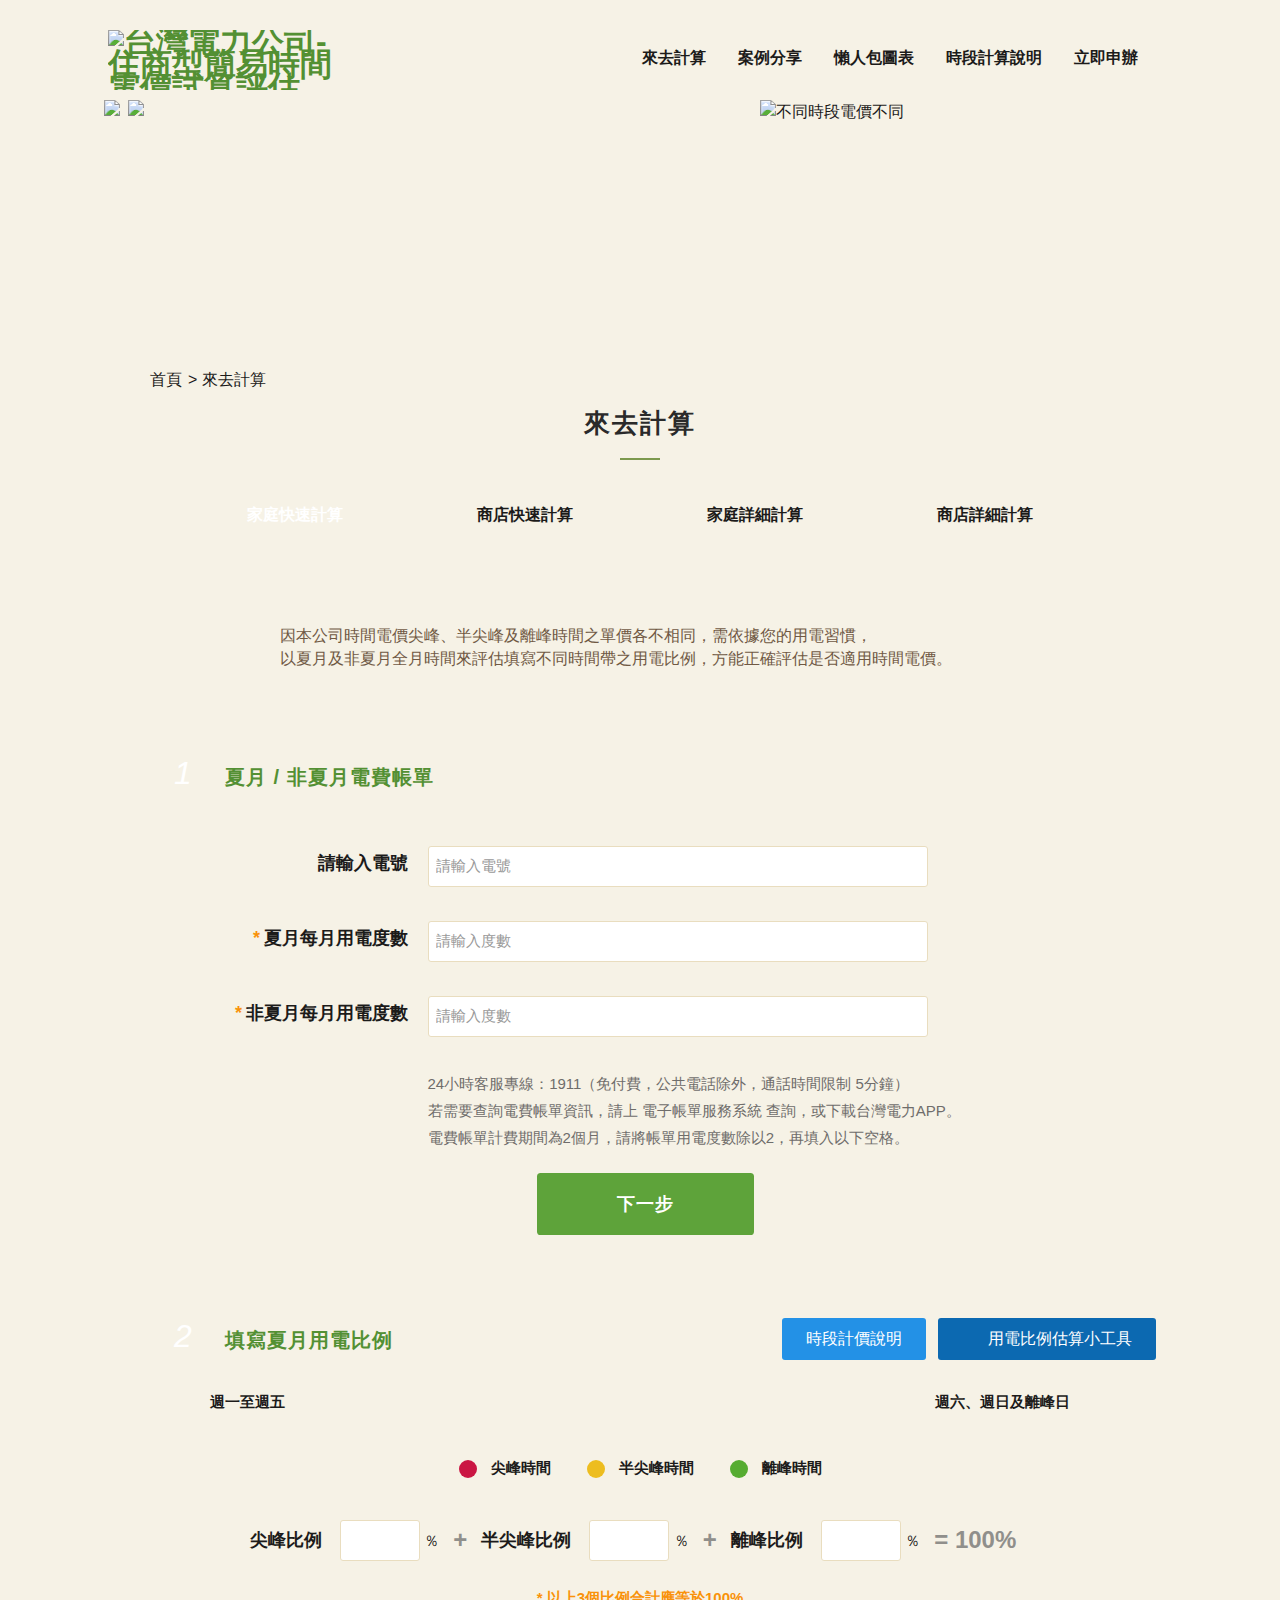
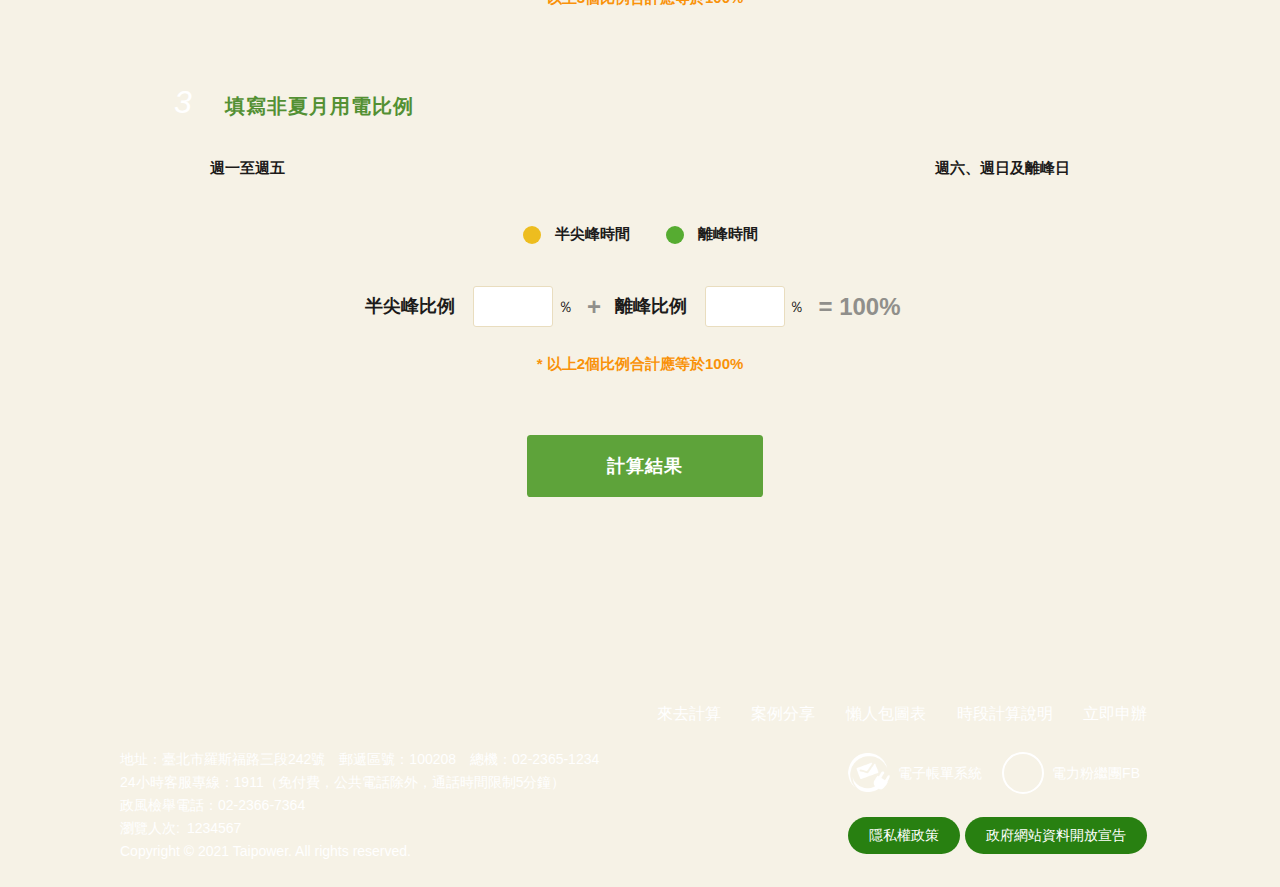
==== TOU_home_fast.htm @ 0451296c "1.footer 電子帳單系統連結onfocus時換圖 2.input type  增加number 3.電器列表 , 預設呈現前四個, 按個按鈕再呈現全部" ====
<!doctype html>
<html lang="zh-Hant" class="no-js">

<head>
  <meta charset="utf-8">
  <meta http-equiv="X-UA-Compatible" content="IE=edge">
  <meta name="viewport" content="width=device-width, initial-scale=1">
  <title>台灣電力公司-住商型簡易時間電價試算評估</title>
    <!--HTML5 Shim and Respond.js IE8 support of HTML5 elements and media queries [if lt IE 9]>
    <script src="js/html5shiv.js"></script>
    <script src="js/respond.min.js"></script>
  <![endif]-->
  <!-- slick css-->
  <link rel="stylesheet" type="text/css" href="vendor/slick/slick.css" />
  <link rel="stylesheet" type="text/css" href="vendor/slick/slick-theme.css" />
  <!-- hyUI css -->
  <link rel="stylesheet" href="css/taipower.css">
  <link rel="stylesheet" href="vendor/animate.css">
  <!-- favicon -->
  <link href="images/favicon.png" rel="icon" type="image/x-icon">
</head>

<body>
  <!-- 直接跳主內容區 -->
  <a class="goCenter" href="#center" tabindex="1">按Enter到主內容區</a>
  <!-- wrapper Start -->
  <div class="wrapper">
    <!-- header Start -->
    <header class="header">
      <div class="container">
        <a class="accesskey" href="#aU" id="aU" accesskey="U" title="網站標題" tabindex="2">:::</a>
        <h1>
          <a href="index.htm"><img src="images/logo.png" alt="台灣電力公司-住商型簡易時間電價試算評估" /></a>
        </h1>
        <!-- noscript -->
        <noscript> 您的瀏覽器不支援JavaScript語法，JavaScript語法並不影響內容的陳述。您可使用按鍵盤上的Ctrl鍵+ (+)鍵放大/(-)鍵縮小來改變字型大小；回到上一頁可使用瀏覽器提供的 Alt+左方向鍵(←) 快速鍵功能；列印可使用瀏覽器提供的(Ctrl+P)功能。您的瀏覽器，不支援script語法，若您的瀏覽器無法支援請點選此超連結 <a href="#">網站導覽</a>
        </noscript>
        <!-- menu Start -->
        <nav class="menu" role="navigation" aria-label="About page">
          <ul>
            <li><a href="#">來去計算</a>
              <ul>
                <li><a href="#">第二層選單</a></li>
                <li><a href="#">第二層選單</a></li>
                <li><a href="#">第二層選單</a></li>
                <li><a href="#">第二層選單</a></li>
              </ul>
            </li>
            <li><a href="http://www.google.com">案例分享</a></li>
            <li><a href="http://www.google.com">懶人包圖表</a></li>
            <li><a href="#">時段計算說明</a>
              <ul>
                <li><a href="#">第二層選單</a></li>
                <li><a href="#">第二層選單</a></li>
                <li><a href="http://www.google.com">第二層有連結</a></li>
                <li><a href="#">第二層選單</a></li>
              </ul>
            </li>
            <li><a href="#">立即申辦</a>
              <ul>
                <li><a href="#">第二層選單</a></li>
                <li><a href="#">第二層選單</a></li>
                <li><a href="#">第二層選單</a></li>
                <li><a href="#">第二層選單</a></li>
              </ul>
            </li>
          </ul>
        </nav>
        <!-- menu End -->
      </div>
    </header>
    <!-- header End -->
    <!-- main Start -->
    <div id="center" class="main innerpage">
      <div class="container">
        <!-- 主要內容區 -->
        <div class="center_block">
          <!-- 內頁新增一個classname-->
          <a class="accesskey" href="#aC" id="aC" accesskey="C" title="主要內容區">:::</a>
          <div class="inner_bg">
            <h2 class="pageTitle">
              表燈時間電價試算評估
              <span class="wow fadeInLeft" data-wow-duration="1.2s" data-wow-delay=".5s"><img src="images/mp/title1.png" alt="表燈時間電價"></span>
              <span class="wow fadeInLeft" data-wow-duration="1.2s" data-wow-delay="1.5s"><img src="images/mp/title2.png" alt="試算評估"></span>
            </h2>
            <div class="circle wow flipInY" data-wow-duration="1.2s" data-wow-delay="2s"><img src="images/mp/circle.png" alt="不同時段電價不同"></div>
          </div>
          <!-- breadcrumb路徑 -->
          <div class="breadcrumb">
            <ul>
              <li><a href="#">首頁</a></li>
              <li>來去計算</li>
            </ul>
          </div>
          <!-- h2節點 -->
          <h2 class="title">來去計算</h2>
          <div class="calculate">
            <!-- category -->
            <div class="count_category">
              <ul>
                <li><a href="#" class="active">家庭快速計算</a></li>
                <li><a href="#">商店快速計算</a></li>
                <li><a href="#">家庭詳細計算</a></li>
                <li><a href="#">商店詳細計算</a></li>
              </ul>
            </div>
            <div class="count_info">
              <p>因本公司時間電價尖峰、半尖峰及離峰時間之單價各不相同，需依據您的用電習慣，<br>以夏月及非夏月全月時間來評估填寫不同時間帶之用電比例，方能正確評估是否適用時間電價。</p>
            </div>
            <div class="count_block">
              <h3 class="count_title"><span>1</span>夏月 / 非夏月電費帳單</h3>
              <div class="count_form">
                <form action="">
                  <div class="flex-form form_grid">
                    <div class="form_grp">
                      <label for="username" class="form_title">請輸入電號</label>
                      <div class="form_content">
                        <input name="" type="number" placeholder="請輸入電號">
                      </div>
                    </div>
                    <div class="form_grp">
                      <label for="" class="form_title"><abbr class="necessary" title="為必填(選)欄位,不能為空白。">*</abbr>夏月每月用電度數</label>
                      <div class="form_content">
                        <input name="" type="number" placeholder="請輸入度數">
                      </div>
                    </div>
                    <div class="form_grp">
                      <label for="" class="form_title"><abbr class="necessary" title="為必填(選)欄位,不能為空白。">*</abbr>非夏月每月用電度數</label>
                      <div class="form_content">
                        <input name="" type="number" placeholder="請輸入度數">
                      </div>
                      <div class="text">
                        24小時客服專線：1911（免付費，公共電話除外，通話時間限制 5分鐘）<br>
                        若需要查詢電費帳單資訊，請上 電子帳單服務系統 查詢，或下載台灣電力APP。<br>
                        電費帳單計費期間為2個月，請將帳單用電度數除以2，再填入以下空格。
                      </div>
                    </div>
                    <div class="btn_grp form_inline">
                      <button class="btn btn-submit">下一步</button>
                    </div>
                  </div>
                </form>
              </div>
            </div>
            <div class="count_block">
              <h3 class="count_title"><span>2</span>填寫夏月用電比例</h3>
              <div class="count_link">
                <a href="" class="direction">時段計價說明</a>
                <a href="" class="tool">用電比例估算小工具</a>
              </div>
              <div class="infographic">
                <div class="left">
                  <div class="description">週一至週五</div>
                  <img src="images/time1.png" alt="">
                </div>
                <div class="right">
                  <div class="description">週六、週日及離峰日</div>
                  <img src="images/time2.png" alt="">
                </div>
                <div class="legend"><span class="rush">尖峰時間</span><span class="half-rush">半尖峰時間</span><span class="peak">離峰時間</span></div>
              </div>
              <div class="count_form equation">
                <form action="">
                  <div class="flex-form form_grid">
                    <div class="form_grp">
                      <div class="form_content form_inline">
                        <div><label for="">尖峰比例</label> <input name="" type="number" placeholder=""> ％ </div>
                        <span>+</span>
                        <div><label for="">半尖峰比例</label> <input name="" type="number" placeholder=""> ％ </div>
                        <span>+</span>
                        <div><label for="">離峰比例</label> <input name="" type="number" placeholder=""> ％ </div>
                        <span>= 100%</span>
                      </div>
                    </div>
                    <div class="count_hint">* 以上3個比例合計應等於100%</div>
                  </div>
                </form>
              </div>
            </div>
            <div class="count_block">
              <h3 class="count_title"><span>3</span>填寫非夏月用電比例</h3>
              <div class="infographic">
                <div class="left">
                  <div class="description">週一至週五</div>
                  <img src="images/time3.png" alt="">
                </div>
                <div class="right">
                  <div class="description">週六、週日及離峰日</div>
                  <img src="images/time2.png" alt="">
                </div>
                <div class="legend"><span class="half-rush">半尖峰時間</span><span class="peak">離峰時間</span></div>
              </div>
              <div class="count_form equation">
                <form action="">
                  <div class="flex-form form_grid">
                    <div class="form_grp">
                      <div class="form_content form_inline">
                        <div><label for="">半尖峰比例</label> <input name="" type="number" placeholder=""> ％ </div>
                        <span>+</span>
                        <div><label for="">離峰比例</label> <input name="" type="number" placeholder=""> ％ </div>
                        <span>= 100%</span>
                      </div>
                    </div>
                    <div class="count_hint">* 以上2個比例合計應等於100%</div>
                    <div class="btn_grp form_inline line">
                      <button class="btn btn-submit">計算結果</button>
                    </div>
                  </div>
                </form>
              </div>
            </div>
          </div>
        </div>
      </div>
    </div>
    <!-- footer Start-->
    <footer>
      <div class="container">
        <a class="accesskey" href="#aZ" id="aZ" accesskey="Z" title="頁尾區">:::</a>
        <div class="footer_logo">
          <a href="">
            <img src="images/logo_b.png" alt="" class="img-responsive">
          </a>
        </div>
        <div class="footer_link">
          <ul>
            <li><a href="javascript:;">來去計算</a></li>
            <li><a href="javascript:;">案例分享</a></li>
            <li><a href="javascript:;">懶人包圖表</a></li>
            <li><a href="javascript:;">時段計算說明</a></li>
            <li><a href="javascript:;">立即申辦</a></li>
          </ul>
        </div>
        <div class="footer_info">
          <p>地址：臺北市羅斯福路三段242號　郵遞區號：100208　總機：02-2365-1234<br />24小時客服專線：1911（免付費，公共電話除外，通話時間限制5分鐘）<br /> 政風檢舉電話：02-2366-7364</p>
          <span class="update">瀏覽人次:<em>1234567</em></span>
          <p class="Copyright">Copyright © 2021 Taipower. All rights reserved.</p>
        </div>
        <div class="footer_link2">
          <ul class="fb">
            <li><a target="_blank" href="javascript:;" title="另開視窗"></a>電子帳單系統</li>
            <li><a target="_blank" href="javascript:;" title="另開視窗"></a>電力粉繼團FB</li>
          </ul>
          <ul>
            <li><a target="_blank" href="javascript:;" title="另開視窗">隱私權政策</a></li>
            <li><a target="_blank" href="javascript:;" title="另開視窗">政府網站資料開放宣告</a></li>
          </ul>
        </div>

      </div>
    </footer>
    <!-- footer End -->
  </div>
  <a href="javascript:;" class="scrollToTop">回頁首</a>
  <!-- JQ -->
  <script src="js/jquery-3.5.1.min.js"></script>
  <!-- 外掛 plugin js -->
  <script src="vendor/jquery.easing.min.js"></script><!-- ease -->
  <script src="vendor/slick/slick.min.js "></script><!-- slick -->
  <script src="vendor/slick/slick-lightbox.js "></script><!-- slick lightbox -->
  <script src="vendor/lazyload/lazyload.js"></script><!-- lazyload -->
  <script src="vendor/picturefill/picturefill.min.js" async></script><!-- picturefill -->
  <script src="vendor/scrolltable/jquery.scroltable.min.js"></script><!-- scrolltable -->
  <!-- hyUI -->
  <script src="js/hyui.js"></script>
  <!-- 客製js -->
  <script src="js/customize.js"></script>
</body>

</html>
---- css/taipower.css ----
﻿html{font-family:sans-serif;-ms-text-size-adjust:100%;-webkit-text-size-adjust:100%}body{margin:0}article,aside,details,figcaption,figure,footer,header,hgroup,main,menu,nav,section,summary{display:block}audio,canvas,progress,video{display:inline-block;vertical-align:baseline}audio:not([controls]){display:none;height:0}[hidden],template{display:none}a{background-color:transparent}a:active,a:hover{outline:0}abbr[title]{border-bottom:1px dotted}b,strong{font-weight:bold}dfn{font-style:italic}h1{font-size:2em;margin:0.67em 0}mark{background:#ff0;color:#000}small{font-size:80%}sub,sup{font-size:75%;line-height:0;position:relative;vertical-align:baseline}sup{top:-0.5em}sub{bottom:-0.25em}img{border:0}svg:not(:root){overflow:hidden}figure{margin:1em 40px}hr{box-sizing:content-box;height:0}pre{overflow:auto}code,kbd,pre,samp{font-family:monospace, monospace;font-size:1em}button,input,optgroup,select,textarea{color:inherit;font:inherit;margin:0}button{overflow:visible}button,select{text-transform:none}button,html input[type="button"],input[type="reset"],input[type="submit"]{-webkit-appearance:button;cursor:pointer}button[disabled],html input[disabled]{cursor:default}button::-moz-focus-inner,input::-moz-focus-inner{border:0;padding:0}input{line-height:normal}input[type="checkbox"],input[type="radio"]{box-sizing:border-box;padding:0}input[type="number"]::-webkit-inner-spin-button,input[type="number"]::-webkit-outer-spin-button{height:auto}input[type="search"]{-webkit-appearance:textfield;box-sizing:content-box}input[type="search"]::-webkit-search-cancel-button,input[type="search"]::-webkit-search-decoration{-webkit-appearance:none}fieldset{border:1px solid #c0c0c0;margin:0 2px;padding:0.35em 0.625em 0.75em}legend{border:0;padding:0}textarea{overflow:auto}optgroup{font-weight:bold}table{border-collapse:collapse;border-spacing:0}td,th{padding:0}.row,.container,.divider,.divider-vertical,.tabSet,.header .navigation,.fatfooter,div.function,.pagination,.thumbnail .btn_grp,div.tag,.web_link,.publish_info,.sitemap,.slick-lightbox-slick-caption,.Syncing_slider{clear:both;zoom:1}.row:before,.container:before,.divider:before,.divider-vertical:before,.tabSet:before,.header .navigation:before,.fatfooter:before,div.function:before,.pagination:before,.thumbnail .btn_grp:before,div.tag:before,.web_link:before,.publish_info:before,.sitemap:before,.slick-lightbox-slick-caption:before,.Syncing_slider:before,.row:after,.container:after,.divider:after,.divider-vertical:after,.tabSet:after,.header .navigation:after,.fatfooter:after,div.function:after,.pagination:after,.thumbnail .btn_grp:after,div.tag:after,.web_link:after,.publish_info:after,.sitemap:after,.slick-lightbox-slick-caption:after,.Syncing_slider:after{content:"";display:table}.row:after,.container:after,.divider:after,.divider-vertical:after,.tabSet:after,.header .navigation:after,.fatfooter:after,div.function:after,.pagination:after,.thumbnail .btn_grp:after,div.tag:after,.web_link:after,.publish_info:after,.sitemap:after,.slick-lightbox-slick-caption:after,.Syncing_slider:after{clear:both}.flex-equal-2 .Flex-set,.flex-equal-3 .Flex-set,.flex-equal-4 .Flex-set,.flex-equal-5 .Flex-set,.flex-equal-5-3-1 .Flex-set,.flex-equal-6 .Flex-set,.flex-equal-6-4-2 .Flex-set,.flex-equal-6-3-1 .Flex-set,.flex-equal-6-2 .Flex-set,.flex-equal-7 .Flex-set,.flex-equal-8 .Flex-set,.flex-equal-8-6-4 .Flex-set,.flex-equal-8-5-3 .Flex-set,.flex-equal-8-5-2 .Flex-set,.flex-equal-9 .Flex-set,.flex-equal-9-6-3 .Flex-set,.flex-equal-9-5-4 .Flex-set,.flex-equal-9-4-2 .Flex-set,.flex-equal-10 .Flex-set,.flex-equal-11 .Flex-set,.flex-equal-12 .Flex-set,.flex-5 .Flex-set,.flex-6 .Flex-set,.flex-7 .Flex-set,.flex-8 .Flex-set,.flex-9 .Flex-set,.flex-10 .Flex-set,.flex-11 .Flex-set,.flex-3-3 .Flex-set,.flex-4-4 .Flex-set,.flex-5-5 .Flex-set,.flex-5-7 .Flex-set,.flex-6-6 .Flex-set,.flex-8-4 .Flex-set,.flex-4-8 .Flex-set,.flex-4-4-4 .Flex-set,.flex-3-3-3-3 .Flex-set,.flex-equal-TT .Flex-set,.flex-equal-TT-11 .Flex-set,.flex-equal-TT-10 .Flex-set,.flex-equal-TT-9 .Flex-set,.flex-equal-TT-8 .Flex-set,.flex-equal-TT-7 .Flex-set,.flex-equal-TT-6 .Flex-set,.flex-equal-TT-5 .Flex-set,.flex-equal-TT-4 .Flex-set,.flex-equal-TT-3 .Flex-set,.flex-equal-TT-2 .Flex-set{box-sizing:border-box;display:flex;flex-flow:row wrap;justify-content:space-between}.row{margin-left:-15px;margin-right:-15px}.row>div{box-sizing:border-box}.container{position:relative;margin-right:auto;margin-left:auto;padding-left:15px;padding-right:15px}html{font-size:100%;line-height:1em}.vertical_rhythm{background-image:url('[data-uri]');background-size:100%;background-image:-webkit-gradient(linear, 50% 100%, 50% 0%, color-stop(5%, rgba(187,187,187,0.4)),color-stop(5%, rgba(187,187,187,0)));background-image:-moz-linear-gradient(bottom, rgba(187,187,187,0.4) 5%,rgba(187,187,187,0) 5%);background-image:-webkit-linear-gradient(bottom, rgba(187,187,187,0.4) 5%,rgba(187,187,187,0) 5%);background-image:linear-gradient(to top, rgba(187,187,187,0.4) 5%,rgba(187,187,187,0) 5%);-moz-background-size:100% 2em;-o-background-size:100% 2em;-webkit-background-size:100% 2em;background-size:100% 2em;background-position:left top}.vertical_rhythm img{float:left;margin:0 16px 0 0}.cp{font-size:1em;line-height:2em}.cp h1{font-size:2em;line-height:1.5em;padding-top:0em;margin-bottom:.5em}.cp h2{font-size:1.5em;line-height:1.33333em;padding-top:0em;margin-bottom:0em}.cp h3{font-size:1.25em;line-height:1.6em;padding-top:0em;margin-bottom:0em}.cp h4{font-size:1.25em;line-height:1.6em;padding-top:0em;margin-bottom:0em}.cp h5{font-size:1.25em;line-height:1.6em;margin-top:0em;margin-bottom:0em}.cp h6{font-size:1em;line-height:2em;margin-top:0em;margin-bottom:0em}.cp p{font-size:1em;line-height:2em;margin-top:0em;margin-bottom:2em}.cp ul,.cp ol{font-size:1em;line-height:2em;margin-top:0em;margin-bottom:2em}.cp dd,.cp th,.cp td figure{font-size:1em;line-height:2em}.cp blockquote{background:#f2f2f2;font-style:normal;display:block;font-size:1em;line-height:2em;border-left:5px solid #539033;padding:32px;box-sizing:border-box;margin-left:.5em;margin-right:.5em;margin-top:0em;margin-bottom:2em}.cp img{max-width:100%}@media screen and (max-width: 767px){.cp img{max-width:100%;width:auto;clear:both}}body{font-size:1em;font-weight:normal;color:#1c1b1a;line-height:1.45em;font-family:Lato,"PingFang TC","Helvetica Neue",Helvetica,微軟正黑體,Arial,sans-serif;-webkit-text-size-adjust:none}a{color:#539033;text-decoration:none}a:hover,a:focus{color:#69b640;cursor:pointer}kbd{background:#FFF;border-radius:.2em;color:#555;font-weight:bold;display:inline-block;padding:.1em .6em;font-size:.938em;font-family:sans-serif;margin-right:.4em;margin-bottom:.1em;vertical-align:middle;border-top:1px solid #BBB;border-bottom:3px solid #BBB;border-left:2px solid #BBB;border-right:2px solid #BBB}kbd ~ kbd{margin-left:.4em}kbd kbd{border:none}.demosection{padding:0em 0 3em;text-align:center}.demosection [class^="col"]{border:1px solid #21baff;background:#baeaff;min-height:200px;color:#86817c;text-align:center;line-height:200px;font-size:1.5em;font-weight:bold;box-sizing:border-box}.demosection+.demosection{padding-top:2em}.demosection+.bg{background:#bfe2ad}.demosection.full .container{max-width:100% !important}.tt{color:#222}.full .container{max-width:100% !important}.col-6-6 .col{float:left;width:100%}@media (min-width: 768px){.col-6-6 .col{float:left;width:50%}}@media (min-width: 1025px){.col-6-6 .col{float:left;width:50%}}@media (min-width: 1400px){.col-6-6 .col{float:left;width:50%}}.col-4-4-4 .col{float:left;width:100%}@media (min-width: 768px){.col-4-4-4 .col{float:left;width:33.33333%}}@media (min-width: 1025px){.col-4-4-4 .col{float:left;width:33.33333%}}@media (min-width: 1400px){.col-4-4-4 .col{float:left;width:33.33333%}}.col-3-3-3-3 .col{float:left;width:100%}@media (min-width: 768px){.col-3-3-3-3 .col{float:left;width:50%}}@media (min-width: 1025px){.col-3-3-3-3 .col{float:left;width:25%}}@media (min-width: 1400px){.col-3-3-3-3 .col{float:left;width:25%}}.col-8-4 .col{float:left;width:100%}@media (min-width: 768px){.col-8-4 .col{float:left;width:66.66667%}}@media (min-width: 1025px){.col-8-4 .col{float:left;width:66.66667%}}@media (min-width: 1400px){.col-8-4 .col{float:left;width:66.66667%}}.col-8-4 .col:nth-child(2n){float:left;width:100%}@media (min-width: 768px){.col-8-4 .col:nth-child(2n){float:left;width:33.33333%}}@media (min-width: 1025px){.col-8-4 .col:nth-child(2n){float:left;width:33.33333%}}@media (min-width: 1400px){.col-8-4 .col:nth-child(2n){float:left;width:33.33333%}}.col-4-8 .col{float:left;width:100%}@media (min-width: 768px){.col-4-8 .col{float:left;width:33.33333%}}@media (min-width: 1025px){.col-4-8 .col{float:left;width:33.33333%}}@media (min-width: 1400px){.col-4-8 .col{float:left;width:33.33333%}}.col-4-8 .col:nth-child(2n){float:left;width:100%}@media (min-width: 768px){.col-4-8 .col:nth-child(2n){float:left;width:66.66667%}}@media (min-width: 1025px){.col-4-8 .col:nth-child(2n){float:left;width:66.66667%}}@media (min-width: 1400px){.col-4-8 .col:nth-child(2n){float:left;width:66.66667%}}.col-2-2-2-2-2-2 .col{float:left;width:50%}@media (min-width: 768px){.col-2-2-2-2-2-2 .col{float:left;width:16.66667%}}@media (min-width: 1025px){.col-2-2-2-2-2-2 .col{float:left;width:16.66667%}}@media (min-width: 1400px){.col-2-2-2-2-2-2 .col{float:left;width:16.66667%}}.cssname .news{float:left;width:100%}@media (min-width: 768px){.cssname .news{float:left;width:66.66667%}}@media (min-width: 1025px){.cssname .news{float:left;width:66.66667%}}@media (min-width: 1400px){.cssname .news{float:left;width:66.66667%}}.cssname .video{float:left;width:100%}@media (min-width: 768px){.cssname .video{float:left;width:33.33333%}}@media (min-width: 1025px){.cssname .video{float:left;width:33.33333%}}@media (min-width: 1400px){.cssname .video{float:left;width:33.33333%}}.col-3-6-3 .col{float:left;width:100%}@media (min-width: 768px){.col-3-6-3 .col{float:left;width:25%}}@media (min-width: 1025px){.col-3-6-3 .col{float:left;width:25%}}@media (min-width: 1400px){.col-3-6-3 .col{float:left;width:25%}}.col-3-6-3 .col:nth-child(2){float:left;width:100%}@media (min-width: 768px){.col-3-6-3 .col:nth-child(2){float:left;width:50%}}@media (min-width: 1025px){.col-3-6-3 .col:nth-child(2){float:left;width:50%}}@media (min-width: 1400px){.col-3-6-3 .col:nth-child(2){float:left;width:50%}}.col-5 .col{float:left;width:100%}@media (min-width: 768px){.col-5 .col{float:left;width:16.66667%}}@media (min-width: 1025px){.col-5 .col{float:left;width:16.66667%}}@media (min-width: 1400px){.col-5 .col{float:left;width:16.66667%}}.col-5 .col:first-child{margin-left:0%}@media (min-width: 768px){.col-5 .col:first-child{margin-left:8.33333%}}@media (min-width: 1025px){.col-5 .col:first-child{margin-left:8.33333%}}@media (min-width: 1400px){.col-5 .col:first-child{margin-left:8.33333%}}.flex-equal-2,.flex-equal-3,.flex-equal-4,.flex-equal-5,.flex-equal-5-3-1,.flex-equal-6,.flex-equal-6-4-2,.flex-equal-6-3-1,.flex-equal-6-2,.flex-equal-7,.flex-equal-8,.flex-equal-8-6-4,.flex-equal-8-5-3,.flex-equal-8-5-2,.flex-equal-9,.flex-equal-9-6-3,.flex-equal-9-5-4,.flex-equal-9-4-2,.flex-equal-10,.flex-equal-11,.flex-equal-12,.flex-5,.flex-6,.flex-7,.flex-8,.flex-9,.flex-10,.flex-11,.flex-3-3,.flex-4-4,.flex-5-5,.flex-5-7,.flex-6-6,.flex-8-4,.flex-4-8,.flex-4-4-4,.flex-3-3-3-3,.flex-equal-TT,.flex-equal-TT-11,.flex-equal-TT-10,.flex-equal-TT-9,.flex-equal-TT-8,.flex-equal-TT-7,.flex-equal-TT-6,.flex-equal-TT-5,.flex-equal-TT-4,.flex-equal-TT-3,.flex-equal-TT-2{margin:1em 0}.flex-equal-2 h2,.flex-equal-3 h2,.flex-equal-4 h2,.flex-equal-5 h2,.flex-equal-5-3-1 h2,.flex-equal-6 h2,.flex-equal-6-4-2 h2,.flex-equal-6-3-1 h2,.flex-equal-6-2 h2,.flex-equal-7 h2,.flex-equal-8 h2,.flex-equal-8-6-4 h2,.flex-equal-8-5-3 h2,.flex-equal-8-5-2 h2,.flex-equal-9 h2,.flex-equal-9-6-3 h2,.flex-equal-9-5-4 h2,.flex-equal-9-4-2 h2,.flex-equal-10 h2,.flex-equal-11 h2,.flex-equal-12 h2,.flex-5 h2,.flex-6 h2,.flex-7 h2,.flex-8 h2,.flex-9 h2,.flex-10 h2,.flex-11 h2,.flex-3-3 h2,.flex-4-4 h2,.flex-5-5 h2,.flex-5-7 h2,.flex-6-6 h2,.flex-8-4 h2,.flex-4-8 h2,.flex-4-4-4 h2,.flex-3-3-3-3 h2,.flex-equal-TT h2,.flex-equal-TT-11 h2,.flex-equal-TT-10 h2,.flex-equal-TT-9 h2,.flex-equal-TT-8 h2,.flex-equal-TT-7 h2,.flex-equal-TT-6 h2,.flex-equal-TT-5 h2,.flex-equal-TT-4 h2,.flex-equal-TT-3 h2,.flex-equal-TT-2 h2{text-align:center}.flex-equal-2 .Flex-set,.flex-equal-3 .Flex-set,.flex-equal-4 .Flex-set,.flex-equal-5 .Flex-set,.flex-equal-5-3-1 .Flex-set,.flex-equal-6 .Flex-set,.flex-equal-6-4-2 .Flex-set,.flex-equal-6-3-1 .Flex-set,.flex-equal-6-2 .Flex-set,.flex-equal-7 .Flex-set,.flex-equal-8 .Flex-set,.flex-equal-8-6-4 .Flex-set,.flex-equal-8-5-3 .Flex-set,.flex-equal-8-5-2 .Flex-set,.flex-equal-9 .Flex-set,.flex-equal-9-6-3 .Flex-set,.flex-equal-9-5-4 .Flex-set,.flex-equal-9-4-2 .Flex-set,.flex-equal-10 .Flex-set,.flex-equal-11 .Flex-set,.flex-equal-12 .Flex-set,.flex-5 .Flex-set,.flex-6 .Flex-set,.flex-7 .Flex-set,.flex-8 .Flex-set,.flex-9 .Flex-set,.flex-10 .Flex-set,.flex-11 .Flex-set,.flex-3-3 .Flex-set,.flex-4-4 .Flex-set,.flex-5-5 .Flex-set,.flex-5-7 .Flex-set,.flex-6-6 .Flex-set,.flex-8-4 .Flex-set,.flex-4-8 .Flex-set,.flex-4-4-4 .Flex-set,.flex-3-3-3-3 .Flex-set,.flex-equal-TT .Flex-set,.flex-equal-TT-11 .Flex-set,.flex-equal-TT-10 .Flex-set,.flex-equal-TT-9 .Flex-set,.flex-equal-TT-8 .Flex-set,.flex-equal-TT-7 .Flex-set,.flex-equal-TT-6 .Flex-set,.flex-equal-TT-5 .Flex-set,.flex-equal-TT-4 .Flex-set,.flex-equal-TT-3 .Flex-set,.flex-equal-TT-2 .Flex-set{background:#eee}.flex-equal-2 .Flex-set .col p,.flex-equal-3 .Flex-set .col p,.flex-equal-4 .Flex-set .col p,.flex-equal-5 .Flex-set .col p,.flex-equal-5-3-1 .Flex-set .col p,.flex-equal-6 .Flex-set .col p,.flex-equal-6-4-2 .Flex-set .col p,.flex-equal-6-3-1 .Flex-set .col p,.flex-equal-6-2 .Flex-set .col p,.flex-equal-7 .Flex-set .col p,.flex-equal-8 .Flex-set .col p,.flex-equal-8-6-4 .Flex-set .col p,.flex-equal-8-5-3 .Flex-set .col p,.flex-equal-8-5-2 .Flex-set .col p,.flex-equal-9 .Flex-set .col p,.flex-equal-9-6-3 .Flex-set .col p,.flex-equal-9-5-4 .Flex-set .col p,.flex-equal-9-4-2 .Flex-set .col p,.flex-equal-10 .Flex-set .col p,.flex-equal-11 .Flex-set .col p,.flex-equal-12 .Flex-set .col p,.flex-5 .Flex-set .col p,.flex-6 .Flex-set .col p,.flex-7 .Flex-set .col p,.flex-8 .Flex-set .col p,.flex-9 .Flex-set .col p,.flex-10 .Flex-set .col p,.flex-11 .Flex-set .col p,.flex-3-3 .Flex-set .col p,.flex-4-4 .Flex-set .col p,.flex-5-5 .Flex-set .col p,.flex-5-7 .Flex-set .col p,.flex-6-6 .Flex-set .col p,.flex-8-4 .Flex-set .col p,.flex-4-8 .Flex-set .col p,.flex-4-4-4 .Flex-set .col p,.flex-3-3-3-3 .Flex-set .col p,.flex-equal-TT .Flex-set .col p,.flex-equal-TT-11 .Flex-set .col p,.flex-equal-TT-10 .Flex-set .col p,.flex-equal-TT-9 .Flex-set .col p,.flex-equal-TT-8 .Flex-set .col p,.flex-equal-TT-7 .Flex-set .col p,.flex-equal-TT-6 .Flex-set .col p,.flex-equal-TT-5 .Flex-set .col p,.flex-equal-TT-4 .Flex-set .col p,.flex-equal-TT-3 .Flex-set .col p,.flex-equal-TT-2 .Flex-set .col p{color:rgba(255,255,255,0.5)}.flex-equal-2 .Flex-set .left,.flex-equal-3 .Flex-set .left,.flex-equal-4 .Flex-set .left,.flex-equal-5 .Flex-set .left,.flex-equal-5-3-1 .Flex-set .left,.flex-equal-6 .Flex-set .left,.flex-equal-6-4-2 .Flex-set .left,.flex-equal-6-3-1 .Flex-set .left,.flex-equal-6-2 .Flex-set .left,.flex-equal-7 .Flex-set .left,.flex-equal-8 .Flex-set .left,.flex-equal-8-6-4 .Flex-set .left,.flex-equal-8-5-3 .Flex-set .left,.flex-equal-8-5-2 .Flex-set .left,.flex-equal-9 .Flex-set .left,.flex-equal-9-6-3 .Flex-set .left,.flex-equal-9-5-4 .Flex-set .left,.flex-equal-9-4-2 .Flex-set .left,.flex-equal-10 .Flex-set .left,.flex-equal-11 .Flex-set .left,.flex-equal-12 .Flex-set .left,.flex-5 .Flex-set .left,.flex-6 .Flex-set .left,.flex-7 .Flex-set .left,.flex-8 .Flex-set .left,.flex-9 .Flex-set .left,.flex-10 .Flex-set .left,.flex-11 .Flex-set .left,.flex-3-3 .Flex-set .left,.flex-4-4 .Flex-set .left,.flex-5-5 .Flex-set .left,.flex-5-7 .Flex-set .left,.flex-6-6 .Flex-set .left,.flex-8-4 .Flex-set .left,.flex-4-8 .Flex-set .left,.flex-4-4-4 .Flex-set .left,.flex-3-3-3-3 .Flex-set .left,.flex-equal-TT .Flex-set .left,.flex-equal-TT-11 .Flex-set .left,.flex-equal-TT-10 .Flex-set .left,.flex-equal-TT-9 .Flex-set .left,.flex-equal-TT-8 .Flex-set .left,.flex-equal-TT-7 .Flex-set .left,.flex-equal-TT-6 .Flex-set .left,.flex-equal-TT-5 .Flex-set .left,.flex-equal-TT-4 .Flex-set .left,.flex-equal-TT-3 .Flex-set .left,.flex-equal-TT-2 .Flex-set .left{flex-basis:calc(100% / 12 * 5 - 2px);max-width:calc(100% / 12 * 5 - 2px);padding:0 calc(40px/2);background:#00bcd4;color:#fff}.flex-equal-2 .Flex-set .right,.flex-equal-3 .Flex-set .right,.flex-equal-4 .Flex-set .right,.flex-equal-5 .Flex-set .right,.flex-equal-5-3-1 .Flex-set .right,.flex-equal-6 .Flex-set .right,.flex-equal-6-4-2 .Flex-set .right,.flex-equal-6-3-1 .Flex-set .right,.flex-equal-6-2 .Flex-set .right,.flex-equal-7 .Flex-set .right,.flex-equal-8 .Flex-set .right,.flex-equal-8-6-4 .Flex-set .right,.flex-equal-8-5-3 .Flex-set .right,.flex-equal-8-5-2 .Flex-set .right,.flex-equal-9 .Flex-set .right,.flex-equal-9-6-3 .Flex-set .right,.flex-equal-9-5-4 .Flex-set .right,.flex-equal-9-4-2 .Flex-set .right,.flex-equal-10 .Flex-set .right,.flex-equal-11 .Flex-set .right,.flex-equal-12 .Flex-set .right,.flex-5 .Flex-set .right,.flex-6 .Flex-set .right,.flex-7 .Flex-set .right,.flex-8 .Flex-set .right,.flex-9 .Flex-set .right,.flex-10 .Flex-set .right,.flex-11 .Flex-set .right,.flex-3-3 .Flex-set .right,.flex-4-4 .Flex-set .right,.flex-5-5 .Flex-set .right,.flex-5-7 .Flex-set .right,.flex-6-6 .Flex-set .right,.flex-8-4 .Flex-set .right,.flex-4-8 .Flex-set .right,.flex-4-4-4 .Flex-set .right,.flex-3-3-3-3 .Flex-set .right,.flex-equal-TT .Flex-set .right,.flex-equal-TT-11 .Flex-set .right,.flex-equal-TT-10 .Flex-set .right,.flex-equal-TT-9 .Flex-set .right,.flex-equal-TT-8 .Flex-set .right,.flex-equal-TT-7 .Flex-set .right,.flex-equal-TT-6 .Flex-set .right,.flex-equal-TT-5 .Flex-set .right,.flex-equal-TT-4 .Flex-set .right,.flex-equal-TT-3 .Flex-set .right,.flex-equal-TT-2 .Flex-set .right{flex-basis:calc(100% / 12 * 7 - 10px);max-width:calc(100% / 12 * 7 - 10px);padding:0 calc(120px/2);background:deeppink;color:#fff}.flex-equal-2 .Flex-set .col{flex-basis:calc(100% / 2 - 4px);max-width:calc(100% / 2 - 4px);padding:0 calc(30px/2);background:#485b8a;color:#fff;margin:4px 0}.flex-equal-2 .Flex-set .col:last-child:nth-child(12n-1){margin-right:0 !important}.flex-equal-2 .Flex-set .col:last-child:nth-child(12n-2){margin-right:0 !important}.flex-equal-2 .Flex-set .col:last-child:nth-child(12n-3){margin-right:0 !important}.flex-equal-2 .Flex-set .col:last-child:nth-child(12n-4){margin-right:0 !important}.flex-equal-2 .Flex-set .col:last-child:nth-child(12n-5){margin-right:0 !important}.flex-equal-2 .Flex-set .col:last-child:nth-child(12n-6){margin-right:0 !important}.flex-equal-2 .Flex-set .col:last-child:nth-child(12n-7){margin-right:0 !important}.flex-equal-2 .Flex-set .col:last-child:nth-child(12n-8){margin-right:0 !important}.flex-equal-2 .Flex-set .col:last-child:nth-child(12n-9){margin-right:0 !important}.flex-equal-2 .Flex-set .col:last-child:nth-child(12n-10){margin-right:0 !important}.flex-equal-2 .Flex-set .col:last-child:nth-child(12n-11){margin-right:0 !important}.flex-equal-2 .Flex-set .col:last-child:nth-child(12n-12){margin-right:0 !important}@media screen and (max-width: 1024px){.flex-equal-2 .Flex-set{position:relative;min-height:1px;padding-left:15px;padding-right:15px;box-sizing:border-box}.flex-equal-2 .Flex-set .col{flex-basis:calc(100% / 1 - 0px);max-width:calc(100% / 1 - 0px);padding:0 calc(16px/2)}.flex-equal-2 .Flex-set .col:last-child{margin-right:0 !important}}.flex-equal-3 .Flex-set{flex-flow:row wrap}.flex-equal-3 .Flex-set .col{flex-basis:calc(100% / 3 - 10px);max-width:calc(100% / 3 - 10px);padding:0 calc(20px/2);background:#af2333;color:#fff;margin:4px 0}.flex-equal-3 .Flex-set .col:last-child:nth-child(3n){margin-right:0 !important}.flex-equal-3 .Flex-set .col:last-child:nth-child(3n-1){margin-right:calc( (100% / 3 - 10px)*1 + (10px*3)*1 / (3 - 1) )}.flex-equal-3 .Flex-set .col:last-child:nth-child(3n){margin-right:0 !important}.flex-equal-3 .Flex-set .col:last-child:nth-child(3n-2){margin-right:calc( (100% / 3 - 10px)*2 + (10px*3)*2 / (3 - 1) )}.flex-equal-3 .Flex-set .thumbnail{flex-basis:calc(100% / 3 - 10px);max-width:calc(100% / 3 - 10px);padding:0 calc(0px/2);background:#fff;color:#222;margin-top:.5em;margin-bottom:.5em}.flex-equal-3 .Flex-set .thumbnail:last-child:nth-child(3n){margin-right:0 !important}.flex-equal-3 .Flex-set .thumbnail:last-child:nth-child(3n-1){margin-right:calc( (100% / 3 - 10px)*1 + (10px*3)*1 / (3 - 1) )}.flex-equal-3 .Flex-set .thumbnail:last-child:nth-child(3n){margin-right:0 !important}.flex-equal-3 .Flex-set .thumbnail:last-child:nth-child(3n-2){margin-right:calc( (100% / 3 - 10px)*2 + (10px*3)*2 / (3 - 1) )}@media screen and (max-width: 1024px){.flex-equal-3 .Flex-set{position:relative;min-height:1px;padding-left:1em;padding-right:1em;box-sizing:border-box}.flex-equal-3 .Flex-set .col{flex-basis:calc(100% / 2 - 10px);max-width:calc(100% / 2 - 10px);padding:0 calc(0px/2)}.flex-equal-3 .Flex-set .col:last-child:nth-child(12n-1){margin-right:0 !important}.flex-equal-3 .Flex-set .col:last-child:nth-child(12n-2){margin-right:0 !important}.flex-equal-3 .Flex-set .col:last-child:nth-child(12n-3){margin-right:0 !important}.flex-equal-3 .Flex-set .col:last-child:nth-child(12n-4){margin-right:0 !important}.flex-equal-3 .Flex-set .col:last-child:nth-child(12n-5){margin-right:0 !important}.flex-equal-3 .Flex-set .col:last-child:nth-child(12n-6){margin-right:0 !important}.flex-equal-3 .Flex-set .col:last-child:nth-child(12n-7){margin-right:0 !important}.flex-equal-3 .Flex-set .col:last-child:nth-child(12n-8){margin-right:0 !important}.flex-equal-3 .Flex-set .col:last-child:nth-child(12n-9){margin-right:0 !important}.flex-equal-3 .Flex-set .col:last-child:nth-child(12n-10){margin-right:0 !important}.flex-equal-3 .Flex-set .col:last-child:nth-child(12n-11){margin-right:0 !important}.flex-equal-3 .Flex-set .col:last-child:nth-child(12n-12){margin-right:0 !important}.flex-equal-3 .Flex-set .col:nth-child(3n-2){border:dashed 8px #222}.flex-equal-3 .Flex-set .thumbnail{flex-basis:calc(100% / 2 - 1%);max-width:calc(100% / 2 - 1%);padding:0 calc(0px/2)}.flex-equal-3 .Flex-set .thumbnail:last-child:nth-child(12n-1){margin-right:0 !important}.flex-equal-3 .Flex-set .thumbnail:last-child:nth-child(12n-2){margin-right:0 !important}.flex-equal-3 .Flex-set .thumbnail:last-child:nth-child(12n-3){margin-right:0 !important}.flex-equal-3 .Flex-set .thumbnail:last-child:nth-child(12n-4){margin-right:0 !important}.flex-equal-3 .Flex-set .thumbnail:last-child:nth-child(12n-5){margin-right:0 !important}.flex-equal-3 .Flex-set .thumbnail:last-child:nth-child(12n-6){margin-right:0 !important}.flex-equal-3 .Flex-set .thumbnail:last-child:nth-child(12n-7){margin-right:0 !important}.flex-equal-3 .Flex-set .thumbnail:last-child:nth-child(12n-8){margin-right:0 !important}.flex-equal-3 .Flex-set .thumbnail:last-child:nth-child(12n-9){margin-right:0 !important}.flex-equal-3 .Flex-set .thumbnail:last-child:nth-child(12n-10){margin-right:0 !important}.flex-equal-3 .Flex-set .thumbnail:last-child:nth-child(12n-11){margin-right:0 !important}.flex-equal-3 .Flex-set .thumbnail:last-child:nth-child(12n-12){margin-right:0 !important}}@media screen and (max-width: 767px){.flex-equal-3 .Flex-set{position:relative;min-height:1px;padding-left:15px;padding-right:15px;box-sizing:border-box}.flex-equal-3 .Flex-set .col{flex-basis:calc(100% / 1 - 0px);max-width:calc(100% / 1 - 0px);padding:0 calc(10px/2)}.flex-equal-3 .Flex-set .col:last-child{margin-right:0 !important}.flex-equal-3 .Flex-set .thumbnail{flex-basis:calc(100% / 1 - 10px);max-width:calc(100% / 1 - 10px);padding:0 calc(10px/2)}.flex-equal-3 .Flex-set .thumbnail:last-child{margin-right:0 !important}}.flex-equal-4 .Flex-set{flex-flow:row wrap}.flex-equal-4 .Flex-set .col{flex-basis:calc(100% / 4 - 10px);max-width:calc(100% / 4 - 10px);padding:0 calc(30px/2);background:#795548;color:#fff;margin:4px 0}.flex-equal-4 .Flex-set .col:last-child:nth-child(4n){margin-right:0 !important}.flex-equal-4 .Flex-set .col:last-child:nth-child(4n-1){margin-right:calc( (100% / 4 - 10px)*1 + (10px*4)*1 / (4 - 1) )}.flex-equal-4 .Flex-set .col:last-child:nth-child(4n){margin-right:0 !important}.flex-equal-4 .Flex-set .col:last-child:nth-child(4n-2){margin-right:calc( (100% / 4 - 10px)*2 + (10px*4)*2 / (4 - 1) )}.flex-equal-4 .Flex-set .col:last-child:nth-child(4n){margin-right:0 !important}.flex-equal-4 .Flex-set .col:last-child:nth-child(4n-3){margin-right:calc( (100% / 4 - 10px)*3 + (10px*4)*3 / (4 - 1) )}@media screen and (max-width: 1024px){.flex-equal-4 .Flex-set .col{flex-basis:calc(100% / 3 - 6px);max-width:calc(100% / 3 - 6px);padding:0 calc(1em/2)}.flex-equal-4 .Flex-set .col:last-child:nth-child(3n){margin-right:0 !important}.flex-equal-4 .Flex-set .col:last-child:nth-child(3n-1){margin-right:calc( (100% / 3 - 6px)*1 + (6px*3)*1 / (3 - 1) )}.flex-equal-4 .Flex-set .col:last-child:nth-child(3n){margin-right:0 !important}.flex-equal-4 .Flex-set .col:last-child:nth-child(3n-2){margin-right:calc( (100% / 3 - 6px)*2 + (6px*3)*2 / (3 - 1) )}}@media screen and (max-width: 767px){.flex-equal-4 .Flex-set{position:relative;min-height:1px;padding-left:15px;padding-right:15px;box-sizing:border-box}.flex-equal-4 .Flex-set .col{flex-basis:calc(100% / 2 - 4px);max-width:calc(100% / 2 - 4px);padding:0 calc(1em/2)}.flex-equal-4 .Flex-set .col:last-child:nth-child(12n-1){margin-right:0 !important}.flex-equal-4 .Flex-set .col:last-child:nth-child(12n-2){margin-right:0 !important}.flex-equal-4 .Flex-set .col:last-child:nth-child(12n-3){margin-right:0 !important}.flex-equal-4 .Flex-set .col:last-child:nth-child(12n-4){margin-right:0 !important}.flex-equal-4 .Flex-set .col:last-child:nth-child(12n-5){margin-right:0 !important}.flex-equal-4 .Flex-set .col:last-child:nth-child(12n-6){margin-right:0 !important}.flex-equal-4 .Flex-set .col:last-child:nth-child(12n-7){margin-right:0 !important}.flex-equal-4 .Flex-set .col:last-child:nth-child(12n-8){margin-right:0 !important}.flex-equal-4 .Flex-set .col:last-child:nth-child(12n-9){margin-right:0 !important}.flex-equal-4 .Flex-set .col:last-child:nth-child(12n-10){margin-right:0 !important}.flex-equal-4 .Flex-set .col:last-child:nth-child(12n-11){margin-right:0 !important}.flex-equal-4 .Flex-set .col:last-child:nth-child(12n-12){margin-right:0 !important}}.flex-equal-5 .Flex-set{flex-flow:row wrap}.flex-equal-5 .Flex-set .col{flex-basis:calc(100% / 5 - 5px);max-width:calc(100% / 5 - 5px);padding:0 calc(20px/2);background:#00bcd4;color:#fff;margin:4px 0}.flex-equal-5 .Flex-set .col:last-child:nth-child(5n){margin-right:0}.flex-equal-5 .Flex-set .col:last-child:nth-child(5n-1){margin-right:calc( (100% / 5 - 5px)*1 + (5px*5)*1 / (5 - 1) )}.flex-equal-5 .Flex-set .col:last-child:nth-child(5n){margin-right:0}.flex-equal-5 .Flex-set .col:last-child:nth-child(5n-2){margin-right:calc( (100% / 5 - 5px)*2 + (5px*5)*2 / (5 - 1) )}.flex-equal-5 .Flex-set .col:last-child:nth-child(5n){margin-right:0}.flex-equal-5 .Flex-set .col:last-child:nth-child(5n-3){margin-right:calc( (100% / 5 - 5px)*3 + (5px*5)*3 / (5 - 1) )}.flex-equal-5 .Flex-set .col:last-child:nth-child(5n){margin-right:0}.flex-equal-5 .Flex-set .col:last-child:nth-child(5n-4){margin-right:calc( (100% / 5 - 5px)*4 + (5px*5)*4 / (5 - 1) )}@media screen and (max-width: 1024px){.flex-equal-5 .Flex-set{position:relative;min-height:1px;padding-left:20px;padding-right:20px;box-sizing:border-box}.flex-equal-5 .Flex-set .col{margin-top:.25em;margin-bottom:.25em;flex-basis:calc(100% / 4 - 10px);max-width:calc(100% / 4 - 10px);padding:0 calc(20px/2)}.flex-equal-5 .Flex-set .col:last-child:nth-child(4n){margin-right:0 !important}.flex-equal-5 .Flex-set .col:last-child:nth-child(4n-1){margin-right:calc( (100% / 4 - 10px)*1 + (10px*4)*1 / (4 - 1) )}.flex-equal-5 .Flex-set .col:last-child:nth-child(4n){margin-right:0 !important}.flex-equal-5 .Flex-set .col:last-child:nth-child(4n-2){margin-right:calc( (100% / 4 - 10px)*2 + (10px*4)*2 / (4 - 1) )}.flex-equal-5 .Flex-set .col:last-child:nth-child(4n){margin-right:0 !important}.flex-equal-5 .Flex-set .col:last-child:nth-child(4n-3){margin-right:calc( (100% / 4 - 10px)*3 + (10px*4)*3 / (4 - 1) )}}@media screen and (max-width: 767px){.flex-equal-5 .Flex-set .col{flex-basis:calc(100% / 2 - 4px);max-width:calc(100% / 2 - 4px);padding:0 calc(10px/2)}.flex-equal-5 .Flex-set .col:last-child:nth-child(12n-1){margin-right:0 !important}.flex-equal-5 .Flex-set .col:last-child:nth-child(12n-2){margin-right:0 !important}.flex-equal-5 .Flex-set .col:last-child:nth-child(12n-3){margin-right:0 !important}.flex-equal-5 .Flex-set .col:last-child:nth-child(12n-4){margin-right:0 !important}.flex-equal-5 .Flex-set .col:last-child:nth-child(12n-5){margin-right:0 !important}.flex-equal-5 .Flex-set .col:last-child:nth-child(12n-6){margin-right:0 !important}.flex-equal-5 .Flex-set .col:last-child:nth-child(12n-7){margin-right:0 !important}.flex-equal-5 .Flex-set .col:last-child:nth-child(12n-8){margin-right:0 !important}.flex-equal-5 .Flex-set .col:last-child:nth-child(12n-9){margin-right:0 !important}.flex-equal-5 .Flex-set .col:last-child:nth-child(12n-10){margin-right:0 !important}.flex-equal-5 .Flex-set .col:last-child:nth-child(12n-11){margin-right:0 !important}.flex-equal-5 .Flex-set .col:last-child:nth-child(12n-12){margin-right:0 !important}}.flex-equal-5-3-1 .Flex-set{position:relative;min-height:1px;padding-left:15px;padding-right:15px;box-sizing:border-box}.flex-equal-5-3-1 .Flex-set .col{flex-basis:calc(100% / 5 - 5px);max-width:calc(100% / 5 - 5px);padding:0 calc(20px/2);background:#00bcd4;color:#fff;margin:4px 0}.flex-equal-5-3-1 .Flex-set .col:last-child:nth-child(5n){margin-right:0}.flex-equal-5-3-1 .Flex-set .col:last-child:nth-child(5n-1){margin-right:calc( (100% / 5 - 5px)*1 + (5px*5)*1 / (5 - 1) )}.flex-equal-5-3-1 .Flex-set .col:last-child:nth-child(5n){margin-right:0}.flex-equal-5-3-1 .Flex-set .col:last-child:nth-child(5n-2){margin-right:calc( (100% / 5 - 5px)*2 + (5px*5)*2 / (5 - 1) )}.flex-equal-5-3-1 .Flex-set .col:last-child:nth-child(5n){margin-right:0}.flex-equal-5-3-1 .Flex-set .col:last-child:nth-child(5n-3){margin-right:calc( (100% / 5 - 5px)*3 + (5px*5)*3 / (5 - 1) )}.flex-equal-5-3-1 .Flex-set .col:last-child:nth-child(5n){margin-right:0}.flex-equal-5-3-1 .Flex-set .col:last-child:nth-child(5n-4){margin-right:calc( (100% / 5 - 5px)*4 + (5px*5)*4 / (5 - 1) )}@media screen and (max-width: 1024px){.flex-equal-5-3-1 .Flex-set .col{flex-basis:calc(100% / 3 - 4px);max-width:calc(100% / 3 - 4px);padding:0 calc(20px/2)}.flex-equal-5-3-1 .Flex-set .col:last-child:nth-child(3n){margin-right:0 !important}.flex-equal-5-3-1 .Flex-set .col:last-child:nth-child(3n-1){margin-right:calc( (100% / 3 - 4px)*1 + (4px*3)*1 / (3 - 1) )}.flex-equal-5-3-1 .Flex-set .col:last-child:nth-child(3n){margin-right:0 !important}.flex-equal-5-3-1 .Flex-set .col:last-child:nth-child(3n-2){margin-right:calc( (100% / 3 - 4px)*2 + (4px*3)*2 / (3 - 1) )}}@media screen and (max-width: 767px){.flex-equal-5-3-1 .Flex-set .col{flex-basis:calc(100% / 1 - 4px);max-width:calc(100% / 1 - 4px);padding:0 calc(20px/2)}.flex-equal-5-3-1 .Flex-set .col:last-child{margin-right:0 !important}}.flex-equal-6 .Flex-set{flex-flow:row wrap}.flex-equal-6 .Flex-set .col{flex-basis:calc(100% / 6 - 10px);max-width:calc(100% / 6 - 10px);padding:0 calc(20px/2);background:#09a20f;color:#fff;margin:4px 0}.flex-equal-6 .Flex-set .col:last-child:nth-child(6n){margin-right:0}.flex-equal-6 .Flex-set .col:last-child:nth-child(6n-1){margin-right:calc( (100% / 6 - 10px)*1 + (10px*6)*1 / (6 - 1) )}.flex-equal-6 .Flex-set .col:last-child:nth-child(6n){margin-right:0}.flex-equal-6 .Flex-set .col:last-child:nth-child(6n-2){margin-right:calc( (100% / 6 - 10px)*2 + (10px*6)*2 / (6 - 1) )}.flex-equal-6 .Flex-set .col:last-child:nth-child(6n){margin-right:0}.flex-equal-6 .Flex-set .col:last-child:nth-child(6n-3){margin-right:calc( (100% / 6 - 10px)*3 + (10px*6)*3 / (6 - 1) )}.flex-equal-6 .Flex-set .col:last-child:nth-child(6n){margin-right:0}.flex-equal-6 .Flex-set .col:last-child:nth-child(6n-4){margin-right:calc( (100% / 6 - 10px)*4 + (10px*6)*4 / (6 - 1) )}.flex-equal-6 .Flex-set .col:last-child:nth-child(6n){margin-right:0}.flex-equal-6 .Flex-set .col:last-child:nth-child(6n-5){margin-right:calc( (100% / 6 - 10px)*5 + (10px*6)*5 / (6 - 1) )}@media screen and (max-width: 1024px){.flex-equal-6 .Flex-set{position:relative;min-height:1px;padding-left:10px;padding-right:10px;box-sizing:border-box}.flex-equal-6 .Flex-set .col{margin-top:.25em;margin-bottom:.25em;flex-basis:calc(100% / 4 - 10px);max-width:calc(100% / 4 - 10px);padding:0 calc(20px/2)}.flex-equal-6 .Flex-set .col:last-child:nth-child(4n){margin-right:0 !important}.flex-equal-6 .Flex-set .col:last-child:nth-child(4n-1){margin-right:calc( (100% / 4 - 10px)*1 + (10px*4)*1 / (4 - 1) )}.flex-equal-6 .Flex-set .col:last-child:nth-child(4n){margin-right:0 !important}.flex-equal-6 .Flex-set .col:last-child:nth-child(4n-2){margin-right:calc( (100% / 4 - 10px)*2 + (10px*4)*2 / (4 - 1) )}.flex-equal-6 .Flex-set .col:last-child:nth-child(4n){margin-right:0 !important}.flex-equal-6 .Flex-set .col:last-child:nth-child(4n-3){margin-right:calc( (100% / 4 - 10px)*3 + (10px*4)*3 / (4 - 1) )}}@media screen and (max-width: 767px){.flex-equal-6 .Flex-set .col{flex-basis:calc(100% / 2 - 4px);max-width:calc(100% / 2 - 4px);padding:0 calc(20px/2)}.flex-equal-6 .Flex-set .col:last-child:nth-child(12n-1){margin-right:0 !important}.flex-equal-6 .Flex-set .col:last-child:nth-child(12n-2){margin-right:0 !important}.flex-equal-6 .Flex-set .col:last-child:nth-child(12n-3){margin-right:0 !important}.flex-equal-6 .Flex-set .col:last-child:nth-child(12n-4){margin-right:0 !important}.flex-equal-6 .Flex-set .col:last-child:nth-child(12n-5){margin-right:0 !important}.flex-equal-6 .Flex-set .col:last-child:nth-child(12n-6){margin-right:0 !important}.flex-equal-6 .Flex-set .col:last-child:nth-child(12n-7){margin-right:0 !important}.flex-equal-6 .Flex-set .col:last-child:nth-child(12n-8){margin-right:0 !important}.flex-equal-6 .Flex-set .col:last-child:nth-child(12n-9){margin-right:0 !important}.flex-equal-6 .Flex-set .col:last-child:nth-child(12n-10){margin-right:0 !important}.flex-equal-6 .Flex-set .col:last-child:nth-child(12n-11){margin-right:0 !important}.flex-equal-6 .Flex-set .col:last-child:nth-child(12n-12){margin-right:0 !important}}.flex-equal-6-4-2 .Flex-set,.flex-equal-6-3-1 .Flex-set,.flex-equal-6-2 .Flex-set{position:relative;min-height:1px;padding-left:15px;padding-right:15px;box-sizing:border-box}.flex-equal-6-4-2 .Flex-set .col,.flex-equal-6-3-1 .Flex-set .col,.flex-equal-6-2 .Flex-set .col{flex-basis:calc(100% / 6 - 10px);max-width:calc(100% / 6 - 10px);padding:0 calc(20px/2);background:#09a20f;color:#fff;margin:4px 0}.flex-equal-6-4-2 .Flex-set .col:last-child:nth-child(6n),.flex-equal-6-3-1 .Flex-set .col:last-child:nth-child(6n),.flex-equal-6-2 .Flex-set .col:last-child:nth-child(6n){margin-right:0}.flex-equal-6-4-2 .Flex-set .col:last-child:nth-child(6n-1),.flex-equal-6-3-1 .Flex-set .col:last-child:nth-child(6n-1),.flex-equal-6-2 .Flex-set .col:last-child:nth-child(6n-1){margin-right:calc( (100% / 6 - 10px)*1 + (10px*6)*1 / (6 - 1) )}.flex-equal-6-4-2 .Flex-set .col:last-child:nth-child(6n),.flex-equal-6-3-1 .Flex-set .col:last-child:nth-child(6n),.flex-equal-6-2 .Flex-set .col:last-child:nth-child(6n){margin-right:0}.flex-equal-6-4-2 .Flex-set .col:last-child:nth-child(6n-2),.flex-equal-6-3-1 .Flex-set .col:last-child:nth-child(6n-2),.flex-equal-6-2 .Flex-set .col:last-child:nth-child(6n-2){margin-right:calc( (100% / 6 - 10px)*2 + (10px*6)*2 / (6 - 1) )}.flex-equal-6-4-2 .Flex-set .col:last-child:nth-child(6n),.flex-equal-6-3-1 .Flex-set .col:last-child:nth-child(6n),.flex-equal-6-2 .Flex-set .col:last-child:nth-child(6n){margin-right:0}.flex-equal-6-4-2 .Flex-set .col:last-child:nth-child(6n-3),.flex-equal-6-3-1 .Flex-set .col:last-child:nth-child(6n-3),.flex-equal-6-2 .Flex-set .col:last-child:nth-child(6n-3){margin-right:calc( (100% / 6 - 10px)*3 + (10px*6)*3 / (6 - 1) )}.flex-equal-6-4-2 .Flex-set .col:last-child:nth-child(6n),.flex-equal-6-3-1 .Flex-set .col:last-child:nth-child(6n),.flex-equal-6-2 .Flex-set .col:last-child:nth-child(6n){margin-right:0}.flex-equal-6-4-2 .Flex-set .col:last-child:nth-child(6n-4),.flex-equal-6-3-1 .Flex-set .col:last-child:nth-child(6n-4),.flex-equal-6-2 .Flex-set .col:last-child:nth-child(6n-4){margin-right:calc( (100% / 6 - 10px)*4 + (10px*6)*4 / (6 - 1) )}.flex-equal-6-4-2 .Flex-set .col:last-child:nth-child(6n),.flex-equal-6-3-1 .Flex-set .col:last-child:nth-child(6n),.flex-equal-6-2 .Flex-set .col:last-child:nth-child(6n){margin-right:0}.flex-equal-6-4-2 .Flex-set .col:last-child:nth-child(6n-5),.flex-equal-6-3-1 .Flex-set .col:last-child:nth-child(6n-5),.flex-equal-6-2 .Flex-set .col:last-child:nth-child(6n-5){margin-right:calc( (100% / 6 - 10px)*5 + (10px*6)*5 / (6 - 1) )}@media screen and (max-width: 1024px){.flex-equal-6-4-2 .Flex-set .col{flex-basis:calc(100% / 4 - 10px);max-width:calc(100% / 4 - 10px);padding:0 calc(20px/2)}.flex-equal-6-4-2 .Flex-set .col:last-child:nth-child(4n){margin-right:0 !important}.flex-equal-6-4-2 .Flex-set .col:last-child:nth-child(4n-1){margin-right:calc( (100% / 4 - 10px)*1 + (10px*4)*1 / (4 - 1) )}.flex-equal-6-4-2 .Flex-set .col:last-child:nth-child(4n){margin-right:0 !important}.flex-equal-6-4-2 .Flex-set .col:last-child:nth-child(4n-2){margin-right:calc( (100% / 4 - 10px)*2 + (10px*4)*2 / (4 - 1) )}.flex-equal-6-4-2 .Flex-set .col:last-child:nth-child(4n){margin-right:0 !important}.flex-equal-6-4-2 .Flex-set .col:last-child:nth-child(4n-3){margin-right:calc( (100% / 4 - 10px)*3 + (10px*4)*3 / (4 - 1) )}}@media screen and (max-width: 767px){.flex-equal-6-4-2 .Flex-set .col{flex-basis:calc(100% / 2 - 10px);max-width:calc(100% / 2 - 10px);padding:0 calc(20px/2)}.flex-equal-6-4-2 .Flex-set .col:last-child:nth-child(12n-1){margin-right:0 !important}.flex-equal-6-4-2 .Flex-set .col:last-child:nth-child(12n-2){margin-right:0 !important}.flex-equal-6-4-2 .Flex-set .col:last-child:nth-child(12n-3){margin-right:0 !important}.flex-equal-6-4-2 .Flex-set .col:last-child:nth-child(12n-4){margin-right:0 !important}.flex-equal-6-4-2 .Flex-set .col:last-child:nth-child(12n-5){margin-right:0 !important}.flex-equal-6-4-2 .Flex-set .col:last-child:nth-child(12n-6){margin-right:0 !important}.flex-equal-6-4-2 .Flex-set .col:last-child:nth-child(12n-7){margin-right:0 !important}.flex-equal-6-4-2 .Flex-set .col:last-child:nth-child(12n-8){margin-right:0 !important}.flex-equal-6-4-2 .Flex-set .col:last-child:nth-child(12n-9){margin-right:0 !important}.flex-equal-6-4-2 .Flex-set .col:last-child:nth-child(12n-10){margin-right:0 !important}.flex-equal-6-4-2 .Flex-set .col:last-child:nth-child(12n-11){margin-right:0 !important}.flex-equal-6-4-2 .Flex-set .col:last-child:nth-child(12n-12){margin-right:0 !important}}@media screen and (max-width: 1024px){.flex-equal-6-3-1 .Flex-set .col{flex-basis:calc(100% / 3 - 10px);max-width:calc(100% / 3 - 10px);padding:0 calc(20px/2)}.flex-equal-6-3-1 .Flex-set .col:last-child:nth-child(3n){margin-right:0 !important}.flex-equal-6-3-1 .Flex-set .col:last-child:nth-child(3n-1){margin-right:calc( (100% / 3 - 10px)*1 + (10px*3)*1 / (3 - 1) )}.flex-equal-6-3-1 .Flex-set .col:last-child:nth-child(3n){margin-right:0 !important}.flex-equal-6-3-1 .Flex-set .col:last-child:nth-child(3n-2){margin-right:calc( (100% / 3 - 10px)*2 + (10px*3)*2 / (3 - 1) )}}@media screen and (max-width: 767px){.flex-equal-6-3-1 .Flex-set{position:relative;min-height:1px;padding-left:0;padding-right:0;box-sizing:border-box}.flex-equal-6-3-1 .Flex-set .col{flex-basis:calc(100% / 1 - 0px);max-width:calc(100% / 1 - 0px);padding:0 calc(20px/2)}.flex-equal-6-3-1 .Flex-set .col:last-child{margin-right:0 !important}}@media screen and (max-width: 1024px){.flex-equal-6-2 .Flex-set .col{flex-basis:calc(100% / 2 - 10px);max-width:calc(100% / 2 - 10px);padding:0 calc(20px/2)}.flex-equal-6-2 .Flex-set .col:last-child:nth-child(12n-1){margin-right:0 !important}.flex-equal-6-2 .Flex-set .col:last-child:nth-child(12n-2){margin-right:0 !important}.flex-equal-6-2 .Flex-set .col:last-child:nth-child(12n-3){margin-right:0 !important}.flex-equal-6-2 .Flex-set .col:last-child:nth-child(12n-4){margin-right:0 !important}.flex-equal-6-2 .Flex-set .col:last-child:nth-child(12n-5){margin-right:0 !important}.flex-equal-6-2 .Flex-set .col:last-child:nth-child(12n-6){margin-right:0 !important}.flex-equal-6-2 .Flex-set .col:last-child:nth-child(12n-7){margin-right:0 !important}.flex-equal-6-2 .Flex-set .col:last-child:nth-child(12n-8){margin-right:0 !important}.flex-equal-6-2 .Flex-set .col:last-child:nth-child(12n-9){margin-right:0 !important}.flex-equal-6-2 .Flex-set .col:last-child:nth-child(12n-10){margin-right:0 !important}.flex-equal-6-2 .Flex-set .col:last-child:nth-child(12n-11){margin-right:0 !important}.flex-equal-6-2 .Flex-set .col:last-child:nth-child(12n-12){margin-right:0 !important}}.flex-equal-7 .Flex-set{flex-flow:row wrap}.flex-equal-7 .Flex-set .col{flex-basis:calc(100% / 7 - 10px);max-width:calc(100% / 7 - 10px);padding:0 calc(20px/2);background:#d47630;color:#fff;margin:4px 0}.flex-equal-7 .Flex-set .col:last-child:nth-child(7n){margin-right:0}.flex-equal-7 .Flex-set .col:last-child:nth-child(7n-1){margin-right:calc( (100% / 7 - 10px)*1 + (10px*7)*1 / (7 - 1) )}.flex-equal-7 .Flex-set .col:last-child:nth-child(7n){margin-right:0}.flex-equal-7 .Flex-set .col:last-child:nth-child(7n-2){margin-right:calc( (100% / 7 - 10px)*2 + (10px*7)*2 / (7 - 1) )}.flex-equal-7 .Flex-set .col:last-child:nth-child(7n){margin-right:0}.flex-equal-7 .Flex-set .col:last-child:nth-child(7n-3){margin-right:calc( (100% / 7 - 10px)*3 + (10px*7)*3 / (7 - 1) )}.flex-equal-7 .Flex-set .col:last-child:nth-child(7n){margin-right:0}.flex-equal-7 .Flex-set .col:last-child:nth-child(7n-4){margin-right:calc( (100% / 7 - 10px)*4 + (10px*7)*4 / (7 - 1) )}.flex-equal-7 .Flex-set .col:last-child:nth-child(7n){margin-right:0}.flex-equal-7 .Flex-set .col:last-child:nth-child(7n-5){margin-right:calc( (100% / 7 - 10px)*5 + (10px*7)*5 / (7 - 1) )}.flex-equal-7 .Flex-set .col:last-child:nth-child(7n){margin-right:0}.flex-equal-7 .Flex-set .col:last-child:nth-child(7n-6){margin-right:calc( (100% / 7 - 10px)*6 + (10px*7)*6 / (7 - 1) )}@media screen and (max-width: 1024px){.flex-equal-7 .Flex-set{position:relative;min-height:1px;padding-left:10px;padding-right:10px;box-sizing:border-box}.flex-equal-7 .Flex-set .col{margin-top:.25em;margin-bottom:.25em;flex-basis:calc(100% / 4 - 10px);max-width:calc(100% / 4 - 10px);padding:0 calc(20px/2)}.flex-equal-7 .Flex-set .col:last-child:nth-child(4n){margin-right:0 !important}.flex-equal-7 .Flex-set .col:last-child:nth-child(4n-1){margin-right:calc( (100% / 4 - 10px)*1 + (10px*4)*1 / (4 - 1) )}.flex-equal-7 .Flex-set .col:last-child:nth-child(4n){margin-right:0 !important}.flex-equal-7 .Flex-set .col:last-child:nth-child(4n-2){margin-right:calc( (100% / 4 - 10px)*2 + (10px*4)*2 / (4 - 1) )}.flex-equal-7 .Flex-set .col:last-child:nth-child(4n){margin-right:0 !important}.flex-equal-7 .Flex-set .col:last-child:nth-child(4n-3){margin-right:calc( (100% / 4 - 10px)*3 + (10px*4)*3 / (4 - 1) )}}@media screen and (max-width: 767px){.flex-equal-7 .Flex-set .col{flex-basis:calc(100% / 3 - 2px);max-width:calc(100% / 3 - 2px);padding:0 calc(20px/2)}.flex-equal-7 .Flex-set .col:last-child:nth-child(3n){margin-right:0 !important}.flex-equal-7 .Flex-set .col:last-child:nth-child(3n-1){margin-right:calc( (100% / 3 - 2px)*1 + (2px*3)*1 / (3 - 1) )}.flex-equal-7 .Flex-set .col:last-child:nth-child(3n){margin-right:0 !important}.flex-equal-7 .Flex-set .col:last-child:nth-child(3n-2){margin-right:calc( (100% / 3 - 2px)*2 + (2px*3)*2 / (3 - 1) )}}.flex-equal-8 .Flex-set{flex-flow:row wrap}.flex-equal-8 .Flex-set .col{flex-basis:calc(100% / 8 - 5px);max-width:calc(100% / 8 - 5px);padding:0 calc(20px/2);background:#00bcd4;color:#fff;margin:4px 0}.flex-equal-8 .Flex-set .col:last-child:nth-child(8n){margin-right:0}.flex-equal-8 .Flex-set .col:last-child:nth-child(8n-1){margin-right:calc( (100% / 8 - 5px)*1 + (5px*8)*1 / (8 - 1) )}.flex-equal-8 .Flex-set .col:last-child:nth-child(8n){margin-right:0}.flex-equal-8 .Flex-set .col:last-child:nth-child(8n-2){margin-right:calc( (100% / 8 - 5px)*2 + (5px*8)*2 / (8 - 1) )}.flex-equal-8 .Flex-set .col:last-child:nth-child(8n){margin-right:0}.flex-equal-8 .Flex-set .col:last-child:nth-child(8n-3){margin-right:calc( (100% / 8 - 5px)*3 + (5px*8)*3 / (8 - 1) )}.flex-equal-8 .Flex-set .col:last-child:nth-child(8n){margin-right:0}.flex-equal-8 .Flex-set .col:last-child:nth-child(8n-4){margin-right:calc( (100% / 8 - 5px)*4 + (5px*8)*4 / (8 - 1) )}.flex-equal-8 .Flex-set .col:last-child:nth-child(8n){margin-right:0}.flex-equal-8 .Flex-set .col:last-child:nth-child(8n-5){margin-right:calc( (100% / 8 - 5px)*5 + (5px*8)*5 / (8 - 1) )}.flex-equal-8 .Flex-set .col:last-child:nth-child(8n){margin-right:0}.flex-equal-8 .Flex-set .col:last-child:nth-child(8n-6){margin-right:calc( (100% / 8 - 5px)*6 + (5px*8)*6 / (8 - 1) )}.flex-equal-8 .Flex-set .col:last-child:nth-child(8n){margin-right:0}.flex-equal-8 .Flex-set .col:last-child:nth-child(8n-7){margin-right:calc( (100% / 8 - 5px)*7 + (5px*8)*7 / (8 - 1) )}@media screen and (max-width: 1024px){.flex-equal-8 .Flex-set{position:relative;min-height:1px;padding-left:10px;padding-right:10px;box-sizing:border-box}.flex-equal-8 .Flex-set .col{margin-top:.25em;margin-bottom:.25em;flex-basis:calc(100% / 3 - 5px);max-width:calc(100% / 3 - 5px);padding:0 calc(20px/2)}.flex-equal-8 .Flex-set .col:last-child:nth-child(3n){margin-right:0 !important}.flex-equal-8 .Flex-set .col:last-child:nth-child(3n-1){margin-right:calc( (100% / 3 - 5px)*1 + (5px*3)*1 / (3 - 1) )}.flex-equal-8 .Flex-set .col:last-child:nth-child(3n){margin-right:0 !important}.flex-equal-8 .Flex-set .col:last-child:nth-child(3n-2){margin-right:calc( (100% / 3 - 5px)*2 + (5px*3)*2 / (3 - 1) )}}@media screen and (max-width: 767px){.flex-equal-8 .Flex-set .col{flex-basis:calc(100% / 1 - 0px);max-width:calc(100% / 1 - 0px);padding:0 calc(20px/2)}.flex-equal-8 .Flex-set .col:last-child{margin-right:0 !important}}.flex-equal-8-6-4 .Flex-set .col,.flex-equal-8-5-3 .Flex-set .col,.flex-equal-8-5-2 .Flex-set .col{flex-basis:calc(100% / 8 - 5px);max-width:calc(100% / 8 - 5px);padding:0 calc(20px/2);background:#00bcd4;color:#fff;margin:4px 0}.flex-equal-8-6-4 .Flex-set .col:last-child:nth-child(8n),.flex-equal-8-5-3 .Flex-set .col:last-child:nth-child(8n),.flex-equal-8-5-2 .Flex-set .col:last-child:nth-child(8n){margin-right:0}.flex-equal-8-6-4 .Flex-set .col:last-child:nth-child(8n-1),.flex-equal-8-5-3 .Flex-set .col:last-child:nth-child(8n-1),.flex-equal-8-5-2 .Flex-set .col:last-child:nth-child(8n-1){margin-right:calc( (100% / 8 - 5px)*1 + (5px*8)*1 / (8 - 1) )}.flex-equal-8-6-4 .Flex-set .col:last-child:nth-child(8n),.flex-equal-8-5-3 .Flex-set .col:last-child:nth-child(8n),.flex-equal-8-5-2 .Flex-set .col:last-child:nth-child(8n){margin-right:0}.flex-equal-8-6-4 .Flex-set .col:last-child:nth-child(8n-2),.flex-equal-8-5-3 .Flex-set .col:last-child:nth-child(8n-2),.flex-equal-8-5-2 .Flex-set .col:last-child:nth-child(8n-2){margin-right:calc( (100% / 8 - 5px)*2 + (5px*8)*2 / (8 - 1) )}.flex-equal-8-6-4 .Flex-set .col:last-child:nth-child(8n),.flex-equal-8-5-3 .Flex-set .col:last-child:nth-child(8n),.flex-equal-8-5-2 .Flex-set .col:last-child:nth-child(8n){margin-right:0}.flex-equal-8-6-4 .Flex-set .col:last-child:nth-child(8n-3),.flex-equal-8-5-3 .Flex-set .col:last-child:nth-child(8n-3),.flex-equal-8-5-2 .Flex-set .col:last-child:nth-child(8n-3){margin-right:calc( (100% / 8 - 5px)*3 + (5px*8)*3 / (8 - 1) )}.flex-equal-8-6-4 .Flex-set .col:last-child:nth-child(8n),.flex-equal-8-5-3 .Flex-set .col:last-child:nth-child(8n),.flex-equal-8-5-2 .Flex-set .col:last-child:nth-child(8n){margin-right:0}.flex-equal-8-6-4 .Flex-set .col:last-child:nth-child(8n-4),.flex-equal-8-5-3 .Flex-set .col:last-child:nth-child(8n-4),.flex-equal-8-5-2 .Flex-set .col:last-child:nth-child(8n-4){margin-right:calc( (100% / 8 - 5px)*4 + (5px*8)*4 / (8 - 1) )}.flex-equal-8-6-4 .Flex-set .col:last-child:nth-child(8n),.flex-equal-8-5-3 .Flex-set .col:last-child:nth-child(8n),.flex-equal-8-5-2 .Flex-set .col:last-child:nth-child(8n){margin-right:0}.flex-equal-8-6-4 .Flex-set .col:last-child:nth-child(8n-5),.flex-equal-8-5-3 .Flex-set .col:last-child:nth-child(8n-5),.flex-equal-8-5-2 .Flex-set .col:last-child:nth-child(8n-5){margin-right:calc( (100% / 8 - 5px)*5 + (5px*8)*5 / (8 - 1) )}.flex-equal-8-6-4 .Flex-set .col:last-child:nth-child(8n),.flex-equal-8-5-3 .Flex-set .col:last-child:nth-child(8n),.flex-equal-8-5-2 .Flex-set .col:last-child:nth-child(8n){margin-right:0}.flex-equal-8-6-4 .Flex-set .col:last-child:nth-child(8n-6),.flex-equal-8-5-3 .Flex-set .col:last-child:nth-child(8n-6),.flex-equal-8-5-2 .Flex-set .col:last-child:nth-child(8n-6){margin-right:calc( (100% / 8 - 5px)*6 + (5px*8)*6 / (8 - 1) )}.flex-equal-8-6-4 .Flex-set .col:last-child:nth-child(8n),.flex-equal-8-5-3 .Flex-set .col:last-child:nth-child(8n),.flex-equal-8-5-2 .Flex-set .col:last-child:nth-child(8n){margin-right:0}.flex-equal-8-6-4 .Flex-set .col:last-child:nth-child(8n-7),.flex-equal-8-5-3 .Flex-set .col:last-child:nth-child(8n-7),.flex-equal-8-5-2 .Flex-set .col:last-child:nth-child(8n-7){margin-right:calc( (100% / 8 - 5px)*7 + (5px*8)*7 / (8 - 1) )}@media screen and (max-width: 1024px){.flex-equal-8-6-4 .Flex-set .col{flex-basis:calc(100% / 6 - 10px);max-width:calc(100% / 6 - 10px);padding:0 calc(20px/2)}.flex-equal-8-6-4 .Flex-set .col:last-child:nth-child(6n){margin-right:0}.flex-equal-8-6-4 .Flex-set .col:last-child:nth-child(6n-1){margin-right:calc( (100% / 6 - 10px)*1 + (10px*6)*1 / (6 - 1) )}.flex-equal-8-6-4 .Flex-set .col:last-child:nth-child(6n){margin-right:0}.flex-equal-8-6-4 .Flex-set .col:last-child:nth-child(6n-2){margin-right:calc( (100% / 6 - 10px)*2 + (10px*6)*2 / (6 - 1) )}.flex-equal-8-6-4 .Flex-set .col:last-child:nth-child(6n){margin-right:0}.flex-equal-8-6-4 .Flex-set .col:last-child:nth-child(6n-3){margin-right:calc( (100% / 6 - 10px)*3 + (10px*6)*3 / (6 - 1) )}.flex-equal-8-6-4 .Flex-set .col:last-child:nth-child(6n){margin-right:0}.flex-equal-8-6-4 .Flex-set .col:last-child:nth-child(6n-4){margin-right:calc( (100% / 6 - 10px)*4 + (10px*6)*4 / (6 - 1) )}.flex-equal-8-6-4 .Flex-set .col:last-child:nth-child(6n){margin-right:0}.flex-equal-8-6-4 .Flex-set .col:last-child:nth-child(6n-5){margin-right:calc( (100% / 6 - 10px)*5 + (10px*6)*5 / (6 - 1) )}}@media screen and (max-width: 767px){.flex-equal-8-6-4 .Flex-set .col{flex-basis:calc(100% / 4 - 10px);max-width:calc(100% / 4 - 10px);padding:0 calc(20px/2)}.flex-equal-8-6-4 .Flex-set .col:last-child:nth-child(4n){margin-right:0 !important}.flex-equal-8-6-4 .Flex-set .col:last-child:nth-child(4n-1){margin-right:calc( (100% / 4 - 10px)*1 + (10px*4)*1 / (4 - 1) )}.flex-equal-8-6-4 .Flex-set .col:last-child:nth-child(4n){margin-right:0 !important}.flex-equal-8-6-4 .Flex-set .col:last-child:nth-child(4n-2){margin-right:calc( (100% / 4 - 10px)*2 + (10px*4)*2 / (4 - 1) )}.flex-equal-8-6-4 .Flex-set .col:last-child:nth-child(4n){margin-right:0 !important}.flex-equal-8-6-4 .Flex-set .col:last-child:nth-child(4n-3){margin-right:calc( (100% / 4 - 10px)*3 + (10px*4)*3 / (4 - 1) )}}@media screen and (max-width: 1024px){.flex-equal-8-5-3 .Flex-set .col{flex-basis:calc(100% / 5 - 10px);max-width:calc(100% / 5 - 10px);padding:0 calc(20px/2)}.flex-equal-8-5-3 .Flex-set .col:last-child:nth-child(5n){margin-right:0}.flex-equal-8-5-3 .Flex-set .col:last-child:nth-child(5n-1){margin-right:calc( (100% / 5 - 10px)*1 + (10px*5)*1 / (5 - 1) )}.flex-equal-8-5-3 .Flex-set .col:last-child:nth-child(5n){margin-right:0}.flex-equal-8-5-3 .Flex-set .col:last-child:nth-child(5n-2){margin-right:calc( (100% / 5 - 10px)*2 + (10px*5)*2 / (5 - 1) )}.flex-equal-8-5-3 .Flex-set .col:last-child:nth-child(5n){margin-right:0}.flex-equal-8-5-3 .Flex-set .col:last-child:nth-child(5n-3){margin-right:calc( (100% / 5 - 10px)*3 + (10px*5)*3 / (5 - 1) )}.flex-equal-8-5-3 .Flex-set .col:last-child:nth-child(5n){margin-right:0}.flex-equal-8-5-3 .Flex-set .col:last-child:nth-child(5n-4){margin-right:calc( (100% / 5 - 10px)*4 + (10px*5)*4 / (5 - 1) )}}@media screen and (max-width: 767px){.flex-equal-8-5-3 .Flex-set .col{flex-basis:calc(100% / 3 - 10px);max-width:calc(100% / 3 - 10px);padding:0 calc(20px/2)}.flex-equal-8-5-3 .Flex-set .col:last-child:nth-child(3n){margin-right:0 !important}.flex-equal-8-5-3 .Flex-set .col:last-child:nth-child(3n-1){margin-right:calc( (100% / 3 - 10px)*1 + (10px*3)*1 / (3 - 1) )}.flex-equal-8-5-3 .Flex-set .col:last-child:nth-child(3n){margin-right:0 !important}.flex-equal-8-5-3 .Flex-set .col:last-child:nth-child(3n-2){margin-right:calc( (100% / 3 - 10px)*2 + (10px*3)*2 / (3 - 1) )}}@media screen and (max-width: 1024px){.flex-equal-8-5-2 .Flex-set .col{flex-basis:calc(100% / 5 - 10px);max-width:calc(100% / 5 - 10px);padding:0 calc(20px/2)}.flex-equal-8-5-2 .Flex-set .col:last-child:nth-child(5n){margin-right:0}.flex-equal-8-5-2 .Flex-set .col:last-child:nth-child(5n-1){margin-right:calc( (100% / 5 - 10px)*1 + (10px*5)*1 / (5 - 1) )}.flex-equal-8-5-2 .Flex-set .col:last-child:nth-child(5n){margin-right:0}.flex-equal-8-5-2 .Flex-set .col:last-child:nth-child(5n-2){margin-right:calc( (100% / 5 - 10px)*2 + (10px*5)*2 / (5 - 1) )}.flex-equal-8-5-2 .Flex-set .col:last-child:nth-child(5n){margin-right:0}.flex-equal-8-5-2 .Flex-set .col:last-child:nth-child(5n-3){margin-right:calc( (100% / 5 - 10px)*3 + (10px*5)*3 / (5 - 1) )}.flex-equal-8-5-2 .Flex-set .col:last-child:nth-child(5n){margin-right:0}.flex-equal-8-5-2 .Flex-set .col:last-child:nth-child(5n-4){margin-right:calc( (100% / 5 - 10px)*4 + (10px*5)*4 / (5 - 1) )}}@media screen and (max-width: 767px){.flex-equal-8-5-2 .Flex-set .col{flex-basis:calc(100% / 2 - 10px);max-width:calc(100% / 2 - 10px);padding:0 calc(20px/2)}.flex-equal-8-5-2 .Flex-set .col:last-child:nth-child(12n-1){margin-right:0 !important}.flex-equal-8-5-2 .Flex-set .col:last-child:nth-child(12n-2){margin-right:0 !important}.flex-equal-8-5-2 .Flex-set .col:last-child:nth-child(12n-3){margin-right:0 !important}.flex-equal-8-5-2 .Flex-set .col:last-child:nth-child(12n-4){margin-right:0 !important}.flex-equal-8-5-2 .Flex-set .col:last-child:nth-child(12n-5){margin-right:0 !important}.flex-equal-8-5-2 .Flex-set .col:last-child:nth-child(12n-6){margin-right:0 !important}.flex-equal-8-5-2 .Flex-set .col:last-child:nth-child(12n-7){margin-right:0 !important}.flex-equal-8-5-2 .Flex-set .col:last-child:nth-child(12n-8){margin-right:0 !important}.flex-equal-8-5-2 .Flex-set .col:last-child:nth-child(12n-9){margin-right:0 !important}.flex-equal-8-5-2 .Flex-set .col:last-child:nth-child(12n-10){margin-right:0 !important}.flex-equal-8-5-2 .Flex-set .col:last-child:nth-child(12n-11){margin-right:0 !important}.flex-equal-8-5-2 .Flex-set .col:last-child:nth-child(12n-12){margin-right:0 !important}}.flex-equal-9 .Flex-set{flex-flow:row wrap}.flex-equal-9 .Flex-set .col{flex-basis:calc(100% / 9 - 5px);max-width:calc(100% / 9 - 5px);padding:0 calc(20px/2);background:#00988B;color:#fff;margin:4px 0}.flex-equal-9 .Flex-set .col:last-child:nth-child(9n){margin-right:0}.flex-equal-9 .Flex-set .col:last-child:nth-child(9n-1){margin-right:calc( (100% / 9 - 5px)*1 + (5px*9)*1 / (9 - 1) )}.flex-equal-9 .Flex-set .col:last-child:nth-child(9n){margin-right:0}.flex-equal-9 .Flex-set .col:last-child:nth-child(9n-2){margin-right:calc( (100% / 9 - 5px)*2 + (5px*9)*2 / (9 - 1) )}.flex-equal-9 .Flex-set .col:last-child:nth-child(9n){margin-right:0}.flex-equal-9 .Flex-set .col:last-child:nth-child(9n-3){margin-right:calc( (100% / 9 - 5px)*3 + (5px*9)*3 / (9 - 1) )}.flex-equal-9 .Flex-set .col:last-child:nth-child(9n){margin-right:0}.flex-equal-9 .Flex-set .col:last-child:nth-child(9n-4){margin-right:calc( (100% / 9 - 5px)*4 + (5px*9)*4 / (9 - 1) )}.flex-equal-9 .Flex-set .col:last-child:nth-child(9n){margin-right:0}.flex-equal-9 .Flex-set .col:last-child:nth-child(9n-5){margin-right:calc( (100% / 9 - 5px)*5 + (5px*9)*5 / (9 - 1) )}.flex-equal-9 .Flex-set .col:last-child:nth-child(9n){margin-right:0}.flex-equal-9 .Flex-set .col:last-child:nth-child(9n-6){margin-right:calc( (100% / 9 - 5px)*6 + (5px*9)*6 / (9 - 1) )}.flex-equal-9 .Flex-set .col:last-child:nth-child(9n){margin-right:0}.flex-equal-9 .Flex-set .col:last-child:nth-child(9n-7){margin-right:calc( (100% / 9 - 5px)*7 + (5px*9)*7 / (9 - 1) )}.flex-equal-9 .Flex-set .col:last-child:nth-child(9n){margin-right:0}.flex-equal-9 .Flex-set .col:last-child:nth-child(9n-8){margin-right:calc( (100% / 9 - 5px)*8 + (5px*9)*8 / (9 - 1) )}@media screen and (max-width: 1024px){.flex-equal-9 .Flex-set{position:relative;min-height:1px;padding-left:10px;padding-right:10px;box-sizing:border-box}.flex-equal-9 .Flex-set .col{margin-top:.25em;margin-bottom:.25em;flex-basis:calc(100% / 3 - 5px);max-width:calc(100% / 3 - 5px);padding:0 calc(20px/2)}.flex-equal-9 .Flex-set .col:last-child:nth-child(3n){margin-right:0 !important}.flex-equal-9 .Flex-set .col:last-child:nth-child(3n-1){margin-right:calc( (100% / 3 - 5px)*1 + (5px*3)*1 / (3 - 1) )}.flex-equal-9 .Flex-set .col:last-child:nth-child(3n){margin-right:0 !important}.flex-equal-9 .Flex-set .col:last-child:nth-child(3n-2){margin-right:calc( (100% / 3 - 5px)*2 + (5px*3)*2 / (3 - 1) )}}@media screen and (max-width: 767px){.flex-equal-9 .Flex-set .col{flex-basis:calc(100% / 1 - 0px);max-width:calc(100% / 1 - 0px);padding:0 calc(10px/2)}.flex-equal-9 .Flex-set .col:last-child{margin-right:0 !important}}.flex-equal-9-6-3 .Flex-set .col,.flex-equal-9-5-4 .Flex-set .col,.flex-equal-9-4-2 .Flex-set .col{flex-basis:calc(100% / 9 - 5px);max-width:calc(100% / 9 - 5px);padding:0 calc(20px/2);background:#485b8a;color:#fff;margin:4px 0}.flex-equal-9-6-3 .Flex-set .col:last-child:nth-child(9n),.flex-equal-9-5-4 .Flex-set .col:last-child:nth-child(9n),.flex-equal-9-4-2 .Flex-set .col:last-child:nth-child(9n){margin-right:0}.flex-equal-9-6-3 .Flex-set .col:last-child:nth-child(9n-1),.flex-equal-9-5-4 .Flex-set .col:last-child:nth-child(9n-1),.flex-equal-9-4-2 .Flex-set .col:last-child:nth-child(9n-1){margin-right:calc( (100% / 9 - 5px)*1 + (5px*9)*1 / (9 - 1) )}.flex-equal-9-6-3 .Flex-set .col:last-child:nth-child(9n),.flex-equal-9-5-4 .Flex-set .col:last-child:nth-child(9n),.flex-equal-9-4-2 .Flex-set .col:last-child:nth-child(9n){margin-right:0}.flex-equal-9-6-3 .Flex-set .col:last-child:nth-child(9n-2),.flex-equal-9-5-4 .Flex-set .col:last-child:nth-child(9n-2),.flex-equal-9-4-2 .Flex-set .col:last-child:nth-child(9n-2){margin-right:calc( (100% / 9 - 5px)*2 + (5px*9)*2 / (9 - 1) )}.flex-equal-9-6-3 .Flex-set .col:last-child:nth-child(9n),.flex-equal-9-5-4 .Flex-set .col:last-child:nth-child(9n),.flex-equal-9-4-2 .Flex-set .col:last-child:nth-child(9n){margin-right:0}.flex-equal-9-6-3 .Flex-set .col:last-child:nth-child(9n-3),.flex-equal-9-5-4 .Flex-set .col:last-child:nth-child(9n-3),.flex-equal-9-4-2 .Flex-set .col:last-child:nth-child(9n-3){margin-right:calc( (100% / 9 - 5px)*3 + (5px*9)*3 / (9 - 1) )}.flex-equal-9-6-3 .Flex-set .col:last-child:nth-child(9n),.flex-equal-9-5-4 .Flex-set .col:last-child:nth-child(9n),.flex-equal-9-4-2 .Flex-set .col:last-child:nth-child(9n){margin-right:0}.flex-equal-9-6-3 .Flex-set .col:last-child:nth-child(9n-4),.flex-equal-9-5-4 .Flex-set .col:last-child:nth-child(9n-4),.flex-equal-9-4-2 .Flex-set .col:last-child:nth-child(9n-4){margin-right:calc( (100% / 9 - 5px)*4 + (5px*9)*4 / (9 - 1) )}.flex-equal-9-6-3 .Flex-set .col:last-child:nth-child(9n),.flex-equal-9-5-4 .Flex-set .col:last-child:nth-child(9n),.flex-equal-9-4-2 .Flex-set .col:last-child:nth-child(9n){margin-right:0}.flex-equal-9-6-3 .Flex-set .col:last-child:nth-child(9n-5),.flex-equal-9-5-4 .Flex-set .col:last-child:nth-child(9n-5),.flex-equal-9-4-2 .Flex-set .col:last-child:nth-child(9n-5){margin-right:calc( (100% / 9 - 5px)*5 + (5px*9)*5 / (9 - 1) )}.flex-equal-9-6-3 .Flex-set .col:last-child:nth-child(9n),.flex-equal-9-5-4 .Flex-set .col:last-child:nth-child(9n),.flex-equal-9-4-2 .Flex-set .col:last-child:nth-child(9n){margin-right:0}.flex-equal-9-6-3 .Flex-set .col:last-child:nth-child(9n-6),.flex-equal-9-5-4 .Flex-set .col:last-child:nth-child(9n-6),.flex-equal-9-4-2 .Flex-set .col:last-child:nth-child(9n-6){margin-right:calc( (100% / 9 - 5px)*6 + (5px*9)*6 / (9 - 1) )}.flex-equal-9-6-3 .Flex-set .col:last-child:nth-child(9n),.flex-equal-9-5-4 .Flex-set .col:last-child:nth-child(9n),.flex-equal-9-4-2 .Flex-set .col:last-child:nth-child(9n){margin-right:0}.flex-equal-9-6-3 .Flex-set .col:last-child:nth-child(9n-7),.flex-equal-9-5-4 .Flex-set .col:last-child:nth-child(9n-7),.flex-equal-9-4-2 .Flex-set .col:last-child:nth-child(9n-7){margin-right:calc( (100% / 9 - 5px)*7 + (5px*9)*7 / (9 - 1) )}.flex-equal-9-6-3 .Flex-set .col:last-child:nth-child(9n),.flex-equal-9-5-4 .Flex-set .col:last-child:nth-child(9n),.flex-equal-9-4-2 .Flex-set .col:last-child:nth-child(9n){margin-right:0}.flex-equal-9-6-3 .Flex-set .col:last-child:nth-child(9n-8),.flex-equal-9-5-4 .Flex-set .col:last-child:nth-child(9n-8),.flex-equal-9-4-2 .Flex-set .col:last-child:nth-child(9n-8){margin-right:calc( (100% / 9 - 5px)*8 + (5px*9)*8 / (9 - 1) )}@media screen and (max-width: 1024px){.flex-equal-9-6-3 .Flex-set .col{flex-basis:calc(100% / 6 - 10px);max-width:calc(100% / 6 - 10px);padding:0 calc(20px/2)}.flex-equal-9-6-3 .Flex-set .col:last-child:nth-child(6n){margin-right:0}.flex-equal-9-6-3 .Flex-set .col:last-child:nth-child(6n-1){margin-right:calc( (100% / 6 - 10px)*1 + (10px*6)*1 / (6 - 1) )}.flex-equal-9-6-3 .Flex-set .col:last-child:nth-child(6n){margin-right:0}.flex-equal-9-6-3 .Flex-set .col:last-child:nth-child(6n-2){margin-right:calc( (100% / 6 - 10px)*2 + (10px*6)*2 / (6 - 1) )}.flex-equal-9-6-3 .Flex-set .col:last-child:nth-child(6n){margin-right:0}.flex-equal-9-6-3 .Flex-set .col:last-child:nth-child(6n-3){margin-right:calc( (100% / 6 - 10px)*3 + (10px*6)*3 / (6 - 1) )}.flex-equal-9-6-3 .Flex-set .col:last-child:nth-child(6n){margin-right:0}.flex-equal-9-6-3 .Flex-set .col:last-child:nth-child(6n-4){margin-right:calc( (100% / 6 - 10px)*4 + (10px*6)*4 / (6 - 1) )}.flex-equal-9-6-3 .Flex-set .col:last-child:nth-child(6n){margin-right:0}.flex-equal-9-6-3 .Flex-set .col:last-child:nth-child(6n-5){margin-right:calc( (100% / 6 - 10px)*5 + (10px*6)*5 / (6 - 1) )}}@media screen and (max-width: 767px){.flex-equal-9-6-3 .Flex-set .col{flex-basis:calc(100% / 3 - 10px);max-width:calc(100% / 3 - 10px);padding:0 calc(20px/2)}.flex-equal-9-6-3 .Flex-set .col:last-child:nth-child(3n){margin-right:0 !important}.flex-equal-9-6-3 .Flex-set .col:last-child:nth-child(3n-1){margin-right:calc( (100% / 3 - 10px)*1 + (10px*3)*1 / (3 - 1) )}.flex-equal-9-6-3 .Flex-set .col:last-child:nth-child(3n){margin-right:0 !important}.flex-equal-9-6-3 .Flex-set .col:last-child:nth-child(3n-2){margin-right:calc( (100% / 3 - 10px)*2 + (10px*3)*2 / (3 - 1) )}}@media screen and (max-width: 1024px){.flex-equal-9-5-4 .Flex-set .col{flex-basis:calc(100% / 5 - 10px);max-width:calc(100% / 5 - 10px);padding:0 calc(20px/2)}.flex-equal-9-5-4 .Flex-set .col:last-child:nth-child(5n){margin-right:0}.flex-equal-9-5-4 .Flex-set .col:last-child:nth-child(5n-1){margin-right:calc( (100% / 5 - 10px)*1 + (10px*5)*1 / (5 - 1) )}.flex-equal-9-5-4 .Flex-set .col:last-child:nth-child(5n){margin-right:0}.flex-equal-9-5-4 .Flex-set .col:last-child:nth-child(5n-2){margin-right:calc( (100% / 5 - 10px)*2 + (10px*5)*2 / (5 - 1) )}.flex-equal-9-5-4 .Flex-set .col:last-child:nth-child(5n){margin-right:0}.flex-equal-9-5-4 .Flex-set .col:last-child:nth-child(5n-3){margin-right:calc( (100% / 5 - 10px)*3 + (10px*5)*3 / (5 - 1) )}.flex-equal-9-5-4 .Flex-set .col:last-child:nth-child(5n){margin-right:0}.flex-equal-9-5-4 .Flex-set .col:last-child:nth-child(5n-4){margin-right:calc( (100% / 5 - 10px)*4 + (10px*5)*4 / (5 - 1) )}}@media screen and (max-width: 767px){.flex-equal-9-5-4 .Flex-set .col{flex-basis:calc(100% / 4 - 10px);max-width:calc(100% / 4 - 10px);padding:0 calc(20px/2)}.flex-equal-9-5-4 .Flex-set .col:last-child:nth-child(4n){margin-right:0 !important}.flex-equal-9-5-4 .Flex-set .col:last-child:nth-child(4n-1){margin-right:calc( (100% / 4 - 10px)*1 + (10px*4)*1 / (4 - 1) )}.flex-equal-9-5-4 .Flex-set .col:last-child:nth-child(4n){margin-right:0 !important}.flex-equal-9-5-4 .Flex-set .col:last-child:nth-child(4n-2){margin-right:calc( (100% / 4 - 10px)*2 + (10px*4)*2 / (4 - 1) )}.flex-equal-9-5-4 .Flex-set .col:last-child:nth-child(4n){margin-right:0 !important}.flex-equal-9-5-4 .Flex-set .col:last-child:nth-child(4n-3){margin-right:calc( (100% / 4 - 10px)*3 + (10px*4)*3 / (4 - 1) )}}@media screen and (max-width: 409px){.flex-equal-9-5-4 .Flex-set .col{flex-basis:calc(100% / 2 - 10px);max-width:calc(100% / 2 - 10px);padding:0 calc(20px/2)}.flex-equal-9-5-4 .Flex-set .col:last-child:nth-child(12n-1){margin-right:0 !important}.flex-equal-9-5-4 .Flex-set .col:last-child:nth-child(12n-2){margin-right:0 !important}.flex-equal-9-5-4 .Flex-set .col:last-child:nth-child(12n-3){margin-right:0 !important}.flex-equal-9-5-4 .Flex-set .col:last-child:nth-child(12n-4){margin-right:0 !important}.flex-equal-9-5-4 .Flex-set .col:last-child:nth-child(12n-5){margin-right:0 !important}.flex-equal-9-5-4 .Flex-set .col:last-child:nth-child(12n-6){margin-right:0 !important}.flex-equal-9-5-4 .Flex-set .col:last-child:nth-child(12n-7){margin-right:0 !important}.flex-equal-9-5-4 .Flex-set .col:last-child:nth-child(12n-8){margin-right:0 !important}.flex-equal-9-5-4 .Flex-set .col:last-child:nth-child(12n-9){margin-right:0 !important}.flex-equal-9-5-4 .Flex-set .col:last-child:nth-child(12n-10){margin-right:0 !important}.flex-equal-9-5-4 .Flex-set .col:last-child:nth-child(12n-11){margin-right:0 !important}.flex-equal-9-5-4 .Flex-set .col:last-child:nth-child(12n-12){margin-right:0 !important}}@media screen and (max-width: 1024px){.flex-equal-9-4-2 .Flex-set .col{flex-basis:calc(100% / 4 - 10px);max-width:calc(100% / 4 - 10px);padding:0 calc(20px/2)}.flex-equal-9-4-2 .Flex-set .col:last-child:nth-child(4n){margin-right:0 !important}.flex-equal-9-4-2 .Flex-set .col:last-child:nth-child(4n-1){margin-right:calc( (100% / 4 - 10px)*1 + (10px*4)*1 / (4 - 1) )}.flex-equal-9-4-2 .Flex-set .col:last-child:nth-child(4n){margin-right:0 !important}.flex-equal-9-4-2 .Flex-set .col:last-child:nth-child(4n-2){margin-right:calc( (100% / 4 - 10px)*2 + (10px*4)*2 / (4 - 1) )}.flex-equal-9-4-2 .Flex-set .col:last-child:nth-child(4n){margin-right:0 !important}.flex-equal-9-4-2 .Flex-set .col:last-child:nth-child(4n-3){margin-right:calc( (100% / 4 - 10px)*3 + (10px*4)*3 / (4 - 1) )}}@media screen and (max-width: 767px){.flex-equal-9-4-2 .Flex-set .col{flex-basis:calc(100% / 2 - 10px);max-width:calc(100% / 2 - 10px);padding:0 calc(20px/2)}.flex-equal-9-4-2 .Flex-set .col:last-child:nth-child(12n-1){margin-right:0 !important}.flex-equal-9-4-2 .Flex-set .col:last-child:nth-child(12n-2){margin-right:0 !important}.flex-equal-9-4-2 .Flex-set .col:last-child:nth-child(12n-3){margin-right:0 !important}.flex-equal-9-4-2 .Flex-set .col:last-child:nth-child(12n-4){margin-right:0 !important}.flex-equal-9-4-2 .Flex-set .col:last-child:nth-child(12n-5){margin-right:0 !important}.flex-equal-9-4-2 .Flex-set .col:last-child:nth-child(12n-6){margin-right:0 !important}.flex-equal-9-4-2 .Flex-set .col:last-child:nth-child(12n-7){margin-right:0 !important}.flex-equal-9-4-2 .Flex-set .col:last-child:nth-child(12n-8){margin-right:0 !important}.flex-equal-9-4-2 .Flex-set .col:last-child:nth-child(12n-9){margin-right:0 !important}.flex-equal-9-4-2 .Flex-set .col:last-child:nth-child(12n-10){margin-right:0 !important}.flex-equal-9-4-2 .Flex-set .col:last-child:nth-child(12n-11){margin-right:0 !important}.flex-equal-9-4-2 .Flex-set .col:last-child:nth-child(12n-12){margin-right:0 !important}}.flex-equal-10 .Flex-set{flex-flow:row wrap}.flex-equal-10 .Flex-set .col{flex-basis:calc(100% / 10 - 5px);max-width:calc(100% / 10 - 5px);padding:0 calc(10px/2);background:#00bcd4;color:#fff;margin:4px 0}.flex-equal-10 .Flex-set .col:last-child:nth-child(10n){margin-right:0}.flex-equal-10 .Flex-set .col:last-child:nth-child(10n-1){margin-right:calc( (100% / 10 - 5px)*1 + (5px*10)*1 / (10 - 1) )}.flex-equal-10 .Flex-set .col:last-child:nth-child(10n){margin-right:0}.flex-equal-10 .Flex-set .col:last-child:nth-child(10n-2){margin-right:calc( (100% / 10 - 5px)*2 + (5px*10)*2 / (10 - 1) )}.flex-equal-10 .Flex-set .col:last-child:nth-child(10n){margin-right:0}.flex-equal-10 .Flex-set .col:last-child:nth-child(10n-3){margin-right:calc( (100% / 10 - 5px)*3 + (5px*10)*3 / (10 - 1) )}.flex-equal-10 .Flex-set .col:last-child:nth-child(10n){margin-right:0}.flex-equal-10 .Flex-set .col:last-child:nth-child(10n-4){margin-right:calc( (100% / 10 - 5px)*4 + (5px*10)*4 / (10 - 1) )}.flex-equal-10 .Flex-set .col:last-child:nth-child(10n){margin-right:0}.flex-equal-10 .Flex-set .col:last-child:nth-child(10n-5){margin-right:calc( (100% / 10 - 5px)*5 + (5px*10)*5 / (10 - 1) )}.flex-equal-10 .Flex-set .col:last-child:nth-child(10n){margin-right:0}.flex-equal-10 .Flex-set .col:last-child:nth-child(10n-6){margin-right:calc( (100% / 10 - 5px)*6 + (5px*10)*6 / (10 - 1) )}.flex-equal-10 .Flex-set .col:last-child:nth-child(10n){margin-right:0}.flex-equal-10 .Flex-set .col:last-child:nth-child(10n-7){margin-right:calc( (100% / 10 - 5px)*7 + (5px*10)*7 / (10 - 1) )}.flex-equal-10 .Flex-set .col:last-child:nth-child(10n){margin-right:0}.flex-equal-10 .Flex-set .col:last-child:nth-child(10n-8){margin-right:calc( (100% / 10 - 5px)*8 + (5px*10)*8 / (10 - 1) )}.flex-equal-10 .Flex-set .col:last-child:nth-child(10n){margin-right:0}.flex-equal-10 .Flex-set .col:last-child:nth-child(10n-9){margin-right:calc( (100% / 10 - 5px)*9 + (5px*10)*9 / (10 - 1) )}.flex-equal-10 .Flex-set .col p{word-break:break-all}@media screen and (max-width: 1024px){.flex-equal-10 .Flex-set{position:relative;min-height:1px;padding-left:10px;padding-right:10px;box-sizing:border-box}.flex-equal-10 .Flex-set .col{margin-top:.25em;margin-bottom:.25em;flex-basis:calc(100% / 4 - 5px);max-width:calc(100% / 4 - 5px);padding:0 calc(10px/2)}.flex-equal-10 .Flex-set .col:last-child:nth-child(4n){margin-right:0 !important}.flex-equal-10 .Flex-set .col:last-child:nth-child(4n-1){margin-right:calc( (100% / 4 - 5px)*1 + (5px*4)*1 / (4 - 1) )}.flex-equal-10 .Flex-set .col:last-child:nth-child(4n){margin-right:0 !important}.flex-equal-10 .Flex-set .col:last-child:nth-child(4n-2){margin-right:calc( (100% / 4 - 5px)*2 + (5px*4)*2 / (4 - 1) )}.flex-equal-10 .Flex-set .col:last-child:nth-child(4n){margin-right:0 !important}.flex-equal-10 .Flex-set .col:last-child:nth-child(4n-3){margin-right:calc( (100% / 4 - 5px)*3 + (5px*4)*3 / (4 - 1) )}}@media screen and (max-width: 767px){.flex-equal-10 .Flex-set .col{flex-basis:calc(100% / 1 - 0px);max-width:calc(100% / 1 - 0px);padding:0 calc(10px/2)}.flex-equal-10 .Flex-set .col:last-child{margin-right:0 !important}}.flex-equal-11 .Flex-set{flex-flow:row wrap}.flex-equal-11 .Flex-set .col{flex-basis:calc(100% / 11 - 3px);max-width:calc(100% / 11 - 3px);padding:0 calc(20px/2);background:#9e9e9e;color:#fff;margin:4px 0}.flex-equal-11 .Flex-set .col:last-child:nth-child(11n){margin-right:0}.flex-equal-11 .Flex-set .col:last-child:nth-child(11n-1){margin-right:calc( (100% / 11 - 3px)*1 + (3px*11)*1 / (11 - 1) )}.flex-equal-11 .Flex-set .col:last-child:nth-child(11n){margin-right:0}.flex-equal-11 .Flex-set .col:last-child:nth-child(11n-2){margin-right:calc( (100% / 11 - 3px)*2 + (3px*11)*2 / (11 - 1) )}.flex-equal-11 .Flex-set .col:last-child:nth-child(11n){margin-right:0}.flex-equal-11 .Flex-set .col:last-child:nth-child(11n-3){margin-right:calc( (100% / 11 - 3px)*3 + (3px*11)*3 / (11 - 1) )}.flex-equal-11 .Flex-set .col:last-child:nth-child(11n){margin-right:0}.flex-equal-11 .Flex-set .col:last-child:nth-child(11n-4){margin-right:calc( (100% / 11 - 3px)*4 + (3px*11)*4 / (11 - 1) )}.flex-equal-11 .Flex-set .col:last-child:nth-child(11n){margin-right:0}.flex-equal-11 .Flex-set .col:last-child:nth-child(11n-5){margin-right:calc( (100% / 11 - 3px)*5 + (3px*11)*5 / (11 - 1) )}.flex-equal-11 .Flex-set .col:last-child:nth-child(11n){margin-right:0}.flex-equal-11 .Flex-set .col:last-child:nth-child(11n-6){margin-right:calc( (100% / 11 - 3px)*6 + (3px*11)*6 / (11 - 1) )}.flex-equal-11 .Flex-set .col:last-child:nth-child(11n){margin-right:0}.flex-equal-11 .Flex-set .col:last-child:nth-child(11n-7){margin-right:calc( (100% / 11 - 3px)*7 + (3px*11)*7 / (11 - 1) )}.flex-equal-11 .Flex-set .col:last-child:nth-child(11n){margin-right:0}.flex-equal-11 .Flex-set .col:last-child:nth-child(11n-8){margin-right:calc( (100% / 11 - 3px)*8 + (3px*11)*8 / (11 - 1) )}.flex-equal-11 .Flex-set .col:last-child:nth-child(11n){margin-right:0}.flex-equal-11 .Flex-set .col:last-child:nth-child(11n-9){margin-right:calc( (100% / 11 - 3px)*9 + (3px*11)*9 / (11 - 1) )}.flex-equal-11 .Flex-set .col:last-child:nth-child(11n){margin-right:0}.flex-equal-11 .Flex-set .col:last-child:nth-child(11n-10){margin-right:calc( (100% / 11 - 3px)*10 + (3px*11)*10 / (11 - 1) )}@media screen and (max-width: 1024px){.flex-equal-11 .Flex-set{position:relative;min-height:1px;padding-left:10px;padding-right:10px;box-sizing:border-box}.flex-equal-11 .Flex-set .col{margin-top:.25em;margin-bottom:.25em;flex-basis:calc(100% / 3 - 3px);max-width:calc(100% / 3 - 3px);padding:0 calc(20px/2)}.flex-equal-11 .Flex-set .col:last-child:nth-child(3n){margin-right:0 !important}.flex-equal-11 .Flex-set .col:last-child:nth-child(3n-1){margin-right:calc( (100% / 3 - 3px)*1 + (3px*3)*1 / (3 - 1) )}.flex-equal-11 .Flex-set .col:last-child:nth-child(3n){margin-right:0 !important}.flex-equal-11 .Flex-set .col:last-child:nth-child(3n-2){margin-right:calc( (100% / 3 - 3px)*2 + (3px*3)*2 / (3 - 1) )}}@media screen and (max-width: 767px){.flex-equal-11 .Flex-set .col{flex-basis:calc(100% / 2 - 2px);max-width:calc(100% / 2 - 2px);padding:0 calc(20px/2)}.flex-equal-11 .Flex-set .col:last-child:nth-child(12n-1){margin-right:0 !important}.flex-equal-11 .Flex-set .col:last-child:nth-child(12n-2){margin-right:0 !important}.flex-equal-11 .Flex-set .col:last-child:nth-child(12n-3){margin-right:0 !important}.flex-equal-11 .Flex-set .col:last-child:nth-child(12n-4){margin-right:0 !important}.flex-equal-11 .Flex-set .col:last-child:nth-child(12n-5){margin-right:0 !important}.flex-equal-11 .Flex-set .col:last-child:nth-child(12n-6){margin-right:0 !important}.flex-equal-11 .Flex-set .col:last-child:nth-child(12n-7){margin-right:0 !important}.flex-equal-11 .Flex-set .col:last-child:nth-child(12n-8){margin-right:0 !important}.flex-equal-11 .Flex-set .col:last-child:nth-child(12n-9){margin-right:0 !important}.flex-equal-11 .Flex-set .col:last-child:nth-child(12n-10){margin-right:0 !important}.flex-equal-11 .Flex-set .col:last-child:nth-child(12n-11){margin-right:0 !important}.flex-equal-11 .Flex-set .col:last-child:nth-child(12n-12){margin-right:0 !important}}.flex-equal-12 .Flex-set,.flex-equal-12-11 .Flex-set,.flex-equal-12-10 .Flex-set,.flex-equal-12-9 .Flex-set,.flex-equal-12-8 .Flex-set,.flex-equal-12-7 .Flex-set,.flex-equal-12-6 .Flex-set,.flex-equal-12-5 .Flex-set,.flex-equal-12-4 .Flex-set,.flex-equal-12-3 .Flex-set,.flex-equal-12-2 .Flex-set{position:relative;min-height:1px;padding-left:8px;padding-right:8px;box-sizing:border-box}.flex-equal-12 .Flex-set .col,.flex-equal-12-11 .Flex-set .col,.flex-equal-12-10 .Flex-set .col,.flex-equal-12-9 .Flex-set .col,.flex-equal-12-8 .Flex-set .col,.flex-equal-12-7 .Flex-set .col,.flex-equal-12-6 .Flex-set .col,.flex-equal-12-5 .Flex-set .col,.flex-equal-12-4 .Flex-set .col,.flex-equal-12-3 .Flex-set .col,.flex-equal-12-2 .Flex-set .col{flex-basis:calc(100% / 12 - 3px);max-width:calc(100% / 12 - 3px);padding:0 calc(20px/2);background:#00bcd4;color:#fff;margin:4px 0}.flex-equal-12 .Flex-set .col:last-child:nth-child(12n),.flex-equal-12-11 .Flex-set .col:last-child:nth-child(12n),.flex-equal-12-10 .Flex-set .col:last-child:nth-child(12n),.flex-equal-12-9 .Flex-set .col:last-child:nth-child(12n),.flex-equal-12-8 .Flex-set .col:last-child:nth-child(12n),.flex-equal-12-7 .Flex-set .col:last-child:nth-child(12n),.flex-equal-12-6 .Flex-set .col:last-child:nth-child(12n),.flex-equal-12-5 .Flex-set .col:last-child:nth-child(12n),.flex-equal-12-4 .Flex-set .col:last-child:nth-child(12n),.flex-equal-12-3 .Flex-set .col:last-child:nth-child(12n),.flex-equal-12-2 .Flex-set .col:last-child:nth-child(12n){margin-right:0}.flex-equal-12 .Flex-set .col:last-child:nth-child(12n-1),.flex-equal-12-11 .Flex-set .col:last-child:nth-child(12n-1),.flex-equal-12-10 .Flex-set .col:last-child:nth-child(12n-1),.flex-equal-12-9 .Flex-set .col:last-child:nth-child(12n-1),.flex-equal-12-8 .Flex-set .col:last-child:nth-child(12n-1),.flex-equal-12-7 .Flex-set .col:last-child:nth-child(12n-1),.flex-equal-12-6 .Flex-set .col:last-child:nth-child(12n-1),.flex-equal-12-5 .Flex-set .col:last-child:nth-child(12n-1),.flex-equal-12-4 .Flex-set .col:last-child:nth-child(12n-1),.flex-equal-12-3 .Flex-set .col:last-child:nth-child(12n-1),.flex-equal-12-2 .Flex-set .col:last-child:nth-child(12n-1){margin-right:calc( (100% / 12 - 3px)*1 + (3px*12)*1 / (12 - 1) )}.flex-equal-12 .Flex-set .col:last-child:nth-child(12n),.flex-equal-12-11 .Flex-set .col:last-child:nth-child(12n),.flex-equal-12-10 .Flex-set .col:last-child:nth-child(12n),.flex-equal-12-9 .Flex-set .col:last-child:nth-child(12n),.flex-equal-12-8 .Flex-set .col:last-child:nth-child(12n),.flex-equal-12-7 .Flex-set .col:last-child:nth-child(12n),.flex-equal-12-6 .Flex-set .col:last-child:nth-child(12n),.flex-equal-12-5 .Flex-set .col:last-child:nth-child(12n),.flex-equal-12-4 .Flex-set .col:last-child:nth-child(12n),.flex-equal-12-3 .Flex-set .col:last-child:nth-child(12n),.flex-equal-12-2 .Flex-set .col:last-child:nth-child(12n){margin-right:0}.flex-equal-12 .Flex-set .col:last-child:nth-child(12n-2),.flex-equal-12-11 .Flex-set .col:last-child:nth-child(12n-2),.flex-equal-12-10 .Flex-set .col:last-child:nth-child(12n-2),.flex-equal-12-9 .Flex-set .col:last-child:nth-child(12n-2),.flex-equal-12-8 .Flex-set .col:last-child:nth-child(12n-2),.flex-equal-12-7 .Flex-set .col:last-child:nth-child(12n-2),.flex-equal-12-6 .Flex-set .col:last-child:nth-child(12n-2),.flex-equal-12-5 .Flex-set .col:last-child:nth-child(12n-2),.flex-equal-12-4 .Flex-set .col:last-child:nth-child(12n-2),.flex-equal-12-3 .Flex-set .col:last-child:nth-child(12n-2),.flex-equal-12-2 .Flex-set .col:last-child:nth-child(12n-2){margin-right:calc( (100% / 12 - 3px)*2 + (3px*12)*2 / (12 - 1) )}.flex-equal-12 .Flex-set .col:last-child:nth-child(12n),.flex-equal-12-11 .Flex-set .col:last-child:nth-child(12n),.flex-equal-12-10 .Flex-set .col:last-child:nth-child(12n),.flex-equal-12-9 .Flex-set .col:last-child:nth-child(12n),.flex-equal-12-8 .Flex-set .col:last-child:nth-child(12n),.flex-equal-12-7 .Flex-set .col:last-child:nth-child(12n),.flex-equal-12-6 .Flex-set .col:last-child:nth-child(12n),.flex-equal-12-5 .Flex-set .col:last-child:nth-child(12n),.flex-equal-12-4 .Flex-set .col:last-child:nth-child(12n),.flex-equal-12-3 .Flex-set .col:last-child:nth-child(12n),.flex-equal-12-2 .Flex-set .col:last-child:nth-child(12n){margin-right:0}.flex-equal-12 .Flex-set .col:last-child:nth-child(12n-3),.flex-equal-12-11 .Flex-set .col:last-child:nth-child(12n-3),.flex-equal-12-10 .Flex-set .col:last-child:nth-child(12n-3),.flex-equal-12-9 .Flex-set .col:last-child:nth-child(12n-3),.flex-equal-12-8 .Flex-set .col:last-child:nth-child(12n-3),.flex-equal-12-7 .Flex-set .col:last-child:nth-child(12n-3),.flex-equal-12-6 .Flex-set .col:last-child:nth-child(12n-3),.flex-equal-12-5 .Flex-set .col:last-child:nth-child(12n-3),.flex-equal-12-4 .Flex-set .col:last-child:nth-child(12n-3),.flex-equal-12-3 .Flex-set .col:last-child:nth-child(12n-3),.flex-equal-12-2 .Flex-set .col:last-child:nth-child(12n-3){margin-right:calc( (100% / 12 - 3px)*3 + (3px*12)*3 / (12 - 1) )}.flex-equal-12 .Flex-set .col:last-child:nth-child(12n),.flex-equal-12-11 .Flex-set .col:last-child:nth-child(12n),.flex-equal-12-10 .Flex-set .col:last-child:nth-child(12n),.flex-equal-12-9 .Flex-set .col:last-child:nth-child(12n),.flex-equal-12-8 .Flex-set .col:last-child:nth-child(12n),.flex-equal-12-7 .Flex-set .col:last-child:nth-child(12n),.flex-equal-12-6 .Flex-set .col:last-child:nth-child(12n),.flex-equal-12-5 .Flex-set .col:last-child:nth-child(12n),.flex-equal-12-4 .Flex-set .col:last-child:nth-child(12n),.flex-equal-12-3 .Flex-set .col:last-child:nth-child(12n),.flex-equal-12-2 .Flex-set .col:last-child:nth-child(12n){margin-right:0}.flex-equal-12 .Flex-set .col:last-child:nth-child(12n-4),.flex-equal-12-11 .Flex-set .col:last-child:nth-child(12n-4),.flex-equal-12-10 .Flex-set .col:last-child:nth-child(12n-4),.flex-equal-12-9 .Flex-set .col:last-child:nth-child(12n-4),.flex-equal-12-8 .Flex-set .col:last-child:nth-child(12n-4),.flex-equal-12-7 .Flex-set .col:last-child:nth-child(12n-4),.flex-equal-12-6 .Flex-set .col:last-child:nth-child(12n-4),.flex-equal-12-5 .Flex-set .col:last-child:nth-child(12n-4),.flex-equal-12-4 .Flex-set .col:last-child:nth-child(12n-4),.flex-equal-12-3 .Flex-set .col:last-child:nth-child(12n-4),.flex-equal-12-2 .Flex-set .col:last-child:nth-child(12n-4){margin-right:calc( (100% / 12 - 3px)*4 + (3px*12)*4 / (12 - 1) )}.flex-equal-12 .Flex-set .col:last-child:nth-child(12n),.flex-equal-12-11 .Flex-set .col:last-child:nth-child(12n),.flex-equal-12-10 .Flex-set .col:last-child:nth-child(12n),.flex-equal-12-9 .Flex-set .col:last-child:nth-child(12n),.flex-equal-12-8 .Flex-set .col:last-child:nth-child(12n),.flex-equal-12-7 .Flex-set .col:last-child:nth-child(12n),.flex-equal-12-6 .Flex-set .col:last-child:nth-child(12n),.flex-equal-12-5 .Flex-set .col:last-child:nth-child(12n),.flex-equal-12-4 .Flex-set .col:last-child:nth-child(12n),.flex-equal-12-3 .Flex-set .col:last-child:nth-child(12n),.flex-equal-12-2 .Flex-set .col:last-child:nth-child(12n){margin-right:0}.flex-equal-12 .Flex-set .col:last-child:nth-child(12n-5),.flex-equal-12-11 .Flex-set .col:last-child:nth-child(12n-5),.flex-equal-12-10 .Flex-set .col:last-child:nth-child(12n-5),.flex-equal-12-9 .Flex-set .col:last-child:nth-child(12n-5),.flex-equal-12-8 .Flex-set .col:last-child:nth-child(12n-5),.flex-equal-12-7 .Flex-set .col:last-child:nth-child(12n-5),.flex-equal-12-6 .Flex-set .col:last-child:nth-child(12n-5),.flex-equal-12-5 .Flex-set .col:last-child:nth-child(12n-5),.flex-equal-12-4 .Flex-set .col:last-child:nth-child(12n-5),.flex-equal-12-3 .Flex-set .col:last-child:nth-child(12n-5),.flex-equal-12-2 .Flex-set .col:last-child:nth-child(12n-5){margin-right:calc( (100% / 12 - 3px)*5 + (3px*12)*5 / (12 - 1) )}.flex-equal-12 .Flex-set .col:last-child:nth-child(12n),.flex-equal-12-11 .Flex-set .col:last-child:nth-child(12n),.flex-equal-12-10 .Flex-set .col:last-child:nth-child(12n),.flex-equal-12-9 .Flex-set .col:last-child:nth-child(12n),.flex-equal-12-8 .Flex-set .col:last-child:nth-child(12n),.flex-equal-12-7 .Flex-set .col:last-child:nth-child(12n),.flex-equal-12-6 .Flex-set .col:last-child:nth-child(12n),.flex-equal-12-5 .Flex-set .col:last-child:nth-child(12n),.flex-equal-12-4 .Flex-set .col:last-child:nth-child(12n),.flex-equal-12-3 .Flex-set .col:last-child:nth-child(12n),.flex-equal-12-2 .Flex-set .col:last-child:nth-child(12n){margin-right:0}.flex-equal-12 .Flex-set .col:last-child:nth-child(12n-6),.flex-equal-12-11 .Flex-set .col:last-child:nth-child(12n-6),.flex-equal-12-10 .Flex-set .col:last-child:nth-child(12n-6),.flex-equal-12-9 .Flex-set .col:last-child:nth-child(12n-6),.flex-equal-12-8 .Flex-set .col:last-child:nth-child(12n-6),.flex-equal-12-7 .Flex-set .col:last-child:nth-child(12n-6),.flex-equal-12-6 .Flex-set .col:last-child:nth-child(12n-6),.flex-equal-12-5 .Flex-set .col:last-child:nth-child(12n-6),.flex-equal-12-4 .Flex-set .col:last-child:nth-child(12n-6),.flex-equal-12-3 .Flex-set .col:last-child:nth-child(12n-6),.flex-equal-12-2 .Flex-set .col:last-child:nth-child(12n-6){margin-right:calc( (100% / 12 - 3px)*6 + (3px*12)*6 / (12 - 1) )}.flex-equal-12 .Flex-set .col:last-child:nth-child(12n),.flex-equal-12-11 .Flex-set .col:last-child:nth-child(12n),.flex-equal-12-10 .Flex-set .col:last-child:nth-child(12n),.flex-equal-12-9 .Flex-set .col:last-child:nth-child(12n),.flex-equal-12-8 .Flex-set .col:last-child:nth-child(12n),.flex-equal-12-7 .Flex-set .col:last-child:nth-child(12n),.flex-equal-12-6 .Flex-set .col:last-child:nth-child(12n),.flex-equal-12-5 .Flex-set .col:last-child:nth-child(12n),.flex-equal-12-4 .Flex-set .col:last-child:nth-child(12n),.flex-equal-12-3 .Flex-set .col:last-child:nth-child(12n),.flex-equal-12-2 .Flex-set .col:last-child:nth-child(12n){margin-right:0}.flex-equal-12 .Flex-set .col:last-child:nth-child(12n-7),.flex-equal-12-11 .Flex-set .col:last-child:nth-child(12n-7),.flex-equal-12-10 .Flex-set .col:last-child:nth-child(12n-7),.flex-equal-12-9 .Flex-set .col:last-child:nth-child(12n-7),.flex-equal-12-8 .Flex-set .col:last-child:nth-child(12n-7),.flex-equal-12-7 .Flex-set .col:last-child:nth-child(12n-7),.flex-equal-12-6 .Flex-set .col:last-child:nth-child(12n-7),.flex-equal-12-5 .Flex-set .col:last-child:nth-child(12n-7),.flex-equal-12-4 .Flex-set .col:last-child:nth-child(12n-7),.flex-equal-12-3 .Flex-set .col:last-child:nth-child(12n-7),.flex-equal-12-2 .Flex-set .col:last-child:nth-child(12n-7){margin-right:calc( (100% / 12 - 3px)*7 + (3px*12)*7 / (12 - 1) )}.flex-equal-12 .Flex-set .col:last-child:nth-child(12n),.flex-equal-12-11 .Flex-set .col:last-child:nth-child(12n),.flex-equal-12-10 .Flex-set .col:last-child:nth-child(12n),.flex-equal-12-9 .Flex-set .col:last-child:nth-child(12n),.flex-equal-12-8 .Flex-set .col:last-child:nth-child(12n),.flex-equal-12-7 .Flex-set .col:last-child:nth-child(12n),.flex-equal-12-6 .Flex-set .col:last-child:nth-child(12n),.flex-equal-12-5 .Flex-set .col:last-child:nth-child(12n),.flex-equal-12-4 .Flex-set .col:last-child:nth-child(12n),.flex-equal-12-3 .Flex-set .col:last-child:nth-child(12n),.flex-equal-12-2 .Flex-set .col:last-child:nth-child(12n){margin-right:0}.flex-equal-12 .Flex-set .col:last-child:nth-child(12n-8),.flex-equal-12-11 .Flex-set .col:last-child:nth-child(12n-8),.flex-equal-12-10 .Flex-set .col:last-child:nth-child(12n-8),.flex-equal-12-9 .Flex-set .col:last-child:nth-child(12n-8),.flex-equal-12-8 .Flex-set .col:last-child:nth-child(12n-8),.flex-equal-12-7 .Flex-set .col:last-child:nth-child(12n-8),.flex-equal-12-6 .Flex-set .col:last-child:nth-child(12n-8),.flex-equal-12-5 .Flex-set .col:last-child:nth-child(12n-8),.flex-equal-12-4 .Flex-set .col:last-child:nth-child(12n-8),.flex-equal-12-3 .Flex-set .col:last-child:nth-child(12n-8),.flex-equal-12-2 .Flex-set .col:last-child:nth-child(12n-8){margin-right:calc( (100% / 12 - 3px)*8 + (3px*12)*8 / (12 - 1) )}.flex-equal-12 .Flex-set .col:last-child:nth-child(12n),.flex-equal-12-11 .Flex-set .col:last-child:nth-child(12n),.flex-equal-12-10 .Flex-set .col:last-child:nth-child(12n),.flex-equal-12-9 .Flex-set .col:last-child:nth-child(12n),.flex-equal-12-8 .Flex-set .col:last-child:nth-child(12n),.flex-equal-12-7 .Flex-set .col:last-child:nth-child(12n),.flex-equal-12-6 .Flex-set .col:last-child:nth-child(12n),.flex-equal-12-5 .Flex-set .col:last-child:nth-child(12n),.flex-equal-12-4 .Flex-set .col:last-child:nth-child(12n),.flex-equal-12-3 .Flex-set .col:last-child:nth-child(12n),.flex-equal-12-2 .Flex-set .col:last-child:nth-child(12n){margin-right:0}.flex-equal-12 .Flex-set .col:last-child:nth-child(12n-9),.flex-equal-12-11 .Flex-set .col:last-child:nth-child(12n-9),.flex-equal-12-10 .Flex-set .col:last-child:nth-child(12n-9),.flex-equal-12-9 .Flex-set .col:last-child:nth-child(12n-9),.flex-equal-12-8 .Flex-set .col:last-child:nth-child(12n-9),.flex-equal-12-7 .Flex-set .col:last-child:nth-child(12n-9),.flex-equal-12-6 .Flex-set .col:last-child:nth-child(12n-9),.flex-equal-12-5 .Flex-set .col:last-child:nth-child(12n-9),.flex-equal-12-4 .Flex-set .col:last-child:nth-child(12n-9),.flex-equal-12-3 .Flex-set .col:last-child:nth-child(12n-9),.flex-equal-12-2 .Flex-set .col:last-child:nth-child(12n-9){margin-right:calc( (100% / 12 - 3px)*9 + (3px*12)*9 / (12 - 1) )}.flex-equal-12 .Flex-set .col:last-child:nth-child(12n),.flex-equal-12-11 .Flex-set .col:last-child:nth-child(12n),.flex-equal-12-10 .Flex-set .col:last-child:nth-child(12n),.flex-equal-12-9 .Flex-set .col:last-child:nth-child(12n),.flex-equal-12-8 .Flex-set .col:last-child:nth-child(12n),.flex-equal-12-7 .Flex-set .col:last-child:nth-child(12n),.flex-equal-12-6 .Flex-set .col:last-child:nth-child(12n),.flex-equal-12-5 .Flex-set .col:last-child:nth-child(12n),.flex-equal-12-4 .Flex-set .col:last-child:nth-child(12n),.flex-equal-12-3 .Flex-set .col:last-child:nth-child(12n),.flex-equal-12-2 .Flex-set .col:last-child:nth-child(12n){margin-right:0}.flex-equal-12 .Flex-set .col:last-child:nth-child(12n-10),.flex-equal-12-11 .Flex-set .col:last-child:nth-child(12n-10),.flex-equal-12-10 .Flex-set .col:last-child:nth-child(12n-10),.flex-equal-12-9 .Flex-set .col:last-child:nth-child(12n-10),.flex-equal-12-8 .Flex-set .col:last-child:nth-child(12n-10),.flex-equal-12-7 .Flex-set .col:last-child:nth-child(12n-10),.flex-equal-12-6 .Flex-set .col:last-child:nth-child(12n-10),.flex-equal-12-5 .Flex-set .col:last-child:nth-child(12n-10),.flex-equal-12-4 .Flex-set .col:last-child:nth-child(12n-10),.flex-equal-12-3 .Flex-set .col:last-child:nth-child(12n-10),.flex-equal-12-2 .Flex-set .col:last-child:nth-child(12n-10){margin-right:calc( (100% / 12 - 3px)*10 + (3px*12)*10 / (12 - 1) )}.flex-equal-12 .Flex-set .col:last-child:nth-child(12n),.flex-equal-12-11 .Flex-set .col:last-child:nth-child(12n),.flex-equal-12-10 .Flex-set .col:last-child:nth-child(12n),.flex-equal-12-9 .Flex-set .col:last-child:nth-child(12n),.flex-equal-12-8 .Flex-set .col:last-child:nth-child(12n),.flex-equal-12-7 .Flex-set .col:last-child:nth-child(12n),.flex-equal-12-6 .Flex-set .col:last-child:nth-child(12n),.flex-equal-12-5 .Flex-set .col:last-child:nth-child(12n),.flex-equal-12-4 .Flex-set .col:last-child:nth-child(12n),.flex-equal-12-3 .Flex-set .col:last-child:nth-child(12n),.flex-equal-12-2 .Flex-set .col:last-child:nth-child(12n){margin-right:0}.flex-equal-12 .Flex-set .col:last-child:nth-child(12n-11),.flex-equal-12-11 .Flex-set .col:last-child:nth-child(12n-11),.flex-equal-12-10 .Flex-set .col:last-child:nth-child(12n-11),.flex-equal-12-9 .Flex-set .col:last-child:nth-child(12n-11),.flex-equal-12-8 .Flex-set .col:last-child:nth-child(12n-11),.flex-equal-12-7 .Flex-set .col:last-child:nth-child(12n-11),.flex-equal-12-6 .Flex-set .col:last-child:nth-child(12n-11),.flex-equal-12-5 .Flex-set .col:last-child:nth-child(12n-11),.flex-equal-12-4 .Flex-set .col:last-child:nth-child(12n-11),.flex-equal-12-3 .Flex-set .col:last-child:nth-child(12n-11),.flex-equal-12-2 .Flex-set .col:last-child:nth-child(12n-11){margin-right:calc( (100% / 12 - 3px)*11 + (3px*12)*11 / (12 - 1) )}@media screen and (max-width: 1024px){.flex-equal-12 .Flex-set .col{flex-basis:calc(100% / 7 - 10px);max-width:calc(100% / 7 - 10px);padding:0 calc(20px/2)}.flex-equal-12 .Flex-set .col:last-child:nth-child(7n){margin-right:0}.flex-equal-12 .Flex-set .col:last-child:nth-child(7n-1){margin-right:calc( (100% / 7 - 10px)*1 + (10px*7)*1 / (7 - 1) )}.flex-equal-12 .Flex-set .col:last-child:nth-child(7n){margin-right:0}.flex-equal-12 .Flex-set .col:last-child:nth-child(7n-2){margin-right:calc( (100% / 7 - 10px)*2 + (10px*7)*2 / (7 - 1) )}.flex-equal-12 .Flex-set .col:last-child:nth-child(7n){margin-right:0}.flex-equal-12 .Flex-set .col:last-child:nth-child(7n-3){margin-right:calc( (100% / 7 - 10px)*3 + (10px*7)*3 / (7 - 1) )}.flex-equal-12 .Flex-set .col:last-child:nth-child(7n){margin-right:0}.flex-equal-12 .Flex-set .col:last-child:nth-child(7n-4){margin-right:calc( (100% / 7 - 10px)*4 + (10px*7)*4 / (7 - 1) )}.flex-equal-12 .Flex-set .col:last-child:nth-child(7n){margin-right:0}.flex-equal-12 .Flex-set .col:last-child:nth-child(7n-5){margin-right:calc( (100% / 7 - 10px)*5 + (10px*7)*5 / (7 - 1) )}.flex-equal-12 .Flex-set .col:last-child:nth-child(7n){margin-right:0}.flex-equal-12 .Flex-set .col:last-child:nth-child(7n-6){margin-right:calc( (100% / 7 - 10px)*6 + (10px*7)*6 / (7 - 1) )}}@media screen and (max-width: 767px){.flex-equal-12 .Flex-set .col{flex-basis:calc(100% / 5 - 4px);max-width:calc(100% / 5 - 4px);padding:0 calc(20px/2)}.flex-equal-12 .Flex-set .col:last-child:nth-child(5n){margin-right:0}.flex-equal-12 .Flex-set .col:last-child:nth-child(5n-1){margin-right:calc( (100% / 5 - 4px)*1 + (4px*5)*1 / (5 - 1) )}.flex-equal-12 .Flex-set .col:last-child:nth-child(5n){margin-right:0}.flex-equal-12 .Flex-set .col:last-child:nth-child(5n-2){margin-right:calc( (100% / 5 - 4px)*2 + (4px*5)*2 / (5 - 1) )}.flex-equal-12 .Flex-set .col:last-child:nth-child(5n){margin-right:0}.flex-equal-12 .Flex-set .col:last-child:nth-child(5n-3){margin-right:calc( (100% / 5 - 4px)*3 + (4px*5)*3 / (5 - 1) )}.flex-equal-12 .Flex-set .col:last-child:nth-child(5n){margin-right:0}.flex-equal-12 .Flex-set .col:last-child:nth-child(5n-4){margin-right:calc( (100% / 5 - 4px)*4 + (4px*5)*4 / (5 - 1) )}}@media screen and (max-width: 1024px){.flex-equal-12-11 .Flex-set .col{flex-basis:calc(100% / 11 - 4px);max-width:calc(100% / 11 - 4px);padding:0 calc(20px/2)}.flex-equal-12-11 .Flex-set .col:last-child:nth-child(11n){margin-right:0}.flex-equal-12-11 .Flex-set .col:last-child:nth-child(11n-1){margin-right:calc( (100% / 11 - 4px)*1 + (4px*11)*1 / (11 - 1) )}.flex-equal-12-11 .Flex-set .col:last-child:nth-child(11n){margin-right:0}.flex-equal-12-11 .Flex-set .col:last-child:nth-child(11n-2){margin-right:calc( (100% / 11 - 4px)*2 + (4px*11)*2 / (11 - 1) )}.flex-equal-12-11 .Flex-set .col:last-child:nth-child(11n){margin-right:0}.flex-equal-12-11 .Flex-set .col:last-child:nth-child(11n-3){margin-right:calc( (100% / 11 - 4px)*3 + (4px*11)*3 / (11 - 1) )}.flex-equal-12-11 .Flex-set .col:last-child:nth-child(11n){margin-right:0}.flex-equal-12-11 .Flex-set .col:last-child:nth-child(11n-4){margin-right:calc( (100% / 11 - 4px)*4 + (4px*11)*4 / (11 - 1) )}.flex-equal-12-11 .Flex-set .col:last-child:nth-child(11n){margin-right:0}.flex-equal-12-11 .Flex-set .col:last-child:nth-child(11n-5){margin-right:calc( (100% / 11 - 4px)*5 + (4px*11)*5 / (11 - 1) )}.flex-equal-12-11 .Flex-set .col:last-child:nth-child(11n){margin-right:0}.flex-equal-12-11 .Flex-set .col:last-child:nth-child(11n-6){margin-right:calc( (100% / 11 - 4px)*6 + (4px*11)*6 / (11 - 1) )}.flex-equal-12-11 .Flex-set .col:last-child:nth-child(11n){margin-right:0}.flex-equal-12-11 .Flex-set .col:last-child:nth-child(11n-7){margin-right:calc( (100% / 11 - 4px)*7 + (4px*11)*7 / (11 - 1) )}.flex-equal-12-11 .Flex-set .col:last-child:nth-child(11n){margin-right:0}.flex-equal-12-11 .Flex-set .col:last-child:nth-child(11n-8){margin-right:calc( (100% / 11 - 4px)*8 + (4px*11)*8 / (11 - 1) )}.flex-equal-12-11 .Flex-set .col:last-child:nth-child(11n){margin-right:0}.flex-equal-12-11 .Flex-set .col:last-child:nth-child(11n-9){margin-right:calc( (100% / 11 - 4px)*9 + (4px*11)*9 / (11 - 1) )}.flex-equal-12-11 .Flex-set .col:last-child:nth-child(11n){margin-right:0}.flex-equal-12-11 .Flex-set .col:last-child:nth-child(11n-10){margin-right:calc( (100% / 11 - 4px)*10 + (4px*11)*10 / (11 - 1) )}}@media screen and (max-width: 767px){.flex-equal-12-11 .Flex-set .col{flex-basis:calc(100% / 2 - 2px);max-width:calc(100% / 2 - 2px);padding:0 calc(20px/2)}.flex-equal-12-11 .Flex-set .col:last-child:nth-child(12n-1){margin-right:0 !important}.flex-equal-12-11 .Flex-set .col:last-child:nth-child(12n-2){margin-right:0 !important}.flex-equal-12-11 .Flex-set .col:last-child:nth-child(12n-3){margin-right:0 !important}.flex-equal-12-11 .Flex-set .col:last-child:nth-child(12n-4){margin-right:0 !important}.flex-equal-12-11 .Flex-set .col:last-child:nth-child(12n-5){margin-right:0 !important}.flex-equal-12-11 .Flex-set .col:last-child:nth-child(12n-6){margin-right:0 !important}.flex-equal-12-11 .Flex-set .col:last-child:nth-child(12n-7){margin-right:0 !important}.flex-equal-12-11 .Flex-set .col:last-child:nth-child(12n-8){margin-right:0 !important}.flex-equal-12-11 .Flex-set .col:last-child:nth-child(12n-9){margin-right:0 !important}.flex-equal-12-11 .Flex-set .col:last-child:nth-child(12n-10){margin-right:0 !important}.flex-equal-12-11 .Flex-set .col:last-child:nth-child(12n-11){margin-right:0 !important}.flex-equal-12-11 .Flex-set .col:last-child:nth-child(12n-12){margin-right:0 !important}}@media screen and (max-width: 1024px){.flex-equal-12-10 .Flex-set .col{flex-basis:calc(100% / 10 - 4px);max-width:calc(100% / 10 - 4px);padding:0 calc(20px/2)}.flex-equal-12-10 .Flex-set .col:last-child:nth-child(10n){margin-right:0}.flex-equal-12-10 .Flex-set .col:last-child:nth-child(10n-1){margin-right:calc( (100% / 10 - 4px)*1 + (4px*10)*1 / (10 - 1) )}.flex-equal-12-10 .Flex-set .col:last-child:nth-child(10n){margin-right:0}.flex-equal-12-10 .Flex-set .col:last-child:nth-child(10n-2){margin-right:calc( (100% / 10 - 4px)*2 + (4px*10)*2 / (10 - 1) )}.flex-equal-12-10 .Flex-set .col:last-child:nth-child(10n){margin-right:0}.flex-equal-12-10 .Flex-set .col:last-child:nth-child(10n-3){margin-right:calc( (100% / 10 - 4px)*3 + (4px*10)*3 / (10 - 1) )}.flex-equal-12-10 .Flex-set .col:last-child:nth-child(10n){margin-right:0}.flex-equal-12-10 .Flex-set .col:last-child:nth-child(10n-4){margin-right:calc( (100% / 10 - 4px)*4 + (4px*10)*4 / (10 - 1) )}.flex-equal-12-10 .Flex-set .col:last-child:nth-child(10n){margin-right:0}.flex-equal-12-10 .Flex-set .col:last-child:nth-child(10n-5){margin-right:calc( (100% / 10 - 4px)*5 + (4px*10)*5 / (10 - 1) )}.flex-equal-12-10 .Flex-set .col:last-child:nth-child(10n){margin-right:0}.flex-equal-12-10 .Flex-set .col:last-child:nth-child(10n-6){margin-right:calc( (100% / 10 - 4px)*6 + (4px*10)*6 / (10 - 1) )}.flex-equal-12-10 .Flex-set .col:last-child:nth-child(10n){margin-right:0}.flex-equal-12-10 .Flex-set .col:last-child:nth-child(10n-7){margin-right:calc( (100% / 10 - 4px)*7 + (4px*10)*7 / (10 - 1) )}.flex-equal-12-10 .Flex-set .col:last-child:nth-child(10n){margin-right:0}.flex-equal-12-10 .Flex-set .col:last-child:nth-child(10n-8){margin-right:calc( (100% / 10 - 4px)*8 + (4px*10)*8 / (10 - 1) )}.flex-equal-12-10 .Flex-set .col:last-child:nth-child(10n){margin-right:0}.flex-equal-12-10 .Flex-set .col:last-child:nth-child(10n-9){margin-right:calc( (100% / 10 - 4px)*9 + (4px*10)*9 / (10 - 1) )}}@media screen and (max-width: 767px){.flex-equal-12-10 .Flex-set .col{flex-basis:calc(100% / 2 - 2px);max-width:calc(100% / 2 - 2px);padding:0 calc(20px/2)}.flex-equal-12-10 .Flex-set .col:last-child:nth-child(12n-1){margin-right:0 !important}.flex-equal-12-10 .Flex-set .col:last-child:nth-child(12n-2){margin-right:0 !important}.flex-equal-12-10 .Flex-set .col:last-child:nth-child(12n-3){margin-right:0 !important}.flex-equal-12-10 .Flex-set .col:last-child:nth-child(12n-4){margin-right:0 !important}.flex-equal-12-10 .Flex-set .col:last-child:nth-child(12n-5){margin-right:0 !important}.flex-equal-12-10 .Flex-set .col:last-child:nth-child(12n-6){margin-right:0 !important}.flex-equal-12-10 .Flex-set .col:last-child:nth-child(12n-7){margin-right:0 !important}.flex-equal-12-10 .Flex-set .col:last-child:nth-child(12n-8){margin-right:0 !important}.flex-equal-12-10 .Flex-set .col:last-child:nth-child(12n-9){margin-right:0 !important}.flex-equal-12-10 .Flex-set .col:last-child:nth-child(12n-10){margin-right:0 !important}.flex-equal-12-10 .Flex-set .col:last-child:nth-child(12n-11){margin-right:0 !important}.flex-equal-12-10 .Flex-set .col:last-child:nth-child(12n-12){margin-right:0 !important}}@media screen and (max-width: 1024px){.flex-equal-12-9 .Flex-set .col{flex-basis:calc(100% / 9 - 4px);max-width:calc(100% / 9 - 4px);padding:0 calc(20px/2)}.flex-equal-12-9 .Flex-set .col:last-child:nth-child(9n){margin-right:0}.flex-equal-12-9 .Flex-set .col:last-child:nth-child(9n-1){margin-right:calc( (100% / 9 - 4px)*1 + (4px*9)*1 / (9 - 1) )}.flex-equal-12-9 .Flex-set .col:last-child:nth-child(9n){margin-right:0}.flex-equal-12-9 .Flex-set .col:last-child:nth-child(9n-2){margin-right:calc( (100% / 9 - 4px)*2 + (4px*9)*2 / (9 - 1) )}.flex-equal-12-9 .Flex-set .col:last-child:nth-child(9n){margin-right:0}.flex-equal-12-9 .Flex-set .col:last-child:nth-child(9n-3){margin-right:calc( (100% / 9 - 4px)*3 + (4px*9)*3 / (9 - 1) )}.flex-equal-12-9 .Flex-set .col:last-child:nth-child(9n){margin-right:0}.flex-equal-12-9 .Flex-set .col:last-child:nth-child(9n-4){margin-right:calc( (100% / 9 - 4px)*4 + (4px*9)*4 / (9 - 1) )}.flex-equal-12-9 .Flex-set .col:last-child:nth-child(9n){margin-right:0}.flex-equal-12-9 .Flex-set .col:last-child:nth-child(9n-5){margin-right:calc( (100% / 9 - 4px)*5 + (4px*9)*5 / (9 - 1) )}.flex-equal-12-9 .Flex-set .col:last-child:nth-child(9n){margin-right:0}.flex-equal-12-9 .Flex-set .col:last-child:nth-child(9n-6){margin-right:calc( (100% / 9 - 4px)*6 + (4px*9)*6 / (9 - 1) )}.flex-equal-12-9 .Flex-set .col:last-child:nth-child(9n){margin-right:0}.flex-equal-12-9 .Flex-set .col:last-child:nth-child(9n-7){margin-right:calc( (100% / 9 - 4px)*7 + (4px*9)*7 / (9 - 1) )}.flex-equal-12-9 .Flex-set .col:last-child:nth-child(9n){margin-right:0}.flex-equal-12-9 .Flex-set .col:last-child:nth-child(9n-8){margin-right:calc( (100% / 9 - 4px)*8 + (4px*9)*8 / (9 - 1) )}}@media screen and (max-width: 767px){.flex-equal-12-9 .Flex-set .col{flex-basis:calc(100% / 2 - 2px);max-width:calc(100% / 2 - 2px);padding:0 calc(20px/2)}.flex-equal-12-9 .Flex-set .col:last-child:nth-child(12n-1){margin-right:0 !important}.flex-equal-12-9 .Flex-set .col:last-child:nth-child(12n-2){margin-right:0 !important}.flex-equal-12-9 .Flex-set .col:last-child:nth-child(12n-3){margin-right:0 !important}.flex-equal-12-9 .Flex-set .col:last-child:nth-child(12n-4){margin-right:0 !important}.flex-equal-12-9 .Flex-set .col:last-child:nth-child(12n-5){margin-right:0 !important}.flex-equal-12-9 .Flex-set .col:last-child:nth-child(12n-6){margin-right:0 !important}.flex-equal-12-9 .Flex-set .col:last-child:nth-child(12n-7){margin-right:0 !important}.flex-equal-12-9 .Flex-set .col:last-child:nth-child(12n-8){margin-right:0 !important}.flex-equal-12-9 .Flex-set .col:last-child:nth-child(12n-9){margin-right:0 !important}.flex-equal-12-9 .Flex-set .col:last-child:nth-child(12n-10){margin-right:0 !important}.flex-equal-12-9 .Flex-set .col:last-child:nth-child(12n-11){margin-right:0 !important}.flex-equal-12-9 .Flex-set .col:last-child:nth-child(12n-12){margin-right:0 !important}}@media screen and (max-width: 1024px){.flex-equal-12-8 .Flex-set .col{flex-basis:calc(100% / 8 - 4px);max-width:calc(100% / 8 - 4px);padding:0 calc(20px/2)}.flex-equal-12-8 .Flex-set .col:last-child:nth-child(8n){margin-right:0}.flex-equal-12-8 .Flex-set .col:last-child:nth-child(8n-1){margin-right:calc( (100% / 8 - 4px)*1 + (4px*8)*1 / (8 - 1) )}.flex-equal-12-8 .Flex-set .col:last-child:nth-child(8n){margin-right:0}.flex-equal-12-8 .Flex-set .col:last-child:nth-child(8n-2){margin-right:calc( (100% / 8 - 4px)*2 + (4px*8)*2 / (8 - 1) )}.flex-equal-12-8 .Flex-set .col:last-child:nth-child(8n){margin-right:0}.flex-equal-12-8 .Flex-set .col:last-child:nth-child(8n-3){margin-right:calc( (100% / 8 - 4px)*3 + (4px*8)*3 / (8 - 1) )}.flex-equal-12-8 .Flex-set .col:last-child:nth-child(8n){margin-right:0}.flex-equal-12-8 .Flex-set .col:last-child:nth-child(8n-4){margin-right:calc( (100% / 8 - 4px)*4 + (4px*8)*4 / (8 - 1) )}.flex-equal-12-8 .Flex-set .col:last-child:nth-child(8n){margin-right:0}.flex-equal-12-8 .Flex-set .col:last-child:nth-child(8n-5){margin-right:calc( (100% / 8 - 4px)*5 + (4px*8)*5 / (8 - 1) )}.flex-equal-12-8 .Flex-set .col:last-child:nth-child(8n){margin-right:0}.flex-equal-12-8 .Flex-set .col:last-child:nth-child(8n-6){margin-right:calc( (100% / 8 - 4px)*6 + (4px*8)*6 / (8 - 1) )}.flex-equal-12-8 .Flex-set .col:last-child:nth-child(8n){margin-right:0}.flex-equal-12-8 .Flex-set .col:last-child:nth-child(8n-7){margin-right:calc( (100% / 8 - 4px)*7 + (4px*8)*7 / (8 - 1) )}}@media screen and (max-width: 767px){.flex-equal-12-8 .Flex-set .col{flex-basis:calc(100% / 2 - 2px);max-width:calc(100% / 2 - 2px);padding:0 calc(20px/2)}.flex-equal-12-8 .Flex-set .col:last-child:nth-child(12n-1){margin-right:0 !important}.flex-equal-12-8 .Flex-set .col:last-child:nth-child(12n-2){margin-right:0 !important}.flex-equal-12-8 .Flex-set .col:last-child:nth-child(12n-3){margin-right:0 !important}.flex-equal-12-8 .Flex-set .col:last-child:nth-child(12n-4){margin-right:0 !important}.flex-equal-12-8 .Flex-set .col:last-child:nth-child(12n-5){margin-right:0 !important}.flex-equal-12-8 .Flex-set .col:last-child:nth-child(12n-6){margin-right:0 !important}.flex-equal-12-8 .Flex-set .col:last-child:nth-child(12n-7){margin-right:0 !important}.flex-equal-12-8 .Flex-set .col:last-child:nth-child(12n-8){margin-right:0 !important}.flex-equal-12-8 .Flex-set .col:last-child:nth-child(12n-9){margin-right:0 !important}.flex-equal-12-8 .Flex-set .col:last-child:nth-child(12n-10){margin-right:0 !important}.flex-equal-12-8 .Flex-set .col:last-child:nth-child(12n-11){margin-right:0 !important}.flex-equal-12-8 .Flex-set .col:last-child:nth-child(12n-12){margin-right:0 !important}}@media screen and (max-width: 1024px){.flex-equal-12-7 .Flex-set .col{flex-basis:calc(100% / 7 - 4px);max-width:calc(100% / 7 - 4px);padding:0 calc(20px/2)}.flex-equal-12-7 .Flex-set .col:last-child:nth-child(7n){margin-right:0}.flex-equal-12-7 .Flex-set .col:last-child:nth-child(7n-1){margin-right:calc( (100% / 7 - 4px)*1 + (4px*7)*1 / (7 - 1) )}.flex-equal-12-7 .Flex-set .col:last-child:nth-child(7n){margin-right:0}.flex-equal-12-7 .Flex-set .col:last-child:nth-child(7n-2){margin-right:calc( (100% / 7 - 4px)*2 + (4px*7)*2 / (7 - 1) )}.flex-equal-12-7 .Flex-set .col:last-child:nth-child(7n){margin-right:0}.flex-equal-12-7 .Flex-set .col:last-child:nth-child(7n-3){margin-right:calc( (100% / 7 - 4px)*3 + (4px*7)*3 / (7 - 1) )}.flex-equal-12-7 .Flex-set .col:last-child:nth-child(7n){margin-right:0}.flex-equal-12-7 .Flex-set .col:last-child:nth-child(7n-4){margin-right:calc( (100% / 7 - 4px)*4 + (4px*7)*4 / (7 - 1) )}.flex-equal-12-7 .Flex-set .col:last-child:nth-child(7n){margin-right:0}.flex-equal-12-7 .Flex-set .col:last-child:nth-child(7n-5){margin-right:calc( (100% / 7 - 4px)*5 + (4px*7)*5 / (7 - 1) )}.flex-equal-12-7 .Flex-set .col:last-child:nth-child(7n){margin-right:0}.flex-equal-12-7 .Flex-set .col:last-child:nth-child(7n-6){margin-right:calc( (100% / 7 - 4px)*6 + (4px*7)*6 / (7 - 1) )}}@media screen and (max-width: 767px){.flex-equal-12-7 .Flex-set .col{flex-basis:calc(100% / 2 - 2px);max-width:calc(100% / 2 - 2px);padding:0 calc(20px/2)}.flex-equal-12-7 .Flex-set .col:last-child:nth-child(12n-1){margin-right:0 !important}.flex-equal-12-7 .Flex-set .col:last-child:nth-child(12n-2){margin-right:0 !important}.flex-equal-12-7 .Flex-set .col:last-child:nth-child(12n-3){margin-right:0 !important}.flex-equal-12-7 .Flex-set .col:last-child:nth-child(12n-4){margin-right:0 !important}.flex-equal-12-7 .Flex-set .col:last-child:nth-child(12n-5){margin-right:0 !important}.flex-equal-12-7 .Flex-set .col:last-child:nth-child(12n-6){margin-right:0 !important}.flex-equal-12-7 .Flex-set .col:last-child:nth-child(12n-7){margin-right:0 !important}.flex-equal-12-7 .Flex-set .col:last-child:nth-child(12n-8){margin-right:0 !important}.flex-equal-12-7 .Flex-set .col:last-child:nth-child(12n-9){margin-right:0 !important}.flex-equal-12-7 .Flex-set .col:last-child:nth-child(12n-10){margin-right:0 !important}.flex-equal-12-7 .Flex-set .col:last-child:nth-child(12n-11){margin-right:0 !important}.flex-equal-12-7 .Flex-set .col:last-child:nth-child(12n-12){margin-right:0 !important}}@media screen and (max-width: 1024px){.flex-equal-12-6 .Flex-set .col{flex-basis:calc(100% / 6 - 4px);max-width:calc(100% / 6 - 4px);padding:0 calc(20px/2)}.flex-equal-12-6 .Flex-set .col:last-child:nth-child(6n){margin-right:0}.flex-equal-12-6 .Flex-set .col:last-child:nth-child(6n-1){margin-right:calc( (100% / 6 - 4px)*1 + (4px*6)*1 / (6 - 1) )}.flex-equal-12-6 .Flex-set .col:last-child:nth-child(6n){margin-right:0}.flex-equal-12-6 .Flex-set .col:last-child:nth-child(6n-2){margin-right:calc( (100% / 6 - 4px)*2 + (4px*6)*2 / (6 - 1) )}.flex-equal-12-6 .Flex-set .col:last-child:nth-child(6n){margin-right:0}.flex-equal-12-6 .Flex-set .col:last-child:nth-child(6n-3){margin-right:calc( (100% / 6 - 4px)*3 + (4px*6)*3 / (6 - 1) )}.flex-equal-12-6 .Flex-set .col:last-child:nth-child(6n){margin-right:0}.flex-equal-12-6 .Flex-set .col:last-child:nth-child(6n-4){margin-right:calc( (100% / 6 - 4px)*4 + (4px*6)*4 / (6 - 1) )}.flex-equal-12-6 .Flex-set .col:last-child:nth-child(6n){margin-right:0}.flex-equal-12-6 .Flex-set .col:last-child:nth-child(6n-5){margin-right:calc( (100% / 6 - 4px)*5 + (4px*6)*5 / (6 - 1) )}}@media screen and (max-width: 767px){.flex-equal-12-6 .Flex-set .col{flex-basis:calc(100% / 2 - 2px);max-width:calc(100% / 2 - 2px);padding:0 calc(20px/2)}.flex-equal-12-6 .Flex-set .col:last-child:nth-child(12n-1){margin-right:0 !important}.flex-equal-12-6 .Flex-set .col:last-child:nth-child(12n-2){margin-right:0 !important}.flex-equal-12-6 .Flex-set .col:last-child:nth-child(12n-3){margin-right:0 !important}.flex-equal-12-6 .Flex-set .col:last-child:nth-child(12n-4){margin-right:0 !important}.flex-equal-12-6 .Flex-set .col:last-child:nth-child(12n-5){margin-right:0 !important}.flex-equal-12-6 .Flex-set .col:last-child:nth-child(12n-6){margin-right:0 !important}.flex-equal-12-6 .Flex-set .col:last-child:nth-child(12n-7){margin-right:0 !important}.flex-equal-12-6 .Flex-set .col:last-child:nth-child(12n-8){margin-right:0 !important}.flex-equal-12-6 .Flex-set .col:last-child:nth-child(12n-9){margin-right:0 !important}.flex-equal-12-6 .Flex-set .col:last-child:nth-child(12n-10){margin-right:0 !important}.flex-equal-12-6 .Flex-set .col:last-child:nth-child(12n-11){margin-right:0 !important}.flex-equal-12-6 .Flex-set .col:last-child:nth-child(12n-12){margin-right:0 !important}}@media screen and (max-width: 1024px){.flex-equal-12-5 .Flex-set .col{flex-basis:calc(100% / 5 - 4px);max-width:calc(100% / 5 - 4px);padding:0 calc(20px/2)}.flex-equal-12-5 .Flex-set .col:last-child:nth-child(5n){margin-right:0}.flex-equal-12-5 .Flex-set .col:last-child:nth-child(5n-1){margin-right:calc( (100% / 5 - 4px)*1 + (4px*5)*1 / (5 - 1) )}.flex-equal-12-5 .Flex-set .col:last-child:nth-child(5n){margin-right:0}.flex-equal-12-5 .Flex-set .col:last-child:nth-child(5n-2){margin-right:calc( (100% / 5 - 4px)*2 + (4px*5)*2 / (5 - 1) )}.flex-equal-12-5 .Flex-set .col:last-child:nth-child(5n){margin-right:0}.flex-equal-12-5 .Flex-set .col:last-child:nth-child(5n-3){margin-right:calc( (100% / 5 - 4px)*3 + (4px*5)*3 / (5 - 1) )}.flex-equal-12-5 .Flex-set .col:last-child:nth-child(5n){margin-right:0}.flex-equal-12-5 .Flex-set .col:last-child:nth-child(5n-4){margin-right:calc( (100% / 5 - 4px)*4 + (4px*5)*4 / (5 - 1) )}}@media screen and (max-width: 767px){.flex-equal-12-5 .Flex-set .col{flex-basis:calc(100% / 2 - 2px);max-width:calc(100% / 2 - 2px);padding:0 calc(20px/2)}.flex-equal-12-5 .Flex-set .col:last-child:nth-child(12n-1){margin-right:0 !important}.flex-equal-12-5 .Flex-set .col:last-child:nth-child(12n-2){margin-right:0 !important}.flex-equal-12-5 .Flex-set .col:last-child:nth-child(12n-3){margin-right:0 !important}.flex-equal-12-5 .Flex-set .col:last-child:nth-child(12n-4){margin-right:0 !important}.flex-equal-12-5 .Flex-set .col:last-child:nth-child(12n-5){margin-right:0 !important}.flex-equal-12-5 .Flex-set .col:last-child:nth-child(12n-6){margin-right:0 !important}.flex-equal-12-5 .Flex-set .col:last-child:nth-child(12n-7){margin-right:0 !important}.flex-equal-12-5 .Flex-set .col:last-child:nth-child(12n-8){margin-right:0 !important}.flex-equal-12-5 .Flex-set .col:last-child:nth-child(12n-9){margin-right:0 !important}.flex-equal-12-5 .Flex-set .col:last-child:nth-child(12n-10){margin-right:0 !important}.flex-equal-12-5 .Flex-set .col:last-child:nth-child(12n-11){margin-right:0 !important}.flex-equal-12-5 .Flex-set .col:last-child:nth-child(12n-12){margin-right:0 !important}}@media screen and (max-width: 1024px){.flex-equal-12-4 .Flex-set .col{flex-basis:calc(100% / 4 - 4px);max-width:calc(100% / 4 - 4px);padding:0 calc(20px/2)}.flex-equal-12-4 .Flex-set .col:last-child:nth-child(4n){margin-right:0 !important}.flex-equal-12-4 .Flex-set .col:last-child:nth-child(4n-1){margin-right:calc( (100% / 4 - 4px)*1 + (4px*4)*1 / (4 - 1) )}.flex-equal-12-4 .Flex-set .col:last-child:nth-child(4n){margin-right:0 !important}.flex-equal-12-4 .Flex-set .col:last-child:nth-child(4n-2){margin-right:calc( (100% / 4 - 4px)*2 + (4px*4)*2 / (4 - 1) )}.flex-equal-12-4 .Flex-set .col:last-child:nth-child(4n){margin-right:0 !important}.flex-equal-12-4 .Flex-set .col:last-child:nth-child(4n-3){margin-right:calc( (100% / 4 - 4px)*3 + (4px*4)*3 / (4 - 1) )}}@media screen and (max-width: 767px){.flex-equal-12-4 .Flex-set .col{flex-basis:calc(100% / 2 - 2px);max-width:calc(100% / 2 - 2px);padding:0 calc(20px/2)}.flex-equal-12-4 .Flex-set .col:last-child:nth-child(12n-1){margin-right:0 !important}.flex-equal-12-4 .Flex-set .col:last-child:nth-child(12n-2){margin-right:0 !important}.flex-equal-12-4 .Flex-set .col:last-child:nth-child(12n-3){margin-right:0 !important}.flex-equal-12-4 .Flex-set .col:last-child:nth-child(12n-4){margin-right:0 !important}.flex-equal-12-4 .Flex-set .col:last-child:nth-child(12n-5){margin-right:0 !important}.flex-equal-12-4 .Flex-set .col:last-child:nth-child(12n-6){margin-right:0 !important}.flex-equal-12-4 .Flex-set .col:last-child:nth-child(12n-7){margin-right:0 !important}.flex-equal-12-4 .Flex-set .col:last-child:nth-child(12n-8){margin-right:0 !important}.flex-equal-12-4 .Flex-set .col:last-child:nth-child(12n-9){margin-right:0 !important}.flex-equal-12-4 .Flex-set .col:last-child:nth-child(12n-10){margin-right:0 !important}.flex-equal-12-4 .Flex-set .col:last-child:nth-child(12n-11){margin-right:0 !important}.flex-equal-12-4 .Flex-set .col:last-child:nth-child(12n-12){margin-right:0 !important}}@media screen and (max-width: 1024px){.flex-equal-12-3 .Flex-set .col{flex-basis:calc(100% / 3 - 4px);max-width:calc(100% / 3 - 4px);padding:0 calc(20px/2)}.flex-equal-12-3 .Flex-set .col:last-child:nth-child(3n){margin-right:0 !important}.flex-equal-12-3 .Flex-set .col:last-child:nth-child(3n-1){margin-right:calc( (100% / 3 - 4px)*1 + (4px*3)*1 / (3 - 1) )}.flex-equal-12-3 .Flex-set .col:last-child:nth-child(3n){margin-right:0 !important}.flex-equal-12-3 .Flex-set .col:last-child:nth-child(3n-2){margin-right:calc( (100% / 3 - 4px)*2 + (4px*3)*2 / (3 - 1) )}}@media screen and (max-width: 767px){.flex-equal-12-3 .Flex-set .col{flex-basis:calc(100% / 2 - 2px);max-width:calc(100% / 2 - 2px);padding:0 calc(20px/2)}.flex-equal-12-3 .Flex-set .col:last-child:nth-child(12n-1){margin-right:0 !important}.flex-equal-12-3 .Flex-set .col:last-child:nth-child(12n-2){margin-right:0 !important}.flex-equal-12-3 .Flex-set .col:last-child:nth-child(12n-3){margin-right:0 !important}.flex-equal-12-3 .Flex-set .col:last-child:nth-child(12n-4){margin-right:0 !important}.flex-equal-12-3 .Flex-set .col:last-child:nth-child(12n-5){margin-right:0 !important}.flex-equal-12-3 .Flex-set .col:last-child:nth-child(12n-6){margin-right:0 !important}.flex-equal-12-3 .Flex-set .col:last-child:nth-child(12n-7){margin-right:0 !important}.flex-equal-12-3 .Flex-set .col:last-child:nth-child(12n-8){margin-right:0 !important}.flex-equal-12-3 .Flex-set .col:last-child:nth-child(12n-9){margin-right:0 !important}.flex-equal-12-3 .Flex-set .col:last-child:nth-child(12n-10){margin-right:0 !important}.flex-equal-12-3 .Flex-set .col:last-child:nth-child(12n-11){margin-right:0 !important}.flex-equal-12-3 .Flex-set .col:last-child:nth-child(12n-12){margin-right:0 !important}}@media screen and (max-width: 1024px){.flex-equal-12-2 .Flex-set .col{flex-basis:calc(100% / 2 - 4px);max-width:calc(100% / 2 - 4px);padding:0 calc(20px/2)}.flex-equal-12-2 .Flex-set .col:last-child:nth-child(12n-1){margin-right:0 !important}.flex-equal-12-2 .Flex-set .col:last-child:nth-child(12n-2){margin-right:0 !important}.flex-equal-12-2 .Flex-set .col:last-child:nth-child(12n-3){margin-right:0 !important}.flex-equal-12-2 .Flex-set .col:last-child:nth-child(12n-4){margin-right:0 !important}.flex-equal-12-2 .Flex-set .col:last-child:nth-child(12n-5){margin-right:0 !important}.flex-equal-12-2 .Flex-set .col:last-child:nth-child(12n-6){margin-right:0 !important}.flex-equal-12-2 .Flex-set .col:last-child:nth-child(12n-7){margin-right:0 !important}.flex-equal-12-2 .Flex-set .col:last-child:nth-child(12n-8){margin-right:0 !important}.flex-equal-12-2 .Flex-set .col:last-child:nth-child(12n-9){margin-right:0 !important}.flex-equal-12-2 .Flex-set .col:last-child:nth-child(12n-10){margin-right:0 !important}.flex-equal-12-2 .Flex-set .col:last-child:nth-child(12n-11){margin-right:0 !important}.flex-equal-12-2 .Flex-set .col:last-child:nth-child(12n-12){margin-right:0 !important}}@media screen and (max-width: 767px){.flex-equal-12-2 .Flex-set .col{flex-basis:calc(100% / 2 - 2px);max-width:calc(100% / 2 - 2px);padding:0 calc(20px/2)}.flex-equal-12-2 .Flex-set .col:last-child:nth-child(12n-1){margin-right:0 !important}.flex-equal-12-2 .Flex-set .col:last-child:nth-child(12n-2){margin-right:0 !important}.flex-equal-12-2 .Flex-set .col:last-child:nth-child(12n-3){margin-right:0 !important}.flex-equal-12-2 .Flex-set .col:last-child:nth-child(12n-4){margin-right:0 !important}.flex-equal-12-2 .Flex-set .col:last-child:nth-child(12n-5){margin-right:0 !important}.flex-equal-12-2 .Flex-set .col:last-child:nth-child(12n-6){margin-right:0 !important}.flex-equal-12-2 .Flex-set .col:last-child:nth-child(12n-7){margin-right:0 !important}.flex-equal-12-2 .Flex-set .col:last-child:nth-child(12n-8){margin-right:0 !important}.flex-equal-12-2 .Flex-set .col:last-child:nth-child(12n-9){margin-right:0 !important}.flex-equal-12-2 .Flex-set .col:last-child:nth-child(12n-10){margin-right:0 !important}.flex-equal-12-2 .Flex-set .col:last-child:nth-child(12n-11){margin-right:0 !important}.flex-equal-12-2 .Flex-set .col:last-child:nth-child(12n-12){margin-right:0 !important}}[class^="flex-equal-TT"]:nth-child(odd) .Flex-set .col{background:#485b8a}.flex-equal-TT .Flex-set,.flex-equal-TT-11 .Flex-set,.flex-equal-TT-10 .Flex-set,.flex-equal-TT-9 .Flex-set,.flex-equal-TT-8 .Flex-set,.flex-equal-TT-7 .Flex-set,.flex-equal-TT-6 .Flex-set,.flex-equal-TT-5 .Flex-set,.flex-equal-TT-4 .Flex-set,.flex-equal-TT-3 .Flex-set,.flex-equal-TT-2 .Flex-set{position:relative;min-height:1px;padding-left:8px;padding-right:8px;box-sizing:border-box}.flex-equal-TT .Flex-set .col,.flex-equal-TT-11 .Flex-set .col,.flex-equal-TT-10 .Flex-set .col,.flex-equal-TT-9 .Flex-set .col,.flex-equal-TT-8 .Flex-set .col,.flex-equal-TT-7 .Flex-set .col,.flex-equal-TT-6 .Flex-set .col,.flex-equal-TT-5 .Flex-set .col,.flex-equal-TT-4 .Flex-set .col,.flex-equal-TT-3 .Flex-set .col,.flex-equal-TT-2 .Flex-set .col{flex-basis:calc(100% / 4 - 3px);max-width:calc(100% / 4 - 3px);padding:0 calc(20px/2);background:#00bcd4;color:#fff;margin:4px 0}.flex-equal-TT .Flex-set .col:last-child:nth-child(4n),.flex-equal-TT-11 .Flex-set .col:last-child:nth-child(4n),.flex-equal-TT-10 .Flex-set .col:last-child:nth-child(4n),.flex-equal-TT-9 .Flex-set .col:last-child:nth-child(4n),.flex-equal-TT-8 .Flex-set .col:last-child:nth-child(4n),.flex-equal-TT-7 .Flex-set .col:last-child:nth-child(4n),.flex-equal-TT-6 .Flex-set .col:last-child:nth-child(4n),.flex-equal-TT-5 .Flex-set .col:last-child:nth-child(4n),.flex-equal-TT-4 .Flex-set .col:last-child:nth-child(4n),.flex-equal-TT-3 .Flex-set .col:last-child:nth-child(4n),.flex-equal-TT-2 .Flex-set .col:last-child:nth-child(4n){margin-right:0 !important}.flex-equal-TT .Flex-set .col:last-child:nth-child(4n-1),.flex-equal-TT-11 .Flex-set .col:last-child:nth-child(4n-1),.flex-equal-TT-10 .Flex-set .col:last-child:nth-child(4n-1),.flex-equal-TT-9 .Flex-set .col:last-child:nth-child(4n-1),.flex-equal-TT-8 .Flex-set .col:last-child:nth-child(4n-1),.flex-equal-TT-7 .Flex-set .col:last-child:nth-child(4n-1),.flex-equal-TT-6 .Flex-set .col:last-child:nth-child(4n-1),.flex-equal-TT-5 .Flex-set .col:last-child:nth-child(4n-1),.flex-equal-TT-4 .Flex-set .col:last-child:nth-child(4n-1),.flex-equal-TT-3 .Flex-set .col:last-child:nth-child(4n-1),.flex-equal-TT-2 .Flex-set .col:last-child:nth-child(4n-1){margin-right:calc( (100% / 4 - 3px)*1 + (3px*4)*1 / (4 - 1) )}.flex-equal-TT .Flex-set .col:last-child:nth-child(4n),.flex-equal-TT-11 .Flex-set .col:last-child:nth-child(4n),.flex-equal-TT-10 .Flex-set .col:last-child:nth-child(4n),.flex-equal-TT-9 .Flex-set .col:last-child:nth-child(4n),.flex-equal-TT-8 .Flex-set .col:last-child:nth-child(4n),.flex-equal-TT-7 .Flex-set .col:last-child:nth-child(4n),.flex-equal-TT-6 .Flex-set .col:last-child:nth-child(4n),.flex-equal-TT-5 .Flex-set .col:last-child:nth-child(4n),.flex-equal-TT-4 .Flex-set .col:last-child:nth-child(4n),.flex-equal-TT-3 .Flex-set .col:last-child:nth-child(4n),.flex-equal-TT-2 .Flex-set .col:last-child:nth-child(4n){margin-right:0 !important}.flex-equal-TT .Flex-set .col:last-child:nth-child(4n-2),.flex-equal-TT-11 .Flex-set .col:last-child:nth-child(4n-2),.flex-equal-TT-10 .Flex-set .col:last-child:nth-child(4n-2),.flex-equal-TT-9 .Flex-set .col:last-child:nth-child(4n-2),.flex-equal-TT-8 .Flex-set .col:last-child:nth-child(4n-2),.flex-equal-TT-7 .Flex-set .col:last-child:nth-child(4n-2),.flex-equal-TT-6 .Flex-set .col:last-child:nth-child(4n-2),.flex-equal-TT-5 .Flex-set .col:last-child:nth-child(4n-2),.flex-equal-TT-4 .Flex-set .col:last-child:nth-child(4n-2),.flex-equal-TT-3 .Flex-set .col:last-child:nth-child(4n-2),.flex-equal-TT-2 .Flex-set .col:last-child:nth-child(4n-2){margin-right:calc( (100% / 4 - 3px)*2 + (3px*4)*2 / (4 - 1) )}.flex-equal-TT .Flex-set .col:last-child:nth-child(4n),.flex-equal-TT-11 .Flex-set .col:last-child:nth-child(4n),.flex-equal-TT-10 .Flex-set .col:last-child:nth-child(4n),.flex-equal-TT-9 .Flex-set .col:last-child:nth-child(4n),.flex-equal-TT-8 .Flex-set .col:last-child:nth-child(4n),.flex-equal-TT-7 .Flex-set .col:last-child:nth-child(4n),.flex-equal-TT-6 .Flex-set .col:last-child:nth-child(4n),.flex-equal-TT-5 .Flex-set .col:last-child:nth-child(4n),.flex-equal-TT-4 .Flex-set .col:last-child:nth-child(4n),.flex-equal-TT-3 .Flex-set .col:last-child:nth-child(4n),.flex-equal-TT-2 .Flex-set .col:last-child:nth-child(4n){margin-right:0 !important}.flex-equal-TT .Flex-set .col:last-child:nth-child(4n-3),.flex-equal-TT-11 .Flex-set .col:last-child:nth-child(4n-3),.flex-equal-TT-10 .Flex-set .col:last-child:nth-child(4n-3),.flex-equal-TT-9 .Flex-set .col:last-child:nth-child(4n-3),.flex-equal-TT-8 .Flex-set .col:last-child:nth-child(4n-3),.flex-equal-TT-7 .Flex-set .col:last-child:nth-child(4n-3),.flex-equal-TT-6 .Flex-set .col:last-child:nth-child(4n-3),.flex-equal-TT-5 .Flex-set .col:last-child:nth-child(4n-3),.flex-equal-TT-4 .Flex-set .col:last-child:nth-child(4n-3),.flex-equal-TT-3 .Flex-set .col:last-child:nth-child(4n-3),.flex-equal-TT-2 .Flex-set .col:last-child:nth-child(4n-3){margin-right:calc( (100% / 4 - 3px)*3 + (3px*4)*3 / (4 - 1) )}@media screen and (max-width: 1024px){.flex-equal-TT-11 .Flex-set .col{flex-basis:calc(100% / 11 - 4px);max-width:calc(100% / 11 - 4px);padding:0 calc(20px/2)}.flex-equal-TT-11 .Flex-set .col:last-child:nth-child(11n){margin-right:0}.flex-equal-TT-11 .Flex-set .col:last-child:nth-child(11n-1){margin-right:calc( (100% / 11 - 4px)*1 + (4px*11)*1 / (11 - 1) )}.flex-equal-TT-11 .Flex-set .col:last-child:nth-child(11n){margin-right:0}.flex-equal-TT-11 .Flex-set .col:last-child:nth-child(11n-2){margin-right:calc( (100% / 11 - 4px)*2 + (4px*11)*2 / (11 - 1) )}.flex-equal-TT-11 .Flex-set .col:last-child:nth-child(11n){margin-right:0}.flex-equal-TT-11 .Flex-set .col:last-child:nth-child(11n-3){margin-right:calc( (100% / 11 - 4px)*3 + (4px*11)*3 / (11 - 1) )}.flex-equal-TT-11 .Flex-set .col:last-child:nth-child(11n){margin-right:0}.flex-equal-TT-11 .Flex-set .col:last-child:nth-child(11n-4){margin-right:calc( (100% / 11 - 4px)*4 + (4px*11)*4 / (11 - 1) )}.flex-equal-TT-11 .Flex-set .col:last-child:nth-child(11n){margin-right:0}.flex-equal-TT-11 .Flex-set .col:last-child:nth-child(11n-5){margin-right:calc( (100% / 11 - 4px)*5 + (4px*11)*5 / (11 - 1) )}.flex-equal-TT-11 .Flex-set .col:last-child:nth-child(11n){margin-right:0}.flex-equal-TT-11 .Flex-set .col:last-child:nth-child(11n-6){margin-right:calc( (100% / 11 - 4px)*6 + (4px*11)*6 / (11 - 1) )}.flex-equal-TT-11 .Flex-set .col:last-child:nth-child(11n){margin-right:0}.flex-equal-TT-11 .Flex-set .col:last-child:nth-child(11n-7){margin-right:calc( (100% / 11 - 4px)*7 + (4px*11)*7 / (11 - 1) )}.flex-equal-TT-11 .Flex-set .col:last-child:nth-child(11n){margin-right:0}.flex-equal-TT-11 .Flex-set .col:last-child:nth-child(11n-8){margin-right:calc( (100% / 11 - 4px)*8 + (4px*11)*8 / (11 - 1) )}.flex-equal-TT-11 .Flex-set .col:last-child:nth-child(11n){margin-right:0}.flex-equal-TT-11 .Flex-set .col:last-child:nth-child(11n-9){margin-right:calc( (100% / 11 - 4px)*9 + (4px*11)*9 / (11 - 1) )}.flex-equal-TT-11 .Flex-set .col:last-child:nth-child(11n){margin-right:0}.flex-equal-TT-11 .Flex-set .col:last-child:nth-child(11n-10){margin-right:calc( (100% / 11 - 4px)*10 + (4px*11)*10 / (11 - 1) )}}@media screen and (max-width: 767px){.flex-equal-TT-11 .Flex-set .col{flex-basis:calc(100% / 2 - 2px);max-width:calc(100% / 2 - 2px);padding:0 calc(20px/2)}.flex-equal-TT-11 .Flex-set .col:last-child:nth-child(12n-1){margin-right:0 !important}.flex-equal-TT-11 .Flex-set .col:last-child:nth-child(12n-2){margin-right:0 !important}.flex-equal-TT-11 .Flex-set .col:last-child:nth-child(12n-3){margin-right:0 !important}.flex-equal-TT-11 .Flex-set .col:last-child:nth-child(12n-4){margin-right:0 !important}.flex-equal-TT-11 .Flex-set .col:last-child:nth-child(12n-5){margin-right:0 !important}.flex-equal-TT-11 .Flex-set .col:last-child:nth-child(12n-6){margin-right:0 !important}.flex-equal-TT-11 .Flex-set .col:last-child:nth-child(12n-7){margin-right:0 !important}.flex-equal-TT-11 .Flex-set .col:last-child:nth-child(12n-8){margin-right:0 !important}.flex-equal-TT-11 .Flex-set .col:last-child:nth-child(12n-9){margin-right:0 !important}.flex-equal-TT-11 .Flex-set .col:last-child:nth-child(12n-10){margin-right:0 !important}.flex-equal-TT-11 .Flex-set .col:last-child:nth-child(12n-11){margin-right:0 !important}.flex-equal-TT-11 .Flex-set .col:last-child:nth-child(12n-12){margin-right:0 !important}}@media screen and (max-width: 1024px){.flex-equal-TT-10 .Flex-set .col{flex-basis:calc(100% / 10 - 4px);max-width:calc(100% / 10 - 4px);padding:0 calc(20px/2)}.flex-equal-TT-10 .Flex-set .col:last-child:nth-child(10n){margin-right:0}.flex-equal-TT-10 .Flex-set .col:last-child:nth-child(10n-1){margin-right:calc( (100% / 10 - 4px)*1 + (4px*10)*1 / (10 - 1) )}.flex-equal-TT-10 .Flex-set .col:last-child:nth-child(10n){margin-right:0}.flex-equal-TT-10 .Flex-set .col:last-child:nth-child(10n-2){margin-right:calc( (100% / 10 - 4px)*2 + (4px*10)*2 / (10 - 1) )}.flex-equal-TT-10 .Flex-set .col:last-child:nth-child(10n){margin-right:0}.flex-equal-TT-10 .Flex-set .col:last-child:nth-child(10n-3){margin-right:calc( (100% / 10 - 4px)*3 + (4px*10)*3 / (10 - 1) )}.flex-equal-TT-10 .Flex-set .col:last-child:nth-child(10n){margin-right:0}.flex-equal-TT-10 .Flex-set .col:last-child:nth-child(10n-4){margin-right:calc( (100% / 10 - 4px)*4 + (4px*10)*4 / (10 - 1) )}.flex-equal-TT-10 .Flex-set .col:last-child:nth-child(10n){margin-right:0}.flex-equal-TT-10 .Flex-set .col:last-child:nth-child(10n-5){margin-right:calc( (100% / 10 - 4px)*5 + (4px*10)*5 / (10 - 1) )}.flex-equal-TT-10 .Flex-set .col:last-child:nth-child(10n){margin-right:0}.flex-equal-TT-10 .Flex-set .col:last-child:nth-child(10n-6){margin-right:calc( (100% / 10 - 4px)*6 + (4px*10)*6 / (10 - 1) )}.flex-equal-TT-10 .Flex-set .col:last-child:nth-child(10n){margin-right:0}.flex-equal-TT-10 .Flex-set .col:last-child:nth-child(10n-7){margin-right:calc( (100% / 10 - 4px)*7 + (4px*10)*7 / (10 - 1) )}.flex-equal-TT-10 .Flex-set .col:last-child:nth-child(10n){margin-right:0}.flex-equal-TT-10 .Flex-set .col:last-child:nth-child(10n-8){margin-right:calc( (100% / 10 - 4px)*8 + (4px*10)*8 / (10 - 1) )}.flex-equal-TT-10 .Flex-set .col:last-child:nth-child(10n){margin-right:0}.flex-equal-TT-10 .Flex-set .col:last-child:nth-child(10n-9){margin-right:calc( (100% / 10 - 4px)*9 + (4px*10)*9 / (10 - 1) )}}@media screen and (max-width: 767px){.flex-equal-TT-10 .Flex-set .col{flex-basis:calc(100% / 2 - 2px);max-width:calc(100% / 2 - 2px);padding:0 calc(20px/2)}.flex-equal-TT-10 .Flex-set .col:last-child:nth-child(12n-1){margin-right:0 !important}.flex-equal-TT-10 .Flex-set .col:last-child:nth-child(12n-2){margin-right:0 !important}.flex-equal-TT-10 .Flex-set .col:last-child:nth-child(12n-3){margin-right:0 !important}.flex-equal-TT-10 .Flex-set .col:last-child:nth-child(12n-4){margin-right:0 !important}.flex-equal-TT-10 .Flex-set .col:last-child:nth-child(12n-5){margin-right:0 !important}.flex-equal-TT-10 .Flex-set .col:last-child:nth-child(12n-6){margin-right:0 !important}.flex-equal-TT-10 .Flex-set .col:last-child:nth-child(12n-7){margin-right:0 !important}.flex-equal-TT-10 .Flex-set .col:last-child:nth-child(12n-8){margin-right:0 !important}.flex-equal-TT-10 .Flex-set .col:last-child:nth-child(12n-9){margin-right:0 !important}.flex-equal-TT-10 .Flex-set .col:last-child:nth-child(12n-10){margin-right:0 !important}.flex-equal-TT-10 .Flex-set .col:last-child:nth-child(12n-11){margin-right:0 !important}.flex-equal-TT-10 .Flex-set .col:last-child:nth-child(12n-12){margin-right:0 !important}}@media screen and (max-width: 1024px){.flex-equal-TT-9 .Flex-set .col{flex-basis:calc(100% / 9 - 4px);max-width:calc(100% / 9 - 4px);padding:0 calc(20px/2)}.flex-equal-TT-9 .Flex-set .col:last-child:nth-child(9n){margin-right:0}.flex-equal-TT-9 .Flex-set .col:last-child:nth-child(9n-1){margin-right:calc( (100% / 9 - 4px)*1 + (4px*9)*1 / (9 - 1) )}.flex-equal-TT-9 .Flex-set .col:last-child:nth-child(9n){margin-right:0}.flex-equal-TT-9 .Flex-set .col:last-child:nth-child(9n-2){margin-right:calc( (100% / 9 - 4px)*2 + (4px*9)*2 / (9 - 1) )}.flex-equal-TT-9 .Flex-set .col:last-child:nth-child(9n){margin-right:0}.flex-equal-TT-9 .Flex-set .col:last-child:nth-child(9n-3){margin-right:calc( (100% / 9 - 4px)*3 + (4px*9)*3 / (9 - 1) )}.flex-equal-TT-9 .Flex-set .col:last-child:nth-child(9n){margin-right:0}.flex-equal-TT-9 .Flex-set .col:last-child:nth-child(9n-4){margin-right:calc( (100% / 9 - 4px)*4 + (4px*9)*4 / (9 - 1) )}.flex-equal-TT-9 .Flex-set .col:last-child:nth-child(9n){margin-right:0}.flex-equal-TT-9 .Flex-set .col:last-child:nth-child(9n-5){margin-right:calc( (100% / 9 - 4px)*5 + (4px*9)*5 / (9 - 1) )}.flex-equal-TT-9 .Flex-set .col:last-child:nth-child(9n){margin-right:0}.flex-equal-TT-9 .Flex-set .col:last-child:nth-child(9n-6){margin-right:calc( (100% / 9 - 4px)*6 + (4px*9)*6 / (9 - 1) )}.flex-equal-TT-9 .Flex-set .col:last-child:nth-child(9n){margin-right:0}.flex-equal-TT-9 .Flex-set .col:last-child:nth-child(9n-7){margin-right:calc( (100% / 9 - 4px)*7 + (4px*9)*7 / (9 - 1) )}.flex-equal-TT-9 .Flex-set .col:last-child:nth-child(9n){margin-right:0}.flex-equal-TT-9 .Flex-set .col:last-child:nth-child(9n-8){margin-right:calc( (100% / 9 - 4px)*8 + (4px*9)*8 / (9 - 1) )}}@media screen and (max-width: 767px){.flex-equal-TT-9 .Flex-set .col{flex-basis:calc(100% / 2 - 2px);max-width:calc(100% / 2 - 2px);padding:0 calc(20px/2)}.flex-equal-TT-9 .Flex-set .col:last-child:nth-child(12n-1){margin-right:0 !important}.flex-equal-TT-9 .Flex-set .col:last-child:nth-child(12n-2){margin-right:0 !important}.flex-equal-TT-9 .Flex-set .col:last-child:nth-child(12n-3){margin-right:0 !important}.flex-equal-TT-9 .Flex-set .col:last-child:nth-child(12n-4){margin-right:0 !important}.flex-equal-TT-9 .Flex-set .col:last-child:nth-child(12n-5){margin-right:0 !important}.flex-equal-TT-9 .Flex-set .col:last-child:nth-child(12n-6){margin-right:0 !important}.flex-equal-TT-9 .Flex-set .col:last-child:nth-child(12n-7){margin-right:0 !important}.flex-equal-TT-9 .Flex-set .col:last-child:nth-child(12n-8){margin-right:0 !important}.flex-equal-TT-9 .Flex-set .col:last-child:nth-child(12n-9){margin-right:0 !important}.flex-equal-TT-9 .Flex-set .col:last-child:nth-child(12n-10){margin-right:0 !important}.flex-equal-TT-9 .Flex-set .col:last-child:nth-child(12n-11){margin-right:0 !important}.flex-equal-TT-9 .Flex-set .col:last-child:nth-child(12n-12){margin-right:0 !important}}@media screen and (max-width: 1024px){.flex-equal-TT-8 .Flex-set .col{flex-basis:calc(100% / 8 - 4px);max-width:calc(100% / 8 - 4px);padding:0 calc(20px/2)}.flex-equal-TT-8 .Flex-set .col:last-child:nth-child(8n){margin-right:0}.flex-equal-TT-8 .Flex-set .col:last-child:nth-child(8n-1){margin-right:calc( (100% / 8 - 4px)*1 + (4px*8)*1 / (8 - 1) )}.flex-equal-TT-8 .Flex-set .col:last-child:nth-child(8n){margin-right:0}.flex-equal-TT-8 .Flex-set .col:last-child:nth-child(8n-2){margin-right:calc( (100% / 8 - 4px)*2 + (4px*8)*2 / (8 - 1) )}.flex-equal-TT-8 .Flex-set .col:last-child:nth-child(8n){margin-right:0}.flex-equal-TT-8 .Flex-set .col:last-child:nth-child(8n-3){margin-right:calc( (100% / 8 - 4px)*3 + (4px*8)*3 / (8 - 1) )}.flex-equal-TT-8 .Flex-set .col:last-child:nth-child(8n){margin-right:0}.flex-equal-TT-8 .Flex-set .col:last-child:nth-child(8n-4){margin-right:calc( (100% / 8 - 4px)*4 + (4px*8)*4 / (8 - 1) )}.flex-equal-TT-8 .Flex-set .col:last-child:nth-child(8n){margin-right:0}.flex-equal-TT-8 .Flex-set .col:last-child:nth-child(8n-5){margin-right:calc( (100% / 8 - 4px)*5 + (4px*8)*5 / (8 - 1) )}.flex-equal-TT-8 .Flex-set .col:last-child:nth-child(8n){margin-right:0}.flex-equal-TT-8 .Flex-set .col:last-child:nth-child(8n-6){margin-right:calc( (100% / 8 - 4px)*6 + (4px*8)*6 / (8 - 1) )}.flex-equal-TT-8 .Flex-set .col:last-child:nth-child(8n){margin-right:0}.flex-equal-TT-8 .Flex-set .col:last-child:nth-child(8n-7){margin-right:calc( (100% / 8 - 4px)*7 + (4px*8)*7 / (8 - 1) )}}@media screen and (max-width: 767px){.flex-equal-TT-8 .Flex-set .col{flex-basis:calc(100% / 2 - 2px);max-width:calc(100% / 2 - 2px);padding:0 calc(20px/2)}.flex-equal-TT-8 .Flex-set .col:last-child:nth-child(12n-1){margin-right:0 !important}.flex-equal-TT-8 .Flex-set .col:last-child:nth-child(12n-2){margin-right:0 !important}.flex-equal-TT-8 .Flex-set .col:last-child:nth-child(12n-3){margin-right:0 !important}.flex-equal-TT-8 .Flex-set .col:last-child:nth-child(12n-4){margin-right:0 !important}.flex-equal-TT-8 .Flex-set .col:last-child:nth-child(12n-5){margin-right:0 !important}.flex-equal-TT-8 .Flex-set .col:last-child:nth-child(12n-6){margin-right:0 !important}.flex-equal-TT-8 .Flex-set .col:last-child:nth-child(12n-7){margin-right:0 !important}.flex-equal-TT-8 .Flex-set .col:last-child:nth-child(12n-8){margin-right:0 !important}.flex-equal-TT-8 .Flex-set .col:last-child:nth-child(12n-9){margin-right:0 !important}.flex-equal-TT-8 .Flex-set .col:last-child:nth-child(12n-10){margin-right:0 !important}.flex-equal-TT-8 .Flex-set .col:last-child:nth-child(12n-11){margin-right:0 !important}.flex-equal-TT-8 .Flex-set .col:last-child:nth-child(12n-12){margin-right:0 !important}}@media screen and (max-width: 1024px){.flex-equal-TT-7 .Flex-set .col{flex-basis:calc(100% / 7 - 4px);max-width:calc(100% / 7 - 4px);padding:0 calc(20px/2)}.flex-equal-TT-7 .Flex-set .col:last-child:nth-child(7n){margin-right:0}.flex-equal-TT-7 .Flex-set .col:last-child:nth-child(7n-1){margin-right:calc( (100% / 7 - 4px)*1 + (4px*7)*1 / (7 - 1) )}.flex-equal-TT-7 .Flex-set .col:last-child:nth-child(7n){margin-right:0}.flex-equal-TT-7 .Flex-set .col:last-child:nth-child(7n-2){margin-right:calc( (100% / 7 - 4px)*2 + (4px*7)*2 / (7 - 1) )}.flex-equal-TT-7 .Flex-set .col:last-child:nth-child(7n){margin-right:0}.flex-equal-TT-7 .Flex-set .col:last-child:nth-child(7n-3){margin-right:calc( (100% / 7 - 4px)*3 + (4px*7)*3 / (7 - 1) )}.flex-equal-TT-7 .Flex-set .col:last-child:nth-child(7n){margin-right:0}.flex-equal-TT-7 .Flex-set .col:last-child:nth-child(7n-4){margin-right:calc( (100% / 7 - 4px)*4 + (4px*7)*4 / (7 - 1) )}.flex-equal-TT-7 .Flex-set .col:last-child:nth-child(7n){margin-right:0}.flex-equal-TT-7 .Flex-set .col:last-child:nth-child(7n-5){margin-right:calc( (100% / 7 - 4px)*5 + (4px*7)*5 / (7 - 1) )}.flex-equal-TT-7 .Flex-set .col:last-child:nth-child(7n){margin-right:0}.flex-equal-TT-7 .Flex-set .col:last-child:nth-child(7n-6){margin-right:calc( (100% / 7 - 4px)*6 + (4px*7)*6 / (7 - 1) )}}@media screen and (max-width: 767px){.flex-equal-TT-7 .Flex-set .col{flex-basis:calc(100% / 2 - 2px);max-width:calc(100% / 2 - 2px);padding:0 calc(20px/2)}.flex-equal-TT-7 .Flex-set .col:last-child:nth-child(12n-1){margin-right:0 !important}.flex-equal-TT-7 .Flex-set .col:last-child:nth-child(12n-2){margin-right:0 !important}.flex-equal-TT-7 .Flex-set .col:last-child:nth-child(12n-3){margin-right:0 !important}.flex-equal-TT-7 .Flex-set .col:last-child:nth-child(12n-4){margin-right:0 !important}.flex-equal-TT-7 .Flex-set .col:last-child:nth-child(12n-5){margin-right:0 !important}.flex-equal-TT-7 .Flex-set .col:last-child:nth-child(12n-6){margin-right:0 !important}.flex-equal-TT-7 .Flex-set .col:last-child:nth-child(12n-7){margin-right:0 !important}.flex-equal-TT-7 .Flex-set .col:last-child:nth-child(12n-8){margin-right:0 !important}.flex-equal-TT-7 .Flex-set .col:last-child:nth-child(12n-9){margin-right:0 !important}.flex-equal-TT-7 .Flex-set .col:last-child:nth-child(12n-10){margin-right:0 !important}.flex-equal-TT-7 .Flex-set .col:last-child:nth-child(12n-11){margin-right:0 !important}.flex-equal-TT-7 .Flex-set .col:last-child:nth-child(12n-12){margin-right:0 !important}}@media screen and (max-width: 1024px){.flex-equal-TT-6 .Flex-set .col{flex-basis:calc(100% / 6 - 4px);max-width:calc(100% / 6 - 4px);padding:0 calc(20px/2)}.flex-equal-TT-6 .Flex-set .col:last-child:nth-child(6n){margin-right:0}.flex-equal-TT-6 .Flex-set .col:last-child:nth-child(6n-1){margin-right:calc( (100% / 6 - 4px)*1 + (4px*6)*1 / (6 - 1) )}.flex-equal-TT-6 .Flex-set .col:last-child:nth-child(6n){margin-right:0}.flex-equal-TT-6 .Flex-set .col:last-child:nth-child(6n-2){margin-right:calc( (100% / 6 - 4px)*2 + (4px*6)*2 / (6 - 1) )}.flex-equal-TT-6 .Flex-set .col:last-child:nth-child(6n){margin-right:0}.flex-equal-TT-6 .Flex-set .col:last-child:nth-child(6n-3){margin-right:calc( (100% / 6 - 4px)*3 + (4px*6)*3 / (6 - 1) )}.flex-equal-TT-6 .Flex-set .col:last-child:nth-child(6n){margin-right:0}.flex-equal-TT-6 .Flex-set .col:last-child:nth-child(6n-4){margin-right:calc( (100% / 6 - 4px)*4 + (4px*6)*4 / (6 - 1) )}.flex-equal-TT-6 .Flex-set .col:last-child:nth-child(6n){margin-right:0}.flex-equal-TT-6 .Flex-set .col:last-child:nth-child(6n-5){margin-right:calc( (100% / 6 - 4px)*5 + (4px*6)*5 / (6 - 1) )}}@media screen and (max-width: 767px){.flex-equal-TT-6 .Flex-set .col{flex-basis:calc(100% / 2 - 2px);max-width:calc(100% / 2 - 2px);padding:0 calc(20px/2)}.flex-equal-TT-6 .Flex-set .col:last-child:nth-child(12n-1){margin-right:0 !important}.flex-equal-TT-6 .Flex-set .col:last-child:nth-child(12n-2){margin-right:0 !important}.flex-equal-TT-6 .Flex-set .col:last-child:nth-child(12n-3){margin-right:0 !important}.flex-equal-TT-6 .Flex-set .col:last-child:nth-child(12n-4){margin-right:0 !important}.flex-equal-TT-6 .Flex-set .col:last-child:nth-child(12n-5){margin-right:0 !important}.flex-equal-TT-6 .Flex-set .col:last-child:nth-child(12n-6){margin-right:0 !important}.flex-equal-TT-6 .Flex-set .col:last-child:nth-child(12n-7){margin-right:0 !important}.flex-equal-TT-6 .Flex-set .col:last-child:nth-child(12n-8){margin-right:0 !important}.flex-equal-TT-6 .Flex-set .col:last-child:nth-child(12n-9){margin-right:0 !important}.flex-equal-TT-6 .Flex-set .col:last-child:nth-child(12n-10){margin-right:0 !important}.flex-equal-TT-6 .Flex-set .col:last-child:nth-child(12n-11){margin-right:0 !important}.flex-equal-TT-6 .Flex-set .col:last-child:nth-child(12n-12){margin-right:0 !important}}@media screen and (max-width: 1024px){.flex-equal-TT-5 .Flex-set .col{flex-basis:calc(100% / 5 - 4px);max-width:calc(100% / 5 - 4px);padding:0 calc(20px/2)}.flex-equal-TT-5 .Flex-set .col:last-child:nth-child(5n){margin-right:0}.flex-equal-TT-5 .Flex-set .col:last-child:nth-child(5n-1){margin-right:calc( (100% / 5 - 4px)*1 + (4px*5)*1 / (5 - 1) )}.flex-equal-TT-5 .Flex-set .col:last-child:nth-child(5n){margin-right:0}.flex-equal-TT-5 .Flex-set .col:last-child:nth-child(5n-2){margin-right:calc( (100% / 5 - 4px)*2 + (4px*5)*2 / (5 - 1) )}.flex-equal-TT-5 .Flex-set .col:last-child:nth-child(5n){margin-right:0}.flex-equal-TT-5 .Flex-set .col:last-child:nth-child(5n-3){margin-right:calc( (100% / 5 - 4px)*3 + (4px*5)*3 / (5 - 1) )}.flex-equal-TT-5 .Flex-set .col:last-child:nth-child(5n){margin-right:0}.flex-equal-TT-5 .Flex-set .col:last-child:nth-child(5n-4){margin-right:calc( (100% / 5 - 4px)*4 + (4px*5)*4 / (5 - 1) )}}@media screen and (max-width: 767px){.flex-equal-TT-5 .Flex-set .col{flex-basis:calc(100% / 2 - 2px);max-width:calc(100% / 2 - 2px);padding:0 calc(20px/2)}.flex-equal-TT-5 .Flex-set .col:last-child:nth-child(12n-1){margin-right:0 !important}.flex-equal-TT-5 .Flex-set .col:last-child:nth-child(12n-2){margin-right:0 !important}.flex-equal-TT-5 .Flex-set .col:last-child:nth-child(12n-3){margin-right:0 !important}.flex-equal-TT-5 .Flex-set .col:last-child:nth-child(12n-4){margin-right:0 !important}.flex-equal-TT-5 .Flex-set .col:last-child:nth-child(12n-5){margin-right:0 !important}.flex-equal-TT-5 .Flex-set .col:last-child:nth-child(12n-6){margin-right:0 !important}.flex-equal-TT-5 .Flex-set .col:last-child:nth-child(12n-7){margin-right:0 !important}.flex-equal-TT-5 .Flex-set .col:last-child:nth-child(12n-8){margin-right:0 !important}.flex-equal-TT-5 .Flex-set .col:last-child:nth-child(12n-9){margin-right:0 !important}.flex-equal-TT-5 .Flex-set .col:last-child:nth-child(12n-10){margin-right:0 !important}.flex-equal-TT-5 .Flex-set .col:last-child:nth-child(12n-11){margin-right:0 !important}.flex-equal-TT-5 .Flex-set .col:last-child:nth-child(12n-12){margin-right:0 !important}}@media screen and (max-width: 1024px){.flex-equal-TT-4 .Flex-set .col{flex-basis:calc(100% / 4 - 4px);max-width:calc(100% / 4 - 4px);padding:0 calc(20px/2)}.flex-equal-TT-4 .Flex-set .col:last-child:nth-child(4n){margin-right:0 !important}.flex-equal-TT-4 .Flex-set .col:last-child:nth-child(4n-1){margin-right:calc( (100% / 4 - 4px)*1 + (4px*4)*1 / (4 - 1) )}.flex-equal-TT-4 .Flex-set .col:last-child:nth-child(4n){margin-right:0 !important}.flex-equal-TT-4 .Flex-set .col:last-child:nth-child(4n-2){margin-right:calc( (100% / 4 - 4px)*2 + (4px*4)*2 / (4 - 1) )}.flex-equal-TT-4 .Flex-set .col:last-child:nth-child(4n){margin-right:0 !important}.flex-equal-TT-4 .Flex-set .col:last-child:nth-child(4n-3){margin-right:calc( (100% / 4 - 4px)*3 + (4px*4)*3 / (4 - 1) )}}@media screen and (max-width: 767px){.flex-equal-TT-4 .Flex-set .col{flex-basis:calc(100% / 2 - 2px);max-width:calc(100% / 2 - 2px);padding:0 calc(20px/2)}.flex-equal-TT-4 .Flex-set .col:last-child:nth-child(12n-1){margin-right:0 !important}.flex-equal-TT-4 .Flex-set .col:last-child:nth-child(12n-2){margin-right:0 !important}.flex-equal-TT-4 .Flex-set .col:last-child:nth-child(12n-3){margin-right:0 !important}.flex-equal-TT-4 .Flex-set .col:last-child:nth-child(12n-4){margin-right:0 !important}.flex-equal-TT-4 .Flex-set .col:last-child:nth-child(12n-5){margin-right:0 !important}.flex-equal-TT-4 .Flex-set .col:last-child:nth-child(12n-6){margin-right:0 !important}.flex-equal-TT-4 .Flex-set .col:last-child:nth-child(12n-7){margin-right:0 !important}.flex-equal-TT-4 .Flex-set .col:last-child:nth-child(12n-8){margin-right:0 !important}.flex-equal-TT-4 .Flex-set .col:last-child:nth-child(12n-9){margin-right:0 !important}.flex-equal-TT-4 .Flex-set .col:last-child:nth-child(12n-10){margin-right:0 !important}.flex-equal-TT-4 .Flex-set .col:last-child:nth-child(12n-11){margin-right:0 !important}.flex-equal-TT-4 .Flex-set .col:last-child:nth-child(12n-12){margin-right:0 !important}}@media screen and (max-width: 1024px){.flex-equal-TT-3 .Flex-set .col{flex-basis:calc(100% / 3 - 4px);max-width:calc(100% / 3 - 4px);padding:0 calc(20px/2)}.flex-equal-TT-3 .Flex-set .col:last-child:nth-child(3n){margin-right:0 !important}.flex-equal-TT-3 .Flex-set .col:last-child:nth-child(3n-1){margin-right:calc( (100% / 3 - 4px)*1 + (4px*3)*1 / (3 - 1) )}.flex-equal-TT-3 .Flex-set .col:last-child:nth-child(3n){margin-right:0 !important}.flex-equal-TT-3 .Flex-set .col:last-child:nth-child(3n-2){margin-right:calc( (100% / 3 - 4px)*2 + (4px*3)*2 / (3 - 1) )}}@media screen and (max-width: 767px){.flex-equal-TT-3 .Flex-set .col{flex-basis:calc(100% / 2 - 2px);max-width:calc(100% / 2 - 2px);padding:0 calc(20px/2)}.flex-equal-TT-3 .Flex-set .col:last-child:nth-child(12n-1){margin-right:0 !important}.flex-equal-TT-3 .Flex-set .col:last-child:nth-child(12n-2){margin-right:0 !important}.flex-equal-TT-3 .Flex-set .col:last-child:nth-child(12n-3){margin-right:0 !important}.flex-equal-TT-3 .Flex-set .col:last-child:nth-child(12n-4){margin-right:0 !important}.flex-equal-TT-3 .Flex-set .col:last-child:nth-child(12n-5){margin-right:0 !important}.flex-equal-TT-3 .Flex-set .col:last-child:nth-child(12n-6){margin-right:0 !important}.flex-equal-TT-3 .Flex-set .col:last-child:nth-child(12n-7){margin-right:0 !important}.flex-equal-TT-3 .Flex-set .col:last-child:nth-child(12n-8){margin-right:0 !important}.flex-equal-TT-3 .Flex-set .col:last-child:nth-child(12n-9){margin-right:0 !important}.flex-equal-TT-3 .Flex-set .col:last-child:nth-child(12n-10){margin-right:0 !important}.flex-equal-TT-3 .Flex-set .col:last-child:nth-child(12n-11){margin-right:0 !important}.flex-equal-TT-3 .Flex-set .col:last-child:nth-child(12n-12){margin-right:0 !important}}@media screen and (max-width: 409px){.flex-equal-TT-3 .Flex-set .col{flex-basis:calc(100% / 1 - 2px);max-width:calc(100% / 1 - 2px);padding:0 calc(20px/2)}.flex-equal-TT-3 .Flex-set .col:last-child{margin-right:0 !important}}@media screen and (max-width: 1024px){.flex-equal-TT-2 .Flex-set .col{flex-basis:calc(100% / 2 - 4px);max-width:calc(100% / 2 - 4px);padding:0 calc(20px/2)}.flex-equal-TT-2 .Flex-set .col:last-child:nth-child(12n-1){margin-right:0 !important}.flex-equal-TT-2 .Flex-set .col:last-child:nth-child(12n-2){margin-right:0 !important}.flex-equal-TT-2 .Flex-set .col:last-child:nth-child(12n-3){margin-right:0 !important}.flex-equal-TT-2 .Flex-set .col:last-child:nth-child(12n-4){margin-right:0 !important}.flex-equal-TT-2 .Flex-set .col:last-child:nth-child(12n-5){margin-right:0 !important}.flex-equal-TT-2 .Flex-set .col:last-child:nth-child(12n-6){margin-right:0 !important}.flex-equal-TT-2 .Flex-set .col:last-child:nth-child(12n-7){margin-right:0 !important}.flex-equal-TT-2 .Flex-set .col:last-child:nth-child(12n-8){margin-right:0 !important}.flex-equal-TT-2 .Flex-set .col:last-child:nth-child(12n-9){margin-right:0 !important}.flex-equal-TT-2 .Flex-set .col:last-child:nth-child(12n-10){margin-right:0 !important}.flex-equal-TT-2 .Flex-set .col:last-child:nth-child(12n-11){margin-right:0 !important}.flex-equal-TT-2 .Flex-set .col:last-child:nth-child(12n-12){margin-right:0 !important}}@media screen and (max-width: 767px){.flex-equal-TT-2 .Flex-set .col{flex-basis:calc(100% / 1 - 2px);max-width:calc(100% / 1 - 2px);padding:0 calc(20px/2)}.flex-equal-TT-2 .Flex-set .col:last-child{margin-right:0 !important}}.flex-6-6 .col{flex-basis:calc(100% / 12 * 6 - 4px);max-width:calc(100% / 12 * 6 - 4px);padding:0 calc(40px/2);background:#00bcd4;color:#fff}.flex-8-4 .col{flex-basis:calc(100% / 12 * 8 - 4px);max-width:calc(100% / 12 * 8 - 4px);padding:0 calc(40px/2);background:#00bcd4;color:#fff}.flex-8-4 .col:nth-child(2){flex-basis:calc(100% / 12 * 4 - 4px);max-width:calc(100% / 12 * 4 - 4px);padding:0 calc(40px/2)}.flex-4-8 .col{flex-basis:calc(100% / 12 * 4 - 4px);max-width:calc(100% / 12 * 4 - 4px);padding:0 calc(40px/2);background:#00bcd4;color:#fff}.flex-4-8 .col:nth-child(2){flex-basis:calc(100% / 12 * 8 - 4px);max-width:calc(100% / 12 * 8 - 4px);padding:0 calc(40px/2)}.flex-4-4-4 .col{flex-basis:calc(100% / 12 * 4 - 4px);max-width:calc(100% / 12 * 4 - 4px);padding:0 calc(40px/2);background:#00bcd4;color:#fff}.flex-4-4-4 .col:nth-child(2){background:#ab005c}.flex-4-4-4 .col:nth-child(2) p{overflow:hidden;text-overflow:-o-ellipsis-lastline;text-overflow:ellipsis;display:-webkit-box;-webkit-line-clamp:2;-webkit-box-orient:vertical;line-height:23px;height:calc( 23px * 2);color:#fff}.flex-3-3-3-3 .col{flex-basis:calc(100% / 12 * 3 - 4px);max-width:calc(100% / 12 * 3 - 4px);padding:0 calc(40px/2);background:#485b8a;color:#fff}.flex-3-3-3-3 .col:nth-child(even){background:#00bcd4}.flex-3-3 .Flex-set{justify-content:center}.flex-3-3 .col{flex-basis:calc(100% / 12 * 3 - 0px);max-width:calc(100% / 12 * 3 - 0px);padding:0 calc(40px/2);background:#00bcd4;color:#fff;margin:4px}.flex-4-4 .Flex-set{justify-content:center}.flex-4-4 .col{flex-basis:calc(100% / 12 * 4 - 0px);max-width:calc(100% / 12 * 4 - 0px);padding:0 calc(40px/2);background:#00bcd4;color:#fff;margin:4px}.flex-5-5 .Flex-set{justify-content:center}.flex-5-5 .col{flex-basis:calc(100% / 12 * 5 - 0px);max-width:calc(100% / 12 * 5 - 0px);padding:0 calc(40px/2);background:#00bcd4;color:#fff;margin:4px}.flex-7 .Flex-set{justify-content:center}.flex-7 .col{flex-basis:calc(100% / 12 * 7 - 0px);max-width:calc(100% / 12 * 7 - 0px);padding:0 calc(40px/2);background:#00bcd4;color:#fff}.flex-8 .Flex-set{justify-content:center}.flex-8 .col{flex-basis:calc(100% / 12 * 8 - 0px);max-width:calc(100% / 12 * 8 - 0px);padding:0 calc(40px/2);background:#00bcd4;color:#fff}.flex-9 .Flex-set{justify-content:center}.flex-9 .col{flex-basis:calc(100% / 12 * 9 - 0px);max-width:calc(100% / 12 * 9 - 0px);padding:0 calc(40px/2);background:#00bcd4;color:#fff}.flex-10 .Flex-set{justify-content:center}.flex-10 .col{flex-basis:calc(100% / 12 * 10 - 0px);max-width:calc(100% / 12 * 10 - 0px);padding:0 calc(40px/2);background:#00bcd4;color:#fff}.breadcrumb{margin:0px auto 5px;background:url(../images/breadcrumb.png) no-repeat left center;line-height:40px;padding-left:30px}.breadcrumb ul{margin:0;padding:0;list-style:none}.breadcrumb ul li{display:inline-block;margin:0px .1em .1em 0px}.breadcrumb ul li:before{content:"> "}.breadcrumb ul li:first-child:before{content:"";display:inline-block;color:#666;margin-left:0;padding:0}.breadcrumb a{color:#1c1b1a;text-decoration:none}.breadcrumb a:hover,.breadcrumb a:focus{color:#69b640;cursor:pointer}.divider,.divider-vertical{text-align:center;white-space:nowrap;-webkit-user-select:none;-moz-user-select:none;-ms-user-select:none;-o-user-select:none;user-select:none;font-size:.813em;color:grey;text-shadow:0 1px 1px #fff;display:block}.divider{display:table;line-height:1;margin:20px 0}.divider:after,.divider:before{content:'';display:table-cell;position:relative;top:50%;width:50%;background-repeat:no-repeat;background-image:url("../images/basic/divider.jpg")}.divider:before{background-position:right 1em top 50%}.divider:after{background-position:left 1em top 50%}.divider-vertical{position:absolute;z-index:2;top:50%;left:50%;width:auto;height:50%;line-height:0;-webkit-transform:translateX(-50%);transform:translateX(-50%)}.divider-vertical:after,.divider-vertical:before{content:'';position:absolute;left:50%;z-index:3;width:0;height:calc(100% - 1.2rem);border-left:1px solid #CFCFCF;border-right:1px solid rgba(255,255,255,0.05)}.divider-vertical:before{top:-100%}.divider-vertical:after{bottom:0}.btn_grp{text-align:center;padding:1em 0}.btn,.upload_grp .upload_btn{font-size:1em;touch-action:manipulation;background-image:none;display:inline-block;text-align:center;vertical-align:middle;text-decoration:none;white-space:nowrap;line-height:normal;width:auto;padding:0.5em 1.5em;min-width:4em;margin:.25em .1em}.btn i,.upload_grp .upload_btn i{margin-right:.2em;margin-left:-.3em}.btn{background:#f5f5f5;border:1px solid #f5f5f5;color:#222;text-shadow:none}.btn:hover,.btn:focus{background:#dcdcdc;border:1px solid #c2c2c2;cursor:pointer;color:#FFF;outline:none}.btn.active{background:#fff;cursor:pointer}.btn:hover,.btn:focus{color:#222;outline:none}.btn-green{background:#5cb85c;border:1px solid #5cb85c;color:#FFF}.btn-green:hover,.btn-green:focus{background:#449d44;border:1px solid #357935;cursor:pointer;color:#FFF;outline:none}.btn-green.active{background:#6ec06e;cursor:pointer}.btn-blue{background:#21baff;border:1px solid #21baff;color:#FFF}.btn-blue:hover,.btn-blue:focus{background:#00a3ed;border:1px solid #0080ba;cursor:pointer;color:#FFF;outline:none}.btn-blue.active{background:#3bc2ff;cursor:pointer}.btn-yellow{background:#fcc82a;border:1px solid #fcc82a;color:#FFF}.btn-yellow:hover,.btn-yellow:focus{background:#f0b603;border:1px solid #be9002;cursor:pointer;color:#FFF;outline:none}.btn-yellow.active{background:#fdcf43;cursor:pointer}.btn-orange{background:#f99441;border:1px solid #f99441;color:#FFF}.btn-orange:hover,.btn-orange:focus{background:#f77810;border:1px solid #cd6007;cursor:pointer;color:#FFF;outline:none}.btn-orange.active{background:#f9a25a;cursor:pointer}.btn-red{background:#ff3e4d;border:1px solid #ff3e4d;color:#FFF}.btn-red:hover,.btn-red:focus{background:#ff0b1e;border:1px solid #d70011;cursor:pointer;color:#FFF;outline:none}.btn-red.active{background:#ff5865;cursor:pointer}.btn-purple{background:#b46dcc;border:1px solid #b46dcc;color:#FFF}.btn-purple:hover,.btn-purple:focus{background:#a047be;border:1px solid #82379c;cursor:pointer;color:#FFF;outline:none}.btn-purple.active{background:#bd80d2;cursor:pointer}.btn-submit{background:#5ea33a;border:1px solid #5ea33a;color:#FFF}.btn-submit:hover,.btn-submit:focus{background:#487d2c;border:1px solid #32581f;cursor:pointer;color:#FFF;outline:none}.btn-submit.active{background:#69b640;cursor:pointer}.btn-reset{color:#44413f}.btn-search{background:#5ea33a;border:1px solid #5ea33a;color:#FFF}.btn-search:hover,.btn-search:focus{background:#487d2c;border:1px solid #32581f;cursor:pointer;color:#FFF;outline:none}.btn-search.active{background:#69b640;cursor:pointer}.btn-primary{background:#539033 !important;color:#fff !important;border:solid 1px #539033 !important}.btn-primary:hover,.btn-primary:focus{background:#3d6a26 !important;border:solid 1px #539033 !important}.btn-secondary{background:#fff !important;color:#32581f !important;border:solid 1px #539033 !important;text-shadow:none !important}.btn-secondary:hover,.btn-secondary:focus{color:#121f0b !important;background:#b5deff !important;border:solid 1px #b5deff !important}.btn-normal{background:#f1f1f1 !important;color:#65656E !important;border:solid 1px #c3c3c3 !important;text-shadow:none !important}.btn-normal:hover,.btn-normal:focus{color:#404046 !important;background:#c3c3c3 !important;border:solid 1px #c3c3c3 !important}.btn-back{background:#555 !important;color:#fff !important;border:1px solid #ddd !important}.btn-back:hover,.btn-back:focus{background:#3d6a26 !important;border:1px solid #ddd !important}.disabled,[disabled]{opacity:.5;cursor:not-allowed !important;text-shadow:none}.readonly,[readonly]{opacity:.5;cursor:not-allowed !important;text-shadow:none}.btn-xl{font-size:1.5em}.btn-lg{font-size:1.25em}.btn-sm{font-size:.938em}.btn-xs{font-size:.75em}hr{border:none;border-top:1px solid #CFCFCF;margin:1em 0px;display:block;clear:both}img.img_rounded{border-radius:10px}img.img_circle{border-radius:50%}img:not([src]){visibility:hidden;opacity:0}img.lazy{visibility:hidden}img.loaded{visibility:visible;animation:lazy_animation .5s ease-out}@keyframes lazy_animation{from{opacity:0}to{opacity:1}}.img-container{width:100%;position:relative;overflow:hidden;background:#F1F1F1}.img-container:before{display:inline-block;content:"";padding-top:75%}.img-container img{display:block;position:absolute;top:0;bottom:0;right:0;left:0;width:100%;height:100%;margin:auto}.img-container a{height:100%;width:100%;position:absolute;top:0;left:0}.img-container a .caption{position:absolute;width:100%;height:3em;line-height:3em;background:rgba(0,0,0,0.45);padding:0 1em;font-size:1.25em;color:#FFF;margin:0;bottom:0;z-index:2;text-align:center;overflow:hidden;white-space:nowrap;text-overflow:ellipsis;box-sizing:border-box}@media screen and (max-width: 767px){.img-container a .caption{width:100%;height:2em;line-height:2em;left:0;padding:0 1em}}.img-container a:focus:before{content:"";position:absolute;z-index:2;width:100%;height:100%;top:0;left:0;bottom:0;right:0;box-shadow:0 0px 0px 2px #69b640 inset}.img-container img{position:absolute;width:100% !important;height:100% !important;top:0;left:0;right:0;bottom:0}.img-container iframe{position:absolute;width:100% !important;height:100% !important;top:0;left:0;right:0;bottom:0}.ie-object-none,.ie-object-cover,.ie-object-fill,.ie-object-contain{position:relative;background-position:center center;background-repeat:no-repeat}.ie-object-none img,.ie-object-cover img,.ie-object-fill img,.ie-object-contain img{opacity:0;width:0px;height:0px}.ie-object-none{background-size:auto}.ie-object-cover{background-size:cover}.ie-object-fill{background-size:100% 100%}.ie-object-contain{background-size:contain}.fill{object-fit:fill}.contain{object-fit:contain}.cover{object-fit:cover}.none{object-fit:none}.scale-down{object-fit:scale-down}[tooltip]{position:relative}[tooltip]:before,[tooltip]:after{text-transform:none;user-select:none;pointer-events:none;position:absolute;display:none;opacity:0}[tooltip]:before{content:'';border:5px solid transparent;z-index:1001}[tooltip]:after{content:attr(tooltip);text-align:left;min-width:150px;line-height:1.5em;max-width:300px;font-size:.813em;max-height:5.18288em;overflow:hidden;padding:.5em;border-radius:4px;box-shadow:0 1em 2em -0.5em rgba(0,0,0,0.35);background:#333;color:#fff;z-index:1000;box-sizing:border-box}[tooltip]:hover:before,[tooltip]:hover:after{display:block}[tooltip='']:before,[tooltip='']:after{display:none !important}[tooltip]:not([flow]):before,[tooltip][flow^="up"]:before{bottom:100%;border-bottom-width:0;border-top-color:#333}[tooltip]:not([flow]):after,[tooltip][flow^="up"]:after{bottom:calc(100% + 5px)}[tooltip]:not([flow]):before,[tooltip]:not([flow]):after,[tooltip][flow^="up"]:before,[tooltip][flow^="up"]:after{left:50%;transform:translate(-50%, -0.5em)}[tooltip][flow^="down"]:before{top:100%;border-top-width:0;border-bottom-color:#333}[tooltip][flow^="down"]:after{top:calc(100% + 5px)}[tooltip][flow^="down"]:before,[tooltip][flow^="down"]:after{left:50%;transform:translate(-50%, 0.5em)}[tooltip][flow^="left"]:before{top:50%;border-right-width:0;border-left-color:#333;left:calc(0em - 5px);transform:translate(-0.5em, -50%)}[tooltip][flow^="left"]:after{top:50%;right:calc(100% + 5px);transform:translate(-0.5em, -50%)}[tooltip][flow^="right"]:before{top:50%;border-left-width:0;border-right-color:#333;right:calc(0em - 5px);transform:translate(0.5em, -50%)}[tooltip][flow^="right"]:after{top:50%;left:calc(100% + 5px);transform:translate(0.5em, -50%)}@keyframes tooltips-vert{to{opacity:.9;transform:translate(-50%, 0)}}@keyframes tooltips-horz{to{opacity:.9;transform:translate(0, -50%)}}[tooltip]:not([flow]):hover:before,[tooltip]:not([flow]):hover:after,[tooltip][flow^="up"]:hover:before,[tooltip][flow^="up"]:hover:after,[tooltip][flow^="down"]:hover:before,[tooltip][flow^="down"]:hover:after{animation:tooltips-vert 300ms ease-out forwards}[tooltip][flow^="left"]:hover:before,[tooltip][flow^="left"]:hover:after,[tooltip][flow^="right"]:hover:before,[tooltip][flow^="right"]:hover:after{animation:tooltips-horz 300ms ease-out forwards}.tabSet{max-width:100%;margin:1em auto;overflow:hidden}.tabs{position:relative}.tabs>.tabItem{float:left;display:inline-block;margin:0;padding:0;font-size:1em;line-height:1}.tabs>.tabItem.active>a{background-color:#539033;color:#FFF}.tabs>.tabItem>a{display:block;padding:16px 0 14px;text-align:center;background-color:#aaa;color:#fff;font-weight:bold;text-decoration:none;overflow:hidden;white-space:nowrap;text-overflow:ellipsis;box-sizing:border-box}.tabs>.tabItem>a:hover{background:#539033}.active+.tabContent{display:block}.tabContent{position:absolute;top:auto;left:0;right:0;clear:both;padding:30px 20px;display:none}.tabContent ul{margin:0;padding:0;list-style:none}.tabContent li{margin:0 0 1.3em 0;padding:0;line-height:1.6;border-bottom:1px #CCC dashed}.tabContent li a{color:#1c1b1a;text-decoration:none}.tabContent li a:hover,.tabContent li a:focus{color:#69b640;cursor:pointer}.tabContent li time{display:inline-block;margin:0 0 0 1em;font-size:.813em;color:#666}table{width:100%;border-collapse:collapse}@media screen and (max-width: 409px){table{width:100%}}table th,table td{padding:.5em;text-align:left}table td{border:#ddd 1px solid;word-break:break-all}table td a{word-break:break-all}table th{background-color:#F3F3F3;color:#333;border:#DDD 1px solid;text-align:center;white-space:nowrap}table.table_hover tr:hover{background:#F3F3F3}table.table_sprite tr:nth-child(even){background:#F5F5F5}@media screen and (max-width: 409px){.table_list{background-color:transparent !important}.table_list thead,.table_list tbody,.table_list th,.table_list td,.table_list tr{display:block}.table_list thead tr{position:absolute;top:-9999px;left:-9999px}.table_list tr{border:1px solid #ccc;margin-bottom:10px}.table_list td{border:none !important;border-bottom:1px solid #eee !important;position:relative;padding-left:35% !important;white-space:normal;text-align:left}.table_list td:before{content:attr(data-title);position:absolute;top:.5em;left:.5em;width:30%;padding-right:10px;white-space:nowrap;text-align:left;font-weight:bold;color:#000}}.fix_th_table{margin:1em 0}@media screen and (max-width: 767px){.fix_th_table{position:relative;width:100%;overflow:hidden !important}}@media screen and (max-width: 767px){.fix_th_table table{display:block;width:100%;overflow-x:scroll;padding-bottom:1em}}.fix_th_table th,.fix_th_table td{width:10em;padding:.8em 0;text-align:center;line-height:1.2}@media screen and (max-width: 767px){.fix_th_table th,.fix_th_table td{display:inline-block;margin-right:-6px;margin-left:0;margin-top:-1px}}.fix_th_table th:first-child{width:8em;white-space:normal}@media screen and (max-width: 767px){.fix_th_table th:first-child{position:absolute !important;left:0;top:auto}}@media screen and (max-width: 767px){.fix_th_table tr{display:block;clear:both;white-space:nowrap;width:auto;padding-left:8em}.fix_th_table tr:first-child{border-top:#ddd 1px solid}}@media screen and (max-width: 767px){.table_wrapper{width:100%;display:block;overflow:hidden;*zoom:1;overflow:hidden;overflow-x:auto;padding-bottom:1em;-webkit-overflow-scrolling:touch;-webkit-transform:translate3d(0, 0, 0)}.table_wrapper table{width:100%;min-width:600px}}.scroltable{min-width:600px !important}.scroltable-wrapper{position:relative;-webkit-overflow-scrolling:touch;-webkit-transform:translate3d(0, 0, 0);overflow-y:hidden}.scroltable-container{overflow:auto}.scroltable-nav{display:none;position:absolute;width:60px;height:100%;cursor:pointer;z-index:9}.scroltable-nav.scroltable-nav-left{left:0;background:#fff;background:-webkit-linear-gradient(left, #fff, rgba(255,255,255,0));background:linear-gradient(to right, #ffffff,rgba(255,255,255,0))}.scroltable-nav.scroltable-nav-left .tablearrow_left{position:fixed;left:0em;top:0em;display:none;z-index:9}@media screen and (max-width: 767px){.scroltable-nav.scroltable-nav-left .tablearrow_left{display:block}}.scroltable-nav.scroltable-nav-left .tablearrow_left:before{position:absolute;top:0em;left:-.2em;width:30px;height:30px;background:url(../vendor/scrolltable/images/arrow-left.png) no-repeat 10px center;content:"";z-index:2}.scroltable-nav.scroltable-nav-right{right:0;background:rgba(255,255,255,0);background:-webkit-linear-gradient(left, rgba(255,255,255,0), #fff);background:linear-gradient(to right, rgba(255,255,255,0),#ffffff)}.scroltable-nav.scroltable-nav-right .tablearrow_right{position:fixed;top:0em;right:0em;display:none;z-index:9}@media screen and (max-width: 767px){.scroltable-nav.scroltable-nav-right .tablearrow_right{display:block}}.scroltable-nav.scroltable-nav-right .tablearrow_right:before{position:absolute;top:0em;right:-.2em;width:30px;height:30px;background:url(../vendor/scrolltable/images/arrow-right.png) no-repeat right 10px center;content:"";z-index:2}@keyframes arrow_left{from{left:-.2em}to{left:.3em}}@keyframes arrow_right{from{right:-.2em}to{right:.3em}}select::-ms-expand{display:none}.form_grid{border-top:1px solid #DDD}.form_grid .form_grp{border-bottom:1px dashed #DDD;padding:.5em 0}.flex-form{font-size:.938em;margin:.5em}.flex-form .form_grp{display:flex;flex-wrap:wrap}.flex-form .form_grp.agree{border-bottom:none}.flex-form .form_grp.agree label{float:left;width:auto;margin:0 .5em .5em 0}.flex-form .form_title{max-width:150px;flex:0 0 150px;align-self:flex-start;position:relative;min-height:1px;padding-left:15px;padding-right:15px;box-sizing:border-box;padding-top:5px}@media screen and (max-width: 767px){.flex-form .form_title{max-width:calc(100% - .6em);flex-basis:calc(100% - .6em);margin:0 .3em .5em}}.flex-form .form_title+.form_content.form_col-6-6,.flex-form .form_title+.form_content.form_col-4-4-4,.flex-form .form_title+.form_content.form_col-3-3-3-3,.flex-form .form_title+.form_content.form_col-3-9,.flex-form .form_title+.form_content.form_col-9-3,.flex-form .form_title+.form_content.form_col-3-3-6,.flex-form .form_title+.form_content.form_col-6-3-3,.flex-form .form_title+.form_content.form_col-2-10,.flex-form .form_title+.form_content.form_col-10-2,.flex-form .form_title+.form_content.form_col-4-8,.flex-form .form_title+.form_content.form_col-8-4,.flex-form .form_title+.form_content.form_col-2-2-8,.flex-form .form_title+.form_content.form_col-8-2-2{flex-basis:calc(100% - .6em - 150px);max-width:calc(100% - .6em - 150px)}@media screen and (max-width: 767px){.flex-form .form_title+.form_content.form_col-6-6,.flex-form .form_title+.form_content.form_col-4-4-4,.flex-form .form_title+.form_content.form_col-3-3-3-3,.flex-form .form_title+.form_content.form_col-3-9,.flex-form .form_title+.form_content.form_col-9-3,.flex-form .form_title+.form_content.form_col-3-3-6,.flex-form .form_title+.form_content.form_col-6-3-3,.flex-form .form_title+.form_content.form_col-2-10,.flex-form .form_title+.form_content.form_col-10-2,.flex-form .form_title+.form_content.form_col-4-8,.flex-form .form_title+.form_content.form_col-8-4,.flex-form .form_title+.form_content.form_col-2-2-8,.flex-form .form_title+.form_content.form_col-8-2-2{flex-basis:100%;max-width:100%}}.flex-form .form_content{display:flex;padding-top:3px;max-width:calc(100% - 150px);flex:auto;flex-basis:calc(100% - 150px);position:relative;min-height:1px;overflow:hidden;flex-wrap:wrap;position:relative;min-height:1px;padding-left:15px;padding-right:15px;box-sizing:border-box}@media screen and (max-width: 767px){.flex-form .form_content{max-width:100%;flex-basis:100%}}.flex-form .form_content *[class^="notice"]{margin:0 .3em .3em .3em}.flex-form .form_content.additional{flex-wrap:nowrap;align-items:center}.flex-form .form_content.additional .checkbox{flex:1 0 auto;width:auto;display:inline-flex;align-items:center}.flex-form .form_content.form_col-6-6,.flex-form .form_content.form_col-4-4-4,.flex-form .form_content.form_col-3-3-3-3,.flex-form .form_content.form_col-3-9,.flex-form .form_content.form_col-9-3,.flex-form .form_content.form_col-3-3-6,.flex-form .form_content.form_col-6-3-3,.flex-form .form_content.form_col-2-10,.flex-form .form_content.form_col-10-2,.flex-form .form_content.form_col-4-8,.flex-form .form_content.form_col-8-4,.flex-form .form_content.form_col-2-2-8,.flex-form .form_content.form_col-8-2-2{flex-basis:100%;max-width:100%;position:relative;min-height:1px;padding-left:0;padding-right:0;box-sizing:border-box}.flex-form .form_content.form_col-6-6>.form_grp,.flex-form .form_content.form_col-4-4-4>.form_grp,.flex-form .form_content.form_col-3-3-3-3>.form_grp,.flex-form .form_content.form_col-3-9>.form_grp,.flex-form .form_content.form_col-9-3>.form_grp,.flex-form .form_content.form_col-3-3-6>.form_grp,.flex-form .form_content.form_col-6-3-3>.form_grp,.flex-form .form_content.form_col-2-10>.form_grp,.flex-form .form_content.form_col-10-2>.form_grp,.flex-form .form_content.form_col-4-8>.form_grp,.flex-form .form_content.form_col-8-4>.form_grp,.flex-form .form_content.form_col-2-2-8>.form_grp,.flex-form .form_content.form_col-8-2-2>.form_grp{border-bottom:0}.flex-form .form_content.form_col-6-6 label,.flex-form .form_content.form_col-4-4-4 label,.flex-form .form_content.form_col-3-3-3-3 label,.flex-form .form_content.form_col-3-9 label,.flex-form .form_content.form_col-9-3 label,.flex-form .form_content.form_col-3-3-6 label,.flex-form .form_content.form_col-6-3-3 label,.flex-form .form_content.form_col-2-10 label,.flex-form .form_content.form_col-10-2 label,.flex-form .form_content.form_col-4-8 label,.flex-form .form_content.form_col-8-4 label,.flex-form .form_content.form_col-2-2-8 label,.flex-form .form_content.form_col-8-2-2 label{position:relative;min-height:1px;padding-left:.3em;padding-right:.3em;box-sizing:border-box}@media screen and (max-width: 767px){.flex-form .form_content.form_col-6-6,.flex-form .form_content.form_col-4-4-4,.flex-form .form_content.form_col-3-3-3-3,.flex-form .form_content.form_col-3-9,.flex-form .form_content.form_col-9-3,.flex-form .form_content.form_col-3-3-6,.flex-form .form_content.form_col-6-3-3,.flex-form .form_content.form_col-2-10,.flex-form .form_content.form_col-10-2,.flex-form .form_content.form_col-4-8,.flex-form .form_content.form_col-8-4,.flex-form .form_content.form_col-2-2-8,.flex-form .form_content.form_col-8-2-2{position:relative;min-height:1px;padding-left:15px;padding-right:15px;box-sizing:border-box}}.flex-form .form_content.form_col-6-6>.form_grp,.flex-form .form_content.form_col-6-6>input[type="text"],.flex-form .form_content.form_col-6-6>select{flex-basis:50%;width:50%}@media screen and (max-width: 409px){.flex-form .form_content.form_col-6-6>.form_grp,.flex-form .form_content.form_col-6-6>input[type="text"],.flex-form .form_content.form_col-6-6>select{flex-basis:100%;width:100%}}.flex-form .form_content.form_col-4-4-4>.form_grp,.flex-form .form_content.form_col-4-4-4>input[type="text"],.flex-form .form_content.form_col-4-4-4>select{flex-basis:calc(100% / 3);width:calc(100% / 3)}@media screen and (max-width: 409px){.flex-form .form_content.form_col-4-4-4>.form_grp,.flex-form .form_content.form_col-4-4-4>input[type="text"],.flex-form .form_content.form_col-4-4-4>select{flex-basis:100%;width:100%}}.flex-form .form_content.form_col-3-3-3-3>.form_grp,.flex-form .form_content.form_col-3-3-3-3>input[type="text"],.flex-form .form_content.form_col-3-3-3-3>select{flex-basis:25%;width:25%}@media screen and (max-width: 767px){.flex-form .form_content.form_col-3-3-3-3>.form_grp,.flex-form .form_content.form_col-3-3-3-3>input[type="text"],.flex-form .form_content.form_col-3-3-3-3>select{flex-basis:50%;width:100%}}@media screen and (max-width: 409px){.flex-form .form_content.form_col-3-3-3-3>.form_grp,.flex-form .form_content.form_col-3-3-3-3>input[type="text"],.flex-form .form_content.form_col-3-3-3-3>select{flex-basis:100%;width:100%}}.flex-form .form_content.form_col-3-9>.form_grp,.flex-form .form_content.form_col-3-9>input[type="text"],.flex-form .form_content.form_col-3-9>select{flex-basis:25%;width:25%}@media screen and (max-width: 409px){.flex-form .form_content.form_col-3-9>.form_grp,.flex-form .form_content.form_col-3-9>input[type="text"],.flex-form .form_content.form_col-3-9>select{flex-basis:100%;width:100%}}.flex-form .form_content.form_col-3-9>.form_grp:nth-child(2),.flex-form .form_content.form_col-3-9>input[type="text"]:nth-child(2),.flex-form .form_content.form_col-3-9>select:nth-child(2){flex-basis:75%;width:75%}@media screen and (max-width: 409px){.flex-form .form_content.form_col-3-9>.form_grp:nth-child(2),.flex-form .form_content.form_col-3-9>input[type="text"]:nth-child(2),.flex-form .form_content.form_col-3-9>select:nth-child(2){flex-basis:100%;width:100%}}.flex-form .form_content.form_col-9-3>.form_grp,.flex-form .form_content.form_col-9-3>input[type="text"],.flex-form .form_content.form_col-9-3>select{flex-basis:75%;width:75%}@media screen and (max-width: 409px){.flex-form .form_content.form_col-9-3>.form_grp,.flex-form .form_content.form_col-9-3>input[type="text"],.flex-form .form_content.form_col-9-3>select{flex-basis:100%;width:100%}}.flex-form .form_content.form_col-9-3>.form_grp:nth-child(2),.flex-form .form_content.form_col-9-3>input[type="text"]:nth-child(2),.flex-form .form_content.form_col-9-3>select:nth-child(2){flex-basis:25%;width:25%}@media screen and (max-width: 409px){.flex-form .form_content.form_col-9-3>.form_grp:nth-child(2),.flex-form .form_content.form_col-9-3>input[type="text"]:nth-child(2),.flex-form .form_content.form_col-9-3>select:nth-child(2){flex-basis:100%;width:100%}}.flex-form .form_content.form_col-3-3-6>.form_grp,.flex-form .form_content.form_col-3-3-6>input[type="text"],.flex-form .form_content.form_col-3-3-6>select{flex-basis:25%}@media screen and (max-width: 409px){.flex-form .form_content.form_col-3-3-6>.form_grp,.flex-form .form_content.form_col-3-3-6>input[type="text"],.flex-form .form_content.form_col-3-3-6>select{flex-basis:50%}}.flex-form .form_content.form_col-3-3-6>.form_grp:last-child,.flex-form .form_content.form_col-3-3-6>input[type="text"]:last-child,.flex-form .form_content.form_col-3-3-6>select:last-child{flex-basis:50%}@media screen and (max-width: 409px){.flex-form .form_content.form_col-3-3-6>.form_grp:last-child,.flex-form .form_content.form_col-3-3-6>input[type="text"]:last-child,.flex-form .form_content.form_col-3-3-6>select:last-child{flex-basis:100%}}.flex-form .form_content.form_col-6-3-3>.form_grp,.flex-form .form_content.form_col-6-3-3>input[type="text"],.flex-form .form_content.form_col-6-3-3>select{flex-basis:25%}@media screen and (max-width: 409px){.flex-form .form_content.form_col-6-3-3>.form_grp,.flex-form .form_content.form_col-6-3-3>input[type="text"],.flex-form .form_content.form_col-6-3-3>select{flex-basis:50%}}.flex-form .form_content.form_col-6-3-3>.form_grp:first-child,.flex-form .form_content.form_col-6-3-3>input[type="text"]:first-child,.flex-form .form_content.form_col-6-3-3>select:first-child{flex-basis:50%}@media screen and (max-width: 409px){.flex-form .form_content.form_col-6-3-3>.form_grp:first-child,.flex-form .form_content.form_col-6-3-3>input[type="text"]:first-child,.flex-form .form_content.form_col-6-3-3>select:first-child{flex-basis:100%}}.flex-form .form_content.form_col-4-8>.form_grp,.flex-form .form_content.form_col-4-8>input[type="text"],.flex-form .form_content.form_col-4-8>select{flex-basis:calc(100% / 3)}@media screen and (max-width: 409px){.flex-form .form_content.form_col-4-8>.form_grp,.flex-form .form_content.form_col-4-8>input[type="text"],.flex-form .form_content.form_col-4-8>select{flex-basis:50%}}.flex-form .form_content.form_col-4-8>.form_grp:last-child,.flex-form .form_content.form_col-4-8>input[type="text"]:last-child,.flex-form .form_content.form_col-4-8>select:last-child{flex-basis:calc(100% / 3 * 2)}@media screen and (max-width: 409px){.flex-form .form_content.form_col-4-8>.form_grp:last-child,.flex-form .form_content.form_col-4-8>input[type="text"]:last-child,.flex-form .form_content.form_col-4-8>select:last-child{flex-basis:100%}}.flex-form .form_content.form_col-2-10>.form_grp,.flex-form .form_content.form_col-2-10>input[type="text"],.flex-form .form_content.form_col-2-10>select{flex-basis:calc(100% / 6);width:calc(100% / 6)}@media screen and (max-width: 409px){.flex-form .form_content.form_col-2-10>.form_grp,.flex-form .form_content.form_col-2-10>input[type="text"],.flex-form .form_content.form_col-2-10>select{flex-basis:100%;width:100%}}.flex-form .form_content.form_col-2-10>.form_grp:last-child,.flex-form .form_content.form_col-2-10>input[type="text"]:last-child,.flex-form .form_content.form_col-2-10>select:last-child{flex-basis:calc(100% / 12 * 10);width:calc(100% / 12 * 10)}@media screen and (max-width: 409px){.flex-form .form_content.form_col-2-10>.form_grp:last-child,.flex-form .form_content.form_col-2-10>input[type="text"]:last-child,.flex-form .form_content.form_col-2-10>select:last-child{flex-basis:100%;width:100%}}.flex-form .form_content.form_col-10-2>.form_grp,.flex-form .form_content.form_col-10-2>input[type="text"],.flex-form .form_content.form_col-10-2>select{flex-basis:calc(100% / 6);width:calc(100% / 6)}@media screen and (max-width: 409px){.flex-form .form_content.form_col-10-2>.form_grp,.flex-form .form_content.form_col-10-2>input[type="text"],.flex-form .form_content.form_col-10-2>select{flex-basis:100%;width:calc(100% / 6)}}.flex-form .form_content.form_col-10-2>.form_grp:first-child,.flex-form .form_content.form_col-10-2>input[type="text"]:first-child,.flex-form .form_content.form_col-10-2>select:first-child{flex-basis:calc(100% / 12 * 10);width:calc(100% / 12 * 10)}@media screen and (max-width: 409px){.flex-form .form_content.form_col-10-2>.form_grp:first-child,.flex-form .form_content.form_col-10-2>input[type="text"]:first-child,.flex-form .form_content.form_col-10-2>select:first-child{flex-basis:100%;width:100%}}.flex-form .form_content.form_col-2-2-8>.form_grp,.flex-form .form_content.form_col-2-2-8>input[type="text"],.flex-form .form_content.form_col-2-2-8>select{flex-basis:calc(100% / 12 * 2)}@media screen and (max-width: 409px){.flex-form .form_content.form_col-2-2-8>.form_grp,.flex-form .form_content.form_col-2-2-8>input[type="text"],.flex-form .form_content.form_col-2-2-8>select{flex-basis:50%}}.flex-form .form_content.form_col-2-2-8>.form_grp:last-child,.flex-form .form_content.form_col-2-2-8>input[type="text"]:last-child,.flex-form .form_content.form_col-2-2-8>select:last-child{flex-basis:calc(100% / 12 * 8)}@media screen and (max-width: 409px){.flex-form .form_content.form_col-2-2-8>.form_grp:last-child,.flex-form .form_content.form_col-2-2-8>input[type="text"]:last-child,.flex-form .form_content.form_col-2-2-8>select:last-child{flex-basis:100%}}.flex-form .form_content.form_col-8-2-2>.form_grp,.flex-form .form_content.form_col-8-2-2>input[type="text"],.flex-form .form_content.form_col-8-2-2>select{flex-basis:calc(100% / 12 * 2)}@media screen and (max-width: 409px){.flex-form .form_content.form_col-8-2-2>.form_grp,.flex-form .form_content.form_col-8-2-2>input[type="text"],.flex-form .form_content.form_col-8-2-2>select{flex-basis:50%}}.flex-form .form_content.form_col-8-2-2>.form_grp:first-child,.flex-form .form_content.form_col-8-2-2>input[type="text"]:first-child,.flex-form .form_content.form_col-8-2-2>select:first-child{flex-basis:calc(100% / 12 * 8)}@media screen and (max-width: 409px){.flex-form .form_content.form_col-8-2-2>.form_grp:first-child,.flex-form .form_content.form_col-8-2-2>input[type="text"]:first-child,.flex-form .form_content.form_col-8-2-2>select:first-child{flex-basis:100%}}.flex-form .form_content.form_inline.form_col-6-6>.form_grp,.flex-form .form_content.form_inline.form_col-6-6>input[type="text"],.flex-form .form_content.form_inline.form_col-6-6>select{flex-basis:calc(50% - .6em)}@media screen and (max-width: 409px){.flex-form .form_content.form_inline.form_col-6-6>.form_grp,.flex-form .form_content.form_inline.form_col-6-6>input[type="text"],.flex-form .form_content.form_inline.form_col-6-6>select{flex-basis:100%}}.flex-form .form_content.form_inline.form_col-4-4-4>.form_grp,.flex-form .form_content.form_inline.form_col-4-4-4>input[type="text"],.flex-form .form_content.form_inline.form_col-4-4-4>select{flex-basis:calc(100% / 3 - .6em)}@media screen and (max-width: 409px){.flex-form .form_content.form_inline.form_col-4-4-4>.form_grp,.flex-form .form_content.form_inline.form_col-4-4-4>input[type="text"],.flex-form .form_content.form_inline.form_col-4-4-4>select{flex-basis:100%}}.flex-form .form_content.form_inline.form_col-3-3-3-3>.form_grp,.flex-form .form_content.form_inline.form_col-3-3-3-3>input[type="text"],.flex-form .form_content.form_inline.form_col-3-3-3-3>select{flex-basis:calc(25% - .6em)}@media screen and (max-width: 409px){.flex-form .form_content.form_inline.form_col-3-3-3-3>.form_grp,.flex-form .form_content.form_inline.form_col-3-3-3-3>input[type="text"],.flex-form .form_content.form_inline.form_col-3-3-3-3>select{flex-basis:100%}}.flex-form .form_content.form_inline.form_col-3-9>.form_grp,.flex-form .form_content.form_inline.form_col-3-9>input[type="text"],.flex-form .form_content.form_inline.form_col-3-9>select{flex-basis:calc(25% - .6em)}@media screen and (max-width: 409px){.flex-form .form_content.form_inline.form_col-3-9>.form_grp,.flex-form .form_content.form_inline.form_col-3-9>input[type="text"],.flex-form .form_content.form_inline.form_col-3-9>select{flex-basis:100%}}.flex-form .form_content.form_inline.form_col-3-9>.form_grp:nth-child(2),.flex-form .form_content.form_inline.form_col-3-9>input[type="text"]:nth-child(2),.flex-form .form_content.form_inline.form_col-3-9>select:nth-child(2){flex-basis:calc(75% - .6em)}@media screen and (max-width: 409px){.flex-form .form_content.form_inline.form_col-3-9>.form_grp:nth-child(2),.flex-form .form_content.form_inline.form_col-3-9>input[type="text"]:nth-child(2),.flex-form .form_content.form_inline.form_col-3-9>select:nth-child(2){flex-basis:100%}}.flex-form .form_content.form_inline.form_col-9-3>.form_grp,.flex-form .form_content.form_inline.form_col-9-3>input[type="text"],.flex-form .form_content.form_inline.form_col-9-3>select{flex-basis:calc(75% - .6em)}@media screen and (max-width: 409px){.flex-form .form_content.form_inline.form_col-9-3>.form_grp,.flex-form .form_content.form_inline.form_col-9-3>input[type="text"],.flex-form .form_content.form_inline.form_col-9-3>select{flex-basis:100%}}.flex-form .form_content.form_inline.form_col-9-3>.form_grp:nth-child(2),.flex-form .form_content.form_inline.form_col-9-3>input[type="text"]:nth-child(2),.flex-form .form_content.form_inline.form_col-9-3>select:nth-child(2){flex-basis:calc(25% - .6em)}@media screen and (max-width: 409px){.flex-form .form_content.form_inline.form_col-9-3>.form_grp:nth-child(2),.flex-form .form_content.form_inline.form_col-9-3>input[type="text"]:nth-child(2),.flex-form .form_content.form_inline.form_col-9-3>select:nth-child(2){flex-basis:100%}}.flex-form .form_content.form_inline.form_col-3-3-6>.form_grp,.flex-form .form_content.form_inline.form_col-3-3-6>input[type="text"],.flex-form .form_content.form_inline.form_col-3-3-6>select{flex-basis:calc(25% - .6em)}@media screen and (max-width: 409px){.flex-form .form_content.form_inline.form_col-3-3-6>.form_grp,.flex-form .form_content.form_inline.form_col-3-3-6>input[type="text"],.flex-form .form_content.form_inline.form_col-3-3-6>select{flex-basis:calc(50% - .6em)}}.flex-form .form_content.form_inline.form_col-3-3-6>.form_grp:last-child,.flex-form .form_content.form_inline.form_col-3-3-6>input[type="text"]:last-child,.flex-form .form_content.form_inline.form_col-3-3-6>select:last-child{flex-basis:calc(50% - .6em)}@media screen and (max-width: 409px){.flex-form .form_content.form_inline.form_col-3-3-6>.form_grp:last-child,.flex-form .form_content.form_inline.form_col-3-3-6>input[type="text"]:last-child,.flex-form .form_content.form_inline.form_col-3-3-6>select:last-child{flex-basis:100%}}.flex-form .form_content.form_inline.form_col-6-3-3>.form_grp,.flex-form .form_content.form_inline.form_col-6-3-3>input[type="text"],.flex-form .form_content.form_inline.form_col-6-3-3>select{flex-basis:calc(25% - .6em)}@media screen and (max-width: 409px){.flex-form .form_content.form_inline.form_col-6-3-3>.form_grp,.flex-form .form_content.form_inline.form_col-6-3-3>input[type="text"],.flex-form .form_content.form_inline.form_col-6-3-3>select{flex-basis:calc(50% - .6em)}}.flex-form .form_content.form_inline.form_col-6-3-3>.form_grp:first-child,.flex-form .form_content.form_inline.form_col-6-3-3>input[type="text"]:first-child,.flex-form .form_content.form_inline.form_col-6-3-3>select:first-child{flex-basis:calc(50% - .6em)}@media screen and (max-width: 409px){.flex-form .form_content.form_inline.form_col-6-3-3>.form_grp:first-child,.flex-form .form_content.form_inline.form_col-6-3-3>input[type="text"]:first-child,.flex-form .form_content.form_inline.form_col-6-3-3>select:first-child{flex-basis:100%}}.flex-form .form_content.form_inline.form_col-4-8>.form_grp,.flex-form .form_content.form_inline.form_col-4-8>input[type="text"],.flex-form .form_content.form_inline.form_col-4-8>select{flex-basis:calc(100% / 3 - .6em)}@media screen and (max-width: 409px){.flex-form .form_content.form_inline.form_col-4-8>.form_grp,.flex-form .form_content.form_inline.form_col-4-8>input[type="text"],.flex-form .form_content.form_inline.form_col-4-8>select{flex-basis:100%}}.flex-form .form_content.form_inline.form_col-4-8>.form_grp:last-child,.flex-form .form_content.form_inline.form_col-4-8>input[type="text"]:last-child,.flex-form .form_content.form_inline.form_col-4-8>select:last-child{flex-basis:calc(100% / 3 * 2 - .6em)}@media screen and (max-width: 409px){.flex-form .form_content.form_inline.form_col-4-8>.form_grp:last-child,.flex-form .form_content.form_inline.form_col-4-8>input[type="text"]:last-child,.flex-form .form_content.form_inline.form_col-4-8>select:last-child{flex-basis:100%}}.flex-form .form_content.form_inline.form_col-2-10>.form_grp,.flex-form .form_content.form_inline.form_col-2-10>input[type="text"],.flex-form .form_content.form_inline.form_col-2-10>select{flex-basis:calc(100% / 12 * 2 - .6em)}@media screen and (max-width: 409px){.flex-form .form_content.form_inline.form_col-2-10>.form_grp,.flex-form .form_content.form_inline.form_col-2-10>input[type="text"],.flex-form .form_content.form_inline.form_col-2-10>select{flex-basis:100%}}.flex-form .form_content.form_inline.form_col-2-10>.form_grp:last-child,.flex-form .form_content.form_inline.form_col-2-10>input[type="text"]:last-child,.flex-form .form_content.form_inline.form_col-2-10>select:last-child{flex-basis:calc(100% / 12 * 10 - .6em)}@media screen and (max-width: 409px){.flex-form .form_content.form_inline.form_col-2-10>.form_grp:last-child,.flex-form .form_content.form_inline.form_col-2-10>input[type="text"]:last-child,.flex-form .form_content.form_inline.form_col-2-10>select:last-child{flex-basis:100%}}.flex-form .form_content.form_inline.form_col-10-2>.form_grp,.flex-form .form_content.form_inline.form_col-10-2>input[type="text"],.flex-form .form_content.form_inline.form_col-10-2>select{flex-basis:calc(100% / 12 * 2 - .6em)}@media screen and (max-width: 409px){.flex-form .form_content.form_inline.form_col-10-2>.form_grp,.flex-form .form_content.form_inline.form_col-10-2>input[type="text"],.flex-form .form_content.form_inline.form_col-10-2>select{flex-basis:100%}}.flex-form .form_content.form_inline.form_col-10-2>.form_grp:first-child,.flex-form .form_content.form_inline.form_col-10-2>input[type="text"]:first-child,.flex-form .form_content.form_inline.form_col-10-2>select:first-child{flex-basis:calc(100% / 12 * 10 - .6em)}@media screen and (max-width: 409px){.flex-form .form_content.form_inline.form_col-10-2>.form_grp:first-child,.flex-form .form_content.form_inline.form_col-10-2>input[type="text"]:first-child,.flex-form .form_content.form_inline.form_col-10-2>select:first-child{flex-basis:100%}}.flex-form .form_content.form_inline.form_col-2-2-8>.form_grp,.flex-form .form_content.form_inline.form_col-2-2-8>input[type="text"],.flex-form .form_content.form_inline.form_col-2-2-8>select{flex-basis:calc(100% / 12 * 2 - .6em)}@media screen and (max-width: 409px){.flex-form .form_content.form_inline.form_col-2-2-8>.form_grp,.flex-form .form_content.form_inline.form_col-2-2-8>input[type="text"],.flex-form .form_content.form_inline.form_col-2-2-8>select{flex-basis:calc(50% - .6em)}}.flex-form .form_content.form_inline.form_col-2-2-8>.form_grp:last-child,.flex-form .form_content.form_inline.form_col-2-2-8>input[type="text"]:last-child,.flex-form .form_content.form_inline.form_col-2-2-8>select:last-child{flex-basis:calc(100% / 12 * 8 - .6em)}@media screen and (max-width: 409px){.flex-form .form_content.form_inline.form_col-2-2-8>.form_grp:last-child,.flex-form .form_content.form_inline.form_col-2-2-8>input[type="text"]:last-child,.flex-form .form_content.form_inline.form_col-2-2-8>select:last-child{flex-basis:100%}}.flex-form .form_content.form_inline.form_col-8-2-2>.form_grp,.flex-form .form_content.form_inline.form_col-8-2-2>input[type="text"],.flex-form .form_content.form_inline.form_col-8-2-2>select{flex-basis:calc(100% / 12 * 2 - .6em)}@media screen and (max-width: 409px){.flex-form .form_content.form_inline.form_col-8-2-2>.form_grp,.flex-form .form_content.form_inline.form_col-8-2-2>input[type="text"],.flex-form .form_content.form_inline.form_col-8-2-2>select{flex-basis:calc(50% - .6em)}}.flex-form .form_content.form_inline.form_col-8-2-2>.form_grp:first-child,.flex-form .form_content.form_inline.form_col-8-2-2>input[type="text"]:first-child,.flex-form .form_content.form_inline.form_col-8-2-2>select:first-child{flex-basis:calc(100% / 12 * 8 - .6em)}@media screen and (max-width: 409px){.flex-form .form_content.form_inline.form_col-8-2-2>.form_grp:first-child,.flex-form .form_content.form_inline.form_col-8-2-2>input[type="text"]:first-child,.flex-form .form_content.form_inline.form_col-8-2-2>select:first-child{flex-basis:100%}}.flex-form .form_content .help{font-size:.813em;color:#888;padding:0 .5em}.flex-form .form_content .form_grp{flex:0 0 100%;min-height:2.5em;margin:0}.flex-form .form_content .form_grp .form_content{flex-shrink:0;display:flex;flex-wrap:wrap;align-items:center}@media screen and (max-width: 767px){.flex-form .form_content .form_grp .form_content{flex-basis:100%}}.flex-form .form_content .form_grp .form_content.form_inline input[type="text"],.flex-form .form_content .form_grp .form_content.form_inline input[type="tel"],.flex-form .form_content .form_grp .form_content.form_inline select,.flex-form .form_content .form_grp .form_content.form_inline .checkbox{width:auto;min-width:100px;display:inline-block}@media screen and (max-width: 409px){.flex-form .form_content .form_grp .form_content.form_inline input[type="text"],.flex-form .form_content .form_grp .form_content.form_inline input[type="tel"],.flex-form .form_content .form_grp .form_content.form_inline select,.flex-form .form_content .form_grp .form_content.form_inline .checkbox{width:calc(100% - .6em);display:block}}.flex-form .form_content .form_grp:last-child{border-bottom:none;margin-bottom:0}.flex-form .form_content .tel input[type="text"]:first-child,.flex-form .form_content .tel input[type="tel"]:first-child{background:url(../images/icon/icon_add.svg) no-repeat 0.5em center;background-size:12px;padding-left:1.5em}.flex-form .form_content .tel input[type="text"]:first-child,.flex-form .form_content .tel select:first-child,.flex-form .form_content .tel input[type="tel"]:first-child{width:100px !important}.flex-form .form_content .tel input[type="text"]:first-child ~ input,.flex-form .form_content .tel select:first-child ~ input,.flex-form .form_content .tel input[type="tel"]:first-child ~ input{width:calc(100% - 200px)}@media screen and (max-width: 409px){.flex-form .form_content .tel input[type="text"]:first-child ~ input,.flex-form .form_content .tel select:first-child ~ input,.flex-form .form_content .tel input[type="tel"]:first-child ~ input{width:100% !important;display:block !important}}.flex-form .form_content .birthday select{display:inline-block;margin-right:.5em;text-align-last:center}@media screen and (max-width: 409px){.flex-form .form_content .birthday select{width:88% !important;min-width:88% !important;display:inline-block !important;text-align-last:left}}.flex-form .form_content .birthday select option{text-align:center}.flex-form .form_content .address select{min-width:100px}.flex-form .form_content .address select option{text-align:center}@media screen and (max-width: 409px){.flex-form .form_content .address select{width:100px;display:inline-block !important}}.flex-form .form_content .address input[type="text"]{flex:1 1 auto}@media screen and (max-width: 767px){.flex-form .form_content .address input[type="text"]{display:block !important;width:calc(100% - .6em) !important}}.flex-form .form_content .datepick{position:relative}@media screen and (max-width: 409px){.flex-form .form_content .datepick{width:100%;display:block;padding-right:0}}.flex-form .form_content .datepick+.datepick{margin-left:.3em;margin-right:0;padding-right:0}.flex-form .form_content .datepick+.datepick:before{content:"~";font-size:1.5em;color:#777}@media screen and (max-width: 409px){.flex-form .form_content .datepick+.datepick{margin-left:0em}.flex-form .form_content .datepick+.datepick:before{display:none}}.flex-form .form_content .datepick i{position:absolute;padding:.37em .1em !important;right:1em;top:.2em;min-width:1em;background:none;border:none;width:auto;pointer-events:none}.flex-form .form_content .datepick i:hover,.flex-form .form_content .datepick i:focus{box-shadow:none;border:none !important}.flex-form .form_content .datepick>input[type="text"],.flex-form .form_content .datepick>input[type="date"]{width:10em}@media screen and (max-width: 409px){.flex-form .form_content .datepick>input[type="text"],.flex-form .form_content .datepick>input[type="date"]{width:calc(100% - .6em)}}.flex-form .form_content .datepick>input[type="text"]{padding-right:2em}.flex-form .btn_grp{justify-content:center}.flex-form .btn,.flex-form input[type="submit"],.flex-form input[type="reset"],.flex-form input[type="button"],.flex-form input[type="search"]{flex:1 1 auto}.flex-form .form_grp,.flex-form .check_grp,.flex-form .radio_grp,.flex-form .btn_grp,.flex-form .upload_grp{display:flex;align-items:center;margin:0 5px 5px;flex-wrap:wrap;width:100%}@media screen and (max-width: 767px){.flex-form .form_grp,.flex-form .check_grp,.flex-form .radio_grp,.flex-form .btn_grp,.flex-form .upload_grp{flex-wrap:wrap}}.flex-form .check_grp label,.flex-form .radio_grp label{position:relative;z-index:1;flex-basis:100%;display:flex;align-items:center}.flex-form .check_grp label input:checked ~ span:after,.flex-form .radio_grp label input:checked ~ span:after{position:absolute;width:1em;height:1em;border-radius:50%;background:#54caff;content:"";left:.35em;top:.3em;z-index:-1;animation:ripple 0.35s linear}.flex-form .check_grp.form_inline label,.flex-form .radio_grp.form_inline label{margin:.2em .5em 0 0;flex-basis:auto;margin-right:1em;display:inline-flex;align-items:center}.flex-form .form_grp.form_inline label,.flex-form .upload_grp.form_inline label{display:inline-block;margin-right:.5em}.flex-form .form_grp.form_inline>input,.flex-form .form_grp.form_inline>textarea,.flex-form .form_grp.form_inline>select,.flex-form .form_grp.form_inline>.input-i,.flex-form .upload_grp.form_inline>input,.flex-form .upload_grp.form_inline>textarea,.flex-form .upload_grp.form_inline>select,.flex-form .upload_grp.form_inline>.input-i{width:auto;flex:0 1 auto}.flex-form .form_grp.form_inline input[type="checkbox"],.flex-form .form_grp.form_inline input[type="radio"],.flex-form .upload_grp.form_inline input[type="checkbox"],.flex-form .upload_grp.form_inline input[type="radio"]{width:1em}.form_inline{display:flex;flex-wrap:wrap;align-items:center}.form_inline label{vertical-align:middle;margin-right:.5em;flex:0 1 auto;margin-right:1em;display:flex;align-items:center}.form_inline label ~ input,.form_inline label ~ textarea{width:auto;vertical-align:middle}.form_inline input[type="text"],.form_inline input[type="password"],.form_inline select,.form_inline textarea,.form_inline button,.form_inline .btn,.form_inline input[type="submit"],.form_inline input[type="reset"],.form_inline input[type="button"],.form_inline input[type="search"],.form_inline .input-i{width:auto;flex:0 0 auto}.form_inline .form_grp,.form_inline .check_grp,.form_inline .radio_grp,.form_inline .btn_grp,.form_inline .upload_grp{display:flex;margin-right:.5em;width:auto;flex:0 0 auto}.form_inline .btn_grp .btn,.form_inline .btn_grp input[type="submit"],.form_inline .btn_grp input[type="reset"],.form_inline .btn_grp input[type="button"],.form_inline .btn_grp input[type="search"]{margin:0 .3em .3em;padding:.45em 1em}label,legend{display:inline-block;margin:0 0 .5em 0}@media screen and (max-width: 409px){label,legend{display:block}}label.inline input,label.inline select,label.inline textarea,legend.inline input,legend.inline select,legend.inline textarea{width:auto}fieldset{border:none;padding:0;margin:0}input,textarea,select,button{color:#1c1b1a;font-size:1em;border:1px solid #ccc;padding:.5em;background:#fff;vertical-align:middle;margin:0 .3em .3em;box-sizing:border-box;border-radius:.2em;transition:all .3s ease-out}input,select,textarea,.input-i{width:100%;-webkit-appearance:none;-moz-appearance:none;appearance:none}@media screen and (max-width: 767px){input,select,textarea,.input-i{width:100%}}.input-i input{width:calc(100% - .6em)}input[type="text"]::-webkit-input-placeholder,input[type="password"]::-webkit-input-placeholder,input[type="file"]::-webkit-input-placeholder,input[type="tel"]::-webkit-input-placeholder,input[type="mail"]::-webkit-input-placeholder,input[type="number"]::-webkit-input-placeholder{color:#999}input[type="text"]::-moz-placeholder,input[type="password"]::-moz-placeholder,input[type="file"]::-moz-placeholder,input[type="tel"]::-moz-placeholder,input[type="mail"]::-moz-placeholder,input[type="number"]::-moz-placeholder{color:#999}input[type="text"]:-ms-input-placeholder,input[type="password"]:-ms-input-placeholder,input[type="file"]:-ms-input-placeholder,input[type="tel"]:-ms-input-placeholder,input[type="mail"]:-ms-input-placeholder,input[type="number"]:-ms-input-placeholder{color:#999}input[type="text"]:-moz-placeholder,input[type="password"]:-moz-placeholder,input[type="file"]:-moz-placeholder,input[type="tel"]:-moz-placeholder,input[type="mail"]:-moz-placeholder,input[type="number"]:-moz-placeholder{color:#999}textarea{color:#1c1b1a;font-size:1em;border:1px solid #ccc;padding:.5em;background:#fff;vertical-align:middle;margin:0 .3em .3em;box-sizing:border-box;border-radius:.2em;transition:all .3s ease-out;height:5em;overflow-y:scroll}@media screen and (max-width: 409px){textarea{width:100%}}input[type="text"]:focus,input[type="reset"]:focus,input[type="file"]:focus,input[type="tel"]:focus,input[type="email"]:focus,input[type="password"]:focus,textarea:focus,select:focus{border:1px solid #85c762;-moz-box-shadow:0px 0px 0px 2px #85c762;-webkit-box-shadow:0px 0px 0px 2px #85c762;box-shadow:0px 0px 0px 2px #85c762;outline:none}select{line-height:2.4em;height:2.4em;padding:0 24px 0 .5em;border:1px solid #ccc;background:#fff url(../images/icon/icon_select_arrow.png) no-repeat right center;background-size:16px}select option{outline:none;border:none}select:-moz-focusring{color:transparent;text-shadow:0 0 0 #000}input[type="checkbox"],input[type="radio"]{font-size:1em;margin:.3em;width:1em;height:1em;background-color:#f7f6ee;border:2px solid #ccc}input[type="radio"]{border-radius:50%}input[type="checkbox"]:checked,input[type="checkbox"]:focus,input[type="radio"]:checked,input[type="radio"]:focus{border-color:#539033;background-color:#539033;outline:none}input[type="checkbox"]:checked{background-image:url(../images/basic/icon_checked.svg);background-repeat:no-repeat;background-position:center center;background-size:98%;box-shadow:#539033 0 0 0 1px;border-radius:2px}input[type="radio"]:checked{box-shadow:#fff 0 0 0 3px inset,#539033 0 0 0 1px}input[type="radio"]:focus{border-color:#539033;background-color:#539033;box-shadow:#fff 0 0 0 3px inset,#539033 0 0 0 1px}input[type="checkbox"]:focus{border-color:#539033;background-color:#539033;box-shadow:#539033 0 0 0 1px}.upload_grp{position:relative}.upload_grp input[readonly],.upload_grp input[disable]{background:transparent;color:#666}.upload_grp .upload_btn{position:absolute;overflow:hidden;top:1px;right:3px;background:#539033;border:1px solid #539033;color:#FFF;padding:.2em 1em !important;border-radius:4px}.upload_grp .upload_btn:hover,.upload_grp .upload_btn:focus{background:#3d6a26;border:1px solid #284518;cursor:pointer;color:#FFF;outline:none}.upload_grp .upload_btn.active{background:#5ea33a;cursor:pointer}.upload_grp .upload_btn:hover,.upload_grp .upload_btn:focus{cursor:pointer !important}input[type="file"]{position:absolute;top:0;right:0;margin:0;padding:0;font-size:1.25em;cursor:pointer;opacity:0;filter:alpha(opacity=0)}img.captcha{display:inline-block;vertical-align:middle;max-height:2.5em;margin:0 .5em .3em .3em}img.captcha+input{display:inline-block;width:auto;vertical-align:middle}img.captcha ~ .btn{margin-top:-1px}img.captcha ~ img{display:inline-block;vertical-align:middle;max-height:2.4em;margin-bottom:.5em}abbr[title]{border-bottom:none;text-decoration:none}.input-i{position:relative}.input-i i{position:absolute;padding:.2em 0 !important;left:.5em;top:.27em;background:none;border-right:1px solid #ccc;width:2.4em;pointer-events:none}.input-i i:before{width:2.2em;text-align:center}@media screen and (max-width: 767px){.input-i i{left:.2em}}.input-i i+input{padding:.5em .5em .5em 3em}.input-i input{padding:.5em 3em .5em .5em}.input-i input+i{border-right:none;border-left:1px solid #ccc;right:.5em;left:auto}[class^="i_"]:before{content:"";display:inline-block;height:1em;width:1em;vertical-align:middle}.i_add:before{background:url(../images/icon/icon_add.svg) no-repeat center center;background-size:contain;margin-top:-0.1em;margin-bottom:.1em}.i_apple:before{background:url(../images/icon/icon_apple.svg) no-repeat center center;background-size:contain;margin-top:-0.1em;margin-bottom:.1em}.i_arrow_left:before{background:url(../images/icon/icon_arrow_left.svg) no-repeat center center;background-size:contain;margin-top:-0.1em;margin-bottom:.1em}.i_arrow_right:before{background:url(../images/icon/icon_arrow_right.svg) no-repeat center center;background-size:contain;margin-top:-0.1em;margin-bottom:.1em}.i_arrow_up:before{background:url(../images/icon/icon_arrow_up.svg) no-repeat center center;background-size:contain;margin-top:-0.1em;margin-bottom:.1em}.i_arrow_down:before{background:url(../images/icon/icon_arrow_down.svg) no-repeat center center;background-size:contain;margin-top:-0.1em;margin-bottom:.1em}.i_bookmark:before{background:url(../images/icon/icon_bookmark.svg) no-repeat center center;background-size:contain;margin-top:-0.1em;margin-bottom:.1em}.i_chat:before{background:url(../images/icon/icon_chat.svg) no-repeat center center;background-size:contain;margin-top:-0.1em;margin-bottom:.1em}.i_check:before{background:url(../images/icon/icon_check.svg) no-repeat center center;background-size:contain;margin-top:-0.1em;margin-bottom:.1em}.i_clock:before{background:url(../images/icon/icon_clock.svg) no-repeat center center;background-size:contain;margin-top:-0.1em;margin-bottom:.1em}.i_close:before{background:url(../images/icon/icon_close.svg) no-repeat center center;background-size:contain;margin-top:-0.1em;margin-bottom:.1em}.i_edit:before{background:url(../images/icon/icon_edit.svg) no-repeat center center;background-size:contain;margin-top:-0.1em;margin-bottom:.1em}.i_facebook:before{background:url(../images/icon/icon_facebook.svg) no-repeat center center;background-size:contain;margin-top:-0.1em;margin-bottom:.1em}.i_googleplus:before{background:url(../images/icon/icon_googleplus.svg) no-repeat center center;background-size:contain;margin-top:-0.1em;margin-bottom:.1em}.i_grid:before{background:url(../images/icon/icon_grid.svg) no-repeat center center;background-size:contain;margin-top:-0.1em;margin-bottom:.1em}.i_heart:before{background:url(../images/icon/icon_heart.svg) no-repeat center center;background-size:contain;margin-top:-0.1em;margin-bottom:.1em}.i_home:before{background:url(../images/icon/icon_home.svg) no-repeat center center;background-size:contain;margin-top:-0.1em;margin-bottom:.1em}.i_info:before{background:url(../images/icon/icon_info.svg) no-repeat center center;background-size:contain;margin-top:-0.1em;margin-bottom:.1em}.i_link:before{background:url(../images/icon/icon_link.svg) no-repeat center center;background-size:contain;margin-top:-0.1em;margin-bottom:.1em}.i_linkedin:before{background:url(../images/icon/icon_linkedin.svg) no-repeat center center;background-size:contain;margin-top:-0.1em;margin-bottom:.1em}.i_lock:before{background:url(../images/icon/icon_lock.svg) no-repeat center center;background-size:contain;margin-top:-0.1em;margin-bottom:.1em}.i_mail:before{background:url(../images/icon/icon_mail.svg) no-repeat center center;background-size:contain;margin-top:-0.1em;margin-bottom:.1em}.i_rss:before{background:url(../images/icon/icon_rss.svg) no-repeat center center;background-size:contain;margin-top:-0.1em;margin-bottom:.1em}.i_setting:before{background:url(../images/icon/icon_setting.svg) no-repeat center center;background-size:contain;margin-top:-0.1em;margin-bottom:.1em}.i_star:before{background:url(../images/icon/icon_star.svg) no-repeat center center;background-size:contain;margin-top:-0.1em;margin-bottom:.1em}.i_twitter:before{background:url(../images/icon/icon_twitter.svg) no-repeat center center;background-size:contain;margin-top:-0.1em;margin-bottom:.1em}.i_video:before{background:url(../images/icon/icon_video.svg) no-repeat center center;background-size:contain;margin-top:-0.1em;margin-bottom:.1em}.i_vimeo:before{background:url(../images/icon/icon_vimeo.svg) no-repeat center center;background-size:contain;margin-top:-0.1em;margin-bottom:.1em}.i_youtube:before{background:url(../images/icon/icon_youtube.svg) no-repeat center center;background-size:contain;margin-top:-0.1em;margin-bottom:.1em}.i_global:before{background:url(../images/icon/icon_global.svg) no-repeat center center;background-size:contain;margin-top:-0.1em;margin-bottom:.1em}.i_trash:before{background:url(../images/icon/icon_trash.svg) no-repeat center center;background-size:contain;margin-top:-0.1em;margin-bottom:.1em}.i_sort:before{background:url(../images/icon/icon_sort.svg) no-repeat center center;background-size:contain;margin-top:-0.1em;margin-bottom:.1em}.i_move:before{background:url(../images/icon/icon_move.svg) no-repeat center center;background-size:contain;margin-top:-0.1em;margin-bottom:.1em}.i_layout:before{background:url(../images/icon/icon_layout.svg) no-repeat center center;background-size:contain;margin-top:-0.1em;margin-bottom:.1em}.i_copy:before{background:url(../images/icon/icon_copy.svg) no-repeat center center;background-size:contain;margin-top:-0.1em;margin-bottom:.1em}.i_view:before{background:url(../images/icon/icon_view.svg) no-repeat center center;background-size:contain;margin-top:-0.1em;margin-bottom:.1em}.i_man:before{background:url(../images/icon/icon_man.svg) no-repeat center center;background-size:contain;margin-top:-0.1em;margin-bottom:.1em}.i_calendar:before{background:url(../images/icon/icon_calendar.svg) no-repeat center center;background-size:contain;margin-top:-0.1em;margin-bottom:.1em}.i_search:before{background:url(../images/icon/icon_search.svg) no-repeat center center;background-size:contain;margin-top:-0.1em;margin-bottom:.1em}.i_pick:before{background:url(../images/icon/icon_pick.svg) no-repeat center center;background-size:contain;margin-top:-0.1em;margin-bottom:.1em}.i_calendar_color:before{background:url(../images/icon/icon_calendar_color.svg) no-repeat center center;background-size:contain;margin-top:-0.1em;margin-bottom:.1em}.i_dot:before{background:url(../images/icon/icon_dot.svg) no-repeat center center;background-size:contain;margin-top:-0.1em;margin-bottom:.1em}.i_photo:before{background:url(../images/icon/icon_photo.svg) no-repeat center center;background-size:contain;margin-top:-0.1em;margin-bottom:.1em}.i_order:before{background:url(../images/icon/icon_order.svg) no-repeat center center;background-size:contain;margin-top:-0.1em;margin-bottom:.1em}.i_top:before{background:url(../images/icon/icon_top.svg) no-repeat center center;background-size:contain;margin-top:-0.1em;margin-bottom:.1em}.i_minus:before{background:url(../images/icon/icon_minus.svg) no-repeat center center;background-size:contain;margin-top:-0.1em;margin-bottom:.1em}.i_play:before{background:url(../images/icon/icon_play.svg) no-repeat center center;background-size:contain;margin-top:-0.1em;margin-bottom:.1em}.i_reflash:before{background:url(../images/icon/icon_reflash.svg) no-repeat center center;background-size:contain;margin-top:-0.1em;margin-bottom:.1em}.i_add2:before{background:url(../images/icon/icon_add2.svg) no-repeat center center;background-size:contain;margin-top:-0.1em;margin-bottom:.1em}.i_apple2:before{background:url(../images/icon/icon_apple2.svg) no-repeat center center;background-size:contain;margin-top:-0.1em;margin-bottom:.1em}.i_arrow_left2:before{background:url(../images/icon/icon_arrow_left2.svg) no-repeat center center;background-size:contain;margin-top:-0.1em;margin-bottom:.1em}.i_arrow_right2:before{background:url(../images/icon/icon_arrow_right2.svg) no-repeat center center;background-size:contain;margin-top:-0.1em;margin-bottom:.1em}.i_arrow_up2:before{background:url(../images/icon/icon_arrow_up2.svg) no-repeat center center;background-size:contain;margin-top:-0.1em;margin-bottom:.1em}.i_arrow_down2:before{background:url(../images/icon/icon_arrow_down2.svg) no-repeat center center;background-size:contain;margin-top:-0.1em;margin-bottom:.1em}.i_bookmark2:before{background:url(../images/icon/icon_bookmark2.svg) no-repeat center center;background-size:contain;margin-top:-0.1em;margin-bottom:.1em}.i_chat2:before{background:url(../images/icon/icon_chat2.svg) no-repeat center center;background-size:contain;margin-top:-0.1em;margin-bottom:.1em}.i_check2:before{background:url(../images/icon/icon_check2.svg) no-repeat center center;background-size:contain;margin-top:-0.1em;margin-bottom:.1em}.i_clock2:before{background:url(../images/icon/icon_clock2.svg) no-repeat center center;background-size:contain;margin-top:-0.1em;margin-bottom:.1em}.i_close2:before{background:url(../images/icon/icon_close2.svg) no-repeat center center;background-size:contain;margin-top:-0.1em;margin-bottom:.1em}.i_edit2:before{background:url(../images/icon/icon_edit2.svg) no-repeat center center;background-size:contain;margin-top:-0.1em;margin-bottom:.1em}.i_facebook2:before{background:url(../images/icon/icon_facebook2.svg) no-repeat center center;background-size:contain;margin-top:-0.1em;margin-bottom:.1em}.i_googleplus2:before{background:url(../images/icon/icon_googleplus2.svg) no-repeat center center;background-size:contain;margin-top:-0.1em;margin-bottom:.1em}.i_grid2:before{background:url(../images/icon/icon_grid2.svg) no-repeat center center;background-size:contain;margin-top:-0.1em;margin-bottom:.1em}.i_heart2:before{background:url(../images/icon/icon_heart2.svg) no-repeat center center;background-size:contain;margin-top:-0.1em;margin-bottom:.1em}.i_home2:before{background:url(../images/icon/icon_home2.svg) no-repeat center center;background-size:contain;margin-top:-0.1em;margin-bottom:.1em}.i_info2:before{background:url(../images/icon/icon_info2.svg) no-repeat center center;background-size:contain;margin-top:-0.1em;margin-bottom:.1em}.i_link2:before{background:url(../images/icon/icon_link2.svg) no-repeat center center;background-size:contain;margin-top:-0.1em;margin-bottom:.1em}.i_linkedin2:before{background:url(../images/icon/icon_linkedin2.svg) no-repeat center center;background-size:contain;margin-top:-0.1em;margin-bottom:.1em}.i_lock2:before{background:url(../images/icon/icon_lock2.svg) no-repeat center center;background-size:contain;margin-top:-0.1em;margin-bottom:.1em}.i_mail2:before{background:url(../images/icon/icon_mail2.svg) no-repeat center center;background-size:contain;margin-top:-0.1em;margin-bottom:.1em}.i_rss2:before{background:url(../images/icon/icon_rss2.svg) no-repeat center center;background-size:contain;margin-top:-0.1em;margin-bottom:.1em}.i_setting2:before{background:url(../images/icon/icon_setting2.svg) no-repeat center center;background-size:contain;margin-top:-0.1em;margin-bottom:.1em}.i_star2:before{background:url(../images/icon/icon_star2.svg) no-repeat center center;background-size:contain;margin-top:-0.1em;margin-bottom:.1em}.i_twitter2:before{background:url(../images/icon/icon_twitter2.svg) no-repeat center center;background-size:contain;margin-top:-0.1em;margin-bottom:.1em}.i_video2:before{background:url(../images/icon/icon_video2.svg) no-repeat center center;background-size:contain;margin-top:-0.1em;margin-bottom:.1em}.i_vimeo2:before{background:url(../images/icon/icon_vimeo2.svg) no-repeat center center;background-size:contain;margin-top:-0.1em;margin-bottom:.1em}.i_youtube2:before{background:url(../images/icon/icon_youtube2.svg) no-repeat center center;background-size:contain;margin-top:-0.1em;margin-bottom:.1em}.i_global2:before{background:url(../images/icon/icon_global2.svg) no-repeat center center;background-size:contain;margin-top:-0.1em;margin-bottom:.1em}.i_trash2:before{background:url(../images/icon/icon_trash2.svg) no-repeat center center;background-size:contain;margin-top:-0.1em;margin-bottom:.1em}.i_sort2:before{background:url(../images/icon/icon_sort2.svg) no-repeat center center;background-size:contain;margin-top:-0.1em;margin-bottom:.1em}.i_move2:before{background:url(../images/icon/icon_move2.svg) no-repeat center center;background-size:contain;margin-top:-0.1em;margin-bottom:.1em}.i_layout2:before{background:url(../images/icon/icon_layout2.svg) no-repeat center center;background-size:contain;margin-top:-0.1em;margin-bottom:.1em}.i_copy2:before{background:url(../images/icon/icon_copy2.svg) no-repeat center center;background-size:contain;margin-top:-0.1em;margin-bottom:.1em}.i_view2:before{background:url(../images/icon/icon_view2.svg) no-repeat center center;background-size:contain;margin-top:-0.1em;margin-bottom:.1em}.i_man2:before{background:url(../images/icon/icon_man2.svg) no-repeat center center;background-size:contain;margin-top:-0.1em;margin-bottom:.1em}.i_calendar2:before{background:url(../images/icon/icon_calendar2.svg) no-repeat center center;background-size:contain;margin-top:-0.1em;margin-bottom:.1em}.i_search2:before{background:url(../images/icon/icon_search2.svg) no-repeat center center;background-size:contain;margin-top:-0.1em;margin-bottom:.1em}.i_pick2:before{background:url(../images/icon/icon_pick2.svg) no-repeat center center;background-size:contain;margin-top:-0.1em;margin-bottom:.1em}.i_calendar_color2:before{background:url(../images/icon/icon_calendar_color2.svg) no-repeat center center;background-size:contain;margin-top:-0.1em;margin-bottom:.1em}.i_dot2:before{background:url(../images/icon/icon_dot2.svg) no-repeat center center;background-size:contain;margin-top:-0.1em;margin-bottom:.1em}.i_photo2:before{background:url(../images/icon/icon_photo2.svg) no-repeat center center;background-size:contain;margin-top:-0.1em;margin-bottom:.1em}.i_order2:before{background:url(../images/icon/icon_order2.svg) no-repeat center center;background-size:contain;margin-top:-0.1em;margin-bottom:.1em}.i_top2:before{background:url(../images/icon/icon_top2.svg) no-repeat center center;background-size:contain;margin-top:-0.1em;margin-bottom:.1em}.i_minus2:before{background:url(../images/icon/icon_minus2.svg) no-repeat center center;background-size:contain;margin-top:-0.1em;margin-bottom:.1em}.i_play2:before{background:url(../images/icon/icon_play2.svg) no-repeat center center;background-size:contain;margin-top:-0.1em;margin-bottom:.1em}.i_reflash2:before{background:url(../images/icon/icon_reflash2.svg) no-repeat center center;background-size:contain;margin-top:-0.1em;margin-bottom:.1em}a:focus{outline:none;box-shadow:0 0px 0px 2px #69b640 inset}@media screen and (max-width: 767px){a:focus{box-shadow:none}}.accesskey{position:absolute;top:5px;left:5px;z-index:9;color:#1c1b1a;font-size:1em;display:none}@media screen and (max-width: 767px){.accesskey{display:none}}a.more{display:block;width:10em;text-align:center;height:2.5em;margin:.5em auto .5em;line-height:2.5;color:#539033;border:1px solid #539033;text-align:center;overflow:hidden;vertical-align:middle;-webkit-transform:perspective(1px) translateZ(0);transform:perspective(1px) translateZ(0);box-shadow:0 0 1px transparent;position:relative;-webkit-transition-property:color;transition-property:color;-webkit-transition-duration:0.2s;transition-duration:0.2s}a.more:after{content:"";width:12px;height:12px;border:2px solid #FFF;transform:rotate(45deg);position:absolute;right:-10px;top:14px;border-left:none;border-bottom:none;transition:.3s ease-out}a.more:before{content:"";position:absolute;z-index:-1;top:0;left:0;right:0;bottom:0;background:#539033;-webkit-transform:scale(0);transform:scale(0);-webkit-transition-property:transform;transition-property:transform;-webkit-transition-duration:0.2s;transition-duration:0.2s;-webkit-transition-timing-function:ease-out;transition-timing-function:ease-out}a.more:hover,a.more:focus,a.more.active{color:white}a.more:hover:before,a.more:focus:before,a.more.active:before{-webkit-transform:scale(1);transform:scale(1)}a.more:hover:after,a.more:focus:after,a.more.active:after{right:15px}.scrollToTop{width:50px;height:50px;border-radius:50%;background:url(../images/basic/top.png) no-repeat center top rgba(0,0,0,0.4);text-align:center;color:#FFF;line-height:50px;text-decoration:none;position:fixed;bottom:10px;right:10px;transition:.3s ease-out;display:none;z-index:99999999;text-indent:-999999px}.scrollToTop:hover,.scrollToTop:focus{background:url(../images/basic/top.png) no-repeat center top rgba(0,0,0,0.8);box-shadow:none}img.img-responsive{display:block;max-width:100%;height:auto}.necessary{color:red;margin:0px .2em}.tooltip{text-align:center;padding:40px 0}.tooltip span{display:inline-block;background:#DEDEDE;text-align:center;padding:10px;width:100px;height:20px;line-height:20px;vertical-align:baseline}.tooltip p>em{color:red}.align-left{text-align:left}.align-center{text-align:center}.align-right{text-align:right}.align-top{vertical-align:top}.align-middle{vertical-align:middle}.align-bottom{vertical-align:bottom}.align-baseline{vertical-align:baseline}a.file_doc{background:url(../images/basic/icon_doc.png) no-repeat center center;width:26px;height:28px;font-size:0;overflow:hidden;vertical-align:middle;background-size:contain}a.file_docx{background:url(../images/basic/icon_docx.png) no-repeat center center;width:26px;height:28px;font-size:0;overflow:hidden;vertical-align:middle;background-size:contain}a.file_odt{background:url(../images/basic/icon_odt.png) no-repeat center center;width:26px;height:28px;font-size:0;overflow:hidden;vertical-align:middle;background-size:contain}a.file_xls{background:url(../images/basic/icon_xls.png) no-repeat center center;width:26px;height:28px;font-size:0;overflow:hidden;vertical-align:middle;background-size:contain}a.file_xlsx{background:url(../images/basic/icon_xlsx.png) no-repeat center center;width:26px;height:28px;font-size:0;overflow:hidden;vertical-align:middle;background-size:contain}a.file_csv{background:url(../images/basic/icon_csv.png) no-repeat center center;width:26px;height:28px;font-size:0;overflow:hidden;vertical-align:middle;background-size:contain}a.file_ods{background:url(../images/basic/icon_ods.png) no-repeat center center;width:26px;height:28px;font-size:0;overflow:hidden;vertical-align:middle;background-size:contain}a.file_ppt{background:url(../images/basic/icon_ppt.png) no-repeat center center;width:26px;height:28px;font-size:0;overflow:hidden;vertical-align:middle;background-size:contain}a.file_pptx{background:url(../images/basic/icon_pptx.png) no-repeat center center;width:26px;height:28px;font-size:0;overflow:hidden;vertical-align:middle;background-size:contain}a.file_odp{background:url(../images/basic/icon_odp.png) no-repeat center center;width:26px;height:28px;font-size:0;overflow:hidden;vertical-align:middle;background-size:contain}a.file_zip{background:url(../images/basic/icon_zip.png) no-repeat center center;width:26px;height:28px;font-size:0;overflow:hidden;vertical-align:middle;background-size:contain}a.file_txt{background:url(../images/basic/icon_txt.png) no-repeat center center;width:26px;height:28px;font-size:0;overflow:hidden;vertical-align:middle;background-size:contain}a.file_mov{background:url(../images/basic/icon_mov.png) no-repeat center center;width:26px;height:28px;font-size:0;overflow:hidden;vertical-align:middle;background-size:contain}a.file_mp3{background:url(../images/basic/icon_mp3.png) no-repeat center center;width:26px;height:28px;font-size:0;overflow:hidden;vertical-align:middle;background-size:contain}a.file_jpg{background:url(../images/basic/icon_jpg.png) no-repeat center center;width:26px;height:28px;font-size:0;overflow:hidden;vertical-align:middle;background-size:contain}a.file_wmv{background:url(../images/basic/icon_wmv.png) no-repeat center center;width:26px;height:28px;font-size:0;overflow:hidden;vertical-align:middle;background-size:contain}a.file_mp4{background:url(../images/basic/icon_mp4.png) no-repeat center center;width:26px;height:28px;font-size:0;overflow:hidden;vertical-align:middle;background-size:contain}a.file_pdf{background:url(../images/basic/icon_pdf.png) no-repeat center center;width:26px;height:28px;font-size:0;overflow:hidden;vertical-align:middle;background-size:contain}a.file_other{background:url(../images/basic/icon_other.png) no-repeat center center;width:26px;height:28px;font-size:0;overflow:hidden;vertical-align:middle;background-size:contain}.header{position:relative;z-index:99}.header>.container .sidebarCtrl,.header>.container .searchCtrl{width:60px !important;height:60px !important;position:absolute;top:0px;display:block;font-size:0em;padding:15px;margin:0;min-width:auto;min-height:auto;background:transparent;border:none;box-shadow:none;box-sizing:border-box}@media screen and (max-width: 767px){.header>.container .sidebarCtrl,.header>.container .searchCtrl{display:block !important}}.header>.container{max-width:1200px;overflow:visible;position:relative;padding:30px 0 10px 0;display:flex;justify-content:space-between}@media screen and (max-width: 767px){.header>.container{padding:0}}.header>.container:before,.header>.container:after{display:none}.header>.container .sidebarCtrl{display:none;left:0px}.header>.container .sidebarCtrl span{position:absolute;background:#539033;width:50%;height:3px;top:20px;left:50%;margin-left:-25%;display:block}.header>.container .sidebarCtrl span:nth-child(2){top:28px}.header>.container .sidebarCtrl span:nth-child(3){top:36px}.header>.container .searchCtrl{display:none;right:0px;font-size:0em}.header>.container .searchCtrl:before{width:40px;height:40px;background:url(../images/basic/icon_search.png) no-repeat center center;background-size:28px;opacity:.6;content:"";position:absolute;top:10px;left:10px;display:block}.header h1{float:left;width:250px;height:60px;margin:0 0 0 68px;padding:0;box-sizing:border-box}.header h1 a{display:inline-block}.header h1 img{display:block;max-width:250px;max-height:60px}@media screen and (max-width: 767px){.header h1{padding:2px 60px;width:100%;text-align:center;height:60px;margin:0}.header h1 img{width:auto;height:auto;max-height:54px;margin:0px auto;transform:scale(0.8)}}.header .navigation{overflow:hidden;box-sizing:border-box;display:flex}@media screen and (max-width: 767px){.header .navigation{display:none}}.header .navigation.have_language{padding-right:160px}.header .navigation .navlist{flex:1 1 auto;margin:.1em .5em 0 0}.header .navigation .navlist ul{padding:0;margin:0;font-size:.875em;list-style:none;display:flex;justify-content:flex-end}.header .navigation .navlist li{flex:0 0 auto}.header .navigation .navlist li a{display:block;padding:.5em;text-decoration:none;color:#1c1b1a;text-decoration:none}.header .navigation .navlist li a:hover,.header .navigation .navlist li a:focus{color:#69b640;cursor:pointer}.header .navigation .language{position:absolute;right:15px;top:.35em;font-size:.75em}.header.fixed{position:fixed;width:100%;right:0;top:0;box-shadow:rgba(0,0,0,0.5) 0 0 25px;background:rgba(0,0,0,0.75);z-index:999}@media screen and (max-width: 767px){.header.fixed{background:#FFF}}.header.fixed h1{width:250px;height:60px}.header.fixed h1 a{width:250px;height:60px;display:block;background:url(../images/logo_b.png) no-repeat 0 0}.header.fixed h1 img{display:none}.header.fixed .menu>ul>li>a{color:#FFF}.header.fixed .megamenu>ul>li>a{color:#FFF}.language{font-weight:bold;font-size:.75em;flex:0 0 140px;width:140px;padding-top:.2em;z-index:9999}.language>a{display:block;background:#555;box-sizing:border-box;color:#FFF;padding:.2em 1em;position:relative;transition:.3s ease-out}.language>a:after{position:absolute;right:.8em;top:1em;content:"";width:0;height:0;border-style:solid;border-width:6px 3px 0 3px;border-color:#ffffff transparent transparent transparent}.language>a:before{position:absolute;width:1px;height:1.6em;right:2em;top:.4em;content:"";border-left:1px solid #DDD}.language>a:focus{box-shadow:none;background:#444}.language ul{background:#555;padding:1em 1.5em;display:flex;flex-direction:column;margin:0;padding:0;list-style:none}.language ul li{flex:1;box-sizing:border-box;margin:0}.language ul li a{display:block;color:#FFF;padding:.5em .5em .5em 1em;transition:.3s ease-out}.language ul li a:hover,.language ul li a:focus{background:RGBA(0, 0, 0, 0.3)}.menu{box-sizing:border-box;position:relative;z-index:99;clear:both;margin:.5em 86px 0 0}@media screen and (max-width: 767px){.menu{display:none}}.menu>ul{margin:0;padding:0;list-style-type:none;display:flex;flex-wrap:wrap;justify-content:flex-end}.menu>ul>li{flex:0 1 auto}.menu>ul>li>a{display:block;padding:0 1em;min-height:2.5em;font-weight:bold;line-height:2.5em;color:#1c1b1a}@media screen and (max-width: 1024px){.menu>ul>li>a{padding:0 .5em}}.menu>ul>li.hasChild>a:after{content:'';width:4px;height:4px;display:inline-block;margin-left:.5em;vertical-align:middle;border:2px solid #86817c;transform:rotate(135deg);border-bottom:none;border-left:none;margin-bottom:.2em}.menu>ul>li:hover>a{color:#69b640}.menu>ul>li:hover>a:after{border:2px solid #69b640;border-bottom:none;border-left:none}.menu ul li{position:relative}.menu ul li a{display:block;outline:none;text-decoration:none}.menu ul li ul{display:none;overflow:visible;width:120px;background:rgba(0,0,0,0.8);padding:0;z-index:999999;position:absolute;top:auto;left:0;list-style:none;text-align:left;animation:showMenu .3s ease-out;font-size:.875em}.menu ul li ul li{float:none}.menu ul li ul li a{padding:.6em 1.2em;color:#FFF;font-weight:bold}.menu ul li ul li a:hover,.menu ul li ul li a:focus{background:#69b640}.menu ul li ul li.hasChild>ul{z-index:999}.menu ul li ul li.hasChild>a{padding-right:2em}.menu ul li ul li.hasChild>a:hover,.menu ul li ul li.hasChild>a:focus{background:#539033}.menu ul li ul li.hasChild>a:after{content:'';position:absolute;right:10px;top:1.3em;width:6px;height:6px;border:2px solid #FFF;transform:rotate(45deg);border-bottom:none;border-left:none}.menu ul li ul ul{top:0;left:100%;animation:none;font-size:1em}.sidebar{position:fixed;top:0;left:0;height:100%;width:100%;z-index:999999;display:none;overflow-x:hidden !important;overflow-y:auto !important;-webkit-overflow-scrolling:touch;-webkit-transform:translate3d(0, 0, 0);box-sizing:border-box}.sidebar .menu{display:block}.sidebar>.menu_overlay{background:RGBA(0, 0, 0, 0.5);position:fixed;top:0;left:0;right:0;bottom:0;width:100%;height:100%;display:block;z-index:9;display:none;overflow-x:hidden !important;overflow-y:auto !important}.sidebar .m_area{width:280px;padding:3em 0;position:absolute;top:0;left:0;height:100%;background:#539033;overflow:hidden;overflow-y:auto;z-index:9999;-webkit-overflow-scrolling:touch;-webkit-transform:translate3d(0, 0, 0);box-sizing:border-box}.sidebar .m_area:before{content:"";width:280px;position:absolute;top:0;left:0;color:#FFF;width:100%;height:3em;background:#539033;padding:0 1em;line-height:3em;box-sizing:border-box}.sidebar .m_area .menu{width:100%;-moz-box-shadow:0px 0px 4px RGBA(0, 0, 0, 0.4);-webkit-box-shadow:0px 0px 4px RGBA(0, 0, 0, 0.4);box-shadow:0px 0px 4px RGBA(0, 0, 0, 0.4);margin-bottom:1em;background:#CCC}.sidebar .m_area .menu a{display:block;color:#222;text-decoration:none;transition:.4s ease-out;text-align:left}.sidebar .m_area .menu ul{display:flex}.sidebar .m_area .menu ul li{flex:1 1 100%;flex-direction:column}.sidebar .m_area .menu ul li>a{padding:.5em 1em;min-height:2em;line-height:2em;background:#FFF;border-bottom:1px solid #CCC}.sidebar .m_area .menu ul li.hasChild>a{padding:.5em 1em;color:#222;background:#FFF;padding-right:36px;position:relative}.sidebar .m_area .menu ul li.hasChild>a:after{content:'';position:absolute;right:16px;top:1.25em;width:5px;line-height:1.25em;height:5px;border:2px solid #222;transform:rotate(45deg);border-top:none;border-left:none;transition:.3s}.sidebar .m_area .menu ul li ul{display:none;position:relative;width:100%;background-color:transparent;font-size:1em}.sidebar .m_area .menu ul li ul li a{display:block;min-height:1.5em;line-height:1.5em;padding:.5em 1em .5em 2em !important;background:#eee}.sidebar .m_area .menu ul li ul li a:hover,.sidebar .m_area .menu ul li ul li a:focus{color:#000;background:#ccc}.sidebar .m_area .menu ul li ul li.hasChild>a{background:#eee}.sidebar .m_area .menu ul li ul li ul{left:0}.sidebar .m_area .menu ul li ul li ul li a{background:rgba(0,0,0,0.15) !important;padding:.5em 1em .5em 4em !important;border-bottom:1px solid #BBB}.sidebar .m_area .menu ul li ul li ul li a:hover,.sidebar .m_area .menu ul li ul li ul li a:focus{background:rgba(0,0,0,0.25) !important}.sidebar .m_area .menu ul li ul li ul li a:after{display:none !important}.sidebar .navigation{position:relative;text-align:left}.sidebar .navigation ul{float:none;width:90%;margin:1em auto;padding:0;overflow:hidden;list-style:none;border:1px solid rgba(255,255,255,0.5);border-bottom:none;border-right:none}.sidebar .navigation ul li{float:left;width:50%;margin:0;padding:0;box-sizing:border-box}.sidebar .navigation ul li:nth-child(odd):last-child{width:100%}.sidebar .navigation ul li a{display:block;height:3em;line-height:2em;padding:.5em 1em;font-size:.938em;color:#FFF;font-weight:bold;text-decoration:none;border:1px solid rgba(255,255,255,0.5);box-sizing:border-box}.sidebar .navigation ul li a:nth-child(odd){border-left:none;border-top:none}.sidebar .navigation ul li a:hover,.sidebar .navigation ul li a:focus{background:#284518}.sidebar .navigation .language{position:relative;width:100%;position:relative;min-height:1px;padding-left:15px;padding-right:15px;box-sizing:border-box}.sidebar .navigation .language a{padding:.6em 1em;background:rgba(0,0,0,0.4)}.sidebar .navigation .language a:after{top:1.3em}.sidebar .navigation .language a:before{top:.8em}.sidebar .navigation .language ul{width:100%;margin:0;position:relative;top:0;padding:0;border:none;background:none}.sidebar .navigation .language ul li{width:100% !important}.sidebar .navigation .language ul li a{border:none;background:rgba(0,0,0,0.4)}.sidebar button.sidebarClose{position:absolute;display:block;width:3em !important;height:3em !important;padding:0;min-width:auto;top:0px;right:0px;margin:0;text-indent:-9999px;border:none;background:none;border:none}.sidebar button.sidebarClose:before{position:absolute;width:15px;height:15px;border:3px solid #eee;content:"";top:15px;right:10px;transform:rotate(45deg);border-right:none;border-top:none}@keyframes showMenu{0%{left:20px}100%{left:0px}}.megamenu{box-sizing:border-box;position:relative;z-index:99;clear:both}@media screen and (max-width: 767px){.megamenu{display:none}}.megamenu>ul{margin:0;padding:0;list-style-type:none;display:flex;flex-wrap:wrap}.megamenu>ul>li{flex:0 1 calc(100% / 6)}.megamenu>ul>li>a{display:block;padding:0 1em;min-height:2.5em;font-weight:bold;line-height:2.5em;color:#1c1b1a}.megamenu>ul>li.hasChild>a:after{content:'';width:4px;height:4px;display:inline-block;margin-left:.5em;vertical-align:middle;border:2px solid #86817c;transform:rotate(135deg);border-bottom:none;border-left:none;margin-bottom:.2em}.megamenu>ul>li:hover>a{color:#69b640}.megamenu>ul>li:hover>a:after{border:2px solid #69b640;border-bottom:none;border-left:none}.megamenu ul li a{display:block;outline:none;text-decoration:none}.megamenu ul li ul{display:flex;overflow:visible;width:100%;background:rgba(0,0,0,0.8);padding:15px;margin:0;z-index:999999;position:absolute;top:auto;left:0;right:0;list-style:none;text-align:left;align-items:flex-start;flex-wrap:wrap}.megamenu ul li ul li{flex:none;flex-basis:23%;margin:0 1%;padding:0}.megamenu ul li ul li a{padding:.6em 1.2em;color:#FFF;font-weight:bold;box-sizing:border-box}.megamenu ul li ul li a:hover,.megamenu ul li ul li a:focus{background:#69b640}.megamenu ul li ul li ul{margin:0 0 20px;padding:0 !important;background:#fff}.megamenu ul li ul li ul li{margin:0;padding:0}.megamenu ul li ul li ul li a{padding:.8em 1.2em;color:#000}.megamenu ul li ul li ul li a:hover,.megamenu ul li ul li ul li a:focus{color:#fff}.megamenu ul li ul li ul li ul{margin:0;padding:0 !important}.megamenu ul li ul li ul li ul li a{padding:.8em 1.2em .8em 2.2em}.megamenu ul li ul li.hasChild>ul{position:relative;z-index:999;top:0;left:0;animation:none;display:block}.megamenu ul li ul li.hasChild>ul li{display:block;width:100%}.megamenu ul li ul li.hasChild>ul li>a:hover,.megamenu ul li ul li.hasChild>ul li>a:focus{background:#539033}.megamenu ul li ul ul{top:0;left:100%;animation:none;font-size:1em}.sidebar{position:fixed;top:0;left:0;height:100%;width:100%;z-index:999999;display:none;overflow-x:hidden !important;overflow-y:auto !important;-webkit-overflow-scrolling:touch;-webkit-transform:translate3d(0, 0, 0);box-sizing:border-box}.sidebar .megamenu{display:block}.sidebar>.menu_overlay{background:RGBA(0, 0, 0, 0.5);position:fixed;top:0;left:0;right:0;bottom:0;width:100%;height:100%;display:block;z-index:9;display:none;overflow-x:hidden !important;overflow-y:auto !important}.sidebar .m_area{width:280px;padding:3em 0;position:absolute;top:0;left:0;height:100%;background:#539033;overflow:hidden;overflow-y:auto;z-index:9999;-webkit-overflow-scrolling:touch;-webkit-transform:translate3d(0, 0, 0);box-sizing:border-box}.sidebar .m_area:before{content:"";width:280px;position:absolute;top:0;left:0;color:#FFF;width:100%;height:3em;background:#539033;padding:0 1em;line-height:3em;box-sizing:border-box}.sidebar .m_area .megamenu{width:100%;-moz-box-shadow:0px 0px 4px RGBA(0, 0, 0, 0.4);-webkit-box-shadow:0px 0px 4px RGBA(0, 0, 0, 0.4);box-shadow:0px 0px 4px RGBA(0, 0, 0, 0.4);margin-bottom:1em;background:#CCC}.sidebar .m_area .megamenu a{display:block;color:#222;text-decoration:none;transition:.4s ease-out;text-align:left}.sidebar .m_area .megamenu ul{display:flex}.sidebar .m_area .megamenu ul li{flex:1 1 100%;flex-direction:column}.sidebar .m_area .megamenu ul li>a{padding:.5em 1em;min-height:2em;line-height:2em;background:#FFF;border-bottom:1px solid #CCC}.sidebar .m_area .megamenu ul li.hasChild>a{padding:.5em 1em;color:#222;background:#FFF;padding-right:36px;position:relative}.sidebar .m_area .megamenu ul li.hasChild>a:after{content:'';position:absolute;right:16px;top:1.25em;width:5px;line-height:1.25em;height:5px;border:2px solid #222;transform:rotate(45deg);border-top:none;border-left:none;transition:.3s}.sidebar .m_area .megamenu ul li ul{display:none;position:relative;width:100%;padding:0;background-color:transparent;font-size:0.938em}.sidebar .m_area .megamenu ul li ul li a{display:block;min-height:1.5em;line-height:1.5em;padding:.5em 1em .5em 2em !important;background:#eee}.sidebar .m_area .megamenu ul li ul li a:hover,.sidebar .m_area .megamenu ul li ul li a:focus{color:#000;background:#ccc}.sidebar .m_area .megamenu ul li ul li.hasChild>a{background:#eee}.sidebar .m_area .megamenu ul li ul li li a{background:rgba(0,0,0,0.15) !important;padding:.5em 1em .5em 4em !important;border-bottom:1px solid #BBB}.sidebar .m_area .megamenu ul li ul li li a:hover,.sidebar .m_area .megamenu ul li ul li li a:focus{background:rgba(0,0,0,0.25) !important}.sidebar .m_area .megamenu ul li ul li li a:after{display:none !important}.sidebar .navigation{position:relative;text-align:left}.sidebar .navigation ul{float:none;width:90%;margin:1em auto;padding:0;overflow:hidden;list-style:none;border:1px solid rgba(255,255,255,0.5);border-bottom:none;border-right:none}.sidebar .navigation ul li{float:left;width:50%;margin:0;padding:0;box-sizing:border-box}.sidebar .navigation ul li:nth-child(odd):last-child{width:100%}.sidebar .navigation ul li a{display:block;height:3em;line-height:2em;padding:.5em 1em;font-size:.938em;color:#FFF;font-weight:bold;text-decoration:none;border:1px solid rgba(255,255,255,0.5);box-sizing:border-box}.sidebar .navigation ul li a:nth-child(odd){border-left:none;border-top:none}.sidebar .navigation ul li a:hover,.sidebar .navigation ul li a:focus{background:#284518}.sidebar .navigation .language{position:relative;width:100%;position:relative;min-height:1px;padding-left:15px;padding-right:15px;box-sizing:border-box}.sidebar .navigation .language a{padding:.6em 1em;background:rgba(0,0,0,0.4)}.sidebar .navigation .language a:after{top:1.3em}.sidebar .navigation .language a:before{top:.8em}.sidebar .navigation .language ul{width:100%;margin:0;position:relative;top:0;padding:0;border:none;background:none}.sidebar .navigation .language ul li{width:100% !important}.sidebar .navigation .language ul li a{border:none;background:rgba(0,0,0,0.4)}.sidebar button.sidebarClose{position:absolute;display:block;width:3em !important;height:3em !important;padding:0;min-width:auto;top:0px;right:0px;margin:0;text-indent:-9999px;border:none;background:none;border:none}.sidebar button.sidebarClose:before{position:absolute;width:15px;height:15px;border:3px solid #eee;content:"";top:15px;right:10px;transform:rotate(45deg);border-right:none;border-top:none}@keyframes showMenu{0%{left:20px}100%{left:0px}}footer{box-sizing:border-box;overflow:hidden;*zoom:1;text-align:left}footer .container{display:flex;flex-wrap:wrap;background:url(../images/footer_bg.png) no-repeat left bottom,url(../images/bg.jpg) no-repeat 0 0;padding:140px 80px 10px 80px;min-height:320px;justify-content:space-between}@media screen and (max-width: 1040px){footer .container{padding:140px 50px 10px 50px}}@media screen and (max-width: 767px){footer .container{display:block;padding:40px 30px 10px 30px;text-align:center;line-height:110%}}@media screen and (max-width: 409px){footer .container{background-size:cover}}footer .container>div{padding-bottom:1em}@media screen and (max-width: 767px){footer .container>div{padding-bottom:0.5em}}footer a{text-decoration:none;color:#539033}footer a:hover,footer a:focus{color:#3d6a26}footer .footer_logo{flex:0 1 35%}@media screen and (max-width: 1040px){footer .footer_logo a{height:60px;display:block;background:url(../images/logo.png) no-repeat center top}footer .footer_logo a img{display:none}}@media screen and (max-width: 790px){footer .footer_logo{flex:0 1 100%}}footer .footer_link{flex:0 1 65%;margin-top:4px}@media screen and (max-width: 790px){footer .footer_link{flex:0 1 100%;text-align:center}}footer .footer_link ul{margin:0;padding:0;list-style:none;display:flex;float:right}@media screen and (max-width: 1024px){footer .footer_link ul{flex-wrap:wrap;float:none;display:inline-block;text-align:right}}@media screen and (max-width: 790px){footer .footer_link ul{text-align:center}}footer .footer_link li{flex:0 1 auto;margin:0 0 0 5px;margin-top:8px}@media screen and (max-width: 1024px){footer .footer_link li{margin:0 0 5px 5px;display:inline-block}}footer .footer_link li a{display:block;padding:.4em .8em;color:#FFF;text-align:center;transition:all .3s ease-out}@media screen and (max-width: 1040px){footer .footer_link li a{background:#fcc211;border-radius:5px;padding:.4em .6em}}@media screen and (max-width: 1024px){footer .footer_link li a{padding:.4em 1em}}footer .footer_link li a:hover,footer .footer_link li a:focus{background:#288011}@media screen and (max-width: 1024px){footer .footer_link li a:hover,footer .footer_link li a:focus{background:#9ece28}}footer .footer_info{flex:1 1 auto;color:#fff;font-size:0.875em}@media screen and (max-width: 790px){footer .footer_info{text-align:center}}footer .footer_link2{font-size:0.875em;padding:0 !important;margin:4px auto 0 auto;overflow:hidden;*zoom:1}footer .footer_link2 ul{margin:0;padding:0;list-style:none;display:flex}@media screen and (max-width: 1024px){footer .footer_link2 ul{flex-direction:column}}@media screen and (max-width: 790px){footer .footer_link2 ul{flex-direction:row;justify-content:center}}@media screen and (max-width: 409px){footer .footer_link2 ul{flex-direction:column;justify-content:center}}footer .footer_link2 ul li{flex:0 1 auto;margin:0px 5px 5px 0px;display:flex;white-space:nowrap}@media screen and (max-width: 409px){footer .footer_link2 ul li{display:block}}footer .footer_link2 ul li a{display:inline-block;transition:all .3s ease-out}footer .footer_link2 ul:nth-child(2) li{flex:0 1 auto;margin:0px 5px 5px 0px}footer .footer_link2 ul:nth-child(2) li a{padding:.5em 1.5em;background:#288011;color:#FFF;border-radius:25px;text-align:center}footer .footer_link2 ul:nth-child(2) li a:hover,footer .footer_link2 ul:nth-child(2) li a:focus{background:#9ece28}footer .footer_link2 .fb{color:#fff;margin-bottom:18px}@media screen and (max-width: 767px){footer .footer_link2 .fb{margin-bottom:0}}footer .footer_link2 .fb li{line-height:42px;margin-right:20px;cursor:pointer}@media screen and (max-width: 409px){footer .footer_link2 .fb li{margin-right:0}}footer .footer_link2 .fb li a{width:42px;height:42px;background:transparent url(../images/basic/icon_fb.png) no-repeat center center;border:2px solid #fff;border-radius:50%;vertical-align:middle;margin-right:8px}footer .footer_link2 .fb li:hover a,footer .footer_link2 .fb li:focus a{background:#fcc211 url(../images/basic/icon_fb.png) no-repeat center center}footer .footer_link2 .fb li:first-child a{background:transparent url(../images/bill.png) no-repeat center center;background-size:42px;border:0}footer .footer_link2 .fb li:first-child:hover a,footer .footer_link2 .fb li:first-child:focus a{background:#fcc211 url(../images/bill.png) no-repeat center center;background-size:42px}footer p{line-height:1.65em;margin:0}footer .update,footer .counter{display:inline-block;margin-right:5px}footer .update em,footer .counter em{font-style:normal;padding:0 .5em}.fatfooter{overflow:hidden;padding-bottom:1em;margin:0 auto;background:#f1f1f1}@media screen and (max-width: 767px){.fatfooter{display:none}}.fatfooter .container{overflow:hidden;box-sizing:border-box;position:relative;min-height:1px;padding-left:15px;padding-right:15px;box-sizing:border-box}.fatfooter .btn-fatfooter{font-size:.813em;display:block;min-width:6em;color:#FFF;border:none;background:#69b640;position:absolute;right:1%;z-index:90;text-indent:-9999px;border-radius:4px}.fatfooter .btn-fatfooter:before{content:"";position:absolute;width:12px;height:12px;border:2px solid #FFF;border-left:none;border-bottom:none;transform:rotate(-45deg);left:50%;top:12px;margin-left:-6px;transition:.3s ease-out}.fatfooter .btn-fatfooter:hover,.fatfooter .btn-fatfooter:focus{background:#539033;color:#fff;text-decoration:none;cursor:pointer;border:none;box-shadow:none;outline:none;border:none;cursor:pointer}.fatfooter .btn-fatfooter.close:before{transform:rotate(135deg) !important;top:5px}.fatfooter nav{overflow:hidden;display:block;position:relative;padding:3em 0 0 2em;box-sizing:border-box}.fatfooter nav ul{display:flex;margin:0;padding:0;list-style:none}.fatfooter nav ul li{flex:1 1 16%;box-sizing:border-box}.fatfooter nav ul li a{line-height:1.5;display:block;font-weight:bold;padding:.5em 0px;box-sizing:border-box}.fatfooter nav ul li a:hover{box-shadow:none}.fatfooter nav ul li ul{display:block;margin:0;padding:0 1em 0 0}@media screen and (max-width: 767px){.fatfooter nav ul li ul{width:auto}}.fatfooter nav ul li ul li a{display:block;color:#1c1b1a;text-decoration:none;font-weight:normal;text-align:left;font-size:.938em;line-height:1.5em;padding:.5em 0;background:none}.fatfooter nav ul li ul li a:hover,.fatfooter nav ul li ul li a:focus{color:#69b640;cursor:pointer}.fatfooter nav ul li ul ul{display:none}.demo_fixed_sidebar{min-height:300px}.fixed_sidebar{background:RGBA(0, 0, 0, 0.6);width:50px;min-height:200px;position:fixed;z-index:999;right:0;top:10%;margin:0;padding:0;border-radius:6px 0 0 6px}.fixed_sidebar ul{margin:0;padding:0}.fixed_sidebar ul li{width:50px;height:50px;list-style:none}.fixed_sidebar ul li a{display:block;padding:0;height:50px;line-height:50px;position:relative;text-align:center;font-weight:bold;transition:.3s ease-out;color:#fff;text-decoration:none}.fixed_sidebar ul li a:before{position:absolute;content:attr(title);width:10em;text-align:left;right:-10em;padding:0 1em 0 1em;height:50px;line-height:50px;background:#00A688;color:#FFF;font-size:1em;box-sizing:border-box;overflow:hidden;white-space:nowrap;text-overflow:ellipsis;display:none;transition:.3s ease-out;z-index:9}.fixed_sidebar ul li a:hover:before,.fixed_sidebar ul li a:focus:before{display:block;right:0}.fixed_sidebar ul li img{width:24px;height:24px;margin:13px auto}div.function ul li.icon_back a:before,div.function ul li.icon_print a:before,div.function ul li.icon_forward a:before{vertical-align:middle;content:"";width:1.2em;height:1.2em;margin-right:.5em;display:inline-block}div.function{box-sizing:border-box;margin:.5em 0}div.function ul{margin:0;padding:0;list-style:none;display:flex;justify-content:flex-end;list-style-type:none}div.function ul li{margin:0 0px 0px 3px;flex:0 0 auto}div.function ul li button,div.function ul li a{font-size:.813em;display:block;padding:.2em 1em;background:#888;border-color:#888;color:#FFF;border-radius:4px}div.function ul li button:hover,div.function ul li button:focus,div.function ul li a:hover,div.function ul li a:focus{background:#69b640;border-color:#69b640}div.function ul li.icon_back a:before{background:url(../images/basic/icon_back.svg) no-repeat center center;background-size:16px}div.function ul li.icon_print a:before{background:url(../images/basic/icon_print.svg) no-repeat center center;background-size:20px}div.function ul li.icon_forward a:before{background:url(../images/basic/icon_forward.svg) no-repeat center bottom;background-size:20px}.function_panel .font_size{padding:0;flex:initial}.function_panel .function{height:32px;margin:0}.function_panel .function ul{display:flex}.function_panel .function ul li{font-size:1em;margin:0 .2em;flex:0 0 32px}.function_panel .function ul li a{display:block;box-sizing:border-box;width:32px;height:32px;text-align:center;line-height:32px;border-radius:50%;background:#F1F1F1;text-indent:-9999px;position:relative}.function_panel .function ul li a:hover,.function_panel .function ul li a:focus{background:#69b640;color:#FFF}.function_panel .function ul li a:hover:before,.function_panel .function ul li a:focus:before{filter:invert(100%)}.function_panel .function ul li a:before{content:"";position:absolute;width:60%;height:60%;top:20%;left:20%}.function_panel .function ul li.back a:before{background:url(../images/basic/icon_back.png) no-repeat center center;background-size:100%}.function_panel .function ul li.print a:before{background:url(../images/basic/icon_printer.png) no-repeat center center;background-size:100%}@media screen and (max-width: 767px){.function_panel .function ul li.print{display:none}}.function_panel .function ul li.forward a:before{background:url(../images/basic/icon_forward.png) no-repeat center center;background-size:100%}.modal{position:fixed;display:none;width:400px;height:300px;background:#FFF;z-index:99999999;top:5%;left:50%;margin-left:-200px;padding:1em 1em 1em;box-sizing:border-box;border-radius:8px;box-shadow:1px 1px 15px RGBA(0, 0, 0, 0.5);animation:scaleUp .5s ease-out}.modal h2{border-bottom:1px solid #539033;padding-bottom:.5em}.modal .close{position:absolute;top:5px;right:5px;width:30px !important;min-width:auto;height:30px;font-size:0em;border:none;display:block;padding:0;background:url(../images/basic/icon_close.svg) no-repeat center center}.modal .close:hover,.modal .close:focus{cursor:pointer}@keyframes scaleUp{0%{transform:scale(1) translateY(-50px);opacity:0}100%{transform:scale(1) translateY(0px);opacity:1}}.modal_overlay{position:fixed;display:block;top:0;left:0;width:100%;height:100%;background:RGBA(0, 0, 0, 0.5);z-index:99999998}.marquee{height:45px;display:block;overflow:hidden;background:#FFF;margin:2em 4em;text-align:left;padding:0 3em 0 2em;position:relative;min-height:1px;padding-left:15px;padding-right:15px;-moz-box-sizing:border-box;-webkit-box-sizing:border-box;box-sizing:border-box;border-bottom:1px solid #dadada}@media (max-width: 991px){.marquee{margin:1.5em 0em}}.marquee ul{margin:0;padding:0;list-style:none}.marquee .slick-prev{width:10px;height:10px;transform:rotate(90deg);right:0px !important;top:1px !important;left:auto;opacity:.5;background:url("../vendor/slick/icon_arrow_up_s.png") no-repeat center center;background-size:16px;width:20px !important;height:20px !important;box-shadow:none}.marquee .slick-prev:hover,.marquee .slick-prev:focus{opacity:1}.marquee .slick-prev:before{width:10px !important;height:10px !important}.marquee .slick-next{width:10px;height:10px;transform:rotate(-90deg);right:0px !important;top:22px !important;left:auto;opacity:.5;width:20px !important;height:20px !important;background:url("../vendor/slick/icon_arrow_up_s.png") no-repeat center center;background-size:16px;box-shadow:none}.marquee .slick-next:hover,.marquee .slick-next:focus{opacity:1}.marquee .slick-next:before{width:10px !important;height:10px !important}.marquee>div{padding:0;margin:0}.marquee a{display:block;line-height:40px;margin-right:3em;font-weight:bold;overflow:hidden;white-space:nowrap;text-overflow:ellipsis;color:#000;text-decoration:none}.marquee a span{color:#7cb52f;margin-right:15px}.marquee a:hover{color:#7cb52f}.pagination{margin:.5em auto;padding:0;display:block;text-align:center;font-size:.938em}.pagination .form_inline{justify-content:center}.pagination span{color:#539033;margin:0px .5em}.pagination .page{margin:10px auto;padding:0;display:flex;justify-content:center;flex-wrap:wrap}.pagination .page li{min-width:40px;height:40px;margin:2px;list-style:none;flex:0 0 40px;box-sizing:border-box}.pagination .page li a{border-radius:5px;padding:6px 10px;font-weight:700;display:block;white-space:nowrap;font-size:1em;color:#1c1b1a;background:#eee;border:#ccc solid 1px}.pagination .page li a:hover,.pagination .page li a:focus{background:#539033;color:#fff !important;border:#539033 solid 1px}.pagination .page li.active a{color:#fff !important;background:#539033;border:#487d2c solid 1px}.pagination .page li.first a:before,.pagination .page li.first a:after,.pagination .page li.prev a:before,.pagination .page li.next a:before,.pagination .page li.last a:before,.pagination .page li.last a:after{content:"";position:absolute;top:50%;left:50%;width:6px;height:6px;margin-top:-4px;border:2px solid #666;border-left:none;border-bottom:none}.pagination .page li.first a,.pagination .page li.prev a,.pagination .page li.next a,.pagination .page li.last a{text-indent:-9999px;position:relative}.pagination .page li.first a:hover:before,.pagination .page li.first a:hover:after,.pagination .page li.first a:focus:before,.pagination .page li.first a:focus:after,.pagination .page li.prev a:hover:before,.pagination .page li.prev a:hover:after,.pagination .page li.prev a:focus:before,.pagination .page li.prev a:focus:after,.pagination .page li.next a:hover:before,.pagination .page li.next a:hover:after,.pagination .page li.next a:focus:before,.pagination .page li.next a:focus:after,.pagination .page li.last a:hover:before,.pagination .page li.last a:hover:after,.pagination .page li.last a:focus:before,.pagination .page li.last a:focus:after{border:2px solid #FFF;border-left:none;border-bottom:none}.pagination .page li.first a:before{margin-left:-6px;transform:rotate(-135deg)}.pagination .page li.first a:after{margin-left:0px;transform:rotate(-135deg)}.pagination .page li.prev a:before{margin-left:-2px;transform:rotate(-135deg)}.pagination .page li.next a:before{margin-left:-6px;transform:rotate(45deg)}.pagination .page li.last a:before{margin-left:-3px;transform:rotate(45deg)}.pagination .page li.last a:after{margin-left:-9px;transform:rotate(45deg)}.pagination .total{padding:0em;display:inline-block;vertical-align:middle}.pagination .total select{margin:0px .5em}@media screen and (max-width: 767px){.pagination .total select{margin:0px}}.pagination .total .btn{min-width:auto;padding:.4em 1em !important}.pagination .items{display:inline-block;vertical-align:middle}.pagination .items a{padding:0 5px;color:#539033;text-decoration:none}@media screen and (max-width: 767px){.pagination .total select.form-control{margin:0px 0px;text-align:center}}.thumbnail{box-shadow:0 0 3em -1em rgba(0,0,0,0.5);background:#FFF;width:100%}.thumbnail a{display:block;color:#555;text-decoration:none;position:relative}.thumbnail a:hover,.thumbnail a:focus{color:#69b640;cursor:pointer}.thumbnail a:focus:before{content:"";position:absolute;width:100%;height:100%;left:0;top:0;right:0;bottom:0;z-index:1;box-shadow:0px 0px 0px 1px #69b640 inset}.thumbnail .img-container{overflow:hidden;margin-bottom:.5em}.thumbnail .img-container:before{display:inline-block;content:"";padding-top:75%}.thumbnail .img-container img{display:block;position:absolute;top:0;bottom:0;right:0;left:0;width:100%;height:100%;margin:auto}.thumbnail h2,.thumbnail h3,.thumbnail h4{margin:.2em 0}.thumbnail .caption{width:90%;margin:0 auto;padding-bottom:1em}.thumbnail .btn_grp{padding:.2em 0}.thumbnail hr{width:90%;margin:.1em auto 1em}.album .lightbox{position:fixed;top:0px;left:0px;width:100%;height:100%;z-index:1000000;display:none}.album .lightbox .galler_overlay{position:fixed;background:rgba(0,0,0,0.8);width:100vw;height:100vh;z-index:1;display:block}.album .lightbox .caption{color:#FFF;position:absolute;bottom:0px;text-align:center;z-index:999999;width:60%;height:8%;left:50%;margin-left:-30%;line-height:1.3em}.album .lightbox .light_prev,.album .lightbox .light_next{position:absolute;top:50%;margin-top:-20px;left:0px;width:80px;height:30px;line-height:30px;font-size:.938em;color:#FFF;z-index:999;text-align:center;background:rgba(0,0,0,0.8);transition:.3s ease-out}.album .lightbox .light_next{right:0px;left:auto}.album .lightbox .light_prev:hover,.album .lightbox .light_next:hover{background:#FFF;color:#000;cursor:pointer}.album .lightbox .light_close{position:absolute;top:5px;right:5px;width:80px;height:30px;color:#FFF;line-height:30px;font-size:.938em;z-index:999;background:rgba(0,0,0,0.8);transition:.3s ease-out;text-align:center}.album .lightbox .light_close:hover{background:#FFF;color:#000;cursor:pointer}.album .lightbox img{max-width:80vw;max-height:80vh;position:absolute;top:50%;left:50%;z-index:2;-webkit-transform:translate(-50%, -50%);-moz-transform:translate(-50%, -50%);-ms-transform:translate(-50%, -50%);-o-transform:translate(-50%, -50%);transform:translate(-50%, -50%)}.share{box-sizing:border-box;margin:.5em 0}.share ul{margin:0;padding:0;list-style:none;display:flex}.share ul li{margin:0px 3px 3px;flex:0 0 32px}.share ul li a{display:block;height:32px}@media screen and (max-width: 1024px){.share ul li{margin:0px 1px 2px;width:32px;height:32px}}.share ul li img{width:100%;height:100%}.function_panel .share{box-sizing:border-box;text-align:center;height:32px;margin:0 4px;position:relative}.function_panel .share a.shareButton{display:block;background:#F1F1F1;border-radius:50%;width:32px;height:32px;text-indent:-9999px;text-align:center;position:relative}.function_panel .share a.shareButton:before{content:"";position:absolute;width:60%;height:60%;top:20%;left:20%;background:url(../images/basic/icon_share.png) no-repeat center center !important;background-size:24px !important}.function_panel .share a.shareButton:hover,.function_panel .share a.shareButton:focus{background:#69b640}.function_panel .share a.shareButton:hover:before,.function_panel .share a.shareButton:focus:before{filter:invert(100%)}.function_panel .share ul{display:none;position:absolute;top:2.5em;left:-6px;padding:6px;background:#FFF;box-shadow:2px 2px 5px RGBA(0, 0, 0, 0.2);border-radius:8px;z-index:999;height:auto}.function_panel .share ul li{display:block;margin:0 auto 0.5em}.function_panel .share ul li:last-child{margin-bottom:0}.function_panel .share ul li img{width:100%;height:100%;margin:0 auto}.function_panel .share ul li a{background:transparent;display:block;padding:0;width:32px;height:32px}.function_panel .share ul li a:hover,.function_panel .share ul li a:focus{background:transparent}.function_panel .share ul li a:hover img,.function_panel .share ul li a:focus img{filter:grayscale(1)}div.tag{padding:.5em 0;margin-bottom:.5em;position:relative}div.tag:before{content:"";width:16px;height:16px;position:absolute;left:0;top:1em;background:url(../images/basic/icon_tag.png) no-repeat center center;background-size:16px}div.tag ul{margin:0;padding:0;list-style:none;display:flex;flex-wrap:wrap;margin-left:20px}div.tag ul li{margin:0 .2em .2em 0;flex:0 0 auto}div.tag ul li a{display:block;font-size:.813em;color:#1c1b1a;text-decoration:none;border-radius:4px;border:1px solid #DDD;padding:.2em .5em}div.tag ul li a:hover,div.tag ul li a:focus{color:#69b640;cursor:pointer}.font_size{display:flex;flex:0 1 12.5em;padding:.3em}.font_size span{font-size:.875em;color:#222;padding-top:.3em}.font_size ul{margin:0;padding:0;list-style:none;display:flex;flex:0 0 6em}.font_size ul li{font-size:1em;flex:0 0 auto;margin:2px;align-items:center}.font_size ul li a{display:block;text-align:center;line-height:32px;border-radius:50%;background:#F1F1F1;width:32px;height:32px;color:#333}.font_size ul li a:hover,.font_size ul li a:focus{background:#69b640;color:#FFF}.font_size ul li a.active{background:#69b640;color:#FFF}.font_size ul li a.active:hover,.font_size ul li a.active:focus{background:#69b640;color:#FFF}.font_size ul li a.small{font-size:.938em}.font_size ul li a.large{font-size:1.125em}@media screen and (max-width: 767px){.font_size{display:none}}*[class^="notice"]{padding:.4em 2.5em;display:block;width:100%;font-size:.938em;margin:.2em 0;position:relative;color:#666;background-color:#f2f2f2;position:relative;box-sizing:border-box;border-radius:4px;border:none}*[class^="notice"]:before{position:absolute;top:.7em;left:.8em;display:block;vertical-align:middle;width:15px;height:15px;content:""}*[class^="notice"]:before img{width:100%}*[class^="notice"] a.close{position:absolute;width:12px;height:12px;top:.8em;right:1em;display:block;opacity:.5}*[class^="notice"] a.close:hover,*[class^="notice"] a.close:focus{opacity:1}*[class^="notice"] a.close img{display:block;width:12px;height:12px;margin:0}*[class*="notice_info"]{color:#00529B;background-color:#BDE5F8}*[class*="notice_info"]:before{background:url(../images/basic/icon_info.svg) no-repeat center center;background-size:15px}*[class*="notice_success"]{color:#4F8A10;background-color:#DFF2BF}*[class*="notice_success"]:before{background:url(../images/basic/icon_success.svg) no-repeat center center;background-size:15px}*[class*="notice_warning"]{color:#CE5605;background-color:#FEEFB3}*[class*="notice_warning"]:before{background:url(../images/basic/icon_warning.svg) no-repeat center center;background-size:15px}*[class*="notice_error"]{color:#D8000C;background-color:#FFD2D2}*[class*="notice_error"]:before{background:url(../images/basic/icon_error.svg) no-repeat center center;background-size:15px}.function_panel{margin:.2em 0;padding:.5em 0 .5em;min-height:35px;display:flex;flex-wrap:wrap;justify-content:flex-end;align-items:center}@media screen and (max-width: 767px){.function_panel{margin:.6em 0;padding:.5em 0 .5em}}.function_panel .share{flex:0 0 auto}.function_panel .function{flex:0 0 auto}.function_panel .publish_time{flex:1 1 auto;min-width:100px;display:block;color:#666}.function_panel .publish_time span{font-size:.938em}@media screen and (max-width: 767px){.function_panel .publish_time span{display:none}}.function_panel .publish_time time{font-family:georgia;font-size:1.125em}@media screen and (max-width: 767px){.function_panel .publish_time time{font-size:.938em}}.function_panel .publish_time:before{content:"";display:inline-block;width:12px;height:12px;top:.3em;background:url(../images/basic/icon_time.png) no-repeat center center;background-size:12px}*{box-sizing:border-box}html{scroll-behavior:smooth}body{background:#f6f2e6}body.noscroll{position:static !important;width:100%;height:100%;overflow:hidden !important;overflow-y:hidden !important;margin:0;padding:0}.wrapper{margin:0px auto;max-width:1200px;background:url(../images/bg.jpg) repeat-y center 0}@media screen and (max-width: 1024px){.wrapper{width:100%}}@media screen and (max-width: 767px){.wrapper{overflow:hidden;overflow-y:auto}}.container{padding:0;margin:0 auto;max-width:1200px}.main{position:relative;margin:0 auto;padding:0;max-width:1200px}.hidden{display:none}h1.title,h2.title{line-height:1.25em;margin:.4em 0}h2.title{color:#2a2a2a;font-size:1.625em;padding-bottom:21px;position:relative;text-align:center;margin:0 0 1em 0;letter-spacing:2px}h2.title:before{content:"";width:40px;height:2px;display:block;background:#7c994e;position:absolute;left:50%;bottom:0;margin-left:-20px;z-index:99}h3.title2{color:#705944;font-size:1.5rem;text-align:center;margin-bottom:30px}.innerpage{background:url(../images/header_bg.png) no-repeat center -100px;position:relative}.innerpage:before{content:"";width:100%;height:100px;background:url(../images/header_bg.png) no-repeat center 0;position:absolute;top:-100px;left:0}.innerpage>.container{position:relative;min-height:1px;padding-left:80px;padding-right:80px;box-sizing:border-box;padding-top:260px}@media screen and (max-width: 1024px){.innerpage>.container{position:relative;min-height:1px;padding-left:30px;padding-right:30px;box-sizing:border-box}}.innerpage .inner_bg h2.pageTitle{position:absolute;left:64px;top:0;text-align:right;margin:0;font-size:0}@media screen and (max-width: 767px){.innerpage .inner_bg h2.pageTitle{left:30px}}.innerpage .inner_bg h2.pageTitle span{width:310px;height:58px;margin-right:8px}@media screen and (max-width: 1024px){.innerpage .inner_bg h2.pageTitle span{display:block;margin-bottom:8px}}.innerpage .inner_bg h2.pageTitle span img{width:310px;height:58px}.innerpage .inner_bg h2.pageTitle span:nth-child(2){width:132px;height:35px}.innerpage .inner_bg h2.pageTitle span:nth-child(2) img{width:132px;height:35px}.innerpage .inner_bg .circle{position:absolute;top:0;right:28%}@media screen and (max-width: 1024px){.innerpage .inner_bg .circle{right:6%;top:0}}@media screen and (max-width: 767px){.innerpage .inner_bg .circle{transform:scale(0.7);top:40px}}.innerpage .center_block{flex:auto;max-width:100%;overflow:hidden}.calculate .info_title,.calculate .info_pic{text-align:center}.calculate .legend{width:100%;text-align:center;padding:20px 0}.calculate .legend span{position:relative;margin:0 18px;line-height:18px}@media screen and (max-width: 767px){.calculate .legend span{margin:0 6px}}.calculate .legend span:before{content:"";width:18px;height:18px;display:inline-block;margin-right:14px;border-radius:50%;vertical-align:middle}@media screen and (max-width: 767px){.calculate .legend span:before{margin-right:6px}}.calculate .legend .rush:before{background:#ca1643}.calculate .legend .half-rush:before{background:#edbd1f}.calculate .legend .peak:before{background:#56ac31}.count_category{padding-bottom:30px;margin-bottom:10px;text-align:center;position:relative}@media screen and (max-width: 1024px){.count_category{margin-bottom:0}}.count_category:before{content:"";width:100%;height:140px;background:url(../images/category_bg.png) no-repeat center 0;left:0;top:-48px;display:block;position:absolute}.count_category ul{margin:0;padding:0;list-style:none;position:relative;overflow:hidden;padding:5px 60px}@media screen and (max-width: 1024px){.count_category ul{padding:5px 0}}.count_category ul:before,.count_category ul:after{content:"";width:100%;height:5px;display:block;position:absolute;background:url(../images/tab_bg2.png) no-repeat center 0;left:0}.count_category ul:before{top:0}.count_category ul:after{bottom:0}.count_category ul li{float:left;line-height:3em;width:25%}@media screen and (max-width: 767px){.count_category ul li{width:50%}}.count_category ul li a{display:block;color:#1c1b1a;text-align:center;font-weight:bold}.count_category ul li a.active{background:url(../images/tab_bg.png) no-repeat center center;background-size:100% 100%;color:#fff}.count_category ul li a.active:hover,.count_category ul li a.active:focus{color:#fcc211}.count_category ul li a:hover,.count_category ul li a:focus{color:#539033}.count_info{width:860px;height:135px;margin:0 auto;padding:40px 70px;background:url(../images/text_bg.png) no-repeat center center;background-size:100% 100%}@media screen and (max-width: 1024px){.count_info{width:100%;padding:30px 50px}}@media screen and (max-width: 767px){.count_info{width:100%;padding:30px;height:auto}}.count_info p{margin-top:0;color:#705944}.count_block{background:url(../images/tab_bg2.png) no-repeat center bottom;padding:24px 30px;position:relative}.count_block:last-child{background:none}@media screen and (max-width: 767px){.count_block{padding:24px 0}}.count_block .count_title{line-height:60px;color:#539033;font-size:1.25rem;letter-spacing:1px;margin-top:0;text-align:left}.count_block .count_title span{display:inline-block;width:67px;height:60px;background:url(../images/number_bg1.png) no-repeat center center;text-align:center;color:#fff;font-size:2rem;font-style:italic;font-weight:normal;margin-right:8px}.count_block .count_form{padding:0 60px}@media screen and (max-width: 1024px){.count_block .count_form{padding:0}}.count_block .count_form .text{color:#6f6d6b;margin-top:25px;font-size:.9375rem;line-height:180%;padding-left:210px}@media screen and (max-width: 767px){.count_block .count_form .text{padding-left:0}}.count_block .count_form .form_grid{border-top:0}.count_block .count_form .form_grp{border-bottom:0;margin:0}@media screen and (max-width: 409px){.count_block .count_form .form_grp{flex-direction:column;align-items:flex-start}}.count_block .count_form .form_title{font-size:1.125rem;font-weight:bold;max-width:200px;flex:0 0 200px;text-align:right;padding-left:10px;padding-right:10px;line-height:46px;color:#1c1b1a}@media screen and (max-width: 767px){.count_block .count_form .form_title{margin:0;font-size:1rem}}@media screen and (max-width: 409px){.count_block .count_form .form_title{flex:0 0 100%;max-width:100%;text-align:center}}.count_block .count_form .form_title .necessary{color:#f9920a}.count_block .count_form .form_content{padding-top:3px;max-width:calc(100% - 200px);flex-basis:calc(100% - 200px);padding-left:10px;padding-right:10px}@media screen and (max-width: 409px){.count_block .count_form .form_content{max-width:100%;flex-basis:100%}}.count_block .count_form .form_content input[type="text"],.count_block .count_form .form_content input[type="number"]{line-height:24px;border:1px solid #e9ddbf;margin:0;width:80%}.count_block .count_form .form_content input[type="text"] ~ span,.count_block .count_form .form_content input[type="number"] ~ span{margin-left:.5rem;vertical-align:middle;line-height:46px;display:inline-block}.count_block .count_form .form_content input[type="radio"]{margin:0 20px 0 0}.count_block .count_form .form_content input[type="radio"].b_yes,.count_block .count_form .form_content input[type="radio"].b_no{width:126px;height:126px;display:block;border-radius:5px;box-shadow:0 0 8px rgba(39,29,4,0.2)}.count_block .count_form .form_content input[type="radio"].b_yes{background:#fff url(../images/b_yes.png) no-repeat center center}.count_block .count_form .form_content input[type="radio"].b_yes.hover,.count_block .count_form .form_content input[type="radio"].b_yes:checked,.count_block .count_form .form_content input[type="radio"].b_yes:focus{background:#fff url(../images/b_yes_.png) no-repeat center center}.count_block .count_form .form_content input[type="radio"].b_no{background:#fff url(../images/b_no.png) no-repeat center center;margin-right:0}.count_block .count_form .form_content input[type="radio"].b_no.hover,.count_block .count_form .form_content input[type="radio"].b_no:checked,.count_block .count_form .form_content input[type="radio"].b_no:focus{background:#fff url(../images/b_no_.png) no-repeat center center;border-color:#fc0404}.count_block .count_form .industry{justify-content:space-around}@media screen and (max-width: 409px){.count_block .count_form .industry{flex-direction:row}}.count_block .count_form .b_catering,.count_block .count_form .b_fashion,.count_block .count_form .b_beauty,.count_block .count_form .b_other{width:130px;height:130px;display:block;border-radius:5px;box-shadow:0 0 8px rgba(39,29,4,0.2);background:#fff;position:relative}@media screen and (max-width: 409px){.count_block .count_form .b_catering,.count_block .count_form .b_fashion,.count_block .count_form .b_beauty,.count_block .count_form .b_other{margin-bottom:1rem}}.count_block .count_form .b_catering input[type="radio"],.count_block .count_form .b_fashion input[type="radio"],.count_block .count_form .b_beauty input[type="radio"],.count_block .count_form .b_other input[type="radio"]{position:absolute;left:0;top:0;bottom:0;right:0;width:100%;height:100%;border-radius:5px;box-shadow:none;border:2px solid #fff;margin:0;z-index:9;background:#fff}.count_block .count_form .b_catering input[type="radio"].hover,.count_block .count_form .b_catering input[type="radio"]:checked,.count_block .count_form .b_catering input[type="radio"]:focus,.count_block .count_form .b_fashion input[type="radio"].hover,.count_block .count_form .b_fashion input[type="radio"]:checked,.count_block .count_form .b_fashion input[type="radio"]:focus,.count_block .count_form .b_beauty input[type="radio"].hover,.count_block .count_form .b_beauty input[type="radio"]:checked,.count_block .count_form .b_beauty input[type="radio"]:focus,.count_block .count_form .b_other input[type="radio"].hover,.count_block .count_form .b_other input[type="radio"]:checked,.count_block .count_form .b_other input[type="radio"]:focus{border:2px solid #539033;box-shadow:none}.count_block .count_form .b_catering span,.count_block .count_form .b_fashion span,.count_block .count_form .b_beauty span,.count_block .count_form .b_other span{position:absolute;z-index:10;color:#1c1b1a;text-align:center;bottom:12px;width:100%}.count_block .count_form .b_catering img,.count_block .count_form .b_fashion img,.count_block .count_form .b_beauty img,.count_block .count_form .b_other img{position:absolute;z-index:10;left:20px;top:10px}@media screen and (max-width: 409px){.count_block .count_form .b_catering img,.count_block .count_form .b_fashion img,.count_block .count_form .b_beauty img,.count_block .count_form .b_other img{left:15px}}.count_block .count_form .btn_grp.line{background:url(../images/tab_bg2.png) no-repeat center top;padding-top:2em;margin-top:2em}.count_block .count_form .btn_grp button{line-height:62px;padding:0 80px;font-size:1.125rem;letter-spacing:1px;font-weight:bold;margin:0 18px;border:0}@media screen and (max-width: 767px){.count_block .count_form .btn_grp button{padding:0 30px}}.count_block .count_form .btn_grp button:hover{border:0}.count_block .count_form.equation{flex-wrap:nowrap;padding:0}.count_block .count_form.equation .form_content{width:100%;max-width:100%;justify-content:center}.count_block .count_form.equation .form_content>div{display:flex;align-items:center}.count_block .count_form.equation label{font-size:1.125rem;font-weight:bold;margin-bottom:0}@media screen and (max-width: 767px){.count_block .count_form.equation label{margin-bottom:.3em}}.count_block .count_form.equation input[type="text"],.count_block .count_form.equation input[type="number"]{max-width:80px;margin-right:.3em;margin-bottom:0}@media screen and (max-width: 767px){.count_block .count_form.equation input[type="text"],.count_block .count_form.equation input[type="number"]{margin-bottom:.3em}}.count_block .count_form.equation span{font-weight:bold;color:#908f8b;font-size:1.5rem;margin:0 14px;line-height:46px}.count_block .count_form.appliance_form{padding:0 30px}.count_block .count_hint{text-align:center;color:#f9920a;margin:1em 0;font-weight:bold}.count_block .count_hint.left{text-align:left}.count_block .count_link{position:absolute;right:0;top:36px;text-align:right}@media screen and (max-width: 767px){.count_block .count_link{position:relative;right:auto;top:auto;text-align:center;margin-bottom:1em}}.count_block .count_link a{border-radius:3px;line-height:42px;padding:0 24px;display:inline-block;color:#fff;margin:0 4px 4px 4px}.count_block .count_link a.direction{background:#2391e6}.count_block .count_link a.direction:hover,.count_block .count_link a.direction:focus{background:#edbd1f}.count_block .count_link a.tool{background:#0c69b1 url(../images/owl.png) no-repeat 8px center;padding-left:50px}.count_block .count_link a.tool:hover,.count_block .count_link a.tool:focus{background:#edbd1f url(../images/owl.png) no-repeat 8px center}.count_block .infographic{display:flex;flex-wrap:wrap;justify-content:space-between;text-align:center;font-size:.9375rem;font-weight:bold;color:#1c1b1a;padding:0 60px}@media screen and (max-width: 1140px){.count_block .infographic{flex-direction:column}}@media screen and (max-width: 1024px){.count_block .infographic{padding:0 30px;justify-content:center}}@media screen and (max-width: 767px){.count_block .infographic{padding:0}.count_block .infographic>div img{max-width:100%;height:auto}}.count_block .count_select{background:#f2eee3;padding:1.5em 2em;border-radius:5px;width:100%;margin:0 -2em 2em -2em;box-sizing:content-box;position:relative}@media screen and (max-width: 767px){.count_block .count_select{padding:1.5em;margin:0 -1.5em 2em -1.5em}}.count_block .count_select h4{padding-left:22px;background:url(../images/arrow.png) no-repeat left center;margin-bottom:1em;color:#1c1b1a;font-size:1.125rem;margin-top:0}.count_block .count_select h4 em{color:#539033;font-size:1.5rem;font-style:normal;margin:0 4px}.count_block .count_select h4 ~ .btn-add{margin-left:1em !important;line-height:42px !important;padding:0 40px !important;color:#fff;background:#674f11;font-size:1rem;border:0;position:absolute;right:20px;top:20px;margin:0}.count_block .count_select h4 ~ .btn-add:hover,.count_block .count_select h4 ~ .btn-add:focus{background:#f9920a}.count_block .count_select .form_grp.count_appliance{display:flex;flex-wrap:wrap;justify-content:space-between}.count_block .count_select .form_grp.count_appliance label{position:relative;background:#f8f6f0;display:flex;flex:0 1 22%;border-radius:5px;padding:6px 10px;margin-bottom:24px;align-items:center;box-shadow:0 0 8px rgba(39,29,4,0.1)}@media screen and (max-width: 767px){.count_block .count_select .form_grp.count_appliance label:nth-child(n+5){display:none}}.count_block .count_select .form_grp.count_appliance label:last-child:nth-child(4n-1){margin-right:calc(22% + 12% / 3)}@media screen and (max-width: 1024px){.count_block .count_select .form_grp.count_appliance label:last-child:nth-child(4n-1){margin-right:0}}.count_block .count_select .form_grp.count_appliance label:last-child:nth-child(4n-2){margin-right:calc(44% + 12% / 3 * 2)}@media screen and (max-width: 1024px){.count_block .count_select .form_grp.count_appliance label:last-child:nth-child(4n-2){margin-right:0}}.count_block .count_select .form_grp.count_appliance label:last-child:nth-child(4n-3){margin-right:calc(66% +  12% / 3 * 3)}@media screen and (max-width: 1024px){.count_block .count_select .form_grp.count_appliance label:last-child:nth-child(4n-3){margin-right:0}}@media screen and (max-width: 1024px){.count_block .count_select .form_grp.count_appliance label{flex:0 1 31%;margin-bottom:1rem}}@media screen and (max-width: 1024px){.count_block .count_select .form_grp.count_appliance label:last-child:nth-child(3n-1){margin-right:calc(31% + 7% / 2)}}@media screen and (max-width: 767px){.count_block .count_select .form_grp.count_appliance label:last-child:nth-child(3n-1){margin-right:0}}@media screen and (max-width: 1024px){.count_block .count_select .form_grp.count_appliance label:last-child:nth-child(3n-2){margin-right:calc(62% + 14% / 2)}}@media screen and (max-width: 767px){.count_block .count_select .form_grp.count_appliance label:last-child:nth-child(3n-2){margin-right:0}}@media screen and (max-width: 767px){.count_block .count_select .form_grp.count_appliance label{flex:0 1 100%;width:100%}}.count_block .count_select .form_grp.count_appliance label img{width:58px;height:58px;margin-right:6px;z-index:10}.count_block .count_select .form_grp.count_appliance label input[type="radio"]{position:absolute;left:0;padding:0;bottom:0;top:0;z-index:9;width:100%;height:100%;border-radius:5px;border:0;margin:0;border:2px solid #f8f6f0}.count_block .count_select .form_grp.count_appliance label input[type="radio"].hover,.count_block .count_select .form_grp.count_appliance label input[type="radio"]:checked,.count_block .count_select .form_grp.count_appliance label input[type="radio"]:focus{background:#f8f6f0;border:2px solid #539033;box-shadow:none}.count_block .count_select .form_grp.count_appliance label span{position:relative;z-index:10;color:#1c1b1a;font-size:1.125rem}@media screen and (max-width: 767px){.count_block .count_select .form_grp.count_appliance.active label:nth-child(n+5){display:flex}}.count_block .count_select .count_more{display:none}@media screen and (max-width: 767px){.count_block .count_select .count_more{display:block;background:transparent;border:0;margin-top:-6px;margin-bottom:1rem}}.count_block .count_select .btn_grp.count_add{font-weight:bold;font-size:1.125rem;color:#1c1b1a;justify-content:flex-start}@media screen and (max-width: 767px){.count_block .count_select .btn_grp.count_add{justify-content:center;margin:0;padding:0}}.count_block .count_select .btn_grp.count_add .btn{margin-left:1em !important;line-height:42px !important;padding:0 40px !important;color:#fff;background:#674f11;border-radius:3px;font-size:1rem}@media screen and (max-width: 767px){.count_block .count_select .btn_grp.count_add .btn{margin-top:0.5rem}}.count_block .count_select .btn_grp.count_add .btn:hover,.count_block .count_select .btn_grp.count_add .btn:focus{background:#f9920a}.count_block .count_select .form_content.form_inline input[type="text"],.count_block .count_select .form_content.form_inline input[type="number"]{width:auto}.count_block .count_fillin{background:#f2eee3;padding:1.5em 2em;border-radius:5px;width:100%;margin:0 -2em 2em -2em;box-sizing:content-box;position:relative}@media screen and (max-width: 767px){.count_block .count_fillin{margin:0 -2em 0 -2em}}.count_block .count_fillin h4{padding-left:22px;background:url(../images/arrow.png) no-repeat left center;margin-bottom:1em;color:#1c1b1a;font-size:1.125rem;margin-top:0}.count_block .count_fillin h4 em{color:#539033;font-size:1.5rem;font-style:normal;margin:0 4px}.count_block .count_fillin h4 input{font-size:1rem}.count_block .count_fillin h4 ~ .btn-add{margin-left:1em !important;line-height:42px !important;padding:0 40px !important;color:#fff;background:#674f11;font-size:1rem;border:0;position:absolute;right:20px;top:20px;margin:0}@media screen and (max-width: 767px){.count_block .count_fillin h4 ~ .btn-add{position:relative;right:auto;top:auto;margin-left:0 !important;padding:0 20px !important}}.count_block .count_fillin h4 ~ .btn-add:hover,.count_block .count_fillin h4 ~ .btn-add:focus{background:#f9920a}.count_block .count_fillin .form_title{max-width:140px;flex:0 0 140px;margin-bottom:0}@media screen and (max-width: 767px){.count_block .count_fillin .form_title{flex:0 0 100%;max-width:100%;line-height:160%;text-align:left}}.count_block .count_fillin .form_content{font-size:1.125rem;max-width:calc(100% - 140px);flex-basis:calc(100% - 140px)}@media screen and (max-width: 767px){.count_block .count_fillin .form_content{max-width:100%;flex-basis:100%;font-size:1rem;padding-left:0;padding-right:0}}.count_block .count_fillin .form_content input[type="text"],.count_block .count_fillin .form_content input[type="number"]{width:auto;font-size:1rem}@media screen and (max-width: 767px){.count_block .count_fillin .form_content input[type="text"],.count_block .count_fillin .form_content input[type="number"]{margin-bottom:0.5rem;margin-right:0.5rem}}.count_block .count_fillin .form_content input[type="text"] ~ label,.count_block .count_fillin .form_content input[type="number"] ~ label{margin:0 .5rem}@media screen and (max-width: 767px){.count_block .count_fillin .form_content input[type="text"] ~ label,.count_block .count_fillin .form_content input[type="number"] ~ label{margin:0 0 .5rem 0}}.count_block .count_fillin .form_content select{margin-bottom:0;font-size:1rem}@media screen and (max-width: 767px){.count_block .count_fillin .form_content select{margin-bottom:0.5rem}}.count_block .count_fillin .form_content select ~ label{margin:0 .5rem}@media screen and (max-width: 767px){.count_block .count_fillin .form_content select ~ label{margin:0}}.count_block .count_fillin .form_content button{margin:0 .3rem;color:#fff;border:0;font-size:1rem}@media screen and (max-width: 767px){.count_block .count_fillin .form_content button{margin-bottom:0.5rem;padding:0.5em 1em}}.count_block .count_fillin .form_content button.btn-delete{background:#444}.count_block .count_fillin .form_content button.btn-add{background:#674f11}.count_block .count_fillin .form_content button:hover,.count_block .count_fillin .form_content button:focus{background:#539033}.count_block .count_fillin .form_content .form_inline{margin-bottom:.5rem}.count_block .appliance_block{width:100%;margin:0 -2em 0 -2em;padding:1.5em 2em .5em 2em;box-sizing:content-box}.count_block .appliance_block h3{width:100%;padding-left:22px;background:url(../images/arrow.png) no-repeat left 4px;margin-bottom:1em;color:#1c1b1a;font-size:1.125rem;margin-top:0}.count_block .appliance_block h3 em{color:#539033;font-size:1.5rem;font-style:normal;margin:0 4px}.count_block .appliance_block .form_grp{justify-content:space-between}.count_block .appliance_block .appliance{background:#f9fdfd;border-radius:5px;box-shadow:0 0 8px rgba(39,29,4,0.1);overflow:hidden;flex:0 1 23%;position:relative;color:#6e6f6f;text-align:center}.count_block .appliance_block .appliance:last-child:nth-child(4n-1){margin-right:calc(23% + 7% / 3)}@media screen and (max-width: 1024px){.count_block .appliance_block .appliance:last-child:nth-child(4n-1){margin-right:0}}.count_block .appliance_block .appliance:last-child:nth-child(4n-2){margin-right:calc(46% + 7% / 3 * 2)}@media screen and (max-width: 1024px){.count_block .appliance_block .appliance:last-child:nth-child(4n-2){margin-right:0}}.count_block .appliance_block .appliance:last-child:nth-child(4n-3){margin-right:calc(69% +  7% / 3 * 3)}@media screen and (max-width: 1024px){.count_block .appliance_block .appliance:last-child:nth-child(4n-3){margin-right:0}}@media screen and (max-width: 1024px){.count_block .appliance_block .appliance{flex:0 1 31%;margin-bottom:1rem}}@media screen and (max-width: 1024px){.count_block .appliance_block .appliance:last-child:nth-child(3n-1){margin-right:calc(31% + 7% / 2)}}@media screen and (max-width: 767px){.count_block .appliance_block .appliance:last-child:nth-child(3n-1){margin-right:0}}@media screen and (max-width: 1024px){.count_block .appliance_block .appliance:last-child:nth-child(3n-2){margin-right:calc(62% + 14% / 2)}}@media screen and (max-width: 767px){.count_block .appliance_block .appliance:last-child:nth-child(3n-2){margin-right:0}}@media screen and (max-width: 767px){.count_block .appliance_block .appliance{flex:0 1 100%;width:100%}}.count_block .appliance_block .appliance .appliance_name{font-size:1.125rem;color:#fff;background:#674f11;line-height:52px;padding:0 22px;text-align:left}.count_block .appliance_block .appliance .appliance_delete{position:absolute;right:1rem;top:13px}.count_block .appliance_block .appliance ul{text-align:left}.count_block .appliance_block .appliance .btn{background:#674f11;color:#fff;margin:0 auto 1rem auto}.result_block{position:relative;margin:0 120px 28px 120px;padding:30px 0 30px 185px;background:#fff;border-radius:5px;box-shadow:0 0 8px rgba(39,29,4,0.1)}.result_block:before{content:"";width:14px;height:14px;display:block;position:absolute;transform:rotate(45deg);background:#fff;bottom:-7px;left:45px;z-index:9}.result_block:after{content:"";width:14px;height:14px;display:block;position:absolute;transform:rotate(45deg);background:#fff;bottom:-7px;left:45px;box-shadow:1px 3px 3px rgba(39,29,4,0.05);z-index:8}.result_block .result_number{display:block;width:62px;height:60px;line-height:60px;background:url(../images/number_bg3.png) no-repeat center center;text-align:center;color:#fff;font-size:2rem;font-style:italic;font-weight:normal;position:absolute;top:30px;left:30px}.result_block .result_title{color:#539033;font-size:1.5rem;margin-bottom:10px;font-weight:bold;letter-spacing:1px}.result_block .result_price{color:#1c1b1a;font-size:1.125rem}.result_block .result_price em{font-size:1.5rem;font-style:normal}.result_block.active{color:#fff;background:#f9920a}.result_block.active:before{background:#f9920a}.result_block.active:after{background:#f9920a}.result_block.active .result_number{color:#f9920a;background:url(../images/number_bg2.png) no-repeat center center}.result_block.active .result_title{color:#fff}.result_block.active .result_price{color:#fff}.result_block.active .result_apply{font-size:1.125rem;position:absolute;right:-42px;top:34px}.result_block.active .result_apply a{color:#5383bc;position:relative;background:#fcfcfb;background:linear-gradient(0deg, #f8f3e9 0%,#fcfcfb 100%);line-height:52px;padding:0 25px 0 53px;border-radius:26px;display:block;box-shadow:0 0 8px rgba(39,29,4,0.2);transition:.5s all}.result_block.active .result_apply a:before{content:"";width:90px;height:116px;display:block;background:url(../images/owl.gif) no-repeat center center;position:absolute;left:-36px;top:-40px}.result_block.active .result_apply a:hover,.result_block.active .result_apply a:focus{background:#5383bc;color:#fff}.result_block ~ .count_form{background:url(../images/tab_bg2.png) no-repeat center top;padding-top:42px;margin-top:42px;margin-bottom:20px;text-align:center}.result_block ~ .count_form .btn_grp{padding:0;justify-content:center}.result_block ~ .count_form .btn_grp button{line-height:62px;padding:0 80px;font-size:1.125rem;letter-spacing:1px;font-weight:bold;border:0;margin:0 18px}.result_block ~ .count_form .btn_grp button:hover{border:0}.block_title{color:#2a2a2a;font-size:1.625em;padding-bottom:21px;position:relative;text-align:center;margin:0;letter-spacing:2px}.block_title:before{content:"";width:40px;height:2px;display:block;background:#7c994e;position:absolute;left:50%;bottom:0;margin-left:-20px;z-index:99}.hero_block{height:595px;padding:0 80px;background:url(../images/mp/header_bg1.png) no-repeat center top}@media screen and (max-width: 767px){.hero_block{padding:30px}}.hero_block .container{position:relative;height:100%}.hero_block .container h2{position:absolute;right:11%;top:90px;text-align:right;margin:0;font-size:0}@media screen and (max-width: 1024px){.hero_block .container h2{position:relative;right:auto;top:auto;text-align:left}}@media screen and (max-width: 767px){.hero_block .container h2{width:70%}}.hero_block .container h2 span{margin-bottom:8px;display:block}.hero_block .container h2 span img{max-width:100%}.hero_block .container .text{margin-top:180px;font-weight:bold;line-height:180%;color:#3b3a39}@media screen and (max-width: 1024px){.hero_block .container .text{margin-top:10px;font-size:.9375em}}.hero_block .container .circle{position:absolute;top:240px;right:28%}@media screen and (max-width: 1024px){.hero_block .container .circle{right:6%;top:140px}}@media screen and (max-width: 767px){.hero_block .container .circle{position:relative;right:auto;top:auto;text-align:center;padding-top:10px}}.hero_block .container .count{position:absolute;margin-left:192px;margin-top:24px;width:113px;height:100px;text-align:center;font-size:1.125em;font-weight:bold}@media screen and (max-width: 1024px){.hero_block .container .count{margin-left:16%}}@media screen and (max-width: 767px){.hero_block .container .count{margin:0;position:absolute;right:-10px;top:0;width:100px}}.hero_block .container .count a{width:100%;height:100%;display:block;background:url(../images/mp/button.png) no-repeat center top;color:#3b3a39;padding-top:25px}@media screen and (max-width: 767px){.hero_block .container .count a{background-size:100%}}.hero_block .container .tree1{left:0px;bottom:22px;position:absolute;width:146px;height:95px;display:block;font-size:0;background:url(../images/mp/tree1.png) no-repeat 0 0}@media screen and (max-width: 767px){.hero_block .container .tree1{display:none}}.hero_block .container .tree2{right:30px;bottom:-79px;position:absolute;width:159px;height:156px;display:block;font-size:0;background:url(../images/mp/tree2.png) no-repeat 0 0}@media screen and (max-width: 1024px){.hero_block .container .tree2{right:2.5%}}@media screen and (max-width: 767px){.hero_block .container .tree2{display:none}}.message_block{height:72px;padding:0 245px 0 80px;margin-bottom:35px}@media screen and (max-width: 1024px){.message_block{padding:0 80px}}@media screen and (max-width: 767px){.message_block{padding:0 30px;height:auto;margin-bottom:0}}.message_block .container{display:flex;background:rgba(253,253,251,0.8);border-radius:5px;overflow:hidden;box-shadow:0 0 5px rgba(53,54,51,0.1)}@media screen and (max-width: 767px){.message_block .container{display:block;background:transparent;box-shadow:none}}.message_block .container h2{width:155px;height:72px;display:block;background:url(../images/mp/message.jpg) no-repeat right 0;font-size:1.5em;margin:0;text-align:center;padding-top:8px;color:#fff;letter-spacing:1px;text-shadow:0 0 3px rgba(0,0,0,0.6);flex:0 0 155px}@media screen and (max-width: 767px){.message_block .container h2{color:#2a2a2a;font-size:1.625em;padding-top:0;padding-bottom:21px;position:relative;text-align:center;margin:0;letter-spacing:2px;background:transparent;text-shadow:none;flex:0 0 100%;width:100%;margin-bottom:1em}.message_block .container h2:before{content:"";width:40px;height:2px;display:block;background:#7c994e;position:absolute;left:50%;bottom:0;margin-left:-20px}}.message_block .container .text{height:72px;line-height:72px;padding:0 24px 0 70px;background:url(../images/owl.png) no-repeat 20px center;flex:0 1 auto;overflow:hidden;white-space:nowrap;text-overflow:ellipsis;color:#444240}@media screen and (max-width: 767px){.message_block .container .text{background:rgba(253,253,251,0.8) url(../images/mp/owl.png) no-repeat 20px center;border-radius:5px;overflow:hidden;box-shadow:0 0 5px rgba(53,54,51,0.1)}}.message_block .container .text a{color:#444240}.message_block .container .text a:hover,.message_block .container .text a:focus{color:#539033}.price_block .container{padding:35px 80px;background:url(../images/mp/price_bg.png) no-repeat center 20px}@media screen and (max-width: 767px){.price_block .container{padding:35px 30px 0 30px}}.price_block .container .tabSet{background:url(../images/tab_bg2.png) no-repeat center top;padding-top:5px;margin-bottom:0;text-align:center}.price_block .container .tabSet h3.tabItem{float:none;width:230px;height:48px;display:inline-block}@media screen and (max-width: 767px){.price_block .container .tabSet h3.tabItem{width:48%}}.price_block .container .tabSet h3.tabItem a{background:transparent;color:#1c1b1a}.price_block .container .tabSet h3.tabItem.active{background:url(../images/tab_bg.png) no-repeat center 0}@media screen and (max-width: 767px){.price_block .container .tabSet h3.tabItem.active{background-size:100% 48px}}.price_block .container .tabSet h3.tabItem.active a{color:#fff}.price_block .container .tabSet .tabContent{background:url(../images/tab_bg2.png) no-repeat center 0;padding:30px 0 0 0}@media screen and (max-width: 1024px){.price_block .container .tabSet .tabContent{padding:10px 0 0 0}}.price_block .container .tabSet .tabContent p{font-size:1.125em;font-weight:bold;text-align:center}@media screen and (max-width: 1024px){.price_block .container .tabSet .tabContent p{text-align:left}}.price_block .container .tabSet .tabContent .price_pic{float:left;width:48%;color:#615f5c}@media screen and (max-width: 1024px){.price_block .container .tabSet .tabContent .price_pic{float:none;width:100%;margin-bottom:10px}}.price_block .container .tabSet .tabContent .price_pic:last-child{float:right}@media screen and (max-width: 1024px){.price_block .container .tabSet .tabContent .price_pic:last-child{float:none}}.price_block .container .tabSet .tabContent .price_pic .price_date{float:left}.price_block .container .tabSet .tabContent .price_pic .price_unit{float:right}.price_block .container .tabSet .tabContent .price_pic .price_title{clear:both;height:54px;line-height:54px;color:#fff;background:url(../images/mp/table_title.jpg) no-repeat 0 0;background-size:100% 100%;margin-top:4px;border-radius:4px 4px 0 0;text-align:center}.price_block .container .tabSet .tabContent .price_pic .price_table{display:block}.price_block .container .tabSet .tabContent .price_pic .price_table img{width:100%;height:auto}.eli5_block{padding-top:170px;position:relative}.eli5_block:before{content:"";width:100%;background:url(../images/mp/eli5_bg2.png) no-repeat center top;height:166px;display:block;position:relative;z-index:10}.eli5_block:after{content:"";width:100%;height:320px;display:block;background:url(../images/mp/eli5_bg1.png) no-repeat center center;position:absolute;top:0;left:0;z-index:9;background-attachment:fixed}@media screen and (max-width: 1024px){.eli5_block:after{background-attachment:inherit}}.eli5_block .container{position:relative;margin-top:-53px;z-index:11}.eli5_block .container:before{content:"";position:absolute;left:112px;top:-280px;width:216px;height:277px;display:block;background:url(../images/mp/light.png) no-repeat 0 0}@media screen and (max-width: 1024px){.eli5_block .container:before{display:none}}.eli5_block .container .eli5_slider{background:#fdfdfc;margin-top:-16px;padding:36px 80px 20px 80px}@media screen and (max-width: 1024px){.eli5_block .container .eli5_slider{padding:20px 80px}}@media screen and (max-width: 767px){.eli5_block .container .eli5_slider{padding:20px 30px}}.eli5_block .container .eli5_slider ul{margin:0;padding:0;list-style:none;padding:0 0 60px 0;position:relative}@media screen and (max-width: 1024px){.eli5_block .container .eli5_slider ul{padding:0}}.eli5_block .container .eli5_slider ul li a{display:block;padding:1em}.eli5_block .container .eli5_slider ul li a .eli5_pic{border-radius:6px;margin-bottom:1em;background:transparent}.eli5_block .container .eli5_slider ul li a .eli5_pic:before{padding-top:60%}.eli5_block .container .eli5_slider ul li a .eli5_pic:after{content:"";width:100%;height:100%;display:block;background:rgba(0,0,0,0.2);position:absolute;left:0;top:0;opacity:1;transition:1s all}.eli5_block .container .eli5_slider ul li a .eli5_title{color:#1a1a1a;font-size:1.125em;font-weight:bold;margin-bottom:0.5em}.eli5_block .container .eli5_slider ul li a .eli5_text{color:#545454;line-height:160%}.eli5_block .container .eli5_slider ul li a:hover .eli5_pic:after,.eli5_block .container .eli5_slider ul li a:focus .eli5_pic:after{opacity:0}.eli5_block .container .eli5_slider ul li a:hover .eli5_title,.eli5_block .container .eli5_slider ul li a:focus .eli5_title{color:#539033}.eli5_block .container .eli5_slider ul li a:hover .eli5_text,.eli5_block .container .eli5_slider ul li a:focus .eli5_text{text-decoration:underline}.eli5_block .container .slick-prev{right:66px;bottom:0;left:auto;top:auto}@media screen and (max-width: 1024px){.eli5_block .container .slick-prev{right:auto;top:28%;bottom:auto;left:-12px}}.eli5_block .container .slick-next{right:16px;bottom:0;left:auto;top:auto}@media screen and (max-width: 1024px){.eli5_block .container .slick-next{right:-12px;top:28%;bottom:auto}}.eli5_block .container .eli5_controls{letter-spacing:1px;font-family:"Century Gothic",Arial, sans-serif;text-align:right;padding-right:140px;margin-top:-30px}@media screen and (max-width: 1024px){.eli5_block .container .eli5_controls{text-align:center;padding-right:0;margin-top:0}}.eli5_block .container .eli5_controls span{font-size:2.25em}.case_block{background:url(../images/mp/case_bg1.png) no-repeat 0 0;padding:130px 0 40px 0;overflow:hidden}@media screen and (max-width: 1024px){.case_block{padding:130px 80px 30px 80px}}@media screen and (max-width: 767px){.case_block{padding:130px 30px 30px 30px}}.case_block .block_title{margin-bottom:10px}.case_block .container .case_slider{margin-right:-50px;margin-left:80px}@media screen and (max-width: 1024px){.case_block .container .case_slider{margin:0}}.case_block .container .case_slider .slick-track{display:flex !important}.case_block .container .case_slider .slick-slide{height:inherit !important}.case_block .container .case_slider ul{margin:0;padding:0;list-style:none;padding-bottom:10px}.case_block .container .case_slider ul li{padding:0 6px 10px 6px;margin:50px 0}@media screen and (max-width: 767px){.case_block .container .case_slider ul li{margin:10px 0}}.case_block .container .case_slider ul li a{display:block;background:#fff url(../images/mp/case_bg2.jpg) no-repeat center 0;background-size:100%;border-radius:6px;padding:75px 20px 20px 20px;box-shadow:0 0 5px rgba(53,54,51,0.1);height:100%;transform-origin:0 100%;transform:scale(1);transition:1s all}.case_block .container .case_slider ul li a .case_title{color:#545454;margin-bottom:1em}.case_block .container .case_slider ul li a .case_title span{color:#5f7e3d;font-weight:bold}.case_block .container .case_slider ul li a em{font-style:normal}.case_block .container .case_slider ul li a .un_summer{color:#545454;display:flex;align-items:center;margin-bottom:1em}.case_block .container .case_slider ul li a .un_summer span{width:55px;height:55px;line-height:55px;text-align:center;display:inline-block;border-radius:50%;margin-right:14px;color:#fff;font-weight:bold;background:#a8c172;flex:0 0 55px}.case_block .container .case_slider ul li a .summer{color:#545454;display:flex;align-items:center}.case_block .container .case_slider ul li a .summer span{width:55px;height:55px;line-height:55px;text-align:center;display:inline-block;border-radius:50%;margin-right:14px;color:#fff;font-weight:bold;background:#f4cc14;flex:0 0 55px}.case_block .container .case_slider ul li.slick-current{z-index:999}.case_block .container .case_slider ul li.slick-current a{transform:scale(1.1);border-radius:6px;box-shadow:0 0 5px rgba(53,54,51,0.3)}@media screen and (max-width: 1024px){.case_block .container .case_slider ul li.slick-current a{transform:scale(1)}}.case_block .container .slick-prev{right:196px;bottom:0;left:auto;top:auto}@media screen and (max-width: 1024px){.case_block .container .slick-prev{right:auto;top:40%;bottom:auto;left:-12px}}.case_block .container .slick-next{right:146px;bottom:0;left:auto;top:auto}@media screen and (max-width: 1024px){.case_block .container .slick-next{right:-12px;top:40%;bottom:auto}}.case_block .container .case_controls{letter-spacing:1px;font-family:"Century Gothic",Arial, sans-serif;text-align:right;padding-right:270px;margin-top:-30px}@media screen and (max-width: 1024px){.case_block .container .case_controls{text-align:center;padding-right:0;margin-top:0}}.case_block .container .case_controls span{font-size:2.25em}.lp table td a{color:#1c1b1a;text-decoration:none}.lp table td a:hover,.lp table td a:focus{color:#69b640;cursor:pointer}.lp table td.date{text-align:center;color:#666}@media screen and (max-width: 767px){.lp table td.date{text-align:left}}.lp table td.num{text-align:center;color:#666}@media screen and (max-width: 767px){.lp table td.num{text-align:left}}.lp .list>ul,.lp .list ol{list-style-type:none;padding:0;border-top:2px solid #539033}.lp .list>ul>li,.lp .list ol>li{padding:1em 0;border-bottom:1px solid #DDD;position:relative}.lp .list>ul>li .tag,.lp .list ol>li .tag{margin-left:2em}.lp .list>ul>li>a,.lp .list ol>li>a{display:block;padding-left:2em;position:relative;line-height:1.45em;color:#1c1b1a}.lp .list>ul>li>a:hover,.lp .list ol>li>a:hover{color:#69b640}.lp .list>ul>li>a .num,.lp .list ol>li>a .num{width:1.5em;text-align:right;position:absolute;top:0;left:0}.lp .list>ul>li>a .num:after,.lp .list ol>li>a .num:after{content:".";display:inline-block}.lp .list>ul>li span.dept,.lp .list ol>li span.dept{display:inline-block;font-size:.938em}@media screen and (max-width: 767px){.lp .list>ul>li span.dept,.lp .list ol>li span.dept{display:block}}.lp .list>ul>li time,.lp .list ol>li time{display:block;color:#AAA;font-size:.938em}.album{margin:1em auto}.album ul{margin:0;padding:0;list-style:none;display:flex;flex-direction:row;justify-content:flex-start;align-items:stretch;flex-wrap:wrap}.album ul li{flex:0 0 30%;margin:0 1.66% 3%;display:flex;flex-direction:row;align-content:stretch}@media screen and (max-width: 1024px){.album ul li{flex:0 0 46%;margin:0 2% 3%}}@media screen and (max-width: 767px){.album ul li{flex:0 0 96%;margin:0 3% 5%}}.np ul,.np ol{display:flex;flex-direction:row;flex-wrap:wrap;justify-content:space-around;margin:0;padding:1em 0;list-style-type:none}.np li{flex:1 1 48%;margin-bottom:10px;border-radius:5px}.np li:nth-child(odd){margin-right:10px}@media screen and (max-width: 767px){.np li{flex:1 1 100%}.np li:nth-child(odd){margin-right:0}}.np li a{border-radius:4px;border:2px solid #DDD;padding:1em 1em 1em 2.5em;display:block;vertical-align:top;position:relative;height:100%;box-sizing:border-box;color:#1c1b1a;text-decoration:none}.np li a:hover,.np li a:focus{color:#69b640;cursor:pointer}.np li a .num{position:absolute;width:1em;top:1em;left:.5em;text-align:right}.np li a .num:after{content:"."}.np li a:hover,.np li a:focus{border:2px solid #539033;color:#539033}.cp .pic{float:left;margin:0px 1em 1em 0;width:auto;width:45%;max-width:400px;background:#F1F1F1;overflow:hidden;padding:.5em .5em .2em}.cp .pic img{float:none;width:100%;margin:0;display:block}.cp .pic span{text-align:center;display:block;font-size:.938em}@media screen and (max-width: 767px){.cp .pic{float:none;max-width:100%;width:auto;margin:0px auto;display:block;margin-bottom:.5em}}.cp table{background:#FFF}.cp img.float_left{float:left;margin:0px 1em 1em 0;width:auto;max-width:55%}@media screen and (max-width: 767px){.cp img.float_left{float:none;max-width:100%;margin:0px auto}}.cp img.float_right{float:right;margin:0px 0 1em 1em;width:auto;max-width:55%}@media screen and (max-width: 767px){.cp img.float_right{float:none;max-width:100%;margin:0px auto}}.cp a{color:#539033;text-decoration:none}.cp a:hover,.cp a:focus{color:#69b640;cursor:pointer}.file_download{width:100%;margin:0 auto 2em;overflow:hidden;*zoom:1}.file_download h3{font-size:1.5em;padding:12px 0px 15px 0px;margin:0.5em 0px 0.2em;border-bottom:1px solid #539033}.file_download ul{list-style-type:none;padding:0;margin:0}.file_download li{display:flex;flex-wrap:wrap;position:relative;padding:.5em 0 .5em 1.5em;border-bottom:solid 1px #eee}.file_download li:before{content:'·';font-size:2em;font-weight:bold;width:1em;height:1em;position:absolute;top:.32em;left:.1em;color:#666}.file_download li .file_name{line-height:1.8em;margin:.2em .5em .2em 0;color:#222}.file_download li .file_name ~ span{flex:0 0 auto;margin:.2em;font-size:.875em;line-height:1.5em;vertical-align:middle;color:#666}.file_download li .file_name ~ span a{color:#fff;display:inline-block;margin-right:8px}.file_download li span.file_doc a{color:#fff;font-weight:bold;padding:.2em .8em;border-radius:3px}.file_download li span.file_doc a:hover,.file_download li span.file_doc a:focus{color:#fff}.file_download li span.file_docx a{color:#fff;font-weight:bold;padding:.2em .8em;border-radius:3px}.file_download li span.file_docx a:hover,.file_download li span.file_docx a:focus{color:#fff}.file_download li span.file_odt a{color:#fff;font-weight:bold;padding:.2em .8em;border-radius:3px}.file_download li span.file_odt a:hover,.file_download li span.file_odt a:focus{color:#fff}.file_download li span.file_xls a{color:#fff;font-weight:bold;padding:.2em .8em;border-radius:3px}.file_download li span.file_xls a:hover,.file_download li span.file_xls a:focus{color:#fff}.file_download li span.file_xlsx a{color:#fff;font-weight:bold;padding:.2em .8em;border-radius:3px}.file_download li span.file_xlsx a:hover,.file_download li span.file_xlsx a:focus{color:#fff}.file_download li span.file_csv a{color:#fff;font-weight:bold;padding:.2em .8em;border-radius:3px}.file_download li span.file_csv a:hover,.file_download li span.file_csv a:focus{color:#fff}.file_download li span.file_ods a{color:#fff;font-weight:bold;padding:.2em .8em;border-radius:3px}.file_download li span.file_ods a:hover,.file_download li span.file_ods a:focus{color:#fff}.file_download li span.file_ppt a{color:#fff;font-weight:bold;padding:.2em .8em;border-radius:3px}.file_download li span.file_ppt a:hover,.file_download li span.file_ppt a:focus{color:#fff}.file_download li span.file_pptx a{color:#fff;font-weight:bold;padding:.2em .8em;border-radius:3px}.file_download li span.file_pptx a:hover,.file_download li span.file_pptx a:focus{color:#fff}.file_download li span.file_odp a{color:#fff;font-weight:bold;padding:.2em .8em;border-radius:3px}.file_download li span.file_odp a:hover,.file_download li span.file_odp a:focus{color:#fff}.file_download li span.file_zip a{color:#fff;font-weight:bold;padding:.2em .8em;border-radius:3px}.file_download li span.file_zip a:hover,.file_download li span.file_zip a:focus{color:#fff}.file_download li span.file_txt a{color:#fff;font-weight:bold;padding:.2em .8em;border-radius:3px}.file_download li span.file_txt a:hover,.file_download li span.file_txt a:focus{color:#fff}.file_download li span.file_mov a{color:#fff;font-weight:bold;padding:.2em .8em;border-radius:3px}.file_download li span.file_mov a:hover,.file_download li span.file_mov a:focus{color:#fff}.file_download li span.file_mp3 a{color:#fff;font-weight:bold;padding:.2em .8em;border-radius:3px}.file_download li span.file_mp3 a:hover,.file_download li span.file_mp3 a:focus{color:#fff}.file_download li span.file_jpg a{color:#fff;font-weight:bold;padding:.2em .8em;border-radius:3px}.file_download li span.file_jpg a:hover,.file_download li span.file_jpg a:focus{color:#fff}.file_download li span.file_wmv a{color:#fff;font-weight:bold;padding:.2em .8em;border-radius:3px}.file_download li span.file_wmv a:hover,.file_download li span.file_wmv a:focus{color:#fff}.file_download li span.file_mp4 a{color:#fff;font-weight:bold;padding:.2em .8em;border-radius:3px}.file_download li span.file_mp4 a:hover,.file_download li span.file_mp4 a:focus{color:#fff}.file_download li span.file_pdf a{color:#fff;font-weight:bold;padding:.2em .8em;border-radius:3px}.file_download li span.file_pdf a:hover,.file_download li span.file_pdf a:focus{color:#fff}.file_download li span.file_other a{color:#fff;font-weight:bold;padding:.2em .8em;border-radius:3px}.file_download li span.file_other a:hover,.file_download li span.file_other a:focus{color:#fff}.file_download li span.file_doc a,.file_download li span.file_docx a,.file_download li span.file_odt a{background:#275cb7}.file_download li span.file_doc a:hover,.file_download li span.file_doc a:focus,.file_download li span.file_docx a:hover,.file_download li span.file_docx a:focus,.file_download li span.file_odt a:hover,.file_download li span.file_odt a:focus{background:#2351a2}.file_download li span.file_xls a,.file_download li span.file_xlsx a,.file_download li span.file_csv a,.file_download li span.file_ods a{background:#387947}.file_download li span.file_xls a:hover,.file_download li span.file_xls a:focus,.file_download li span.file_xlsx a:hover,.file_download li span.file_xlsx a:focus,.file_download li span.file_csv a:hover,.file_download li span.file_csv a:focus,.file_download li span.file_ods a:hover,.file_download li span.file_ods a:focus{background:#30683d}.file_download li span.file_ppt a,.file_download li span.file_pptx a,.file_download li span.file_odp a,.file_download li span.file_pdf a{background:#c55a3b}.file_download li span.file_ppt a:hover,.file_download li span.file_ppt a:focus,.file_download li span.file_pptx a:hover,.file_download li span.file_pptx a:focus,.file_download li span.file_odp a:hover,.file_download li span.file_odp a:focus,.file_download li span.file_pdf a:hover,.file_download li span.file_pdf a:focus{background:#b25135}.file_download li span.file_pdf a{background:#c00}.file_download li span.file_pdf a:hover,.file_download li span.file_pdf a:focus{background:#b30000}.file_download li span.file_zip a{background:#eb712e}.file_download li span.file_zip a:hover,.file_download li span.file_zip a:focus{background:#e96117}.file_download li span.file_txt a,.file_download li span.file_other a{background:#555}.file_download li span.file_txt a:hover,.file_download li span.file_txt a:focus,.file_download li span.file_other a:hover,.file_download li span.file_other a:focus{background:#484848}.file_download li span.file_mov a{background:#009999}.file_download li span.file_mov a:hover,.file_download li span.file_mov a:focus{background:teal}.file_download li span.file_mp3 a,.file_download li span.file_mp4 a{background:#088ecc}.file_download li span.file_mp3 a:hover,.file_download li span.file_mp3 a:focus,.file_download li span.file_mp4 a:hover,.file_download li span.file_mp4 a:focus{background:#077db3}.file_download li span.file_jpg a{background:#6c29a4}.file_download li span.file_jpg a:hover,.file_download li span.file_jpg a:focus{background:#5f2490}.file_download li span.file_wmv a{background:#430a1f}.file_download li span.file_wmv a:hover,.file_download li span.file_wmv a:focus{background:#2d0715}.web_link{margin:1em 0}.web_link h3{font-size:1.5em;padding:12px 0px 15px 0px;margin:0.5em 0px 0.2em;border-bottom:1px solid #539033}.web_link ol,.web_link ul{list-style-type:none;padding:0;margin:0}.web_link li{position:relative;padding:.5em 0;border-bottom:solid 1px #eee;padding-left:1.5em}.web_link li:before{content:'·';font-size:2em;font-weight:bold;width:1em;height:1em;position:absolute;top:.35em;left:.1em;color:#666}.web_link li a{padding:.2em 0px;display:block;color:#1c1b1a;text-decoration:none}.web_link li a:hover,.web_link li a:focus{color:#69b640;cursor:pointer}.publish_info{font-size:0.875em;line-height:1.5em;list-style:none;margin:0 0 .7em 0;border-left:solid 5px #539033;padding:0.8em 1.5em 0.8em;background:#F2F2F2;display:flex;flex-wrap:wrap;box-sizing:border-box}.publish_info li{flex:1 1 calc(100% / 3);margin-bottom:.5em}@media screen and (max-width: 1024px){.publish_info li{flex:1 1 calc(100% / 2)}}@media screen and (max-width: 767px){.publish_info li{flex:1 1 calc(100% / 1)}}.fp{margin:1em auto;box-sizing:border-box;padding:1em}.qp{margin:1em auto;box-sizing:border-box;padding:1em}.sitemap{margin:0px auto 1em}.sitemap p{font-size:.813em}.sitemap p kbd{border:1px solid #AAA;background:transparent;color:#1c1b1a;padding:0 .3em;margin:0 .2em .1em}.sitemap p kbd kbd{border:none}.sitemap .accesskeyDefine{padding:1em 2em;background:#EEE;border-radius:6px}.sitemap .accesskeyDefine li{margin-bottom:.2em}.cascading{border-top:1px solid #CCC;position:relative;min-height:1px;padding-left:15px;padding-right:15px;box-sizing:border-box;box-sizing:border-box}.cascading ul{margin:0;padding:0;list-style:none}.cascading li{line-height:1.5;width:25%;display:inline-block;vertical-align:top;margin:0 -5px 1em 0;box-sizing:border-box;padding:0px .5em}.cascading li a{margin:.2em 0;color:#222;padding:.5em;display:block;font-size:1.25em;font-weight:bold;border-bottom:2px solid #539033}.cascading li a:hover,.cascading li a:focus{color:#539033 !important;text-decoration:none}.cascading li ul{padding-left:1em}.cascading li ul li{width:100%;display:block;margin-bottom:0;padding:0}.cascading li ul li a{display:block;font-size:1em;padding:.2em 0;border-bottom:1px dotted #ccc;background-color:transparent;font-weight:normal}@media screen and (max-width: 767px){.cascading{width:95%;margin:0px auto}.cascading li{width:100%}}.leftblock_banner{padding:0 0 20px 0}.leftblock_banner .item{min-height:100px;color:#888;text-align:center;line-height:100px;font-size:1.5em;font-weight:bold;background-color:#DEDEDE;margin-bottom:10px}.leftblock_list{padding:0 0 20px 0}.leftblock_list h2{margin:0 0 1em;padding:.5em;text-align:center;color:#fff;background-color:#999;font-size:1.25em}.leftblock_list ul{margin:0;padding:0;list-style-type:none}.leftblock_list ul li{margin:0 0 5px;padding:0 0 5px;border-bottom:1px solid #ccc}.leftblock_list ul li time{display:inline-block;vertical-align:middle}.leftblock_list ul li .dept{display:inline-block;padding:0px 10px;background-color:#999;color:#fff;font-size:.813em;border-radius:4px}.leftblock_list ul li a{display:block;padding:5px 0;line-height:1.4em;font-size:.938em;color:#333}.leftblock_list ul li a:hover{color:#69b640}.leftblock_nodemenu{padding:0 0 20px 0}.leftblock_nodemenu h2{margin:0 0 1em;padding:.5em;text-align:center;color:#fff;background-color:#999;font-size:1.25em}.leftblock_nodemenu ul{margin:0;padding:0;list-style-type:none}.leftblock_nodemenu ul li{margin:0 0 5px;padding:0 0 5px;border-bottom:1px solid #ccc}.leftblock_nodemenu ul li a{display:block;padding:10px 0;line-height:1.4em;font-size:.938em;color:#333}.leftblock_nodemenu ul li a:hover{color:#69b640}.slick-slider{position:relative;display:block;box-sizing:border-box;-webkit-user-select:text;-moz-user-select:text;-ms-user-select:text;user-select:text;-webkit-touch-callout:none;-khtml-user-select:none;-ms-touch-action:pan-y;touch-action:pan-y;-webkit-tap-highlight-color:transparent}.slick-list{position:relative;display:block;overflow:hidden;margin:0;padding:0}.slick-list:focus{outline:none}.slick-list.dragging{cursor:pointer}.slick-slider .slick-track,.slick-slider .slick-list{-webkit-transform:translate3d(0, 0, 0);-moz-transform:translate3d(0, 0, 0);-ms-transform:translate3d(0, 0, 0);-o-transform:translate3d(0, 0, 0);transform:translate3d(0, 0, 0)}.slick-track{position:relative;top:0;left:0;display:block;margin-left:auto;margin-right:auto}.slick-track:before,.slick-track:after{display:table;content:''}.slick-track:after{clear:both}.slick-loading .slick-track{visibility:hidden}.slick-slide{display:none;float:left;height:100%;min-height:1px}[dir='rtl'] .slick-slide{float:right}.slick-slide img{display:block}.slick-slide.slick-loading img{display:none}.slick-slide.dragging img{pointer-events:none}.slick-initialized .slick-slide{display:block}.slick-loading .slick-slide{visibility:hidden}.slick-vertical .slick-slide{display:block;height:auto;border:1px solid transparent}.slick-arrow.slick-hidden{display:none}.slick-slide a:focus:before{position:absolute;top:0;left:0;right:0;bottom:0;z-index:99;-moz-box-shadow:0px 0px 0px 2px #69b640 inset;-webkit-box-shadow:0px 0px 0px 2px #69b640 inset;box-shadow:0px 0px 0px 2px #69b640 inset}.slick-prev,.slick-next{font-size:0em;line-height:42px;position:absolute;top:40%;display:flex;width:42px !important;height:42px !important;padding:0 !important;min-width:auto;z-index:2;cursor:pointer;border:1px solid #ccc;outline:none;box-shadow:none;border-radius:50%;transition:.3s ease-out;background:rgba(255,255,255,0.5);text-align:center;transform:scale(1)}.slick-prev:before,.slick-next:before{content:"";width:14px;height:14px;display:block;border-top:2px solid #ccc;border-right:2px solid #ccc;align-self:center}.slick-prev:hover,.slick-prev:focus,.slick-next:hover,.slick-next:focus{background:#fff;border:1px solid #539033;transform:scale(1.2)}.slick-prev:hover:before,.slick-prev:focus:before,.slick-next:hover:before,.slick-next:focus:before{border-top:2px solid #539033;border-right:2px solid #539033}.slick-prev{left:0}.slick-prev:before{transform:rotate(-135deg);margin-left:14px}.slick-next{right:0}.slick-next:before{transform:rotate(45deg);margin-left:9px}.slick-disabled{opacity:.25}.slick-dots{position:absolute;right:0;left:0;display:flex;justify-content:center;width:100%;padding:0;margin:0;z-index:9;list-style:none;box-sizing:border-box}.slick-dots li{position:relative;padding:0;cursor:pointer}.slick-dots li button{font-size:0em;line-height:0em;display:block;cursor:pointer;border:0;outline:none}.slick-dots{bottom:20px}.slick-dots li{margin:0 10px}.slick-dots li button{background:#666;opacity:.4;width:15px;height:15px;border-radius:50%}.slick-dots li button:hover,.slick-dots li button:focus{opacity:1;background:#21baff}.slick-dots li button:focus{opacity:1;background:#ff3e4d}.slick-dots li.slick-active button{opacity:1;background:#69b640}.slick-dots li.slick-active button:hover{background:#ff3e4d}.slick-dots li.slick-active button:focus{background:#ff3e4d}.mpSlider{width:100%;padding-bottom:3em;position:relative;min-height:1px;padding-left:0;padding-right:0;box-sizing:border-box}.mpSlider .img-container{overflow:hidden}.mpSlider .img-container:before{display:inline-block;content:"";padding-top:40%}.mpSlider .img-container img{display:block;position:absolute;top:0;bottom:0;right:0;left:0;width:100%;height:100%;margin:auto}@media screen and (max-width: 767px){.mpSlider .img-container{overflow:hidden}.mpSlider .img-container:before{display:inline-block;content:"";padding-top:60%}.mpSlider .img-container img{display:block;position:absolute;top:0;bottom:0;right:0;left:0;width:100%;height:100%;margin:auto}}@media screen and (max-width: 767px){.mpSlider .slick-prev{top:35%;left:2%}}@media screen and (max-width: 767px){.mpSlider .slick-next{top:35%;right:2%}}.adSlider{position:relative;min-height:1px;padding-left:35px;padding-right:35px;box-sizing:border-box;margin-bottom:20px}@media screen and (max-width: 767px){.adSlider{position:relative;min-height:1px;padding-left:15px;padding-right:15px;box-sizing:border-box}}.adSlider .slick-prev{left:0;top:0}.adSlider .slick-next{right:0;top:0}.adSlider .img-container{width:165px;height:55px;margin:0px 15px}.adSlider .img-container a{display:block}.adSlider .img-container a img{margin:0 auto;object-fit:contain}.lightbox_slider{background:#fff;padding:1em 0;clear:both}.lightbox_slider h3{font-size:1.5em;padding:12px 0px 15px 0px;margin:0.5em 0px 1.2em;border-bottom:1px solid #539033}.lightbox_slider .cp_slider{position:relative;min-height:1px;padding-left:15px;padding-right:15px;box-sizing:border-box}.lightbox_slider .img-container{margin:0px 15px;overflow:hidden;overflow:hidden}.lightbox_slider .img-container:before{display:inline-block;content:"";padding-top:75%}.lightbox_slider .img-container img{display:block;position:absolute;top:0;bottom:0;right:0;left:0;width:100%;height:100%;margin:auto}.lightbox_slider .img-container img{object-fit:contain}.lightbox_slider .caption{padding:.5em !important;position:absolute;background:rgba(0,0,0,0.75) !important;color:#FFF;bottom:-2em !important;left:0;font-size:.938em !important;height:2em !important;line-height:1 !important;width:100%;overflow:hidden;white-space:nowrap;text-overflow:ellipsis;transition:.3s ease-out}.lightbox_slider .slick-dots{bottom:-30px !important}@media screen and (max-width: 767px){.lightbox_slider .slick-dots{bottom:-40px !important;padding:0}}.lightbox_slider .slick-dots li{width:10px;height:10px;margin:0 10px}.lightbox_slider .slick-prev{left:-15px}.lightbox_slider .slick-next{right:-15px}.lightbox_slider a{color:#555;display:block;position:absolute;top:0;left:0;width:100%;height:100%}.lightbox_slider a:hover .caption,.lightbox_slider a:focus .caption{bottom:0 !important}.lightbox_slider_block{background:#fff;padding:1em 0;clear:both}.lightbox_slider_block h3{font-size:1.5em;padding:12px 0px 15px 0px;margin:0.5em 0px 1.2em;border-bottom:1px solid #539033}.lightbox_slider_block .cppic_slider{position:relative;min-height:1px;padding-left:15px;padding-right:15px;box-sizing:border-box}.lightbox_slider_block .img-container{margin:0px 15px;overflow:hidden;overflow:hidden}.lightbox_slider_block .img-container:before{display:inline-block;content:"";padding-top:75%}.lightbox_slider_block .img-container img{display:block;position:absolute;top:0;bottom:0;right:0;left:0;width:100%;height:100%;margin:auto}.lightbox_slider_block .img-container img{object-fit:contain}.lightbox_slider_block .caption{padding:.5em !important;position:absolute;background:rgba(0,0,0,0.75) !important;color:#FFF;bottom:-2em !important;left:0;font-size:.938em !important;height:2em !important;line-height:1 !important;width:100%;overflow:hidden;white-space:nowrap;text-overflow:ellipsis;transition:.3s ease-out}.lightbox_slider_block .slick-dots{bottom:-60px}.lightbox_slider_block .slick-dots li{width:10px;height:10px;margin:0 10px}.lightbox_slider_block .slick-prev{left:-10px;top:35%}.lightbox_slider_block .slick-next{right:-10px;top:35%}.lightbox_slider_block a{color:#555;display:block;position:absolute;top:0;left:0;width:100%;height:100%}.lightbox_slider_block a:hover .caption,.lightbox_slider_block a:focus .caption{bottom:0 !important}.slick-lightbox{position:fixed;top:0;left:0;overflow:hidden;z-index:999999;width:100%;height:100%;background:black;-webkit-transition:opacity 0.5s ease;transition:opacity 0.5s ease}.slick-lightbox .slick-loading .slick-list{background-color:transparent}.slick-lightbox .slick-prev{left:5px;background:url(../vendor/slick/icon_arrow_left.png) center center no-repeat;background-size:80%;z-index:9}.slick-lightbox .slick-next{right:5px;background:url(../vendor/slick/icon_arrow_right.png) center center no-repeat;background-size:80%;z-index:9}.slick-lightbox-hide{opacity:0}.slick-lightbox-hide.slick-lightbox-ie{-ms-filter:"progid:DXImageTransform.Microsoft.Alpha(Opacity=0)";filter:alpha(opacity=0)}.slick-lightbox-hide-init{position:absolute;top:-9999px;opacity:0}.slick-lightbox-hide-init.slick-lightbox-ie{-ms-filter:"progid:DXImageTransform.Microsoft.Alpha(Opacity=0)";filter:alpha(opacity=0)}.slick-lightbox-inner{position:fixed;top:0;left:0;width:100%;height:100%}.slick-lightbox-slick-item{text-align:center;overflow:hidden}.slick-lightbox-slick-item:before{content:'';display:inline-block;height:100%;vertical-align:middle;margin-right:-0.25em}.slick-caption-bottom .slick-lightbox-slick-item .slick-lightbox-slick-item .slick-lightbox-slick-caption{position:absolute;bottom:0;left:0;text-align:center;width:100%;margin-bottom:20px}.slick-caption-dynamic .slick-lightbox-slick-item .slick-lightbox-slick-item .slick-lightbox-slick-caption{display:block;text-align:center}.slick-lightbox-slick-item-inner{display:inline-block;vertical-align:middle;max-width:90%;max-height:90%}.slick-lightbox-slick-img{margin:0 auto 1em;display:block;max-width:90%;max-height:90%}.slick-lightbox-slick-caption{margin:20px 0 0;color:white}.slick-lightbox-close{position:fixed;top:10px;right:10px;display:block;height:45px;width:45px;line-height:0;font-size:0em;cursor:pointer;background:transparent;color:transparent;padding:0;border:none;min-width:auto}.slick-lightbox-close:focus{outline:none}.slick-lightbox-close:before{content:"";height:6px;width:32px;transform:rotate(45deg);position:absolute;top:18px;background:#DDD;left:6px;transition:.3s all ease-out}.slick-lightbox-close:after{content:"";height:6px;width:32px;transform:rotate(-45deg);position:absolute;top:18px;background:#DDD;left:6px;transition:.3s all ease-out}.slick-lightbox-close:hover,.slick-lightbox-close:focus{background:none;margin-top:0;border:none}.slick-lightbox-close:hover:before,.slick-lightbox-close:hover:after,.slick-lightbox-close:focus:before,.slick-lightbox-close:focus:after{background:#FFF}.Syncing_slider{position:relative}.Syncing_slider h3{font-size:1.5em;padding:12px 0px 15px 0px;margin:0.5em 0px 1.2em;border-bottom:1px solid #539033}.Syncing_slider .slick-slide{position:relative}.Syncing_slider .controls{text-align:center;font-weight:bold;max-width:100px;color:#FFF;padding:.2em .5em;margin:0px auto;background:#539033;border-radius:20px;text-shadow:1px 1px 2px RGBA(0, 0, 0, 0.8)}.Syncing_slider .img-container{overflow:hidden}.Syncing_slider .img-container:before{display:inline-block;content:"";padding-top:56.25%}.Syncing_slider .img-container img{display:block;position:absolute;top:0;bottom:0;right:0;left:0;width:100%;height:100%;margin:auto}.Syncing_slider .img-container img{position:absolute;width:100%;height:100%;top:0;left:0;right:0;bottom:0;object-fit:cover}.Syncing_slider p{position:absolute;background:RGBA(0, 0, 0, 0.55);text-align:center;color:#FFF;padding:.5em;box-sizing:border-box;overflow:hidden;white-space:nowrap;text-overflow:ellipsis;bottom:0px;width:100%;height:2.5em;line-height:1.5em;margin:0px;z-index:2}@media screen and (max-width: 767px){.Syncing_slider p{display:none}}.Syncing_slider .slick-next{background:url(../vendor/slick/icon_arrow_right.png) center center no-repeat;background-size:80%}@media screen and (max-width: 767px){.Syncing_slider .slick-next{right:.5em}}.Syncing_slider .slick-prev{background:url(../vendor/slick/icon_arrow_left.png) center center no-repeat;background-size:80%}@media screen and (max-width: 767px){.Syncing_slider .slick-prev{left:.5em}}.Syncing_slider .Slider-for{width:80%;min-width:260px;max-width:800px;margin:1em auto;position:relative}.Syncing_slider .Slider-nav{width:80%;min-width:260px;max-width:800px;margin:1em auto;position:relative;position:relative}.Syncing_slider .Slider-nav .img-container p{display:none}.Syncing_slider .Slider-nav .slick-slide.slick-current{opacity:1}.Syncing_slider .slick-dots{display:none !important}.gsc-control-cse{padding:1rem 0 !important}.gsc-control-cse.gsc-control-cse-zh-TW table td{padding:0 0.5em !important}.gsc-control-cse.gsc-control-cse-zh-TW table td.gsib_a,.gsc-control-cse.gsc-control-cse-zh-TW table td.gsib_b,.gsc-control-cse.gsc-control-cse-zh-TW table td.gsc-search-button{border:0 !important}.gsc-input-box{border:0 !important}.gsc-search-box.gsc-search-box-tools{margin-bottom:2rem !important}.table.gsc-search-box table td{border-bottom:0 !important}.gs-result .gs-title,.gs-result .gs-title *{color:#539033 !important}.gsst_a .gscb_a{color:#ccc !important;line-height:2rem !important}.gs-webResult div.gs-visibleUrl{color:#9ece28 !important}.gsc-search-button.gsc-search-button-v2{border:0 !important}.gsc-search-button-v2,.gsc-search-button-v2:hover,.gsc-search-button-v2:focus{background-color:#539033 !important}.gsc-tabHeader{font-size:1rem !important}.gsc-search-button-v2 svg{vertical-align:middle}.gsc-result-info-container,.gsc-orderby-container{border:0 !important}.gsc-selected-option{white-space:nowrap}a.goCenter{position:absolute;top:-2.2em;left:50%;margin-left:-480px;padding:0 .5em;height:2em;line-height:2em;background:#9ece28;color:#fff;text-decoration:none;z-index:999999999999;opacity:0;transition:.5s;border-radius:0px 0px 4px 4px;color:#FFF}@media screen and (max-width: 767px){a.goCenter{display:none}}a.goCenter:hover,a.goCenter:focus{outline:none;top:0;opacity:1}.no-js noscript{display:block;padding:.5em;border:2px solid #539033;background:#FFF;color:#666;overflow:hidden;line-height:1.45em;font-size:.813em;margin:0 .5em .5em;border-radius:4px;box-sizing:border-box}.no-js noscript a{color:#539033}.no-js noscript a:hover,.no-js noscript a:focus{color:#69b640}.no-js .mpSlider .img-container{display:none}.no-js .mpSlider .img-container img{object-fit:cover}.no-js .mpSlider .img-container:nth-child(1){display:block}.no-js .navigation{padding-right:170px}.no-js .navigation .language{width:auto;position:absolute;right:160px}.no-js .navigation .language>a{display:none}.no-js .navigation .language ul{top:0;width:160px}.no-js .navigation .language ul li{display:block;width:auto}.no-js .search noscript{margin-left:1%;margin-right:1%}.no-js .tabSet{width:100%;max-width:800px;margin:0 auto}.no-js .tabSet .tabItem{width:100%;display:block;position:relative;color:#000;margin-bottom:0px;border-bottom:3px solid #ddd}.no-js .tabSet .tabItem>a{background:none;font-size:1.5em;color:#000}.no-js .tabSet .tabItem:before{display:none}.no-js .tabSet .tabItem.active{color:#000;width:100%;display:block;position:relative;border-bottom:3px solid #ddd}.no-js .tabSet .tabItem.active>a{color:#000;background:none}.no-js .tabSet .tabContent{width:100%;position:relative;display:block}.no-js .cp_slider .img-container{display:inline-block;width:30%;margin:0 1% 1em}@media screen and (max-width: 767px){.no-js .cp_slider .img-container{width:47%;margin:0 1% 1em}}.no-js .cp_slider .img-container img{object-fit:cover}.no-js .adSlider .img-container{display:inline-block;width:22%;margin:0 1% 1em;border:1px solid #DDD}@media screen and (max-width: 767px){.no-js .adSlider .img-container{width:47%;margin:0 1% 1em}}.no-js .adSlider .img-container img{object-fit:cover}.no-js img.lazy{display:none}.no-js img.lazy+noscript img{display:block;object-fit:cover}@media print{body,.main,.content{background:none}header,.fatfooter,footer,.accesskey,.submenu{display:none}body{background:transparent;float:none;width:100%;-webkit-print-color-adjust:exact}.container{margin:0px auto;max-width:100% !important;width:100% !important;position:relative;min-height:1px;padding-left:0;padding-right:0;box-sizing:border-box}.cp{position:relative;min-height:1px;padding-left:0;padding-right:0;box-sizing:border-box}.innerpage{margin-top:0 !important}.main,.content{position:relative;min-height:1px;padding-left:0;padding-right:0;box-sizing:border-box;width:100% !important;max-width:100%;box-shadow:none;float:none;overflow:hidden;*zoom:1;padding-top:0px !important}.main img.float_left,.content img.float_left{float:right;max-width:50%;margin:0px 1em 1em 0}.main img.float_right,.content img.float_right{float:right;max-width:50%;margin:0px 0 1em 1em}.main a:link,.main a:visited,.main a,.content a:link,.content a:visited,.content a{background:transparent;color:#222;font-weight:bold;text-decoration:underline;text-align:left;word-wrap:break-word}.main p a,.content p a{word-wrap:break-word}.main p a[href^="http"]:after,.content p a[href^="http"]:after{content:" (" attr(href) ")";font-size:90%}.main p a[href^="#"]:after,.content p a[href^="#"]:after{display:none}.main abbr[title]:after,.content abbr[title]:after{content:" (" attr(title) ")"}.main table,.content table{background:#FFF}.main li,.content li{content:"» "}.file_download a{display:block !important;clear:both !important;width:100% !important}.file_download .update,.file_download .file_view{float:none !important;width:30% !important;display:inline-block !important;margin-left:3em}*,*:before,*:after,*:first-letter,p:first-line,div:first-line,blockquote:first-line,li:first-line{background:transparent !important;color:#000 !important;box-shadow:none !important;text-shadow:none !important}thead{display:table-header-group}.lightbox_slider{page-break-inside:avoid;overflow:hidden;height:6cm}.lightbox_slider .cp_slider{text-align:center}.lightbox_slider .cp_slider .slick-slide{width:30%;height:4cm;display:inline-block;background:#DEDEDE;position:relative}.lightbox_slider .cp_slider .slick-slide:before{content:"";position:absolute;top:0;left:0;bottom:0;right:0;width:100%;height:100%;box-shadow:0px 0px 0px 1px #ccc}.lightbox_slider .cp_slider .slick-slide img{width:auto;height:auto;max-width:100%;max-height:4cm;display:inline-block;vertical-align:middle}}
/*# sourceMappingURL=taipower.css.map */
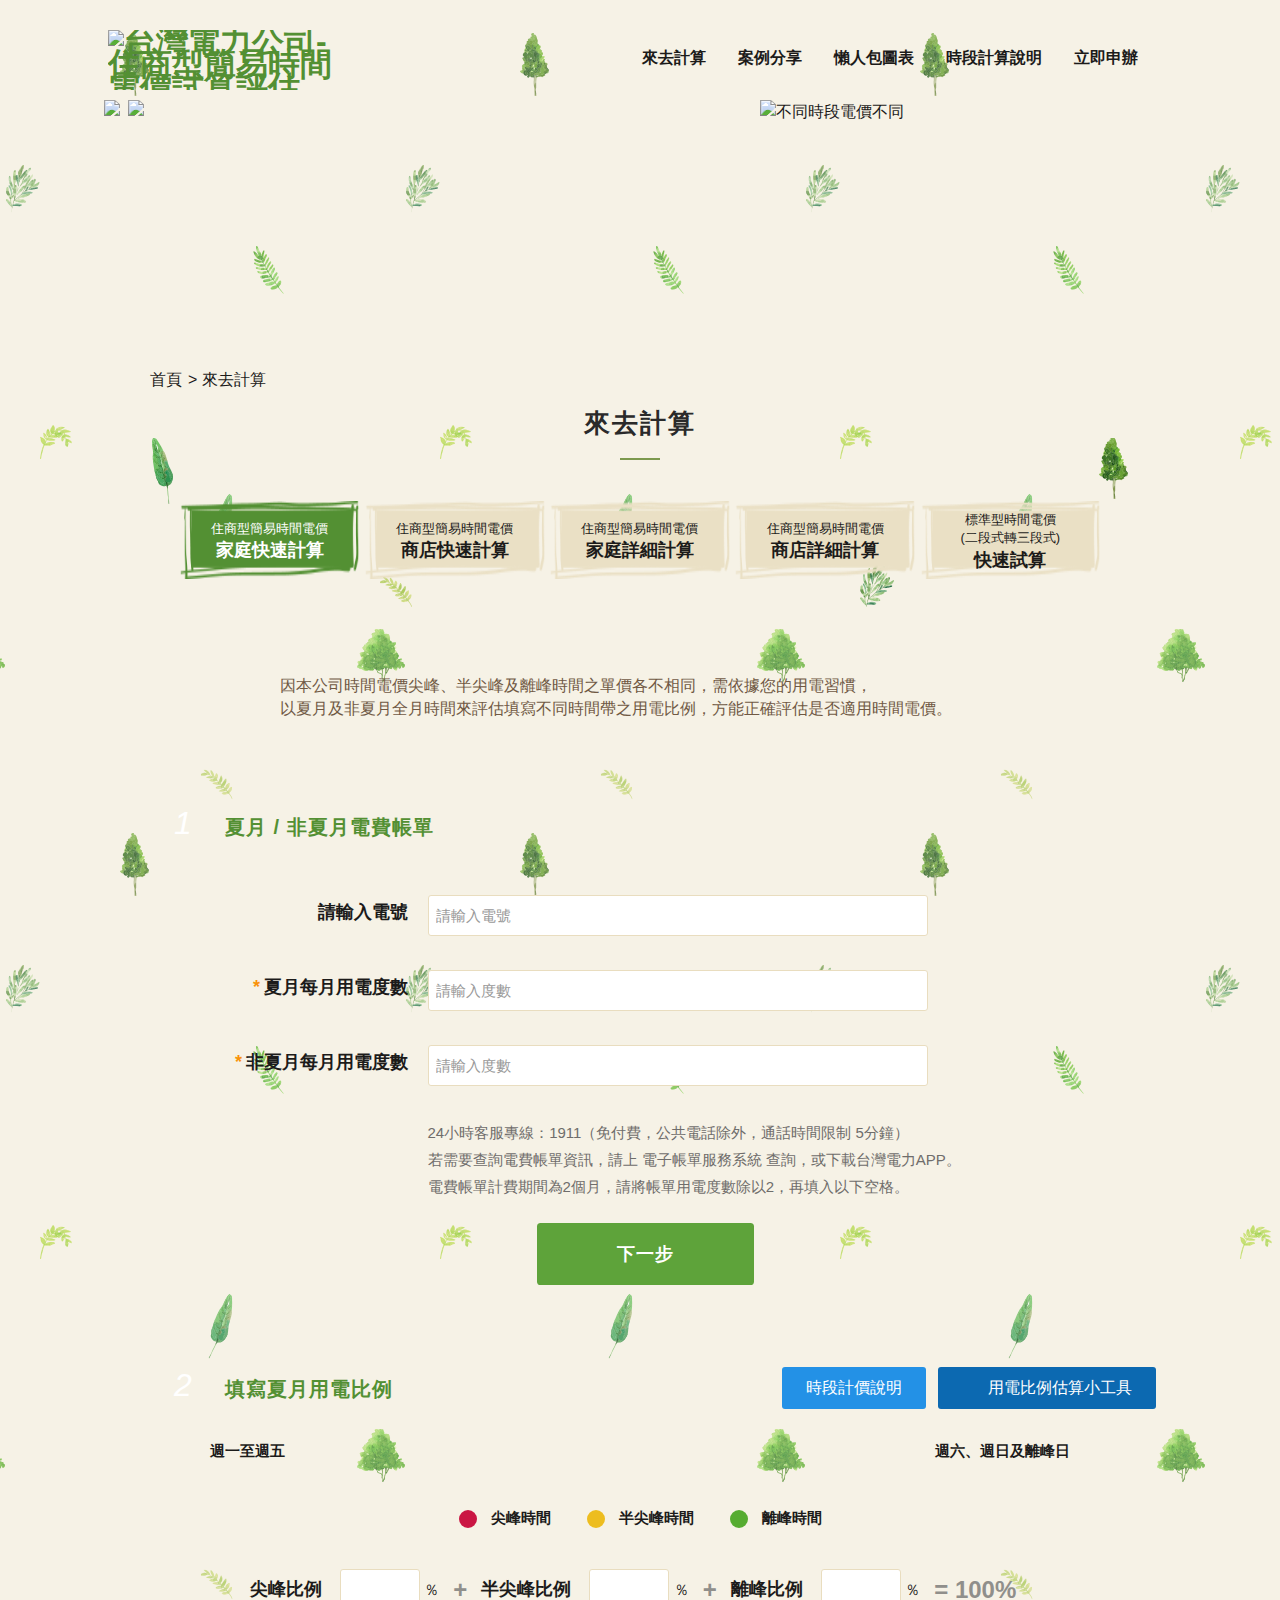
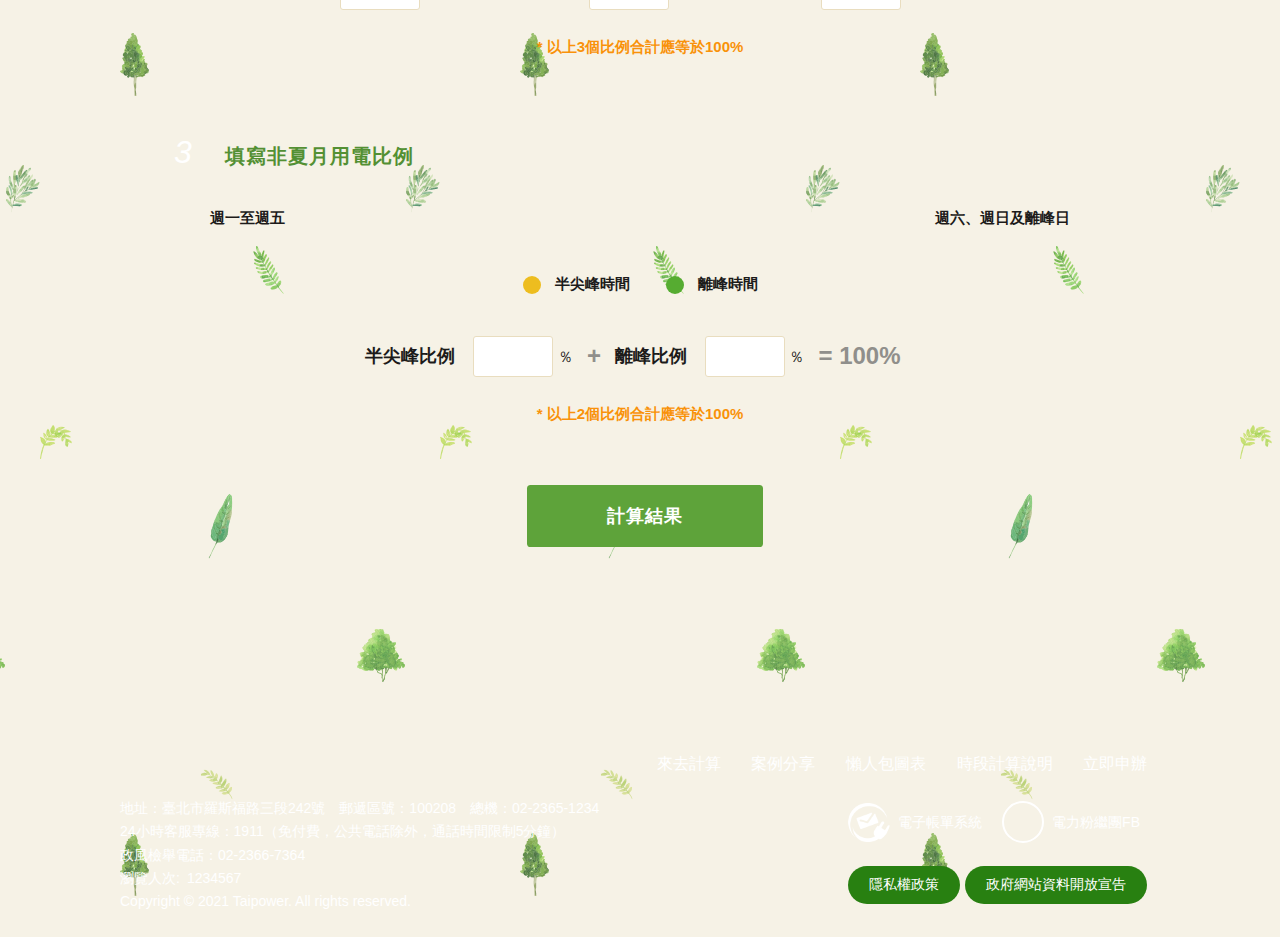
==== commit cd545e12: "修正css及html" ====
--- a/TOU_home_fast.htm
+++ b/TOU_home_fast.htm
@@ -98,10 +98,11 @@
             <!-- category -->
             <div class="count_category">
               <ul>
-                <li><a href="#" class="active">家庭快速計算</a></li>
-                <li><a href="#">商店快速計算</a></li>
-                <li><a href="#">家庭詳細計算</a></li>
-                <li><a href="#">商店詳細計算</a></li>
+                <li><a href="#" class="active">住商型簡易時間電價<span>家庭快速計算</span></a></li>
+                <li><a href="#">住商型簡易時間電價<span>商店快速計算</span></a></li>
+                <li><a href="#">住商型簡易時間電價<span>家庭詳細計算</span></a></li>
+                <li><a href="#">住商型簡易時間電價<span>商店詳細計算</span></a></li>
+                <li><a href="#">標準型時間電價<br>(二段式轉三段式)<span>快速試算</span></a></li>
               </ul>
             </div>
             <div class="count_info">
--- a/css/taipower.css
+++ b/css/taipower.css
@@ -1,2 +1,2 @@
-﻿html{font-family:sans-serif;-ms-text-size-adjust:100%;-webkit-text-size-adjust:100%}body{margin:0}article,aside,details,figcaption,figure,footer,header,hgroup,main,menu,nav,section,summary{display:block}audio,canvas,progress,video{display:inline-block;vertical-align:baseline}audio:not([controls]){display:none;height:0}[hidden],template{display:none}a{background-color:transparent}a:active,a:hover{outline:0}abbr[title]{border-bottom:1px dotted}b,strong{font-weight:bold}dfn{font-style:italic}h1{font-size:2em;margin:0.67em 0}mark{background:#ff0;color:#000}small{font-size:80%}sub,sup{font-size:75%;line-height:0;position:relative;vertical-align:baseline}sup{top:-0.5em}sub{bottom:-0.25em}img{border:0}svg:not(:root){overflow:hidden}figure{margin:1em 40px}hr{box-sizing:content-box;height:0}pre{overflow:auto}code,kbd,pre,samp{font-family:monospace, monospace;font-size:1em}button,input,optgroup,select,textarea{color:inherit;font:inherit;margin:0}button{overflow:visible}button,select{text-transform:none}button,html input[type="button"],input[type="reset"],input[type="submit"]{-webkit-appearance:button;cursor:pointer}button[disabled],html input[disabled]{cursor:default}button::-moz-focus-inner,input::-moz-focus-inner{border:0;padding:0}input{line-height:normal}input[type="checkbox"],input[type="radio"]{box-sizing:border-box;padding:0}input[type="number"]::-webkit-inner-spin-button,input[type="number"]::-webkit-outer-spin-button{height:auto}input[type="search"]{-webkit-appearance:textfield;box-sizing:content-box}input[type="search"]::-webkit-search-cancel-button,input[type="search"]::-webkit-search-decoration{-webkit-appearance:none}fieldset{border:1px solid #c0c0c0;margin:0 2px;padding:0.35em 0.625em 0.75em}legend{border:0;padding:0}textarea{overflow:auto}optgroup{font-weight:bold}table{border-collapse:collapse;border-spacing:0}td,th{padding:0}.row,.container,.divider,.divider-vertical,.tabSet,.header .navigation,.fatfooter,div.function,.pagination,.thumbnail .btn_grp,div.tag,.web_link,.publish_info,.sitemap,.slick-lightbox-slick-caption,.Syncing_slider{clear:both;zoom:1}.row:before,.container:before,.divider:before,.divider-vertical:before,.tabSet:before,.header .navigation:before,.fatfooter:before,div.function:before,.pagination:before,.thumbnail .btn_grp:before,div.tag:before,.web_link:before,.publish_info:before,.sitemap:before,.slick-lightbox-slick-caption:before,.Syncing_slider:before,.row:after,.container:after,.divider:after,.divider-vertical:after,.tabSet:after,.header .navigation:after,.fatfooter:after,div.function:after,.pagination:after,.thumbnail .btn_grp:after,div.tag:after,.web_link:after,.publish_info:after,.sitemap:after,.slick-lightbox-slick-caption:after,.Syncing_slider:after{content:"";display:table}.row:after,.container:after,.divider:after,.divider-vertical:after,.tabSet:after,.header .navigation:after,.fatfooter:after,div.function:after,.pagination:after,.thumbnail .btn_grp:after,div.tag:after,.web_link:after,.publish_info:after,.sitemap:after,.slick-lightbox-slick-caption:after,.Syncing_slider:after{clear:both}.flex-equal-2 .Flex-set,.flex-equal-3 .Flex-set,.flex-equal-4 .Flex-set,.flex-equal-5 .Flex-set,.flex-equal-5-3-1 .Flex-set,.flex-equal-6 .Flex-set,.flex-equal-6-4-2 .Flex-set,.flex-equal-6-3-1 .Flex-set,.flex-equal-6-2 .Flex-set,.flex-equal-7 .Flex-set,.flex-equal-8 .Flex-set,.flex-equal-8-6-4 .Flex-set,.flex-equal-8-5-3 .Flex-set,.flex-equal-8-5-2 .Flex-set,.flex-equal-9 .Flex-set,.flex-equal-9-6-3 .Flex-set,.flex-equal-9-5-4 .Flex-set,.flex-equal-9-4-2 .Flex-set,.flex-equal-10 .Flex-set,.flex-equal-11 .Flex-set,.flex-equal-12 .Flex-set,.flex-5 .Flex-set,.flex-6 .Flex-set,.flex-7 .Flex-set,.flex-8 .Flex-set,.flex-9 .Flex-set,.flex-10 .Flex-set,.flex-11 .Flex-set,.flex-3-3 .Flex-set,.flex-4-4 .Flex-set,.flex-5-5 .Flex-set,.flex-5-7 .Flex-set,.flex-6-6 .Flex-set,.flex-8-4 .Flex-set,.flex-4-8 .Flex-set,.flex-4-4-4 .Flex-set,.flex-3-3-3-3 .Flex-set,.flex-equal-TT .Flex-set,.flex-equal-TT-11 .Flex-set,.flex-equal-TT-10 .Flex-set,.flex-equal-TT-9 .Flex-set,.flex-equal-TT-8 .Flex-set,.flex-equal-TT-7 .Flex-set,.flex-equal-TT-6 .Flex-set,.flex-equal-TT-5 .Flex-set,.flex-equal-TT-4 .Flex-set,.flex-equal-TT-3 .Flex-set,.flex-equal-TT-2 .Flex-set{box-sizing:border-box;display:flex;flex-flow:row wrap;justify-content:space-between}.row{margin-left:-15px;margin-right:-15px}.row>div{box-sizing:border-box}.container{position:relative;margin-right:auto;margin-left:auto;padding-left:15px;padding-right:15px}html{font-size:100%;line-height:1em}.vertical_rhythm{background-image:url('[data-uri]');background-size:100%;background-image:-webkit-gradient(linear, 50% 100%, 50% 0%, color-stop(5%, rgba(187,187,187,0.4)),color-stop(5%, rgba(187,187,187,0)));background-image:-moz-linear-gradient(bottom, rgba(187,187,187,0.4) 5%,rgba(187,187,187,0) 5%);background-image:-webkit-linear-gradient(bottom, rgba(187,187,187,0.4) 5%,rgba(187,187,187,0) 5%);background-image:linear-gradient(to top, rgba(187,187,187,0.4) 5%,rgba(187,187,187,0) 5%);-moz-background-size:100% 2em;-o-background-size:100% 2em;-webkit-background-size:100% 2em;background-size:100% 2em;background-position:left top}.vertical_rhythm img{float:left;margin:0 16px 0 0}.cp{font-size:1em;line-height:2em}.cp h1{font-size:2em;line-height:1.5em;padding-top:0em;margin-bottom:.5em}.cp h2{font-size:1.5em;line-height:1.33333em;padding-top:0em;margin-bottom:0em}.cp h3{font-size:1.25em;line-height:1.6em;padding-top:0em;margin-bottom:0em}.cp h4{font-size:1.25em;line-height:1.6em;padding-top:0em;margin-bottom:0em}.cp h5{font-size:1.25em;line-height:1.6em;margin-top:0em;margin-bottom:0em}.cp h6{font-size:1em;line-height:2em;margin-top:0em;margin-bottom:0em}.cp p{font-size:1em;line-height:2em;margin-top:0em;margin-bottom:2em}.cp ul,.cp ol{font-size:1em;line-height:2em;margin-top:0em;margin-bottom:2em}.cp dd,.cp th,.cp td figure{font-size:1em;line-height:2em}.cp blockquote{background:#f2f2f2;font-style:normal;display:block;font-size:1em;line-height:2em;border-left:5px solid #539033;padding:32px;box-sizing:border-box;margin-left:.5em;margin-right:.5em;margin-top:0em;margin-bottom:2em}.cp img{max-width:100%}@media screen and (max-width: 767px){.cp img{max-width:100%;width:auto;clear:both}}body{font-size:1em;font-weight:normal;color:#1c1b1a;line-height:1.45em;font-family:Lato,"PingFang TC","Helvetica Neue",Helvetica,微軟正黑體,Arial,sans-serif;-webkit-text-size-adjust:none}a{color:#539033;text-decoration:none}a:hover,a:focus{color:#69b640;cursor:pointer}kbd{background:#FFF;border-radius:.2em;color:#555;font-weight:bold;display:inline-block;padding:.1em .6em;font-size:.938em;font-family:sans-serif;margin-right:.4em;margin-bottom:.1em;vertical-align:middle;border-top:1px solid #BBB;border-bottom:3px solid #BBB;border-left:2px solid #BBB;border-right:2px solid #BBB}kbd ~ kbd{margin-left:.4em}kbd kbd{border:none}.demosection{padding:0em 0 3em;text-align:center}.demosection [class^="col"]{border:1px solid #21baff;background:#baeaff;min-height:200px;color:#86817c;text-align:center;line-height:200px;font-size:1.5em;font-weight:bold;box-sizing:border-box}.demosection+.demosection{padding-top:2em}.demosection+.bg{background:#bfe2ad}.demosection.full .container{max-width:100% !important}.tt{color:#222}.full .container{max-width:100% !important}.col-6-6 .col{float:left;width:100%}@media (min-width: 768px){.col-6-6 .col{float:left;width:50%}}@media (min-width: 1025px){.col-6-6 .col{float:left;width:50%}}@media (min-width: 1400px){.col-6-6 .col{float:left;width:50%}}.col-4-4-4 .col{float:left;width:100%}@media (min-width: 768px){.col-4-4-4 .col{float:left;width:33.33333%}}@media (min-width: 1025px){.col-4-4-4 .col{float:left;width:33.33333%}}@media (min-width: 1400px){.col-4-4-4 .col{float:left;width:33.33333%}}.col-3-3-3-3 .col{float:left;width:100%}@media (min-width: 768px){.col-3-3-3-3 .col{float:left;width:50%}}@media (min-width: 1025px){.col-3-3-3-3 .col{float:left;width:25%}}@media (min-width: 1400px){.col-3-3-3-3 .col{float:left;width:25%}}.col-8-4 .col{float:left;width:100%}@media (min-width: 768px){.col-8-4 .col{float:left;width:66.66667%}}@media (min-width: 1025px){.col-8-4 .col{float:left;width:66.66667%}}@media (min-width: 1400px){.col-8-4 .col{float:left;width:66.66667%}}.col-8-4 .col:nth-child(2n){float:left;width:100%}@media (min-width: 768px){.col-8-4 .col:nth-child(2n){float:left;width:33.33333%}}@media (min-width: 1025px){.col-8-4 .col:nth-child(2n){float:left;width:33.33333%}}@media (min-width: 1400px){.col-8-4 .col:nth-child(2n){float:left;width:33.33333%}}.col-4-8 .col{float:left;width:100%}@media (min-width: 768px){.col-4-8 .col{float:left;width:33.33333%}}@media (min-width: 1025px){.col-4-8 .col{float:left;width:33.33333%}}@media (min-width: 1400px){.col-4-8 .col{float:left;width:33.33333%}}.col-4-8 .col:nth-child(2n){float:left;width:100%}@media (min-width: 768px){.col-4-8 .col:nth-child(2n){float:left;width:66.66667%}}@media (min-width: 1025px){.col-4-8 .col:nth-child(2n){float:left;width:66.66667%}}@media (min-width: 1400px){.col-4-8 .col:nth-child(2n){float:left;width:66.66667%}}.col-2-2-2-2-2-2 .col{float:left;width:50%}@media (min-width: 768px){.col-2-2-2-2-2-2 .col{float:left;width:16.66667%}}@media (min-width: 1025px){.col-2-2-2-2-2-2 .col{float:left;width:16.66667%}}@media (min-width: 1400px){.col-2-2-2-2-2-2 .col{float:left;width:16.66667%}}.cssname .news{float:left;width:100%}@media (min-width: 768px){.cssname .news{float:left;width:66.66667%}}@media (min-width: 1025px){.cssname .news{float:left;width:66.66667%}}@media (min-width: 1400px){.cssname .news{float:left;width:66.66667%}}.cssname .video{float:left;width:100%}@media (min-width: 768px){.cssname .video{float:left;width:33.33333%}}@media (min-width: 1025px){.cssname .video{float:left;width:33.33333%}}@media (min-width: 1400px){.cssname .video{float:left;width:33.33333%}}.col-3-6-3 .col{float:left;width:100%}@media (min-width: 768px){.col-3-6-3 .col{float:left;width:25%}}@media (min-width: 1025px){.col-3-6-3 .col{float:left;width:25%}}@media (min-width: 1400px){.col-3-6-3 .col{float:left;width:25%}}.col-3-6-3 .col:nth-child(2){float:left;width:100%}@media (min-width: 768px){.col-3-6-3 .col:nth-child(2){float:left;width:50%}}@media (min-width: 1025px){.col-3-6-3 .col:nth-child(2){float:left;width:50%}}@media (min-width: 1400px){.col-3-6-3 .col:nth-child(2){float:left;width:50%}}.col-5 .col{float:left;width:100%}@media (min-width: 768px){.col-5 .col{float:left;width:16.66667%}}@media (min-width: 1025px){.col-5 .col{float:left;width:16.66667%}}@media (min-width: 1400px){.col-5 .col{float:left;width:16.66667%}}.col-5 .col:first-child{margin-left:0%}@media (min-width: 768px){.col-5 .col:first-child{margin-left:8.33333%}}@media (min-width: 1025px){.col-5 .col:first-child{margin-left:8.33333%}}@media (min-width: 1400px){.col-5 .col:first-child{margin-left:8.33333%}}.flex-equal-2,.flex-equal-3,.flex-equal-4,.flex-equal-5,.flex-equal-5-3-1,.flex-equal-6,.flex-equal-6-4-2,.flex-equal-6-3-1,.flex-equal-6-2,.flex-equal-7,.flex-equal-8,.flex-equal-8-6-4,.flex-equal-8-5-3,.flex-equal-8-5-2,.flex-equal-9,.flex-equal-9-6-3,.flex-equal-9-5-4,.flex-equal-9-4-2,.flex-equal-10,.flex-equal-11,.flex-equal-12,.flex-5,.flex-6,.flex-7,.flex-8,.flex-9,.flex-10,.flex-11,.flex-3-3,.flex-4-4,.flex-5-5,.flex-5-7,.flex-6-6,.flex-8-4,.flex-4-8,.flex-4-4-4,.flex-3-3-3-3,.flex-equal-TT,.flex-equal-TT-11,.flex-equal-TT-10,.flex-equal-TT-9,.flex-equal-TT-8,.flex-equal-TT-7,.flex-equal-TT-6,.flex-equal-TT-5,.flex-equal-TT-4,.flex-equal-TT-3,.flex-equal-TT-2{margin:1em 0}.flex-equal-2 h2,.flex-equal-3 h2,.flex-equal-4 h2,.flex-equal-5 h2,.flex-equal-5-3-1 h2,.flex-equal-6 h2,.flex-equal-6-4-2 h2,.flex-equal-6-3-1 h2,.flex-equal-6-2 h2,.flex-equal-7 h2,.flex-equal-8 h2,.flex-equal-8-6-4 h2,.flex-equal-8-5-3 h2,.flex-equal-8-5-2 h2,.flex-equal-9 h2,.flex-equal-9-6-3 h2,.flex-equal-9-5-4 h2,.flex-equal-9-4-2 h2,.flex-equal-10 h2,.flex-equal-11 h2,.flex-equal-12 h2,.flex-5 h2,.flex-6 h2,.flex-7 h2,.flex-8 h2,.flex-9 h2,.flex-10 h2,.flex-11 h2,.flex-3-3 h2,.flex-4-4 h2,.flex-5-5 h2,.flex-5-7 h2,.flex-6-6 h2,.flex-8-4 h2,.flex-4-8 h2,.flex-4-4-4 h2,.flex-3-3-3-3 h2,.flex-equal-TT h2,.flex-equal-TT-11 h2,.flex-equal-TT-10 h2,.flex-equal-TT-9 h2,.flex-equal-TT-8 h2,.flex-equal-TT-7 h2,.flex-equal-TT-6 h2,.flex-equal-TT-5 h2,.flex-equal-TT-4 h2,.flex-equal-TT-3 h2,.flex-equal-TT-2 h2{text-align:center}.flex-equal-2 .Flex-set,.flex-equal-3 .Flex-set,.flex-equal-4 .Flex-set,.flex-equal-5 .Flex-set,.flex-equal-5-3-1 .Flex-set,.flex-equal-6 .Flex-set,.flex-equal-6-4-2 .Flex-set,.flex-equal-6-3-1 .Flex-set,.flex-equal-6-2 .Flex-set,.flex-equal-7 .Flex-set,.flex-equal-8 .Flex-set,.flex-equal-8-6-4 .Flex-set,.flex-equal-8-5-3 .Flex-set,.flex-equal-8-5-2 .Flex-set,.flex-equal-9 .Flex-set,.flex-equal-9-6-3 .Flex-set,.flex-equal-9-5-4 .Flex-set,.flex-equal-9-4-2 .Flex-set,.flex-equal-10 .Flex-set,.flex-equal-11 .Flex-set,.flex-equal-12 .Flex-set,.flex-5 .Flex-set,.flex-6 .Flex-set,.flex-7 .Flex-set,.flex-8 .Flex-set,.flex-9 .Flex-set,.flex-10 .Flex-set,.flex-11 .Flex-set,.flex-3-3 .Flex-set,.flex-4-4 .Flex-set,.flex-5-5 .Flex-set,.flex-5-7 .Flex-set,.flex-6-6 .Flex-set,.flex-8-4 .Flex-set,.flex-4-8 .Flex-set,.flex-4-4-4 .Flex-set,.flex-3-3-3-3 .Flex-set,.flex-equal-TT .Flex-set,.flex-equal-TT-11 .Flex-set,.flex-equal-TT-10 .Flex-set,.flex-equal-TT-9 .Flex-set,.flex-equal-TT-8 .Flex-set,.flex-equal-TT-7 .Flex-set,.flex-equal-TT-6 .Flex-set,.flex-equal-TT-5 .Flex-set,.flex-equal-TT-4 .Flex-set,.flex-equal-TT-3 .Flex-set,.flex-equal-TT-2 .Flex-set{background:#eee}.flex-equal-2 .Flex-set .col p,.flex-equal-3 .Flex-set .col p,.flex-equal-4 .Flex-set .col p,.flex-equal-5 .Flex-set .col p,.flex-equal-5-3-1 .Flex-set .col p,.flex-equal-6 .Flex-set .col p,.flex-equal-6-4-2 .Flex-set .col p,.flex-equal-6-3-1 .Flex-set .col p,.flex-equal-6-2 .Flex-set .col p,.flex-equal-7 .Flex-set .col p,.flex-equal-8 .Flex-set .col p,.flex-equal-8-6-4 .Flex-set .col p,.flex-equal-8-5-3 .Flex-set .col p,.flex-equal-8-5-2 .Flex-set .col p,.flex-equal-9 .Flex-set .col p,.flex-equal-9-6-3 .Flex-set .col p,.flex-equal-9-5-4 .Flex-set .col p,.flex-equal-9-4-2 .Flex-set .col p,.flex-equal-10 .Flex-set .col p,.flex-equal-11 .Flex-set .col p,.flex-equal-12 .Flex-set .col p,.flex-5 .Flex-set .col p,.flex-6 .Flex-set .col p,.flex-7 .Flex-set .col p,.flex-8 .Flex-set .col p,.flex-9 .Flex-set .col p,.flex-10 .Flex-set .col p,.flex-11 .Flex-set .col p,.flex-3-3 .Flex-set .col p,.flex-4-4 .Flex-set .col p,.flex-5-5 .Flex-set .col p,.flex-5-7 .Flex-set .col p,.flex-6-6 .Flex-set .col p,.flex-8-4 .Flex-set .col p,.flex-4-8 .Flex-set .col p,.flex-4-4-4 .Flex-set .col p,.flex-3-3-3-3 .Flex-set .col p,.flex-equal-TT .Flex-set .col p,.flex-equal-TT-11 .Flex-set .col p,.flex-equal-TT-10 .Flex-set .col p,.flex-equal-TT-9 .Flex-set .col p,.flex-equal-TT-8 .Flex-set .col p,.flex-equal-TT-7 .Flex-set .col p,.flex-equal-TT-6 .Flex-set .col p,.flex-equal-TT-5 .Flex-set .col p,.flex-equal-TT-4 .Flex-set .col p,.flex-equal-TT-3 .Flex-set .col p,.flex-equal-TT-2 .Flex-set .col p{color:rgba(255,255,255,0.5)}.flex-equal-2 .Flex-set .left,.flex-equal-3 .Flex-set .left,.flex-equal-4 .Flex-set .left,.flex-equal-5 .Flex-set .left,.flex-equal-5-3-1 .Flex-set .left,.flex-equal-6 .Flex-set .left,.flex-equal-6-4-2 .Flex-set .left,.flex-equal-6-3-1 .Flex-set .left,.flex-equal-6-2 .Flex-set .left,.flex-equal-7 .Flex-set .left,.flex-equal-8 .Flex-set .left,.flex-equal-8-6-4 .Flex-set .left,.flex-equal-8-5-3 .Flex-set .left,.flex-equal-8-5-2 .Flex-set .left,.flex-equal-9 .Flex-set .left,.flex-equal-9-6-3 .Flex-set .left,.flex-equal-9-5-4 .Flex-set .left,.flex-equal-9-4-2 .Flex-set .left,.flex-equal-10 .Flex-set .left,.flex-equal-11 .Flex-set .left,.flex-equal-12 .Flex-set .left,.flex-5 .Flex-set .left,.flex-6 .Flex-set .left,.flex-7 .Flex-set .left,.flex-8 .Flex-set .left,.flex-9 .Flex-set .left,.flex-10 .Flex-set .left,.flex-11 .Flex-set .left,.flex-3-3 .Flex-set .left,.flex-4-4 .Flex-set .left,.flex-5-5 .Flex-set .left,.flex-5-7 .Flex-set .left,.flex-6-6 .Flex-set .left,.flex-8-4 .Flex-set .left,.flex-4-8 .Flex-set .left,.flex-4-4-4 .Flex-set .left,.flex-3-3-3-3 .Flex-set .left,.flex-equal-TT .Flex-set .left,.flex-equal-TT-11 .Flex-set .left,.flex-equal-TT-10 .Flex-set .left,.flex-equal-TT-9 .Flex-set .left,.flex-equal-TT-8 .Flex-set .left,.flex-equal-TT-7 .Flex-set .left,.flex-equal-TT-6 .Flex-set .left,.flex-equal-TT-5 .Flex-set .left,.flex-equal-TT-4 .Flex-set .left,.flex-equal-TT-3 .Flex-set .left,.flex-equal-TT-2 .Flex-set .left{flex-basis:calc(100% / 12 * 5 - 2px);max-width:calc(100% / 12 * 5 - 2px);padding:0 calc(40px/2);background:#00bcd4;color:#fff}.flex-equal-2 .Flex-set .right,.flex-equal-3 .Flex-set .right,.flex-equal-4 .Flex-set .right,.flex-equal-5 .Flex-set .right,.flex-equal-5-3-1 .Flex-set .right,.flex-equal-6 .Flex-set .right,.flex-equal-6-4-2 .Flex-set .right,.flex-equal-6-3-1 .Flex-set .right,.flex-equal-6-2 .Flex-set .right,.flex-equal-7 .Flex-set .right,.flex-equal-8 .Flex-set .right,.flex-equal-8-6-4 .Flex-set .right,.flex-equal-8-5-3 .Flex-set .right,.flex-equal-8-5-2 .Flex-set .right,.flex-equal-9 .Flex-set .right,.flex-equal-9-6-3 .Flex-set .right,.flex-equal-9-5-4 .Flex-set .right,.flex-equal-9-4-2 .Flex-set .right,.flex-equal-10 .Flex-set .right,.flex-equal-11 .Flex-set .right,.flex-equal-12 .Flex-set .right,.flex-5 .Flex-set .right,.flex-6 .Flex-set .right,.flex-7 .Flex-set .right,.flex-8 .Flex-set .right,.flex-9 .Flex-set .right,.flex-10 .Flex-set .right,.flex-11 .Flex-set .right,.flex-3-3 .Flex-set .right,.flex-4-4 .Flex-set .right,.flex-5-5 .Flex-set .right,.flex-5-7 .Flex-set .right,.flex-6-6 .Flex-set .right,.flex-8-4 .Flex-set .right,.flex-4-8 .Flex-set .right,.flex-4-4-4 .Flex-set .right,.flex-3-3-3-3 .Flex-set .right,.flex-equal-TT .Flex-set .right,.flex-equal-TT-11 .Flex-set .right,.flex-equal-TT-10 .Flex-set .right,.flex-equal-TT-9 .Flex-set .right,.flex-equal-TT-8 .Flex-set .right,.flex-equal-TT-7 .Flex-set .right,.flex-equal-TT-6 .Flex-set .right,.flex-equal-TT-5 .Flex-set .right,.flex-equal-TT-4 .Flex-set .right,.flex-equal-TT-3 .Flex-set .right,.flex-equal-TT-2 .Flex-set .right{flex-basis:calc(100% / 12 * 7 - 10px);max-width:calc(100% / 12 * 7 - 10px);padding:0 calc(120px/2);background:deeppink;color:#fff}.flex-equal-2 .Flex-set .col{flex-basis:calc(100% / 2 - 4px);max-width:calc(100% / 2 - 4px);padding:0 calc(30px/2);background:#485b8a;color:#fff;margin:4px 0}.flex-equal-2 .Flex-set .col:last-child:nth-child(12n-1){margin-right:0 !important}.flex-equal-2 .Flex-set .col:last-child:nth-child(12n-2){margin-right:0 !important}.flex-equal-2 .Flex-set .col:last-child:nth-child(12n-3){margin-right:0 !important}.flex-equal-2 .Flex-set .col:last-child:nth-child(12n-4){margin-right:0 !important}.flex-equal-2 .Flex-set .col:last-child:nth-child(12n-5){margin-right:0 !important}.flex-equal-2 .Flex-set .col:last-child:nth-child(12n-6){margin-right:0 !important}.flex-equal-2 .Flex-set .col:last-child:nth-child(12n-7){margin-right:0 !important}.flex-equal-2 .Flex-set .col:last-child:nth-child(12n-8){margin-right:0 !important}.flex-equal-2 .Flex-set .col:last-child:nth-child(12n-9){margin-right:0 !important}.flex-equal-2 .Flex-set .col:last-child:nth-child(12n-10){margin-right:0 !important}.flex-equal-2 .Flex-set .col:last-child:nth-child(12n-11){margin-right:0 !important}.flex-equal-2 .Flex-set .col:last-child:nth-child(12n-12){margin-right:0 !important}@media screen and (max-width: 1024px){.flex-equal-2 .Flex-set{position:relative;min-height:1px;padding-left:15px;padding-right:15px;box-sizing:border-box}.flex-equal-2 .Flex-set .col{flex-basis:calc(100% / 1 - 0px);max-width:calc(100% / 1 - 0px);padding:0 calc(16px/2)}.flex-equal-2 .Flex-set .col:last-child{margin-right:0 !important}}.flex-equal-3 .Flex-set{flex-flow:row wrap}.flex-equal-3 .Flex-set .col{flex-basis:calc(100% / 3 - 10px);max-width:calc(100% / 3 - 10px);padding:0 calc(20px/2);background:#af2333;color:#fff;margin:4px 0}.flex-equal-3 .Flex-set .col:last-child:nth-child(3n){margin-right:0 !important}.flex-equal-3 .Flex-set .col:last-child:nth-child(3n-1){margin-right:calc( (100% / 3 - 10px)*1 + (10px*3)*1 / (3 - 1) )}.flex-equal-3 .Flex-set .col:last-child:nth-child(3n){margin-right:0 !important}.flex-equal-3 .Flex-set .col:last-child:nth-child(3n-2){margin-right:calc( (100% / 3 - 10px)*2 + (10px*3)*2 / (3 - 1) )}.flex-equal-3 .Flex-set .thumbnail{flex-basis:calc(100% / 3 - 10px);max-width:calc(100% / 3 - 10px);padding:0 calc(0px/2);background:#fff;color:#222;margin-top:.5em;margin-bottom:.5em}.flex-equal-3 .Flex-set .thumbnail:last-child:nth-child(3n){margin-right:0 !important}.flex-equal-3 .Flex-set .thumbnail:last-child:nth-child(3n-1){margin-right:calc( (100% / 3 - 10px)*1 + (10px*3)*1 / (3 - 1) )}.flex-equal-3 .Flex-set .thumbnail:last-child:nth-child(3n){margin-right:0 !important}.flex-equal-3 .Flex-set .thumbnail:last-child:nth-child(3n-2){margin-right:calc( (100% / 3 - 10px)*2 + (10px*3)*2 / (3 - 1) )}@media screen and (max-width: 1024px){.flex-equal-3 .Flex-set{position:relative;min-height:1px;padding-left:1em;padding-right:1em;box-sizing:border-box}.flex-equal-3 .Flex-set .col{flex-basis:calc(100% / 2 - 10px);max-width:calc(100% / 2 - 10px);padding:0 calc(0px/2)}.flex-equal-3 .Flex-set .col:last-child:nth-child(12n-1){margin-right:0 !important}.flex-equal-3 .Flex-set .col:last-child:nth-child(12n-2){margin-right:0 !important}.flex-equal-3 .Flex-set .col:last-child:nth-child(12n-3){margin-right:0 !important}.flex-equal-3 .Flex-set .col:last-child:nth-child(12n-4){margin-right:0 !important}.flex-equal-3 .Flex-set .col:last-child:nth-child(12n-5){margin-right:0 !important}.flex-equal-3 .Flex-set .col:last-child:nth-child(12n-6){margin-right:0 !important}.flex-equal-3 .Flex-set .col:last-child:nth-child(12n-7){margin-right:0 !important}.flex-equal-3 .Flex-set .col:last-child:nth-child(12n-8){margin-right:0 !important}.flex-equal-3 .Flex-set .col:last-child:nth-child(12n-9){margin-right:0 !important}.flex-equal-3 .Flex-set .col:last-child:nth-child(12n-10){margin-right:0 !important}.flex-equal-3 .Flex-set .col:last-child:nth-child(12n-11){margin-right:0 !important}.flex-equal-3 .Flex-set .col:last-child:nth-child(12n-12){margin-right:0 !important}.flex-equal-3 .Flex-set .col:nth-child(3n-2){border:dashed 8px #222}.flex-equal-3 .Flex-set .thumbnail{flex-basis:calc(100% / 2 - 1%);max-width:calc(100% / 2 - 1%);padding:0 calc(0px/2)}.flex-equal-3 .Flex-set .thumbnail:last-child:nth-child(12n-1){margin-right:0 !important}.flex-equal-3 .Flex-set .thumbnail:last-child:nth-child(12n-2){margin-right:0 !important}.flex-equal-3 .Flex-set .thumbnail:last-child:nth-child(12n-3){margin-right:0 !important}.flex-equal-3 .Flex-set .thumbnail:last-child:nth-child(12n-4){margin-right:0 !important}.flex-equal-3 .Flex-set .thumbnail:last-child:nth-child(12n-5){margin-right:0 !important}.flex-equal-3 .Flex-set .thumbnail:last-child:nth-child(12n-6){margin-right:0 !important}.flex-equal-3 .Flex-set .thumbnail:last-child:nth-child(12n-7){margin-right:0 !important}.flex-equal-3 .Flex-set .thumbnail:last-child:nth-child(12n-8){margin-right:0 !important}.flex-equal-3 .Flex-set .thumbnail:last-child:nth-child(12n-9){margin-right:0 !important}.flex-equal-3 .Flex-set .thumbnail:last-child:nth-child(12n-10){margin-right:0 !important}.flex-equal-3 .Flex-set .thumbnail:last-child:nth-child(12n-11){margin-right:0 !important}.flex-equal-3 .Flex-set .thumbnail:last-child:nth-child(12n-12){margin-right:0 !important}}@media screen and (max-width: 767px){.flex-equal-3 .Flex-set{position:relative;min-height:1px;padding-left:15px;padding-right:15px;box-sizing:border-box}.flex-equal-3 .Flex-set .col{flex-basis:calc(100% / 1 - 0px);max-width:calc(100% / 1 - 0px);padding:0 calc(10px/2)}.flex-equal-3 .Flex-set .col:last-child{margin-right:0 !important}.flex-equal-3 .Flex-set .thumbnail{flex-basis:calc(100% / 1 - 10px);max-width:calc(100% / 1 - 10px);padding:0 calc(10px/2)}.flex-equal-3 .Flex-set .thumbnail:last-child{margin-right:0 !important}}.flex-equal-4 .Flex-set{flex-flow:row wrap}.flex-equal-4 .Flex-set .col{flex-basis:calc(100% / 4 - 10px);max-width:calc(100% / 4 - 10px);padding:0 calc(30px/2);background:#795548;color:#fff;margin:4px 0}.flex-equal-4 .Flex-set .col:last-child:nth-child(4n){margin-right:0 !important}.flex-equal-4 .Flex-set .col:last-child:nth-child(4n-1){margin-right:calc( (100% / 4 - 10px)*1 + (10px*4)*1 / (4 - 1) )}.flex-equal-4 .Flex-set .col:last-child:nth-child(4n){margin-right:0 !important}.flex-equal-4 .Flex-set .col:last-child:nth-child(4n-2){margin-right:calc( (100% / 4 - 10px)*2 + (10px*4)*2 / (4 - 1) )}.flex-equal-4 .Flex-set .col:last-child:nth-child(4n){margin-right:0 !important}.flex-equal-4 .Flex-set .col:last-child:nth-child(4n-3){margin-right:calc( (100% / 4 - 10px)*3 + (10px*4)*3 / (4 - 1) )}@media screen and (max-width: 1024px){.flex-equal-4 .Flex-set .col{flex-basis:calc(100% / 3 - 6px);max-width:calc(100% / 3 - 6px);padding:0 calc(1em/2)}.flex-equal-4 .Flex-set .col:last-child:nth-child(3n){margin-right:0 !important}.flex-equal-4 .Flex-set .col:last-child:nth-child(3n-1){margin-right:calc( (100% / 3 - 6px)*1 + (6px*3)*1 / (3 - 1) )}.flex-equal-4 .Flex-set .col:last-child:nth-child(3n){margin-right:0 !important}.flex-equal-4 .Flex-set .col:last-child:nth-child(3n-2){margin-right:calc( (100% / 3 - 6px)*2 + (6px*3)*2 / (3 - 1) )}}@media screen and (max-width: 767px){.flex-equal-4 .Flex-set{position:relative;min-height:1px;padding-left:15px;padding-right:15px;box-sizing:border-box}.flex-equal-4 .Flex-set .col{flex-basis:calc(100% / 2 - 4px);max-width:calc(100% / 2 - 4px);padding:0 calc(1em/2)}.flex-equal-4 .Flex-set .col:last-child:nth-child(12n-1){margin-right:0 !important}.flex-equal-4 .Flex-set .col:last-child:nth-child(12n-2){margin-right:0 !important}.flex-equal-4 .Flex-set .col:last-child:nth-child(12n-3){margin-right:0 !important}.flex-equal-4 .Flex-set .col:last-child:nth-child(12n-4){margin-right:0 !important}.flex-equal-4 .Flex-set .col:last-child:nth-child(12n-5){margin-right:0 !important}.flex-equal-4 .Flex-set .col:last-child:nth-child(12n-6){margin-right:0 !important}.flex-equal-4 .Flex-set .col:last-child:nth-child(12n-7){margin-right:0 !important}.flex-equal-4 .Flex-set .col:last-child:nth-child(12n-8){margin-right:0 !important}.flex-equal-4 .Flex-set .col:last-child:nth-child(12n-9){margin-right:0 !important}.flex-equal-4 .Flex-set .col:last-child:nth-child(12n-10){margin-right:0 !important}.flex-equal-4 .Flex-set .col:last-child:nth-child(12n-11){margin-right:0 !important}.flex-equal-4 .Flex-set .col:last-child:nth-child(12n-12){margin-right:0 !important}}.flex-equal-5 .Flex-set{flex-flow:row wrap}.flex-equal-5 .Flex-set .col{flex-basis:calc(100% / 5 - 5px);max-width:calc(100% / 5 - 5px);padding:0 calc(20px/2);background:#00bcd4;color:#fff;margin:4px 0}.flex-equal-5 .Flex-set .col:last-child:nth-child(5n){margin-right:0}.flex-equal-5 .Flex-set .col:last-child:nth-child(5n-1){margin-right:calc( (100% / 5 - 5px)*1 + (5px*5)*1 / (5 - 1) )}.flex-equal-5 .Flex-set .col:last-child:nth-child(5n){margin-right:0}.flex-equal-5 .Flex-set .col:last-child:nth-child(5n-2){margin-right:calc( (100% / 5 - 5px)*2 + (5px*5)*2 / (5 - 1) )}.flex-equal-5 .Flex-set .col:last-child:nth-child(5n){margin-right:0}.flex-equal-5 .Flex-set .col:last-child:nth-child(5n-3){margin-right:calc( (100% / 5 - 5px)*3 + (5px*5)*3 / (5 - 1) )}.flex-equal-5 .Flex-set .col:last-child:nth-child(5n){margin-right:0}.flex-equal-5 .Flex-set .col:last-child:nth-child(5n-4){margin-right:calc( (100% / 5 - 5px)*4 + (5px*5)*4 / (5 - 1) )}@media screen and (max-width: 1024px){.flex-equal-5 .Flex-set{position:relative;min-height:1px;padding-left:20px;padding-right:20px;box-sizing:border-box}.flex-equal-5 .Flex-set .col{margin-top:.25em;margin-bottom:.25em;flex-basis:calc(100% / 4 - 10px);max-width:calc(100% / 4 - 10px);padding:0 calc(20px/2)}.flex-equal-5 .Flex-set .col:last-child:nth-child(4n){margin-right:0 !important}.flex-equal-5 .Flex-set .col:last-child:nth-child(4n-1){margin-right:calc( (100% / 4 - 10px)*1 + (10px*4)*1 / (4 - 1) )}.flex-equal-5 .Flex-set .col:last-child:nth-child(4n){margin-right:0 !important}.flex-equal-5 .Flex-set .col:last-child:nth-child(4n-2){margin-right:calc( (100% / 4 - 10px)*2 + (10px*4)*2 / (4 - 1) )}.flex-equal-5 .Flex-set .col:last-child:nth-child(4n){margin-right:0 !important}.flex-equal-5 .Flex-set .col:last-child:nth-child(4n-3){margin-right:calc( (100% / 4 - 10px)*3 + (10px*4)*3 / (4 - 1) )}}@media screen and (max-width: 767px){.flex-equal-5 .Flex-set .col{flex-basis:calc(100% / 2 - 4px);max-width:calc(100% / 2 - 4px);padding:0 calc(10px/2)}.flex-equal-5 .Flex-set .col:last-child:nth-child(12n-1){margin-right:0 !important}.flex-equal-5 .Flex-set .col:last-child:nth-child(12n-2){margin-right:0 !important}.flex-equal-5 .Flex-set .col:last-child:nth-child(12n-3){margin-right:0 !important}.flex-equal-5 .Flex-set .col:last-child:nth-child(12n-4){margin-right:0 !important}.flex-equal-5 .Flex-set .col:last-child:nth-child(12n-5){margin-right:0 !important}.flex-equal-5 .Flex-set .col:last-child:nth-child(12n-6){margin-right:0 !important}.flex-equal-5 .Flex-set .col:last-child:nth-child(12n-7){margin-right:0 !important}.flex-equal-5 .Flex-set .col:last-child:nth-child(12n-8){margin-right:0 !important}.flex-equal-5 .Flex-set .col:last-child:nth-child(12n-9){margin-right:0 !important}.flex-equal-5 .Flex-set .col:last-child:nth-child(12n-10){margin-right:0 !important}.flex-equal-5 .Flex-set .col:last-child:nth-child(12n-11){margin-right:0 !important}.flex-equal-5 .Flex-set .col:last-child:nth-child(12n-12){margin-right:0 !important}}.flex-equal-5-3-1 .Flex-set{position:relative;min-height:1px;padding-left:15px;padding-right:15px;box-sizing:border-box}.flex-equal-5-3-1 .Flex-set .col{flex-basis:calc(100% / 5 - 5px);max-width:calc(100% / 5 - 5px);padding:0 calc(20px/2);background:#00bcd4;color:#fff;margin:4px 0}.flex-equal-5-3-1 .Flex-set .col:last-child:nth-child(5n){margin-right:0}.flex-equal-5-3-1 .Flex-set .col:last-child:nth-child(5n-1){margin-right:calc( (100% / 5 - 5px)*1 + (5px*5)*1 / (5 - 1) )}.flex-equal-5-3-1 .Flex-set .col:last-child:nth-child(5n){margin-right:0}.flex-equal-5-3-1 .Flex-set .col:last-child:nth-child(5n-2){margin-right:calc( (100% / 5 - 5px)*2 + (5px*5)*2 / (5 - 1) )}.flex-equal-5-3-1 .Flex-set .col:last-child:nth-child(5n){margin-right:0}.flex-equal-5-3-1 .Flex-set .col:last-child:nth-child(5n-3){margin-right:calc( (100% / 5 - 5px)*3 + (5px*5)*3 / (5 - 1) )}.flex-equal-5-3-1 .Flex-set .col:last-child:nth-child(5n){margin-right:0}.flex-equal-5-3-1 .Flex-set .col:last-child:nth-child(5n-4){margin-right:calc( (100% / 5 - 5px)*4 + (5px*5)*4 / (5 - 1) )}@media screen and (max-width: 1024px){.flex-equal-5-3-1 .Flex-set .col{flex-basis:calc(100% / 3 - 4px);max-width:calc(100% / 3 - 4px);padding:0 calc(20px/2)}.flex-equal-5-3-1 .Flex-set .col:last-child:nth-child(3n){margin-right:0 !important}.flex-equal-5-3-1 .Flex-set .col:last-child:nth-child(3n-1){margin-right:calc( (100% / 3 - 4px)*1 + (4px*3)*1 / (3 - 1) )}.flex-equal-5-3-1 .Flex-set .col:last-child:nth-child(3n){margin-right:0 !important}.flex-equal-5-3-1 .Flex-set .col:last-child:nth-child(3n-2){margin-right:calc( (100% / 3 - 4px)*2 + (4px*3)*2 / (3 - 1) )}}@media screen and (max-width: 767px){.flex-equal-5-3-1 .Flex-set .col{flex-basis:calc(100% / 1 - 4px);max-width:calc(100% / 1 - 4px);padding:0 calc(20px/2)}.flex-equal-5-3-1 .Flex-set .col:last-child{margin-right:0 !important}}.flex-equal-6 .Flex-set{flex-flow:row wrap}.flex-equal-6 .Flex-set .col{flex-basis:calc(100% / 6 - 10px);max-width:calc(100% / 6 - 10px);padding:0 calc(20px/2);background:#09a20f;color:#fff;margin:4px 0}.flex-equal-6 .Flex-set .col:last-child:nth-child(6n){margin-right:0}.flex-equal-6 .Flex-set .col:last-child:nth-child(6n-1){margin-right:calc( (100% / 6 - 10px)*1 + (10px*6)*1 / (6 - 1) )}.flex-equal-6 .Flex-set .col:last-child:nth-child(6n){margin-right:0}.flex-equal-6 .Flex-set .col:last-child:nth-child(6n-2){margin-right:calc( (100% / 6 - 10px)*2 + (10px*6)*2 / (6 - 1) )}.flex-equal-6 .Flex-set .col:last-child:nth-child(6n){margin-right:0}.flex-equal-6 .Flex-set .col:last-child:nth-child(6n-3){margin-right:calc( (100% / 6 - 10px)*3 + (10px*6)*3 / (6 - 1) )}.flex-equal-6 .Flex-set .col:last-child:nth-child(6n){margin-right:0}.flex-equal-6 .Flex-set .col:last-child:nth-child(6n-4){margin-right:calc( (100% / 6 - 10px)*4 + (10px*6)*4 / (6 - 1) )}.flex-equal-6 .Flex-set .col:last-child:nth-child(6n){margin-right:0}.flex-equal-6 .Flex-set .col:last-child:nth-child(6n-5){margin-right:calc( (100% / 6 - 10px)*5 + (10px*6)*5 / (6 - 1) )}@media screen and (max-width: 1024px){.flex-equal-6 .Flex-set{position:relative;min-height:1px;padding-left:10px;padding-right:10px;box-sizing:border-box}.flex-equal-6 .Flex-set .col{margin-top:.25em;margin-bottom:.25em;flex-basis:calc(100% / 4 - 10px);max-width:calc(100% / 4 - 10px);padding:0 calc(20px/2)}.flex-equal-6 .Flex-set .col:last-child:nth-child(4n){margin-right:0 !important}.flex-equal-6 .Flex-set .col:last-child:nth-child(4n-1){margin-right:calc( (100% / 4 - 10px)*1 + (10px*4)*1 / (4 - 1) )}.flex-equal-6 .Flex-set .col:last-child:nth-child(4n){margin-right:0 !important}.flex-equal-6 .Flex-set .col:last-child:nth-child(4n-2){margin-right:calc( (100% / 4 - 10px)*2 + (10px*4)*2 / (4 - 1) )}.flex-equal-6 .Flex-set .col:last-child:nth-child(4n){margin-right:0 !important}.flex-equal-6 .Flex-set .col:last-child:nth-child(4n-3){margin-right:calc( (100% / 4 - 10px)*3 + (10px*4)*3 / (4 - 1) )}}@media screen and (max-width: 767px){.flex-equal-6 .Flex-set .col{flex-basis:calc(100% / 2 - 4px);max-width:calc(100% / 2 - 4px);padding:0 calc(20px/2)}.flex-equal-6 .Flex-set .col:last-child:nth-child(12n-1){margin-right:0 !important}.flex-equal-6 .Flex-set .col:last-child:nth-child(12n-2){margin-right:0 !important}.flex-equal-6 .Flex-set .col:last-child:nth-child(12n-3){margin-right:0 !important}.flex-equal-6 .Flex-set .col:last-child:nth-child(12n-4){margin-right:0 !important}.flex-equal-6 .Flex-set .col:last-child:nth-child(12n-5){margin-right:0 !important}.flex-equal-6 .Flex-set .col:last-child:nth-child(12n-6){margin-right:0 !important}.flex-equal-6 .Flex-set .col:last-child:nth-child(12n-7){margin-right:0 !important}.flex-equal-6 .Flex-set .col:last-child:nth-child(12n-8){margin-right:0 !important}.flex-equal-6 .Flex-set .col:last-child:nth-child(12n-9){margin-right:0 !important}.flex-equal-6 .Flex-set .col:last-child:nth-child(12n-10){margin-right:0 !important}.flex-equal-6 .Flex-set .col:last-child:nth-child(12n-11){margin-right:0 !important}.flex-equal-6 .Flex-set .col:last-child:nth-child(12n-12){margin-right:0 !important}}.flex-equal-6-4-2 .Flex-set,.flex-equal-6-3-1 .Flex-set,.flex-equal-6-2 .Flex-set{position:relative;min-height:1px;padding-left:15px;padding-right:15px;box-sizing:border-box}.flex-equal-6-4-2 .Flex-set .col,.flex-equal-6-3-1 .Flex-set .col,.flex-equal-6-2 .Flex-set .col{flex-basis:calc(100% / 6 - 10px);max-width:calc(100% / 6 - 10px);padding:0 calc(20px/2);background:#09a20f;color:#fff;margin:4px 0}.flex-equal-6-4-2 .Flex-set .col:last-child:nth-child(6n),.flex-equal-6-3-1 .Flex-set .col:last-child:nth-child(6n),.flex-equal-6-2 .Flex-set .col:last-child:nth-child(6n){margin-right:0}.flex-equal-6-4-2 .Flex-set .col:last-child:nth-child(6n-1),.flex-equal-6-3-1 .Flex-set .col:last-child:nth-child(6n-1),.flex-equal-6-2 .Flex-set .col:last-child:nth-child(6n-1){margin-right:calc( (100% / 6 - 10px)*1 + (10px*6)*1 / (6 - 1) )}.flex-equal-6-4-2 .Flex-set .col:last-child:nth-child(6n),.flex-equal-6-3-1 .Flex-set .col:last-child:nth-child(6n),.flex-equal-6-2 .Flex-set .col:last-child:nth-child(6n){margin-right:0}.flex-equal-6-4-2 .Flex-set .col:last-child:nth-child(6n-2),.flex-equal-6-3-1 .Flex-set .col:last-child:nth-child(6n-2),.flex-equal-6-2 .Flex-set .col:last-child:nth-child(6n-2){margin-right:calc( (100% / 6 - 10px)*2 + (10px*6)*2 / (6 - 1) )}.flex-equal-6-4-2 .Flex-set .col:last-child:nth-child(6n),.flex-equal-6-3-1 .Flex-set .col:last-child:nth-child(6n),.flex-equal-6-2 .Flex-set .col:last-child:nth-child(6n){margin-right:0}.flex-equal-6-4-2 .Flex-set .col:last-child:nth-child(6n-3),.flex-equal-6-3-1 .Flex-set .col:last-child:nth-child(6n-3),.flex-equal-6-2 .Flex-set .col:last-child:nth-child(6n-3){margin-right:calc( (100% / 6 - 10px)*3 + (10px*6)*3 / (6 - 1) )}.flex-equal-6-4-2 .Flex-set .col:last-child:nth-child(6n),.flex-equal-6-3-1 .Flex-set .col:last-child:nth-child(6n),.flex-equal-6-2 .Flex-set .col:last-child:nth-child(6n){margin-right:0}.flex-equal-6-4-2 .Flex-set .col:last-child:nth-child(6n-4),.flex-equal-6-3-1 .Flex-set .col:last-child:nth-child(6n-4),.flex-equal-6-2 .Flex-set .col:last-child:nth-child(6n-4){margin-right:calc( (100% / 6 - 10px)*4 + (10px*6)*4 / (6 - 1) )}.flex-equal-6-4-2 .Flex-set .col:last-child:nth-child(6n),.flex-equal-6-3-1 .Flex-set .col:last-child:nth-child(6n),.flex-equal-6-2 .Flex-set .col:last-child:nth-child(6n){margin-right:0}.flex-equal-6-4-2 .Flex-set .col:last-child:nth-child(6n-5),.flex-equal-6-3-1 .Flex-set .col:last-child:nth-child(6n-5),.flex-equal-6-2 .Flex-set .col:last-child:nth-child(6n-5){margin-right:calc( (100% / 6 - 10px)*5 + (10px*6)*5 / (6 - 1) )}@media screen and (max-width: 1024px){.flex-equal-6-4-2 .Flex-set .col{flex-basis:calc(100% / 4 - 10px);max-width:calc(100% / 4 - 10px);padding:0 calc(20px/2)}.flex-equal-6-4-2 .Flex-set .col:last-child:nth-child(4n){margin-right:0 !important}.flex-equal-6-4-2 .Flex-set .col:last-child:nth-child(4n-1){margin-right:calc( (100% / 4 - 10px)*1 + (10px*4)*1 / (4 - 1) )}.flex-equal-6-4-2 .Flex-set .col:last-child:nth-child(4n){margin-right:0 !important}.flex-equal-6-4-2 .Flex-set .col:last-child:nth-child(4n-2){margin-right:calc( (100% / 4 - 10px)*2 + (10px*4)*2 / (4 - 1) )}.flex-equal-6-4-2 .Flex-set .col:last-child:nth-child(4n){margin-right:0 !important}.flex-equal-6-4-2 .Flex-set .col:last-child:nth-child(4n-3){margin-right:calc( (100% / 4 - 10px)*3 + (10px*4)*3 / (4 - 1) )}}@media screen and (max-width: 767px){.flex-equal-6-4-2 .Flex-set .col{flex-basis:calc(100% / 2 - 10px);max-width:calc(100% / 2 - 10px);padding:0 calc(20px/2)}.flex-equal-6-4-2 .Flex-set .col:last-child:nth-child(12n-1){margin-right:0 !important}.flex-equal-6-4-2 .Flex-set .col:last-child:nth-child(12n-2){margin-right:0 !important}.flex-equal-6-4-2 .Flex-set .col:last-child:nth-child(12n-3){margin-right:0 !important}.flex-equal-6-4-2 .Flex-set .col:last-child:nth-child(12n-4){margin-right:0 !important}.flex-equal-6-4-2 .Flex-set .col:last-child:nth-child(12n-5){margin-right:0 !important}.flex-equal-6-4-2 .Flex-set .col:last-child:nth-child(12n-6){margin-right:0 !important}.flex-equal-6-4-2 .Flex-set .col:last-child:nth-child(12n-7){margin-right:0 !important}.flex-equal-6-4-2 .Flex-set .col:last-child:nth-child(12n-8){margin-right:0 !important}.flex-equal-6-4-2 .Flex-set .col:last-child:nth-child(12n-9){margin-right:0 !important}.flex-equal-6-4-2 .Flex-set .col:last-child:nth-child(12n-10){margin-right:0 !important}.flex-equal-6-4-2 .Flex-set .col:last-child:nth-child(12n-11){margin-right:0 !important}.flex-equal-6-4-2 .Flex-set .col:last-child:nth-child(12n-12){margin-right:0 !important}}@media screen and (max-width: 1024px){.flex-equal-6-3-1 .Flex-set .col{flex-basis:calc(100% / 3 - 10px);max-width:calc(100% / 3 - 10px);padding:0 calc(20px/2)}.flex-equal-6-3-1 .Flex-set .col:last-child:nth-child(3n){margin-right:0 !important}.flex-equal-6-3-1 .Flex-set .col:last-child:nth-child(3n-1){margin-right:calc( (100% / 3 - 10px)*1 + (10px*3)*1 / (3 - 1) )}.flex-equal-6-3-1 .Flex-set .col:last-child:nth-child(3n){margin-right:0 !important}.flex-equal-6-3-1 .Flex-set .col:last-child:nth-child(3n-2){margin-right:calc( (100% / 3 - 10px)*2 + (10px*3)*2 / (3 - 1) )}}@media screen and (max-width: 767px){.flex-equal-6-3-1 .Flex-set{position:relative;min-height:1px;padding-left:0;padding-right:0;box-sizing:border-box}.flex-equal-6-3-1 .Flex-set .col{flex-basis:calc(100% / 1 - 0px);max-width:calc(100% / 1 - 0px);padding:0 calc(20px/2)}.flex-equal-6-3-1 .Flex-set .col:last-child{margin-right:0 !important}}@media screen and (max-width: 1024px){.flex-equal-6-2 .Flex-set .col{flex-basis:calc(100% / 2 - 10px);max-width:calc(100% / 2 - 10px);padding:0 calc(20px/2)}.flex-equal-6-2 .Flex-set .col:last-child:nth-child(12n-1){margin-right:0 !important}.flex-equal-6-2 .Flex-set .col:last-child:nth-child(12n-2){margin-right:0 !important}.flex-equal-6-2 .Flex-set .col:last-child:nth-child(12n-3){margin-right:0 !important}.flex-equal-6-2 .Flex-set .col:last-child:nth-child(12n-4){margin-right:0 !important}.flex-equal-6-2 .Flex-set .col:last-child:nth-child(12n-5){margin-right:0 !important}.flex-equal-6-2 .Flex-set .col:last-child:nth-child(12n-6){margin-right:0 !important}.flex-equal-6-2 .Flex-set .col:last-child:nth-child(12n-7){margin-right:0 !important}.flex-equal-6-2 .Flex-set .col:last-child:nth-child(12n-8){margin-right:0 !important}.flex-equal-6-2 .Flex-set .col:last-child:nth-child(12n-9){margin-right:0 !important}.flex-equal-6-2 .Flex-set .col:last-child:nth-child(12n-10){margin-right:0 !important}.flex-equal-6-2 .Flex-set .col:last-child:nth-child(12n-11){margin-right:0 !important}.flex-equal-6-2 .Flex-set .col:last-child:nth-child(12n-12){margin-right:0 !important}}.flex-equal-7 .Flex-set{flex-flow:row wrap}.flex-equal-7 .Flex-set .col{flex-basis:calc(100% / 7 - 10px);max-width:calc(100% / 7 - 10px);padding:0 calc(20px/2);background:#d47630;color:#fff;margin:4px 0}.flex-equal-7 .Flex-set .col:last-child:nth-child(7n){margin-right:0}.flex-equal-7 .Flex-set .col:last-child:nth-child(7n-1){margin-right:calc( (100% / 7 - 10px)*1 + (10px*7)*1 / (7 - 1) )}.flex-equal-7 .Flex-set .col:last-child:nth-child(7n){margin-right:0}.flex-equal-7 .Flex-set .col:last-child:nth-child(7n-2){margin-right:calc( (100% / 7 - 10px)*2 + (10px*7)*2 / (7 - 1) )}.flex-equal-7 .Flex-set .col:last-child:nth-child(7n){margin-right:0}.flex-equal-7 .Flex-set .col:last-child:nth-child(7n-3){margin-right:calc( (100% / 7 - 10px)*3 + (10px*7)*3 / (7 - 1) )}.flex-equal-7 .Flex-set .col:last-child:nth-child(7n){margin-right:0}.flex-equal-7 .Flex-set .col:last-child:nth-child(7n-4){margin-right:calc( (100% / 7 - 10px)*4 + (10px*7)*4 / (7 - 1) )}.flex-equal-7 .Flex-set .col:last-child:nth-child(7n){margin-right:0}.flex-equal-7 .Flex-set .col:last-child:nth-child(7n-5){margin-right:calc( (100% / 7 - 10px)*5 + (10px*7)*5 / (7 - 1) )}.flex-equal-7 .Flex-set .col:last-child:nth-child(7n){margin-right:0}.flex-equal-7 .Flex-set .col:last-child:nth-child(7n-6){margin-right:calc( (100% / 7 - 10px)*6 + (10px*7)*6 / (7 - 1) )}@media screen and (max-width: 1024px){.flex-equal-7 .Flex-set{position:relative;min-height:1px;padding-left:10px;padding-right:10px;box-sizing:border-box}.flex-equal-7 .Flex-set .col{margin-top:.25em;margin-bottom:.25em;flex-basis:calc(100% / 4 - 10px);max-width:calc(100% / 4 - 10px);padding:0 calc(20px/2)}.flex-equal-7 .Flex-set .col:last-child:nth-child(4n){margin-right:0 !important}.flex-equal-7 .Flex-set .col:last-child:nth-child(4n-1){margin-right:calc( (100% / 4 - 10px)*1 + (10px*4)*1 / (4 - 1) )}.flex-equal-7 .Flex-set .col:last-child:nth-child(4n){margin-right:0 !important}.flex-equal-7 .Flex-set .col:last-child:nth-child(4n-2){margin-right:calc( (100% / 4 - 10px)*2 + (10px*4)*2 / (4 - 1) )}.flex-equal-7 .Flex-set .col:last-child:nth-child(4n){margin-right:0 !important}.flex-equal-7 .Flex-set .col:last-child:nth-child(4n-3){margin-right:calc( (100% / 4 - 10px)*3 + (10px*4)*3 / (4 - 1) )}}@media screen and (max-width: 767px){.flex-equal-7 .Flex-set .col{flex-basis:calc(100% / 3 - 2px);max-width:calc(100% / 3 - 2px);padding:0 calc(20px/2)}.flex-equal-7 .Flex-set .col:last-child:nth-child(3n){margin-right:0 !important}.flex-equal-7 .Flex-set .col:last-child:nth-child(3n-1){margin-right:calc( (100% / 3 - 2px)*1 + (2px*3)*1 / (3 - 1) )}.flex-equal-7 .Flex-set .col:last-child:nth-child(3n){margin-right:0 !important}.flex-equal-7 .Flex-set .col:last-child:nth-child(3n-2){margin-right:calc( (100% / 3 - 2px)*2 + (2px*3)*2 / (3 - 1) )}}.flex-equal-8 .Flex-set{flex-flow:row wrap}.flex-equal-8 .Flex-set .col{flex-basis:calc(100% / 8 - 5px);max-width:calc(100% / 8 - 5px);padding:0 calc(20px/2);background:#00bcd4;color:#fff;margin:4px 0}.flex-equal-8 .Flex-set .col:last-child:nth-child(8n){margin-right:0}.flex-equal-8 .Flex-set .col:last-child:nth-child(8n-1){margin-right:calc( (100% / 8 - 5px)*1 + (5px*8)*1 / (8 - 1) )}.flex-equal-8 .Flex-set .col:last-child:nth-child(8n){margin-right:0}.flex-equal-8 .Flex-set .col:last-child:nth-child(8n-2){margin-right:calc( (100% / 8 - 5px)*2 + (5px*8)*2 / (8 - 1) )}.flex-equal-8 .Flex-set .col:last-child:nth-child(8n){margin-right:0}.flex-equal-8 .Flex-set .col:last-child:nth-child(8n-3){margin-right:calc( (100% / 8 - 5px)*3 + (5px*8)*3 / (8 - 1) )}.flex-equal-8 .Flex-set .col:last-child:nth-child(8n){margin-right:0}.flex-equal-8 .Flex-set .col:last-child:nth-child(8n-4){margin-right:calc( (100% / 8 - 5px)*4 + (5px*8)*4 / (8 - 1) )}.flex-equal-8 .Flex-set .col:last-child:nth-child(8n){margin-right:0}.flex-equal-8 .Flex-set .col:last-child:nth-child(8n-5){margin-right:calc( (100% / 8 - 5px)*5 + (5px*8)*5 / (8 - 1) )}.flex-equal-8 .Flex-set .col:last-child:nth-child(8n){margin-right:0}.flex-equal-8 .Flex-set .col:last-child:nth-child(8n-6){margin-right:calc( (100% / 8 - 5px)*6 + (5px*8)*6 / (8 - 1) )}.flex-equal-8 .Flex-set .col:last-child:nth-child(8n){margin-right:0}.flex-equal-8 .Flex-set .col:last-child:nth-child(8n-7){margin-right:calc( (100% / 8 - 5px)*7 + (5px*8)*7 / (8 - 1) )}@media screen and (max-width: 1024px){.flex-equal-8 .Flex-set{position:relative;min-height:1px;padding-left:10px;padding-right:10px;box-sizing:border-box}.flex-equal-8 .Flex-set .col{margin-top:.25em;margin-bottom:.25em;flex-basis:calc(100% / 3 - 5px);max-width:calc(100% / 3 - 5px);padding:0 calc(20px/2)}.flex-equal-8 .Flex-set .col:last-child:nth-child(3n){margin-right:0 !important}.flex-equal-8 .Flex-set .col:last-child:nth-child(3n-1){margin-right:calc( (100% / 3 - 5px)*1 + (5px*3)*1 / (3 - 1) )}.flex-equal-8 .Flex-set .col:last-child:nth-child(3n){margin-right:0 !important}.flex-equal-8 .Flex-set .col:last-child:nth-child(3n-2){margin-right:calc( (100% / 3 - 5px)*2 + (5px*3)*2 / (3 - 1) )}}@media screen and (max-width: 767px){.flex-equal-8 .Flex-set .col{flex-basis:calc(100% / 1 - 0px);max-width:calc(100% / 1 - 0px);padding:0 calc(20px/2)}.flex-equal-8 .Flex-set .col:last-child{margin-right:0 !important}}.flex-equal-8-6-4 .Flex-set .col,.flex-equal-8-5-3 .Flex-set .col,.flex-equal-8-5-2 .Flex-set .col{flex-basis:calc(100% / 8 - 5px);max-width:calc(100% / 8 - 5px);padding:0 calc(20px/2);background:#00bcd4;color:#fff;margin:4px 0}.flex-equal-8-6-4 .Flex-set .col:last-child:nth-child(8n),.flex-equal-8-5-3 .Flex-set .col:last-child:nth-child(8n),.flex-equal-8-5-2 .Flex-set .col:last-child:nth-child(8n){margin-right:0}.flex-equal-8-6-4 .Flex-set .col:last-child:nth-child(8n-1),.flex-equal-8-5-3 .Flex-set .col:last-child:nth-child(8n-1),.flex-equal-8-5-2 .Flex-set .col:last-child:nth-child(8n-1){margin-right:calc( (100% / 8 - 5px)*1 + (5px*8)*1 / (8 - 1) )}.flex-equal-8-6-4 .Flex-set .col:last-child:nth-child(8n),.flex-equal-8-5-3 .Flex-set .col:last-child:nth-child(8n),.flex-equal-8-5-2 .Flex-set .col:last-child:nth-child(8n){margin-right:0}.flex-equal-8-6-4 .Flex-set .col:last-child:nth-child(8n-2),.flex-equal-8-5-3 .Flex-set .col:last-child:nth-child(8n-2),.flex-equal-8-5-2 .Flex-set .col:last-child:nth-child(8n-2){margin-right:calc( (100% / 8 - 5px)*2 + (5px*8)*2 / (8 - 1) )}.flex-equal-8-6-4 .Flex-set .col:last-child:nth-child(8n),.flex-equal-8-5-3 .Flex-set .col:last-child:nth-child(8n),.flex-equal-8-5-2 .Flex-set .col:last-child:nth-child(8n){margin-right:0}.flex-equal-8-6-4 .Flex-set .col:last-child:nth-child(8n-3),.flex-equal-8-5-3 .Flex-set .col:last-child:nth-child(8n-3),.flex-equal-8-5-2 .Flex-set .col:last-child:nth-child(8n-3){margin-right:calc( (100% / 8 - 5px)*3 + (5px*8)*3 / (8 - 1) )}.flex-equal-8-6-4 .Flex-set .col:last-child:nth-child(8n),.flex-equal-8-5-3 .Flex-set .col:last-child:nth-child(8n),.flex-equal-8-5-2 .Flex-set .col:last-child:nth-child(8n){margin-right:0}.flex-equal-8-6-4 .Flex-set .col:last-child:nth-child(8n-4),.flex-equal-8-5-3 .Flex-set .col:last-child:nth-child(8n-4),.flex-equal-8-5-2 .Flex-set .col:last-child:nth-child(8n-4){margin-right:calc( (100% / 8 - 5px)*4 + (5px*8)*4 / (8 - 1) )}.flex-equal-8-6-4 .Flex-set .col:last-child:nth-child(8n),.flex-equal-8-5-3 .Flex-set .col:last-child:nth-child(8n),.flex-equal-8-5-2 .Flex-set .col:last-child:nth-child(8n){margin-right:0}.flex-equal-8-6-4 .Flex-set .col:last-child:nth-child(8n-5),.flex-equal-8-5-3 .Flex-set .col:last-child:nth-child(8n-5),.flex-equal-8-5-2 .Flex-set .col:last-child:nth-child(8n-5){margin-right:calc( (100% / 8 - 5px)*5 + (5px*8)*5 / (8 - 1) )}.flex-equal-8-6-4 .Flex-set .col:last-child:nth-child(8n),.flex-equal-8-5-3 .Flex-set .col:last-child:nth-child(8n),.flex-equal-8-5-2 .Flex-set .col:last-child:nth-child(8n){margin-right:0}.flex-equal-8-6-4 .Flex-set .col:last-child:nth-child(8n-6),.flex-equal-8-5-3 .Flex-set .col:last-child:nth-child(8n-6),.flex-equal-8-5-2 .Flex-set .col:last-child:nth-child(8n-6){margin-right:calc( (100% / 8 - 5px)*6 + (5px*8)*6 / (8 - 1) )}.flex-equal-8-6-4 .Flex-set .col:last-child:nth-child(8n),.flex-equal-8-5-3 .Flex-set .col:last-child:nth-child(8n),.flex-equal-8-5-2 .Flex-set .col:last-child:nth-child(8n){margin-right:0}.flex-equal-8-6-4 .Flex-set .col:last-child:nth-child(8n-7),.flex-equal-8-5-3 .Flex-set .col:last-child:nth-child(8n-7),.flex-equal-8-5-2 .Flex-set .col:last-child:nth-child(8n-7){margin-right:calc( (100% / 8 - 5px)*7 + (5px*8)*7 / (8 - 1) )}@media screen and (max-width: 1024px){.flex-equal-8-6-4 .Flex-set .col{flex-basis:calc(100% / 6 - 10px);max-width:calc(100% / 6 - 10px);padding:0 calc(20px/2)}.flex-equal-8-6-4 .Flex-set .col:last-child:nth-child(6n){margin-right:0}.flex-equal-8-6-4 .Flex-set .col:last-child:nth-child(6n-1){margin-right:calc( (100% / 6 - 10px)*1 + (10px*6)*1 / (6 - 1) )}.flex-equal-8-6-4 .Flex-set .col:last-child:nth-child(6n){margin-right:0}.flex-equal-8-6-4 .Flex-set .col:last-child:nth-child(6n-2){margin-right:calc( (100% / 6 - 10px)*2 + (10px*6)*2 / (6 - 1) )}.flex-equal-8-6-4 .Flex-set .col:last-child:nth-child(6n){margin-right:0}.flex-equal-8-6-4 .Flex-set .col:last-child:nth-child(6n-3){margin-right:calc( (100% / 6 - 10px)*3 + (10px*6)*3 / (6 - 1) )}.flex-equal-8-6-4 .Flex-set .col:last-child:nth-child(6n){margin-right:0}.flex-equal-8-6-4 .Flex-set .col:last-child:nth-child(6n-4){margin-right:calc( (100% / 6 - 10px)*4 + (10px*6)*4 / (6 - 1) )}.flex-equal-8-6-4 .Flex-set .col:last-child:nth-child(6n){margin-right:0}.flex-equal-8-6-4 .Flex-set .col:last-child:nth-child(6n-5){margin-right:calc( (100% / 6 - 10px)*5 + (10px*6)*5 / (6 - 1) )}}@media screen and (max-width: 767px){.flex-equal-8-6-4 .Flex-set .col{flex-basis:calc(100% / 4 - 10px);max-width:calc(100% / 4 - 10px);padding:0 calc(20px/2)}.flex-equal-8-6-4 .Flex-set .col:last-child:nth-child(4n){margin-right:0 !important}.flex-equal-8-6-4 .Flex-set .col:last-child:nth-child(4n-1){margin-right:calc( (100% / 4 - 10px)*1 + (10px*4)*1 / (4 - 1) )}.flex-equal-8-6-4 .Flex-set .col:last-child:nth-child(4n){margin-right:0 !important}.flex-equal-8-6-4 .Flex-set .col:last-child:nth-child(4n-2){margin-right:calc( (100% / 4 - 10px)*2 + (10px*4)*2 / (4 - 1) )}.flex-equal-8-6-4 .Flex-set .col:last-child:nth-child(4n){margin-right:0 !important}.flex-equal-8-6-4 .Flex-set .col:last-child:nth-child(4n-3){margin-right:calc( (100% / 4 - 10px)*3 + (10px*4)*3 / (4 - 1) )}}@media screen and (max-width: 1024px){.flex-equal-8-5-3 .Flex-set .col{flex-basis:calc(100% / 5 - 10px);max-width:calc(100% / 5 - 10px);padding:0 calc(20px/2)}.flex-equal-8-5-3 .Flex-set .col:last-child:nth-child(5n){margin-right:0}.flex-equal-8-5-3 .Flex-set .col:last-child:nth-child(5n-1){margin-right:calc( (100% / 5 - 10px)*1 + (10px*5)*1 / (5 - 1) )}.flex-equal-8-5-3 .Flex-set .col:last-child:nth-child(5n){margin-right:0}.flex-equal-8-5-3 .Flex-set .col:last-child:nth-child(5n-2){margin-right:calc( (100% / 5 - 10px)*2 + (10px*5)*2 / (5 - 1) )}.flex-equal-8-5-3 .Flex-set .col:last-child:nth-child(5n){margin-right:0}.flex-equal-8-5-3 .Flex-set .col:last-child:nth-child(5n-3){margin-right:calc( (100% / 5 - 10px)*3 + (10px*5)*3 / (5 - 1) )}.flex-equal-8-5-3 .Flex-set .col:last-child:nth-child(5n){margin-right:0}.flex-equal-8-5-3 .Flex-set .col:last-child:nth-child(5n-4){margin-right:calc( (100% / 5 - 10px)*4 + (10px*5)*4 / (5 - 1) )}}@media screen and (max-width: 767px){.flex-equal-8-5-3 .Flex-set .col{flex-basis:calc(100% / 3 - 10px);max-width:calc(100% / 3 - 10px);padding:0 calc(20px/2)}.flex-equal-8-5-3 .Flex-set .col:last-child:nth-child(3n){margin-right:0 !important}.flex-equal-8-5-3 .Flex-set .col:last-child:nth-child(3n-1){margin-right:calc( (100% / 3 - 10px)*1 + (10px*3)*1 / (3 - 1) )}.flex-equal-8-5-3 .Flex-set .col:last-child:nth-child(3n){margin-right:0 !important}.flex-equal-8-5-3 .Flex-set .col:last-child:nth-child(3n-2){margin-right:calc( (100% / 3 - 10px)*2 + (10px*3)*2 / (3 - 1) )}}@media screen and (max-width: 1024px){.flex-equal-8-5-2 .Flex-set .col{flex-basis:calc(100% / 5 - 10px);max-width:calc(100% / 5 - 10px);padding:0 calc(20px/2)}.flex-equal-8-5-2 .Flex-set .col:last-child:nth-child(5n){margin-right:0}.flex-equal-8-5-2 .Flex-set .col:last-child:nth-child(5n-1){margin-right:calc( (100% / 5 - 10px)*1 + (10px*5)*1 / (5 - 1) )}.flex-equal-8-5-2 .Flex-set .col:last-child:nth-child(5n){margin-right:0}.flex-equal-8-5-2 .Flex-set .col:last-child:nth-child(5n-2){margin-right:calc( (100% / 5 - 10px)*2 + (10px*5)*2 / (5 - 1) )}.flex-equal-8-5-2 .Flex-set .col:last-child:nth-child(5n){margin-right:0}.flex-equal-8-5-2 .Flex-set .col:last-child:nth-child(5n-3){margin-right:calc( (100% / 5 - 10px)*3 + (10px*5)*3 / (5 - 1) )}.flex-equal-8-5-2 .Flex-set .col:last-child:nth-child(5n){margin-right:0}.flex-equal-8-5-2 .Flex-set .col:last-child:nth-child(5n-4){margin-right:calc( (100% / 5 - 10px)*4 + (10px*5)*4 / (5 - 1) )}}@media screen and (max-width: 767px){.flex-equal-8-5-2 .Flex-set .col{flex-basis:calc(100% / 2 - 10px);max-width:calc(100% / 2 - 10px);padding:0 calc(20px/2)}.flex-equal-8-5-2 .Flex-set .col:last-child:nth-child(12n-1){margin-right:0 !important}.flex-equal-8-5-2 .Flex-set .col:last-child:nth-child(12n-2){margin-right:0 !important}.flex-equal-8-5-2 .Flex-set .col:last-child:nth-child(12n-3){margin-right:0 !important}.flex-equal-8-5-2 .Flex-set .col:last-child:nth-child(12n-4){margin-right:0 !important}.flex-equal-8-5-2 .Flex-set .col:last-child:nth-child(12n-5){margin-right:0 !important}.flex-equal-8-5-2 .Flex-set .col:last-child:nth-child(12n-6){margin-right:0 !important}.flex-equal-8-5-2 .Flex-set .col:last-child:nth-child(12n-7){margin-right:0 !important}.flex-equal-8-5-2 .Flex-set .col:last-child:nth-child(12n-8){margin-right:0 !important}.flex-equal-8-5-2 .Flex-set .col:last-child:nth-child(12n-9){margin-right:0 !important}.flex-equal-8-5-2 .Flex-set .col:last-child:nth-child(12n-10){margin-right:0 !important}.flex-equal-8-5-2 .Flex-set .col:last-child:nth-child(12n-11){margin-right:0 !important}.flex-equal-8-5-2 .Flex-set .col:last-child:nth-child(12n-12){margin-right:0 !important}}.flex-equal-9 .Flex-set{flex-flow:row wrap}.flex-equal-9 .Flex-set .col{flex-basis:calc(100% / 9 - 5px);max-width:calc(100% / 9 - 5px);padding:0 calc(20px/2);background:#00988B;color:#fff;margin:4px 0}.flex-equal-9 .Flex-set .col:last-child:nth-child(9n){margin-right:0}.flex-equal-9 .Flex-set .col:last-child:nth-child(9n-1){margin-right:calc( (100% / 9 - 5px)*1 + (5px*9)*1 / (9 - 1) )}.flex-equal-9 .Flex-set .col:last-child:nth-child(9n){margin-right:0}.flex-equal-9 .Flex-set .col:last-child:nth-child(9n-2){margin-right:calc( (100% / 9 - 5px)*2 + (5px*9)*2 / (9 - 1) )}.flex-equal-9 .Flex-set .col:last-child:nth-child(9n){margin-right:0}.flex-equal-9 .Flex-set .col:last-child:nth-child(9n-3){margin-right:calc( (100% / 9 - 5px)*3 + (5px*9)*3 / (9 - 1) )}.flex-equal-9 .Flex-set .col:last-child:nth-child(9n){margin-right:0}.flex-equal-9 .Flex-set .col:last-child:nth-child(9n-4){margin-right:calc( (100% / 9 - 5px)*4 + (5px*9)*4 / (9 - 1) )}.flex-equal-9 .Flex-set .col:last-child:nth-child(9n){margin-right:0}.flex-equal-9 .Flex-set .col:last-child:nth-child(9n-5){margin-right:calc( (100% / 9 - 5px)*5 + (5px*9)*5 / (9 - 1) )}.flex-equal-9 .Flex-set .col:last-child:nth-child(9n){margin-right:0}.flex-equal-9 .Flex-set .col:last-child:nth-child(9n-6){margin-right:calc( (100% / 9 - 5px)*6 + (5px*9)*6 / (9 - 1) )}.flex-equal-9 .Flex-set .col:last-child:nth-child(9n){margin-right:0}.flex-equal-9 .Flex-set .col:last-child:nth-child(9n-7){margin-right:calc( (100% / 9 - 5px)*7 + (5px*9)*7 / (9 - 1) )}.flex-equal-9 .Flex-set .col:last-child:nth-child(9n){margin-right:0}.flex-equal-9 .Flex-set .col:last-child:nth-child(9n-8){margin-right:calc( (100% / 9 - 5px)*8 + (5px*9)*8 / (9 - 1) )}@media screen and (max-width: 1024px){.flex-equal-9 .Flex-set{position:relative;min-height:1px;padding-left:10px;padding-right:10px;box-sizing:border-box}.flex-equal-9 .Flex-set .col{margin-top:.25em;margin-bottom:.25em;flex-basis:calc(100% / 3 - 5px);max-width:calc(100% / 3 - 5px);padding:0 calc(20px/2)}.flex-equal-9 .Flex-set .col:last-child:nth-child(3n){margin-right:0 !important}.flex-equal-9 .Flex-set .col:last-child:nth-child(3n-1){margin-right:calc( (100% / 3 - 5px)*1 + (5px*3)*1 / (3 - 1) )}.flex-equal-9 .Flex-set .col:last-child:nth-child(3n){margin-right:0 !important}.flex-equal-9 .Flex-set .col:last-child:nth-child(3n-2){margin-right:calc( (100% / 3 - 5px)*2 + (5px*3)*2 / (3 - 1) )}}@media screen and (max-width: 767px){.flex-equal-9 .Flex-set .col{flex-basis:calc(100% / 1 - 0px);max-width:calc(100% / 1 - 0px);padding:0 calc(10px/2)}.flex-equal-9 .Flex-set .col:last-child{margin-right:0 !important}}.flex-equal-9-6-3 .Flex-set .col,.flex-equal-9-5-4 .Flex-set .col,.flex-equal-9-4-2 .Flex-set .col{flex-basis:calc(100% / 9 - 5px);max-width:calc(100% / 9 - 5px);padding:0 calc(20px/2);background:#485b8a;color:#fff;margin:4px 0}.flex-equal-9-6-3 .Flex-set .col:last-child:nth-child(9n),.flex-equal-9-5-4 .Flex-set .col:last-child:nth-child(9n),.flex-equal-9-4-2 .Flex-set .col:last-child:nth-child(9n){margin-right:0}.flex-equal-9-6-3 .Flex-set .col:last-child:nth-child(9n-1),.flex-equal-9-5-4 .Flex-set .col:last-child:nth-child(9n-1),.flex-equal-9-4-2 .Flex-set .col:last-child:nth-child(9n-1){margin-right:calc( (100% / 9 - 5px)*1 + (5px*9)*1 / (9 - 1) )}.flex-equal-9-6-3 .Flex-set .col:last-child:nth-child(9n),.flex-equal-9-5-4 .Flex-set .col:last-child:nth-child(9n),.flex-equal-9-4-2 .Flex-set .col:last-child:nth-child(9n){margin-right:0}.flex-equal-9-6-3 .Flex-set .col:last-child:nth-child(9n-2),.flex-equal-9-5-4 .Flex-set .col:last-child:nth-child(9n-2),.flex-equal-9-4-2 .Flex-set .col:last-child:nth-child(9n-2){margin-right:calc( (100% / 9 - 5px)*2 + (5px*9)*2 / (9 - 1) )}.flex-equal-9-6-3 .Flex-set .col:last-child:nth-child(9n),.flex-equal-9-5-4 .Flex-set .col:last-child:nth-child(9n),.flex-equal-9-4-2 .Flex-set .col:last-child:nth-child(9n){margin-right:0}.flex-equal-9-6-3 .Flex-set .col:last-child:nth-child(9n-3),.flex-equal-9-5-4 .Flex-set .col:last-child:nth-child(9n-3),.flex-equal-9-4-2 .Flex-set .col:last-child:nth-child(9n-3){margin-right:calc( (100% / 9 - 5px)*3 + (5px*9)*3 / (9 - 1) )}.flex-equal-9-6-3 .Flex-set .col:last-child:nth-child(9n),.flex-equal-9-5-4 .Flex-set .col:last-child:nth-child(9n),.flex-equal-9-4-2 .Flex-set .col:last-child:nth-child(9n){margin-right:0}.flex-equal-9-6-3 .Flex-set .col:last-child:nth-child(9n-4),.flex-equal-9-5-4 .Flex-set .col:last-child:nth-child(9n-4),.flex-equal-9-4-2 .Flex-set .col:last-child:nth-child(9n-4){margin-right:calc( (100% / 9 - 5px)*4 + (5px*9)*4 / (9 - 1) )}.flex-equal-9-6-3 .Flex-set .col:last-child:nth-child(9n),.flex-equal-9-5-4 .Flex-set .col:last-child:nth-child(9n),.flex-equal-9-4-2 .Flex-set .col:last-child:nth-child(9n){margin-right:0}.flex-equal-9-6-3 .Flex-set .col:last-child:nth-child(9n-5),.flex-equal-9-5-4 .Flex-set .col:last-child:nth-child(9n-5),.flex-equal-9-4-2 .Flex-set .col:last-child:nth-child(9n-5){margin-right:calc( (100% / 9 - 5px)*5 + (5px*9)*5 / (9 - 1) )}.flex-equal-9-6-3 .Flex-set .col:last-child:nth-child(9n),.flex-equal-9-5-4 .Flex-set .col:last-child:nth-child(9n),.flex-equal-9-4-2 .Flex-set .col:last-child:nth-child(9n){margin-right:0}.flex-equal-9-6-3 .Flex-set .col:last-child:nth-child(9n-6),.flex-equal-9-5-4 .Flex-set .col:last-child:nth-child(9n-6),.flex-equal-9-4-2 .Flex-set .col:last-child:nth-child(9n-6){margin-right:calc( (100% / 9 - 5px)*6 + (5px*9)*6 / (9 - 1) )}.flex-equal-9-6-3 .Flex-set .col:last-child:nth-child(9n),.flex-equal-9-5-4 .Flex-set .col:last-child:nth-child(9n),.flex-equal-9-4-2 .Flex-set .col:last-child:nth-child(9n){margin-right:0}.flex-equal-9-6-3 .Flex-set .col:last-child:nth-child(9n-7),.flex-equal-9-5-4 .Flex-set .col:last-child:nth-child(9n-7),.flex-equal-9-4-2 .Flex-set .col:last-child:nth-child(9n-7){margin-right:calc( (100% / 9 - 5px)*7 + (5px*9)*7 / (9 - 1) )}.flex-equal-9-6-3 .Flex-set .col:last-child:nth-child(9n),.flex-equal-9-5-4 .Flex-set .col:last-child:nth-child(9n),.flex-equal-9-4-2 .Flex-set .col:last-child:nth-child(9n){margin-right:0}.flex-equal-9-6-3 .Flex-set .col:last-child:nth-child(9n-8),.flex-equal-9-5-4 .Flex-set .col:last-child:nth-child(9n-8),.flex-equal-9-4-2 .Flex-set .col:last-child:nth-child(9n-8){margin-right:calc( (100% / 9 - 5px)*8 + (5px*9)*8 / (9 - 1) )}@media screen and (max-width: 1024px){.flex-equal-9-6-3 .Flex-set .col{flex-basis:calc(100% / 6 - 10px);max-width:calc(100% / 6 - 10px);padding:0 calc(20px/2)}.flex-equal-9-6-3 .Flex-set .col:last-child:nth-child(6n){margin-right:0}.flex-equal-9-6-3 .Flex-set .col:last-child:nth-child(6n-1){margin-right:calc( (100% / 6 - 10px)*1 + (10px*6)*1 / (6 - 1) )}.flex-equal-9-6-3 .Flex-set .col:last-child:nth-child(6n){margin-right:0}.flex-equal-9-6-3 .Flex-set .col:last-child:nth-child(6n-2){margin-right:calc( (100% / 6 - 10px)*2 + (10px*6)*2 / (6 - 1) )}.flex-equal-9-6-3 .Flex-set .col:last-child:nth-child(6n){margin-right:0}.flex-equal-9-6-3 .Flex-set .col:last-child:nth-child(6n-3){margin-right:calc( (100% / 6 - 10px)*3 + (10px*6)*3 / (6 - 1) )}.flex-equal-9-6-3 .Flex-set .col:last-child:nth-child(6n){margin-right:0}.flex-equal-9-6-3 .Flex-set .col:last-child:nth-child(6n-4){margin-right:calc( (100% / 6 - 10px)*4 + (10px*6)*4 / (6 - 1) )}.flex-equal-9-6-3 .Flex-set .col:last-child:nth-child(6n){margin-right:0}.flex-equal-9-6-3 .Flex-set .col:last-child:nth-child(6n-5){margin-right:calc( (100% / 6 - 10px)*5 + (10px*6)*5 / (6 - 1) )}}@media screen and (max-width: 767px){.flex-equal-9-6-3 .Flex-set .col{flex-basis:calc(100% / 3 - 10px);max-width:calc(100% / 3 - 10px);padding:0 calc(20px/2)}.flex-equal-9-6-3 .Flex-set .col:last-child:nth-child(3n){margin-right:0 !important}.flex-equal-9-6-3 .Flex-set .col:last-child:nth-child(3n-1){margin-right:calc( (100% / 3 - 10px)*1 + (10px*3)*1 / (3 - 1) )}.flex-equal-9-6-3 .Flex-set .col:last-child:nth-child(3n){margin-right:0 !important}.flex-equal-9-6-3 .Flex-set .col:last-child:nth-child(3n-2){margin-right:calc( (100% / 3 - 10px)*2 + (10px*3)*2 / (3 - 1) )}}@media screen and (max-width: 1024px){.flex-equal-9-5-4 .Flex-set .col{flex-basis:calc(100% / 5 - 10px);max-width:calc(100% / 5 - 10px);padding:0 calc(20px/2)}.flex-equal-9-5-4 .Flex-set .col:last-child:nth-child(5n){margin-right:0}.flex-equal-9-5-4 .Flex-set .col:last-child:nth-child(5n-1){margin-right:calc( (100% / 5 - 10px)*1 + (10px*5)*1 / (5 - 1) )}.flex-equal-9-5-4 .Flex-set .col:last-child:nth-child(5n){margin-right:0}.flex-equal-9-5-4 .Flex-set .col:last-child:nth-child(5n-2){margin-right:calc( (100% / 5 - 10px)*2 + (10px*5)*2 / (5 - 1) )}.flex-equal-9-5-4 .Flex-set .col:last-child:nth-child(5n){margin-right:0}.flex-equal-9-5-4 .Flex-set .col:last-child:nth-child(5n-3){margin-right:calc( (100% / 5 - 10px)*3 + (10px*5)*3 / (5 - 1) )}.flex-equal-9-5-4 .Flex-set .col:last-child:nth-child(5n){margin-right:0}.flex-equal-9-5-4 .Flex-set .col:last-child:nth-child(5n-4){margin-right:calc( (100% / 5 - 10px)*4 + (10px*5)*4 / (5 - 1) )}}@media screen and (max-width: 767px){.flex-equal-9-5-4 .Flex-set .col{flex-basis:calc(100% / 4 - 10px);max-width:calc(100% / 4 - 10px);padding:0 calc(20px/2)}.flex-equal-9-5-4 .Flex-set .col:last-child:nth-child(4n){margin-right:0 !important}.flex-equal-9-5-4 .Flex-set .col:last-child:nth-child(4n-1){margin-right:calc( (100% / 4 - 10px)*1 + (10px*4)*1 / (4 - 1) )}.flex-equal-9-5-4 .Flex-set .col:last-child:nth-child(4n){margin-right:0 !important}.flex-equal-9-5-4 .Flex-set .col:last-child:nth-child(4n-2){margin-right:calc( (100% / 4 - 10px)*2 + (10px*4)*2 / (4 - 1) )}.flex-equal-9-5-4 .Flex-set .col:last-child:nth-child(4n){margin-right:0 !important}.flex-equal-9-5-4 .Flex-set .col:last-child:nth-child(4n-3){margin-right:calc( (100% / 4 - 10px)*3 + (10px*4)*3 / (4 - 1) )}}@media screen and (max-width: 409px){.flex-equal-9-5-4 .Flex-set .col{flex-basis:calc(100% / 2 - 10px);max-width:calc(100% / 2 - 10px);padding:0 calc(20px/2)}.flex-equal-9-5-4 .Flex-set .col:last-child:nth-child(12n-1){margin-right:0 !important}.flex-equal-9-5-4 .Flex-set .col:last-child:nth-child(12n-2){margin-right:0 !important}.flex-equal-9-5-4 .Flex-set .col:last-child:nth-child(12n-3){margin-right:0 !important}.flex-equal-9-5-4 .Flex-set .col:last-child:nth-child(12n-4){margin-right:0 !important}.flex-equal-9-5-4 .Flex-set .col:last-child:nth-child(12n-5){margin-right:0 !important}.flex-equal-9-5-4 .Flex-set .col:last-child:nth-child(12n-6){margin-right:0 !important}.flex-equal-9-5-4 .Flex-set .col:last-child:nth-child(12n-7){margin-right:0 !important}.flex-equal-9-5-4 .Flex-set .col:last-child:nth-child(12n-8){margin-right:0 !important}.flex-equal-9-5-4 .Flex-set .col:last-child:nth-child(12n-9){margin-right:0 !important}.flex-equal-9-5-4 .Flex-set .col:last-child:nth-child(12n-10){margin-right:0 !important}.flex-equal-9-5-4 .Flex-set .col:last-child:nth-child(12n-11){margin-right:0 !important}.flex-equal-9-5-4 .Flex-set .col:last-child:nth-child(12n-12){margin-right:0 !important}}@media screen and (max-width: 1024px){.flex-equal-9-4-2 .Flex-set .col{flex-basis:calc(100% / 4 - 10px);max-width:calc(100% / 4 - 10px);padding:0 calc(20px/2)}.flex-equal-9-4-2 .Flex-set .col:last-child:nth-child(4n){margin-right:0 !important}.flex-equal-9-4-2 .Flex-set .col:last-child:nth-child(4n-1){margin-right:calc( (100% / 4 - 10px)*1 + (10px*4)*1 / (4 - 1) )}.flex-equal-9-4-2 .Flex-set .col:last-child:nth-child(4n){margin-right:0 !important}.flex-equal-9-4-2 .Flex-set .col:last-child:nth-child(4n-2){margin-right:calc( (100% / 4 - 10px)*2 + (10px*4)*2 / (4 - 1) )}.flex-equal-9-4-2 .Flex-set .col:last-child:nth-child(4n){margin-right:0 !important}.flex-equal-9-4-2 .Flex-set .col:last-child:nth-child(4n-3){margin-right:calc( (100% / 4 - 10px)*3 + (10px*4)*3 / (4 - 1) )}}@media screen and (max-width: 767px){.flex-equal-9-4-2 .Flex-set .col{flex-basis:calc(100% / 2 - 10px);max-width:calc(100% / 2 - 10px);padding:0 calc(20px/2)}.flex-equal-9-4-2 .Flex-set .col:last-child:nth-child(12n-1){margin-right:0 !important}.flex-equal-9-4-2 .Flex-set .col:last-child:nth-child(12n-2){margin-right:0 !important}.flex-equal-9-4-2 .Flex-set .col:last-child:nth-child(12n-3){margin-right:0 !important}.flex-equal-9-4-2 .Flex-set .col:last-child:nth-child(12n-4){margin-right:0 !important}.flex-equal-9-4-2 .Flex-set .col:last-child:nth-child(12n-5){margin-right:0 !important}.flex-equal-9-4-2 .Flex-set .col:last-child:nth-child(12n-6){margin-right:0 !important}.flex-equal-9-4-2 .Flex-set .col:last-child:nth-child(12n-7){margin-right:0 !important}.flex-equal-9-4-2 .Flex-set .col:last-child:nth-child(12n-8){margin-right:0 !important}.flex-equal-9-4-2 .Flex-set .col:last-child:nth-child(12n-9){margin-right:0 !important}.flex-equal-9-4-2 .Flex-set .col:last-child:nth-child(12n-10){margin-right:0 !important}.flex-equal-9-4-2 .Flex-set .col:last-child:nth-child(12n-11){margin-right:0 !important}.flex-equal-9-4-2 .Flex-set .col:last-child:nth-child(12n-12){margin-right:0 !important}}.flex-equal-10 .Flex-set{flex-flow:row wrap}.flex-equal-10 .Flex-set .col{flex-basis:calc(100% / 10 - 5px);max-width:calc(100% / 10 - 5px);padding:0 calc(10px/2);background:#00bcd4;color:#fff;margin:4px 0}.flex-equal-10 .Flex-set .col:last-child:nth-child(10n){margin-right:0}.flex-equal-10 .Flex-set .col:last-child:nth-child(10n-1){margin-right:calc( (100% / 10 - 5px)*1 + (5px*10)*1 / (10 - 1) )}.flex-equal-10 .Flex-set .col:last-child:nth-child(10n){margin-right:0}.flex-equal-10 .Flex-set .col:last-child:nth-child(10n-2){margin-right:calc( (100% / 10 - 5px)*2 + (5px*10)*2 / (10 - 1) )}.flex-equal-10 .Flex-set .col:last-child:nth-child(10n){margin-right:0}.flex-equal-10 .Flex-set .col:last-child:nth-child(10n-3){margin-right:calc( (100% / 10 - 5px)*3 + (5px*10)*3 / (10 - 1) )}.flex-equal-10 .Flex-set .col:last-child:nth-child(10n){margin-right:0}.flex-equal-10 .Flex-set .col:last-child:nth-child(10n-4){margin-right:calc( (100% / 10 - 5px)*4 + (5px*10)*4 / (10 - 1) )}.flex-equal-10 .Flex-set .col:last-child:nth-child(10n){margin-right:0}.flex-equal-10 .Flex-set .col:last-child:nth-child(10n-5){margin-right:calc( (100% / 10 - 5px)*5 + (5px*10)*5 / (10 - 1) )}.flex-equal-10 .Flex-set .col:last-child:nth-child(10n){margin-right:0}.flex-equal-10 .Flex-set .col:last-child:nth-child(10n-6){margin-right:calc( (100% / 10 - 5px)*6 + (5px*10)*6 / (10 - 1) )}.flex-equal-10 .Flex-set .col:last-child:nth-child(10n){margin-right:0}.flex-equal-10 .Flex-set .col:last-child:nth-child(10n-7){margin-right:calc( (100% / 10 - 5px)*7 + (5px*10)*7 / (10 - 1) )}.flex-equal-10 .Flex-set .col:last-child:nth-child(10n){margin-right:0}.flex-equal-10 .Flex-set .col:last-child:nth-child(10n-8){margin-right:calc( (100% / 10 - 5px)*8 + (5px*10)*8 / (10 - 1) )}.flex-equal-10 .Flex-set .col:last-child:nth-child(10n){margin-right:0}.flex-equal-10 .Flex-set .col:last-child:nth-child(10n-9){margin-right:calc( (100% / 10 - 5px)*9 + (5px*10)*9 / (10 - 1) )}.flex-equal-10 .Flex-set .col p{word-break:break-all}@media screen and (max-width: 1024px){.flex-equal-10 .Flex-set{position:relative;min-height:1px;padding-left:10px;padding-right:10px;box-sizing:border-box}.flex-equal-10 .Flex-set .col{margin-top:.25em;margin-bottom:.25em;flex-basis:calc(100% / 4 - 5px);max-width:calc(100% / 4 - 5px);padding:0 calc(10px/2)}.flex-equal-10 .Flex-set .col:last-child:nth-child(4n){margin-right:0 !important}.flex-equal-10 .Flex-set .col:last-child:nth-child(4n-1){margin-right:calc( (100% / 4 - 5px)*1 + (5px*4)*1 / (4 - 1) )}.flex-equal-10 .Flex-set .col:last-child:nth-child(4n){margin-right:0 !important}.flex-equal-10 .Flex-set .col:last-child:nth-child(4n-2){margin-right:calc( (100% / 4 - 5px)*2 + (5px*4)*2 / (4 - 1) )}.flex-equal-10 .Flex-set .col:last-child:nth-child(4n){margin-right:0 !important}.flex-equal-10 .Flex-set .col:last-child:nth-child(4n-3){margin-right:calc( (100% / 4 - 5px)*3 + (5px*4)*3 / (4 - 1) )}}@media screen and (max-width: 767px){.flex-equal-10 .Flex-set .col{flex-basis:calc(100% / 1 - 0px);max-width:calc(100% / 1 - 0px);padding:0 calc(10px/2)}.flex-equal-10 .Flex-set .col:last-child{margin-right:0 !important}}.flex-equal-11 .Flex-set{flex-flow:row wrap}.flex-equal-11 .Flex-set .col{flex-basis:calc(100% / 11 - 3px);max-width:calc(100% / 11 - 3px);padding:0 calc(20px/2);background:#9e9e9e;color:#fff;margin:4px 0}.flex-equal-11 .Flex-set .col:last-child:nth-child(11n){margin-right:0}.flex-equal-11 .Flex-set .col:last-child:nth-child(11n-1){margin-right:calc( (100% / 11 - 3px)*1 + (3px*11)*1 / (11 - 1) )}.flex-equal-11 .Flex-set .col:last-child:nth-child(11n){margin-right:0}.flex-equal-11 .Flex-set .col:last-child:nth-child(11n-2){margin-right:calc( (100% / 11 - 3px)*2 + (3px*11)*2 / (11 - 1) )}.flex-equal-11 .Flex-set .col:last-child:nth-child(11n){margin-right:0}.flex-equal-11 .Flex-set .col:last-child:nth-child(11n-3){margin-right:calc( (100% / 11 - 3px)*3 + (3px*11)*3 / (11 - 1) )}.flex-equal-11 .Flex-set .col:last-child:nth-child(11n){margin-right:0}.flex-equal-11 .Flex-set .col:last-child:nth-child(11n-4){margin-right:calc( (100% / 11 - 3px)*4 + (3px*11)*4 / (11 - 1) )}.flex-equal-11 .Flex-set .col:last-child:nth-child(11n){margin-right:0}.flex-equal-11 .Flex-set .col:last-child:nth-child(11n-5){margin-right:calc( (100% / 11 - 3px)*5 + (3px*11)*5 / (11 - 1) )}.flex-equal-11 .Flex-set .col:last-child:nth-child(11n){margin-right:0}.flex-equal-11 .Flex-set .col:last-child:nth-child(11n-6){margin-right:calc( (100% / 11 - 3px)*6 + (3px*11)*6 / (11 - 1) )}.flex-equal-11 .Flex-set .col:last-child:nth-child(11n){margin-right:0}.flex-equal-11 .Flex-set .col:last-child:nth-child(11n-7){margin-right:calc( (100% / 11 - 3px)*7 + (3px*11)*7 / (11 - 1) )}.flex-equal-11 .Flex-set .col:last-child:nth-child(11n){margin-right:0}.flex-equal-11 .Flex-set .col:last-child:nth-child(11n-8){margin-right:calc( (100% / 11 - 3px)*8 + (3px*11)*8 / (11 - 1) )}.flex-equal-11 .Flex-set .col:last-child:nth-child(11n){margin-right:0}.flex-equal-11 .Flex-set .col:last-child:nth-child(11n-9){margin-right:calc( (100% / 11 - 3px)*9 + (3px*11)*9 / (11 - 1) )}.flex-equal-11 .Flex-set .col:last-child:nth-child(11n){margin-right:0}.flex-equal-11 .Flex-set .col:last-child:nth-child(11n-10){margin-right:calc( (100% / 11 - 3px)*10 + (3px*11)*10 / (11 - 1) )}@media screen and (max-width: 1024px){.flex-equal-11 .Flex-set{position:relative;min-height:1px;padding-left:10px;padding-right:10px;box-sizing:border-box}.flex-equal-11 .Flex-set .col{margin-top:.25em;margin-bottom:.25em;flex-basis:calc(100% / 3 - 3px);max-width:calc(100% / 3 - 3px);padding:0 calc(20px/2)}.flex-equal-11 .Flex-set .col:last-child:nth-child(3n){margin-right:0 !important}.flex-equal-11 .Flex-set .col:last-child:nth-child(3n-1){margin-right:calc( (100% / 3 - 3px)*1 + (3px*3)*1 / (3 - 1) )}.flex-equal-11 .Flex-set .col:last-child:nth-child(3n){margin-right:0 !important}.flex-equal-11 .Flex-set .col:last-child:nth-child(3n-2){margin-right:calc( (100% / 3 - 3px)*2 + (3px*3)*2 / (3 - 1) )}}@media screen and (max-width: 767px){.flex-equal-11 .Flex-set .col{flex-basis:calc(100% / 2 - 2px);max-width:calc(100% / 2 - 2px);padding:0 calc(20px/2)}.flex-equal-11 .Flex-set .col:last-child:nth-child(12n-1){margin-right:0 !important}.flex-equal-11 .Flex-set .col:last-child:nth-child(12n-2){margin-right:0 !important}.flex-equal-11 .Flex-set .col:last-child:nth-child(12n-3){margin-right:0 !important}.flex-equal-11 .Flex-set .col:last-child:nth-child(12n-4){margin-right:0 !important}.flex-equal-11 .Flex-set .col:last-child:nth-child(12n-5){margin-right:0 !important}.flex-equal-11 .Flex-set .col:last-child:nth-child(12n-6){margin-right:0 !important}.flex-equal-11 .Flex-set .col:last-child:nth-child(12n-7){margin-right:0 !important}.flex-equal-11 .Flex-set .col:last-child:nth-child(12n-8){margin-right:0 !important}.flex-equal-11 .Flex-set .col:last-child:nth-child(12n-9){margin-right:0 !important}.flex-equal-11 .Flex-set .col:last-child:nth-child(12n-10){margin-right:0 !important}.flex-equal-11 .Flex-set .col:last-child:nth-child(12n-11){margin-right:0 !important}.flex-equal-11 .Flex-set .col:last-child:nth-child(12n-12){margin-right:0 !important}}.flex-equal-12 .Flex-set,.flex-equal-12-11 .Flex-set,.flex-equal-12-10 .Flex-set,.flex-equal-12-9 .Flex-set,.flex-equal-12-8 .Flex-set,.flex-equal-12-7 .Flex-set,.flex-equal-12-6 .Flex-set,.flex-equal-12-5 .Flex-set,.flex-equal-12-4 .Flex-set,.flex-equal-12-3 .Flex-set,.flex-equal-12-2 .Flex-set{position:relative;min-height:1px;padding-left:8px;padding-right:8px;box-sizing:border-box}.flex-equal-12 .Flex-set .col,.flex-equal-12-11 .Flex-set .col,.flex-equal-12-10 .Flex-set .col,.flex-equal-12-9 .Flex-set .col,.flex-equal-12-8 .Flex-set .col,.flex-equal-12-7 .Flex-set .col,.flex-equal-12-6 .Flex-set .col,.flex-equal-12-5 .Flex-set .col,.flex-equal-12-4 .Flex-set .col,.flex-equal-12-3 .Flex-set .col,.flex-equal-12-2 .Flex-set .col{flex-basis:calc(100% / 12 - 3px);max-width:calc(100% / 12 - 3px);padding:0 calc(20px/2);background:#00bcd4;color:#fff;margin:4px 0}.flex-equal-12 .Flex-set .col:last-child:nth-child(12n),.flex-equal-12-11 .Flex-set .col:last-child:nth-child(12n),.flex-equal-12-10 .Flex-set .col:last-child:nth-child(12n),.flex-equal-12-9 .Flex-set .col:last-child:nth-child(12n),.flex-equal-12-8 .Flex-set .col:last-child:nth-child(12n),.flex-equal-12-7 .Flex-set .col:last-child:nth-child(12n),.flex-equal-12-6 .Flex-set .col:last-child:nth-child(12n),.flex-equal-12-5 .Flex-set .col:last-child:nth-child(12n),.flex-equal-12-4 .Flex-set .col:last-child:nth-child(12n),.flex-equal-12-3 .Flex-set .col:last-child:nth-child(12n),.flex-equal-12-2 .Flex-set .col:last-child:nth-child(12n){margin-right:0}.flex-equal-12 .Flex-set .col:last-child:nth-child(12n-1),.flex-equal-12-11 .Flex-set .col:last-child:nth-child(12n-1),.flex-equal-12-10 .Flex-set .col:last-child:nth-child(12n-1),.flex-equal-12-9 .Flex-set .col:last-child:nth-child(12n-1),.flex-equal-12-8 .Flex-set .col:last-child:nth-child(12n-1),.flex-equal-12-7 .Flex-set .col:last-child:nth-child(12n-1),.flex-equal-12-6 .Flex-set .col:last-child:nth-child(12n-1),.flex-equal-12-5 .Flex-set .col:last-child:nth-child(12n-1),.flex-equal-12-4 .Flex-set .col:last-child:nth-child(12n-1),.flex-equal-12-3 .Flex-set .col:last-child:nth-child(12n-1),.flex-equal-12-2 .Flex-set .col:last-child:nth-child(12n-1){margin-right:calc( (100% / 12 - 3px)*1 + (3px*12)*1 / (12 - 1) )}.flex-equal-12 .Flex-set .col:last-child:nth-child(12n),.flex-equal-12-11 .Flex-set .col:last-child:nth-child(12n),.flex-equal-12-10 .Flex-set .col:last-child:nth-child(12n),.flex-equal-12-9 .Flex-set .col:last-child:nth-child(12n),.flex-equal-12-8 .Flex-set .col:last-child:nth-child(12n),.flex-equal-12-7 .Flex-set .col:last-child:nth-child(12n),.flex-equal-12-6 .Flex-set .col:last-child:nth-child(12n),.flex-equal-12-5 .Flex-set .col:last-child:nth-child(12n),.flex-equal-12-4 .Flex-set .col:last-child:nth-child(12n),.flex-equal-12-3 .Flex-set .col:last-child:nth-child(12n),.flex-equal-12-2 .Flex-set .col:last-child:nth-child(12n){margin-right:0}.flex-equal-12 .Flex-set .col:last-child:nth-child(12n-2),.flex-equal-12-11 .Flex-set .col:last-child:nth-child(12n-2),.flex-equal-12-10 .Flex-set .col:last-child:nth-child(12n-2),.flex-equal-12-9 .Flex-set .col:last-child:nth-child(12n-2),.flex-equal-12-8 .Flex-set .col:last-child:nth-child(12n-2),.flex-equal-12-7 .Flex-set .col:last-child:nth-child(12n-2),.flex-equal-12-6 .Flex-set .col:last-child:nth-child(12n-2),.flex-equal-12-5 .Flex-set .col:last-child:nth-child(12n-2),.flex-equal-12-4 .Flex-set .col:last-child:nth-child(12n-2),.flex-equal-12-3 .Flex-set .col:last-child:nth-child(12n-2),.flex-equal-12-2 .Flex-set .col:last-child:nth-child(12n-2){margin-right:calc( (100% / 12 - 3px)*2 + (3px*12)*2 / (12 - 1) )}.flex-equal-12 .Flex-set .col:last-child:nth-child(12n),.flex-equal-12-11 .Flex-set .col:last-child:nth-child(12n),.flex-equal-12-10 .Flex-set .col:last-child:nth-child(12n),.flex-equal-12-9 .Flex-set .col:last-child:nth-child(12n),.flex-equal-12-8 .Flex-set .col:last-child:nth-child(12n),.flex-equal-12-7 .Flex-set .col:last-child:nth-child(12n),.flex-equal-12-6 .Flex-set .col:last-child:nth-child(12n),.flex-equal-12-5 .Flex-set .col:last-child:nth-child(12n),.flex-equal-12-4 .Flex-set .col:last-child:nth-child(12n),.flex-equal-12-3 .Flex-set .col:last-child:nth-child(12n),.flex-equal-12-2 .Flex-set .col:last-child:nth-child(12n){margin-right:0}.flex-equal-12 .Flex-set .col:last-child:nth-child(12n-3),.flex-equal-12-11 .Flex-set .col:last-child:nth-child(12n-3),.flex-equal-12-10 .Flex-set .col:last-child:nth-child(12n-3),.flex-equal-12-9 .Flex-set .col:last-child:nth-child(12n-3),.flex-equal-12-8 .Flex-set .col:last-child:nth-child(12n-3),.flex-equal-12-7 .Flex-set .col:last-child:nth-child(12n-3),.flex-equal-12-6 .Flex-set .col:last-child:nth-child(12n-3),.flex-equal-12-5 .Flex-set .col:last-child:nth-child(12n-3),.flex-equal-12-4 .Flex-set .col:last-child:nth-child(12n-3),.flex-equal-12-3 .Flex-set .col:last-child:nth-child(12n-3),.flex-equal-12-2 .Flex-set .col:last-child:nth-child(12n-3){margin-right:calc( (100% / 12 - 3px)*3 + (3px*12)*3 / (12 - 1) )}.flex-equal-12 .Flex-set .col:last-child:nth-child(12n),.flex-equal-12-11 .Flex-set .col:last-child:nth-child(12n),.flex-equal-12-10 .Flex-set .col:last-child:nth-child(12n),.flex-equal-12-9 .Flex-set .col:last-child:nth-child(12n),.flex-equal-12-8 .Flex-set .col:last-child:nth-child(12n),.flex-equal-12-7 .Flex-set .col:last-child:nth-child(12n),.flex-equal-12-6 .Flex-set .col:last-child:nth-child(12n),.flex-equal-12-5 .Flex-set .col:last-child:nth-child(12n),.flex-equal-12-4 .Flex-set .col:last-child:nth-child(12n),.flex-equal-12-3 .Flex-set .col:last-child:nth-child(12n),.flex-equal-12-2 .Flex-set .col:last-child:nth-child(12n){margin-right:0}.flex-equal-12 .Flex-set .col:last-child:nth-child(12n-4),.flex-equal-12-11 .Flex-set .col:last-child:nth-child(12n-4),.flex-equal-12-10 .Flex-set .col:last-child:nth-child(12n-4),.flex-equal-12-9 .Flex-set .col:last-child:nth-child(12n-4),.flex-equal-12-8 .Flex-set .col:last-child:nth-child(12n-4),.flex-equal-12-7 .Flex-set .col:last-child:nth-child(12n-4),.flex-equal-12-6 .Flex-set .col:last-child:nth-child(12n-4),.flex-equal-12-5 .Flex-set .col:last-child:nth-child(12n-4),.flex-equal-12-4 .Flex-set .col:last-child:nth-child(12n-4),.flex-equal-12-3 .Flex-set .col:last-child:nth-child(12n-4),.flex-equal-12-2 .Flex-set .col:last-child:nth-child(12n-4){margin-right:calc( (100% / 12 - 3px)*4 + (3px*12)*4 / (12 - 1) )}.flex-equal-12 .Flex-set .col:last-child:nth-child(12n),.flex-equal-12-11 .Flex-set .col:last-child:nth-child(12n),.flex-equal-12-10 .Flex-set .col:last-child:nth-child(12n),.flex-equal-12-9 .Flex-set .col:last-child:nth-child(12n),.flex-equal-12-8 .Flex-set .col:last-child:nth-child(12n),.flex-equal-12-7 .Flex-set .col:last-child:nth-child(12n),.flex-equal-12-6 .Flex-set .col:last-child:nth-child(12n),.flex-equal-12-5 .Flex-set .col:last-child:nth-child(12n),.flex-equal-12-4 .Flex-set .col:last-child:nth-child(12n),.flex-equal-12-3 .Flex-set .col:last-child:nth-child(12n),.flex-equal-12-2 .Flex-set .col:last-child:nth-child(12n){margin-right:0}.flex-equal-12 .Flex-set .col:last-child:nth-child(12n-5),.flex-equal-12-11 .Flex-set .col:last-child:nth-child(12n-5),.flex-equal-12-10 .Flex-set .col:last-child:nth-child(12n-5),.flex-equal-12-9 .Flex-set .col:last-child:nth-child(12n-5),.flex-equal-12-8 .Flex-set .col:last-child:nth-child(12n-5),.flex-equal-12-7 .Flex-set .col:last-child:nth-child(12n-5),.flex-equal-12-6 .Flex-set .col:last-child:nth-child(12n-5),.flex-equal-12-5 .Flex-set .col:last-child:nth-child(12n-5),.flex-equal-12-4 .Flex-set .col:last-child:nth-child(12n-5),.flex-equal-12-3 .Flex-set .col:last-child:nth-child(12n-5),.flex-equal-12-2 .Flex-set .col:last-child:nth-child(12n-5){margin-right:calc( (100% / 12 - 3px)*5 + (3px*12)*5 / (12 - 1) )}.flex-equal-12 .Flex-set .col:last-child:nth-child(12n),.flex-equal-12-11 .Flex-set .col:last-child:nth-child(12n),.flex-equal-12-10 .Flex-set .col:last-child:nth-child(12n),.flex-equal-12-9 .Flex-set .col:last-child:nth-child(12n),.flex-equal-12-8 .Flex-set .col:last-child:nth-child(12n),.flex-equal-12-7 .Flex-set .col:last-child:nth-child(12n),.flex-equal-12-6 .Flex-set .col:last-child:nth-child(12n),.flex-equal-12-5 .Flex-set .col:last-child:nth-child(12n),.flex-equal-12-4 .Flex-set .col:last-child:nth-child(12n),.flex-equal-12-3 .Flex-set .col:last-child:nth-child(12n),.flex-equal-12-2 .Flex-set .col:last-child:nth-child(12n){margin-right:0}.flex-equal-12 .Flex-set .col:last-child:nth-child(12n-6),.flex-equal-12-11 .Flex-set .col:last-child:nth-child(12n-6),.flex-equal-12-10 .Flex-set .col:last-child:nth-child(12n-6),.flex-equal-12-9 .Flex-set .col:last-child:nth-child(12n-6),.flex-equal-12-8 .Flex-set .col:last-child:nth-child(12n-6),.flex-equal-12-7 .Flex-set .col:last-child:nth-child(12n-6),.flex-equal-12-6 .Flex-set .col:last-child:nth-child(12n-6),.flex-equal-12-5 .Flex-set .col:last-child:nth-child(12n-6),.flex-equal-12-4 .Flex-set .col:last-child:nth-child(12n-6),.flex-equal-12-3 .Flex-set .col:last-child:nth-child(12n-6),.flex-equal-12-2 .Flex-set .col:last-child:nth-child(12n-6){margin-right:calc( (100% / 12 - 3px)*6 + (3px*12)*6 / (12 - 1) )}.flex-equal-12 .Flex-set .col:last-child:nth-child(12n),.flex-equal-12-11 .Flex-set .col:last-child:nth-child(12n),.flex-equal-12-10 .Flex-set .col:last-child:nth-child(12n),.flex-equal-12-9 .Flex-set .col:last-child:nth-child(12n),.flex-equal-12-8 .Flex-set .col:last-child:nth-child(12n),.flex-equal-12-7 .Flex-set .col:last-child:nth-child(12n),.flex-equal-12-6 .Flex-set .col:last-child:nth-child(12n),.flex-equal-12-5 .Flex-set .col:last-child:nth-child(12n),.flex-equal-12-4 .Flex-set .col:last-child:nth-child(12n),.flex-equal-12-3 .Flex-set .col:last-child:nth-child(12n),.flex-equal-12-2 .Flex-set .col:last-child:nth-child(12n){margin-right:0}.flex-equal-12 .Flex-set .col:last-child:nth-child(12n-7),.flex-equal-12-11 .Flex-set .col:last-child:nth-child(12n-7),.flex-equal-12-10 .Flex-set .col:last-child:nth-child(12n-7),.flex-equal-12-9 .Flex-set .col:last-child:nth-child(12n-7),.flex-equal-12-8 .Flex-set .col:last-child:nth-child(12n-7),.flex-equal-12-7 .Flex-set .col:last-child:nth-child(12n-7),.flex-equal-12-6 .Flex-set .col:last-child:nth-child(12n-7),.flex-equal-12-5 .Flex-set .col:last-child:nth-child(12n-7),.flex-equal-12-4 .Flex-set .col:last-child:nth-child(12n-7),.flex-equal-12-3 .Flex-set .col:last-child:nth-child(12n-7),.flex-equal-12-2 .Flex-set .col:last-child:nth-child(12n-7){margin-right:calc( (100% / 12 - 3px)*7 + (3px*12)*7 / (12 - 1) )}.flex-equal-12 .Flex-set .col:last-child:nth-child(12n),.flex-equal-12-11 .Flex-set .col:last-child:nth-child(12n),.flex-equal-12-10 .Flex-set .col:last-child:nth-child(12n),.flex-equal-12-9 .Flex-set .col:last-child:nth-child(12n),.flex-equal-12-8 .Flex-set .col:last-child:nth-child(12n),.flex-equal-12-7 .Flex-set .col:last-child:nth-child(12n),.flex-equal-12-6 .Flex-set .col:last-child:nth-child(12n),.flex-equal-12-5 .Flex-set .col:last-child:nth-child(12n),.flex-equal-12-4 .Flex-set .col:last-child:nth-child(12n),.flex-equal-12-3 .Flex-set .col:last-child:nth-child(12n),.flex-equal-12-2 .Flex-set .col:last-child:nth-child(12n){margin-right:0}.flex-equal-12 .Flex-set .col:last-child:nth-child(12n-8),.flex-equal-12-11 .Flex-set .col:last-child:nth-child(12n-8),.flex-equal-12-10 .Flex-set .col:last-child:nth-child(12n-8),.flex-equal-12-9 .Flex-set .col:last-child:nth-child(12n-8),.flex-equal-12-8 .Flex-set .col:last-child:nth-child(12n-8),.flex-equal-12-7 .Flex-set .col:last-child:nth-child(12n-8),.flex-equal-12-6 .Flex-set .col:last-child:nth-child(12n-8),.flex-equal-12-5 .Flex-set .col:last-child:nth-child(12n-8),.flex-equal-12-4 .Flex-set .col:last-child:nth-child(12n-8),.flex-equal-12-3 .Flex-set .col:last-child:nth-child(12n-8),.flex-equal-12-2 .Flex-set .col:last-child:nth-child(12n-8){margin-right:calc( (100% / 12 - 3px)*8 + (3px*12)*8 / (12 - 1) )}.flex-equal-12 .Flex-set .col:last-child:nth-child(12n),.flex-equal-12-11 .Flex-set .col:last-child:nth-child(12n),.flex-equal-12-10 .Flex-set .col:last-child:nth-child(12n),.flex-equal-12-9 .Flex-set .col:last-child:nth-child(12n),.flex-equal-12-8 .Flex-set .col:last-child:nth-child(12n),.flex-equal-12-7 .Flex-set .col:last-child:nth-child(12n),.flex-equal-12-6 .Flex-set .col:last-child:nth-child(12n),.flex-equal-12-5 .Flex-set .col:last-child:nth-child(12n),.flex-equal-12-4 .Flex-set .col:last-child:nth-child(12n),.flex-equal-12-3 .Flex-set .col:last-child:nth-child(12n),.flex-equal-12-2 .Flex-set .col:last-child:nth-child(12n){margin-right:0}.flex-equal-12 .Flex-set .col:last-child:nth-child(12n-9),.flex-equal-12-11 .Flex-set .col:last-child:nth-child(12n-9),.flex-equal-12-10 .Flex-set .col:last-child:nth-child(12n-9),.flex-equal-12-9 .Flex-set .col:last-child:nth-child(12n-9),.flex-equal-12-8 .Flex-set .col:last-child:nth-child(12n-9),.flex-equal-12-7 .Flex-set .col:last-child:nth-child(12n-9),.flex-equal-12-6 .Flex-set .col:last-child:nth-child(12n-9),.flex-equal-12-5 .Flex-set .col:last-child:nth-child(12n-9),.flex-equal-12-4 .Flex-set .col:last-child:nth-child(12n-9),.flex-equal-12-3 .Flex-set .col:last-child:nth-child(12n-9),.flex-equal-12-2 .Flex-set .col:last-child:nth-child(12n-9){margin-right:calc( (100% / 12 - 3px)*9 + (3px*12)*9 / (12 - 1) )}.flex-equal-12 .Flex-set .col:last-child:nth-child(12n),.flex-equal-12-11 .Flex-set .col:last-child:nth-child(12n),.flex-equal-12-10 .Flex-set .col:last-child:nth-child(12n),.flex-equal-12-9 .Flex-set .col:last-child:nth-child(12n),.flex-equal-12-8 .Flex-set .col:last-child:nth-child(12n),.flex-equal-12-7 .Flex-set .col:last-child:nth-child(12n),.flex-equal-12-6 .Flex-set .col:last-child:nth-child(12n),.flex-equal-12-5 .Flex-set .col:last-child:nth-child(12n),.flex-equal-12-4 .Flex-set .col:last-child:nth-child(12n),.flex-equal-12-3 .Flex-set .col:last-child:nth-child(12n),.flex-equal-12-2 .Flex-set .col:last-child:nth-child(12n){margin-right:0}.flex-equal-12 .Flex-set .col:last-child:nth-child(12n-10),.flex-equal-12-11 .Flex-set .col:last-child:nth-child(12n-10),.flex-equal-12-10 .Flex-set .col:last-child:nth-child(12n-10),.flex-equal-12-9 .Flex-set .col:last-child:nth-child(12n-10),.flex-equal-12-8 .Flex-set .col:last-child:nth-child(12n-10),.flex-equal-12-7 .Flex-set .col:last-child:nth-child(12n-10),.flex-equal-12-6 .Flex-set .col:last-child:nth-child(12n-10),.flex-equal-12-5 .Flex-set .col:last-child:nth-child(12n-10),.flex-equal-12-4 .Flex-set .col:last-child:nth-child(12n-10),.flex-equal-12-3 .Flex-set .col:last-child:nth-child(12n-10),.flex-equal-12-2 .Flex-set .col:last-child:nth-child(12n-10){margin-right:calc( (100% / 12 - 3px)*10 + (3px*12)*10 / (12 - 1) )}.flex-equal-12 .Flex-set .col:last-child:nth-child(12n),.flex-equal-12-11 .Flex-set .col:last-child:nth-child(12n),.flex-equal-12-10 .Flex-set .col:last-child:nth-child(12n),.flex-equal-12-9 .Flex-set .col:last-child:nth-child(12n),.flex-equal-12-8 .Flex-set .col:last-child:nth-child(12n),.flex-equal-12-7 .Flex-set .col:last-child:nth-child(12n),.flex-equal-12-6 .Flex-set .col:last-child:nth-child(12n),.flex-equal-12-5 .Flex-set .col:last-child:nth-child(12n),.flex-equal-12-4 .Flex-set .col:last-child:nth-child(12n),.flex-equal-12-3 .Flex-set .col:last-child:nth-child(12n),.flex-equal-12-2 .Flex-set .col:last-child:nth-child(12n){margin-right:0}.flex-equal-12 .Flex-set .col:last-child:nth-child(12n-11),.flex-equal-12-11 .Flex-set .col:last-child:nth-child(12n-11),.flex-equal-12-10 .Flex-set .col:last-child:nth-child(12n-11),.flex-equal-12-9 .Flex-set .col:last-child:nth-child(12n-11),.flex-equal-12-8 .Flex-set .col:last-child:nth-child(12n-11),.flex-equal-12-7 .Flex-set .col:last-child:nth-child(12n-11),.flex-equal-12-6 .Flex-set .col:last-child:nth-child(12n-11),.flex-equal-12-5 .Flex-set .col:last-child:nth-child(12n-11),.flex-equal-12-4 .Flex-set .col:last-child:nth-child(12n-11),.flex-equal-12-3 .Flex-set .col:last-child:nth-child(12n-11),.flex-equal-12-2 .Flex-set .col:last-child:nth-child(12n-11){margin-right:calc( (100% / 12 - 3px)*11 + (3px*12)*11 / (12 - 1) )}@media screen and (max-width: 1024px){.flex-equal-12 .Flex-set .col{flex-basis:calc(100% / 7 - 10px);max-width:calc(100% / 7 - 10px);padding:0 calc(20px/2)}.flex-equal-12 .Flex-set .col:last-child:nth-child(7n){margin-right:0}.flex-equal-12 .Flex-set .col:last-child:nth-child(7n-1){margin-right:calc( (100% / 7 - 10px)*1 + (10px*7)*1 / (7 - 1) )}.flex-equal-12 .Flex-set .col:last-child:nth-child(7n){margin-right:0}.flex-equal-12 .Flex-set .col:last-child:nth-child(7n-2){margin-right:calc( (100% / 7 - 10px)*2 + (10px*7)*2 / (7 - 1) )}.flex-equal-12 .Flex-set .col:last-child:nth-child(7n){margin-right:0}.flex-equal-12 .Flex-set .col:last-child:nth-child(7n-3){margin-right:calc( (100% / 7 - 10px)*3 + (10px*7)*3 / (7 - 1) )}.flex-equal-12 .Flex-set .col:last-child:nth-child(7n){margin-right:0}.flex-equal-12 .Flex-set .col:last-child:nth-child(7n-4){margin-right:calc( (100% / 7 - 10px)*4 + (10px*7)*4 / (7 - 1) )}.flex-equal-12 .Flex-set .col:last-child:nth-child(7n){margin-right:0}.flex-equal-12 .Flex-set .col:last-child:nth-child(7n-5){margin-right:calc( (100% / 7 - 10px)*5 + (10px*7)*5 / (7 - 1) )}.flex-equal-12 .Flex-set .col:last-child:nth-child(7n){margin-right:0}.flex-equal-12 .Flex-set .col:last-child:nth-child(7n-6){margin-right:calc( (100% / 7 - 10px)*6 + (10px*7)*6 / (7 - 1) )}}@media screen and (max-width: 767px){.flex-equal-12 .Flex-set .col{flex-basis:calc(100% / 5 - 4px);max-width:calc(100% / 5 - 4px);padding:0 calc(20px/2)}.flex-equal-12 .Flex-set .col:last-child:nth-child(5n){margin-right:0}.flex-equal-12 .Flex-set .col:last-child:nth-child(5n-1){margin-right:calc( (100% / 5 - 4px)*1 + (4px*5)*1 / (5 - 1) )}.flex-equal-12 .Flex-set .col:last-child:nth-child(5n){margin-right:0}.flex-equal-12 .Flex-set .col:last-child:nth-child(5n-2){margin-right:calc( (100% / 5 - 4px)*2 + (4px*5)*2 / (5 - 1) )}.flex-equal-12 .Flex-set .col:last-child:nth-child(5n){margin-right:0}.flex-equal-12 .Flex-set .col:last-child:nth-child(5n-3){margin-right:calc( (100% / 5 - 4px)*3 + (4px*5)*3 / (5 - 1) )}.flex-equal-12 .Flex-set .col:last-child:nth-child(5n){margin-right:0}.flex-equal-12 .Flex-set .col:last-child:nth-child(5n-4){margin-right:calc( (100% / 5 - 4px)*4 + (4px*5)*4 / (5 - 1) )}}@media screen and (max-width: 1024px){.flex-equal-12-11 .Flex-set .col{flex-basis:calc(100% / 11 - 4px);max-width:calc(100% / 11 - 4px);padding:0 calc(20px/2)}.flex-equal-12-11 .Flex-set .col:last-child:nth-child(11n){margin-right:0}.flex-equal-12-11 .Flex-set .col:last-child:nth-child(11n-1){margin-right:calc( (100% / 11 - 4px)*1 + (4px*11)*1 / (11 - 1) )}.flex-equal-12-11 .Flex-set .col:last-child:nth-child(11n){margin-right:0}.flex-equal-12-11 .Flex-set .col:last-child:nth-child(11n-2){margin-right:calc( (100% / 11 - 4px)*2 + (4px*11)*2 / (11 - 1) )}.flex-equal-12-11 .Flex-set .col:last-child:nth-child(11n){margin-right:0}.flex-equal-12-11 .Flex-set .col:last-child:nth-child(11n-3){margin-right:calc( (100% / 11 - 4px)*3 + (4px*11)*3 / (11 - 1) )}.flex-equal-12-11 .Flex-set .col:last-child:nth-child(11n){margin-right:0}.flex-equal-12-11 .Flex-set .col:last-child:nth-child(11n-4){margin-right:calc( (100% / 11 - 4px)*4 + (4px*11)*4 / (11 - 1) )}.flex-equal-12-11 .Flex-set .col:last-child:nth-child(11n){margin-right:0}.flex-equal-12-11 .Flex-set .col:last-child:nth-child(11n-5){margin-right:calc( (100% / 11 - 4px)*5 + (4px*11)*5 / (11 - 1) )}.flex-equal-12-11 .Flex-set .col:last-child:nth-child(11n){margin-right:0}.flex-equal-12-11 .Flex-set .col:last-child:nth-child(11n-6){margin-right:calc( (100% / 11 - 4px)*6 + (4px*11)*6 / (11 - 1) )}.flex-equal-12-11 .Flex-set .col:last-child:nth-child(11n){margin-right:0}.flex-equal-12-11 .Flex-set .col:last-child:nth-child(11n-7){margin-right:calc( (100% / 11 - 4px)*7 + (4px*11)*7 / (11 - 1) )}.flex-equal-12-11 .Flex-set .col:last-child:nth-child(11n){margin-right:0}.flex-equal-12-11 .Flex-set .col:last-child:nth-child(11n-8){margin-right:calc( (100% / 11 - 4px)*8 + (4px*11)*8 / (11 - 1) )}.flex-equal-12-11 .Flex-set .col:last-child:nth-child(11n){margin-right:0}.flex-equal-12-11 .Flex-set .col:last-child:nth-child(11n-9){margin-right:calc( (100% / 11 - 4px)*9 + (4px*11)*9 / (11 - 1) )}.flex-equal-12-11 .Flex-set .col:last-child:nth-child(11n){margin-right:0}.flex-equal-12-11 .Flex-set .col:last-child:nth-child(11n-10){margin-right:calc( (100% / 11 - 4px)*10 + (4px*11)*10 / (11 - 1) )}}@media screen and (max-width: 767px){.flex-equal-12-11 .Flex-set .col{flex-basis:calc(100% / 2 - 2px);max-width:calc(100% / 2 - 2px);padding:0 calc(20px/2)}.flex-equal-12-11 .Flex-set .col:last-child:nth-child(12n-1){margin-right:0 !important}.flex-equal-12-11 .Flex-set .col:last-child:nth-child(12n-2){margin-right:0 !important}.flex-equal-12-11 .Flex-set .col:last-child:nth-child(12n-3){margin-right:0 !important}.flex-equal-12-11 .Flex-set .col:last-child:nth-child(12n-4){margin-right:0 !important}.flex-equal-12-11 .Flex-set .col:last-child:nth-child(12n-5){margin-right:0 !important}.flex-equal-12-11 .Flex-set .col:last-child:nth-child(12n-6){margin-right:0 !important}.flex-equal-12-11 .Flex-set .col:last-child:nth-child(12n-7){margin-right:0 !important}.flex-equal-12-11 .Flex-set .col:last-child:nth-child(12n-8){margin-right:0 !important}.flex-equal-12-11 .Flex-set .col:last-child:nth-child(12n-9){margin-right:0 !important}.flex-equal-12-11 .Flex-set .col:last-child:nth-child(12n-10){margin-right:0 !important}.flex-equal-12-11 .Flex-set .col:last-child:nth-child(12n-11){margin-right:0 !important}.flex-equal-12-11 .Flex-set .col:last-child:nth-child(12n-12){margin-right:0 !important}}@media screen and (max-width: 1024px){.flex-equal-12-10 .Flex-set .col{flex-basis:calc(100% / 10 - 4px);max-width:calc(100% / 10 - 4px);padding:0 calc(20px/2)}.flex-equal-12-10 .Flex-set .col:last-child:nth-child(10n){margin-right:0}.flex-equal-12-10 .Flex-set .col:last-child:nth-child(10n-1){margin-right:calc( (100% / 10 - 4px)*1 + (4px*10)*1 / (10 - 1) )}.flex-equal-12-10 .Flex-set .col:last-child:nth-child(10n){margin-right:0}.flex-equal-12-10 .Flex-set .col:last-child:nth-child(10n-2){margin-right:calc( (100% / 10 - 4px)*2 + (4px*10)*2 / (10 - 1) )}.flex-equal-12-10 .Flex-set .col:last-child:nth-child(10n){margin-right:0}.flex-equal-12-10 .Flex-set .col:last-child:nth-child(10n-3){margin-right:calc( (100% / 10 - 4px)*3 + (4px*10)*3 / (10 - 1) )}.flex-equal-12-10 .Flex-set .col:last-child:nth-child(10n){margin-right:0}.flex-equal-12-10 .Flex-set .col:last-child:nth-child(10n-4){margin-right:calc( (100% / 10 - 4px)*4 + (4px*10)*4 / (10 - 1) )}.flex-equal-12-10 .Flex-set .col:last-child:nth-child(10n){margin-right:0}.flex-equal-12-10 .Flex-set .col:last-child:nth-child(10n-5){margin-right:calc( (100% / 10 - 4px)*5 + (4px*10)*5 / (10 - 1) )}.flex-equal-12-10 .Flex-set .col:last-child:nth-child(10n){margin-right:0}.flex-equal-12-10 .Flex-set .col:last-child:nth-child(10n-6){margin-right:calc( (100% / 10 - 4px)*6 + (4px*10)*6 / (10 - 1) )}.flex-equal-12-10 .Flex-set .col:last-child:nth-child(10n){margin-right:0}.flex-equal-12-10 .Flex-set .col:last-child:nth-child(10n-7){margin-right:calc( (100% / 10 - 4px)*7 + (4px*10)*7 / (10 - 1) )}.flex-equal-12-10 .Flex-set .col:last-child:nth-child(10n){margin-right:0}.flex-equal-12-10 .Flex-set .col:last-child:nth-child(10n-8){margin-right:calc( (100% / 10 - 4px)*8 + (4px*10)*8 / (10 - 1) )}.flex-equal-12-10 .Flex-set .col:last-child:nth-child(10n){margin-right:0}.flex-equal-12-10 .Flex-set .col:last-child:nth-child(10n-9){margin-right:calc( (100% / 10 - 4px)*9 + (4px*10)*9 / (10 - 1) )}}@media screen and (max-width: 767px){.flex-equal-12-10 .Flex-set .col{flex-basis:calc(100% / 2 - 2px);max-width:calc(100% / 2 - 2px);padding:0 calc(20px/2)}.flex-equal-12-10 .Flex-set .col:last-child:nth-child(12n-1){margin-right:0 !important}.flex-equal-12-10 .Flex-set .col:last-child:nth-child(12n-2){margin-right:0 !important}.flex-equal-12-10 .Flex-set .col:last-child:nth-child(12n-3){margin-right:0 !important}.flex-equal-12-10 .Flex-set .col:last-child:nth-child(12n-4){margin-right:0 !important}.flex-equal-12-10 .Flex-set .col:last-child:nth-child(12n-5){margin-right:0 !important}.flex-equal-12-10 .Flex-set .col:last-child:nth-child(12n-6){margin-right:0 !important}.flex-equal-12-10 .Flex-set .col:last-child:nth-child(12n-7){margin-right:0 !important}.flex-equal-12-10 .Flex-set .col:last-child:nth-child(12n-8){margin-right:0 !important}.flex-equal-12-10 .Flex-set .col:last-child:nth-child(12n-9){margin-right:0 !important}.flex-equal-12-10 .Flex-set .col:last-child:nth-child(12n-10){margin-right:0 !important}.flex-equal-12-10 .Flex-set .col:last-child:nth-child(12n-11){margin-right:0 !important}.flex-equal-12-10 .Flex-set .col:last-child:nth-child(12n-12){margin-right:0 !important}}@media screen and (max-width: 1024px){.flex-equal-12-9 .Flex-set .col{flex-basis:calc(100% / 9 - 4px);max-width:calc(100% / 9 - 4px);padding:0 calc(20px/2)}.flex-equal-12-9 .Flex-set .col:last-child:nth-child(9n){margin-right:0}.flex-equal-12-9 .Flex-set .col:last-child:nth-child(9n-1){margin-right:calc( (100% / 9 - 4px)*1 + (4px*9)*1 / (9 - 1) )}.flex-equal-12-9 .Flex-set .col:last-child:nth-child(9n){margin-right:0}.flex-equal-12-9 .Flex-set .col:last-child:nth-child(9n-2){margin-right:calc( (100% / 9 - 4px)*2 + (4px*9)*2 / (9 - 1) )}.flex-equal-12-9 .Flex-set .col:last-child:nth-child(9n){margin-right:0}.flex-equal-12-9 .Flex-set .col:last-child:nth-child(9n-3){margin-right:calc( (100% / 9 - 4px)*3 + (4px*9)*3 / (9 - 1) )}.flex-equal-12-9 .Flex-set .col:last-child:nth-child(9n){margin-right:0}.flex-equal-12-9 .Flex-set .col:last-child:nth-child(9n-4){margin-right:calc( (100% / 9 - 4px)*4 + (4px*9)*4 / (9 - 1) )}.flex-equal-12-9 .Flex-set .col:last-child:nth-child(9n){margin-right:0}.flex-equal-12-9 .Flex-set .col:last-child:nth-child(9n-5){margin-right:calc( (100% / 9 - 4px)*5 + (4px*9)*5 / (9 - 1) )}.flex-equal-12-9 .Flex-set .col:last-child:nth-child(9n){margin-right:0}.flex-equal-12-9 .Flex-set .col:last-child:nth-child(9n-6){margin-right:calc( (100% / 9 - 4px)*6 + (4px*9)*6 / (9 - 1) )}.flex-equal-12-9 .Flex-set .col:last-child:nth-child(9n){margin-right:0}.flex-equal-12-9 .Flex-set .col:last-child:nth-child(9n-7){margin-right:calc( (100% / 9 - 4px)*7 + (4px*9)*7 / (9 - 1) )}.flex-equal-12-9 .Flex-set .col:last-child:nth-child(9n){margin-right:0}.flex-equal-12-9 .Flex-set .col:last-child:nth-child(9n-8){margin-right:calc( (100% / 9 - 4px)*8 + (4px*9)*8 / (9 - 1) )}}@media screen and (max-width: 767px){.flex-equal-12-9 .Flex-set .col{flex-basis:calc(100% / 2 - 2px);max-width:calc(100% / 2 - 2px);padding:0 calc(20px/2)}.flex-equal-12-9 .Flex-set .col:last-child:nth-child(12n-1){margin-right:0 !important}.flex-equal-12-9 .Flex-set .col:last-child:nth-child(12n-2){margin-right:0 !important}.flex-equal-12-9 .Flex-set .col:last-child:nth-child(12n-3){margin-right:0 !important}.flex-equal-12-9 .Flex-set .col:last-child:nth-child(12n-4){margin-right:0 !important}.flex-equal-12-9 .Flex-set .col:last-child:nth-child(12n-5){margin-right:0 !important}.flex-equal-12-9 .Flex-set .col:last-child:nth-child(12n-6){margin-right:0 !important}.flex-equal-12-9 .Flex-set .col:last-child:nth-child(12n-7){margin-right:0 !important}.flex-equal-12-9 .Flex-set .col:last-child:nth-child(12n-8){margin-right:0 !important}.flex-equal-12-9 .Flex-set .col:last-child:nth-child(12n-9){margin-right:0 !important}.flex-equal-12-9 .Flex-set .col:last-child:nth-child(12n-10){margin-right:0 !important}.flex-equal-12-9 .Flex-set .col:last-child:nth-child(12n-11){margin-right:0 !important}.flex-equal-12-9 .Flex-set .col:last-child:nth-child(12n-12){margin-right:0 !important}}@media screen and (max-width: 1024px){.flex-equal-12-8 .Flex-set .col{flex-basis:calc(100% / 8 - 4px);max-width:calc(100% / 8 - 4px);padding:0 calc(20px/2)}.flex-equal-12-8 .Flex-set .col:last-child:nth-child(8n){margin-right:0}.flex-equal-12-8 .Flex-set .col:last-child:nth-child(8n-1){margin-right:calc( (100% / 8 - 4px)*1 + (4px*8)*1 / (8 - 1) )}.flex-equal-12-8 .Flex-set .col:last-child:nth-child(8n){margin-right:0}.flex-equal-12-8 .Flex-set .col:last-child:nth-child(8n-2){margin-right:calc( (100% / 8 - 4px)*2 + (4px*8)*2 / (8 - 1) )}.flex-equal-12-8 .Flex-set .col:last-child:nth-child(8n){margin-right:0}.flex-equal-12-8 .Flex-set .col:last-child:nth-child(8n-3){margin-right:calc( (100% / 8 - 4px)*3 + (4px*8)*3 / (8 - 1) )}.flex-equal-12-8 .Flex-set .col:last-child:nth-child(8n){margin-right:0}.flex-equal-12-8 .Flex-set .col:last-child:nth-child(8n-4){margin-right:calc( (100% / 8 - 4px)*4 + (4px*8)*4 / (8 - 1) )}.flex-equal-12-8 .Flex-set .col:last-child:nth-child(8n){margin-right:0}.flex-equal-12-8 .Flex-set .col:last-child:nth-child(8n-5){margin-right:calc( (100% / 8 - 4px)*5 + (4px*8)*5 / (8 - 1) )}.flex-equal-12-8 .Flex-set .col:last-child:nth-child(8n){margin-right:0}.flex-equal-12-8 .Flex-set .col:last-child:nth-child(8n-6){margin-right:calc( (100% / 8 - 4px)*6 + (4px*8)*6 / (8 - 1) )}.flex-equal-12-8 .Flex-set .col:last-child:nth-child(8n){margin-right:0}.flex-equal-12-8 .Flex-set .col:last-child:nth-child(8n-7){margin-right:calc( (100% / 8 - 4px)*7 + (4px*8)*7 / (8 - 1) )}}@media screen and (max-width: 767px){.flex-equal-12-8 .Flex-set .col{flex-basis:calc(100% / 2 - 2px);max-width:calc(100% / 2 - 2px);padding:0 calc(20px/2)}.flex-equal-12-8 .Flex-set .col:last-child:nth-child(12n-1){margin-right:0 !important}.flex-equal-12-8 .Flex-set .col:last-child:nth-child(12n-2){margin-right:0 !important}.flex-equal-12-8 .Flex-set .col:last-child:nth-child(12n-3){margin-right:0 !important}.flex-equal-12-8 .Flex-set .col:last-child:nth-child(12n-4){margin-right:0 !important}.flex-equal-12-8 .Flex-set .col:last-child:nth-child(12n-5){margin-right:0 !important}.flex-equal-12-8 .Flex-set .col:last-child:nth-child(12n-6){margin-right:0 !important}.flex-equal-12-8 .Flex-set .col:last-child:nth-child(12n-7){margin-right:0 !important}.flex-equal-12-8 .Flex-set .col:last-child:nth-child(12n-8){margin-right:0 !important}.flex-equal-12-8 .Flex-set .col:last-child:nth-child(12n-9){margin-right:0 !important}.flex-equal-12-8 .Flex-set .col:last-child:nth-child(12n-10){margin-right:0 !important}.flex-equal-12-8 .Flex-set .col:last-child:nth-child(12n-11){margin-right:0 !important}.flex-equal-12-8 .Flex-set .col:last-child:nth-child(12n-12){margin-right:0 !important}}@media screen and (max-width: 1024px){.flex-equal-12-7 .Flex-set .col{flex-basis:calc(100% / 7 - 4px);max-width:calc(100% / 7 - 4px);padding:0 calc(20px/2)}.flex-equal-12-7 .Flex-set .col:last-child:nth-child(7n){margin-right:0}.flex-equal-12-7 .Flex-set .col:last-child:nth-child(7n-1){margin-right:calc( (100% / 7 - 4px)*1 + (4px*7)*1 / (7 - 1) )}.flex-equal-12-7 .Flex-set .col:last-child:nth-child(7n){margin-right:0}.flex-equal-12-7 .Flex-set .col:last-child:nth-child(7n-2){margin-right:calc( (100% / 7 - 4px)*2 + (4px*7)*2 / (7 - 1) )}.flex-equal-12-7 .Flex-set .col:last-child:nth-child(7n){margin-right:0}.flex-equal-12-7 .Flex-set .col:last-child:nth-child(7n-3){margin-right:calc( (100% / 7 - 4px)*3 + (4px*7)*3 / (7 - 1) )}.flex-equal-12-7 .Flex-set .col:last-child:nth-child(7n){margin-right:0}.flex-equal-12-7 .Flex-set .col:last-child:nth-child(7n-4){margin-right:calc( (100% / 7 - 4px)*4 + (4px*7)*4 / (7 - 1) )}.flex-equal-12-7 .Flex-set .col:last-child:nth-child(7n){margin-right:0}.flex-equal-12-7 .Flex-set .col:last-child:nth-child(7n-5){margin-right:calc( (100% / 7 - 4px)*5 + (4px*7)*5 / (7 - 1) )}.flex-equal-12-7 .Flex-set .col:last-child:nth-child(7n){margin-right:0}.flex-equal-12-7 .Flex-set .col:last-child:nth-child(7n-6){margin-right:calc( (100% / 7 - 4px)*6 + (4px*7)*6 / (7 - 1) )}}@media screen and (max-width: 767px){.flex-equal-12-7 .Flex-set .col{flex-basis:calc(100% / 2 - 2px);max-width:calc(100% / 2 - 2px);padding:0 calc(20px/2)}.flex-equal-12-7 .Flex-set .col:last-child:nth-child(12n-1){margin-right:0 !important}.flex-equal-12-7 .Flex-set .col:last-child:nth-child(12n-2){margin-right:0 !important}.flex-equal-12-7 .Flex-set .col:last-child:nth-child(12n-3){margin-right:0 !important}.flex-equal-12-7 .Flex-set .col:last-child:nth-child(12n-4){margin-right:0 !important}.flex-equal-12-7 .Flex-set .col:last-child:nth-child(12n-5){margin-right:0 !important}.flex-equal-12-7 .Flex-set .col:last-child:nth-child(12n-6){margin-right:0 !important}.flex-equal-12-7 .Flex-set .col:last-child:nth-child(12n-7){margin-right:0 !important}.flex-equal-12-7 .Flex-set .col:last-child:nth-child(12n-8){margin-right:0 !important}.flex-equal-12-7 .Flex-set .col:last-child:nth-child(12n-9){margin-right:0 !important}.flex-equal-12-7 .Flex-set .col:last-child:nth-child(12n-10){margin-right:0 !important}.flex-equal-12-7 .Flex-set .col:last-child:nth-child(12n-11){margin-right:0 !important}.flex-equal-12-7 .Flex-set .col:last-child:nth-child(12n-12){margin-right:0 !important}}@media screen and (max-width: 1024px){.flex-equal-12-6 .Flex-set .col{flex-basis:calc(100% / 6 - 4px);max-width:calc(100% / 6 - 4px);padding:0 calc(20px/2)}.flex-equal-12-6 .Flex-set .col:last-child:nth-child(6n){margin-right:0}.flex-equal-12-6 .Flex-set .col:last-child:nth-child(6n-1){margin-right:calc( (100% / 6 - 4px)*1 + (4px*6)*1 / (6 - 1) )}.flex-equal-12-6 .Flex-set .col:last-child:nth-child(6n){margin-right:0}.flex-equal-12-6 .Flex-set .col:last-child:nth-child(6n-2){margin-right:calc( (100% / 6 - 4px)*2 + (4px*6)*2 / (6 - 1) )}.flex-equal-12-6 .Flex-set .col:last-child:nth-child(6n){margin-right:0}.flex-equal-12-6 .Flex-set .col:last-child:nth-child(6n-3){margin-right:calc( (100% / 6 - 4px)*3 + (4px*6)*3 / (6 - 1) )}.flex-equal-12-6 .Flex-set .col:last-child:nth-child(6n){margin-right:0}.flex-equal-12-6 .Flex-set .col:last-child:nth-child(6n-4){margin-right:calc( (100% / 6 - 4px)*4 + (4px*6)*4 / (6 - 1) )}.flex-equal-12-6 .Flex-set .col:last-child:nth-child(6n){margin-right:0}.flex-equal-12-6 .Flex-set .col:last-child:nth-child(6n-5){margin-right:calc( (100% / 6 - 4px)*5 + (4px*6)*5 / (6 - 1) )}}@media screen and (max-width: 767px){.flex-equal-12-6 .Flex-set .col{flex-basis:calc(100% / 2 - 2px);max-width:calc(100% / 2 - 2px);padding:0 calc(20px/2)}.flex-equal-12-6 .Flex-set .col:last-child:nth-child(12n-1){margin-right:0 !important}.flex-equal-12-6 .Flex-set .col:last-child:nth-child(12n-2){margin-right:0 !important}.flex-equal-12-6 .Flex-set .col:last-child:nth-child(12n-3){margin-right:0 !important}.flex-equal-12-6 .Flex-set .col:last-child:nth-child(12n-4){margin-right:0 !important}.flex-equal-12-6 .Flex-set .col:last-child:nth-child(12n-5){margin-right:0 !important}.flex-equal-12-6 .Flex-set .col:last-child:nth-child(12n-6){margin-right:0 !important}.flex-equal-12-6 .Flex-set .col:last-child:nth-child(12n-7){margin-right:0 !important}.flex-equal-12-6 .Flex-set .col:last-child:nth-child(12n-8){margin-right:0 !important}.flex-equal-12-6 .Flex-set .col:last-child:nth-child(12n-9){margin-right:0 !important}.flex-equal-12-6 .Flex-set .col:last-child:nth-child(12n-10){margin-right:0 !important}.flex-equal-12-6 .Flex-set .col:last-child:nth-child(12n-11){margin-right:0 !important}.flex-equal-12-6 .Flex-set .col:last-child:nth-child(12n-12){margin-right:0 !important}}@media screen and (max-width: 1024px){.flex-equal-12-5 .Flex-set .col{flex-basis:calc(100% / 5 - 4px);max-width:calc(100% / 5 - 4px);padding:0 calc(20px/2)}.flex-equal-12-5 .Flex-set .col:last-child:nth-child(5n){margin-right:0}.flex-equal-12-5 .Flex-set .col:last-child:nth-child(5n-1){margin-right:calc( (100% / 5 - 4px)*1 + (4px*5)*1 / (5 - 1) )}.flex-equal-12-5 .Flex-set .col:last-child:nth-child(5n){margin-right:0}.flex-equal-12-5 .Flex-set .col:last-child:nth-child(5n-2){margin-right:calc( (100% / 5 - 4px)*2 + (4px*5)*2 / (5 - 1) )}.flex-equal-12-5 .Flex-set .col:last-child:nth-child(5n){margin-right:0}.flex-equal-12-5 .Flex-set .col:last-child:nth-child(5n-3){margin-right:calc( (100% / 5 - 4px)*3 + (4px*5)*3 / (5 - 1) )}.flex-equal-12-5 .Flex-set .col:last-child:nth-child(5n){margin-right:0}.flex-equal-12-5 .Flex-set .col:last-child:nth-child(5n-4){margin-right:calc( (100% / 5 - 4px)*4 + (4px*5)*4 / (5 - 1) )}}@media screen and (max-width: 767px){.flex-equal-12-5 .Flex-set .col{flex-basis:calc(100% / 2 - 2px);max-width:calc(100% / 2 - 2px);padding:0 calc(20px/2)}.flex-equal-12-5 .Flex-set .col:last-child:nth-child(12n-1){margin-right:0 !important}.flex-equal-12-5 .Flex-set .col:last-child:nth-child(12n-2){margin-right:0 !important}.flex-equal-12-5 .Flex-set .col:last-child:nth-child(12n-3){margin-right:0 !important}.flex-equal-12-5 .Flex-set .col:last-child:nth-child(12n-4){margin-right:0 !important}.flex-equal-12-5 .Flex-set .col:last-child:nth-child(12n-5){margin-right:0 !important}.flex-equal-12-5 .Flex-set .col:last-child:nth-child(12n-6){margin-right:0 !important}.flex-equal-12-5 .Flex-set .col:last-child:nth-child(12n-7){margin-right:0 !important}.flex-equal-12-5 .Flex-set .col:last-child:nth-child(12n-8){margin-right:0 !important}.flex-equal-12-5 .Flex-set .col:last-child:nth-child(12n-9){margin-right:0 !important}.flex-equal-12-5 .Flex-set .col:last-child:nth-child(12n-10){margin-right:0 !important}.flex-equal-12-5 .Flex-set .col:last-child:nth-child(12n-11){margin-right:0 !important}.flex-equal-12-5 .Flex-set .col:last-child:nth-child(12n-12){margin-right:0 !important}}@media screen and (max-width: 1024px){.flex-equal-12-4 .Flex-set .col{flex-basis:calc(100% / 4 - 4px);max-width:calc(100% / 4 - 4px);padding:0 calc(20px/2)}.flex-equal-12-4 .Flex-set .col:last-child:nth-child(4n){margin-right:0 !important}.flex-equal-12-4 .Flex-set .col:last-child:nth-child(4n-1){margin-right:calc( (100% / 4 - 4px)*1 + (4px*4)*1 / (4 - 1) )}.flex-equal-12-4 .Flex-set .col:last-child:nth-child(4n){margin-right:0 !important}.flex-equal-12-4 .Flex-set .col:last-child:nth-child(4n-2){margin-right:calc( (100% / 4 - 4px)*2 + (4px*4)*2 / (4 - 1) )}.flex-equal-12-4 .Flex-set .col:last-child:nth-child(4n){margin-right:0 !important}.flex-equal-12-4 .Flex-set .col:last-child:nth-child(4n-3){margin-right:calc( (100% / 4 - 4px)*3 + (4px*4)*3 / (4 - 1) )}}@media screen and (max-width: 767px){.flex-equal-12-4 .Flex-set .col{flex-basis:calc(100% / 2 - 2px);max-width:calc(100% / 2 - 2px);padding:0 calc(20px/2)}.flex-equal-12-4 .Flex-set .col:last-child:nth-child(12n-1){margin-right:0 !important}.flex-equal-12-4 .Flex-set .col:last-child:nth-child(12n-2){margin-right:0 !important}.flex-equal-12-4 .Flex-set .col:last-child:nth-child(12n-3){margin-right:0 !important}.flex-equal-12-4 .Flex-set .col:last-child:nth-child(12n-4){margin-right:0 !important}.flex-equal-12-4 .Flex-set .col:last-child:nth-child(12n-5){margin-right:0 !important}.flex-equal-12-4 .Flex-set .col:last-child:nth-child(12n-6){margin-right:0 !important}.flex-equal-12-4 .Flex-set .col:last-child:nth-child(12n-7){margin-right:0 !important}.flex-equal-12-4 .Flex-set .col:last-child:nth-child(12n-8){margin-right:0 !important}.flex-equal-12-4 .Flex-set .col:last-child:nth-child(12n-9){margin-right:0 !important}.flex-equal-12-4 .Flex-set .col:last-child:nth-child(12n-10){margin-right:0 !important}.flex-equal-12-4 .Flex-set .col:last-child:nth-child(12n-11){margin-right:0 !important}.flex-equal-12-4 .Flex-set .col:last-child:nth-child(12n-12){margin-right:0 !important}}@media screen and (max-width: 1024px){.flex-equal-12-3 .Flex-set .col{flex-basis:calc(100% / 3 - 4px);max-width:calc(100% / 3 - 4px);padding:0 calc(20px/2)}.flex-equal-12-3 .Flex-set .col:last-child:nth-child(3n){margin-right:0 !important}.flex-equal-12-3 .Flex-set .col:last-child:nth-child(3n-1){margin-right:calc( (100% / 3 - 4px)*1 + (4px*3)*1 / (3 - 1) )}.flex-equal-12-3 .Flex-set .col:last-child:nth-child(3n){margin-right:0 !important}.flex-equal-12-3 .Flex-set .col:last-child:nth-child(3n-2){margin-right:calc( (100% / 3 - 4px)*2 + (4px*3)*2 / (3 - 1) )}}@media screen and (max-width: 767px){.flex-equal-12-3 .Flex-set .col{flex-basis:calc(100% / 2 - 2px);max-width:calc(100% / 2 - 2px);padding:0 calc(20px/2)}.flex-equal-12-3 .Flex-set .col:last-child:nth-child(12n-1){margin-right:0 !important}.flex-equal-12-3 .Flex-set .col:last-child:nth-child(12n-2){margin-right:0 !important}.flex-equal-12-3 .Flex-set .col:last-child:nth-child(12n-3){margin-right:0 !important}.flex-equal-12-3 .Flex-set .col:last-child:nth-child(12n-4){margin-right:0 !important}.flex-equal-12-3 .Flex-set .col:last-child:nth-child(12n-5){margin-right:0 !important}.flex-equal-12-3 .Flex-set .col:last-child:nth-child(12n-6){margin-right:0 !important}.flex-equal-12-3 .Flex-set .col:last-child:nth-child(12n-7){margin-right:0 !important}.flex-equal-12-3 .Flex-set .col:last-child:nth-child(12n-8){margin-right:0 !important}.flex-equal-12-3 .Flex-set .col:last-child:nth-child(12n-9){margin-right:0 !important}.flex-equal-12-3 .Flex-set .col:last-child:nth-child(12n-10){margin-right:0 !important}.flex-equal-12-3 .Flex-set .col:last-child:nth-child(12n-11){margin-right:0 !important}.flex-equal-12-3 .Flex-set .col:last-child:nth-child(12n-12){margin-right:0 !important}}@media screen and (max-width: 1024px){.flex-equal-12-2 .Flex-set .col{flex-basis:calc(100% / 2 - 4px);max-width:calc(100% / 2 - 4px);padding:0 calc(20px/2)}.flex-equal-12-2 .Flex-set .col:last-child:nth-child(12n-1){margin-right:0 !important}.flex-equal-12-2 .Flex-set .col:last-child:nth-child(12n-2){margin-right:0 !important}.flex-equal-12-2 .Flex-set .col:last-child:nth-child(12n-3){margin-right:0 !important}.flex-equal-12-2 .Flex-set .col:last-child:nth-child(12n-4){margin-right:0 !important}.flex-equal-12-2 .Flex-set .col:last-child:nth-child(12n-5){margin-right:0 !important}.flex-equal-12-2 .Flex-set .col:last-child:nth-child(12n-6){margin-right:0 !important}.flex-equal-12-2 .Flex-set .col:last-child:nth-child(12n-7){margin-right:0 !important}.flex-equal-12-2 .Flex-set .col:last-child:nth-child(12n-8){margin-right:0 !important}.flex-equal-12-2 .Flex-set .col:last-child:nth-child(12n-9){margin-right:0 !important}.flex-equal-12-2 .Flex-set .col:last-child:nth-child(12n-10){margin-right:0 !important}.flex-equal-12-2 .Flex-set .col:last-child:nth-child(12n-11){margin-right:0 !important}.flex-equal-12-2 .Flex-set .col:last-child:nth-child(12n-12){margin-right:0 !important}}@media screen and (max-width: 767px){.flex-equal-12-2 .Flex-set .col{flex-basis:calc(100% / 2 - 2px);max-width:calc(100% / 2 - 2px);padding:0 calc(20px/2)}.flex-equal-12-2 .Flex-set .col:last-child:nth-child(12n-1){margin-right:0 !important}.flex-equal-12-2 .Flex-set .col:last-child:nth-child(12n-2){margin-right:0 !important}.flex-equal-12-2 .Flex-set .col:last-child:nth-child(12n-3){margin-right:0 !important}.flex-equal-12-2 .Flex-set .col:last-child:nth-child(12n-4){margin-right:0 !important}.flex-equal-12-2 .Flex-set .col:last-child:nth-child(12n-5){margin-right:0 !important}.flex-equal-12-2 .Flex-set .col:last-child:nth-child(12n-6){margin-right:0 !important}.flex-equal-12-2 .Flex-set .col:last-child:nth-child(12n-7){margin-right:0 !important}.flex-equal-12-2 .Flex-set .col:last-child:nth-child(12n-8){margin-right:0 !important}.flex-equal-12-2 .Flex-set .col:last-child:nth-child(12n-9){margin-right:0 !important}.flex-equal-12-2 .Flex-set .col:last-child:nth-child(12n-10){margin-right:0 !important}.flex-equal-12-2 .Flex-set .col:last-child:nth-child(12n-11){margin-right:0 !important}.flex-equal-12-2 .Flex-set .col:last-child:nth-child(12n-12){margin-right:0 !important}}[class^="flex-equal-TT"]:nth-child(odd) .Flex-set .col{background:#485b8a}.flex-equal-TT .Flex-set,.flex-equal-TT-11 .Flex-set,.flex-equal-TT-10 .Flex-set,.flex-equal-TT-9 .Flex-set,.flex-equal-TT-8 .Flex-set,.flex-equal-TT-7 .Flex-set,.flex-equal-TT-6 .Flex-set,.flex-equal-TT-5 .Flex-set,.flex-equal-TT-4 .Flex-set,.flex-equal-TT-3 .Flex-set,.flex-equal-TT-2 .Flex-set{position:relative;min-height:1px;padding-left:8px;padding-right:8px;box-sizing:border-box}.flex-equal-TT .Flex-set .col,.flex-equal-TT-11 .Flex-set .col,.flex-equal-TT-10 .Flex-set .col,.flex-equal-TT-9 .Flex-set .col,.flex-equal-TT-8 .Flex-set .col,.flex-equal-TT-7 .Flex-set .col,.flex-equal-TT-6 .Flex-set .col,.flex-equal-TT-5 .Flex-set .col,.flex-equal-TT-4 .Flex-set .col,.flex-equal-TT-3 .Flex-set .col,.flex-equal-TT-2 .Flex-set .col{flex-basis:calc(100% / 4 - 3px);max-width:calc(100% / 4 - 3px);padding:0 calc(20px/2);background:#00bcd4;color:#fff;margin:4px 0}.flex-equal-TT .Flex-set .col:last-child:nth-child(4n),.flex-equal-TT-11 .Flex-set .col:last-child:nth-child(4n),.flex-equal-TT-10 .Flex-set .col:last-child:nth-child(4n),.flex-equal-TT-9 .Flex-set .col:last-child:nth-child(4n),.flex-equal-TT-8 .Flex-set .col:last-child:nth-child(4n),.flex-equal-TT-7 .Flex-set .col:last-child:nth-child(4n),.flex-equal-TT-6 .Flex-set .col:last-child:nth-child(4n),.flex-equal-TT-5 .Flex-set .col:last-child:nth-child(4n),.flex-equal-TT-4 .Flex-set .col:last-child:nth-child(4n),.flex-equal-TT-3 .Flex-set .col:last-child:nth-child(4n),.flex-equal-TT-2 .Flex-set .col:last-child:nth-child(4n){margin-right:0 !important}.flex-equal-TT .Flex-set .col:last-child:nth-child(4n-1),.flex-equal-TT-11 .Flex-set .col:last-child:nth-child(4n-1),.flex-equal-TT-10 .Flex-set .col:last-child:nth-child(4n-1),.flex-equal-TT-9 .Flex-set .col:last-child:nth-child(4n-1),.flex-equal-TT-8 .Flex-set .col:last-child:nth-child(4n-1),.flex-equal-TT-7 .Flex-set .col:last-child:nth-child(4n-1),.flex-equal-TT-6 .Flex-set .col:last-child:nth-child(4n-1),.flex-equal-TT-5 .Flex-set .col:last-child:nth-child(4n-1),.flex-equal-TT-4 .Flex-set .col:last-child:nth-child(4n-1),.flex-equal-TT-3 .Flex-set .col:last-child:nth-child(4n-1),.flex-equal-TT-2 .Flex-set .col:last-child:nth-child(4n-1){margin-right:calc( (100% / 4 - 3px)*1 + (3px*4)*1 / (4 - 1) )}.flex-equal-TT .Flex-set .col:last-child:nth-child(4n),.flex-equal-TT-11 .Flex-set .col:last-child:nth-child(4n),.flex-equal-TT-10 .Flex-set .col:last-child:nth-child(4n),.flex-equal-TT-9 .Flex-set .col:last-child:nth-child(4n),.flex-equal-TT-8 .Flex-set .col:last-child:nth-child(4n),.flex-equal-TT-7 .Flex-set .col:last-child:nth-child(4n),.flex-equal-TT-6 .Flex-set .col:last-child:nth-child(4n),.flex-equal-TT-5 .Flex-set .col:last-child:nth-child(4n),.flex-equal-TT-4 .Flex-set .col:last-child:nth-child(4n),.flex-equal-TT-3 .Flex-set .col:last-child:nth-child(4n),.flex-equal-TT-2 .Flex-set .col:last-child:nth-child(4n){margin-right:0 !important}.flex-equal-TT .Flex-set .col:last-child:nth-child(4n-2),.flex-equal-TT-11 .Flex-set .col:last-child:nth-child(4n-2),.flex-equal-TT-10 .Flex-set .col:last-child:nth-child(4n-2),.flex-equal-TT-9 .Flex-set .col:last-child:nth-child(4n-2),.flex-equal-TT-8 .Flex-set .col:last-child:nth-child(4n-2),.flex-equal-TT-7 .Flex-set .col:last-child:nth-child(4n-2),.flex-equal-TT-6 .Flex-set .col:last-child:nth-child(4n-2),.flex-equal-TT-5 .Flex-set .col:last-child:nth-child(4n-2),.flex-equal-TT-4 .Flex-set .col:last-child:nth-child(4n-2),.flex-equal-TT-3 .Flex-set .col:last-child:nth-child(4n-2),.flex-equal-TT-2 .Flex-set .col:last-child:nth-child(4n-2){margin-right:calc( (100% / 4 - 3px)*2 + (3px*4)*2 / (4 - 1) )}.flex-equal-TT .Flex-set .col:last-child:nth-child(4n),.flex-equal-TT-11 .Flex-set .col:last-child:nth-child(4n),.flex-equal-TT-10 .Flex-set .col:last-child:nth-child(4n),.flex-equal-TT-9 .Flex-set .col:last-child:nth-child(4n),.flex-equal-TT-8 .Flex-set .col:last-child:nth-child(4n),.flex-equal-TT-7 .Flex-set .col:last-child:nth-child(4n),.flex-equal-TT-6 .Flex-set .col:last-child:nth-child(4n),.flex-equal-TT-5 .Flex-set .col:last-child:nth-child(4n),.flex-equal-TT-4 .Flex-set .col:last-child:nth-child(4n),.flex-equal-TT-3 .Flex-set .col:last-child:nth-child(4n),.flex-equal-TT-2 .Flex-set .col:last-child:nth-child(4n){margin-right:0 !important}.flex-equal-TT .Flex-set .col:last-child:nth-child(4n-3),.flex-equal-TT-11 .Flex-set .col:last-child:nth-child(4n-3),.flex-equal-TT-10 .Flex-set .col:last-child:nth-child(4n-3),.flex-equal-TT-9 .Flex-set .col:last-child:nth-child(4n-3),.flex-equal-TT-8 .Flex-set .col:last-child:nth-child(4n-3),.flex-equal-TT-7 .Flex-set .col:last-child:nth-child(4n-3),.flex-equal-TT-6 .Flex-set .col:last-child:nth-child(4n-3),.flex-equal-TT-5 .Flex-set .col:last-child:nth-child(4n-3),.flex-equal-TT-4 .Flex-set .col:last-child:nth-child(4n-3),.flex-equal-TT-3 .Flex-set .col:last-child:nth-child(4n-3),.flex-equal-TT-2 .Flex-set .col:last-child:nth-child(4n-3){margin-right:calc( (100% / 4 - 3px)*3 + (3px*4)*3 / (4 - 1) )}@media screen and (max-width: 1024px){.flex-equal-TT-11 .Flex-set .col{flex-basis:calc(100% / 11 - 4px);max-width:calc(100% / 11 - 4px);padding:0 calc(20px/2)}.flex-equal-TT-11 .Flex-set .col:last-child:nth-child(11n){margin-right:0}.flex-equal-TT-11 .Flex-set .col:last-child:nth-child(11n-1){margin-right:calc( (100% / 11 - 4px)*1 + (4px*11)*1 / (11 - 1) )}.flex-equal-TT-11 .Flex-set .col:last-child:nth-child(11n){margin-right:0}.flex-equal-TT-11 .Flex-set .col:last-child:nth-child(11n-2){margin-right:calc( (100% / 11 - 4px)*2 + (4px*11)*2 / (11 - 1) )}.flex-equal-TT-11 .Flex-set .col:last-child:nth-child(11n){margin-right:0}.flex-equal-TT-11 .Flex-set .col:last-child:nth-child(11n-3){margin-right:calc( (100% / 11 - 4px)*3 + (4px*11)*3 / (11 - 1) )}.flex-equal-TT-11 .Flex-set .col:last-child:nth-child(11n){margin-right:0}.flex-equal-TT-11 .Flex-set .col:last-child:nth-child(11n-4){margin-right:calc( (100% / 11 - 4px)*4 + (4px*11)*4 / (11 - 1) )}.flex-equal-TT-11 .Flex-set .col:last-child:nth-child(11n){margin-right:0}.flex-equal-TT-11 .Flex-set .col:last-child:nth-child(11n-5){margin-right:calc( (100% / 11 - 4px)*5 + (4px*11)*5 / (11 - 1) )}.flex-equal-TT-11 .Flex-set .col:last-child:nth-child(11n){margin-right:0}.flex-equal-TT-11 .Flex-set .col:last-child:nth-child(11n-6){margin-right:calc( (100% / 11 - 4px)*6 + (4px*11)*6 / (11 - 1) )}.flex-equal-TT-11 .Flex-set .col:last-child:nth-child(11n){margin-right:0}.flex-equal-TT-11 .Flex-set .col:last-child:nth-child(11n-7){margin-right:calc( (100% / 11 - 4px)*7 + (4px*11)*7 / (11 - 1) )}.flex-equal-TT-11 .Flex-set .col:last-child:nth-child(11n){margin-right:0}.flex-equal-TT-11 .Flex-set .col:last-child:nth-child(11n-8){margin-right:calc( (100% / 11 - 4px)*8 + (4px*11)*8 / (11 - 1) )}.flex-equal-TT-11 .Flex-set .col:last-child:nth-child(11n){margin-right:0}.flex-equal-TT-11 .Flex-set .col:last-child:nth-child(11n-9){margin-right:calc( (100% / 11 - 4px)*9 + (4px*11)*9 / (11 - 1) )}.flex-equal-TT-11 .Flex-set .col:last-child:nth-child(11n){margin-right:0}.flex-equal-TT-11 .Flex-set .col:last-child:nth-child(11n-10){margin-right:calc( (100% / 11 - 4px)*10 + (4px*11)*10 / (11 - 1) )}}@media screen and (max-width: 767px){.flex-equal-TT-11 .Flex-set .col{flex-basis:calc(100% / 2 - 2px);max-width:calc(100% / 2 - 2px);padding:0 calc(20px/2)}.flex-equal-TT-11 .Flex-set .col:last-child:nth-child(12n-1){margin-right:0 !important}.flex-equal-TT-11 .Flex-set .col:last-child:nth-child(12n-2){margin-right:0 !important}.flex-equal-TT-11 .Flex-set .col:last-child:nth-child(12n-3){margin-right:0 !important}.flex-equal-TT-11 .Flex-set .col:last-child:nth-child(12n-4){margin-right:0 !important}.flex-equal-TT-11 .Flex-set .col:last-child:nth-child(12n-5){margin-right:0 !important}.flex-equal-TT-11 .Flex-set .col:last-child:nth-child(12n-6){margin-right:0 !important}.flex-equal-TT-11 .Flex-set .col:last-child:nth-child(12n-7){margin-right:0 !important}.flex-equal-TT-11 .Flex-set .col:last-child:nth-child(12n-8){margin-right:0 !important}.flex-equal-TT-11 .Flex-set .col:last-child:nth-child(12n-9){margin-right:0 !important}.flex-equal-TT-11 .Flex-set .col:last-child:nth-child(12n-10){margin-right:0 !important}.flex-equal-TT-11 .Flex-set .col:last-child:nth-child(12n-11){margin-right:0 !important}.flex-equal-TT-11 .Flex-set .col:last-child:nth-child(12n-12){margin-right:0 !important}}@media screen and (max-width: 1024px){.flex-equal-TT-10 .Flex-set .col{flex-basis:calc(100% / 10 - 4px);max-width:calc(100% / 10 - 4px);padding:0 calc(20px/2)}.flex-equal-TT-10 .Flex-set .col:last-child:nth-child(10n){margin-right:0}.flex-equal-TT-10 .Flex-set .col:last-child:nth-child(10n-1){margin-right:calc( (100% / 10 - 4px)*1 + (4px*10)*1 / (10 - 1) )}.flex-equal-TT-10 .Flex-set .col:last-child:nth-child(10n){margin-right:0}.flex-equal-TT-10 .Flex-set .col:last-child:nth-child(10n-2){margin-right:calc( (100% / 10 - 4px)*2 + (4px*10)*2 / (10 - 1) )}.flex-equal-TT-10 .Flex-set .col:last-child:nth-child(10n){margin-right:0}.flex-equal-TT-10 .Flex-set .col:last-child:nth-child(10n-3){margin-right:calc( (100% / 10 - 4px)*3 + (4px*10)*3 / (10 - 1) )}.flex-equal-TT-10 .Flex-set .col:last-child:nth-child(10n){margin-right:0}.flex-equal-TT-10 .Flex-set .col:last-child:nth-child(10n-4){margin-right:calc( (100% / 10 - 4px)*4 + (4px*10)*4 / (10 - 1) )}.flex-equal-TT-10 .Flex-set .col:last-child:nth-child(10n){margin-right:0}.flex-equal-TT-10 .Flex-set .col:last-child:nth-child(10n-5){margin-right:calc( (100% / 10 - 4px)*5 + (4px*10)*5 / (10 - 1) )}.flex-equal-TT-10 .Flex-set .col:last-child:nth-child(10n){margin-right:0}.flex-equal-TT-10 .Flex-set .col:last-child:nth-child(10n-6){margin-right:calc( (100% / 10 - 4px)*6 + (4px*10)*6 / (10 - 1) )}.flex-equal-TT-10 .Flex-set .col:last-child:nth-child(10n){margin-right:0}.flex-equal-TT-10 .Flex-set .col:last-child:nth-child(10n-7){margin-right:calc( (100% / 10 - 4px)*7 + (4px*10)*7 / (10 - 1) )}.flex-equal-TT-10 .Flex-set .col:last-child:nth-child(10n){margin-right:0}.flex-equal-TT-10 .Flex-set .col:last-child:nth-child(10n-8){margin-right:calc( (100% / 10 - 4px)*8 + (4px*10)*8 / (10 - 1) )}.flex-equal-TT-10 .Flex-set .col:last-child:nth-child(10n){margin-right:0}.flex-equal-TT-10 .Flex-set .col:last-child:nth-child(10n-9){margin-right:calc( (100% / 10 - 4px)*9 + (4px*10)*9 / (10 - 1) )}}@media screen and (max-width: 767px){.flex-equal-TT-10 .Flex-set .col{flex-basis:calc(100% / 2 - 2px);max-width:calc(100% / 2 - 2px);padding:0 calc(20px/2)}.flex-equal-TT-10 .Flex-set .col:last-child:nth-child(12n-1){margin-right:0 !important}.flex-equal-TT-10 .Flex-set .col:last-child:nth-child(12n-2){margin-right:0 !important}.flex-equal-TT-10 .Flex-set .col:last-child:nth-child(12n-3){margin-right:0 !important}.flex-equal-TT-10 .Flex-set .col:last-child:nth-child(12n-4){margin-right:0 !important}.flex-equal-TT-10 .Flex-set .col:last-child:nth-child(12n-5){margin-right:0 !important}.flex-equal-TT-10 .Flex-set .col:last-child:nth-child(12n-6){margin-right:0 !important}.flex-equal-TT-10 .Flex-set .col:last-child:nth-child(12n-7){margin-right:0 !important}.flex-equal-TT-10 .Flex-set .col:last-child:nth-child(12n-8){margin-right:0 !important}.flex-equal-TT-10 .Flex-set .col:last-child:nth-child(12n-9){margin-right:0 !important}.flex-equal-TT-10 .Flex-set .col:last-child:nth-child(12n-10){margin-right:0 !important}.flex-equal-TT-10 .Flex-set .col:last-child:nth-child(12n-11){margin-right:0 !important}.flex-equal-TT-10 .Flex-set .col:last-child:nth-child(12n-12){margin-right:0 !important}}@media screen and (max-width: 1024px){.flex-equal-TT-9 .Flex-set .col{flex-basis:calc(100% / 9 - 4px);max-width:calc(100% / 9 - 4px);padding:0 calc(20px/2)}.flex-equal-TT-9 .Flex-set .col:last-child:nth-child(9n){margin-right:0}.flex-equal-TT-9 .Flex-set .col:last-child:nth-child(9n-1){margin-right:calc( (100% / 9 - 4px)*1 + (4px*9)*1 / (9 - 1) )}.flex-equal-TT-9 .Flex-set .col:last-child:nth-child(9n){margin-right:0}.flex-equal-TT-9 .Flex-set .col:last-child:nth-child(9n-2){margin-right:calc( (100% / 9 - 4px)*2 + (4px*9)*2 / (9 - 1) )}.flex-equal-TT-9 .Flex-set .col:last-child:nth-child(9n){margin-right:0}.flex-equal-TT-9 .Flex-set .col:last-child:nth-child(9n-3){margin-right:calc( (100% / 9 - 4px)*3 + (4px*9)*3 / (9 - 1) )}.flex-equal-TT-9 .Flex-set .col:last-child:nth-child(9n){margin-right:0}.flex-equal-TT-9 .Flex-set .col:last-child:nth-child(9n-4){margin-right:calc( (100% / 9 - 4px)*4 + (4px*9)*4 / (9 - 1) )}.flex-equal-TT-9 .Flex-set .col:last-child:nth-child(9n){margin-right:0}.flex-equal-TT-9 .Flex-set .col:last-child:nth-child(9n-5){margin-right:calc( (100% / 9 - 4px)*5 + (4px*9)*5 / (9 - 1) )}.flex-equal-TT-9 .Flex-set .col:last-child:nth-child(9n){margin-right:0}.flex-equal-TT-9 .Flex-set .col:last-child:nth-child(9n-6){margin-right:calc( (100% / 9 - 4px)*6 + (4px*9)*6 / (9 - 1) )}.flex-equal-TT-9 .Flex-set .col:last-child:nth-child(9n){margin-right:0}.flex-equal-TT-9 .Flex-set .col:last-child:nth-child(9n-7){margin-right:calc( (100% / 9 - 4px)*7 + (4px*9)*7 / (9 - 1) )}.flex-equal-TT-9 .Flex-set .col:last-child:nth-child(9n){margin-right:0}.flex-equal-TT-9 .Flex-set .col:last-child:nth-child(9n-8){margin-right:calc( (100% / 9 - 4px)*8 + (4px*9)*8 / (9 - 1) )}}@media screen and (max-width: 767px){.flex-equal-TT-9 .Flex-set .col{flex-basis:calc(100% / 2 - 2px);max-width:calc(100% / 2 - 2px);padding:0 calc(20px/2)}.flex-equal-TT-9 .Flex-set .col:last-child:nth-child(12n-1){margin-right:0 !important}.flex-equal-TT-9 .Flex-set .col:last-child:nth-child(12n-2){margin-right:0 !important}.flex-equal-TT-9 .Flex-set .col:last-child:nth-child(12n-3){margin-right:0 !important}.flex-equal-TT-9 .Flex-set .col:last-child:nth-child(12n-4){margin-right:0 !important}.flex-equal-TT-9 .Flex-set .col:last-child:nth-child(12n-5){margin-right:0 !important}.flex-equal-TT-9 .Flex-set .col:last-child:nth-child(12n-6){margin-right:0 !important}.flex-equal-TT-9 .Flex-set .col:last-child:nth-child(12n-7){margin-right:0 !important}.flex-equal-TT-9 .Flex-set .col:last-child:nth-child(12n-8){margin-right:0 !important}.flex-equal-TT-9 .Flex-set .col:last-child:nth-child(12n-9){margin-right:0 !important}.flex-equal-TT-9 .Flex-set .col:last-child:nth-child(12n-10){margin-right:0 !important}.flex-equal-TT-9 .Flex-set .col:last-child:nth-child(12n-11){margin-right:0 !important}.flex-equal-TT-9 .Flex-set .col:last-child:nth-child(12n-12){margin-right:0 !important}}@media screen and (max-width: 1024px){.flex-equal-TT-8 .Flex-set .col{flex-basis:calc(100% / 8 - 4px);max-width:calc(100% / 8 - 4px);padding:0 calc(20px/2)}.flex-equal-TT-8 .Flex-set .col:last-child:nth-child(8n){margin-right:0}.flex-equal-TT-8 .Flex-set .col:last-child:nth-child(8n-1){margin-right:calc( (100% / 8 - 4px)*1 + (4px*8)*1 / (8 - 1) )}.flex-equal-TT-8 .Flex-set .col:last-child:nth-child(8n){margin-right:0}.flex-equal-TT-8 .Flex-set .col:last-child:nth-child(8n-2){margin-right:calc( (100% / 8 - 4px)*2 + (4px*8)*2 / (8 - 1) )}.flex-equal-TT-8 .Flex-set .col:last-child:nth-child(8n){margin-right:0}.flex-equal-TT-8 .Flex-set .col:last-child:nth-child(8n-3){margin-right:calc( (100% / 8 - 4px)*3 + (4px*8)*3 / (8 - 1) )}.flex-equal-TT-8 .Flex-set .col:last-child:nth-child(8n){margin-right:0}.flex-equal-TT-8 .Flex-set .col:last-child:nth-child(8n-4){margin-right:calc( (100% / 8 - 4px)*4 + (4px*8)*4 / (8 - 1) )}.flex-equal-TT-8 .Flex-set .col:last-child:nth-child(8n){margin-right:0}.flex-equal-TT-8 .Flex-set .col:last-child:nth-child(8n-5){margin-right:calc( (100% / 8 - 4px)*5 + (4px*8)*5 / (8 - 1) )}.flex-equal-TT-8 .Flex-set .col:last-child:nth-child(8n){margin-right:0}.flex-equal-TT-8 .Flex-set .col:last-child:nth-child(8n-6){margin-right:calc( (100% / 8 - 4px)*6 + (4px*8)*6 / (8 - 1) )}.flex-equal-TT-8 .Flex-set .col:last-child:nth-child(8n){margin-right:0}.flex-equal-TT-8 .Flex-set .col:last-child:nth-child(8n-7){margin-right:calc( (100% / 8 - 4px)*7 + (4px*8)*7 / (8 - 1) )}}@media screen and (max-width: 767px){.flex-equal-TT-8 .Flex-set .col{flex-basis:calc(100% / 2 - 2px);max-width:calc(100% / 2 - 2px);padding:0 calc(20px/2)}.flex-equal-TT-8 .Flex-set .col:last-child:nth-child(12n-1){margin-right:0 !important}.flex-equal-TT-8 .Flex-set .col:last-child:nth-child(12n-2){margin-right:0 !important}.flex-equal-TT-8 .Flex-set .col:last-child:nth-child(12n-3){margin-right:0 !important}.flex-equal-TT-8 .Flex-set .col:last-child:nth-child(12n-4){margin-right:0 !important}.flex-equal-TT-8 .Flex-set .col:last-child:nth-child(12n-5){margin-right:0 !important}.flex-equal-TT-8 .Flex-set .col:last-child:nth-child(12n-6){margin-right:0 !important}.flex-equal-TT-8 .Flex-set .col:last-child:nth-child(12n-7){margin-right:0 !important}.flex-equal-TT-8 .Flex-set .col:last-child:nth-child(12n-8){margin-right:0 !important}.flex-equal-TT-8 .Flex-set .col:last-child:nth-child(12n-9){margin-right:0 !important}.flex-equal-TT-8 .Flex-set .col:last-child:nth-child(12n-10){margin-right:0 !important}.flex-equal-TT-8 .Flex-set .col:last-child:nth-child(12n-11){margin-right:0 !important}.flex-equal-TT-8 .Flex-set .col:last-child:nth-child(12n-12){margin-right:0 !important}}@media screen and (max-width: 1024px){.flex-equal-TT-7 .Flex-set .col{flex-basis:calc(100% / 7 - 4px);max-width:calc(100% / 7 - 4px);padding:0 calc(20px/2)}.flex-equal-TT-7 .Flex-set .col:last-child:nth-child(7n){margin-right:0}.flex-equal-TT-7 .Flex-set .col:last-child:nth-child(7n-1){margin-right:calc( (100% / 7 - 4px)*1 + (4px*7)*1 / (7 - 1) )}.flex-equal-TT-7 .Flex-set .col:last-child:nth-child(7n){margin-right:0}.flex-equal-TT-7 .Flex-set .col:last-child:nth-child(7n-2){margin-right:calc( (100% / 7 - 4px)*2 + (4px*7)*2 / (7 - 1) )}.flex-equal-TT-7 .Flex-set .col:last-child:nth-child(7n){margin-right:0}.flex-equal-TT-7 .Flex-set .col:last-child:nth-child(7n-3){margin-right:calc( (100% / 7 - 4px)*3 + (4px*7)*3 / (7 - 1) )}.flex-equal-TT-7 .Flex-set .col:last-child:nth-child(7n){margin-right:0}.flex-equal-TT-7 .Flex-set .col:last-child:nth-child(7n-4){margin-right:calc( (100% / 7 - 4px)*4 + (4px*7)*4 / (7 - 1) )}.flex-equal-TT-7 .Flex-set .col:last-child:nth-child(7n){margin-right:0}.flex-equal-TT-7 .Flex-set .col:last-child:nth-child(7n-5){margin-right:calc( (100% / 7 - 4px)*5 + (4px*7)*5 / (7 - 1) )}.flex-equal-TT-7 .Flex-set .col:last-child:nth-child(7n){margin-right:0}.flex-equal-TT-7 .Flex-set .col:last-child:nth-child(7n-6){margin-right:calc( (100% / 7 - 4px)*6 + (4px*7)*6 / (7 - 1) )}}@media screen and (max-width: 767px){.flex-equal-TT-7 .Flex-set .col{flex-basis:calc(100% / 2 - 2px);max-width:calc(100% / 2 - 2px);padding:0 calc(20px/2)}.flex-equal-TT-7 .Flex-set .col:last-child:nth-child(12n-1){margin-right:0 !important}.flex-equal-TT-7 .Flex-set .col:last-child:nth-child(12n-2){margin-right:0 !important}.flex-equal-TT-7 .Flex-set .col:last-child:nth-child(12n-3){margin-right:0 !important}.flex-equal-TT-7 .Flex-set .col:last-child:nth-child(12n-4){margin-right:0 !important}.flex-equal-TT-7 .Flex-set .col:last-child:nth-child(12n-5){margin-right:0 !important}.flex-equal-TT-7 .Flex-set .col:last-child:nth-child(12n-6){margin-right:0 !important}.flex-equal-TT-7 .Flex-set .col:last-child:nth-child(12n-7){margin-right:0 !important}.flex-equal-TT-7 .Flex-set .col:last-child:nth-child(12n-8){margin-right:0 !important}.flex-equal-TT-7 .Flex-set .col:last-child:nth-child(12n-9){margin-right:0 !important}.flex-equal-TT-7 .Flex-set .col:last-child:nth-child(12n-10){margin-right:0 !important}.flex-equal-TT-7 .Flex-set .col:last-child:nth-child(12n-11){margin-right:0 !important}.flex-equal-TT-7 .Flex-set .col:last-child:nth-child(12n-12){margin-right:0 !important}}@media screen and (max-width: 1024px){.flex-equal-TT-6 .Flex-set .col{flex-basis:calc(100% / 6 - 4px);max-width:calc(100% / 6 - 4px);padding:0 calc(20px/2)}.flex-equal-TT-6 .Flex-set .col:last-child:nth-child(6n){margin-right:0}.flex-equal-TT-6 .Flex-set .col:last-child:nth-child(6n-1){margin-right:calc( (100% / 6 - 4px)*1 + (4px*6)*1 / (6 - 1) )}.flex-equal-TT-6 .Flex-set .col:last-child:nth-child(6n){margin-right:0}.flex-equal-TT-6 .Flex-set .col:last-child:nth-child(6n-2){margin-right:calc( (100% / 6 - 4px)*2 + (4px*6)*2 / (6 - 1) )}.flex-equal-TT-6 .Flex-set .col:last-child:nth-child(6n){margin-right:0}.flex-equal-TT-6 .Flex-set .col:last-child:nth-child(6n-3){margin-right:calc( (100% / 6 - 4px)*3 + (4px*6)*3 / (6 - 1) )}.flex-equal-TT-6 .Flex-set .col:last-child:nth-child(6n){margin-right:0}.flex-equal-TT-6 .Flex-set .col:last-child:nth-child(6n-4){margin-right:calc( (100% / 6 - 4px)*4 + (4px*6)*4 / (6 - 1) )}.flex-equal-TT-6 .Flex-set .col:last-child:nth-child(6n){margin-right:0}.flex-equal-TT-6 .Flex-set .col:last-child:nth-child(6n-5){margin-right:calc( (100% / 6 - 4px)*5 + (4px*6)*5 / (6 - 1) )}}@media screen and (max-width: 767px){.flex-equal-TT-6 .Flex-set .col{flex-basis:calc(100% / 2 - 2px);max-width:calc(100% / 2 - 2px);padding:0 calc(20px/2)}.flex-equal-TT-6 .Flex-set .col:last-child:nth-child(12n-1){margin-right:0 !important}.flex-equal-TT-6 .Flex-set .col:last-child:nth-child(12n-2){margin-right:0 !important}.flex-equal-TT-6 .Flex-set .col:last-child:nth-child(12n-3){margin-right:0 !important}.flex-equal-TT-6 .Flex-set .col:last-child:nth-child(12n-4){margin-right:0 !important}.flex-equal-TT-6 .Flex-set .col:last-child:nth-child(12n-5){margin-right:0 !important}.flex-equal-TT-6 .Flex-set .col:last-child:nth-child(12n-6){margin-right:0 !important}.flex-equal-TT-6 .Flex-set .col:last-child:nth-child(12n-7){margin-right:0 !important}.flex-equal-TT-6 .Flex-set .col:last-child:nth-child(12n-8){margin-right:0 !important}.flex-equal-TT-6 .Flex-set .col:last-child:nth-child(12n-9){margin-right:0 !important}.flex-equal-TT-6 .Flex-set .col:last-child:nth-child(12n-10){margin-right:0 !important}.flex-equal-TT-6 .Flex-set .col:last-child:nth-child(12n-11){margin-right:0 !important}.flex-equal-TT-6 .Flex-set .col:last-child:nth-child(12n-12){margin-right:0 !important}}@media screen and (max-width: 1024px){.flex-equal-TT-5 .Flex-set .col{flex-basis:calc(100% / 5 - 4px);max-width:calc(100% / 5 - 4px);padding:0 calc(20px/2)}.flex-equal-TT-5 .Flex-set .col:last-child:nth-child(5n){margin-right:0}.flex-equal-TT-5 .Flex-set .col:last-child:nth-child(5n-1){margin-right:calc( (100% / 5 - 4px)*1 + (4px*5)*1 / (5 - 1) )}.flex-equal-TT-5 .Flex-set .col:last-child:nth-child(5n){margin-right:0}.flex-equal-TT-5 .Flex-set .col:last-child:nth-child(5n-2){margin-right:calc( (100% / 5 - 4px)*2 + (4px*5)*2 / (5 - 1) )}.flex-equal-TT-5 .Flex-set .col:last-child:nth-child(5n){margin-right:0}.flex-equal-TT-5 .Flex-set .col:last-child:nth-child(5n-3){margin-right:calc( (100% / 5 - 4px)*3 + (4px*5)*3 / (5 - 1) )}.flex-equal-TT-5 .Flex-set .col:last-child:nth-child(5n){margin-right:0}.flex-equal-TT-5 .Flex-set .col:last-child:nth-child(5n-4){margin-right:calc( (100% / 5 - 4px)*4 + (4px*5)*4 / (5 - 1) )}}@media screen and (max-width: 767px){.flex-equal-TT-5 .Flex-set .col{flex-basis:calc(100% / 2 - 2px);max-width:calc(100% / 2 - 2px);padding:0 calc(20px/2)}.flex-equal-TT-5 .Flex-set .col:last-child:nth-child(12n-1){margin-right:0 !important}.flex-equal-TT-5 .Flex-set .col:last-child:nth-child(12n-2){margin-right:0 !important}.flex-equal-TT-5 .Flex-set .col:last-child:nth-child(12n-3){margin-right:0 !important}.flex-equal-TT-5 .Flex-set .col:last-child:nth-child(12n-4){margin-right:0 !important}.flex-equal-TT-5 .Flex-set .col:last-child:nth-child(12n-5){margin-right:0 !important}.flex-equal-TT-5 .Flex-set .col:last-child:nth-child(12n-6){margin-right:0 !important}.flex-equal-TT-5 .Flex-set .col:last-child:nth-child(12n-7){margin-right:0 !important}.flex-equal-TT-5 .Flex-set .col:last-child:nth-child(12n-8){margin-right:0 !important}.flex-equal-TT-5 .Flex-set .col:last-child:nth-child(12n-9){margin-right:0 !important}.flex-equal-TT-5 .Flex-set .col:last-child:nth-child(12n-10){margin-right:0 !important}.flex-equal-TT-5 .Flex-set .col:last-child:nth-child(12n-11){margin-right:0 !important}.flex-equal-TT-5 .Flex-set .col:last-child:nth-child(12n-12){margin-right:0 !important}}@media screen and (max-width: 1024px){.flex-equal-TT-4 .Flex-set .col{flex-basis:calc(100% / 4 - 4px);max-width:calc(100% / 4 - 4px);padding:0 calc(20px/2)}.flex-equal-TT-4 .Flex-set .col:last-child:nth-child(4n){margin-right:0 !important}.flex-equal-TT-4 .Flex-set .col:last-child:nth-child(4n-1){margin-right:calc( (100% / 4 - 4px)*1 + (4px*4)*1 / (4 - 1) )}.flex-equal-TT-4 .Flex-set .col:last-child:nth-child(4n){margin-right:0 !important}.flex-equal-TT-4 .Flex-set .col:last-child:nth-child(4n-2){margin-right:calc( (100% / 4 - 4px)*2 + (4px*4)*2 / (4 - 1) )}.flex-equal-TT-4 .Flex-set .col:last-child:nth-child(4n){margin-right:0 !important}.flex-equal-TT-4 .Flex-set .col:last-child:nth-child(4n-3){margin-right:calc( (100% / 4 - 4px)*3 + (4px*4)*3 / (4 - 1) )}}@media screen and (max-width: 767px){.flex-equal-TT-4 .Flex-set .col{flex-basis:calc(100% / 2 - 2px);max-width:calc(100% / 2 - 2px);padding:0 calc(20px/2)}.flex-equal-TT-4 .Flex-set .col:last-child:nth-child(12n-1){margin-right:0 !important}.flex-equal-TT-4 .Flex-set .col:last-child:nth-child(12n-2){margin-right:0 !important}.flex-equal-TT-4 .Flex-set .col:last-child:nth-child(12n-3){margin-right:0 !important}.flex-equal-TT-4 .Flex-set .col:last-child:nth-child(12n-4){margin-right:0 !important}.flex-equal-TT-4 .Flex-set .col:last-child:nth-child(12n-5){margin-right:0 !important}.flex-equal-TT-4 .Flex-set .col:last-child:nth-child(12n-6){margin-right:0 !important}.flex-equal-TT-4 .Flex-set .col:last-child:nth-child(12n-7){margin-right:0 !important}.flex-equal-TT-4 .Flex-set .col:last-child:nth-child(12n-8){margin-right:0 !important}.flex-equal-TT-4 .Flex-set .col:last-child:nth-child(12n-9){margin-right:0 !important}.flex-equal-TT-4 .Flex-set .col:last-child:nth-child(12n-10){margin-right:0 !important}.flex-equal-TT-4 .Flex-set .col:last-child:nth-child(12n-11){margin-right:0 !important}.flex-equal-TT-4 .Flex-set .col:last-child:nth-child(12n-12){margin-right:0 !important}}@media screen and (max-width: 1024px){.flex-equal-TT-3 .Flex-set .col{flex-basis:calc(100% / 3 - 4px);max-width:calc(100% / 3 - 4px);padding:0 calc(20px/2)}.flex-equal-TT-3 .Flex-set .col:last-child:nth-child(3n){margin-right:0 !important}.flex-equal-TT-3 .Flex-set .col:last-child:nth-child(3n-1){margin-right:calc( (100% / 3 - 4px)*1 + (4px*3)*1 / (3 - 1) )}.flex-equal-TT-3 .Flex-set .col:last-child:nth-child(3n){margin-right:0 !important}.flex-equal-TT-3 .Flex-set .col:last-child:nth-child(3n-2){margin-right:calc( (100% / 3 - 4px)*2 + (4px*3)*2 / (3 - 1) )}}@media screen and (max-width: 767px){.flex-equal-TT-3 .Flex-set .col{flex-basis:calc(100% / 2 - 2px);max-width:calc(100% / 2 - 2px);padding:0 calc(20px/2)}.flex-equal-TT-3 .Flex-set .col:last-child:nth-child(12n-1){margin-right:0 !important}.flex-equal-TT-3 .Flex-set .col:last-child:nth-child(12n-2){margin-right:0 !important}.flex-equal-TT-3 .Flex-set .col:last-child:nth-child(12n-3){margin-right:0 !important}.flex-equal-TT-3 .Flex-set .col:last-child:nth-child(12n-4){margin-right:0 !important}.flex-equal-TT-3 .Flex-set .col:last-child:nth-child(12n-5){margin-right:0 !important}.flex-equal-TT-3 .Flex-set .col:last-child:nth-child(12n-6){margin-right:0 !important}.flex-equal-TT-3 .Flex-set .col:last-child:nth-child(12n-7){margin-right:0 !important}.flex-equal-TT-3 .Flex-set .col:last-child:nth-child(12n-8){margin-right:0 !important}.flex-equal-TT-3 .Flex-set .col:last-child:nth-child(12n-9){margin-right:0 !important}.flex-equal-TT-3 .Flex-set .col:last-child:nth-child(12n-10){margin-right:0 !important}.flex-equal-TT-3 .Flex-set .col:last-child:nth-child(12n-11){margin-right:0 !important}.flex-equal-TT-3 .Flex-set .col:last-child:nth-child(12n-12){margin-right:0 !important}}@media screen and (max-width: 409px){.flex-equal-TT-3 .Flex-set .col{flex-basis:calc(100% / 1 - 2px);max-width:calc(100% / 1 - 2px);padding:0 calc(20px/2)}.flex-equal-TT-3 .Flex-set .col:last-child{margin-right:0 !important}}@media screen and (max-width: 1024px){.flex-equal-TT-2 .Flex-set .col{flex-basis:calc(100% / 2 - 4px);max-width:calc(100% / 2 - 4px);padding:0 calc(20px/2)}.flex-equal-TT-2 .Flex-set .col:last-child:nth-child(12n-1){margin-right:0 !important}.flex-equal-TT-2 .Flex-set .col:last-child:nth-child(12n-2){margin-right:0 !important}.flex-equal-TT-2 .Flex-set .col:last-child:nth-child(12n-3){margin-right:0 !important}.flex-equal-TT-2 .Flex-set .col:last-child:nth-child(12n-4){margin-right:0 !important}.flex-equal-TT-2 .Flex-set .col:last-child:nth-child(12n-5){margin-right:0 !important}.flex-equal-TT-2 .Flex-set .col:last-child:nth-child(12n-6){margin-right:0 !important}.flex-equal-TT-2 .Flex-set .col:last-child:nth-child(12n-7){margin-right:0 !important}.flex-equal-TT-2 .Flex-set .col:last-child:nth-child(12n-8){margin-right:0 !important}.flex-equal-TT-2 .Flex-set .col:last-child:nth-child(12n-9){margin-right:0 !important}.flex-equal-TT-2 .Flex-set .col:last-child:nth-child(12n-10){margin-right:0 !important}.flex-equal-TT-2 .Flex-set .col:last-child:nth-child(12n-11){margin-right:0 !important}.flex-equal-TT-2 .Flex-set .col:last-child:nth-child(12n-12){margin-right:0 !important}}@media screen and (max-width: 767px){.flex-equal-TT-2 .Flex-set .col{flex-basis:calc(100% / 1 - 2px);max-width:calc(100% / 1 - 2px);padding:0 calc(20px/2)}.flex-equal-TT-2 .Flex-set .col:last-child{margin-right:0 !important}}.flex-6-6 .col{flex-basis:calc(100% / 12 * 6 - 4px);max-width:calc(100% / 12 * 6 - 4px);padding:0 calc(40px/2);background:#00bcd4;color:#fff}.flex-8-4 .col{flex-basis:calc(100% / 12 * 8 - 4px);max-width:calc(100% / 12 * 8 - 4px);padding:0 calc(40px/2);background:#00bcd4;color:#fff}.flex-8-4 .col:nth-child(2){flex-basis:calc(100% / 12 * 4 - 4px);max-width:calc(100% / 12 * 4 - 4px);padding:0 calc(40px/2)}.flex-4-8 .col{flex-basis:calc(100% / 12 * 4 - 4px);max-width:calc(100% / 12 * 4 - 4px);padding:0 calc(40px/2);background:#00bcd4;color:#fff}.flex-4-8 .col:nth-child(2){flex-basis:calc(100% / 12 * 8 - 4px);max-width:calc(100% / 12 * 8 - 4px);padding:0 calc(40px/2)}.flex-4-4-4 .col{flex-basis:calc(100% / 12 * 4 - 4px);max-width:calc(100% / 12 * 4 - 4px);padding:0 calc(40px/2);background:#00bcd4;color:#fff}.flex-4-4-4 .col:nth-child(2){background:#ab005c}.flex-4-4-4 .col:nth-child(2) p{overflow:hidden;text-overflow:-o-ellipsis-lastline;text-overflow:ellipsis;display:-webkit-box;-webkit-line-clamp:2;-webkit-box-orient:vertical;line-height:23px;height:calc( 23px * 2);color:#fff}.flex-3-3-3-3 .col{flex-basis:calc(100% / 12 * 3 - 4px);max-width:calc(100% / 12 * 3 - 4px);padding:0 calc(40px/2);background:#485b8a;color:#fff}.flex-3-3-3-3 .col:nth-child(even){background:#00bcd4}.flex-3-3 .Flex-set{justify-content:center}.flex-3-3 .col{flex-basis:calc(100% / 12 * 3 - 0px);max-width:calc(100% / 12 * 3 - 0px);padding:0 calc(40px/2);background:#00bcd4;color:#fff;margin:4px}.flex-4-4 .Flex-set{justify-content:center}.flex-4-4 .col{flex-basis:calc(100% / 12 * 4 - 0px);max-width:calc(100% / 12 * 4 - 0px);padding:0 calc(40px/2);background:#00bcd4;color:#fff;margin:4px}.flex-5-5 .Flex-set{justify-content:center}.flex-5-5 .col{flex-basis:calc(100% / 12 * 5 - 0px);max-width:calc(100% / 12 * 5 - 0px);padding:0 calc(40px/2);background:#00bcd4;color:#fff;margin:4px}.flex-7 .Flex-set{justify-content:center}.flex-7 .col{flex-basis:calc(100% / 12 * 7 - 0px);max-width:calc(100% / 12 * 7 - 0px);padding:0 calc(40px/2);background:#00bcd4;color:#fff}.flex-8 .Flex-set{justify-content:center}.flex-8 .col{flex-basis:calc(100% / 12 * 8 - 0px);max-width:calc(100% / 12 * 8 - 0px);padding:0 calc(40px/2);background:#00bcd4;color:#fff}.flex-9 .Flex-set{justify-content:center}.flex-9 .col{flex-basis:calc(100% / 12 * 9 - 0px);max-width:calc(100% / 12 * 9 - 0px);padding:0 calc(40px/2);background:#00bcd4;color:#fff}.flex-10 .Flex-set{justify-content:center}.flex-10 .col{flex-basis:calc(100% / 12 * 10 - 0px);max-width:calc(100% / 12 * 10 - 0px);padding:0 calc(40px/2);background:#00bcd4;color:#fff}.breadcrumb{margin:0px auto 5px;background:url(../images/breadcrumb.png) no-repeat left center;line-height:40px;padding-left:30px}.breadcrumb ul{margin:0;padding:0;list-style:none}.breadcrumb ul li{display:inline-block;margin:0px .1em .1em 0px}.breadcrumb ul li:before{content:"> "}.breadcrumb ul li:first-child:before{content:"";display:inline-block;color:#666;margin-left:0;padding:0}.breadcrumb a{color:#1c1b1a;text-decoration:none}.breadcrumb a:hover,.breadcrumb a:focus{color:#69b640;cursor:pointer}.divider,.divider-vertical{text-align:center;white-space:nowrap;-webkit-user-select:none;-moz-user-select:none;-ms-user-select:none;-o-user-select:none;user-select:none;font-size:.813em;color:grey;text-shadow:0 1px 1px #fff;display:block}.divider{display:table;line-height:1;margin:20px 0}.divider:after,.divider:before{content:'';display:table-cell;position:relative;top:50%;width:50%;background-repeat:no-repeat;background-image:url("../images/basic/divider.jpg")}.divider:before{background-position:right 1em top 50%}.divider:after{background-position:left 1em top 50%}.divider-vertical{position:absolute;z-index:2;top:50%;left:50%;width:auto;height:50%;line-height:0;-webkit-transform:translateX(-50%);transform:translateX(-50%)}.divider-vertical:after,.divider-vertical:before{content:'';position:absolute;left:50%;z-index:3;width:0;height:calc(100% - 1.2rem);border-left:1px solid #CFCFCF;border-right:1px solid rgba(255,255,255,0.05)}.divider-vertical:before{top:-100%}.divider-vertical:after{bottom:0}.btn_grp{text-align:center;padding:1em 0}.btn,.upload_grp .upload_btn{font-size:1em;touch-action:manipulation;background-image:none;display:inline-block;text-align:center;vertical-align:middle;text-decoration:none;white-space:nowrap;line-height:normal;width:auto;padding:0.5em 1.5em;min-width:4em;margin:.25em .1em}.btn i,.upload_grp .upload_btn i{margin-right:.2em;margin-left:-.3em}.btn{background:#f5f5f5;border:1px solid #f5f5f5;color:#222;text-shadow:none}.btn:hover,.btn:focus{background:#dcdcdc;border:1px solid #c2c2c2;cursor:pointer;color:#FFF;outline:none}.btn.active{background:#fff;cursor:pointer}.btn:hover,.btn:focus{color:#222;outline:none}.btn-green{background:#5cb85c;border:1px solid #5cb85c;color:#FFF}.btn-green:hover,.btn-green:focus{background:#449d44;border:1px solid #357935;cursor:pointer;color:#FFF;outline:none}.btn-green.active{background:#6ec06e;cursor:pointer}.btn-blue{background:#21baff;border:1px solid #21baff;color:#FFF}.btn-blue:hover,.btn-blue:focus{background:#00a3ed;border:1px solid #0080ba;cursor:pointer;color:#FFF;outline:none}.btn-blue.active{background:#3bc2ff;cursor:pointer}.btn-yellow{background:#fcc82a;border:1px solid #fcc82a;color:#FFF}.btn-yellow:hover,.btn-yellow:focus{background:#f0b603;border:1px solid #be9002;cursor:pointer;color:#FFF;outline:none}.btn-yellow.active{background:#fdcf43;cursor:pointer}.btn-orange{background:#f99441;border:1px solid #f99441;color:#FFF}.btn-orange:hover,.btn-orange:focus{background:#f77810;border:1px solid #cd6007;cursor:pointer;color:#FFF;outline:none}.btn-orange.active{background:#f9a25a;cursor:pointer}.btn-red{background:#ff3e4d;border:1px solid #ff3e4d;color:#FFF}.btn-red:hover,.btn-red:focus{background:#ff0b1e;border:1px solid #d70011;cursor:pointer;color:#FFF;outline:none}.btn-red.active{background:#ff5865;cursor:pointer}.btn-purple{background:#b46dcc;border:1px solid #b46dcc;color:#FFF}.btn-purple:hover,.btn-purple:focus{background:#a047be;border:1px solid #82379c;cursor:pointer;color:#FFF;outline:none}.btn-purple.active{background:#bd80d2;cursor:pointer}.btn-submit{background:#5ea33a;border:1px solid #5ea33a;color:#FFF}.btn-submit:hover,.btn-submit:focus{background:#487d2c;border:1px solid #32581f;cursor:pointer;color:#FFF;outline:none}.btn-submit.active{background:#69b640;cursor:pointer}.btn-reset{color:#44413f}.btn-search{background:#5ea33a;border:1px solid #5ea33a;color:#FFF}.btn-search:hover,.btn-search:focus{background:#487d2c;border:1px solid #32581f;cursor:pointer;color:#FFF;outline:none}.btn-search.active{background:#69b640;cursor:pointer}.btn-primary{background:#539033 !important;color:#fff !important;border:solid 1px #539033 !important}.btn-primary:hover,.btn-primary:focus{background:#3d6a26 !important;border:solid 1px #539033 !important}.btn-secondary{background:#fff !important;color:#32581f !important;border:solid 1px #539033 !important;text-shadow:none !important}.btn-secondary:hover,.btn-secondary:focus{color:#121f0b !important;background:#b5deff !important;border:solid 1px #b5deff !important}.btn-normal{background:#f1f1f1 !important;color:#65656E !important;border:solid 1px #c3c3c3 !important;text-shadow:none !important}.btn-normal:hover,.btn-normal:focus{color:#404046 !important;background:#c3c3c3 !important;border:solid 1px #c3c3c3 !important}.btn-back{background:#555 !important;color:#fff !important;border:1px solid #ddd !important}.btn-back:hover,.btn-back:focus{background:#3d6a26 !important;border:1px solid #ddd !important}.disabled,[disabled]{opacity:.5;cursor:not-allowed !important;text-shadow:none}.readonly,[readonly]{opacity:.5;cursor:not-allowed !important;text-shadow:none}.btn-xl{font-size:1.5em}.btn-lg{font-size:1.25em}.btn-sm{font-size:.938em}.btn-xs{font-size:.75em}hr{border:none;border-top:1px solid #CFCFCF;margin:1em 0px;display:block;clear:both}img.img_rounded{border-radius:10px}img.img_circle{border-radius:50%}img:not([src]){visibility:hidden;opacity:0}img.lazy{visibility:hidden}img.loaded{visibility:visible;animation:lazy_animation .5s ease-out}@keyframes lazy_animation{from{opacity:0}to{opacity:1}}.img-container{width:100%;position:relative;overflow:hidden;background:#F1F1F1}.img-container:before{display:inline-block;content:"";padding-top:75%}.img-container img{display:block;position:absolute;top:0;bottom:0;right:0;left:0;width:100%;height:100%;margin:auto}.img-container a{height:100%;width:100%;position:absolute;top:0;left:0}.img-container a .caption{position:absolute;width:100%;height:3em;line-height:3em;background:rgba(0,0,0,0.45);padding:0 1em;font-size:1.25em;color:#FFF;margin:0;bottom:0;z-index:2;text-align:center;overflow:hidden;white-space:nowrap;text-overflow:ellipsis;box-sizing:border-box}@media screen and (max-width: 767px){.img-container a .caption{width:100%;height:2em;line-height:2em;left:0;padding:0 1em}}.img-container a:focus:before{content:"";position:absolute;z-index:2;width:100%;height:100%;top:0;left:0;bottom:0;right:0;box-shadow:0 0px 0px 2px #69b640 inset}.img-container img{position:absolute;width:100% !important;height:100% !important;top:0;left:0;right:0;bottom:0}.img-container iframe{position:absolute;width:100% !important;height:100% !important;top:0;left:0;right:0;bottom:0}.ie-object-none,.ie-object-cover,.ie-object-fill,.ie-object-contain{position:relative;background-position:center center;background-repeat:no-repeat}.ie-object-none img,.ie-object-cover img,.ie-object-fill img,.ie-object-contain img{opacity:0;width:0px;height:0px}.ie-object-none{background-size:auto}.ie-object-cover{background-size:cover}.ie-object-fill{background-size:100% 100%}.ie-object-contain{background-size:contain}.fill{object-fit:fill}.contain{object-fit:contain}.cover{object-fit:cover}.none{object-fit:none}.scale-down{object-fit:scale-down}[tooltip]{position:relative}[tooltip]:before,[tooltip]:after{text-transform:none;user-select:none;pointer-events:none;position:absolute;display:none;opacity:0}[tooltip]:before{content:'';border:5px solid transparent;z-index:1001}[tooltip]:after{content:attr(tooltip);text-align:left;min-width:150px;line-height:1.5em;max-width:300px;font-size:.813em;max-height:5.18288em;overflow:hidden;padding:.5em;border-radius:4px;box-shadow:0 1em 2em -0.5em rgba(0,0,0,0.35);background:#333;color:#fff;z-index:1000;box-sizing:border-box}[tooltip]:hover:before,[tooltip]:hover:after{display:block}[tooltip='']:before,[tooltip='']:after{display:none !important}[tooltip]:not([flow]):before,[tooltip][flow^="up"]:before{bottom:100%;border-bottom-width:0;border-top-color:#333}[tooltip]:not([flow]):after,[tooltip][flow^="up"]:after{bottom:calc(100% + 5px)}[tooltip]:not([flow]):before,[tooltip]:not([flow]):after,[tooltip][flow^="up"]:before,[tooltip][flow^="up"]:after{left:50%;transform:translate(-50%, -0.5em)}[tooltip][flow^="down"]:before{top:100%;border-top-width:0;border-bottom-color:#333}[tooltip][flow^="down"]:after{top:calc(100% + 5px)}[tooltip][flow^="down"]:before,[tooltip][flow^="down"]:after{left:50%;transform:translate(-50%, 0.5em)}[tooltip][flow^="left"]:before{top:50%;border-right-width:0;border-left-color:#333;left:calc(0em - 5px);transform:translate(-0.5em, -50%)}[tooltip][flow^="left"]:after{top:50%;right:calc(100% + 5px);transform:translate(-0.5em, -50%)}[tooltip][flow^="right"]:before{top:50%;border-left-width:0;border-right-color:#333;right:calc(0em - 5px);transform:translate(0.5em, -50%)}[tooltip][flow^="right"]:after{top:50%;left:calc(100% + 5px);transform:translate(0.5em, -50%)}@keyframes tooltips-vert{to{opacity:.9;transform:translate(-50%, 0)}}@keyframes tooltips-horz{to{opacity:.9;transform:translate(0, -50%)}}[tooltip]:not([flow]):hover:before,[tooltip]:not([flow]):hover:after,[tooltip][flow^="up"]:hover:before,[tooltip][flow^="up"]:hover:after,[tooltip][flow^="down"]:hover:before,[tooltip][flow^="down"]:hover:after{animation:tooltips-vert 300ms ease-out forwards}[tooltip][flow^="left"]:hover:before,[tooltip][flow^="left"]:hover:after,[tooltip][flow^="right"]:hover:before,[tooltip][flow^="right"]:hover:after{animation:tooltips-horz 300ms ease-out forwards}.tabSet{max-width:100%;margin:1em auto;overflow:hidden}.tabs{position:relative}.tabs>.tabItem{float:left;display:inline-block;margin:0;padding:0;font-size:1em;line-height:1}.tabs>.tabItem.active>a{background-color:#539033;color:#FFF}.tabs>.tabItem>a{display:block;padding:16px 0 14px;text-align:center;background-color:#aaa;color:#fff;font-weight:bold;text-decoration:none;overflow:hidden;white-space:nowrap;text-overflow:ellipsis;box-sizing:border-box}.tabs>.tabItem>a:hover{background:#539033}.active+.tabContent{display:block}.tabContent{position:absolute;top:auto;left:0;right:0;clear:both;padding:30px 20px;display:none}.tabContent ul{margin:0;padding:0;list-style:none}.tabContent li{margin:0 0 1.3em 0;padding:0;line-height:1.6;border-bottom:1px #CCC dashed}.tabContent li a{color:#1c1b1a;text-decoration:none}.tabContent li a:hover,.tabContent li a:focus{color:#69b640;cursor:pointer}.tabContent li time{display:inline-block;margin:0 0 0 1em;font-size:.813em;color:#666}table{width:100%;border-collapse:collapse}@media screen and (max-width: 409px){table{width:100%}}table th,table td{padding:.5em;text-align:left}table td{border:#ddd 1px solid;word-break:break-all}table td a{word-break:break-all}table th{background-color:#F3F3F3;color:#333;border:#DDD 1px solid;text-align:center;white-space:nowrap}table.table_hover tr:hover{background:#F3F3F3}table.table_sprite tr:nth-child(even){background:#F5F5F5}@media screen and (max-width: 409px){.table_list{background-color:transparent !important}.table_list thead,.table_list tbody,.table_list th,.table_list td,.table_list tr{display:block}.table_list thead tr{position:absolute;top:-9999px;left:-9999px}.table_list tr{border:1px solid #ccc;margin-bottom:10px}.table_list td{border:none !important;border-bottom:1px solid #eee !important;position:relative;padding-left:35% !important;white-space:normal;text-align:left}.table_list td:before{content:attr(data-title);position:absolute;top:.5em;left:.5em;width:30%;padding-right:10px;white-space:nowrap;text-align:left;font-weight:bold;color:#000}}.fix_th_table{margin:1em 0}@media screen and (max-width: 767px){.fix_th_table{position:relative;width:100%;overflow:hidden !important}}@media screen and (max-width: 767px){.fix_th_table table{display:block;width:100%;overflow-x:scroll;padding-bottom:1em}}.fix_th_table th,.fix_th_table td{width:10em;padding:.8em 0;text-align:center;line-height:1.2}@media screen and (max-width: 767px){.fix_th_table th,.fix_th_table td{display:inline-block;margin-right:-6px;margin-left:0;margin-top:-1px}}.fix_th_table th:first-child{width:8em;white-space:normal}@media screen and (max-width: 767px){.fix_th_table th:first-child{position:absolute !important;left:0;top:auto}}@media screen and (max-width: 767px){.fix_th_table tr{display:block;clear:both;white-space:nowrap;width:auto;padding-left:8em}.fix_th_table tr:first-child{border-top:#ddd 1px solid}}@media screen and (max-width: 767px){.table_wrapper{width:100%;display:block;overflow:hidden;*zoom:1;overflow:hidden;overflow-x:auto;padding-bottom:1em;-webkit-overflow-scrolling:touch;-webkit-transform:translate3d(0, 0, 0)}.table_wrapper table{width:100%;min-width:600px}}.scroltable{min-width:600px !important}.scroltable-wrapper{position:relative;-webkit-overflow-scrolling:touch;-webkit-transform:translate3d(0, 0, 0);overflow-y:hidden}.scroltable-container{overflow:auto}.scroltable-nav{display:none;position:absolute;width:60px;height:100%;cursor:pointer;z-index:9}.scroltable-nav.scroltable-nav-left{left:0;background:#fff;background:-webkit-linear-gradient(left, #fff, rgba(255,255,255,0));background:linear-gradient(to right, #ffffff,rgba(255,255,255,0))}.scroltable-nav.scroltable-nav-left .tablearrow_left{position:fixed;left:0em;top:0em;display:none;z-index:9}@media screen and (max-width: 767px){.scroltable-nav.scroltable-nav-left .tablearrow_left{display:block}}.scroltable-nav.scroltable-nav-left .tablearrow_left:before{position:absolute;top:0em;left:-.2em;width:30px;height:30px;background:url(../vendor/scrolltable/images/arrow-left.png) no-repeat 10px center;content:"";z-index:2}.scroltable-nav.scroltable-nav-right{right:0;background:rgba(255,255,255,0);background:-webkit-linear-gradient(left, rgba(255,255,255,0), #fff);background:linear-gradient(to right, rgba(255,255,255,0),#ffffff)}.scroltable-nav.scroltable-nav-right .tablearrow_right{position:fixed;top:0em;right:0em;display:none;z-index:9}@media screen and (max-width: 767px){.scroltable-nav.scroltable-nav-right .tablearrow_right{display:block}}.scroltable-nav.scroltable-nav-right .tablearrow_right:before{position:absolute;top:0em;right:-.2em;width:30px;height:30px;background:url(../vendor/scrolltable/images/arrow-right.png) no-repeat right 10px center;content:"";z-index:2}@keyframes arrow_left{from{left:-.2em}to{left:.3em}}@keyframes arrow_right{from{right:-.2em}to{right:.3em}}select::-ms-expand{display:none}.form_grid{border-top:1px solid #DDD}.form_grid .form_grp{border-bottom:1px dashed #DDD;padding:.5em 0}.flex-form{font-size:.938em;margin:.5em}.flex-form .form_grp{display:flex;flex-wrap:wrap}.flex-form .form_grp.agree{border-bottom:none}.flex-form .form_grp.agree label{float:left;width:auto;margin:0 .5em .5em 0}.flex-form .form_title{max-width:150px;flex:0 0 150px;align-self:flex-start;position:relative;min-height:1px;padding-left:15px;padding-right:15px;box-sizing:border-box;padding-top:5px}@media screen and (max-width: 767px){.flex-form .form_title{max-width:calc(100% - .6em);flex-basis:calc(100% - .6em);margin:0 .3em .5em}}.flex-form .form_title+.form_content.form_col-6-6,.flex-form .form_title+.form_content.form_col-4-4-4,.flex-form .form_title+.form_content.form_col-3-3-3-3,.flex-form .form_title+.form_content.form_col-3-9,.flex-form .form_title+.form_content.form_col-9-3,.flex-form .form_title+.form_content.form_col-3-3-6,.flex-form .form_title+.form_content.form_col-6-3-3,.flex-form .form_title+.form_content.form_col-2-10,.flex-form .form_title+.form_content.form_col-10-2,.flex-form .form_title+.form_content.form_col-4-8,.flex-form .form_title+.form_content.form_col-8-4,.flex-form .form_title+.form_content.form_col-2-2-8,.flex-form .form_title+.form_content.form_col-8-2-2{flex-basis:calc(100% - .6em - 150px);max-width:calc(100% - .6em - 150px)}@media screen and (max-width: 767px){.flex-form .form_title+.form_content.form_col-6-6,.flex-form .form_title+.form_content.form_col-4-4-4,.flex-form .form_title+.form_content.form_col-3-3-3-3,.flex-form .form_title+.form_content.form_col-3-9,.flex-form .form_title+.form_content.form_col-9-3,.flex-form .form_title+.form_content.form_col-3-3-6,.flex-form .form_title+.form_content.form_col-6-3-3,.flex-form .form_title+.form_content.form_col-2-10,.flex-form .form_title+.form_content.form_col-10-2,.flex-form .form_title+.form_content.form_col-4-8,.flex-form .form_title+.form_content.form_col-8-4,.flex-form .form_title+.form_content.form_col-2-2-8,.flex-form .form_title+.form_content.form_col-8-2-2{flex-basis:100%;max-width:100%}}.flex-form .form_content{display:flex;padding-top:3px;max-width:calc(100% - 150px);flex:auto;flex-basis:calc(100% - 150px);position:relative;min-height:1px;overflow:hidden;flex-wrap:wrap;position:relative;min-height:1px;padding-left:15px;padding-right:15px;box-sizing:border-box}@media screen and (max-width: 767px){.flex-form .form_content{max-width:100%;flex-basis:100%}}.flex-form .form_content *[class^="notice"]{margin:0 .3em .3em .3em}.flex-form .form_content.additional{flex-wrap:nowrap;align-items:center}.flex-form .form_content.additional .checkbox{flex:1 0 auto;width:auto;display:inline-flex;align-items:center}.flex-form .form_content.form_col-6-6,.flex-form .form_content.form_col-4-4-4,.flex-form .form_content.form_col-3-3-3-3,.flex-form .form_content.form_col-3-9,.flex-form .form_content.form_col-9-3,.flex-form .form_content.form_col-3-3-6,.flex-form .form_content.form_col-6-3-3,.flex-form .form_content.form_col-2-10,.flex-form .form_content.form_col-10-2,.flex-form .form_content.form_col-4-8,.flex-form .form_content.form_col-8-4,.flex-form .form_content.form_col-2-2-8,.flex-form .form_content.form_col-8-2-2{flex-basis:100%;max-width:100%;position:relative;min-height:1px;padding-left:0;padding-right:0;box-sizing:border-box}.flex-form .form_content.form_col-6-6>.form_grp,.flex-form .form_content.form_col-4-4-4>.form_grp,.flex-form .form_content.form_col-3-3-3-3>.form_grp,.flex-form .form_content.form_col-3-9>.form_grp,.flex-form .form_content.form_col-9-3>.form_grp,.flex-form .form_content.form_col-3-3-6>.form_grp,.flex-form .form_content.form_col-6-3-3>.form_grp,.flex-form .form_content.form_col-2-10>.form_grp,.flex-form .form_content.form_col-10-2>.form_grp,.flex-form .form_content.form_col-4-8>.form_grp,.flex-form .form_content.form_col-8-4>.form_grp,.flex-form .form_content.form_col-2-2-8>.form_grp,.flex-form .form_content.form_col-8-2-2>.form_grp{border-bottom:0}.flex-form .form_content.form_col-6-6 label,.flex-form .form_content.form_col-4-4-4 label,.flex-form .form_content.form_col-3-3-3-3 label,.flex-form .form_content.form_col-3-9 label,.flex-form .form_content.form_col-9-3 label,.flex-form .form_content.form_col-3-3-6 label,.flex-form .form_content.form_col-6-3-3 label,.flex-form .form_content.form_col-2-10 label,.flex-form .form_content.form_col-10-2 label,.flex-form .form_content.form_col-4-8 label,.flex-form .form_content.form_col-8-4 label,.flex-form .form_content.form_col-2-2-8 label,.flex-form .form_content.form_col-8-2-2 label{position:relative;min-height:1px;padding-left:.3em;padding-right:.3em;box-sizing:border-box}@media screen and (max-width: 767px){.flex-form .form_content.form_col-6-6,.flex-form .form_content.form_col-4-4-4,.flex-form .form_content.form_col-3-3-3-3,.flex-form .form_content.form_col-3-9,.flex-form .form_content.form_col-9-3,.flex-form .form_content.form_col-3-3-6,.flex-form .form_content.form_col-6-3-3,.flex-form .form_content.form_col-2-10,.flex-form .form_content.form_col-10-2,.flex-form .form_content.form_col-4-8,.flex-form .form_content.form_col-8-4,.flex-form .form_content.form_col-2-2-8,.flex-form .form_content.form_col-8-2-2{position:relative;min-height:1px;padding-left:15px;padding-right:15px;box-sizing:border-box}}.flex-form .form_content.form_col-6-6>.form_grp,.flex-form .form_content.form_col-6-6>input[type="text"],.flex-form .form_content.form_col-6-6>select{flex-basis:50%;width:50%}@media screen and (max-width: 409px){.flex-form .form_content.form_col-6-6>.form_grp,.flex-form .form_content.form_col-6-6>input[type="text"],.flex-form .form_content.form_col-6-6>select{flex-basis:100%;width:100%}}.flex-form .form_content.form_col-4-4-4>.form_grp,.flex-form .form_content.form_col-4-4-4>input[type="text"],.flex-form .form_content.form_col-4-4-4>select{flex-basis:calc(100% / 3);width:calc(100% / 3)}@media screen and (max-width: 409px){.flex-form .form_content.form_col-4-4-4>.form_grp,.flex-form .form_content.form_col-4-4-4>input[type="text"],.flex-form .form_content.form_col-4-4-4>select{flex-basis:100%;width:100%}}.flex-form .form_content.form_col-3-3-3-3>.form_grp,.flex-form .form_content.form_col-3-3-3-3>input[type="text"],.flex-form .form_content.form_col-3-3-3-3>select{flex-basis:25%;width:25%}@media screen and (max-width: 767px){.flex-form .form_content.form_col-3-3-3-3>.form_grp,.flex-form .form_content.form_col-3-3-3-3>input[type="text"],.flex-form .form_content.form_col-3-3-3-3>select{flex-basis:50%;width:100%}}@media screen and (max-width: 409px){.flex-form .form_content.form_col-3-3-3-3>.form_grp,.flex-form .form_content.form_col-3-3-3-3>input[type="text"],.flex-form .form_content.form_col-3-3-3-3>select{flex-basis:100%;width:100%}}.flex-form .form_content.form_col-3-9>.form_grp,.flex-form .form_content.form_col-3-9>input[type="text"],.flex-form .form_content.form_col-3-9>select{flex-basis:25%;width:25%}@media screen and (max-width: 409px){.flex-form .form_content.form_col-3-9>.form_grp,.flex-form .form_content.form_col-3-9>input[type="text"],.flex-form .form_content.form_col-3-9>select{flex-basis:100%;width:100%}}.flex-form .form_content.form_col-3-9>.form_grp:nth-child(2),.flex-form .form_content.form_col-3-9>input[type="text"]:nth-child(2),.flex-form .form_content.form_col-3-9>select:nth-child(2){flex-basis:75%;width:75%}@media screen and (max-width: 409px){.flex-form .form_content.form_col-3-9>.form_grp:nth-child(2),.flex-form .form_content.form_col-3-9>input[type="text"]:nth-child(2),.flex-form .form_content.form_col-3-9>select:nth-child(2){flex-basis:100%;width:100%}}.flex-form .form_content.form_col-9-3>.form_grp,.flex-form .form_content.form_col-9-3>input[type="text"],.flex-form .form_content.form_col-9-3>select{flex-basis:75%;width:75%}@media screen and (max-width: 409px){.flex-form .form_content.form_col-9-3>.form_grp,.flex-form .form_content.form_col-9-3>input[type="text"],.flex-form .form_content.form_col-9-3>select{flex-basis:100%;width:100%}}.flex-form .form_content.form_col-9-3>.form_grp:nth-child(2),.flex-form .form_content.form_col-9-3>input[type="text"]:nth-child(2),.flex-form .form_content.form_col-9-3>select:nth-child(2){flex-basis:25%;width:25%}@media screen and (max-width: 409px){.flex-form .form_content.form_col-9-3>.form_grp:nth-child(2),.flex-form .form_content.form_col-9-3>input[type="text"]:nth-child(2),.flex-form .form_content.form_col-9-3>select:nth-child(2){flex-basis:100%;width:100%}}.flex-form .form_content.form_col-3-3-6>.form_grp,.flex-form .form_content.form_col-3-3-6>input[type="text"],.flex-form .form_content.form_col-3-3-6>select{flex-basis:25%}@media screen and (max-width: 409px){.flex-form .form_content.form_col-3-3-6>.form_grp,.flex-form .form_content.form_col-3-3-6>input[type="text"],.flex-form .form_content.form_col-3-3-6>select{flex-basis:50%}}.flex-form .form_content.form_col-3-3-6>.form_grp:last-child,.flex-form .form_content.form_col-3-3-6>input[type="text"]:last-child,.flex-form .form_content.form_col-3-3-6>select:last-child{flex-basis:50%}@media screen and (max-width: 409px){.flex-form .form_content.form_col-3-3-6>.form_grp:last-child,.flex-form .form_content.form_col-3-3-6>input[type="text"]:last-child,.flex-form .form_content.form_col-3-3-6>select:last-child{flex-basis:100%}}.flex-form .form_content.form_col-6-3-3>.form_grp,.flex-form .form_content.form_col-6-3-3>input[type="text"],.flex-form .form_content.form_col-6-3-3>select{flex-basis:25%}@media screen and (max-width: 409px){.flex-form .form_content.form_col-6-3-3>.form_grp,.flex-form .form_content.form_col-6-3-3>input[type="text"],.flex-form .form_content.form_col-6-3-3>select{flex-basis:50%}}.flex-form .form_content.form_col-6-3-3>.form_grp:first-child,.flex-form .form_content.form_col-6-3-3>input[type="text"]:first-child,.flex-form .form_content.form_col-6-3-3>select:first-child{flex-basis:50%}@media screen and (max-width: 409px){.flex-form .form_content.form_col-6-3-3>.form_grp:first-child,.flex-form .form_content.form_col-6-3-3>input[type="text"]:first-child,.flex-form .form_content.form_col-6-3-3>select:first-child{flex-basis:100%}}.flex-form .form_content.form_col-4-8>.form_grp,.flex-form .form_content.form_col-4-8>input[type="text"],.flex-form .form_content.form_col-4-8>select{flex-basis:calc(100% / 3)}@media screen and (max-width: 409px){.flex-form .form_content.form_col-4-8>.form_grp,.flex-form .form_content.form_col-4-8>input[type="text"],.flex-form .form_content.form_col-4-8>select{flex-basis:50%}}.flex-form .form_content.form_col-4-8>.form_grp:last-child,.flex-form .form_content.form_col-4-8>input[type="text"]:last-child,.flex-form .form_content.form_col-4-8>select:last-child{flex-basis:calc(100% / 3 * 2)}@media screen and (max-width: 409px){.flex-form .form_content.form_col-4-8>.form_grp:last-child,.flex-form .form_content.form_col-4-8>input[type="text"]:last-child,.flex-form .form_content.form_col-4-8>select:last-child{flex-basis:100%}}.flex-form .form_content.form_col-2-10>.form_grp,.flex-form .form_content.form_col-2-10>input[type="text"],.flex-form .form_content.form_col-2-10>select{flex-basis:calc(100% / 6);width:calc(100% / 6)}@media screen and (max-width: 409px){.flex-form .form_content.form_col-2-10>.form_grp,.flex-form .form_content.form_col-2-10>input[type="text"],.flex-form .form_content.form_col-2-10>select{flex-basis:100%;width:100%}}.flex-form .form_content.form_col-2-10>.form_grp:last-child,.flex-form .form_content.form_col-2-10>input[type="text"]:last-child,.flex-form .form_content.form_col-2-10>select:last-child{flex-basis:calc(100% / 12 * 10);width:calc(100% / 12 * 10)}@media screen and (max-width: 409px){.flex-form .form_content.form_col-2-10>.form_grp:last-child,.flex-form .form_content.form_col-2-10>input[type="text"]:last-child,.flex-form .form_content.form_col-2-10>select:last-child{flex-basis:100%;width:100%}}.flex-form .form_content.form_col-10-2>.form_grp,.flex-form .form_content.form_col-10-2>input[type="text"],.flex-form .form_content.form_col-10-2>select{flex-basis:calc(100% / 6);width:calc(100% / 6)}@media screen and (max-width: 409px){.flex-form .form_content.form_col-10-2>.form_grp,.flex-form .form_content.form_col-10-2>input[type="text"],.flex-form .form_content.form_col-10-2>select{flex-basis:100%;width:calc(100% / 6)}}.flex-form .form_content.form_col-10-2>.form_grp:first-child,.flex-form .form_content.form_col-10-2>input[type="text"]:first-child,.flex-form .form_content.form_col-10-2>select:first-child{flex-basis:calc(100% / 12 * 10);width:calc(100% / 12 * 10)}@media screen and (max-width: 409px){.flex-form .form_content.form_col-10-2>.form_grp:first-child,.flex-form .form_content.form_col-10-2>input[type="text"]:first-child,.flex-form .form_content.form_col-10-2>select:first-child{flex-basis:100%;width:100%}}.flex-form .form_content.form_col-2-2-8>.form_grp,.flex-form .form_content.form_col-2-2-8>input[type="text"],.flex-form .form_content.form_col-2-2-8>select{flex-basis:calc(100% / 12 * 2)}@media screen and (max-width: 409px){.flex-form .form_content.form_col-2-2-8>.form_grp,.flex-form .form_content.form_col-2-2-8>input[type="text"],.flex-form .form_content.form_col-2-2-8>select{flex-basis:50%}}.flex-form .form_content.form_col-2-2-8>.form_grp:last-child,.flex-form .form_content.form_col-2-2-8>input[type="text"]:last-child,.flex-form .form_content.form_col-2-2-8>select:last-child{flex-basis:calc(100% / 12 * 8)}@media screen and (max-width: 409px){.flex-form .form_content.form_col-2-2-8>.form_grp:last-child,.flex-form .form_content.form_col-2-2-8>input[type="text"]:last-child,.flex-form .form_content.form_col-2-2-8>select:last-child{flex-basis:100%}}.flex-form .form_content.form_col-8-2-2>.form_grp,.flex-form .form_content.form_col-8-2-2>input[type="text"],.flex-form .form_content.form_col-8-2-2>select{flex-basis:calc(100% / 12 * 2)}@media screen and (max-width: 409px){.flex-form .form_content.form_col-8-2-2>.form_grp,.flex-form .form_content.form_col-8-2-2>input[type="text"],.flex-form .form_content.form_col-8-2-2>select{flex-basis:50%}}.flex-form .form_content.form_col-8-2-2>.form_grp:first-child,.flex-form .form_content.form_col-8-2-2>input[type="text"]:first-child,.flex-form .form_content.form_col-8-2-2>select:first-child{flex-basis:calc(100% / 12 * 8)}@media screen and (max-width: 409px){.flex-form .form_content.form_col-8-2-2>.form_grp:first-child,.flex-form .form_content.form_col-8-2-2>input[type="text"]:first-child,.flex-form .form_content.form_col-8-2-2>select:first-child{flex-basis:100%}}.flex-form .form_content.form_inline.form_col-6-6>.form_grp,.flex-form .form_content.form_inline.form_col-6-6>input[type="text"],.flex-form .form_content.form_inline.form_col-6-6>select{flex-basis:calc(50% - .6em)}@media screen and (max-width: 409px){.flex-form .form_content.form_inline.form_col-6-6>.form_grp,.flex-form .form_content.form_inline.form_col-6-6>input[type="text"],.flex-form .form_content.form_inline.form_col-6-6>select{flex-basis:100%}}.flex-form .form_content.form_inline.form_col-4-4-4>.form_grp,.flex-form .form_content.form_inline.form_col-4-4-4>input[type="text"],.flex-form .form_content.form_inline.form_col-4-4-4>select{flex-basis:calc(100% / 3 - .6em)}@media screen and (max-width: 409px){.flex-form .form_content.form_inline.form_col-4-4-4>.form_grp,.flex-form .form_content.form_inline.form_col-4-4-4>input[type="text"],.flex-form .form_content.form_inline.form_col-4-4-4>select{flex-basis:100%}}.flex-form .form_content.form_inline.form_col-3-3-3-3>.form_grp,.flex-form .form_content.form_inline.form_col-3-3-3-3>input[type="text"],.flex-form .form_content.form_inline.form_col-3-3-3-3>select{flex-basis:calc(25% - .6em)}@media screen and (max-width: 409px){.flex-form .form_content.form_inline.form_col-3-3-3-3>.form_grp,.flex-form .form_content.form_inline.form_col-3-3-3-3>input[type="text"],.flex-form .form_content.form_inline.form_col-3-3-3-3>select{flex-basis:100%}}.flex-form .form_content.form_inline.form_col-3-9>.form_grp,.flex-form .form_content.form_inline.form_col-3-9>input[type="text"],.flex-form .form_content.form_inline.form_col-3-9>select{flex-basis:calc(25% - .6em)}@media screen and (max-width: 409px){.flex-form .form_content.form_inline.form_col-3-9>.form_grp,.flex-form .form_content.form_inline.form_col-3-9>input[type="text"],.flex-form .form_content.form_inline.form_col-3-9>select{flex-basis:100%}}.flex-form .form_content.form_inline.form_col-3-9>.form_grp:nth-child(2),.flex-form .form_content.form_inline.form_col-3-9>input[type="text"]:nth-child(2),.flex-form .form_content.form_inline.form_col-3-9>select:nth-child(2){flex-basis:calc(75% - .6em)}@media screen and (max-width: 409px){.flex-form .form_content.form_inline.form_col-3-9>.form_grp:nth-child(2),.flex-form .form_content.form_inline.form_col-3-9>input[type="text"]:nth-child(2),.flex-form .form_content.form_inline.form_col-3-9>select:nth-child(2){flex-basis:100%}}.flex-form .form_content.form_inline.form_col-9-3>.form_grp,.flex-form .form_content.form_inline.form_col-9-3>input[type="text"],.flex-form .form_content.form_inline.form_col-9-3>select{flex-basis:calc(75% - .6em)}@media screen and (max-width: 409px){.flex-form .form_content.form_inline.form_col-9-3>.form_grp,.flex-form .form_content.form_inline.form_col-9-3>input[type="text"],.flex-form .form_content.form_inline.form_col-9-3>select{flex-basis:100%}}.flex-form .form_content.form_inline.form_col-9-3>.form_grp:nth-child(2),.flex-form .form_content.form_inline.form_col-9-3>input[type="text"]:nth-child(2),.flex-form .form_content.form_inline.form_col-9-3>select:nth-child(2){flex-basis:calc(25% - .6em)}@media screen and (max-width: 409px){.flex-form .form_content.form_inline.form_col-9-3>.form_grp:nth-child(2),.flex-form .form_content.form_inline.form_col-9-3>input[type="text"]:nth-child(2),.flex-form .form_content.form_inline.form_col-9-3>select:nth-child(2){flex-basis:100%}}.flex-form .form_content.form_inline.form_col-3-3-6>.form_grp,.flex-form .form_content.form_inline.form_col-3-3-6>input[type="text"],.flex-form .form_content.form_inline.form_col-3-3-6>select{flex-basis:calc(25% - .6em)}@media screen and (max-width: 409px){.flex-form .form_content.form_inline.form_col-3-3-6>.form_grp,.flex-form .form_content.form_inline.form_col-3-3-6>input[type="text"],.flex-form .form_content.form_inline.form_col-3-3-6>select{flex-basis:calc(50% - .6em)}}.flex-form .form_content.form_inline.form_col-3-3-6>.form_grp:last-child,.flex-form .form_content.form_inline.form_col-3-3-6>input[type="text"]:last-child,.flex-form .form_content.form_inline.form_col-3-3-6>select:last-child{flex-basis:calc(50% - .6em)}@media screen and (max-width: 409px){.flex-form .form_content.form_inline.form_col-3-3-6>.form_grp:last-child,.flex-form .form_content.form_inline.form_col-3-3-6>input[type="text"]:last-child,.flex-form .form_content.form_inline.form_col-3-3-6>select:last-child{flex-basis:100%}}.flex-form .form_content.form_inline.form_col-6-3-3>.form_grp,.flex-form .form_content.form_inline.form_col-6-3-3>input[type="text"],.flex-form .form_content.form_inline.form_col-6-3-3>select{flex-basis:calc(25% - .6em)}@media screen and (max-width: 409px){.flex-form .form_content.form_inline.form_col-6-3-3>.form_grp,.flex-form .form_content.form_inline.form_col-6-3-3>input[type="text"],.flex-form .form_content.form_inline.form_col-6-3-3>select{flex-basis:calc(50% - .6em)}}.flex-form .form_content.form_inline.form_col-6-3-3>.form_grp:first-child,.flex-form .form_content.form_inline.form_col-6-3-3>input[type="text"]:first-child,.flex-form .form_content.form_inline.form_col-6-3-3>select:first-child{flex-basis:calc(50% - .6em)}@media screen and (max-width: 409px){.flex-form .form_content.form_inline.form_col-6-3-3>.form_grp:first-child,.flex-form .form_content.form_inline.form_col-6-3-3>input[type="text"]:first-child,.flex-form .form_content.form_inline.form_col-6-3-3>select:first-child{flex-basis:100%}}.flex-form .form_content.form_inline.form_col-4-8>.form_grp,.flex-form .form_content.form_inline.form_col-4-8>input[type="text"],.flex-form .form_content.form_inline.form_col-4-8>select{flex-basis:calc(100% / 3 - .6em)}@media screen and (max-width: 409px){.flex-form .form_content.form_inline.form_col-4-8>.form_grp,.flex-form .form_content.form_inline.form_col-4-8>input[type="text"],.flex-form .form_content.form_inline.form_col-4-8>select{flex-basis:100%}}.flex-form .form_content.form_inline.form_col-4-8>.form_grp:last-child,.flex-form .form_content.form_inline.form_col-4-8>input[type="text"]:last-child,.flex-form .form_content.form_inline.form_col-4-8>select:last-child{flex-basis:calc(100% / 3 * 2 - .6em)}@media screen and (max-width: 409px){.flex-form .form_content.form_inline.form_col-4-8>.form_grp:last-child,.flex-form .form_content.form_inline.form_col-4-8>input[type="text"]:last-child,.flex-form .form_content.form_inline.form_col-4-8>select:last-child{flex-basis:100%}}.flex-form .form_content.form_inline.form_col-2-10>.form_grp,.flex-form .form_content.form_inline.form_col-2-10>input[type="text"],.flex-form .form_content.form_inline.form_col-2-10>select{flex-basis:calc(100% / 12 * 2 - .6em)}@media screen and (max-width: 409px){.flex-form .form_content.form_inline.form_col-2-10>.form_grp,.flex-form .form_content.form_inline.form_col-2-10>input[type="text"],.flex-form .form_content.form_inline.form_col-2-10>select{flex-basis:100%}}.flex-form .form_content.form_inline.form_col-2-10>.form_grp:last-child,.flex-form .form_content.form_inline.form_col-2-10>input[type="text"]:last-child,.flex-form .form_content.form_inline.form_col-2-10>select:last-child{flex-basis:calc(100% / 12 * 10 - .6em)}@media screen and (max-width: 409px){.flex-form .form_content.form_inline.form_col-2-10>.form_grp:last-child,.flex-form .form_content.form_inline.form_col-2-10>input[type="text"]:last-child,.flex-form .form_content.form_inline.form_col-2-10>select:last-child{flex-basis:100%}}.flex-form .form_content.form_inline.form_col-10-2>.form_grp,.flex-form .form_content.form_inline.form_col-10-2>input[type="text"],.flex-form .form_content.form_inline.form_col-10-2>select{flex-basis:calc(100% / 12 * 2 - .6em)}@media screen and (max-width: 409px){.flex-form .form_content.form_inline.form_col-10-2>.form_grp,.flex-form .form_content.form_inline.form_col-10-2>input[type="text"],.flex-form .form_content.form_inline.form_col-10-2>select{flex-basis:100%}}.flex-form .form_content.form_inline.form_col-10-2>.form_grp:first-child,.flex-form .form_content.form_inline.form_col-10-2>input[type="text"]:first-child,.flex-form .form_content.form_inline.form_col-10-2>select:first-child{flex-basis:calc(100% / 12 * 10 - .6em)}@media screen and (max-width: 409px){.flex-form .form_content.form_inline.form_col-10-2>.form_grp:first-child,.flex-form .form_content.form_inline.form_col-10-2>input[type="text"]:first-child,.flex-form .form_content.form_inline.form_col-10-2>select:first-child{flex-basis:100%}}.flex-form .form_content.form_inline.form_col-2-2-8>.form_grp,.flex-form .form_content.form_inline.form_col-2-2-8>input[type="text"],.flex-form .form_content.form_inline.form_col-2-2-8>select{flex-basis:calc(100% / 12 * 2 - .6em)}@media screen and (max-width: 409px){.flex-form .form_content.form_inline.form_col-2-2-8>.form_grp,.flex-form .form_content.form_inline.form_col-2-2-8>input[type="text"],.flex-form .form_content.form_inline.form_col-2-2-8>select{flex-basis:calc(50% - .6em)}}.flex-form .form_content.form_inline.form_col-2-2-8>.form_grp:last-child,.flex-form .form_content.form_inline.form_col-2-2-8>input[type="text"]:last-child,.flex-form .form_content.form_inline.form_col-2-2-8>select:last-child{flex-basis:calc(100% / 12 * 8 - .6em)}@media screen and (max-width: 409px){.flex-form .form_content.form_inline.form_col-2-2-8>.form_grp:last-child,.flex-form .form_content.form_inline.form_col-2-2-8>input[type="text"]:last-child,.flex-form .form_content.form_inline.form_col-2-2-8>select:last-child{flex-basis:100%}}.flex-form .form_content.form_inline.form_col-8-2-2>.form_grp,.flex-form .form_content.form_inline.form_col-8-2-2>input[type="text"],.flex-form .form_content.form_inline.form_col-8-2-2>select{flex-basis:calc(100% / 12 * 2 - .6em)}@media screen and (max-width: 409px){.flex-form .form_content.form_inline.form_col-8-2-2>.form_grp,.flex-form .form_content.form_inline.form_col-8-2-2>input[type="text"],.flex-form .form_content.form_inline.form_col-8-2-2>select{flex-basis:calc(50% - .6em)}}.flex-form .form_content.form_inline.form_col-8-2-2>.form_grp:first-child,.flex-form .form_content.form_inline.form_col-8-2-2>input[type="text"]:first-child,.flex-form .form_content.form_inline.form_col-8-2-2>select:first-child{flex-basis:calc(100% / 12 * 8 - .6em)}@media screen and (max-width: 409px){.flex-form .form_content.form_inline.form_col-8-2-2>.form_grp:first-child,.flex-form .form_content.form_inline.form_col-8-2-2>input[type="text"]:first-child,.flex-form .form_content.form_inline.form_col-8-2-2>select:first-child{flex-basis:100%}}.flex-form .form_content .help{font-size:.813em;color:#888;padding:0 .5em}.flex-form .form_content .form_grp{flex:0 0 100%;min-height:2.5em;margin:0}.flex-form .form_content .form_grp .form_content{flex-shrink:0;display:flex;flex-wrap:wrap;align-items:center}@media screen and (max-width: 767px){.flex-form .form_content .form_grp .form_content{flex-basis:100%}}.flex-form .form_content .form_grp .form_content.form_inline input[type="text"],.flex-form .form_content .form_grp .form_content.form_inline input[type="tel"],.flex-form .form_content .form_grp .form_content.form_inline select,.flex-form .form_content .form_grp .form_content.form_inline .checkbox{width:auto;min-width:100px;display:inline-block}@media screen and (max-width: 409px){.flex-form .form_content .form_grp .form_content.form_inline input[type="text"],.flex-form .form_content .form_grp .form_content.form_inline input[type="tel"],.flex-form .form_content .form_grp .form_content.form_inline select,.flex-form .form_content .form_grp .form_content.form_inline .checkbox{width:calc(100% - .6em);display:block}}.flex-form .form_content .form_grp:last-child{border-bottom:none;margin-bottom:0}.flex-form .form_content .tel input[type="text"]:first-child,.flex-form .form_content .tel input[type="tel"]:first-child{background:url(../images/icon/icon_add.svg) no-repeat 0.5em center;background-size:12px;padding-left:1.5em}.flex-form .form_content .tel input[type="text"]:first-child,.flex-form .form_content .tel select:first-child,.flex-form .form_content .tel input[type="tel"]:first-child{width:100px !important}.flex-form .form_content .tel input[type="text"]:first-child ~ input,.flex-form .form_content .tel select:first-child ~ input,.flex-form .form_content .tel input[type="tel"]:first-child ~ input{width:calc(100% - 200px)}@media screen and (max-width: 409px){.flex-form .form_content .tel input[type="text"]:first-child ~ input,.flex-form .form_content .tel select:first-child ~ input,.flex-form .form_content .tel input[type="tel"]:first-child ~ input{width:100% !important;display:block !important}}.flex-form .form_content .birthday select{display:inline-block;margin-right:.5em;text-align-last:center}@media screen and (max-width: 409px){.flex-form .form_content .birthday select{width:88% !important;min-width:88% !important;display:inline-block !important;text-align-last:left}}.flex-form .form_content .birthday select option{text-align:center}.flex-form .form_content .address select{min-width:100px}.flex-form .form_content .address select option{text-align:center}@media screen and (max-width: 409px){.flex-form .form_content .address select{width:100px;display:inline-block !important}}.flex-form .form_content .address input[type="text"]{flex:1 1 auto}@media screen and (max-width: 767px){.flex-form .form_content .address input[type="text"]{display:block !important;width:calc(100% - .6em) !important}}.flex-form .form_content .datepick{position:relative}@media screen and (max-width: 409px){.flex-form .form_content .datepick{width:100%;display:block;padding-right:0}}.flex-form .form_content .datepick+.datepick{margin-left:.3em;margin-right:0;padding-right:0}.flex-form .form_content .datepick+.datepick:before{content:"~";font-size:1.5em;color:#777}@media screen and (max-width: 409px){.flex-form .form_content .datepick+.datepick{margin-left:0em}.flex-form .form_content .datepick+.datepick:before{display:none}}.flex-form .form_content .datepick i{position:absolute;padding:.37em .1em !important;right:1em;top:.2em;min-width:1em;background:none;border:none;width:auto;pointer-events:none}.flex-form .form_content .datepick i:hover,.flex-form .form_content .datepick i:focus{box-shadow:none;border:none !important}.flex-form .form_content .datepick>input[type="text"],.flex-form .form_content .datepick>input[type="date"]{width:10em}@media screen and (max-width: 409px){.flex-form .form_content .datepick>input[type="text"],.flex-form .form_content .datepick>input[type="date"]{width:calc(100% - .6em)}}.flex-form .form_content .datepick>input[type="text"]{padding-right:2em}.flex-form .btn_grp{justify-content:center}.flex-form .btn,.flex-form input[type="submit"],.flex-form input[type="reset"],.flex-form input[type="button"],.flex-form input[type="search"]{flex:1 1 auto}.flex-form .form_grp,.flex-form .check_grp,.flex-form .radio_grp,.flex-form .btn_grp,.flex-form .upload_grp{display:flex;align-items:center;margin:0 5px 5px;flex-wrap:wrap;width:100%}@media screen and (max-width: 767px){.flex-form .form_grp,.flex-form .check_grp,.flex-form .radio_grp,.flex-form .btn_grp,.flex-form .upload_grp{flex-wrap:wrap}}.flex-form .check_grp label,.flex-form .radio_grp label{position:relative;z-index:1;flex-basis:100%;display:flex;align-items:center}.flex-form .check_grp label input:checked ~ span:after,.flex-form .radio_grp label input:checked ~ span:after{position:absolute;width:1em;height:1em;border-radius:50%;background:#54caff;content:"";left:.35em;top:.3em;z-index:-1;animation:ripple 0.35s linear}.flex-form .check_grp.form_inline label,.flex-form .radio_grp.form_inline label{margin:.2em .5em 0 0;flex-basis:auto;margin-right:1em;display:inline-flex;align-items:center}.flex-form .form_grp.form_inline label,.flex-form .upload_grp.form_inline label{display:inline-block;margin-right:.5em}.flex-form .form_grp.form_inline>input,.flex-form .form_grp.form_inline>textarea,.flex-form .form_grp.form_inline>select,.flex-form .form_grp.form_inline>.input-i,.flex-form .upload_grp.form_inline>input,.flex-form .upload_grp.form_inline>textarea,.flex-form .upload_grp.form_inline>select,.flex-form .upload_grp.form_inline>.input-i{width:auto;flex:0 1 auto}.flex-form .form_grp.form_inline input[type="checkbox"],.flex-form .form_grp.form_inline input[type="radio"],.flex-form .upload_grp.form_inline input[type="checkbox"],.flex-form .upload_grp.form_inline input[type="radio"]{width:1em}.form_inline{display:flex;flex-wrap:wrap;align-items:center}.form_inline label{vertical-align:middle;margin-right:.5em;flex:0 1 auto;margin-right:1em;display:flex;align-items:center}.form_inline label ~ input,.form_inline label ~ textarea{width:auto;vertical-align:middle}.form_inline input[type="text"],.form_inline input[type="password"],.form_inline select,.form_inline textarea,.form_inline button,.form_inline .btn,.form_inline input[type="submit"],.form_inline input[type="reset"],.form_inline input[type="button"],.form_inline input[type="search"],.form_inline .input-i{width:auto;flex:0 0 auto}.form_inline .form_grp,.form_inline .check_grp,.form_inline .radio_grp,.form_inline .btn_grp,.form_inline .upload_grp{display:flex;margin-right:.5em;width:auto;flex:0 0 auto}.form_inline .btn_grp .btn,.form_inline .btn_grp input[type="submit"],.form_inline .btn_grp input[type="reset"],.form_inline .btn_grp input[type="button"],.form_inline .btn_grp input[type="search"]{margin:0 .3em .3em;padding:.45em 1em}label,legend{display:inline-block;margin:0 0 .5em 0}@media screen and (max-width: 409px){label,legend{display:block}}label.inline input,label.inline select,label.inline textarea,legend.inline input,legend.inline select,legend.inline textarea{width:auto}fieldset{border:none;padding:0;margin:0}input,textarea,select,button{color:#1c1b1a;font-size:1em;border:1px solid #ccc;padding:.5em;background:#fff;vertical-align:middle;margin:0 .3em .3em;box-sizing:border-box;border-radius:.2em;transition:all .3s ease-out}input,select,textarea,.input-i{width:100%;-webkit-appearance:none;-moz-appearance:none;appearance:none}@media screen and (max-width: 767px){input,select,textarea,.input-i{width:100%}}.input-i input{width:calc(100% - .6em)}input[type="text"]::-webkit-input-placeholder,input[type="password"]::-webkit-input-placeholder,input[type="file"]::-webkit-input-placeholder,input[type="tel"]::-webkit-input-placeholder,input[type="mail"]::-webkit-input-placeholder,input[type="number"]::-webkit-input-placeholder{color:#999}input[type="text"]::-moz-placeholder,input[type="password"]::-moz-placeholder,input[type="file"]::-moz-placeholder,input[type="tel"]::-moz-placeholder,input[type="mail"]::-moz-placeholder,input[type="number"]::-moz-placeholder{color:#999}input[type="text"]:-ms-input-placeholder,input[type="password"]:-ms-input-placeholder,input[type="file"]:-ms-input-placeholder,input[type="tel"]:-ms-input-placeholder,input[type="mail"]:-ms-input-placeholder,input[type="number"]:-ms-input-placeholder{color:#999}input[type="text"]:-moz-placeholder,input[type="password"]:-moz-placeholder,input[type="file"]:-moz-placeholder,input[type="tel"]:-moz-placeholder,input[type="mail"]:-moz-placeholder,input[type="number"]:-moz-placeholder{color:#999}textarea{color:#1c1b1a;font-size:1em;border:1px solid #ccc;padding:.5em;background:#fff;vertical-align:middle;margin:0 .3em .3em;box-sizing:border-box;border-radius:.2em;transition:all .3s ease-out;height:5em;overflow-y:scroll}@media screen and (max-width: 409px){textarea{width:100%}}input[type="text"]:focus,input[type="reset"]:focus,input[type="file"]:focus,input[type="tel"]:focus,input[type="email"]:focus,input[type="password"]:focus,textarea:focus,select:focus{border:1px solid #85c762;-moz-box-shadow:0px 0px 0px 2px #85c762;-webkit-box-shadow:0px 0px 0px 2px #85c762;box-shadow:0px 0px 0px 2px #85c762;outline:none}select{line-height:2.4em;height:2.4em;padding:0 24px 0 .5em;border:1px solid #ccc;background:#fff url(../images/icon/icon_select_arrow.png) no-repeat right center;background-size:16px}select option{outline:none;border:none}select:-moz-focusring{color:transparent;text-shadow:0 0 0 #000}input[type="checkbox"],input[type="radio"]{font-size:1em;margin:.3em;width:1em;height:1em;background-color:#f7f6ee;border:2px solid #ccc}input[type="radio"]{border-radius:50%}input[type="checkbox"]:checked,input[type="checkbox"]:focus,input[type="radio"]:checked,input[type="radio"]:focus{border-color:#539033;background-color:#539033;outline:none}input[type="checkbox"]:checked{background-image:url(../images/basic/icon_checked.svg);background-repeat:no-repeat;background-position:center center;background-size:98%;box-shadow:#539033 0 0 0 1px;border-radius:2px}input[type="radio"]:checked{box-shadow:#fff 0 0 0 3px inset,#539033 0 0 0 1px}input[type="radio"]:focus{border-color:#539033;background-color:#539033;box-shadow:#fff 0 0 0 3px inset,#539033 0 0 0 1px}input[type="checkbox"]:focus{border-color:#539033;background-color:#539033;box-shadow:#539033 0 0 0 1px}.upload_grp{position:relative}.upload_grp input[readonly],.upload_grp input[disable]{background:transparent;color:#666}.upload_grp .upload_btn{position:absolute;overflow:hidden;top:1px;right:3px;background:#539033;border:1px solid #539033;color:#FFF;padding:.2em 1em !important;border-radius:4px}.upload_grp .upload_btn:hover,.upload_grp .upload_btn:focus{background:#3d6a26;border:1px solid #284518;cursor:pointer;color:#FFF;outline:none}.upload_grp .upload_btn.active{background:#5ea33a;cursor:pointer}.upload_grp .upload_btn:hover,.upload_grp .upload_btn:focus{cursor:pointer !important}input[type="file"]{position:absolute;top:0;right:0;margin:0;padding:0;font-size:1.25em;cursor:pointer;opacity:0;filter:alpha(opacity=0)}img.captcha{display:inline-block;vertical-align:middle;max-height:2.5em;margin:0 .5em .3em .3em}img.captcha+input{display:inline-block;width:auto;vertical-align:middle}img.captcha ~ .btn{margin-top:-1px}img.captcha ~ img{display:inline-block;vertical-align:middle;max-height:2.4em;margin-bottom:.5em}abbr[title]{border-bottom:none;text-decoration:none}.input-i{position:relative}.input-i i{position:absolute;padding:.2em 0 !important;left:.5em;top:.27em;background:none;border-right:1px solid #ccc;width:2.4em;pointer-events:none}.input-i i:before{width:2.2em;text-align:center}@media screen and (max-width: 767px){.input-i i{left:.2em}}.input-i i+input{padding:.5em .5em .5em 3em}.input-i input{padding:.5em 3em .5em .5em}.input-i input+i{border-right:none;border-left:1px solid #ccc;right:.5em;left:auto}[class^="i_"]:before{content:"";display:inline-block;height:1em;width:1em;vertical-align:middle}.i_add:before{background:url(../images/icon/icon_add.svg) no-repeat center center;background-size:contain;margin-top:-0.1em;margin-bottom:.1em}.i_apple:before{background:url(../images/icon/icon_apple.svg) no-repeat center center;background-size:contain;margin-top:-0.1em;margin-bottom:.1em}.i_arrow_left:before{background:url(../images/icon/icon_arrow_left.svg) no-repeat center center;background-size:contain;margin-top:-0.1em;margin-bottom:.1em}.i_arrow_right:before{background:url(../images/icon/icon_arrow_right.svg) no-repeat center center;background-size:contain;margin-top:-0.1em;margin-bottom:.1em}.i_arrow_up:before{background:url(../images/icon/icon_arrow_up.svg) no-repeat center center;background-size:contain;margin-top:-0.1em;margin-bottom:.1em}.i_arrow_down:before{background:url(../images/icon/icon_arrow_down.svg) no-repeat center center;background-size:contain;margin-top:-0.1em;margin-bottom:.1em}.i_bookmark:before{background:url(../images/icon/icon_bookmark.svg) no-repeat center center;background-size:contain;margin-top:-0.1em;margin-bottom:.1em}.i_chat:before{background:url(../images/icon/icon_chat.svg) no-repeat center center;background-size:contain;margin-top:-0.1em;margin-bottom:.1em}.i_check:before{background:url(../images/icon/icon_check.svg) no-repeat center center;background-size:contain;margin-top:-0.1em;margin-bottom:.1em}.i_clock:before{background:url(../images/icon/icon_clock.svg) no-repeat center center;background-size:contain;margin-top:-0.1em;margin-bottom:.1em}.i_close:before{background:url(../images/icon/icon_close.svg) no-repeat center center;background-size:contain;margin-top:-0.1em;margin-bottom:.1em}.i_edit:before{background:url(../images/icon/icon_edit.svg) no-repeat center center;background-size:contain;margin-top:-0.1em;margin-bottom:.1em}.i_facebook:before{background:url(../images/icon/icon_facebook.svg) no-repeat center center;background-size:contain;margin-top:-0.1em;margin-bottom:.1em}.i_googleplus:before{background:url(../images/icon/icon_googleplus.svg) no-repeat center center;background-size:contain;margin-top:-0.1em;margin-bottom:.1em}.i_grid:before{background:url(../images/icon/icon_grid.svg) no-repeat center center;background-size:contain;margin-top:-0.1em;margin-bottom:.1em}.i_heart:before{background:url(../images/icon/icon_heart.svg) no-repeat center center;background-size:contain;margin-top:-0.1em;margin-bottom:.1em}.i_home:before{background:url(../images/icon/icon_home.svg) no-repeat center center;background-size:contain;margin-top:-0.1em;margin-bottom:.1em}.i_info:before{background:url(../images/icon/icon_info.svg) no-repeat center center;background-size:contain;margin-top:-0.1em;margin-bottom:.1em}.i_link:before{background:url(../images/icon/icon_link.svg) no-repeat center center;background-size:contain;margin-top:-0.1em;margin-bottom:.1em}.i_linkedin:before{background:url(../images/icon/icon_linkedin.svg) no-repeat center center;background-size:contain;margin-top:-0.1em;margin-bottom:.1em}.i_lock:before{background:url(../images/icon/icon_lock.svg) no-repeat center center;background-size:contain;margin-top:-0.1em;margin-bottom:.1em}.i_mail:before{background:url(../images/icon/icon_mail.svg) no-repeat center center;background-size:contain;margin-top:-0.1em;margin-bottom:.1em}.i_rss:before{background:url(../images/icon/icon_rss.svg) no-repeat center center;background-size:contain;margin-top:-0.1em;margin-bottom:.1em}.i_setting:before{background:url(../images/icon/icon_setting.svg) no-repeat center center;background-size:contain;margin-top:-0.1em;margin-bottom:.1em}.i_star:before{background:url(../images/icon/icon_star.svg) no-repeat center center;background-size:contain;margin-top:-0.1em;margin-bottom:.1em}.i_twitter:before{background:url(../images/icon/icon_twitter.svg) no-repeat center center;background-size:contain;margin-top:-0.1em;margin-bottom:.1em}.i_video:before{background:url(../images/icon/icon_video.svg) no-repeat center center;background-size:contain;margin-top:-0.1em;margin-bottom:.1em}.i_vimeo:before{background:url(../images/icon/icon_vimeo.svg) no-repeat center center;background-size:contain;margin-top:-0.1em;margin-bottom:.1em}.i_youtube:before{background:url(../images/icon/icon_youtube.svg) no-repeat center center;background-size:contain;margin-top:-0.1em;margin-bottom:.1em}.i_global:before{background:url(../images/icon/icon_global.svg) no-repeat center center;background-size:contain;margin-top:-0.1em;margin-bottom:.1em}.i_trash:before{background:url(../images/icon/icon_trash.svg) no-repeat center center;background-size:contain;margin-top:-0.1em;margin-bottom:.1em}.i_sort:before{background:url(../images/icon/icon_sort.svg) no-repeat center center;background-size:contain;margin-top:-0.1em;margin-bottom:.1em}.i_move:before{background:url(../images/icon/icon_move.svg) no-repeat center center;background-size:contain;margin-top:-0.1em;margin-bottom:.1em}.i_layout:before{background:url(../images/icon/icon_layout.svg) no-repeat center center;background-size:contain;margin-top:-0.1em;margin-bottom:.1em}.i_copy:before{background:url(../images/icon/icon_copy.svg) no-repeat center center;background-size:contain;margin-top:-0.1em;margin-bottom:.1em}.i_view:before{background:url(../images/icon/icon_view.svg) no-repeat center center;background-size:contain;margin-top:-0.1em;margin-bottom:.1em}.i_man:before{background:url(../images/icon/icon_man.svg) no-repeat center center;background-size:contain;margin-top:-0.1em;margin-bottom:.1em}.i_calendar:before{background:url(../images/icon/icon_calendar.svg) no-repeat center center;background-size:contain;margin-top:-0.1em;margin-bottom:.1em}.i_search:before{background:url(../images/icon/icon_search.svg) no-repeat center center;background-size:contain;margin-top:-0.1em;margin-bottom:.1em}.i_pick:before{background:url(../images/icon/icon_pick.svg) no-repeat center center;background-size:contain;margin-top:-0.1em;margin-bottom:.1em}.i_calendar_color:before{background:url(../images/icon/icon_calendar_color.svg) no-repeat center center;background-size:contain;margin-top:-0.1em;margin-bottom:.1em}.i_dot:before{background:url(../images/icon/icon_dot.svg) no-repeat center center;background-size:contain;margin-top:-0.1em;margin-bottom:.1em}.i_photo:before{background:url(../images/icon/icon_photo.svg) no-repeat center center;background-size:contain;margin-top:-0.1em;margin-bottom:.1em}.i_order:before{background:url(../images/icon/icon_order.svg) no-repeat center center;background-size:contain;margin-top:-0.1em;margin-bottom:.1em}.i_top:before{background:url(../images/icon/icon_top.svg) no-repeat center center;background-size:contain;margin-top:-0.1em;margin-bottom:.1em}.i_minus:before{background:url(../images/icon/icon_minus.svg) no-repeat center center;background-size:contain;margin-top:-0.1em;margin-bottom:.1em}.i_play:before{background:url(../images/icon/icon_play.svg) no-repeat center center;background-size:contain;margin-top:-0.1em;margin-bottom:.1em}.i_reflash:before{background:url(../images/icon/icon_reflash.svg) no-repeat center center;background-size:contain;margin-top:-0.1em;margin-bottom:.1em}.i_add2:before{background:url(../images/icon/icon_add2.svg) no-repeat center center;background-size:contain;margin-top:-0.1em;margin-bottom:.1em}.i_apple2:before{background:url(../images/icon/icon_apple2.svg) no-repeat center center;background-size:contain;margin-top:-0.1em;margin-bottom:.1em}.i_arrow_left2:before{background:url(../images/icon/icon_arrow_left2.svg) no-repeat center center;background-size:contain;margin-top:-0.1em;margin-bottom:.1em}.i_arrow_right2:before{background:url(../images/icon/icon_arrow_right2.svg) no-repeat center center;background-size:contain;margin-top:-0.1em;margin-bottom:.1em}.i_arrow_up2:before{background:url(../images/icon/icon_arrow_up2.svg) no-repeat center center;background-size:contain;margin-top:-0.1em;margin-bottom:.1em}.i_arrow_down2:before{background:url(../images/icon/icon_arrow_down2.svg) no-repeat center center;background-size:contain;margin-top:-0.1em;margin-bottom:.1em}.i_bookmark2:before{background:url(../images/icon/icon_bookmark2.svg) no-repeat center center;background-size:contain;margin-top:-0.1em;margin-bottom:.1em}.i_chat2:before{background:url(../images/icon/icon_chat2.svg) no-repeat center center;background-size:contain;margin-top:-0.1em;margin-bottom:.1em}.i_check2:before{background:url(../images/icon/icon_check2.svg) no-repeat center center;background-size:contain;margin-top:-0.1em;margin-bottom:.1em}.i_clock2:before{background:url(../images/icon/icon_clock2.svg) no-repeat center center;background-size:contain;margin-top:-0.1em;margin-bottom:.1em}.i_close2:before{background:url(../images/icon/icon_close2.svg) no-repeat center center;background-size:contain;margin-top:-0.1em;margin-bottom:.1em}.i_edit2:before{background:url(../images/icon/icon_edit2.svg) no-repeat center center;background-size:contain;margin-top:-0.1em;margin-bottom:.1em}.i_facebook2:before{background:url(../images/icon/icon_facebook2.svg) no-repeat center center;background-size:contain;margin-top:-0.1em;margin-bottom:.1em}.i_googleplus2:before{background:url(../images/icon/icon_googleplus2.svg) no-repeat center center;background-size:contain;margin-top:-0.1em;margin-bottom:.1em}.i_grid2:before{background:url(../images/icon/icon_grid2.svg) no-repeat center center;background-size:contain;margin-top:-0.1em;margin-bottom:.1em}.i_heart2:before{background:url(../images/icon/icon_heart2.svg) no-repeat center center;background-size:contain;margin-top:-0.1em;margin-bottom:.1em}.i_home2:before{background:url(../images/icon/icon_home2.svg) no-repeat center center;background-size:contain;margin-top:-0.1em;margin-bottom:.1em}.i_info2:before{background:url(../images/icon/icon_info2.svg) no-repeat center center;background-size:contain;margin-top:-0.1em;margin-bottom:.1em}.i_link2:before{background:url(../images/icon/icon_link2.svg) no-repeat center center;background-size:contain;margin-top:-0.1em;margin-bottom:.1em}.i_linkedin2:before{background:url(../images/icon/icon_linkedin2.svg) no-repeat center center;background-size:contain;margin-top:-0.1em;margin-bottom:.1em}.i_lock2:before{background:url(../images/icon/icon_lock2.svg) no-repeat center center;background-size:contain;margin-top:-0.1em;margin-bottom:.1em}.i_mail2:before{background:url(../images/icon/icon_mail2.svg) no-repeat center center;background-size:contain;margin-top:-0.1em;margin-bottom:.1em}.i_rss2:before{background:url(../images/icon/icon_rss2.svg) no-repeat center center;background-size:contain;margin-top:-0.1em;margin-bottom:.1em}.i_setting2:before{background:url(../images/icon/icon_setting2.svg) no-repeat center center;background-size:contain;margin-top:-0.1em;margin-bottom:.1em}.i_star2:before{background:url(../images/icon/icon_star2.svg) no-repeat center center;background-size:contain;margin-top:-0.1em;margin-bottom:.1em}.i_twitter2:before{background:url(../images/icon/icon_twitter2.svg) no-repeat center center;background-size:contain;margin-top:-0.1em;margin-bottom:.1em}.i_video2:before{background:url(../images/icon/icon_video2.svg) no-repeat center center;background-size:contain;margin-top:-0.1em;margin-bottom:.1em}.i_vimeo2:before{background:url(../images/icon/icon_vimeo2.svg) no-repeat center center;background-size:contain;margin-top:-0.1em;margin-bottom:.1em}.i_youtube2:before{background:url(../images/icon/icon_youtube2.svg) no-repeat center center;background-size:contain;margin-top:-0.1em;margin-bottom:.1em}.i_global2:before{background:url(../images/icon/icon_global2.svg) no-repeat center center;background-size:contain;margin-top:-0.1em;margin-bottom:.1em}.i_trash2:before{background:url(../images/icon/icon_trash2.svg) no-repeat center center;background-size:contain;margin-top:-0.1em;margin-bottom:.1em}.i_sort2:before{background:url(../images/icon/icon_sort2.svg) no-repeat center center;background-size:contain;margin-top:-0.1em;margin-bottom:.1em}.i_move2:before{background:url(../images/icon/icon_move2.svg) no-repeat center center;background-size:contain;margin-top:-0.1em;margin-bottom:.1em}.i_layout2:before{background:url(../images/icon/icon_layout2.svg) no-repeat center center;background-size:contain;margin-top:-0.1em;margin-bottom:.1em}.i_copy2:before{background:url(../images/icon/icon_copy2.svg) no-repeat center center;background-size:contain;margin-top:-0.1em;margin-bottom:.1em}.i_view2:before{background:url(../images/icon/icon_view2.svg) no-repeat center center;background-size:contain;margin-top:-0.1em;margin-bottom:.1em}.i_man2:before{background:url(../images/icon/icon_man2.svg) no-repeat center center;background-size:contain;margin-top:-0.1em;margin-bottom:.1em}.i_calendar2:before{background:url(../images/icon/icon_calendar2.svg) no-repeat center center;background-size:contain;margin-top:-0.1em;margin-bottom:.1em}.i_search2:before{background:url(../images/icon/icon_search2.svg) no-repeat center center;background-size:contain;margin-top:-0.1em;margin-bottom:.1em}.i_pick2:before{background:url(../images/icon/icon_pick2.svg) no-repeat center center;background-size:contain;margin-top:-0.1em;margin-bottom:.1em}.i_calendar_color2:before{background:url(../images/icon/icon_calendar_color2.svg) no-repeat center center;background-size:contain;margin-top:-0.1em;margin-bottom:.1em}.i_dot2:before{background:url(../images/icon/icon_dot2.svg) no-repeat center center;background-size:contain;margin-top:-0.1em;margin-bottom:.1em}.i_photo2:before{background:url(../images/icon/icon_photo2.svg) no-repeat center center;background-size:contain;margin-top:-0.1em;margin-bottom:.1em}.i_order2:before{background:url(../images/icon/icon_order2.svg) no-repeat center center;background-size:contain;margin-top:-0.1em;margin-bottom:.1em}.i_top2:before{background:url(../images/icon/icon_top2.svg) no-repeat center center;background-size:contain;margin-top:-0.1em;margin-bottom:.1em}.i_minus2:before{background:url(../images/icon/icon_minus2.svg) no-repeat center center;background-size:contain;margin-top:-0.1em;margin-bottom:.1em}.i_play2:before{background:url(../images/icon/icon_play2.svg) no-repeat center center;background-size:contain;margin-top:-0.1em;margin-bottom:.1em}.i_reflash2:before{background:url(../images/icon/icon_reflash2.svg) no-repeat center center;background-size:contain;margin-top:-0.1em;margin-bottom:.1em}a:focus{outline:none;box-shadow:0 0px 0px 2px #69b640 inset}@media screen and (max-width: 767px){a:focus{box-shadow:none}}.accesskey{position:absolute;top:5px;left:5px;z-index:9;color:#1c1b1a;font-size:1em;display:none}@media screen and (max-width: 767px){.accesskey{display:none}}a.more{display:block;width:10em;text-align:center;height:2.5em;margin:.5em auto .5em;line-height:2.5;color:#539033;border:1px solid #539033;text-align:center;overflow:hidden;vertical-align:middle;-webkit-transform:perspective(1px) translateZ(0);transform:perspective(1px) translateZ(0);box-shadow:0 0 1px transparent;position:relative;-webkit-transition-property:color;transition-property:color;-webkit-transition-duration:0.2s;transition-duration:0.2s}a.more:after{content:"";width:12px;height:12px;border:2px solid #FFF;transform:rotate(45deg);position:absolute;right:-10px;top:14px;border-left:none;border-bottom:none;transition:.3s ease-out}a.more:before{content:"";position:absolute;z-index:-1;top:0;left:0;right:0;bottom:0;background:#539033;-webkit-transform:scale(0);transform:scale(0);-webkit-transition-property:transform;transition-property:transform;-webkit-transition-duration:0.2s;transition-duration:0.2s;-webkit-transition-timing-function:ease-out;transition-timing-function:ease-out}a.more:hover,a.more:focus,a.more.active{color:white}a.more:hover:before,a.more:focus:before,a.more.active:before{-webkit-transform:scale(1);transform:scale(1)}a.more:hover:after,a.more:focus:after,a.more.active:after{right:15px}.scrollToTop{width:50px;height:50px;border-radius:50%;background:url(../images/basic/top.png) no-repeat center top rgba(0,0,0,0.4);text-align:center;color:#FFF;line-height:50px;text-decoration:none;position:fixed;bottom:10px;right:10px;transition:.3s ease-out;display:none;z-index:99999999;text-indent:-999999px}.scrollToTop:hover,.scrollToTop:focus{background:url(../images/basic/top.png) no-repeat center top rgba(0,0,0,0.8);box-shadow:none}img.img-responsive{display:block;max-width:100%;height:auto}.necessary{color:red;margin:0px .2em}.tooltip{text-align:center;padding:40px 0}.tooltip span{display:inline-block;background:#DEDEDE;text-align:center;padding:10px;width:100px;height:20px;line-height:20px;vertical-align:baseline}.tooltip p>em{color:red}.align-left{text-align:left}.align-center{text-align:center}.align-right{text-align:right}.align-top{vertical-align:top}.align-middle{vertical-align:middle}.align-bottom{vertical-align:bottom}.align-baseline{vertical-align:baseline}a.file_doc{background:url(../images/basic/icon_doc.png) no-repeat center center;width:26px;height:28px;font-size:0;overflow:hidden;vertical-align:middle;background-size:contain}a.file_docx{background:url(../images/basic/icon_docx.png) no-repeat center center;width:26px;height:28px;font-size:0;overflow:hidden;vertical-align:middle;background-size:contain}a.file_odt{background:url(../images/basic/icon_odt.png) no-repeat center center;width:26px;height:28px;font-size:0;overflow:hidden;vertical-align:middle;background-size:contain}a.file_xls{background:url(../images/basic/icon_xls.png) no-repeat center center;width:26px;height:28px;font-size:0;overflow:hidden;vertical-align:middle;background-size:contain}a.file_xlsx{background:url(../images/basic/icon_xlsx.png) no-repeat center center;width:26px;height:28px;font-size:0;overflow:hidden;vertical-align:middle;background-size:contain}a.file_csv{background:url(../images/basic/icon_csv.png) no-repeat center center;width:26px;height:28px;font-size:0;overflow:hidden;vertical-align:middle;background-size:contain}a.file_ods{background:url(../images/basic/icon_ods.png) no-repeat center center;width:26px;height:28px;font-size:0;overflow:hidden;vertical-align:middle;background-size:contain}a.file_ppt{background:url(../images/basic/icon_ppt.png) no-repeat center center;width:26px;height:28px;font-size:0;overflow:hidden;vertical-align:middle;background-size:contain}a.file_pptx{background:url(../images/basic/icon_pptx.png) no-repeat center center;width:26px;height:28px;font-size:0;overflow:hidden;vertical-align:middle;background-size:contain}a.file_odp{background:url(../images/basic/icon_odp.png) no-repeat center center;width:26px;height:28px;font-size:0;overflow:hidden;vertical-align:middle;background-size:contain}a.file_zip{background:url(../images/basic/icon_zip.png) no-repeat center center;width:26px;height:28px;font-size:0;overflow:hidden;vertical-align:middle;background-size:contain}a.file_txt{background:url(../images/basic/icon_txt.png) no-repeat center center;width:26px;height:28px;font-size:0;overflow:hidden;vertical-align:middle;background-size:contain}a.file_mov{background:url(../images/basic/icon_mov.png) no-repeat center center;width:26px;height:28px;font-size:0;overflow:hidden;vertical-align:middle;background-size:contain}a.file_mp3{background:url(../images/basic/icon_mp3.png) no-repeat center center;width:26px;height:28px;font-size:0;overflow:hidden;vertical-align:middle;background-size:contain}a.file_jpg{background:url(../images/basic/icon_jpg.png) no-repeat center center;width:26px;height:28px;font-size:0;overflow:hidden;vertical-align:middle;background-size:contain}a.file_wmv{background:url(../images/basic/icon_wmv.png) no-repeat center center;width:26px;height:28px;font-size:0;overflow:hidden;vertical-align:middle;background-size:contain}a.file_mp4{background:url(../images/basic/icon_mp4.png) no-repeat center center;width:26px;height:28px;font-size:0;overflow:hidden;vertical-align:middle;background-size:contain}a.file_pdf{background:url(../images/basic/icon_pdf.png) no-repeat center center;width:26px;height:28px;font-size:0;overflow:hidden;vertical-align:middle;background-size:contain}a.file_other{background:url(../images/basic/icon_other.png) no-repeat center center;width:26px;height:28px;font-size:0;overflow:hidden;vertical-align:middle;background-size:contain}.header{position:relative;z-index:99}.header>.container .sidebarCtrl,.header>.container .searchCtrl{width:60px !important;height:60px !important;position:absolute;top:0px;display:block;font-size:0em;padding:15px;margin:0;min-width:auto;min-height:auto;background:transparent;border:none;box-shadow:none;box-sizing:border-box}@media screen and (max-width: 767px){.header>.container .sidebarCtrl,.header>.container .searchCtrl{display:block !important}}.header>.container{max-width:1200px;overflow:visible;position:relative;padding:30px 0 10px 0;display:flex;justify-content:space-between}@media screen and (max-width: 767px){.header>.container{padding:0}}.header>.container:before,.header>.container:after{display:none}.header>.container .sidebarCtrl{display:none;left:0px}.header>.container .sidebarCtrl span{position:absolute;background:#539033;width:50%;height:3px;top:20px;left:50%;margin-left:-25%;display:block}.header>.container .sidebarCtrl span:nth-child(2){top:28px}.header>.container .sidebarCtrl span:nth-child(3){top:36px}.header>.container .searchCtrl{display:none;right:0px;font-size:0em}.header>.container .searchCtrl:before{width:40px;height:40px;background:url(../images/basic/icon_search.png) no-repeat center center;background-size:28px;opacity:.6;content:"";position:absolute;top:10px;left:10px;display:block}.header h1{float:left;width:250px;height:60px;margin:0 0 0 68px;padding:0;box-sizing:border-box}.header h1 a{display:inline-block}.header h1 img{display:block;max-width:250px;max-height:60px}@media screen and (max-width: 767px){.header h1{padding:2px 60px;width:100%;text-align:center;height:60px;margin:0}.header h1 img{width:auto;height:auto;max-height:54px;margin:0px auto;transform:scale(0.8)}}.header .navigation{overflow:hidden;box-sizing:border-box;display:flex}@media screen and (max-width: 767px){.header .navigation{display:none}}.header .navigation.have_language{padding-right:160px}.header .navigation .navlist{flex:1 1 auto;margin:.1em .5em 0 0}.header .navigation .navlist ul{padding:0;margin:0;font-size:.875em;list-style:none;display:flex;justify-content:flex-end}.header .navigation .navlist li{flex:0 0 auto}.header .navigation .navlist li a{display:block;padding:.5em;text-decoration:none;color:#1c1b1a;text-decoration:none}.header .navigation .navlist li a:hover,.header .navigation .navlist li a:focus{color:#69b640;cursor:pointer}.header .navigation .language{position:absolute;right:15px;top:.35em;font-size:.75em}.header.fixed{position:fixed;width:100%;right:0;top:0;box-shadow:rgba(0,0,0,0.5) 0 0 25px;background:rgba(0,0,0,0.75);z-index:999}@media screen and (max-width: 767px){.header.fixed{background:#FFF}}.header.fixed h1{width:250px;height:60px}.header.fixed h1 a{width:250px;height:60px;display:block;background:url(../images/logo_b.png) no-repeat 0 0}.header.fixed h1 img{display:none}.header.fixed .menu>ul>li>a{color:#FFF}.header.fixed .megamenu>ul>li>a{color:#FFF}.language{font-weight:bold;font-size:.75em;flex:0 0 140px;width:140px;padding-top:.2em;z-index:9999}.language>a{display:block;background:#555;box-sizing:border-box;color:#FFF;padding:.2em 1em;position:relative;transition:.3s ease-out}.language>a:after{position:absolute;right:.8em;top:1em;content:"";width:0;height:0;border-style:solid;border-width:6px 3px 0 3px;border-color:#ffffff transparent transparent transparent}.language>a:before{position:absolute;width:1px;height:1.6em;right:2em;top:.4em;content:"";border-left:1px solid #DDD}.language>a:focus{box-shadow:none;background:#444}.language ul{background:#555;padding:1em 1.5em;display:flex;flex-direction:column;margin:0;padding:0;list-style:none}.language ul li{flex:1;box-sizing:border-box;margin:0}.language ul li a{display:block;color:#FFF;padding:.5em .5em .5em 1em;transition:.3s ease-out}.language ul li a:hover,.language ul li a:focus{background:RGBA(0, 0, 0, 0.3)}.menu{box-sizing:border-box;position:relative;z-index:99;clear:both;margin:.5em 86px 0 0}@media screen and (max-width: 767px){.menu{display:none}}.menu>ul{margin:0;padding:0;list-style-type:none;display:flex;flex-wrap:wrap;justify-content:flex-end}.menu>ul>li{flex:0 1 auto}.menu>ul>li>a{display:block;padding:0 1em;min-height:2.5em;font-weight:bold;line-height:2.5em;color:#1c1b1a}@media screen and (max-width: 1024px){.menu>ul>li>a{padding:0 .5em}}.menu>ul>li.hasChild>a:after{content:'';width:4px;height:4px;display:inline-block;margin-left:.5em;vertical-align:middle;border:2px solid #86817c;transform:rotate(135deg);border-bottom:none;border-left:none;margin-bottom:.2em}.menu>ul>li:hover>a{color:#69b640}.menu>ul>li:hover>a:after{border:2px solid #69b640;border-bottom:none;border-left:none}.menu ul li{position:relative}.menu ul li a{display:block;outline:none;text-decoration:none}.menu ul li ul{display:none;overflow:visible;width:120px;background:rgba(0,0,0,0.8);padding:0;z-index:999999;position:absolute;top:auto;left:0;list-style:none;text-align:left;animation:showMenu .3s ease-out;font-size:.875em}.menu ul li ul li{float:none}.menu ul li ul li a{padding:.6em 1.2em;color:#FFF;font-weight:bold}.menu ul li ul li a:hover,.menu ul li ul li a:focus{background:#69b640}.menu ul li ul li.hasChild>ul{z-index:999}.menu ul li ul li.hasChild>a{padding-right:2em}.menu ul li ul li.hasChild>a:hover,.menu ul li ul li.hasChild>a:focus{background:#539033}.menu ul li ul li.hasChild>a:after{content:'';position:absolute;right:10px;top:1.3em;width:6px;height:6px;border:2px solid #FFF;transform:rotate(45deg);border-bottom:none;border-left:none}.menu ul li ul ul{top:0;left:100%;animation:none;font-size:1em}.sidebar{position:fixed;top:0;left:0;height:100%;width:100%;z-index:999999;display:none;overflow-x:hidden !important;overflow-y:auto !important;-webkit-overflow-scrolling:touch;-webkit-transform:translate3d(0, 0, 0);box-sizing:border-box}.sidebar .menu{display:block}.sidebar>.menu_overlay{background:RGBA(0, 0, 0, 0.5);position:fixed;top:0;left:0;right:0;bottom:0;width:100%;height:100%;display:block;z-index:9;display:none;overflow-x:hidden !important;overflow-y:auto !important}.sidebar .m_area{width:280px;padding:3em 0;position:absolute;top:0;left:0;height:100%;background:#539033;overflow:hidden;overflow-y:auto;z-index:9999;-webkit-overflow-scrolling:touch;-webkit-transform:translate3d(0, 0, 0);box-sizing:border-box}.sidebar .m_area:before{content:"";width:280px;position:absolute;top:0;left:0;color:#FFF;width:100%;height:3em;background:#539033;padding:0 1em;line-height:3em;box-sizing:border-box}.sidebar .m_area .menu{width:100%;-moz-box-shadow:0px 0px 4px RGBA(0, 0, 0, 0.4);-webkit-box-shadow:0px 0px 4px RGBA(0, 0, 0, 0.4);box-shadow:0px 0px 4px RGBA(0, 0, 0, 0.4);margin-bottom:1em;background:#CCC}.sidebar .m_area .menu a{display:block;color:#222;text-decoration:none;transition:.4s ease-out;text-align:left}.sidebar .m_area .menu ul{display:flex}.sidebar .m_area .menu ul li{flex:1 1 100%;flex-direction:column}.sidebar .m_area .menu ul li>a{padding:.5em 1em;min-height:2em;line-height:2em;background:#FFF;border-bottom:1px solid #CCC}.sidebar .m_area .menu ul li.hasChild>a{padding:.5em 1em;color:#222;background:#FFF;padding-right:36px;position:relative}.sidebar .m_area .menu ul li.hasChild>a:after{content:'';position:absolute;right:16px;top:1.25em;width:5px;line-height:1.25em;height:5px;border:2px solid #222;transform:rotate(45deg);border-top:none;border-left:none;transition:.3s}.sidebar .m_area .menu ul li ul{display:none;position:relative;width:100%;background-color:transparent;font-size:1em}.sidebar .m_area .menu ul li ul li a{display:block;min-height:1.5em;line-height:1.5em;padding:.5em 1em .5em 2em !important;background:#eee}.sidebar .m_area .menu ul li ul li a:hover,.sidebar .m_area .menu ul li ul li a:focus{color:#000;background:#ccc}.sidebar .m_area .menu ul li ul li.hasChild>a{background:#eee}.sidebar .m_area .menu ul li ul li ul{left:0}.sidebar .m_area .menu ul li ul li ul li a{background:rgba(0,0,0,0.15) !important;padding:.5em 1em .5em 4em !important;border-bottom:1px solid #BBB}.sidebar .m_area .menu ul li ul li ul li a:hover,.sidebar .m_area .menu ul li ul li ul li a:focus{background:rgba(0,0,0,0.25) !important}.sidebar .m_area .menu ul li ul li ul li a:after{display:none !important}.sidebar .navigation{position:relative;text-align:left}.sidebar .navigation ul{float:none;width:90%;margin:1em auto;padding:0;overflow:hidden;list-style:none;border:1px solid rgba(255,255,255,0.5);border-bottom:none;border-right:none}.sidebar .navigation ul li{float:left;width:50%;margin:0;padding:0;box-sizing:border-box}.sidebar .navigation ul li:nth-child(odd):last-child{width:100%}.sidebar .navigation ul li a{display:block;height:3em;line-height:2em;padding:.5em 1em;font-size:.938em;color:#FFF;font-weight:bold;text-decoration:none;border:1px solid rgba(255,255,255,0.5);box-sizing:border-box}.sidebar .navigation ul li a:nth-child(odd){border-left:none;border-top:none}.sidebar .navigation ul li a:hover,.sidebar .navigation ul li a:focus{background:#284518}.sidebar .navigation .language{position:relative;width:100%;position:relative;min-height:1px;padding-left:15px;padding-right:15px;box-sizing:border-box}.sidebar .navigation .language a{padding:.6em 1em;background:rgba(0,0,0,0.4)}.sidebar .navigation .language a:after{top:1.3em}.sidebar .navigation .language a:before{top:.8em}.sidebar .navigation .language ul{width:100%;margin:0;position:relative;top:0;padding:0;border:none;background:none}.sidebar .navigation .language ul li{width:100% !important}.sidebar .navigation .language ul li a{border:none;background:rgba(0,0,0,0.4)}.sidebar button.sidebarClose{position:absolute;display:block;width:3em !important;height:3em !important;padding:0;min-width:auto;top:0px;right:0px;margin:0;text-indent:-9999px;border:none;background:none;border:none}.sidebar button.sidebarClose:before{position:absolute;width:15px;height:15px;border:3px solid #eee;content:"";top:15px;right:10px;transform:rotate(45deg);border-right:none;border-top:none}@keyframes showMenu{0%{left:20px}100%{left:0px}}.megamenu{box-sizing:border-box;position:relative;z-index:99;clear:both}@media screen and (max-width: 767px){.megamenu{display:none}}.megamenu>ul{margin:0;padding:0;list-style-type:none;display:flex;flex-wrap:wrap}.megamenu>ul>li{flex:0 1 calc(100% / 6)}.megamenu>ul>li>a{display:block;padding:0 1em;min-height:2.5em;font-weight:bold;line-height:2.5em;color:#1c1b1a}.megamenu>ul>li.hasChild>a:after{content:'';width:4px;height:4px;display:inline-block;margin-left:.5em;vertical-align:middle;border:2px solid #86817c;transform:rotate(135deg);border-bottom:none;border-left:none;margin-bottom:.2em}.megamenu>ul>li:hover>a{color:#69b640}.megamenu>ul>li:hover>a:after{border:2px solid #69b640;border-bottom:none;border-left:none}.megamenu ul li a{display:block;outline:none;text-decoration:none}.megamenu ul li ul{display:flex;overflow:visible;width:100%;background:rgba(0,0,0,0.8);padding:15px;margin:0;z-index:999999;position:absolute;top:auto;left:0;right:0;list-style:none;text-align:left;align-items:flex-start;flex-wrap:wrap}.megamenu ul li ul li{flex:none;flex-basis:23%;margin:0 1%;padding:0}.megamenu ul li ul li a{padding:.6em 1.2em;color:#FFF;font-weight:bold;box-sizing:border-box}.megamenu ul li ul li a:hover,.megamenu ul li ul li a:focus{background:#69b640}.megamenu ul li ul li ul{margin:0 0 20px;padding:0 !important;background:#fff}.megamenu ul li ul li ul li{margin:0;padding:0}.megamenu ul li ul li ul li a{padding:.8em 1.2em;color:#000}.megamenu ul li ul li ul li a:hover,.megamenu ul li ul li ul li a:focus{color:#fff}.megamenu ul li ul li ul li ul{margin:0;padding:0 !important}.megamenu ul li ul li ul li ul li a{padding:.8em 1.2em .8em 2.2em}.megamenu ul li ul li.hasChild>ul{position:relative;z-index:999;top:0;left:0;animation:none;display:block}.megamenu ul li ul li.hasChild>ul li{display:block;width:100%}.megamenu ul li ul li.hasChild>ul li>a:hover,.megamenu ul li ul li.hasChild>ul li>a:focus{background:#539033}.megamenu ul li ul ul{top:0;left:100%;animation:none;font-size:1em}.sidebar{position:fixed;top:0;left:0;height:100%;width:100%;z-index:999999;display:none;overflow-x:hidden !important;overflow-y:auto !important;-webkit-overflow-scrolling:touch;-webkit-transform:translate3d(0, 0, 0);box-sizing:border-box}.sidebar .megamenu{display:block}.sidebar>.menu_overlay{background:RGBA(0, 0, 0, 0.5);position:fixed;top:0;left:0;right:0;bottom:0;width:100%;height:100%;display:block;z-index:9;display:none;overflow-x:hidden !important;overflow-y:auto !important}.sidebar .m_area{width:280px;padding:3em 0;position:absolute;top:0;left:0;height:100%;background:#539033;overflow:hidden;overflow-y:auto;z-index:9999;-webkit-overflow-scrolling:touch;-webkit-transform:translate3d(0, 0, 0);box-sizing:border-box}.sidebar .m_area:before{content:"";width:280px;position:absolute;top:0;left:0;color:#FFF;width:100%;height:3em;background:#539033;padding:0 1em;line-height:3em;box-sizing:border-box}.sidebar .m_area .megamenu{width:100%;-moz-box-shadow:0px 0px 4px RGBA(0, 0, 0, 0.4);-webkit-box-shadow:0px 0px 4px RGBA(0, 0, 0, 0.4);box-shadow:0px 0px 4px RGBA(0, 0, 0, 0.4);margin-bottom:1em;background:#CCC}.sidebar .m_area .megamenu a{display:block;color:#222;text-decoration:none;transition:.4s ease-out;text-align:left}.sidebar .m_area .megamenu ul{display:flex}.sidebar .m_area .megamenu ul li{flex:1 1 100%;flex-direction:column}.sidebar .m_area .megamenu ul li>a{padding:.5em 1em;min-height:2em;line-height:2em;background:#FFF;border-bottom:1px solid #CCC}.sidebar .m_area .megamenu ul li.hasChild>a{padding:.5em 1em;color:#222;background:#FFF;padding-right:36px;position:relative}.sidebar .m_area .megamenu ul li.hasChild>a:after{content:'';position:absolute;right:16px;top:1.25em;width:5px;line-height:1.25em;height:5px;border:2px solid #222;transform:rotate(45deg);border-top:none;border-left:none;transition:.3s}.sidebar .m_area .megamenu ul li ul{display:none;position:relative;width:100%;padding:0;background-color:transparent;font-size:0.938em}.sidebar .m_area .megamenu ul li ul li a{display:block;min-height:1.5em;line-height:1.5em;padding:.5em 1em .5em 2em !important;background:#eee}.sidebar .m_area .megamenu ul li ul li a:hover,.sidebar .m_area .megamenu ul li ul li a:focus{color:#000;background:#ccc}.sidebar .m_area .megamenu ul li ul li.hasChild>a{background:#eee}.sidebar .m_area .megamenu ul li ul li li a{background:rgba(0,0,0,0.15) !important;padding:.5em 1em .5em 4em !important;border-bottom:1px solid #BBB}.sidebar .m_area .megamenu ul li ul li li a:hover,.sidebar .m_area .megamenu ul li ul li li a:focus{background:rgba(0,0,0,0.25) !important}.sidebar .m_area .megamenu ul li ul li li a:after{display:none !important}.sidebar .navigation{position:relative;text-align:left}.sidebar .navigation ul{float:none;width:90%;margin:1em auto;padding:0;overflow:hidden;list-style:none;border:1px solid rgba(255,255,255,0.5);border-bottom:none;border-right:none}.sidebar .navigation ul li{float:left;width:50%;margin:0;padding:0;box-sizing:border-box}.sidebar .navigation ul li:nth-child(odd):last-child{width:100%}.sidebar .navigation ul li a{display:block;height:3em;line-height:2em;padding:.5em 1em;font-size:.938em;color:#FFF;font-weight:bold;text-decoration:none;border:1px solid rgba(255,255,255,0.5);box-sizing:border-box}.sidebar .navigation ul li a:nth-child(odd){border-left:none;border-top:none}.sidebar .navigation ul li a:hover,.sidebar .navigation ul li a:focus{background:#284518}.sidebar .navigation .language{position:relative;width:100%;position:relative;min-height:1px;padding-left:15px;padding-right:15px;box-sizing:border-box}.sidebar .navigation .language a{padding:.6em 1em;background:rgba(0,0,0,0.4)}.sidebar .navigation .language a:after{top:1.3em}.sidebar .navigation .language a:before{top:.8em}.sidebar .navigation .language ul{width:100%;margin:0;position:relative;top:0;padding:0;border:none;background:none}.sidebar .navigation .language ul li{width:100% !important}.sidebar .navigation .language ul li a{border:none;background:rgba(0,0,0,0.4)}.sidebar button.sidebarClose{position:absolute;display:block;width:3em !important;height:3em !important;padding:0;min-width:auto;top:0px;right:0px;margin:0;text-indent:-9999px;border:none;background:none;border:none}.sidebar button.sidebarClose:before{position:absolute;width:15px;height:15px;border:3px solid #eee;content:"";top:15px;right:10px;transform:rotate(45deg);border-right:none;border-top:none}@keyframes showMenu{0%{left:20px}100%{left:0px}}footer{box-sizing:border-box;overflow:hidden;*zoom:1;text-align:left}footer .container{display:flex;flex-wrap:wrap;background:url(../images/footer_bg.png) no-repeat left bottom,url(../images/bg.jpg) no-repeat 0 0;padding:140px 80px 10px 80px;min-height:320px;justify-content:space-between}@media screen and (max-width: 1040px){footer .container{padding:140px 50px 10px 50px}}@media screen and (max-width: 767px){footer .container{display:block;padding:40px 30px 10px 30px;text-align:center;line-height:110%}}@media screen and (max-width: 409px){footer .container{background-size:cover}}footer .container>div{padding-bottom:1em}@media screen and (max-width: 767px){footer .container>div{padding-bottom:0.5em}}footer a{text-decoration:none;color:#539033}footer a:hover,footer a:focus{color:#3d6a26}footer .footer_logo{flex:0 1 35%}@media screen and (max-width: 1040px){footer .footer_logo a{height:60px;display:block;background:url(../images/logo.png) no-repeat center top}footer .footer_logo a img{display:none}}@media screen and (max-width: 790px){footer .footer_logo{flex:0 1 100%}}footer .footer_link{flex:0 1 65%;margin-top:4px}@media screen and (max-width: 790px){footer .footer_link{flex:0 1 100%;text-align:center}}footer .footer_link ul{margin:0;padding:0;list-style:none;display:flex;float:right}@media screen and (max-width: 1024px){footer .footer_link ul{flex-wrap:wrap;float:none;display:inline-block;text-align:right}}@media screen and (max-width: 790px){footer .footer_link ul{text-align:center}}footer .footer_link li{flex:0 1 auto;margin:0 0 0 5px;margin-top:8px}@media screen and (max-width: 1024px){footer .footer_link li{margin:0 0 5px 5px;display:inline-block}}footer .footer_link li a{display:block;padding:.4em .8em;color:#FFF;text-align:center;transition:all .3s ease-out}@media screen and (max-width: 1040px){footer .footer_link li a{background:#fcc211;border-radius:5px;padding:.4em .6em}}@media screen and (max-width: 1024px){footer .footer_link li a{padding:.4em 1em}}footer .footer_link li a:hover,footer .footer_link li a:focus{background:#288011}@media screen and (max-width: 1024px){footer .footer_link li a:hover,footer .footer_link li a:focus{background:#9ece28}}footer .footer_info{flex:1 1 auto;color:#fff;font-size:0.875em}@media screen and (max-width: 790px){footer .footer_info{text-align:center}}footer .footer_link2{font-size:0.875em;padding:0 !important;margin:4px auto 0 auto;overflow:hidden;*zoom:1}footer .footer_link2 ul{margin:0;padding:0;list-style:none;display:flex}@media screen and (max-width: 1024px){footer .footer_link2 ul{flex-direction:column}}@media screen and (max-width: 790px){footer .footer_link2 ul{flex-direction:row;justify-content:center}}@media screen and (max-width: 409px){footer .footer_link2 ul{flex-direction:column;justify-content:center}}footer .footer_link2 ul li{flex:0 1 auto;margin:0px 5px 5px 0px;display:flex;white-space:nowrap}@media screen and (max-width: 409px){footer .footer_link2 ul li{display:block}}footer .footer_link2 ul li a{display:inline-block;transition:all .3s ease-out}footer .footer_link2 ul:nth-child(2) li{flex:0 1 auto;margin:0px 5px 5px 0px}footer .footer_link2 ul:nth-child(2) li a{padding:.5em 1.5em;background:#288011;color:#FFF;border-radius:25px;text-align:center}footer .footer_link2 ul:nth-child(2) li a:hover,footer .footer_link2 ul:nth-child(2) li a:focus{background:#9ece28}footer .footer_link2 .fb{color:#fff;margin-bottom:18px}@media screen and (max-width: 767px){footer .footer_link2 .fb{margin-bottom:0}}footer .footer_link2 .fb li{line-height:42px;margin-right:20px;cursor:pointer}@media screen and (max-width: 409px){footer .footer_link2 .fb li{margin-right:0}}footer .footer_link2 .fb li a{width:42px;height:42px;background:transparent url(../images/basic/icon_fb.png) no-repeat center center;border:2px solid #fff;border-radius:50%;vertical-align:middle;margin-right:8px}footer .footer_link2 .fb li:hover a,footer .footer_link2 .fb li:focus a{background:#fcc211 url(../images/basic/icon_fb.png) no-repeat center center}footer .footer_link2 .fb li:first-child a{background:transparent url(../images/bill.png) no-repeat center center;background-size:42px;border:0}footer .footer_link2 .fb li:first-child:hover a,footer .footer_link2 .fb li:first-child:focus a{background:#fcc211 url(../images/bill.png) no-repeat center center;background-size:42px}footer p{line-height:1.65em;margin:0}footer .update,footer .counter{display:inline-block;margin-right:5px}footer .update em,footer .counter em{font-style:normal;padding:0 .5em}.fatfooter{overflow:hidden;padding-bottom:1em;margin:0 auto;background:#f1f1f1}@media screen and (max-width: 767px){.fatfooter{display:none}}.fatfooter .container{overflow:hidden;box-sizing:border-box;position:relative;min-height:1px;padding-left:15px;padding-right:15px;box-sizing:border-box}.fatfooter .btn-fatfooter{font-size:.813em;display:block;min-width:6em;color:#FFF;border:none;background:#69b640;position:absolute;right:1%;z-index:90;text-indent:-9999px;border-radius:4px}.fatfooter .btn-fatfooter:before{content:"";position:absolute;width:12px;height:12px;border:2px solid #FFF;border-left:none;border-bottom:none;transform:rotate(-45deg);left:50%;top:12px;margin-left:-6px;transition:.3s ease-out}.fatfooter .btn-fatfooter:hover,.fatfooter .btn-fatfooter:focus{background:#539033;color:#fff;text-decoration:none;cursor:pointer;border:none;box-shadow:none;outline:none;border:none;cursor:pointer}.fatfooter .btn-fatfooter.close:before{transform:rotate(135deg) !important;top:5px}.fatfooter nav{overflow:hidden;display:block;position:relative;padding:3em 0 0 2em;box-sizing:border-box}.fatfooter nav ul{display:flex;margin:0;padding:0;list-style:none}.fatfooter nav ul li{flex:1 1 16%;box-sizing:border-box}.fatfooter nav ul li a{line-height:1.5;display:block;font-weight:bold;padding:.5em 0px;box-sizing:border-box}.fatfooter nav ul li a:hover{box-shadow:none}.fatfooter nav ul li ul{display:block;margin:0;padding:0 1em 0 0}@media screen and (max-width: 767px){.fatfooter nav ul li ul{width:auto}}.fatfooter nav ul li ul li a{display:block;color:#1c1b1a;text-decoration:none;font-weight:normal;text-align:left;font-size:.938em;line-height:1.5em;padding:.5em 0;background:none}.fatfooter nav ul li ul li a:hover,.fatfooter nav ul li ul li a:focus{color:#69b640;cursor:pointer}.fatfooter nav ul li ul ul{display:none}.demo_fixed_sidebar{min-height:300px}.fixed_sidebar{background:RGBA(0, 0, 0, 0.6);width:50px;min-height:200px;position:fixed;z-index:999;right:0;top:10%;margin:0;padding:0;border-radius:6px 0 0 6px}.fixed_sidebar ul{margin:0;padding:0}.fixed_sidebar ul li{width:50px;height:50px;list-style:none}.fixed_sidebar ul li a{display:block;padding:0;height:50px;line-height:50px;position:relative;text-align:center;font-weight:bold;transition:.3s ease-out;color:#fff;text-decoration:none}.fixed_sidebar ul li a:before{position:absolute;content:attr(title);width:10em;text-align:left;right:-10em;padding:0 1em 0 1em;height:50px;line-height:50px;background:#00A688;color:#FFF;font-size:1em;box-sizing:border-box;overflow:hidden;white-space:nowrap;text-overflow:ellipsis;display:none;transition:.3s ease-out;z-index:9}.fixed_sidebar ul li a:hover:before,.fixed_sidebar ul li a:focus:before{display:block;right:0}.fixed_sidebar ul li img{width:24px;height:24px;margin:13px auto}div.function ul li.icon_back a:before,div.function ul li.icon_print a:before,div.function ul li.icon_forward a:before{vertical-align:middle;content:"";width:1.2em;height:1.2em;margin-right:.5em;display:inline-block}div.function{box-sizing:border-box;margin:.5em 0}div.function ul{margin:0;padding:0;list-style:none;display:flex;justify-content:flex-end;list-style-type:none}div.function ul li{margin:0 0px 0px 3px;flex:0 0 auto}div.function ul li button,div.function ul li a{font-size:.813em;display:block;padding:.2em 1em;background:#888;border-color:#888;color:#FFF;border-radius:4px}div.function ul li button:hover,div.function ul li button:focus,div.function ul li a:hover,div.function ul li a:focus{background:#69b640;border-color:#69b640}div.function ul li.icon_back a:before{background:url(../images/basic/icon_back.svg) no-repeat center center;background-size:16px}div.function ul li.icon_print a:before{background:url(../images/basic/icon_print.svg) no-repeat center center;background-size:20px}div.function ul li.icon_forward a:before{background:url(../images/basic/icon_forward.svg) no-repeat center bottom;background-size:20px}.function_panel .font_size{padding:0;flex:initial}.function_panel .function{height:32px;margin:0}.function_panel .function ul{display:flex}.function_panel .function ul li{font-size:1em;margin:0 .2em;flex:0 0 32px}.function_panel .function ul li a{display:block;box-sizing:border-box;width:32px;height:32px;text-align:center;line-height:32px;border-radius:50%;background:#F1F1F1;text-indent:-9999px;position:relative}.function_panel .function ul li a:hover,.function_panel .function ul li a:focus{background:#69b640;color:#FFF}.function_panel .function ul li a:hover:before,.function_panel .function ul li a:focus:before{filter:invert(100%)}.function_panel .function ul li a:before{content:"";position:absolute;width:60%;height:60%;top:20%;left:20%}.function_panel .function ul li.back a:before{background:url(../images/basic/icon_back.png) no-repeat center center;background-size:100%}.function_panel .function ul li.print a:before{background:url(../images/basic/icon_printer.png) no-repeat center center;background-size:100%}@media screen and (max-width: 767px){.function_panel .function ul li.print{display:none}}.function_panel .function ul li.forward a:before{background:url(../images/basic/icon_forward.png) no-repeat center center;background-size:100%}.modal{position:fixed;display:none;width:400px;height:300px;background:#FFF;z-index:99999999;top:5%;left:50%;margin-left:-200px;padding:1em 1em 1em;box-sizing:border-box;border-radius:8px;box-shadow:1px 1px 15px RGBA(0, 0, 0, 0.5);animation:scaleUp .5s ease-out}.modal h2{border-bottom:1px solid #539033;padding-bottom:.5em}.modal .close{position:absolute;top:5px;right:5px;width:30px !important;min-width:auto;height:30px;font-size:0em;border:none;display:block;padding:0;background:url(../images/basic/icon_close.svg) no-repeat center center}.modal .close:hover,.modal .close:focus{cursor:pointer}@keyframes scaleUp{0%{transform:scale(1) translateY(-50px);opacity:0}100%{transform:scale(1) translateY(0px);opacity:1}}.modal_overlay{position:fixed;display:block;top:0;left:0;width:100%;height:100%;background:RGBA(0, 0, 0, 0.5);z-index:99999998}.marquee{height:45px;display:block;overflow:hidden;background:#FFF;margin:2em 4em;text-align:left;padding:0 3em 0 2em;position:relative;min-height:1px;padding-left:15px;padding-right:15px;-moz-box-sizing:border-box;-webkit-box-sizing:border-box;box-sizing:border-box;border-bottom:1px solid #dadada}@media (max-width: 991px){.marquee{margin:1.5em 0em}}.marquee ul{margin:0;padding:0;list-style:none}.marquee .slick-prev{width:10px;height:10px;transform:rotate(90deg);right:0px !important;top:1px !important;left:auto;opacity:.5;background:url("../vendor/slick/icon_arrow_up_s.png") no-repeat center center;background-size:16px;width:20px !important;height:20px !important;box-shadow:none}.marquee .slick-prev:hover,.marquee .slick-prev:focus{opacity:1}.marquee .slick-prev:before{width:10px !important;height:10px !important}.marquee .slick-next{width:10px;height:10px;transform:rotate(-90deg);right:0px !important;top:22px !important;left:auto;opacity:.5;width:20px !important;height:20px !important;background:url("../vendor/slick/icon_arrow_up_s.png") no-repeat center center;background-size:16px;box-shadow:none}.marquee .slick-next:hover,.marquee .slick-next:focus{opacity:1}.marquee .slick-next:before{width:10px !important;height:10px !important}.marquee>div{padding:0;margin:0}.marquee a{display:block;line-height:40px;margin-right:3em;font-weight:bold;overflow:hidden;white-space:nowrap;text-overflow:ellipsis;color:#000;text-decoration:none}.marquee a span{color:#7cb52f;margin-right:15px}.marquee a:hover{color:#7cb52f}.pagination{margin:.5em auto;padding:0;display:block;text-align:center;font-size:.938em}.pagination .form_inline{justify-content:center}.pagination span{color:#539033;margin:0px .5em}.pagination .page{margin:10px auto;padding:0;display:flex;justify-content:center;flex-wrap:wrap}.pagination .page li{min-width:40px;height:40px;margin:2px;list-style:none;flex:0 0 40px;box-sizing:border-box}.pagination .page li a{border-radius:5px;padding:6px 10px;font-weight:700;display:block;white-space:nowrap;font-size:1em;color:#1c1b1a;background:#eee;border:#ccc solid 1px}.pagination .page li a:hover,.pagination .page li a:focus{background:#539033;color:#fff !important;border:#539033 solid 1px}.pagination .page li.active a{color:#fff !important;background:#539033;border:#487d2c solid 1px}.pagination .page li.first a:before,.pagination .page li.first a:after,.pagination .page li.prev a:before,.pagination .page li.next a:before,.pagination .page li.last a:before,.pagination .page li.last a:after{content:"";position:absolute;top:50%;left:50%;width:6px;height:6px;margin-top:-4px;border:2px solid #666;border-left:none;border-bottom:none}.pagination .page li.first a,.pagination .page li.prev a,.pagination .page li.next a,.pagination .page li.last a{text-indent:-9999px;position:relative}.pagination .page li.first a:hover:before,.pagination .page li.first a:hover:after,.pagination .page li.first a:focus:before,.pagination .page li.first a:focus:after,.pagination .page li.prev a:hover:before,.pagination .page li.prev a:hover:after,.pagination .page li.prev a:focus:before,.pagination .page li.prev a:focus:after,.pagination .page li.next a:hover:before,.pagination .page li.next a:hover:after,.pagination .page li.next a:focus:before,.pagination .page li.next a:focus:after,.pagination .page li.last a:hover:before,.pagination .page li.last a:hover:after,.pagination .page li.last a:focus:before,.pagination .page li.last a:focus:after{border:2px solid #FFF;border-left:none;border-bottom:none}.pagination .page li.first a:before{margin-left:-6px;transform:rotate(-135deg)}.pagination .page li.first a:after{margin-left:0px;transform:rotate(-135deg)}.pagination .page li.prev a:before{margin-left:-2px;transform:rotate(-135deg)}.pagination .page li.next a:before{margin-left:-6px;transform:rotate(45deg)}.pagination .page li.last a:before{margin-left:-3px;transform:rotate(45deg)}.pagination .page li.last a:after{margin-left:-9px;transform:rotate(45deg)}.pagination .total{padding:0em;display:inline-block;vertical-align:middle}.pagination .total select{margin:0px .5em}@media screen and (max-width: 767px){.pagination .total select{margin:0px}}.pagination .total .btn{min-width:auto;padding:.4em 1em !important}.pagination .items{display:inline-block;vertical-align:middle}.pagination .items a{padding:0 5px;color:#539033;text-decoration:none}@media screen and (max-width: 767px){.pagination .total select.form-control{margin:0px 0px;text-align:center}}.thumbnail{box-shadow:0 0 3em -1em rgba(0,0,0,0.5);background:#FFF;width:100%}.thumbnail a{display:block;color:#555;text-decoration:none;position:relative}.thumbnail a:hover,.thumbnail a:focus{color:#69b640;cursor:pointer}.thumbnail a:focus:before{content:"";position:absolute;width:100%;height:100%;left:0;top:0;right:0;bottom:0;z-index:1;box-shadow:0px 0px 0px 1px #69b640 inset}.thumbnail .img-container{overflow:hidden;margin-bottom:.5em}.thumbnail .img-container:before{display:inline-block;content:"";padding-top:75%}.thumbnail .img-container img{display:block;position:absolute;top:0;bottom:0;right:0;left:0;width:100%;height:100%;margin:auto}.thumbnail h2,.thumbnail h3,.thumbnail h4{margin:.2em 0}.thumbnail .caption{width:90%;margin:0 auto;padding-bottom:1em}.thumbnail .btn_grp{padding:.2em 0}.thumbnail hr{width:90%;margin:.1em auto 1em}.album .lightbox{position:fixed;top:0px;left:0px;width:100%;height:100%;z-index:1000000;display:none}.album .lightbox .galler_overlay{position:fixed;background:rgba(0,0,0,0.8);width:100vw;height:100vh;z-index:1;display:block}.album .lightbox .caption{color:#FFF;position:absolute;bottom:0px;text-align:center;z-index:999999;width:60%;height:8%;left:50%;margin-left:-30%;line-height:1.3em}.album .lightbox .light_prev,.album .lightbox .light_next{position:absolute;top:50%;margin-top:-20px;left:0px;width:80px;height:30px;line-height:30px;font-size:.938em;color:#FFF;z-index:999;text-align:center;background:rgba(0,0,0,0.8);transition:.3s ease-out}.album .lightbox .light_next{right:0px;left:auto}.album .lightbox .light_prev:hover,.album .lightbox .light_next:hover{background:#FFF;color:#000;cursor:pointer}.album .lightbox .light_close{position:absolute;top:5px;right:5px;width:80px;height:30px;color:#FFF;line-height:30px;font-size:.938em;z-index:999;background:rgba(0,0,0,0.8);transition:.3s ease-out;text-align:center}.album .lightbox .light_close:hover{background:#FFF;color:#000;cursor:pointer}.album .lightbox img{max-width:80vw;max-height:80vh;position:absolute;top:50%;left:50%;z-index:2;-webkit-transform:translate(-50%, -50%);-moz-transform:translate(-50%, -50%);-ms-transform:translate(-50%, -50%);-o-transform:translate(-50%, -50%);transform:translate(-50%, -50%)}.share{box-sizing:border-box;margin:.5em 0}.share ul{margin:0;padding:0;list-style:none;display:flex}.share ul li{margin:0px 3px 3px;flex:0 0 32px}.share ul li a{display:block;height:32px}@media screen and (max-width: 1024px){.share ul li{margin:0px 1px 2px;width:32px;height:32px}}.share ul li img{width:100%;height:100%}.function_panel .share{box-sizing:border-box;text-align:center;height:32px;margin:0 4px;position:relative}.function_panel .share a.shareButton{display:block;background:#F1F1F1;border-radius:50%;width:32px;height:32px;text-indent:-9999px;text-align:center;position:relative}.function_panel .share a.shareButton:before{content:"";position:absolute;width:60%;height:60%;top:20%;left:20%;background:url(../images/basic/icon_share.png) no-repeat center center !important;background-size:24px !important}.function_panel .share a.shareButton:hover,.function_panel .share a.shareButton:focus{background:#69b640}.function_panel .share a.shareButton:hover:before,.function_panel .share a.shareButton:focus:before{filter:invert(100%)}.function_panel .share ul{display:none;position:absolute;top:2.5em;left:-6px;padding:6px;background:#FFF;box-shadow:2px 2px 5px RGBA(0, 0, 0, 0.2);border-radius:8px;z-index:999;height:auto}.function_panel .share ul li{display:block;margin:0 auto 0.5em}.function_panel .share ul li:last-child{margin-bottom:0}.function_panel .share ul li img{width:100%;height:100%;margin:0 auto}.function_panel .share ul li a{background:transparent;display:block;padding:0;width:32px;height:32px}.function_panel .share ul li a:hover,.function_panel .share ul li a:focus{background:transparent}.function_panel .share ul li a:hover img,.function_panel .share ul li a:focus img{filter:grayscale(1)}div.tag{padding:.5em 0;margin-bottom:.5em;position:relative}div.tag:before{content:"";width:16px;height:16px;position:absolute;left:0;top:1em;background:url(../images/basic/icon_tag.png) no-repeat center center;background-size:16px}div.tag ul{margin:0;padding:0;list-style:none;display:flex;flex-wrap:wrap;margin-left:20px}div.tag ul li{margin:0 .2em .2em 0;flex:0 0 auto}div.tag ul li a{display:block;font-size:.813em;color:#1c1b1a;text-decoration:none;border-radius:4px;border:1px solid #DDD;padding:.2em .5em}div.tag ul li a:hover,div.tag ul li a:focus{color:#69b640;cursor:pointer}.font_size{display:flex;flex:0 1 12.5em;padding:.3em}.font_size span{font-size:.875em;color:#222;padding-top:.3em}.font_size ul{margin:0;padding:0;list-style:none;display:flex;flex:0 0 6em}.font_size ul li{font-size:1em;flex:0 0 auto;margin:2px;align-items:center}.font_size ul li a{display:block;text-align:center;line-height:32px;border-radius:50%;background:#F1F1F1;width:32px;height:32px;color:#333}.font_size ul li a:hover,.font_size ul li a:focus{background:#69b640;color:#FFF}.font_size ul li a.active{background:#69b640;color:#FFF}.font_size ul li a.active:hover,.font_size ul li a.active:focus{background:#69b640;color:#FFF}.font_size ul li a.small{font-size:.938em}.font_size ul li a.large{font-size:1.125em}@media screen and (max-width: 767px){.font_size{display:none}}*[class^="notice"]{padding:.4em 2.5em;display:block;width:100%;font-size:.938em;margin:.2em 0;position:relative;color:#666;background-color:#f2f2f2;position:relative;box-sizing:border-box;border-radius:4px;border:none}*[class^="notice"]:before{position:absolute;top:.7em;left:.8em;display:block;vertical-align:middle;width:15px;height:15px;content:""}*[class^="notice"]:before img{width:100%}*[class^="notice"] a.close{position:absolute;width:12px;height:12px;top:.8em;right:1em;display:block;opacity:.5}*[class^="notice"] a.close:hover,*[class^="notice"] a.close:focus{opacity:1}*[class^="notice"] a.close img{display:block;width:12px;height:12px;margin:0}*[class*="notice_info"]{color:#00529B;background-color:#BDE5F8}*[class*="notice_info"]:before{background:url(../images/basic/icon_info.svg) no-repeat center center;background-size:15px}*[class*="notice_success"]{color:#4F8A10;background-color:#DFF2BF}*[class*="notice_success"]:before{background:url(../images/basic/icon_success.svg) no-repeat center center;background-size:15px}*[class*="notice_warning"]{color:#CE5605;background-color:#FEEFB3}*[class*="notice_warning"]:before{background:url(../images/basic/icon_warning.svg) no-repeat center center;background-size:15px}*[class*="notice_error"]{color:#D8000C;background-color:#FFD2D2}*[class*="notice_error"]:before{background:url(../images/basic/icon_error.svg) no-repeat center center;background-size:15px}.function_panel{margin:.2em 0;padding:.5em 0 .5em;min-height:35px;display:flex;flex-wrap:wrap;justify-content:flex-end;align-items:center}@media screen and (max-width: 767px){.function_panel{margin:.6em 0;padding:.5em 0 .5em}}.function_panel .share{flex:0 0 auto}.function_panel .function{flex:0 0 auto}.function_panel .publish_time{flex:1 1 auto;min-width:100px;display:block;color:#666}.function_panel .publish_time span{font-size:.938em}@media screen and (max-width: 767px){.function_panel .publish_time span{display:none}}.function_panel .publish_time time{font-family:georgia;font-size:1.125em}@media screen and (max-width: 767px){.function_panel .publish_time time{font-size:.938em}}.function_panel .publish_time:before{content:"";display:inline-block;width:12px;height:12px;top:.3em;background:url(../images/basic/icon_time.png) no-repeat center center;background-size:12px}*{box-sizing:border-box}html{scroll-behavior:smooth}body{background:#f6f2e6}body.noscroll{position:static !important;width:100%;height:100%;overflow:hidden !important;overflow-y:hidden !important;margin:0;padding:0}.wrapper{margin:0px auto;max-width:1200px;background:url(../images/bg.jpg) repeat-y center 0}@media screen and (max-width: 1024px){.wrapper{width:100%}}@media screen and (max-width: 767px){.wrapper{overflow:hidden;overflow-y:auto}}.container{padding:0;margin:0 auto;max-width:1200px}.main{position:relative;margin:0 auto;padding:0;max-width:1200px}.hidden{display:none}h1.title,h2.title{line-height:1.25em;margin:.4em 0}h2.title{color:#2a2a2a;font-size:1.625em;padding-bottom:21px;position:relative;text-align:center;margin:0 0 1em 0;letter-spacing:2px}h2.title:before{content:"";width:40px;height:2px;display:block;background:#7c994e;position:absolute;left:50%;bottom:0;margin-left:-20px;z-index:99}h3.title2{color:#705944;font-size:1.5rem;text-align:center;margin-bottom:30px}.innerpage{background:url(../images/header_bg.png) no-repeat center -100px;position:relative}.innerpage:before{content:"";width:100%;height:100px;background:url(../images/header_bg.png) no-repeat center 0;position:absolute;top:-100px;left:0}.innerpage>.container{position:relative;min-height:1px;padding-left:80px;padding-right:80px;box-sizing:border-box;padding-top:260px}@media screen and (max-width: 1024px){.innerpage>.container{position:relative;min-height:1px;padding-left:30px;padding-right:30px;box-sizing:border-box}}.innerpage .inner_bg h2.pageTitle{position:absolute;left:64px;top:0;text-align:right;margin:0;font-size:0}@media screen and (max-width: 767px){.innerpage .inner_bg h2.pageTitle{left:30px}}.innerpage .inner_bg h2.pageTitle span{width:310px;height:58px;margin-right:8px}@media screen and (max-width: 1024px){.innerpage .inner_bg h2.pageTitle span{display:block;margin-bottom:8px}}.innerpage .inner_bg h2.pageTitle span img{width:310px;height:58px}.innerpage .inner_bg h2.pageTitle span:nth-child(2){width:132px;height:35px}.innerpage .inner_bg h2.pageTitle span:nth-child(2) img{width:132px;height:35px}.innerpage .inner_bg .circle{position:absolute;top:0;right:28%}@media screen and (max-width: 1024px){.innerpage .inner_bg .circle{right:6%;top:0}}@media screen and (max-width: 767px){.innerpage .inner_bg .circle{transform:scale(0.7);top:40px}}.innerpage .center_block{flex:auto;max-width:100%;overflow:hidden}.calculate .info_title,.calculate .info_pic{text-align:center}.calculate .legend{width:100%;text-align:center;padding:20px 0}.calculate .legend span{position:relative;margin:0 18px;line-height:18px}@media screen and (max-width: 767px){.calculate .legend span{margin:0 6px}}.calculate .legend span:before{content:"";width:18px;height:18px;display:inline-block;margin-right:14px;border-radius:50%;vertical-align:middle}@media screen and (max-width: 767px){.calculate .legend span:before{margin-right:6px}}.calculate .legend .rush:before{background:#ca1643}.calculate .legend .half-rush:before{background:#edbd1f}.calculate .legend .peak:before{background:#56ac31}.count_category{padding-bottom:30px;margin-bottom:10px;text-align:center;position:relative}@media screen and (max-width: 1024px){.count_category{margin-bottom:0}}.count_category:before{content:"";width:100%;height:140px;background:url(../images/category_bg.png) no-repeat center 0;left:0;top:-48px;display:block;position:absolute}.count_category ul{margin:0;padding:0;list-style:none;position:relative;overflow:hidden;padding:5px 60px}@media screen and (max-width: 1024px){.count_category ul{padding:5px 0}}.count_category ul:before,.count_category ul:after{content:"";width:100%;height:5px;display:block;position:absolute;background:url(../images/tab_bg2.png) no-repeat center 0;left:0}.count_category ul:before{top:0}.count_category ul:after{bottom:0}.count_category ul li{float:left;line-height:3em;width:25%}@media screen and (max-width: 767px){.count_category ul li{width:50%}}.count_category ul li a{display:block;color:#1c1b1a;text-align:center;font-weight:bold}.count_category ul li a.active{background:url(../images/tab_bg.png) no-repeat center center;background-size:100% 100%;color:#fff}.count_category ul li a.active:hover,.count_category ul li a.active:focus{color:#fcc211}.count_category ul li a:hover,.count_category ul li a:focus{color:#539033}.count_info{width:860px;height:135px;margin:0 auto;padding:40px 70px;background:url(../images/text_bg.png) no-repeat center center;background-size:100% 100%}@media screen and (max-width: 1024px){.count_info{width:100%;padding:30px 50px}}@media screen and (max-width: 767px){.count_info{width:100%;padding:30px;height:auto}}.count_info p{margin-top:0;color:#705944}.count_block{background:url(../images/tab_bg2.png) no-repeat center bottom;padding:24px 30px;position:relative}.count_block:last-child{background:none}@media screen and (max-width: 767px){.count_block{padding:24px 0}}.count_block .count_title{line-height:60px;color:#539033;font-size:1.25rem;letter-spacing:1px;margin-top:0;text-align:left}.count_block .count_title span{display:inline-block;width:67px;height:60px;background:url(../images/number_bg1.png) no-repeat center center;text-align:center;color:#fff;font-size:2rem;font-style:italic;font-weight:normal;margin-right:8px}.count_block .count_form{padding:0 60px}@media screen and (max-width: 1024px){.count_block .count_form{padding:0}}.count_block .count_form .text{color:#6f6d6b;margin-top:25px;font-size:.9375rem;line-height:180%;padding-left:210px}@media screen and (max-width: 767px){.count_block .count_form .text{padding-left:0}}.count_block .count_form .form_grid{border-top:0}.count_block .count_form .form_grp{border-bottom:0;margin:0}@media screen and (max-width: 409px){.count_block .count_form .form_grp{flex-direction:column;align-items:flex-start}}.count_block .count_form .form_title{font-size:1.125rem;font-weight:bold;max-width:200px;flex:0 0 200px;text-align:right;padding-left:10px;padding-right:10px;line-height:46px;color:#1c1b1a}@media screen and (max-width: 767px){.count_block .count_form .form_title{margin:0;font-size:1rem}}@media screen and (max-width: 409px){.count_block .count_form .form_title{flex:0 0 100%;max-width:100%;text-align:center}}.count_block .count_form .form_title .necessary{color:#f9920a}.count_block .count_form .form_content{padding-top:3px;max-width:calc(100% - 200px);flex-basis:calc(100% - 200px);padding-left:10px;padding-right:10px}@media screen and (max-width: 409px){.count_block .count_form .form_content{max-width:100%;flex-basis:100%}}.count_block .count_form .form_content input[type="text"],.count_block .count_form .form_content input[type="number"]{line-height:24px;border:1px solid #e9ddbf;margin:0;width:80%}.count_block .count_form .form_content input[type="text"] ~ span,.count_block .count_form .form_content input[type="number"] ~ span{margin-left:.5rem;vertical-align:middle;line-height:46px;display:inline-block}.count_block .count_form .form_content input[type="radio"]{margin:0 20px 0 0}.count_block .count_form .form_content input[type="radio"].b_yes,.count_block .count_form .form_content input[type="radio"].b_no{width:126px;height:126px;display:block;border-radius:5px;box-shadow:0 0 8px rgba(39,29,4,0.2)}.count_block .count_form .form_content input[type="radio"].b_yes{background:#fff url(../images/b_yes.png) no-repeat center center}.count_block .count_form .form_content input[type="radio"].b_yes.hover,.count_block .count_form .form_content input[type="radio"].b_yes:checked,.count_block .count_form .form_content input[type="radio"].b_yes:focus{background:#fff url(../images/b_yes_.png) no-repeat center center}.count_block .count_form .form_content input[type="radio"].b_no{background:#fff url(../images/b_no.png) no-repeat center center;margin-right:0}.count_block .count_form .form_content input[type="radio"].b_no.hover,.count_block .count_form .form_content input[type="radio"].b_no:checked,.count_block .count_form .form_content input[type="radio"].b_no:focus{background:#fff url(../images/b_no_.png) no-repeat center center;border-color:#fc0404}.count_block .count_form .industry{justify-content:space-around}@media screen and (max-width: 409px){.count_block .count_form .industry{flex-direction:row}}.count_block .count_form .b_catering,.count_block .count_form .b_fashion,.count_block .count_form .b_beauty,.count_block .count_form .b_other{width:130px;height:130px;display:block;border-radius:5px;box-shadow:0 0 8px rgba(39,29,4,0.2);background:#fff;position:relative}@media screen and (max-width: 409px){.count_block .count_form .b_catering,.count_block .count_form .b_fashion,.count_block .count_form .b_beauty,.count_block .count_form .b_other{margin-bottom:1rem}}.count_block .count_form .b_catering input[type="radio"],.count_block .count_form .b_fashion input[type="radio"],.count_block .count_form .b_beauty input[type="radio"],.count_block .count_form .b_other input[type="radio"]{position:absolute;left:0;top:0;bottom:0;right:0;width:100%;height:100%;border-radius:5px;box-shadow:none;border:2px solid #fff;margin:0;z-index:9;background:#fff}.count_block .count_form .b_catering input[type="radio"].hover,.count_block .count_form .b_catering input[type="radio"]:checked,.count_block .count_form .b_catering input[type="radio"]:focus,.count_block .count_form .b_fashion input[type="radio"].hover,.count_block .count_form .b_fashion input[type="radio"]:checked,.count_block .count_form .b_fashion input[type="radio"]:focus,.count_block .count_form .b_beauty input[type="radio"].hover,.count_block .count_form .b_beauty input[type="radio"]:checked,.count_block .count_form .b_beauty input[type="radio"]:focus,.count_block .count_form .b_other input[type="radio"].hover,.count_block .count_form .b_other input[type="radio"]:checked,.count_block .count_form .b_other input[type="radio"]:focus{border:2px solid #539033;box-shadow:none}.count_block .count_form .b_catering span,.count_block .count_form .b_fashion span,.count_block .count_form .b_beauty span,.count_block .count_form .b_other span{position:absolute;z-index:10;color:#1c1b1a;text-align:center;bottom:12px;width:100%}.count_block .count_form .b_catering img,.count_block .count_form .b_fashion img,.count_block .count_form .b_beauty img,.count_block .count_form .b_other img{position:absolute;z-index:10;left:20px;top:10px}@media screen and (max-width: 409px){.count_block .count_form .b_catering img,.count_block .count_form .b_fashion img,.count_block .count_form .b_beauty img,.count_block .count_form .b_other img{left:15px}}.count_block .count_form .btn_grp.line{background:url(../images/tab_bg2.png) no-repeat center top;padding-top:2em;margin-top:2em}.count_block .count_form .btn_grp button{line-height:62px;padding:0 80px;font-size:1.125rem;letter-spacing:1px;font-weight:bold;margin:0 18px;border:0}@media screen and (max-width: 767px){.count_block .count_form .btn_grp button{padding:0 30px}}.count_block .count_form .btn_grp button:hover{border:0}.count_block .count_form.equation{flex-wrap:nowrap;padding:0}.count_block .count_form.equation .form_content{width:100%;max-width:100%;justify-content:center}.count_block .count_form.equation .form_content>div{display:flex;align-items:center}.count_block .count_form.equation label{font-size:1.125rem;font-weight:bold;margin-bottom:0}@media screen and (max-width: 767px){.count_block .count_form.equation label{margin-bottom:.3em}}.count_block .count_form.equation input[type="text"],.count_block .count_form.equation input[type="number"]{max-width:80px;margin-right:.3em;margin-bottom:0}@media screen and (max-width: 767px){.count_block .count_form.equation input[type="text"],.count_block .count_form.equation input[type="number"]{margin-bottom:.3em}}.count_block .count_form.equation span{font-weight:bold;color:#908f8b;font-size:1.5rem;margin:0 14px;line-height:46px}.count_block .count_form.appliance_form{padding:0 30px}.count_block .count_hint{text-align:center;color:#f9920a;margin:1em 0;font-weight:bold}.count_block .count_hint.left{text-align:left}.count_block .count_link{position:absolute;right:0;top:36px;text-align:right}@media screen and (max-width: 767px){.count_block .count_link{position:relative;right:auto;top:auto;text-align:center;margin-bottom:1em}}.count_block .count_link a{border-radius:3px;line-height:42px;padding:0 24px;display:inline-block;color:#fff;margin:0 4px 4px 4px}.count_block .count_link a.direction{background:#2391e6}.count_block .count_link a.direction:hover,.count_block .count_link a.direction:focus{background:#edbd1f}.count_block .count_link a.tool{background:#0c69b1 url(../images/owl.png) no-repeat 8px center;padding-left:50px}.count_block .count_link a.tool:hover,.count_block .count_link a.tool:focus{background:#edbd1f url(../images/owl.png) no-repeat 8px center}.count_block .infographic{display:flex;flex-wrap:wrap;justify-content:space-between;text-align:center;font-size:.9375rem;font-weight:bold;color:#1c1b1a;padding:0 60px}@media screen and (max-width: 1140px){.count_block .infographic{flex-direction:column}}@media screen and (max-width: 1024px){.count_block .infographic{padding:0 30px;justify-content:center}}@media screen and (max-width: 767px){.count_block .infographic{padding:0}.count_block .infographic>div img{max-width:100%;height:auto}}.count_block .count_select{background:#f2eee3;padding:1.5em 2em;border-radius:5px;width:100%;margin:0 -2em 2em -2em;box-sizing:content-box;position:relative}@media screen and (max-width: 767px){.count_block .count_select{padding:1.5em;margin:0 -1.5em 2em -1.5em}}.count_block .count_select h4{padding-left:22px;background:url(../images/arrow.png) no-repeat left center;margin-bottom:1em;color:#1c1b1a;font-size:1.125rem;margin-top:0}.count_block .count_select h4 em{color:#539033;font-size:1.5rem;font-style:normal;margin:0 4px}.count_block .count_select h4 ~ .btn-add{margin-left:1em !important;line-height:42px !important;padding:0 40px !important;color:#fff;background:#674f11;font-size:1rem;border:0;position:absolute;right:20px;top:20px;margin:0}.count_block .count_select h4 ~ .btn-add:hover,.count_block .count_select h4 ~ .btn-add:focus{background:#f9920a}.count_block .count_select .form_grp.count_appliance{display:flex;flex-wrap:wrap;justify-content:space-between}.count_block .count_select .form_grp.count_appliance label{position:relative;background:#f8f6f0;display:flex;flex:0 1 22%;border-radius:5px;padding:6px 10px;margin-bottom:24px;align-items:center;box-shadow:0 0 8px rgba(39,29,4,0.1)}@media screen and (max-width: 767px){.count_block .count_select .form_grp.count_appliance label:nth-child(n+5){display:none}}.count_block .count_select .form_grp.count_appliance label:last-child:nth-child(4n-1){margin-right:calc(22% + 12% / 3)}@media screen and (max-width: 1024px){.count_block .count_select .form_grp.count_appliance label:last-child:nth-child(4n-1){margin-right:0}}.count_block .count_select .form_grp.count_appliance label:last-child:nth-child(4n-2){margin-right:calc(44% + 12% / 3 * 2)}@media screen and (max-width: 1024px){.count_block .count_select .form_grp.count_appliance label:last-child:nth-child(4n-2){margin-right:0}}.count_block .count_select .form_grp.count_appliance label:last-child:nth-child(4n-3){margin-right:calc(66% +  12% / 3 * 3)}@media screen and (max-width: 1024px){.count_block .count_select .form_grp.count_appliance label:last-child:nth-child(4n-3){margin-right:0}}@media screen and (max-width: 1024px){.count_block .count_select .form_grp.count_appliance label{flex:0 1 31%;margin-bottom:1rem}}@media screen and (max-width: 1024px){.count_block .count_select .form_grp.count_appliance label:last-child:nth-child(3n-1){margin-right:calc(31% + 7% / 2)}}@media screen and (max-width: 767px){.count_block .count_select .form_grp.count_appliance label:last-child:nth-child(3n-1){margin-right:0}}@media screen and (max-width: 1024px){.count_block .count_select .form_grp.count_appliance label:last-child:nth-child(3n-2){margin-right:calc(62% + 14% / 2)}}@media screen and (max-width: 767px){.count_block .count_select .form_grp.count_appliance label:last-child:nth-child(3n-2){margin-right:0}}@media screen and (max-width: 767px){.count_block .count_select .form_grp.count_appliance label{flex:0 1 100%;width:100%}}.count_block .count_select .form_grp.count_appliance label img{width:58px;height:58px;margin-right:6px;z-index:10}.count_block .count_select .form_grp.count_appliance label input[type="radio"]{position:absolute;left:0;padding:0;bottom:0;top:0;z-index:9;width:100%;height:100%;border-radius:5px;border:0;margin:0;border:2px solid #f8f6f0}.count_block .count_select .form_grp.count_appliance label input[type="radio"].hover,.count_block .count_select .form_grp.count_appliance label input[type="radio"]:checked,.count_block .count_select .form_grp.count_appliance label input[type="radio"]:focus{background:#f8f6f0;border:2px solid #539033;box-shadow:none}.count_block .count_select .form_grp.count_appliance label span{position:relative;z-index:10;color:#1c1b1a;font-size:1.125rem}@media screen and (max-width: 767px){.count_block .count_select .form_grp.count_appliance.active label:nth-child(n+5){display:flex}}.count_block .count_select .count_more{display:none}@media screen and (max-width: 767px){.count_block .count_select .count_more{display:block;background:transparent;border:0;margin-top:-6px;margin-bottom:1rem}}.count_block .count_select .btn_grp.count_add{font-weight:bold;font-size:1.125rem;color:#1c1b1a;justify-content:flex-start}@media screen and (max-width: 767px){.count_block .count_select .btn_grp.count_add{justify-content:center;margin:0;padding:0}}.count_block .count_select .btn_grp.count_add .btn{margin-left:1em !important;line-height:42px !important;padding:0 40px !important;color:#fff;background:#674f11;border-radius:3px;font-size:1rem}@media screen and (max-width: 767px){.count_block .count_select .btn_grp.count_add .btn{margin-top:0.5rem}}.count_block .count_select .btn_grp.count_add .btn:hover,.count_block .count_select .btn_grp.count_add .btn:focus{background:#f9920a}.count_block .count_select .form_content.form_inline input[type="text"],.count_block .count_select .form_content.form_inline input[type="number"]{width:auto}.count_block .count_fillin{background:#f2eee3;padding:1.5em 2em;border-radius:5px;width:100%;margin:0 -2em 2em -2em;box-sizing:content-box;position:relative}@media screen and (max-width: 767px){.count_block .count_fillin{margin:0 -2em 0 -2em}}.count_block .count_fillin h4{padding-left:22px;background:url(../images/arrow.png) no-repeat left center;margin-bottom:1em;color:#1c1b1a;font-size:1.125rem;margin-top:0}.count_block .count_fillin h4 em{color:#539033;font-size:1.5rem;font-style:normal;margin:0 4px}.count_block .count_fillin h4 input{font-size:1rem}.count_block .count_fillin h4 ~ .btn-add{margin-left:1em !important;line-height:42px !important;padding:0 40px !important;color:#fff;background:#674f11;font-size:1rem;border:0;position:absolute;right:20px;top:20px;margin:0}@media screen and (max-width: 767px){.count_block .count_fillin h4 ~ .btn-add{position:relative;right:auto;top:auto;margin-left:0 !important;padding:0 20px !important}}.count_block .count_fillin h4 ~ .btn-add:hover,.count_block .count_fillin h4 ~ .btn-add:focus{background:#f9920a}.count_block .count_fillin .form_title{max-width:140px;flex:0 0 140px;margin-bottom:0}@media screen and (max-width: 767px){.count_block .count_fillin .form_title{flex:0 0 100%;max-width:100%;line-height:160%;text-align:left}}.count_block .count_fillin .form_content{font-size:1.125rem;max-width:calc(100% - 140px);flex-basis:calc(100% - 140px)}@media screen and (max-width: 767px){.count_block .count_fillin .form_content{max-width:100%;flex-basis:100%;font-size:1rem;padding-left:0;padding-right:0}}.count_block .count_fillin .form_content input[type="text"],.count_block .count_fillin .form_content input[type="number"]{width:auto;font-size:1rem}@media screen and (max-width: 767px){.count_block .count_fillin .form_content input[type="text"],.count_block .count_fillin .form_content input[type="number"]{margin-bottom:0.5rem;margin-right:0.5rem}}.count_block .count_fillin .form_content input[type="text"] ~ label,.count_block .count_fillin .form_content input[type="number"] ~ label{margin:0 .5rem}@media screen and (max-width: 767px){.count_block .count_fillin .form_content input[type="text"] ~ label,.count_block .count_fillin .form_content input[type="number"] ~ label{margin:0 0 .5rem 0}}.count_block .count_fillin .form_content select{margin-bottom:0;font-size:1rem}@media screen and (max-width: 767px){.count_block .count_fillin .form_content select{margin-bottom:0.5rem}}.count_block .count_fillin .form_content select ~ label{margin:0 .5rem}@media screen and (max-width: 767px){.count_block .count_fillin .form_content select ~ label{margin:0}}.count_block .count_fillin .form_content button{margin:0 .3rem;color:#fff;border:0;font-size:1rem}@media screen and (max-width: 767px){.count_block .count_fillin .form_content button{margin-bottom:0.5rem;padding:0.5em 1em}}.count_block .count_fillin .form_content button.btn-delete{background:#444}.count_block .count_fillin .form_content button.btn-add{background:#674f11}.count_block .count_fillin .form_content button:hover,.count_block .count_fillin .form_content button:focus{background:#539033}.count_block .count_fillin .form_content .form_inline{margin-bottom:.5rem}.count_block .appliance_block{width:100%;margin:0 -2em 0 -2em;padding:1.5em 2em .5em 2em;box-sizing:content-box}.count_block .appliance_block h3{width:100%;padding-left:22px;background:url(../images/arrow.png) no-repeat left 4px;margin-bottom:1em;color:#1c1b1a;font-size:1.125rem;margin-top:0}.count_block .appliance_block h3 em{color:#539033;font-size:1.5rem;font-style:normal;margin:0 4px}.count_block .appliance_block .form_grp{justify-content:space-between}.count_block .appliance_block .appliance{background:#f9fdfd;border-radius:5px;box-shadow:0 0 8px rgba(39,29,4,0.1);overflow:hidden;flex:0 1 23%;position:relative;color:#6e6f6f;text-align:center}.count_block .appliance_block .appliance:last-child:nth-child(4n-1){margin-right:calc(23% + 7% / 3)}@media screen and (max-width: 1024px){.count_block .appliance_block .appliance:last-child:nth-child(4n-1){margin-right:0}}.count_block .appliance_block .appliance:last-child:nth-child(4n-2){margin-right:calc(46% + 7% / 3 * 2)}@media screen and (max-width: 1024px){.count_block .appliance_block .appliance:last-child:nth-child(4n-2){margin-right:0}}.count_block .appliance_block .appliance:last-child:nth-child(4n-3){margin-right:calc(69% +  7% / 3 * 3)}@media screen and (max-width: 1024px){.count_block .appliance_block .appliance:last-child:nth-child(4n-3){margin-right:0}}@media screen and (max-width: 1024px){.count_block .appliance_block .appliance{flex:0 1 31%;margin-bottom:1rem}}@media screen and (max-width: 1024px){.count_block .appliance_block .appliance:last-child:nth-child(3n-1){margin-right:calc(31% + 7% / 2)}}@media screen and (max-width: 767px){.count_block .appliance_block .appliance:last-child:nth-child(3n-1){margin-right:0}}@media screen and (max-width: 1024px){.count_block .appliance_block .appliance:last-child:nth-child(3n-2){margin-right:calc(62% + 14% / 2)}}@media screen and (max-width: 767px){.count_block .appliance_block .appliance:last-child:nth-child(3n-2){margin-right:0}}@media screen and (max-width: 767px){.count_block .appliance_block .appliance{flex:0 1 100%;width:100%}}.count_block .appliance_block .appliance .appliance_name{font-size:1.125rem;color:#fff;background:#674f11;line-height:52px;padding:0 22px;text-align:left}.count_block .appliance_block .appliance .appliance_delete{position:absolute;right:1rem;top:13px}.count_block .appliance_block .appliance ul{text-align:left}.count_block .appliance_block .appliance .btn{background:#674f11;color:#fff;margin:0 auto 1rem auto}.result_block{position:relative;margin:0 120px 28px 120px;padding:30px 0 30px 185px;background:#fff;border-radius:5px;box-shadow:0 0 8px rgba(39,29,4,0.1)}.result_block:before{content:"";width:14px;height:14px;display:block;position:absolute;transform:rotate(45deg);background:#fff;bottom:-7px;left:45px;z-index:9}.result_block:after{content:"";width:14px;height:14px;display:block;position:absolute;transform:rotate(45deg);background:#fff;bottom:-7px;left:45px;box-shadow:1px 3px 3px rgba(39,29,4,0.05);z-index:8}.result_block .result_number{display:block;width:62px;height:60px;line-height:60px;background:url(../images/number_bg3.png) no-repeat center center;text-align:center;color:#fff;font-size:2rem;font-style:italic;font-weight:normal;position:absolute;top:30px;left:30px}.result_block .result_title{color:#539033;font-size:1.5rem;margin-bottom:10px;font-weight:bold;letter-spacing:1px}.result_block .result_price{color:#1c1b1a;font-size:1.125rem}.result_block .result_price em{font-size:1.5rem;font-style:normal}.result_block.active{color:#fff;background:#f9920a}.result_block.active:before{background:#f9920a}.result_block.active:after{background:#f9920a}.result_block.active .result_number{color:#f9920a;background:url(../images/number_bg2.png) no-repeat center center}.result_block.active .result_title{color:#fff}.result_block.active .result_price{color:#fff}.result_block.active .result_apply{font-size:1.125rem;position:absolute;right:-42px;top:34px}.result_block.active .result_apply a{color:#5383bc;position:relative;background:#fcfcfb;background:linear-gradient(0deg, #f8f3e9 0%,#fcfcfb 100%);line-height:52px;padding:0 25px 0 53px;border-radius:26px;display:block;box-shadow:0 0 8px rgba(39,29,4,0.2);transition:.5s all}.result_block.active .result_apply a:before{content:"";width:90px;height:116px;display:block;background:url(../images/owl.gif) no-repeat center center;position:absolute;left:-36px;top:-40px}.result_block.active .result_apply a:hover,.result_block.active .result_apply a:focus{background:#5383bc;color:#fff}.result_block ~ .count_form{background:url(../images/tab_bg2.png) no-repeat center top;padding-top:42px;margin-top:42px;margin-bottom:20px;text-align:center}.result_block ~ .count_form .btn_grp{padding:0;justify-content:center}.result_block ~ .count_form .btn_grp button{line-height:62px;padding:0 80px;font-size:1.125rem;letter-spacing:1px;font-weight:bold;border:0;margin:0 18px}.result_block ~ .count_form .btn_grp button:hover{border:0}.block_title{color:#2a2a2a;font-size:1.625em;padding-bottom:21px;position:relative;text-align:center;margin:0;letter-spacing:2px}.block_title:before{content:"";width:40px;height:2px;display:block;background:#7c994e;position:absolute;left:50%;bottom:0;margin-left:-20px;z-index:99}.hero_block{height:595px;padding:0 80px;background:url(../images/mp/header_bg1.png) no-repeat center top}@media screen and (max-width: 767px){.hero_block{padding:30px}}.hero_block .container{position:relative;height:100%}.hero_block .container h2{position:absolute;right:11%;top:90px;text-align:right;margin:0;font-size:0}@media screen and (max-width: 1024px){.hero_block .container h2{position:relative;right:auto;top:auto;text-align:left}}@media screen and (max-width: 767px){.hero_block .container h2{width:70%}}.hero_block .container h2 span{margin-bottom:8px;display:block}.hero_block .container h2 span img{max-width:100%}.hero_block .container .text{margin-top:180px;font-weight:bold;line-height:180%;color:#3b3a39}@media screen and (max-width: 1024px){.hero_block .container .text{margin-top:10px;font-size:.9375em}}.hero_block .container .circle{position:absolute;top:240px;right:28%}@media screen and (max-width: 1024px){.hero_block .container .circle{right:6%;top:140px}}@media screen and (max-width: 767px){.hero_block .container .circle{position:relative;right:auto;top:auto;text-align:center;padding-top:10px}}.hero_block .container .count{position:absolute;margin-left:192px;margin-top:24px;width:113px;height:100px;text-align:center;font-size:1.125em;font-weight:bold}@media screen and (max-width: 1024px){.hero_block .container .count{margin-left:16%}}@media screen and (max-width: 767px){.hero_block .container .count{margin:0;position:absolute;right:-10px;top:0;width:100px}}.hero_block .container .count a{width:100%;height:100%;display:block;background:url(../images/mp/button.png) no-repeat center top;color:#3b3a39;padding-top:25px}@media screen and (max-width: 767px){.hero_block .container .count a{background-size:100%}}.hero_block .container .tree1{left:0px;bottom:22px;position:absolute;width:146px;height:95px;display:block;font-size:0;background:url(../images/mp/tree1.png) no-repeat 0 0}@media screen and (max-width: 767px){.hero_block .container .tree1{display:none}}.hero_block .container .tree2{right:30px;bottom:-79px;position:absolute;width:159px;height:156px;display:block;font-size:0;background:url(../images/mp/tree2.png) no-repeat 0 0}@media screen and (max-width: 1024px){.hero_block .container .tree2{right:2.5%}}@media screen and (max-width: 767px){.hero_block .container .tree2{display:none}}.message_block{height:72px;padding:0 245px 0 80px;margin-bottom:35px}@media screen and (max-width: 1024px){.message_block{padding:0 80px}}@media screen and (max-width: 767px){.message_block{padding:0 30px;height:auto;margin-bottom:0}}.message_block .container{display:flex;background:rgba(253,253,251,0.8);border-radius:5px;overflow:hidden;box-shadow:0 0 5px rgba(53,54,51,0.1)}@media screen and (max-width: 767px){.message_block .container{display:block;background:transparent;box-shadow:none}}.message_block .container h2{width:155px;height:72px;display:block;background:url(../images/mp/message.jpg) no-repeat right 0;font-size:1.5em;margin:0;text-align:center;padding-top:8px;color:#fff;letter-spacing:1px;text-shadow:0 0 3px rgba(0,0,0,0.6);flex:0 0 155px}@media screen and (max-width: 767px){.message_block .container h2{color:#2a2a2a;font-size:1.625em;padding-top:0;padding-bottom:21px;position:relative;text-align:center;margin:0;letter-spacing:2px;background:transparent;text-shadow:none;flex:0 0 100%;width:100%;margin-bottom:1em}.message_block .container h2:before{content:"";width:40px;height:2px;display:block;background:#7c994e;position:absolute;left:50%;bottom:0;margin-left:-20px}}.message_block .container .text{height:72px;line-height:72px;padding:0 24px 0 70px;background:url(../images/owl.png) no-repeat 20px center;flex:0 1 auto;overflow:hidden;white-space:nowrap;text-overflow:ellipsis;color:#444240}@media screen and (max-width: 767px){.message_block .container .text{background:rgba(253,253,251,0.8) url(../images/mp/owl.png) no-repeat 20px center;border-radius:5px;overflow:hidden;box-shadow:0 0 5px rgba(53,54,51,0.1)}}.message_block .container .text a{color:#444240}.message_block .container .text a:hover,.message_block .container .text a:focus{color:#539033}.price_block .container{padding:35px 80px;background:url(../images/mp/price_bg.png) no-repeat center 20px}@media screen and (max-width: 767px){.price_block .container{padding:35px 30px 0 30px}}.price_block .container .tabSet{background:url(../images/tab_bg2.png) no-repeat center top;padding-top:5px;margin-bottom:0;text-align:center}.price_block .container .tabSet h3.tabItem{float:none;width:230px;height:48px;display:inline-block}@media screen and (max-width: 767px){.price_block .container .tabSet h3.tabItem{width:48%}}.price_block .container .tabSet h3.tabItem a{background:transparent;color:#1c1b1a}.price_block .container .tabSet h3.tabItem.active{background:url(../images/tab_bg.png) no-repeat center 0}@media screen and (max-width: 767px){.price_block .container .tabSet h3.tabItem.active{background-size:100% 48px}}.price_block .container .tabSet h3.tabItem.active a{color:#fff}.price_block .container .tabSet .tabContent{background:url(../images/tab_bg2.png) no-repeat center 0;padding:30px 0 0 0}@media screen and (max-width: 1024px){.price_block .container .tabSet .tabContent{padding:10px 0 0 0}}.price_block .container .tabSet .tabContent p{font-size:1.125em;font-weight:bold;text-align:center}@media screen and (max-width: 1024px){.price_block .container .tabSet .tabContent p{text-align:left}}.price_block .container .tabSet .tabContent .price_pic{float:left;width:48%;color:#615f5c}@media screen and (max-width: 1024px){.price_block .container .tabSet .tabContent .price_pic{float:none;width:100%;margin-bottom:10px}}.price_block .container .tabSet .tabContent .price_pic:last-child{float:right}@media screen and (max-width: 1024px){.price_block .container .tabSet .tabContent .price_pic:last-child{float:none}}.price_block .container .tabSet .tabContent .price_pic .price_date{float:left}.price_block .container .tabSet .tabContent .price_pic .price_unit{float:right}.price_block .container .tabSet .tabContent .price_pic .price_title{clear:both;height:54px;line-height:54px;color:#fff;background:url(../images/mp/table_title.jpg) no-repeat 0 0;background-size:100% 100%;margin-top:4px;border-radius:4px 4px 0 0;text-align:center}.price_block .container .tabSet .tabContent .price_pic .price_table{display:block}.price_block .container .tabSet .tabContent .price_pic .price_table img{width:100%;height:auto}.eli5_block{padding-top:170px;position:relative}.eli5_block:before{content:"";width:100%;background:url(../images/mp/eli5_bg2.png) no-repeat center top;height:166px;display:block;position:relative;z-index:10}.eli5_block:after{content:"";width:100%;height:320px;display:block;background:url(../images/mp/eli5_bg1.png) no-repeat center center;position:absolute;top:0;left:0;z-index:9;background-attachment:fixed}@media screen and (max-width: 1024px){.eli5_block:after{background-attachment:inherit}}.eli5_block .container{position:relative;margin-top:-53px;z-index:11}.eli5_block .container:before{content:"";position:absolute;left:112px;top:-280px;width:216px;height:277px;display:block;background:url(../images/mp/light.png) no-repeat 0 0}@media screen and (max-width: 1024px){.eli5_block .container:before{display:none}}.eli5_block .container .eli5_slider{background:#fdfdfc;margin-top:-16px;padding:36px 80px 20px 80px}@media screen and (max-width: 1024px){.eli5_block .container .eli5_slider{padding:20px 80px}}@media screen and (max-width: 767px){.eli5_block .container .eli5_slider{padding:20px 30px}}.eli5_block .container .eli5_slider ul{margin:0;padding:0;list-style:none;padding:0 0 60px 0;position:relative}@media screen and (max-width: 1024px){.eli5_block .container .eli5_slider ul{padding:0}}.eli5_block .container .eli5_slider ul li a{display:block;padding:1em}.eli5_block .container .eli5_slider ul li a .eli5_pic{border-radius:6px;margin-bottom:1em;background:transparent}.eli5_block .container .eli5_slider ul li a .eli5_pic:before{padding-top:60%}.eli5_block .container .eli5_slider ul li a .eli5_pic:after{content:"";width:100%;height:100%;display:block;background:rgba(0,0,0,0.2);position:absolute;left:0;top:0;opacity:1;transition:1s all}.eli5_block .container .eli5_slider ul li a .eli5_title{color:#1a1a1a;font-size:1.125em;font-weight:bold;margin-bottom:0.5em}.eli5_block .container .eli5_slider ul li a .eli5_text{color:#545454;line-height:160%}.eli5_block .container .eli5_slider ul li a:hover .eli5_pic:after,.eli5_block .container .eli5_slider ul li a:focus .eli5_pic:after{opacity:0}.eli5_block .container .eli5_slider ul li a:hover .eli5_title,.eli5_block .container .eli5_slider ul li a:focus .eli5_title{color:#539033}.eli5_block .container .eli5_slider ul li a:hover .eli5_text,.eli5_block .container .eli5_slider ul li a:focus .eli5_text{text-decoration:underline}.eli5_block .container .slick-prev{right:66px;bottom:0;left:auto;top:auto}@media screen and (max-width: 1024px){.eli5_block .container .slick-prev{right:auto;top:28%;bottom:auto;left:-12px}}.eli5_block .container .slick-next{right:16px;bottom:0;left:auto;top:auto}@media screen and (max-width: 1024px){.eli5_block .container .slick-next{right:-12px;top:28%;bottom:auto}}.eli5_block .container .eli5_controls{letter-spacing:1px;font-family:"Century Gothic",Arial, sans-serif;text-align:right;padding-right:140px;margin-top:-30px}@media screen and (max-width: 1024px){.eli5_block .container .eli5_controls{text-align:center;padding-right:0;margin-top:0}}.eli5_block .container .eli5_controls span{font-size:2.25em}.case_block{background:url(../images/mp/case_bg1.png) no-repeat 0 0;padding:130px 0 40px 0;overflow:hidden}@media screen and (max-width: 1024px){.case_block{padding:130px 80px 30px 80px}}@media screen and (max-width: 767px){.case_block{padding:130px 30px 30px 30px}}.case_block .block_title{margin-bottom:10px}.case_block .container .case_slider{margin-right:-50px;margin-left:80px}@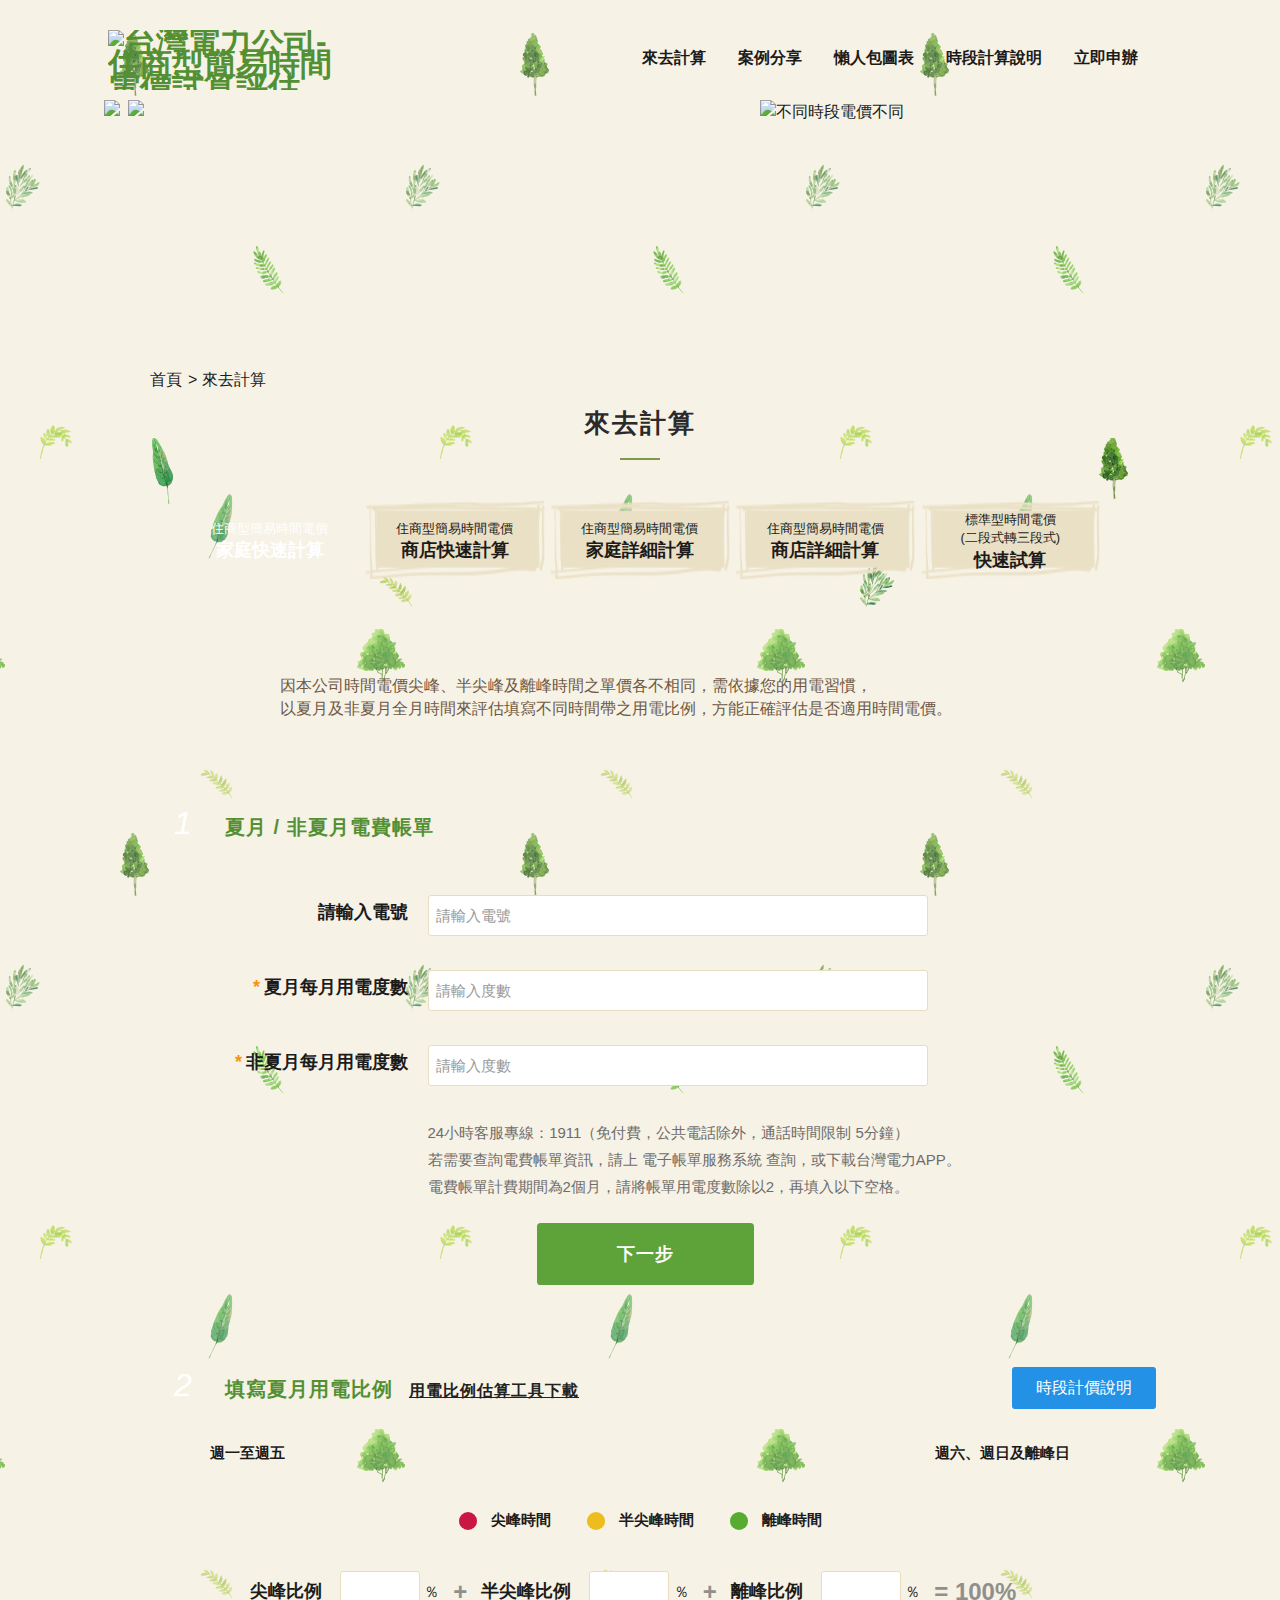
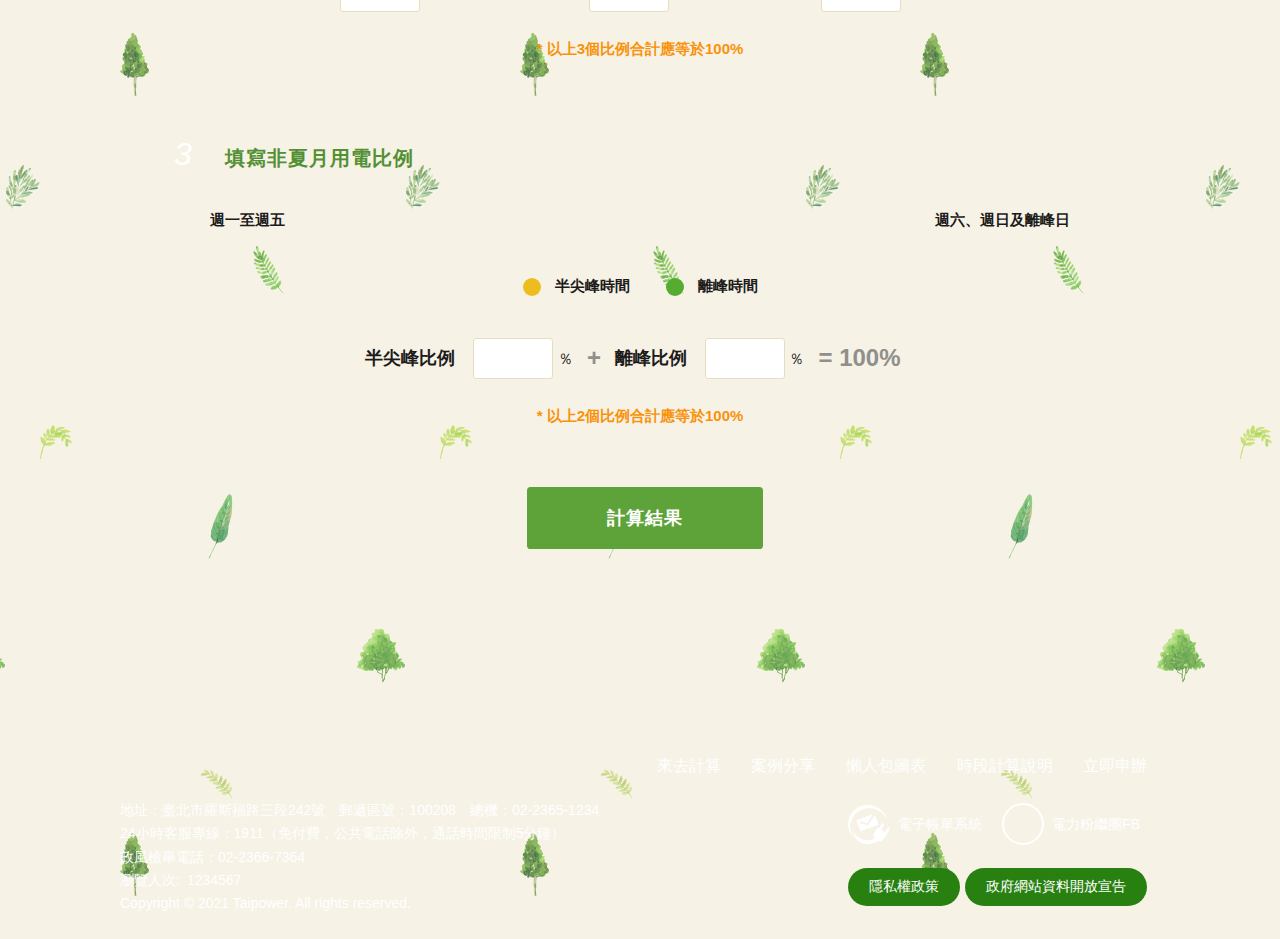
==== commit 4e6a60b7: "修正電價表顏色 個案分析統一改成案例分享 快速試算html與 css調整" ====
--- a/TOU_home_fast.htm
+++ b/TOU_home_fast.htm
@@ -144,10 +144,9 @@
               </div>
             </div>
             <div class="count_block">
-              <h3 class="count_title"><span>2</span>填寫夏月用電比例</h3>
+              <h3 class="count_title"><span>2</span>填寫夏月用電比例<a href="" class="tool">用電比例估算工具下載</a></h3>
               <div class="count_link">
                 <a href="" class="direction">時段計價說明</a>
-                <a href="" class="tool">用電比例估算小工具</a>
               </div>
               <div class="infographic">
                 <div class="left">
--- a/css/taipower.css
+++ b/css/taipower.css
@@ -1,2 +1,2 @@
-﻿html{font-family:sans-serif;-ms-text-size-adjust:100%;-webkit-text-size-adjust:100%}body{margin:0}article,aside,details,figcaption,figure,footer,header,hgroup,main,menu,nav,section,summary{display:block}audio,canvas,progress,video{display:inline-block;vertical-align:baseline}audio:not([controls]){display:none;height:0}[hidden],template{display:none}a{background-color:transparent}a:active,a:hover{outline:0}abbr[title]{border-bottom:1px dotted}b,strong{font-weight:bold}dfn{font-style:italic}h1{font-size:2em;margin:0.67em 0}mark{background:#ff0;color:#000}small{font-size:80%}sub,sup{font-size:75%;line-height:0;position:relative;vertical-align:baseline}sup{top:-0.5em}sub{bottom:-0.25em}img{border:0}svg:not(:root){overflow:hidden}figure{margin:1em 40px}hr{box-sizing:content-box;height:0}pre{overflow:auto}code,kbd,pre,samp{font-family:monospace, monospace;font-size:1em}button,input,optgroup,select,textarea{color:inherit;font:inherit;margin:0}button{overflow:visible}button,select{text-transform:none}button,html input[type="button"],input[type="reset"],input[type="submit"]{-webkit-appearance:button;cursor:pointer}button[disabled],html input[disabled]{cursor:default}button::-moz-focus-inner,input::-moz-focus-inner{border:0;padding:0}input{line-height:normal}input[type="checkbox"],input[type="radio"]{box-sizing:border-box;padding:0}input[type="number"]::-webkit-inner-spin-button,input[type="number"]::-webkit-outer-spin-button{height:auto}input[type="search"]{-webkit-appearance:textfield;box-sizing:content-box}input[type="search"]::-webkit-search-cancel-button,input[type="search"]::-webkit-search-decoration{-webkit-appearance:none}fieldset{border:1px solid #c0c0c0;margin:0 2px;padding:0.35em 0.625em 0.75em}legend{border:0;padding:0}textarea{overflow:auto}optgroup{font-weight:bold}table{border-collapse:collapse;border-spacing:0}td,th{padding:0}.row,.container,.divider,.divider-vertical,.tabSet,.header .navigation,.fatfooter,div.function,.pagination,.thumbnail .btn_grp,div.tag,.web_link,.publish_info,.sitemap,.slick-lightbox-slick-caption,.Syncing_slider{clear:both;zoom:1}.row:before,.container:before,.divider:before,.divider-vertical:before,.tabSet:before,.header .navigation:before,.fatfooter:before,div.function:before,.pagination:before,.thumbnail .btn_grp:before,div.tag:before,.web_link:before,.publish_info:before,.sitemap:before,.slick-lightbox-slick-caption:before,.Syncing_slider:before,.row:after,.container:after,.divider:after,.divider-vertical:after,.tabSet:after,.header .navigation:after,.fatfooter:after,div.function:after,.pagination:after,.thumbnail .btn_grp:after,div.tag:after,.web_link:after,.publish_info:after,.sitemap:after,.slick-lightbox-slick-caption:after,.Syncing_slider:after{content:"";display:table}.row:after,.container:after,.divider:after,.divider-vertical:after,.tabSet:after,.header .navigation:after,.fatfooter:after,div.function:after,.pagination:after,.thumbnail .btn_grp:after,div.tag:after,.web_link:after,.publish_info:after,.sitemap:after,.slick-lightbox-slick-caption:after,.Syncing_slider:after{clear:both}.flex-equal-2 .Flex-set,.flex-equal-3 .Flex-set,.flex-equal-4 .Flex-set,.flex-equal-5 .Flex-set,.flex-equal-5-3-1 .Flex-set,.flex-equal-6 .Flex-set,.flex-equal-6-4-2 .Flex-set,.flex-equal-6-3-1 .Flex-set,.flex-equal-6-2 .Flex-set,.flex-equal-7 .Flex-set,.flex-equal-8 .Flex-set,.flex-equal-8-6-4 .Flex-set,.flex-equal-8-5-3 .Flex-set,.flex-equal-8-5-2 .Flex-set,.flex-equal-9 .Flex-set,.flex-equal-9-6-3 .Flex-set,.flex-equal-9-5-4 .Flex-set,.flex-equal-9-4-2 .Flex-set,.flex-equal-10 .Flex-set,.flex-equal-11 .Flex-set,.flex-equal-12 .Flex-set,.flex-5 .Flex-set,.flex-6 .Flex-set,.flex-7 .Flex-set,.flex-8 .Flex-set,.flex-9 .Flex-set,.flex-10 .Flex-set,.flex-11 .Flex-set,.flex-3-3 .Flex-set,.flex-4-4 .Flex-set,.flex-5-5 .Flex-set,.flex-5-7 .Flex-set,.flex-6-6 .Flex-set,.flex-8-4 .Flex-set,.flex-4-8 .Flex-set,.flex-4-4-4 .Flex-set,.flex-3-3-3-3 .Flex-set,.flex-equal-TT .Flex-set,.flex-equal-TT-11 .Flex-set,.flex-equal-TT-10 .Flex-set,.flex-equal-TT-9 .Flex-set,.flex-equal-TT-8 .Flex-set,.flex-equal-TT-7 .Flex-set,.flex-equal-TT-6 .Flex-set,.flex-equal-TT-5 .Flex-set,.flex-equal-TT-4 .Flex-set,.flex-equal-TT-3 .Flex-set,.flex-equal-TT-2 .Flex-set{box-sizing:border-box;display:flex;flex-flow:row wrap;justify-content:space-between}.row{margin-left:-15px;margin-right:-15px}.row>div{box-sizing:border-box}.container{position:relative;margin-right:auto;margin-left:auto;padding-left:15px;padding-right:15px}html{font-size:100%;line-height:1em}.vertical_rhythm{background-image:url('[data-uri]');background-size:100%;background-image:-webkit-gradient(linear, 50% 100%, 50% 0%, color-stop(5%, rgba(187,187,187,0.4)),color-stop(5%, rgba(187,187,187,0)));background-image:-moz-linear-gradient(bottom, rgba(187,187,187,0.4) 5%,rgba(187,187,187,0) 5%);background-image:-webkit-linear-gradient(bottom, rgba(187,187,187,0.4) 5%,rgba(187,187,187,0) 5%);background-image:linear-gradient(to top, rgba(187,187,187,0.4) 5%,rgba(187,187,187,0) 5%);-moz-background-size:100% 2em;-o-background-size:100% 2em;-webkit-background-size:100% 2em;background-size:100% 2em;background-position:left top}.vertical_rhythm img{float:left;margin:0 16px 0 0}.cp{font-size:1em;line-height:2em}.cp h1{font-size:2em;line-height:1.5em;padding-top:0em;margin-bottom:.5em}.cp h2{font-size:1.5em;line-height:1.33333em;padding-top:0em;margin-bottom:0em}.cp h3{font-size:1.25em;line-height:1.6em;padding-top:0em;margin-bottom:0em}.cp h4{font-size:1.25em;line-height:1.6em;padding-top:0em;margin-bottom:0em}.cp h5{font-size:1.25em;line-height:1.6em;margin-top:0em;margin-bottom:0em}.cp h6{font-size:1em;line-height:2em;margin-top:0em;margin-bottom:0em}.cp p{font-size:1em;line-height:2em;margin-top:0em;margin-bottom:2em}.cp ul,.cp ol{font-size:1em;line-height:2em;margin-top:0em;margin-bottom:2em}.cp dd,.cp th,.cp td figure{font-size:1em;line-height:2em}.cp blockquote{background:#f2f2f2;font-style:normal;display:block;font-size:1em;line-height:2em;border-left:5px solid #539033;padding:32px;box-sizing:border-box;margin-left:.5em;margin-right:.5em;margin-top:0em;margin-bottom:2em}.cp img{max-width:100%}@media screen and (max-width: 767px){.cp img{max-width:100%;width:auto;clear:both}}body{font-size:1em;font-weight:normal;color:#1c1b1a;line-height:1.45em;font-family:Lato,"PingFang TC","Helvetica Neue",Helvetica,微軟正黑體,Arial,sans-serif;-webkit-text-size-adjust:none}a{color:#539033;text-decoration:none}a:hover,a:focus{color:#69b640;cursor:pointer}kbd{background:#FFF;border-radius:.2em;color:#555;font-weight:bold;display:inline-block;padding:.1em .6em;font-size:.938em;font-family:sans-serif;margin-right:.4em;margin-bottom:.1em;vertical-align:middle;border-top:1px solid #BBB;border-bottom:3px solid #BBB;border-left:2px solid #BBB;border-right:2px solid #BBB}kbd ~ kbd{margin-left:.4em}kbd kbd{border:none}.demosection{padding:0em 0 3em;text-align:center}.demosection [class^="col"]{border:1px solid #21baff;background:#baeaff;min-height:200px;color:#86817c;text-align:center;line-height:200px;font-size:1.5em;font-weight:bold;box-sizing:border-box}.demosection+.demosection{padding-top:2em}.demosection+.bg{background:#bfe2ad}.demosection.full .container{max-width:100% !important}.tt{color:#222}.full .container{max-width:100% !important}.col-6-6 .col{float:left;width:100%}@media (min-width: 768px){.col-6-6 .col{float:left;width:50%}}@media (min-width: 1025px){.col-6-6 .col{float:left;width:50%}}@media (min-width: 1400px){.col-6-6 .col{float:left;width:50%}}.col-4-4-4 .col{float:left;width:100%}@media (min-width: 768px){.col-4-4-4 .col{float:left;width:33.33333%}}@media (min-width: 1025px){.col-4-4-4 .col{float:left;width:33.33333%}}@media (min-width: 1400px){.col-4-4-4 .col{float:left;width:33.33333%}}.col-3-3-3-3 .col{float:left;width:100%}@media (min-width: 768px){.col-3-3-3-3 .col{float:left;width:50%}}@media (min-width: 1025px){.col-3-3-3-3 .col{float:left;width:25%}}@media (min-width: 1400px){.col-3-3-3-3 .col{float:left;width:25%}}.col-8-4 .col{float:left;width:100%}@media (min-width: 768px){.col-8-4 .col{float:left;width:66.66667%}}@media (min-width: 1025px){.col-8-4 .col{float:left;width:66.66667%}}@media (min-width: 1400px){.col-8-4 .col{float:left;width:66.66667%}}.col-8-4 .col:nth-child(2n){float:left;width:100%}@media (min-width: 768px){.col-8-4 .col:nth-child(2n){float:left;width:33.33333%}}@media (min-width: 1025px){.col-8-4 .col:nth-child(2n){float:left;width:33.33333%}}@media (min-width: 1400px){.col-8-4 .col:nth-child(2n){float:left;width:33.33333%}}.col-4-8 .col{float:left;width:100%}@media (min-width: 768px){.col-4-8 .col{float:left;width:33.33333%}}@media (min-width: 1025px){.col-4-8 .col{float:left;width:33.33333%}}@media (min-width: 1400px){.col-4-8 .col{float:left;width:33.33333%}}.col-4-8 .col:nth-child(2n){float:left;width:100%}@media (min-width: 768px){.col-4-8 .col:nth-child(2n){float:left;width:66.66667%}}@media (min-width: 1025px){.col-4-8 .col:nth-child(2n){float:left;width:66.66667%}}@media (min-width: 1400px){.col-4-8 .col:nth-child(2n){float:left;width:66.66667%}}.col-2-2-2-2-2-2 .col{float:left;width:50%}@media (min-width: 768px){.col-2-2-2-2-2-2 .col{float:left;width:16.66667%}}@media (min-width: 1025px){.col-2-2-2-2-2-2 .col{float:left;width:16.66667%}}@media (min-width: 1400px){.col-2-2-2-2-2-2 .col{float:left;width:16.66667%}}.cssname .news{float:left;width:100%}@media (min-width: 768px){.cssname .news{float:left;width:66.66667%}}@media (min-width: 1025px){.cssname .news{float:left;width:66.66667%}}@media (min-width: 1400px){.cssname .news{float:left;width:66.66667%}}.cssname .video{float:left;width:100%}@media (min-width: 768px){.cssname .video{float:left;width:33.33333%}}@media (min-width: 1025px){.cssname .video{float:left;width:33.33333%}}@media (min-width: 1400px){.cssname .video{float:left;width:33.33333%}}.col-3-6-3 .col{float:left;width:100%}@media (min-width: 768px){.col-3-6-3 .col{float:left;width:25%}}@media (min-width: 1025px){.col-3-6-3 .col{float:left;width:25%}}@media (min-width: 1400px){.col-3-6-3 .col{float:left;width:25%}}.col-3-6-3 .col:nth-child(2){float:left;width:100%}@media (min-width: 768px){.col-3-6-3 .col:nth-child(2){float:left;width:50%}}@media (min-width: 1025px){.col-3-6-3 .col:nth-child(2){float:left;width:50%}}@media (min-width: 1400px){.col-3-6-3 .col:nth-child(2){float:left;width:50%}}.col-5 .col{float:left;width:100%}@media (min-width: 768px){.col-5 .col{float:left;width:16.66667%}}@media (min-width: 1025px){.col-5 .col{float:left;width:16.66667%}}@media (min-width: 1400px){.col-5 .col{float:left;width:16.66667%}}.col-5 .col:first-child{margin-left:0%}@media (min-width: 768px){.col-5 .col:first-child{margin-left:8.33333%}}@media (min-width: 1025px){.col-5 .col:first-child{margin-left:8.33333%}}@media (min-width: 1400px){.col-5 .col:first-child{margin-left:8.33333%}}.flex-equal-2,.flex-equal-3,.flex-equal-4,.flex-equal-5,.flex-equal-5-3-1,.flex-equal-6,.flex-equal-6-4-2,.flex-equal-6-3-1,.flex-equal-6-2,.flex-equal-7,.flex-equal-8,.flex-equal-8-6-4,.flex-equal-8-5-3,.flex-equal-8-5-2,.flex-equal-9,.flex-equal-9-6-3,.flex-equal-9-5-4,.flex-equal-9-4-2,.flex-equal-10,.flex-equal-11,.flex-equal-12,.flex-5,.flex-6,.flex-7,.flex-8,.flex-9,.flex-10,.flex-11,.flex-3-3,.flex-4-4,.flex-5-5,.flex-5-7,.flex-6-6,.flex-8-4,.flex-4-8,.flex-4-4-4,.flex-3-3-3-3,.flex-equal-TT,.flex-equal-TT-11,.flex-equal-TT-10,.flex-equal-TT-9,.flex-equal-TT-8,.flex-equal-TT-7,.flex-equal-TT-6,.flex-equal-TT-5,.flex-equal-TT-4,.flex-equal-TT-3,.flex-equal-TT-2{margin:1em 0}.flex-equal-2 h2,.flex-equal-3 h2,.flex-equal-4 h2,.flex-equal-5 h2,.flex-equal-5-3-1 h2,.flex-equal-6 h2,.flex-equal-6-4-2 h2,.flex-equal-6-3-1 h2,.flex-equal-6-2 h2,.flex-equal-7 h2,.flex-equal-8 h2,.flex-equal-8-6-4 h2,.flex-equal-8-5-3 h2,.flex-equal-8-5-2 h2,.flex-equal-9 h2,.flex-equal-9-6-3 h2,.flex-equal-9-5-4 h2,.flex-equal-9-4-2 h2,.flex-equal-10 h2,.flex-equal-11 h2,.flex-equal-12 h2,.flex-5 h2,.flex-6 h2,.flex-7 h2,.flex-8 h2,.flex-9 h2,.flex-10 h2,.flex-11 h2,.flex-3-3 h2,.flex-4-4 h2,.flex-5-5 h2,.flex-5-7 h2,.flex-6-6 h2,.flex-8-4 h2,.flex-4-8 h2,.flex-4-4-4 h2,.flex-3-3-3-3 h2,.flex-equal-TT h2,.flex-equal-TT-11 h2,.flex-equal-TT-10 h2,.flex-equal-TT-9 h2,.flex-equal-TT-8 h2,.flex-equal-TT-7 h2,.flex-equal-TT-6 h2,.flex-equal-TT-5 h2,.flex-equal-TT-4 h2,.flex-equal-TT-3 h2,.flex-equal-TT-2 h2{text-align:center}.flex-equal-2 .Flex-set,.flex-equal-3 .Flex-set,.flex-equal-4 .Flex-set,.flex-equal-5 .Flex-set,.flex-equal-5-3-1 .Flex-set,.flex-equal-6 .Flex-set,.flex-equal-6-4-2 .Flex-set,.flex-equal-6-3-1 .Flex-set,.flex-equal-6-2 .Flex-set,.flex-equal-7 .Flex-set,.flex-equal-8 .Flex-set,.flex-equal-8-6-4 .Flex-set,.flex-equal-8-5-3 .Flex-set,.flex-equal-8-5-2 .Flex-set,.flex-equal-9 .Flex-set,.flex-equal-9-6-3 .Flex-set,.flex-equal-9-5-4 .Flex-set,.flex-equal-9-4-2 .Flex-set,.flex-equal-10 .Flex-set,.flex-equal-11 .Flex-set,.flex-equal-12 .Flex-set,.flex-5 .Flex-set,.flex-6 .Flex-set,.flex-7 .Flex-set,.flex-8 .Flex-set,.flex-9 .Flex-set,.flex-10 .Flex-set,.flex-11 .Flex-set,.flex-3-3 .Flex-set,.flex-4-4 .Flex-set,.flex-5-5 .Flex-set,.flex-5-7 .Flex-set,.flex-6-6 .Flex-set,.flex-8-4 .Flex-set,.flex-4-8 .Flex-set,.flex-4-4-4 .Flex-set,.flex-3-3-3-3 .Flex-set,.flex-equal-TT .Flex-set,.flex-equal-TT-11 .Flex-set,.flex-equal-TT-10 .Flex-set,.flex-equal-TT-9 .Flex-set,.flex-equal-TT-8 .Flex-set,.flex-equal-TT-7 .Flex-set,.flex-equal-TT-6 .Flex-set,.flex-equal-TT-5 .Flex-set,.flex-equal-TT-4 .Flex-set,.flex-equal-TT-3 .Flex-set,.flex-equal-TT-2 .Flex-set{background:#eee}.flex-equal-2 .Flex-set .col p,.flex-equal-3 .Flex-set .col p,.flex-equal-4 .Flex-set .col p,.flex-equal-5 .Flex-set .col p,.flex-equal-5-3-1 .Flex-set .col p,.flex-equal-6 .Flex-set .col p,.flex-equal-6-4-2 .Flex-set .col p,.flex-equal-6-3-1 .Flex-set .col p,.flex-equal-6-2 .Flex-set .col p,.flex-equal-7 .Flex-set .col p,.flex-equal-8 .Flex-set .col p,.flex-equal-8-6-4 .Flex-set .col p,.flex-equal-8-5-3 .Flex-set .col p,.flex-equal-8-5-2 .Flex-set .col p,.flex-equal-9 .Flex-set .col p,.flex-equal-9-6-3 .Flex-set .col p,.flex-equal-9-5-4 .Flex-set .col p,.flex-equal-9-4-2 .Flex-set .col p,.flex-equal-10 .Flex-set .col p,.flex-equal-11 .Flex-set .col p,.flex-equal-12 .Flex-set .col p,.flex-5 .Flex-set .col p,.flex-6 .Flex-set .col p,.flex-7 .Flex-set .col p,.flex-8 .Flex-set .col p,.flex-9 .Flex-set .col p,.flex-10 .Flex-set .col p,.flex-11 .Flex-set .col p,.flex-3-3 .Flex-set .col p,.flex-4-4 .Flex-set .col p,.flex-5-5 .Flex-set .col p,.flex-5-7 .Flex-set .col p,.flex-6-6 .Flex-set .col p,.flex-8-4 .Flex-set .col p,.flex-4-8 .Flex-set .col p,.flex-4-4-4 .Flex-set .col p,.flex-3-3-3-3 .Flex-set .col p,.flex-equal-TT .Flex-set .col p,.flex-equal-TT-11 .Flex-set .col p,.flex-equal-TT-10 .Flex-set .col p,.flex-equal-TT-9 .Flex-set .col p,.flex-equal-TT-8 .Flex-set .col p,.flex-equal-TT-7 .Flex-set .col p,.flex-equal-TT-6 .Flex-set .col p,.flex-equal-TT-5 .Flex-set .col p,.flex-equal-TT-4 .Flex-set .col p,.flex-equal-TT-3 .Flex-set .col p,.flex-equal-TT-2 .Flex-set .col p{color:rgba(255,255,255,0.5)}.flex-equal-2 .Flex-set .left,.flex-equal-3 .Flex-set .left,.flex-equal-4 .Flex-set .left,.flex-equal-5 .Flex-set .left,.flex-equal-5-3-1 .Flex-set .left,.flex-equal-6 .Flex-set .left,.flex-equal-6-4-2 .Flex-set .left,.flex-equal-6-3-1 .Flex-set .left,.flex-equal-6-2 .Flex-set .left,.flex-equal-7 .Flex-set .left,.flex-equal-8 .Flex-set .left,.flex-equal-8-6-4 .Flex-set .left,.flex-equal-8-5-3 .Flex-set .left,.flex-equal-8-5-2 .Flex-set .left,.flex-equal-9 .Flex-set .left,.flex-equal-9-6-3 .Flex-set .left,.flex-equal-9-5-4 .Flex-set .left,.flex-equal-9-4-2 .Flex-set .left,.flex-equal-10 .Flex-set .left,.flex-equal-11 .Flex-set .left,.flex-equal-12 .Flex-set .left,.flex-5 .Flex-set .left,.flex-6 .Flex-set .left,.flex-7 .Flex-set .left,.flex-8 .Flex-set .left,.flex-9 .Flex-set .left,.flex-10 .Flex-set .left,.flex-11 .Flex-set .left,.flex-3-3 .Flex-set .left,.flex-4-4 .Flex-set .left,.flex-5-5 .Flex-set .left,.flex-5-7 .Flex-set .left,.flex-6-6 .Flex-set .left,.flex-8-4 .Flex-set .left,.flex-4-8 .Flex-set .left,.flex-4-4-4 .Flex-set .left,.flex-3-3-3-3 .Flex-set .left,.flex-equal-TT .Flex-set .left,.flex-equal-TT-11 .Flex-set .left,.flex-equal-TT-10 .Flex-set .left,.flex-equal-TT-9 .Flex-set .left,.flex-equal-TT-8 .Flex-set .left,.flex-equal-TT-7 .Flex-set .left,.flex-equal-TT-6 .Flex-set .left,.flex-equal-TT-5 .Flex-set .left,.flex-equal-TT-4 .Flex-set .left,.flex-equal-TT-3 .Flex-set .left,.flex-equal-TT-2 .Flex-set .left{flex-basis:calc(100% / 12 * 5 - 2px);max-width:calc(100% / 12 * 5 - 2px);padding:0 calc(40px/2);background:#00bcd4;color:#fff}.flex-equal-2 .Flex-set .right,.flex-equal-3 .Flex-set .right,.flex-equal-4 .Flex-set .right,.flex-equal-5 .Flex-set .right,.flex-equal-5-3-1 .Flex-set .right,.flex-equal-6 .Flex-set .right,.flex-equal-6-4-2 .Flex-set .right,.flex-equal-6-3-1 .Flex-set .right,.flex-equal-6-2 .Flex-set .right,.flex-equal-7 .Flex-set .right,.flex-equal-8 .Flex-set .right,.flex-equal-8-6-4 .Flex-set .right,.flex-equal-8-5-3 .Flex-set .right,.flex-equal-8-5-2 .Flex-set .right,.flex-equal-9 .Flex-set .right,.flex-equal-9-6-3 .Flex-set .right,.flex-equal-9-5-4 .Flex-set .right,.flex-equal-9-4-2 .Flex-set .right,.flex-equal-10 .Flex-set .right,.flex-equal-11 .Flex-set .right,.flex-equal-12 .Flex-set .right,.flex-5 .Flex-set .right,.flex-6 .Flex-set .right,.flex-7 .Flex-set .right,.flex-8 .Flex-set .right,.flex-9 .Flex-set .right,.flex-10 .Flex-set .right,.flex-11 .Flex-set .right,.flex-3-3 .Flex-set .right,.flex-4-4 .Flex-set .right,.flex-5-5 .Flex-set .right,.flex-5-7 .Flex-set .right,.flex-6-6 .Flex-set .right,.flex-8-4 .Flex-set .right,.flex-4-8 .Flex-set .right,.flex-4-4-4 .Flex-set .right,.flex-3-3-3-3 .Flex-set .right,.flex-equal-TT .Flex-set .right,.flex-equal-TT-11 .Flex-set .right,.flex-equal-TT-10 .Flex-set .right,.flex-equal-TT-9 .Flex-set .right,.flex-equal-TT-8 .Flex-set .right,.flex-equal-TT-7 .Flex-set .right,.flex-equal-TT-6 .Flex-set .right,.flex-equal-TT-5 .Flex-set .right,.flex-equal-TT-4 .Flex-set .right,.flex-equal-TT-3 .Flex-set .right,.flex-equal-TT-2 .Flex-set .right{flex-basis:calc(100% / 12 * 7 - 10px);max-width:calc(100% / 12 * 7 - 10px);padding:0 calc(120px/2);background:deeppink;color:#fff}.flex-equal-2 .Flex-set .col{flex-basis:calc(100% / 2 - 4px);max-width:calc(100% / 2 - 4px);padding:0 calc(30px/2);background:#485b8a;color:#fff;margin:4px 0}.flex-equal-2 .Flex-set .col:last-child:nth-child(12n-1){margin-right:0 !important}.flex-equal-2 .Flex-set .col:last-child:nth-child(12n-2){margin-right:0 !important}.flex-equal-2 .Flex-set .col:last-child:nth-child(12n-3){margin-right:0 !important}.flex-equal-2 .Flex-set .col:last-child:nth-child(12n-4){margin-right:0 !important}.flex-equal-2 .Flex-set .col:last-child:nth-child(12n-5){margin-right:0 !important}.flex-equal-2 .Flex-set .col:last-child:nth-child(12n-6){margin-right:0 !important}.flex-equal-2 .Flex-set .col:last-child:nth-child(12n-7){margin-right:0 !important}.flex-equal-2 .Flex-set .col:last-child:nth-child(12n-8){margin-right:0 !important}.flex-equal-2 .Flex-set .col:last-child:nth-child(12n-9){margin-right:0 !important}.flex-equal-2 .Flex-set .col:last-child:nth-child(12n-10){margin-right:0 !important}.flex-equal-2 .Flex-set .col:last-child:nth-child(12n-11){margin-right:0 !important}.flex-equal-2 .Flex-set .col:last-child:nth-child(12n-12){margin-right:0 !important}@media screen and (max-width: 1024px){.flex-equal-2 .Flex-set{position:relative;min-height:1px;padding-left:15px;padding-right:15px;box-sizing:border-box}.flex-equal-2 .Flex-set .col{flex-basis:calc(100% / 1 - 0px);max-width:calc(100% / 1 - 0px);padding:0 calc(16px/2)}.flex-equal-2 .Flex-set .col:last-child{margin-right:0 !important}}.flex-equal-3 .Flex-set{flex-flow:row wrap}.flex-equal-3 .Flex-set .col{flex-basis:calc(100% / 3 - 10px);max-width:calc(100% / 3 - 10px);padding:0 calc(20px/2);background:#af2333;color:#fff;margin:4px 0}.flex-equal-3 .Flex-set .col:last-child:nth-child(3n){margin-right:0 !important}.flex-equal-3 .Flex-set .col:last-child:nth-child(3n-1){margin-right:calc( (100% / 3 - 10px)*1 + (10px*3)*1 / (3 - 1) )}.flex-equal-3 .Flex-set .col:last-child:nth-child(3n){margin-right:0 !important}.flex-equal-3 .Flex-set .col:last-child:nth-child(3n-2){margin-right:calc( (100% / 3 - 10px)*2 + (10px*3)*2 / (3 - 1) )}.flex-equal-3 .Flex-set .thumbnail{flex-basis:calc(100% / 3 - 10px);max-width:calc(100% / 3 - 10px);padding:0 calc(0px/2);background:#fff;color:#222;margin-top:.5em;margin-bottom:.5em}.flex-equal-3 .Flex-set .thumbnail:last-child:nth-child(3n){margin-right:0 !important}.flex-equal-3 .Flex-set .thumbnail:last-child:nth-child(3n-1){margin-right:calc( (100% / 3 - 10px)*1 + (10px*3)*1 / (3 - 1) )}.flex-equal-3 .Flex-set .thumbnail:last-child:nth-child(3n){margin-right:0 !important}.flex-equal-3 .Flex-set .thumbnail:last-child:nth-child(3n-2){margin-right:calc( (100% / 3 - 10px)*2 + (10px*3)*2 / (3 - 1) )}@media screen and (max-width: 1024px){.flex-equal-3 .Flex-set{position:relative;min-height:1px;padding-left:1em;padding-right:1em;box-sizing:border-box}.flex-equal-3 .Flex-set .col{flex-basis:calc(100% / 2 - 10px);max-width:calc(100% / 2 - 10px);padding:0 calc(0px/2)}.flex-equal-3 .Flex-set .col:last-child:nth-child(12n-1){margin-right:0 !important}.flex-equal-3 .Flex-set .col:last-child:nth-child(12n-2){margin-right:0 !important}.flex-equal-3 .Flex-set .col:last-child:nth-child(12n-3){margin-right:0 !important}.flex-equal-3 .Flex-set .col:last-child:nth-child(12n-4){margin-right:0 !important}.flex-equal-3 .Flex-set .col:last-child:nth-child(12n-5){margin-right:0 !important}.flex-equal-3 .Flex-set .col:last-child:nth-child(12n-6){margin-right:0 !important}.flex-equal-3 .Flex-set .col:last-child:nth-child(12n-7){margin-right:0 !important}.flex-equal-3 .Flex-set .col:last-child:nth-child(12n-8){margin-right:0 !important}.flex-equal-3 .Flex-set .col:last-child:nth-child(12n-9){margin-right:0 !important}.flex-equal-3 .Flex-set .col:last-child:nth-child(12n-10){margin-right:0 !important}.flex-equal-3 .Flex-set .col:last-child:nth-child(12n-11){margin-right:0 !important}.flex-equal-3 .Flex-set .col:last-child:nth-child(12n-12){margin-right:0 !important}.flex-equal-3 .Flex-set .col:nth-child(3n-2){border:dashed 8px #222}.flex-equal-3 .Flex-set .thumbnail{flex-basis:calc(100% / 2 - 1%);max-width:calc(100% / 2 - 1%);padding:0 calc(0px/2)}.flex-equal-3 .Flex-set .thumbnail:last-child:nth-child(12n-1){margin-right:0 !important}.flex-equal-3 .Flex-set .thumbnail:last-child:nth-child(12n-2){margin-right:0 !important}.flex-equal-3 .Flex-set .thumbnail:last-child:nth-child(12n-3){margin-right:0 !important}.flex-equal-3 .Flex-set .thumbnail:last-child:nth-child(12n-4){margin-right:0 !important}.flex-equal-3 .Flex-set .thumbnail:last-child:nth-child(12n-5){margin-right:0 !important}.flex-equal-3 .Flex-set .thumbnail:last-child:nth-child(12n-6){margin-right:0 !important}.flex-equal-3 .Flex-set .thumbnail:last-child:nth-child(12n-7){margin-right:0 !important}.flex-equal-3 .Flex-set .thumbnail:last-child:nth-child(12n-8){margin-right:0 !important}.flex-equal-3 .Flex-set .thumbnail:last-child:nth-child(12n-9){margin-right:0 !important}.flex-equal-3 .Flex-set .thumbnail:last-child:nth-child(12n-10){margin-right:0 !important}.flex-equal-3 .Flex-set .thumbnail:last-child:nth-child(12n-11){margin-right:0 !important}.flex-equal-3 .Flex-set .thumbnail:last-child:nth-child(12n-12){margin-right:0 !important}}@media screen and (max-width: 767px){.flex-equal-3 .Flex-set{position:relative;min-height:1px;padding-left:15px;padding-right:15px;box-sizing:border-box}.flex-equal-3 .Flex-set .col{flex-basis:calc(100% / 1 - 0px);max-width:calc(100% / 1 - 0px);padding:0 calc(10px/2)}.flex-equal-3 .Flex-set .col:last-child{margin-right:0 !important}.flex-equal-3 .Flex-set .thumbnail{flex-basis:calc(100% / 1 - 10px);max-width:calc(100% / 1 - 10px);padding:0 calc(10px/2)}.flex-equal-3 .Flex-set .thumbnail:last-child{margin-right:0 !important}}.flex-equal-4 .Flex-set{flex-flow:row wrap}.flex-equal-4 .Flex-set .col{flex-basis:calc(100% / 4 - 10px);max-width:calc(100% / 4 - 10px);padding:0 calc(30px/2);background:#795548;color:#fff;margin:4px 0}.flex-equal-4 .Flex-set .col:last-child:nth-child(4n){margin-right:0 !important}.flex-equal-4 .Flex-set .col:last-child:nth-child(4n-1){margin-right:calc( (100% / 4 - 10px)*1 + (10px*4)*1 / (4 - 1) )}.flex-equal-4 .Flex-set .col:last-child:nth-child(4n){margin-right:0 !important}.flex-equal-4 .Flex-set .col:last-child:nth-child(4n-2){margin-right:calc( (100% / 4 - 10px)*2 + (10px*4)*2 / (4 - 1) )}.flex-equal-4 .Flex-set .col:last-child:nth-child(4n){margin-right:0 !important}.flex-equal-4 .Flex-set .col:last-child:nth-child(4n-3){margin-right:calc( (100% / 4 - 10px)*3 + (10px*4)*3 / (4 - 1) )}@media screen and (max-width: 1024px){.flex-equal-4 .Flex-set .col{flex-basis:calc(100% / 3 - 6px);max-width:calc(100% / 3 - 6px);padding:0 calc(1em/2)}.flex-equal-4 .Flex-set .col:last-child:nth-child(3n){margin-right:0 !important}.flex-equal-4 .Flex-set .col:last-child:nth-child(3n-1){margin-right:calc( (100% / 3 - 6px)*1 + (6px*3)*1 / (3 - 1) )}.flex-equal-4 .Flex-set .col:last-child:nth-child(3n){margin-right:0 !important}.flex-equal-4 .Flex-set .col:last-child:nth-child(3n-2){margin-right:calc( (100% / 3 - 6px)*2 + (6px*3)*2 / (3 - 1) )}}@media screen and (max-width: 767px){.flex-equal-4 .Flex-set{position:relative;min-height:1px;padding-left:15px;padding-right:15px;box-sizing:border-box}.flex-equal-4 .Flex-set .col{flex-basis:calc(100% / 2 - 4px);max-width:calc(100% / 2 - 4px);padding:0 calc(1em/2)}.flex-equal-4 .Flex-set .col:last-child:nth-child(12n-1){margin-right:0 !important}.flex-equal-4 .Flex-set .col:last-child:nth-child(12n-2){margin-right:0 !important}.flex-equal-4 .Flex-set .col:last-child:nth-child(12n-3){margin-right:0 !important}.flex-equal-4 .Flex-set .col:last-child:nth-child(12n-4){margin-right:0 !important}.flex-equal-4 .Flex-set .col:last-child:nth-child(12n-5){margin-right:0 !important}.flex-equal-4 .Flex-set .col:last-child:nth-child(12n-6){margin-right:0 !important}.flex-equal-4 .Flex-set .col:last-child:nth-child(12n-7){margin-right:0 !important}.flex-equal-4 .Flex-set .col:last-child:nth-child(12n-8){margin-right:0 !important}.flex-equal-4 .Flex-set .col:last-child:nth-child(12n-9){margin-right:0 !important}.flex-equal-4 .Flex-set .col:last-child:nth-child(12n-10){margin-right:0 !important}.flex-equal-4 .Flex-set .col:last-child:nth-child(12n-11){margin-right:0 !important}.flex-equal-4 .Flex-set .col:last-child:nth-child(12n-12){margin-right:0 !important}}.flex-equal-5 .Flex-set{flex-flow:row wrap}.flex-equal-5 .Flex-set .col{flex-basis:calc(100% / 5 - 5px);max-width:calc(100% / 5 - 5px);padding:0 calc(20px/2);background:#00bcd4;color:#fff;margin:4px 0}.flex-equal-5 .Flex-set .col:last-child:nth-child(5n){margin-right:0}.flex-equal-5 .Flex-set .col:last-child:nth-child(5n-1){margin-right:calc( (100% / 5 - 5px)*1 + (5px*5)*1 / (5 - 1) )}.flex-equal-5 .Flex-set .col:last-child:nth-child(5n){margin-right:0}.flex-equal-5 .Flex-set .col:last-child:nth-child(5n-2){margin-right:calc( (100% / 5 - 5px)*2 + (5px*5)*2 / (5 - 1) )}.flex-equal-5 .Flex-set .col:last-child:nth-child(5n){margin-right:0}.flex-equal-5 .Flex-set .col:last-child:nth-child(5n-3){margin-right:calc( (100% / 5 - 5px)*3 + (5px*5)*3 / (5 - 1) )}.flex-equal-5 .Flex-set .col:last-child:nth-child(5n){margin-right:0}.flex-equal-5 .Flex-set .col:last-child:nth-child(5n-4){margin-right:calc( (100% / 5 - 5px)*4 + (5px*5)*4 / (5 - 1) )}@media screen and (max-width: 1024px){.flex-equal-5 .Flex-set{position:relative;min-height:1px;padding-left:20px;padding-right:20px;box-sizing:border-box}.flex-equal-5 .Flex-set .col{margin-top:.25em;margin-bottom:.25em;flex-basis:calc(100% / 4 - 10px);max-width:calc(100% / 4 - 10px);padding:0 calc(20px/2)}.flex-equal-5 .Flex-set .col:last-child:nth-child(4n){margin-right:0 !important}.flex-equal-5 .Flex-set .col:last-child:nth-child(4n-1){margin-right:calc( (100% / 4 - 10px)*1 + (10px*4)*1 / (4 - 1) )}.flex-equal-5 .Flex-set .col:last-child:nth-child(4n){margin-right:0 !important}.flex-equal-5 .Flex-set .col:last-child:nth-child(4n-2){margin-right:calc( (100% / 4 - 10px)*2 + (10px*4)*2 / (4 - 1) )}.flex-equal-5 .Flex-set .col:last-child:nth-child(4n){margin-right:0 !important}.flex-equal-5 .Flex-set .col:last-child:nth-child(4n-3){margin-right:calc( (100% / 4 - 10px)*3 + (10px*4)*3 / (4 - 1) )}}@media screen and (max-width: 767px){.flex-equal-5 .Flex-set .col{flex-basis:calc(100% / 2 - 4px);max-width:calc(100% / 2 - 4px);padding:0 calc(10px/2)}.flex-equal-5 .Flex-set .col:last-child:nth-child(12n-1){margin-right:0 !important}.flex-equal-5 .Flex-set .col:last-child:nth-child(12n-2){margin-right:0 !important}.flex-equal-5 .Flex-set .col:last-child:nth-child(12n-3){margin-right:0 !important}.flex-equal-5 .Flex-set .col:last-child:nth-child(12n-4){margin-right:0 !important}.flex-equal-5 .Flex-set .col:last-child:nth-child(12n-5){margin-right:0 !important}.flex-equal-5 .Flex-set .col:last-child:nth-child(12n-6){margin-right:0 !important}.flex-equal-5 .Flex-set .col:last-child:nth-child(12n-7){margin-right:0 !important}.flex-equal-5 .Flex-set .col:last-child:nth-child(12n-8){margin-right:0 !important}.flex-equal-5 .Flex-set .col:last-child:nth-child(12n-9){margin-right:0 !important}.flex-equal-5 .Flex-set .col:last-child:nth-child(12n-10){margin-right:0 !important}.flex-equal-5 .Flex-set .col:last-child:nth-child(12n-11){margin-right:0 !important}.flex-equal-5 .Flex-set .col:last-child:nth-child(12n-12){margin-right:0 !important}}.flex-equal-5-3-1 .Flex-set{position:relative;min-height:1px;padding-left:15px;padding-right:15px;box-sizing:border-box}.flex-equal-5-3-1 .Flex-set .col{flex-basis:calc(100% / 5 - 5px);max-width:calc(100% / 5 - 5px);padding:0 calc(20px/2);background:#00bcd4;color:#fff;margin:4px 0}.flex-equal-5-3-1 .Flex-set .col:last-child:nth-child(5n){margin-right:0}.flex-equal-5-3-1 .Flex-set .col:last-child:nth-child(5n-1){margin-right:calc( (100% / 5 - 5px)*1 + (5px*5)*1 / (5 - 1) )}.flex-equal-5-3-1 .Flex-set .col:last-child:nth-child(5n){margin-right:0}.flex-equal-5-3-1 .Flex-set .col:last-child:nth-child(5n-2){margin-right:calc( (100% / 5 - 5px)*2 + (5px*5)*2 / (5 - 1) )}.flex-equal-5-3-1 .Flex-set .col:last-child:nth-child(5n){margin-right:0}.flex-equal-5-3-1 .Flex-set .col:last-child:nth-child(5n-3){margin-right:calc( (100% / 5 - 5px)*3 + (5px*5)*3 / (5 - 1) )}.flex-equal-5-3-1 .Flex-set .col:last-child:nth-child(5n){margin-right:0}.flex-equal-5-3-1 .Flex-set .col:last-child:nth-child(5n-4){margin-right:calc( (100% / 5 - 5px)*4 + (5px*5)*4 / (5 - 1) )}@media screen and (max-width: 1024px){.flex-equal-5-3-1 .Flex-set .col{flex-basis:calc(100% / 3 - 4px);max-width:calc(100% / 3 - 4px);padding:0 calc(20px/2)}.flex-equal-5-3-1 .Flex-set .col:last-child:nth-child(3n){margin-right:0 !important}.flex-equal-5-3-1 .Flex-set .col:last-child:nth-child(3n-1){margin-right:calc( (100% / 3 - 4px)*1 + (4px*3)*1 / (3 - 1) )}.flex-equal-5-3-1 .Flex-set .col:last-child:nth-child(3n){margin-right:0 !important}.flex-equal-5-3-1 .Flex-set .col:last-child:nth-child(3n-2){margin-right:calc( (100% / 3 - 4px)*2 + (4px*3)*2 / (3 - 1) )}}@media screen and (max-width: 767px){.flex-equal-5-3-1 .Flex-set .col{flex-basis:calc(100% / 1 - 4px);max-width:calc(100% / 1 - 4px);padding:0 calc(20px/2)}.flex-equal-5-3-1 .Flex-set .col:last-child{margin-right:0 !important}}.flex-equal-6 .Flex-set{flex-flow:row wrap}.flex-equal-6 .Flex-set .col{flex-basis:calc(100% / 6 - 10px);max-width:calc(100% / 6 - 10px);padding:0 calc(20px/2);background:#09a20f;color:#fff;margin:4px 0}.flex-equal-6 .Flex-set .col:last-child:nth-child(6n){margin-right:0}.flex-equal-6 .Flex-set .col:last-child:nth-child(6n-1){margin-right:calc( (100% / 6 - 10px)*1 + (10px*6)*1 / (6 - 1) )}.flex-equal-6 .Flex-set .col:last-child:nth-child(6n){margin-right:0}.flex-equal-6 .Flex-set .col:last-child:nth-child(6n-2){margin-right:calc( (100% / 6 - 10px)*2 + (10px*6)*2 / (6 - 1) )}.flex-equal-6 .Flex-set .col:last-child:nth-child(6n){margin-right:0}.flex-equal-6 .Flex-set .col:last-child:nth-child(6n-3){margin-right:calc( (100% / 6 - 10px)*3 + (10px*6)*3 / (6 - 1) )}.flex-equal-6 .Flex-set .col:last-child:nth-child(6n){margin-right:0}.flex-equal-6 .Flex-set .col:last-child:nth-child(6n-4){margin-right:calc( (100% / 6 - 10px)*4 + (10px*6)*4 / (6 - 1) )}.flex-equal-6 .Flex-set .col:last-child:nth-child(6n){margin-right:0}.flex-equal-6 .Flex-set .col:last-child:nth-child(6n-5){margin-right:calc( (100% / 6 - 10px)*5 + (10px*6)*5 / (6 - 1) )}@media screen and (max-width: 1024px){.flex-equal-6 .Flex-set{position:relative;min-height:1px;padding-left:10px;padding-right:10px;box-sizing:border-box}.flex-equal-6 .Flex-set .col{margin-top:.25em;margin-bottom:.25em;flex-basis:calc(100% / 4 - 10px);max-width:calc(100% / 4 - 10px);padding:0 calc(20px/2)}.flex-equal-6 .Flex-set .col:last-child:nth-child(4n){margin-right:0 !important}.flex-equal-6 .Flex-set .col:last-child:nth-child(4n-1){margin-right:calc( (100% / 4 - 10px)*1 + (10px*4)*1 / (4 - 1) )}.flex-equal-6 .Flex-set .col:last-child:nth-child(4n){margin-right:0 !important}.flex-equal-6 .Flex-set .col:last-child:nth-child(4n-2){margin-right:calc( (100% / 4 - 10px)*2 + (10px*4)*2 / (4 - 1) )}.flex-equal-6 .Flex-set .col:last-child:nth-child(4n){margin-right:0 !important}.flex-equal-6 .Flex-set .col:last-child:nth-child(4n-3){margin-right:calc( (100% / 4 - 10px)*3 + (10px*4)*3 / (4 - 1) )}}@media screen and (max-width: 767px){.flex-equal-6 .Flex-set .col{flex-basis:calc(100% / 2 - 4px);max-width:calc(100% / 2 - 4px);padding:0 calc(20px/2)}.flex-equal-6 .Flex-set .col:last-child:nth-child(12n-1){margin-right:0 !important}.flex-equal-6 .Flex-set .col:last-child:nth-child(12n-2){margin-right:0 !important}.flex-equal-6 .Flex-set .col:last-child:nth-child(12n-3){margin-right:0 !important}.flex-equal-6 .Flex-set .col:last-child:nth-child(12n-4){margin-right:0 !important}.flex-equal-6 .Flex-set .col:last-child:nth-child(12n-5){margin-right:0 !important}.flex-equal-6 .Flex-set .col:last-child:nth-child(12n-6){margin-right:0 !important}.flex-equal-6 .Flex-set .col:last-child:nth-child(12n-7){margin-right:0 !important}.flex-equal-6 .Flex-set .col:last-child:nth-child(12n-8){margin-right:0 !important}.flex-equal-6 .Flex-set .col:last-child:nth-child(12n-9){margin-right:0 !important}.flex-equal-6 .Flex-set .col:last-child:nth-child(12n-10){margin-right:0 !important}.flex-equal-6 .Flex-set .col:last-child:nth-child(12n-11){margin-right:0 !important}.flex-equal-6 .Flex-set .col:last-child:nth-child(12n-12){margin-right:0 !important}}.flex-equal-6-4-2 .Flex-set,.flex-equal-6-3-1 .Flex-set,.flex-equal-6-2 .Flex-set{position:relative;min-height:1px;padding-left:15px;padding-right:15px;box-sizing:border-box}.flex-equal-6-4-2 .Flex-set .col,.flex-equal-6-3-1 .Flex-set .col,.flex-equal-6-2 .Flex-set .col{flex-basis:calc(100% / 6 - 10px);max-width:calc(100% / 6 - 10px);padding:0 calc(20px/2);background:#09a20f;color:#fff;margin:4px 0}.flex-equal-6-4-2 .Flex-set .col:last-child:nth-child(6n),.flex-equal-6-3-1 .Flex-set .col:last-child:nth-child(6n),.flex-equal-6-2 .Flex-set .col:last-child:nth-child(6n){margin-right:0}.flex-equal-6-4-2 .Flex-set .col:last-child:nth-child(6n-1),.flex-equal-6-3-1 .Flex-set .col:last-child:nth-child(6n-1),.flex-equal-6-2 .Flex-set .col:last-child:nth-child(6n-1){margin-right:calc( (100% / 6 - 10px)*1 + (10px*6)*1 / (6 - 1) )}.flex-equal-6-4-2 .Flex-set .col:last-child:nth-child(6n),.flex-equal-6-3-1 .Flex-set .col:last-child:nth-child(6n),.flex-equal-6-2 .Flex-set .col:last-child:nth-child(6n){margin-right:0}.flex-equal-6-4-2 .Flex-set .col:last-child:nth-child(6n-2),.flex-equal-6-3-1 .Flex-set .col:last-child:nth-child(6n-2),.flex-equal-6-2 .Flex-set .col:last-child:nth-child(6n-2){margin-right:calc( (100% / 6 - 10px)*2 + (10px*6)*2 / (6 - 1) )}.flex-equal-6-4-2 .Flex-set .col:last-child:nth-child(6n),.flex-equal-6-3-1 .Flex-set .col:last-child:nth-child(6n),.flex-equal-6-2 .Flex-set .col:last-child:nth-child(6n){margin-right:0}.flex-equal-6-4-2 .Flex-set .col:last-child:nth-child(6n-3),.flex-equal-6-3-1 .Flex-set .col:last-child:nth-child(6n-3),.flex-equal-6-2 .Flex-set .col:last-child:nth-child(6n-3){margin-right:calc( (100% / 6 - 10px)*3 + (10px*6)*3 / (6 - 1) )}.flex-equal-6-4-2 .Flex-set .col:last-child:nth-child(6n),.flex-equal-6-3-1 .Flex-set .col:last-child:nth-child(6n),.flex-equal-6-2 .Flex-set .col:last-child:nth-child(6n){margin-right:0}.flex-equal-6-4-2 .Flex-set .col:last-child:nth-child(6n-4),.flex-equal-6-3-1 .Flex-set .col:last-child:nth-child(6n-4),.flex-equal-6-2 .Flex-set .col:last-child:nth-child(6n-4){margin-right:calc( (100% / 6 - 10px)*4 + (10px*6)*4 / (6 - 1) )}.flex-equal-6-4-2 .Flex-set .col:last-child:nth-child(6n),.flex-equal-6-3-1 .Flex-set .col:last-child:nth-child(6n),.flex-equal-6-2 .Flex-set .col:last-child:nth-child(6n){margin-right:0}.flex-equal-6-4-2 .Flex-set .col:last-child:nth-child(6n-5),.flex-equal-6-3-1 .Flex-set .col:last-child:nth-child(6n-5),.flex-equal-6-2 .Flex-set .col:last-child:nth-child(6n-5){margin-right:calc( (100% / 6 - 10px)*5 + (10px*6)*5 / (6 - 1) )}@media screen and (max-width: 1024px){.flex-equal-6-4-2 .Flex-set .col{flex-basis:calc(100% / 4 - 10px);max-width:calc(100% / 4 - 10px);padding:0 calc(20px/2)}.flex-equal-6-4-2 .Flex-set .col:last-child:nth-child(4n){margin-right:0 !important}.flex-equal-6-4-2 .Flex-set .col:last-child:nth-child(4n-1){margin-right:calc( (100% / 4 - 10px)*1 + (10px*4)*1 / (4 - 1) )}.flex-equal-6-4-2 .Flex-set .col:last-child:nth-child(4n){margin-right:0 !important}.flex-equal-6-4-2 .Flex-set .col:last-child:nth-child(4n-2){margin-right:calc( (100% / 4 - 10px)*2 + (10px*4)*2 / (4 - 1) )}.flex-equal-6-4-2 .Flex-set .col:last-child:nth-child(4n){margin-right:0 !important}.flex-equal-6-4-2 .Flex-set .col:last-child:nth-child(4n-3){margin-right:calc( (100% / 4 - 10px)*3 + (10px*4)*3 / (4 - 1) )}}@media screen and (max-width: 767px){.flex-equal-6-4-2 .Flex-set .col{flex-basis:calc(100% / 2 - 10px);max-width:calc(100% / 2 - 10px);padding:0 calc(20px/2)}.flex-equal-6-4-2 .Flex-set .col:last-child:nth-child(12n-1){margin-right:0 !important}.flex-equal-6-4-2 .Flex-set .col:last-child:nth-child(12n-2){margin-right:0 !important}.flex-equal-6-4-2 .Flex-set .col:last-child:nth-child(12n-3){margin-right:0 !important}.flex-equal-6-4-2 .Flex-set .col:last-child:nth-child(12n-4){margin-right:0 !important}.flex-equal-6-4-2 .Flex-set .col:last-child:nth-child(12n-5){margin-right:0 !important}.flex-equal-6-4-2 .Flex-set .col:last-child:nth-child(12n-6){margin-right:0 !important}.flex-equal-6-4-2 .Flex-set .col:last-child:nth-child(12n-7){margin-right:0 !important}.flex-equal-6-4-2 .Flex-set .col:last-child:nth-child(12n-8){margin-right:0 !important}.flex-equal-6-4-2 .Flex-set .col:last-child:nth-child(12n-9){margin-right:0 !important}.flex-equal-6-4-2 .Flex-set .col:last-child:nth-child(12n-10){margin-right:0 !important}.flex-equal-6-4-2 .Flex-set .col:last-child:nth-child(12n-11){margin-right:0 !important}.flex-equal-6-4-2 .Flex-set .col:last-child:nth-child(12n-12){margin-right:0 !important}}@media screen and (max-width: 1024px){.flex-equal-6-3-1 .Flex-set .col{flex-basis:calc(100% / 3 - 10px);max-width:calc(100% / 3 - 10px);padding:0 calc(20px/2)}.flex-equal-6-3-1 .Flex-set .col:last-child:nth-child(3n){margin-right:0 !important}.flex-equal-6-3-1 .Flex-set .col:last-child:nth-child(3n-1){margin-right:calc( (100% / 3 - 10px)*1 + (10px*3)*1 / (3 - 1) )}.flex-equal-6-3-1 .Flex-set .col:last-child:nth-child(3n){margin-right:0 !important}.flex-equal-6-3-1 .Flex-set .col:last-child:nth-child(3n-2){margin-right:calc( (100% / 3 - 10px)*2 + (10px*3)*2 / (3 - 1) )}}@media screen and (max-width: 767px){.flex-equal-6-3-1 .Flex-set{position:relative;min-height:1px;padding-left:0;padding-right:0;box-sizing:border-box}.flex-equal-6-3-1 .Flex-set .col{flex-basis:calc(100% / 1 - 0px);max-width:calc(100% / 1 - 0px);padding:0 calc(20px/2)}.flex-equal-6-3-1 .Flex-set .col:last-child{margin-right:0 !important}}@media screen and (max-width: 1024px){.flex-equal-6-2 .Flex-set .col{flex-basis:calc(100% / 2 - 10px);max-width:calc(100% / 2 - 10px);padding:0 calc(20px/2)}.flex-equal-6-2 .Flex-set .col:last-child:nth-child(12n-1){margin-right:0 !important}.flex-equal-6-2 .Flex-set .col:last-child:nth-child(12n-2){margin-right:0 !important}.flex-equal-6-2 .Flex-set .col:last-child:nth-child(12n-3){margin-right:0 !important}.flex-equal-6-2 .Flex-set .col:last-child:nth-child(12n-4){margin-right:0 !important}.flex-equal-6-2 .Flex-set .col:last-child:nth-child(12n-5){margin-right:0 !important}.flex-equal-6-2 .Flex-set .col:last-child:nth-child(12n-6){margin-right:0 !important}.flex-equal-6-2 .Flex-set .col:last-child:nth-child(12n-7){margin-right:0 !important}.flex-equal-6-2 .Flex-set .col:last-child:nth-child(12n-8){margin-right:0 !important}.flex-equal-6-2 .Flex-set .col:last-child:nth-child(12n-9){margin-right:0 !important}.flex-equal-6-2 .Flex-set .col:last-child:nth-child(12n-10){margin-right:0 !important}.flex-equal-6-2 .Flex-set .col:last-child:nth-child(12n-11){margin-right:0 !important}.flex-equal-6-2 .Flex-set .col:last-child:nth-child(12n-12){margin-right:0 !important}}.flex-equal-7 .Flex-set{flex-flow:row wrap}.flex-equal-7 .Flex-set .col{flex-basis:calc(100% / 7 - 10px);max-width:calc(100% / 7 - 10px);padding:0 calc(20px/2);background:#d47630;color:#fff;margin:4px 0}.flex-equal-7 .Flex-set .col:last-child:nth-child(7n){margin-right:0}.flex-equal-7 .Flex-set .col:last-child:nth-child(7n-1){margin-right:calc( (100% / 7 - 10px)*1 + (10px*7)*1 / (7 - 1) )}.flex-equal-7 .Flex-set .col:last-child:nth-child(7n){margin-right:0}.flex-equal-7 .Flex-set .col:last-child:nth-child(7n-2){margin-right:calc( (100% / 7 - 10px)*2 + (10px*7)*2 / (7 - 1) )}.flex-equal-7 .Flex-set .col:last-child:nth-child(7n){margin-right:0}.flex-equal-7 .Flex-set .col:last-child:nth-child(7n-3){margin-right:calc( (100% / 7 - 10px)*3 + (10px*7)*3 / (7 - 1) )}.flex-equal-7 .Flex-set .col:last-child:nth-child(7n){margin-right:0}.flex-equal-7 .Flex-set .col:last-child:nth-child(7n-4){margin-right:calc( (100% / 7 - 10px)*4 + (10px*7)*4 / (7 - 1) )}.flex-equal-7 .Flex-set .col:last-child:nth-child(7n){margin-right:0}.flex-equal-7 .Flex-set .col:last-child:nth-child(7n-5){margin-right:calc( (100% / 7 - 10px)*5 + (10px*7)*5 / (7 - 1) )}.flex-equal-7 .Flex-set .col:last-child:nth-child(7n){margin-right:0}.flex-equal-7 .Flex-set .col:last-child:nth-child(7n-6){margin-right:calc( (100% / 7 - 10px)*6 + (10px*7)*6 / (7 - 1) )}@media screen and (max-width: 1024px){.flex-equal-7 .Flex-set{position:relative;min-height:1px;padding-left:10px;padding-right:10px;box-sizing:border-box}.flex-equal-7 .Flex-set .col{margin-top:.25em;margin-bottom:.25em;flex-basis:calc(100% / 4 - 10px);max-width:calc(100% / 4 - 10px);padding:0 calc(20px/2)}.flex-equal-7 .Flex-set .col:last-child:nth-child(4n){margin-right:0 !important}.flex-equal-7 .Flex-set .col:last-child:nth-child(4n-1){margin-right:calc( (100% / 4 - 10px)*1 + (10px*4)*1 / (4 - 1) )}.flex-equal-7 .Flex-set .col:last-child:nth-child(4n){margin-right:0 !important}.flex-equal-7 .Flex-set .col:last-child:nth-child(4n-2){margin-right:calc( (100% / 4 - 10px)*2 + (10px*4)*2 / (4 - 1) )}.flex-equal-7 .Flex-set .col:last-child:nth-child(4n){margin-right:0 !important}.flex-equal-7 .Flex-set .col:last-child:nth-child(4n-3){margin-right:calc( (100% / 4 - 10px)*3 + (10px*4)*3 / (4 - 1) )}}@media screen and (max-width: 767px){.flex-equal-7 .Flex-set .col{flex-basis:calc(100% / 3 - 2px);max-width:calc(100% / 3 - 2px);padding:0 calc(20px/2)}.flex-equal-7 .Flex-set .col:last-child:nth-child(3n){margin-right:0 !important}.flex-equal-7 .Flex-set .col:last-child:nth-child(3n-1){margin-right:calc( (100% / 3 - 2px)*1 + (2px*3)*1 / (3 - 1) )}.flex-equal-7 .Flex-set .col:last-child:nth-child(3n){margin-right:0 !important}.flex-equal-7 .Flex-set .col:last-child:nth-child(3n-2){margin-right:calc( (100% / 3 - 2px)*2 + (2px*3)*2 / (3 - 1) )}}.flex-equal-8 .Flex-set{flex-flow:row wrap}.flex-equal-8 .Flex-set .col{flex-basis:calc(100% / 8 - 5px);max-width:calc(100% / 8 - 5px);padding:0 calc(20px/2);background:#00bcd4;color:#fff;margin:4px 0}.flex-equal-8 .Flex-set .col:last-child:nth-child(8n){margin-right:0}.flex-equal-8 .Flex-set .col:last-child:nth-child(8n-1){margin-right:calc( (100% / 8 - 5px)*1 + (5px*8)*1 / (8 - 1) )}.flex-equal-8 .Flex-set .col:last-child:nth-child(8n){margin-right:0}.flex-equal-8 .Flex-set .col:last-child:nth-child(8n-2){margin-right:calc( (100% / 8 - 5px)*2 + (5px*8)*2 / (8 - 1) )}.flex-equal-8 .Flex-set .col:last-child:nth-child(8n){margin-right:0}.flex-equal-8 .Flex-set .col:last-child:nth-child(8n-3){margin-right:calc( (100% / 8 - 5px)*3 + (5px*8)*3 / (8 - 1) )}.flex-equal-8 .Flex-set .col:last-child:nth-child(8n){margin-right:0}.flex-equal-8 .Flex-set .col:last-child:nth-child(8n-4){margin-right:calc( (100% / 8 - 5px)*4 + (5px*8)*4 / (8 - 1) )}.flex-equal-8 .Flex-set .col:last-child:nth-child(8n){margin-right:0}.flex-equal-8 .Flex-set .col:last-child:nth-child(8n-5){margin-right:calc( (100% / 8 - 5px)*5 + (5px*8)*5 / (8 - 1) )}.flex-equal-8 .Flex-set .col:last-child:nth-child(8n){margin-right:0}.flex-equal-8 .Flex-set .col:last-child:nth-child(8n-6){margin-right:calc( (100% / 8 - 5px)*6 + (5px*8)*6 / (8 - 1) )}.flex-equal-8 .Flex-set .col:last-child:nth-child(8n){margin-right:0}.flex-equal-8 .Flex-set .col:last-child:nth-child(8n-7){margin-right:calc( (100% / 8 - 5px)*7 + (5px*8)*7 / (8 - 1) )}@media screen and (max-width: 1024px){.flex-equal-8 .Flex-set{position:relative;min-height:1px;padding-left:10px;padding-right:10px;box-sizing:border-box}.flex-equal-8 .Flex-set .col{margin-top:.25em;margin-bottom:.25em;flex-basis:calc(100% / 3 - 5px);max-width:calc(100% / 3 - 5px);padding:0 calc(20px/2)}.flex-equal-8 .Flex-set .col:last-child:nth-child(3n){margin-right:0 !important}.flex-equal-8 .Flex-set .col:last-child:nth-child(3n-1){margin-right:calc( (100% / 3 - 5px)*1 + (5px*3)*1 / (3 - 1) )}.flex-equal-8 .Flex-set .col:last-child:nth-child(3n){margin-right:0 !important}.flex-equal-8 .Flex-set .col:last-child:nth-child(3n-2){margin-right:calc( (100% / 3 - 5px)*2 + (5px*3)*2 / (3 - 1) )}}@media screen and (max-width: 767px){.flex-equal-8 .Flex-set .col{flex-basis:calc(100% / 1 - 0px);max-width:calc(100% / 1 - 0px);padding:0 calc(20px/2)}.flex-equal-8 .Flex-set .col:last-child{margin-right:0 !important}}.flex-equal-8-6-4 .Flex-set .col,.flex-equal-8-5-3 .Flex-set .col,.flex-equal-8-5-2 .Flex-set .col{flex-basis:calc(100% / 8 - 5px);max-width:calc(100% / 8 - 5px);padding:0 calc(20px/2);background:#00bcd4;color:#fff;margin:4px 0}.flex-equal-8-6-4 .Flex-set .col:last-child:nth-child(8n),.flex-equal-8-5-3 .Flex-set .col:last-child:nth-child(8n),.flex-equal-8-5-2 .Flex-set .col:last-child:nth-child(8n){margin-right:0}.flex-equal-8-6-4 .Flex-set .col:last-child:nth-child(8n-1),.flex-equal-8-5-3 .Flex-set .col:last-child:nth-child(8n-1),.flex-equal-8-5-2 .Flex-set .col:last-child:nth-child(8n-1){margin-right:calc( (100% / 8 - 5px)*1 + (5px*8)*1 / (8 - 1) )}.flex-equal-8-6-4 .Flex-set .col:last-child:nth-child(8n),.flex-equal-8-5-3 .Flex-set .col:last-child:nth-child(8n),.flex-equal-8-5-2 .Flex-set .col:last-child:nth-child(8n){margin-right:0}.flex-equal-8-6-4 .Flex-set .col:last-child:nth-child(8n-2),.flex-equal-8-5-3 .Flex-set .col:last-child:nth-child(8n-2),.flex-equal-8-5-2 .Flex-set .col:last-child:nth-child(8n-2){margin-right:calc( (100% / 8 - 5px)*2 + (5px*8)*2 / (8 - 1) )}.flex-equal-8-6-4 .Flex-set .col:last-child:nth-child(8n),.flex-equal-8-5-3 .Flex-set .col:last-child:nth-child(8n),.flex-equal-8-5-2 .Flex-set .col:last-child:nth-child(8n){margin-right:0}.flex-equal-8-6-4 .Flex-set .col:last-child:nth-child(8n-3),.flex-equal-8-5-3 .Flex-set .col:last-child:nth-child(8n-3),.flex-equal-8-5-2 .Flex-set .col:last-child:nth-child(8n-3){margin-right:calc( (100% / 8 - 5px)*3 + (5px*8)*3 / (8 - 1) )}.flex-equal-8-6-4 .Flex-set .col:last-child:nth-child(8n),.flex-equal-8-5-3 .Flex-set .col:last-child:nth-child(8n),.flex-equal-8-5-2 .Flex-set .col:last-child:nth-child(8n){margin-right:0}.flex-equal-8-6-4 .Flex-set .col:last-child:nth-child(8n-4),.flex-equal-8-5-3 .Flex-set .col:last-child:nth-child(8n-4),.flex-equal-8-5-2 .Flex-set .col:last-child:nth-child(8n-4){margin-right:calc( (100% / 8 - 5px)*4 + (5px*8)*4 / (8 - 1) )}.flex-equal-8-6-4 .Flex-set .col:last-child:nth-child(8n),.flex-equal-8-5-3 .Flex-set .col:last-child:nth-child(8n),.flex-equal-8-5-2 .Flex-set .col:last-child:nth-child(8n){margin-right:0}.flex-equal-8-6-4 .Flex-set .col:last-child:nth-child(8n-5),.flex-equal-8-5-3 .Flex-set .col:last-child:nth-child(8n-5),.flex-equal-8-5-2 .Flex-set .col:last-child:nth-child(8n-5){margin-right:calc( (100% / 8 - 5px)*5 + (5px*8)*5 / (8 - 1) )}.flex-equal-8-6-4 .Flex-set .col:last-child:nth-child(8n),.flex-equal-8-5-3 .Flex-set .col:last-child:nth-child(8n),.flex-equal-8-5-2 .Flex-set .col:last-child:nth-child(8n){margin-right:0}.flex-equal-8-6-4 .Flex-set .col:last-child:nth-child(8n-6),.flex-equal-8-5-3 .Flex-set .col:last-child:nth-child(8n-6),.flex-equal-8-5-2 .Flex-set .col:last-child:nth-child(8n-6){margin-right:calc( (100% / 8 - 5px)*6 + (5px*8)*6 / (8 - 1) )}.flex-equal-8-6-4 .Flex-set .col:last-child:nth-child(8n),.flex-equal-8-5-3 .Flex-set .col:last-child:nth-child(8n),.flex-equal-8-5-2 .Flex-set .col:last-child:nth-child(8n){margin-right:0}.flex-equal-8-6-4 .Flex-set .col:last-child:nth-child(8n-7),.flex-equal-8-5-3 .Flex-set .col:last-child:nth-child(8n-7),.flex-equal-8-5-2 .Flex-set .col:last-child:nth-child(8n-7){margin-right:calc( (100% / 8 - 5px)*7 + (5px*8)*7 / (8 - 1) )}@media screen and (max-width: 1024px){.flex-equal-8-6-4 .Flex-set .col{flex-basis:calc(100% / 6 - 10px);max-width:calc(100% / 6 - 10px);padding:0 calc(20px/2)}.flex-equal-8-6-4 .Flex-set .col:last-child:nth-child(6n){margin-right:0}.flex-equal-8-6-4 .Flex-set .col:last-child:nth-child(6n-1){margin-right:calc( (100% / 6 - 10px)*1 + (10px*6)*1 / (6 - 1) )}.flex-equal-8-6-4 .Flex-set .col:last-child:nth-child(6n){margin-right:0}.flex-equal-8-6-4 .Flex-set .col:last-child:nth-child(6n-2){margin-right:calc( (100% / 6 - 10px)*2 + (10px*6)*2 / (6 - 1) )}.flex-equal-8-6-4 .Flex-set .col:last-child:nth-child(6n){margin-right:0}.flex-equal-8-6-4 .Flex-set .col:last-child:nth-child(6n-3){margin-right:calc( (100% / 6 - 10px)*3 + (10px*6)*3 / (6 - 1) )}.flex-equal-8-6-4 .Flex-set .col:last-child:nth-child(6n){margin-right:0}.flex-equal-8-6-4 .Flex-set .col:last-child:nth-child(6n-4){margin-right:calc( (100% / 6 - 10px)*4 + (10px*6)*4 / (6 - 1) )}.flex-equal-8-6-4 .Flex-set .col:last-child:nth-child(6n){margin-right:0}.flex-equal-8-6-4 .Flex-set .col:last-child:nth-child(6n-5){margin-right:calc( (100% / 6 - 10px)*5 + (10px*6)*5 / (6 - 1) )}}@media screen and (max-width: 767px){.flex-equal-8-6-4 .Flex-set .col{flex-basis:calc(100% / 4 - 10px);max-width:calc(100% / 4 - 10px);padding:0 calc(20px/2)}.flex-equal-8-6-4 .Flex-set .col:last-child:nth-child(4n){margin-right:0 !important}.flex-equal-8-6-4 .Flex-set .col:last-child:nth-child(4n-1){margin-right:calc( (100% / 4 - 10px)*1 + (10px*4)*1 / (4 - 1) )}.flex-equal-8-6-4 .Flex-set .col:last-child:nth-child(4n){margin-right:0 !important}.flex-equal-8-6-4 .Flex-set .col:last-child:nth-child(4n-2){margin-right:calc( (100% / 4 - 10px)*2 + (10px*4)*2 / (4 - 1) )}.flex-equal-8-6-4 .Flex-set .col:last-child:nth-child(4n){margin-right:0 !important}.flex-equal-8-6-4 .Flex-set .col:last-child:nth-child(4n-3){margin-right:calc( (100% / 4 - 10px)*3 + (10px*4)*3 / (4 - 1) )}}@media screen and (max-width: 1024px){.flex-equal-8-5-3 .Flex-set .col{flex-basis:calc(100% / 5 - 10px);max-width:calc(100% / 5 - 10px);padding:0 calc(20px/2)}.flex-equal-8-5-3 .Flex-set .col:last-child:nth-child(5n){margin-right:0}.flex-equal-8-5-3 .Flex-set .col:last-child:nth-child(5n-1){margin-right:calc( (100% / 5 - 10px)*1 + (10px*5)*1 / (5 - 1) )}.flex-equal-8-5-3 .Flex-set .col:last-child:nth-child(5n){margin-right:0}.flex-equal-8-5-3 .Flex-set .col:last-child:nth-child(5n-2){margin-right:calc( (100% / 5 - 10px)*2 + (10px*5)*2 / (5 - 1) )}.flex-equal-8-5-3 .Flex-set .col:last-child:nth-child(5n){margin-right:0}.flex-equal-8-5-3 .Flex-set .col:last-child:nth-child(5n-3){margin-right:calc( (100% / 5 - 10px)*3 + (10px*5)*3 / (5 - 1) )}.flex-equal-8-5-3 .Flex-set .col:last-child:nth-child(5n){margin-right:0}.flex-equal-8-5-3 .Flex-set .col:last-child:nth-child(5n-4){margin-right:calc( (100% / 5 - 10px)*4 + (10px*5)*4 / (5 - 1) )}}@media screen and (max-width: 767px){.flex-equal-8-5-3 .Flex-set .col{flex-basis:calc(100% / 3 - 10px);max-width:calc(100% / 3 - 10px);padding:0 calc(20px/2)}.flex-equal-8-5-3 .Flex-set .col:last-child:nth-child(3n){margin-right:0 !important}.flex-equal-8-5-3 .Flex-set .col:last-child:nth-child(3n-1){margin-right:calc( (100% / 3 - 10px)*1 + (10px*3)*1 / (3 - 1) )}.flex-equal-8-5-3 .Flex-set .col:last-child:nth-child(3n){margin-right:0 !important}.flex-equal-8-5-3 .Flex-set .col:last-child:nth-child(3n-2){margin-right:calc( (100% / 3 - 10px)*2 + (10px*3)*2 / (3 - 1) )}}@media screen and (max-width: 1024px){.flex-equal-8-5-2 .Flex-set .col{flex-basis:calc(100% / 5 - 10px);max-width:calc(100% / 5 - 10px);padding:0 calc(20px/2)}.flex-equal-8-5-2 .Flex-set .col:last-child:nth-child(5n){margin-right:0}.flex-equal-8-5-2 .Flex-set .col:last-child:nth-child(5n-1){margin-right:calc( (100% / 5 - 10px)*1 + (10px*5)*1 / (5 - 1) )}.flex-equal-8-5-2 .Flex-set .col:last-child:nth-child(5n){margin-right:0}.flex-equal-8-5-2 .Flex-set .col:last-child:nth-child(5n-2){margin-right:calc( (100% / 5 - 10px)*2 + (10px*5)*2 / (5 - 1) )}.flex-equal-8-5-2 .Flex-set .col:last-child:nth-child(5n){margin-right:0}.flex-equal-8-5-2 .Flex-set .col:last-child:nth-child(5n-3){margin-right:calc( (100% / 5 - 10px)*3 + (10px*5)*3 / (5 - 1) )}.flex-equal-8-5-2 .Flex-set .col:last-child:nth-child(5n){margin-right:0}.flex-equal-8-5-2 .Flex-set .col:last-child:nth-child(5n-4){margin-right:calc( (100% / 5 - 10px)*4 + (10px*5)*4 / (5 - 1) )}}@media screen and (max-width: 767px){.flex-equal-8-5-2 .Flex-set .col{flex-basis:calc(100% / 2 - 10px);max-width:calc(100% / 2 - 10px);padding:0 calc(20px/2)}.flex-equal-8-5-2 .Flex-set .col:last-child:nth-child(12n-1){margin-right:0 !important}.flex-equal-8-5-2 .Flex-set .col:last-child:nth-child(12n-2){margin-right:0 !important}.flex-equal-8-5-2 .Flex-set .col:last-child:nth-child(12n-3){margin-right:0 !important}.flex-equal-8-5-2 .Flex-set .col:last-child:nth-child(12n-4){margin-right:0 !important}.flex-equal-8-5-2 .Flex-set .col:last-child:nth-child(12n-5){margin-right:0 !important}.flex-equal-8-5-2 .Flex-set .col:last-child:nth-child(12n-6){margin-right:0 !important}.flex-equal-8-5-2 .Flex-set .col:last-child:nth-child(12n-7){margin-right:0 !important}.flex-equal-8-5-2 .Flex-set .col:last-child:nth-child(12n-8){margin-right:0 !important}.flex-equal-8-5-2 .Flex-set .col:last-child:nth-child(12n-9){margin-right:0 !important}.flex-equal-8-5-2 .Flex-set .col:last-child:nth-child(12n-10){margin-right:0 !important}.flex-equal-8-5-2 .Flex-set .col:last-child:nth-child(12n-11){margin-right:0 !important}.flex-equal-8-5-2 .Flex-set .col:last-child:nth-child(12n-12){margin-right:0 !important}}.flex-equal-9 .Flex-set{flex-flow:row wrap}.flex-equal-9 .Flex-set .col{flex-basis:calc(100% / 9 - 5px);max-width:calc(100% / 9 - 5px);padding:0 calc(20px/2);background:#00988B;color:#fff;margin:4px 0}.flex-equal-9 .Flex-set .col:last-child:nth-child(9n){margin-right:0}.flex-equal-9 .Flex-set .col:last-child:nth-child(9n-1){margin-right:calc( (100% / 9 - 5px)*1 + (5px*9)*1 / (9 - 1) )}.flex-equal-9 .Flex-set .col:last-child:nth-child(9n){margin-right:0}.flex-equal-9 .Flex-set .col:last-child:nth-child(9n-2){margin-right:calc( (100% / 9 - 5px)*2 + (5px*9)*2 / (9 - 1) )}.flex-equal-9 .Flex-set .col:last-child:nth-child(9n){margin-right:0}.flex-equal-9 .Flex-set .col:last-child:nth-child(9n-3){margin-right:calc( (100% / 9 - 5px)*3 + (5px*9)*3 / (9 - 1) )}.flex-equal-9 .Flex-set .col:last-child:nth-child(9n){margin-right:0}.flex-equal-9 .Flex-set .col:last-child:nth-child(9n-4){margin-right:calc( (100% / 9 - 5px)*4 + (5px*9)*4 / (9 - 1) )}.flex-equal-9 .Flex-set .col:last-child:nth-child(9n){margin-right:0}.flex-equal-9 .Flex-set .col:last-child:nth-child(9n-5){margin-right:calc( (100% / 9 - 5px)*5 + (5px*9)*5 / (9 - 1) )}.flex-equal-9 .Flex-set .col:last-child:nth-child(9n){margin-right:0}.flex-equal-9 .Flex-set .col:last-child:nth-child(9n-6){margin-right:calc( (100% / 9 - 5px)*6 + (5px*9)*6 / (9 - 1) )}.flex-equal-9 .Flex-set .col:last-child:nth-child(9n){margin-right:0}.flex-equal-9 .Flex-set .col:last-child:nth-child(9n-7){margin-right:calc( (100% / 9 - 5px)*7 + (5px*9)*7 / (9 - 1) )}.flex-equal-9 .Flex-set .col:last-child:nth-child(9n){margin-right:0}.flex-equal-9 .Flex-set .col:last-child:nth-child(9n-8){margin-right:calc( (100% / 9 - 5px)*8 + (5px*9)*8 / (9 - 1) )}@media screen and (max-width: 1024px){.flex-equal-9 .Flex-set{position:relative;min-height:1px;padding-left:10px;padding-right:10px;box-sizing:border-box}.flex-equal-9 .Flex-set .col{margin-top:.25em;margin-bottom:.25em;flex-basis:calc(100% / 3 - 5px);max-width:calc(100% / 3 - 5px);padding:0 calc(20px/2)}.flex-equal-9 .Flex-set .col:last-child:nth-child(3n){margin-right:0 !important}.flex-equal-9 .Flex-set .col:last-child:nth-child(3n-1){margin-right:calc( (100% / 3 - 5px)*1 + (5px*3)*1 / (3 - 1) )}.flex-equal-9 .Flex-set .col:last-child:nth-child(3n){margin-right:0 !important}.flex-equal-9 .Flex-set .col:last-child:nth-child(3n-2){margin-right:calc( (100% / 3 - 5px)*2 + (5px*3)*2 / (3 - 1) )}}@media screen and (max-width: 767px){.flex-equal-9 .Flex-set .col{flex-basis:calc(100% / 1 - 0px);max-width:calc(100% / 1 - 0px);padding:0 calc(10px/2)}.flex-equal-9 .Flex-set .col:last-child{margin-right:0 !important}}.flex-equal-9-6-3 .Flex-set .col,.flex-equal-9-5-4 .Flex-set .col,.flex-equal-9-4-2 .Flex-set .col{flex-basis:calc(100% / 9 - 5px);max-width:calc(100% / 9 - 5px);padding:0 calc(20px/2);background:#485b8a;color:#fff;margin:4px 0}.flex-equal-9-6-3 .Flex-set .col:last-child:nth-child(9n),.flex-equal-9-5-4 .Flex-set .col:last-child:nth-child(9n),.flex-equal-9-4-2 .Flex-set .col:last-child:nth-child(9n){margin-right:0}.flex-equal-9-6-3 .Flex-set .col:last-child:nth-child(9n-1),.flex-equal-9-5-4 .Flex-set .col:last-child:nth-child(9n-1),.flex-equal-9-4-2 .Flex-set .col:last-child:nth-child(9n-1){margin-right:calc( (100% / 9 - 5px)*1 + (5px*9)*1 / (9 - 1) )}.flex-equal-9-6-3 .Flex-set .col:last-child:nth-child(9n),.flex-equal-9-5-4 .Flex-set .col:last-child:nth-child(9n),.flex-equal-9-4-2 .Flex-set .col:last-child:nth-child(9n){margin-right:0}.flex-equal-9-6-3 .Flex-set .col:last-child:nth-child(9n-2),.flex-equal-9-5-4 .Flex-set .col:last-child:nth-child(9n-2),.flex-equal-9-4-2 .Flex-set .col:last-child:nth-child(9n-2){margin-right:calc( (100% / 9 - 5px)*2 + (5px*9)*2 / (9 - 1) )}.flex-equal-9-6-3 .Flex-set .col:last-child:nth-child(9n),.flex-equal-9-5-4 .Flex-set .col:last-child:nth-child(9n),.flex-equal-9-4-2 .Flex-set .col:last-child:nth-child(9n){margin-right:0}.flex-equal-9-6-3 .Flex-set .col:last-child:nth-child(9n-3),.flex-equal-9-5-4 .Flex-set .col:last-child:nth-child(9n-3),.flex-equal-9-4-2 .Flex-set .col:last-child:nth-child(9n-3){margin-right:calc( (100% / 9 - 5px)*3 + (5px*9)*3 / (9 - 1) )}.flex-equal-9-6-3 .Flex-set .col:last-child:nth-child(9n),.flex-equal-9-5-4 .Flex-set .col:last-child:nth-child(9n),.flex-equal-9-4-2 .Flex-set .col:last-child:nth-child(9n){margin-right:0}.flex-equal-9-6-3 .Flex-set .col:last-child:nth-child(9n-4),.flex-equal-9-5-4 .Flex-set .col:last-child:nth-child(9n-4),.flex-equal-9-4-2 .Flex-set .col:last-child:nth-child(9n-4){margin-right:calc( (100% / 9 - 5px)*4 + (5px*9)*4 / (9 - 1) )}.flex-equal-9-6-3 .Flex-set .col:last-child:nth-child(9n),.flex-equal-9-5-4 .Flex-set .col:last-child:nth-child(9n),.flex-equal-9-4-2 .Flex-set .col:last-child:nth-child(9n){margin-right:0}.flex-equal-9-6-3 .Flex-set .col:last-child:nth-child(9n-5),.flex-equal-9-5-4 .Flex-set .col:last-child:nth-child(9n-5),.flex-equal-9-4-2 .Flex-set .col:last-child:nth-child(9n-5){margin-right:calc( (100% / 9 - 5px)*5 + (5px*9)*5 / (9 - 1) )}.flex-equal-9-6-3 .Flex-set .col:last-child:nth-child(9n),.flex-equal-9-5-4 .Flex-set .col:last-child:nth-child(9n),.flex-equal-9-4-2 .Flex-set .col:last-child:nth-child(9n){margin-right:0}.flex-equal-9-6-3 .Flex-set .col:last-child:nth-child(9n-6),.flex-equal-9-5-4 .Flex-set .col:last-child:nth-child(9n-6),.flex-equal-9-4-2 .Flex-set .col:last-child:nth-child(9n-6){margin-right:calc( (100% / 9 - 5px)*6 + (5px*9)*6 / (9 - 1) )}.flex-equal-9-6-3 .Flex-set .col:last-child:nth-child(9n),.flex-equal-9-5-4 .Flex-set .col:last-child:nth-child(9n),.flex-equal-9-4-2 .Flex-set .col:last-child:nth-child(9n){margin-right:0}.flex-equal-9-6-3 .Flex-set .col:last-child:nth-child(9n-7),.flex-equal-9-5-4 .Flex-set .col:last-child:nth-child(9n-7),.flex-equal-9-4-2 .Flex-set .col:last-child:nth-child(9n-7){margin-right:calc( (100% / 9 - 5px)*7 + (5px*9)*7 / (9 - 1) )}.flex-equal-9-6-3 .Flex-set .col:last-child:nth-child(9n),.flex-equal-9-5-4 .Flex-set .col:last-child:nth-child(9n),.flex-equal-9-4-2 .Flex-set .col:last-child:nth-child(9n){margin-right:0}.flex-equal-9-6-3 .Flex-set .col:last-child:nth-child(9n-8),.flex-equal-9-5-4 .Flex-set .col:last-child:nth-child(9n-8),.flex-equal-9-4-2 .Flex-set .col:last-child:nth-child(9n-8){margin-right:calc( (100% / 9 - 5px)*8 + (5px*9)*8 / (9 - 1) )}@media screen and (max-width: 1024px){.flex-equal-9-6-3 .Flex-set .col{flex-basis:calc(100% / 6 - 10px);max-width:calc(100% / 6 - 10px);padding:0 calc(20px/2)}.flex-equal-9-6-3 .Flex-set .col:last-child:nth-child(6n){margin-right:0}.flex-equal-9-6-3 .Flex-set .col:last-child:nth-child(6n-1){margin-right:calc( (100% / 6 - 10px)*1 + (10px*6)*1 / (6 - 1) )}.flex-equal-9-6-3 .Flex-set .col:last-child:nth-child(6n){margin-right:0}.flex-equal-9-6-3 .Flex-set .col:last-child:nth-child(6n-2){margin-right:calc( (100% / 6 - 10px)*2 + (10px*6)*2 / (6 - 1) )}.flex-equal-9-6-3 .Flex-set .col:last-child:nth-child(6n){margin-right:0}.flex-equal-9-6-3 .Flex-set .col:last-child:nth-child(6n-3){margin-right:calc( (100% / 6 - 10px)*3 + (10px*6)*3 / (6 - 1) )}.flex-equal-9-6-3 .Flex-set .col:last-child:nth-child(6n){margin-right:0}.flex-equal-9-6-3 .Flex-set .col:last-child:nth-child(6n-4){margin-right:calc( (100% / 6 - 10px)*4 + (10px*6)*4 / (6 - 1) )}.flex-equal-9-6-3 .Flex-set .col:last-child:nth-child(6n){margin-right:0}.flex-equal-9-6-3 .Flex-set .col:last-child:nth-child(6n-5){margin-right:calc( (100% / 6 - 10px)*5 + (10px*6)*5 / (6 - 1) )}}@media screen and (max-width: 767px){.flex-equal-9-6-3 .Flex-set .col{flex-basis:calc(100% / 3 - 10px);max-width:calc(100% / 3 - 10px);padding:0 calc(20px/2)}.flex-equal-9-6-3 .Flex-set .col:last-child:nth-child(3n){margin-right:0 !important}.flex-equal-9-6-3 .Flex-set .col:last-child:nth-child(3n-1){margin-right:calc( (100% / 3 - 10px)*1 + (10px*3)*1 / (3 - 1) )}.flex-equal-9-6-3 .Flex-set .col:last-child:nth-child(3n){margin-right:0 !important}.flex-equal-9-6-3 .Flex-set .col:last-child:nth-child(3n-2){margin-right:calc( (100% / 3 - 10px)*2 + (10px*3)*2 / (3 - 1) )}}@media screen and (max-width: 1024px){.flex-equal-9-5-4 .Flex-set .col{flex-basis:calc(100% / 5 - 10px);max-width:calc(100% / 5 - 10px);padding:0 calc(20px/2)}.flex-equal-9-5-4 .Flex-set .col:last-child:nth-child(5n){margin-right:0}.flex-equal-9-5-4 .Flex-set .col:last-child:nth-child(5n-1){margin-right:calc( (100% / 5 - 10px)*1 + (10px*5)*1 / (5 - 1) )}.flex-equal-9-5-4 .Flex-set .col:last-child:nth-child(5n){margin-right:0}.flex-equal-9-5-4 .Flex-set .col:last-child:nth-child(5n-2){margin-right:calc( (100% / 5 - 10px)*2 + (10px*5)*2 / (5 - 1) )}.flex-equal-9-5-4 .Flex-set .col:last-child:nth-child(5n){margin-right:0}.flex-equal-9-5-4 .Flex-set .col:last-child:nth-child(5n-3){margin-right:calc( (100% / 5 - 10px)*3 + (10px*5)*3 / (5 - 1) )}.flex-equal-9-5-4 .Flex-set .col:last-child:nth-child(5n){margin-right:0}.flex-equal-9-5-4 .Flex-set .col:last-child:nth-child(5n-4){margin-right:calc( (100% / 5 - 10px)*4 + (10px*5)*4 / (5 - 1) )}}@media screen and (max-width: 767px){.flex-equal-9-5-4 .Flex-set .col{flex-basis:calc(100% / 4 - 10px);max-width:calc(100% / 4 - 10px);padding:0 calc(20px/2)}.flex-equal-9-5-4 .Flex-set .col:last-child:nth-child(4n){margin-right:0 !important}.flex-equal-9-5-4 .Flex-set .col:last-child:nth-child(4n-1){margin-right:calc( (100% / 4 - 10px)*1 + (10px*4)*1 / (4 - 1) )}.flex-equal-9-5-4 .Flex-set .col:last-child:nth-child(4n){margin-right:0 !important}.flex-equal-9-5-4 .Flex-set .col:last-child:nth-child(4n-2){margin-right:calc( (100% / 4 - 10px)*2 + (10px*4)*2 / (4 - 1) )}.flex-equal-9-5-4 .Flex-set .col:last-child:nth-child(4n){margin-right:0 !important}.flex-equal-9-5-4 .Flex-set .col:last-child:nth-child(4n-3){margin-right:calc( (100% / 4 - 10px)*3 + (10px*4)*3 / (4 - 1) )}}@media screen and (max-width: 409px){.flex-equal-9-5-4 .Flex-set .col{flex-basis:calc(100% / 2 - 10px);max-width:calc(100% / 2 - 10px);padding:0 calc(20px/2)}.flex-equal-9-5-4 .Flex-set .col:last-child:nth-child(12n-1){margin-right:0 !important}.flex-equal-9-5-4 .Flex-set .col:last-child:nth-child(12n-2){margin-right:0 !important}.flex-equal-9-5-4 .Flex-set .col:last-child:nth-child(12n-3){margin-right:0 !important}.flex-equal-9-5-4 .Flex-set .col:last-child:nth-child(12n-4){margin-right:0 !important}.flex-equal-9-5-4 .Flex-set .col:last-child:nth-child(12n-5){margin-right:0 !important}.flex-equal-9-5-4 .Flex-set .col:last-child:nth-child(12n-6){margin-right:0 !important}.flex-equal-9-5-4 .Flex-set .col:last-child:nth-child(12n-7){margin-right:0 !important}.flex-equal-9-5-4 .Flex-set .col:last-child:nth-child(12n-8){margin-right:0 !important}.flex-equal-9-5-4 .Flex-set .col:last-child:nth-child(12n-9){margin-right:0 !important}.flex-equal-9-5-4 .Flex-set .col:last-child:nth-child(12n-10){margin-right:0 !important}.flex-equal-9-5-4 .Flex-set .col:last-child:nth-child(12n-11){margin-right:0 !important}.flex-equal-9-5-4 .Flex-set .col:last-child:nth-child(12n-12){margin-right:0 !important}}@media screen and (max-width: 1024px){.flex-equal-9-4-2 .Flex-set .col{flex-basis:calc(100% / 4 - 10px);max-width:calc(100% / 4 - 10px);padding:0 calc(20px/2)}.flex-equal-9-4-2 .Flex-set .col:last-child:nth-child(4n){margin-right:0 !important}.flex-equal-9-4-2 .Flex-set .col:last-child:nth-child(4n-1){margin-right:calc( (100% / 4 - 10px)*1 + (10px*4)*1 / (4 - 1) )}.flex-equal-9-4-2 .Flex-set .col:last-child:nth-child(4n){margin-right:0 !important}.flex-equal-9-4-2 .Flex-set .col:last-child:nth-child(4n-2){margin-right:calc( (100% / 4 - 10px)*2 + (10px*4)*2 / (4 - 1) )}.flex-equal-9-4-2 .Flex-set .col:last-child:nth-child(4n){margin-right:0 !important}.flex-equal-9-4-2 .Flex-set .col:last-child:nth-child(4n-3){margin-right:calc( (100% / 4 - 10px)*3 + (10px*4)*3 / (4 - 1) )}}@media screen and (max-width: 767px){.flex-equal-9-4-2 .Flex-set .col{flex-basis:calc(100% / 2 - 10px);max-width:calc(100% / 2 - 10px);padding:0 calc(20px/2)}.flex-equal-9-4-2 .Flex-set .col:last-child:nth-child(12n-1){margin-right:0 !important}.flex-equal-9-4-2 .Flex-set .col:last-child:nth-child(12n-2){margin-right:0 !important}.flex-equal-9-4-2 .Flex-set .col:last-child:nth-child(12n-3){margin-right:0 !important}.flex-equal-9-4-2 .Flex-set .col:last-child:nth-child(12n-4){margin-right:0 !important}.flex-equal-9-4-2 .Flex-set .col:last-child:nth-child(12n-5){margin-right:0 !important}.flex-equal-9-4-2 .Flex-set .col:last-child:nth-child(12n-6){margin-right:0 !important}.flex-equal-9-4-2 .Flex-set .col:last-child:nth-child(12n-7){margin-right:0 !important}.flex-equal-9-4-2 .Flex-set .col:last-child:nth-child(12n-8){margin-right:0 !important}.flex-equal-9-4-2 .Flex-set .col:last-child:nth-child(12n-9){margin-right:0 !important}.flex-equal-9-4-2 .Flex-set .col:last-child:nth-child(12n-10){margin-right:0 !important}.flex-equal-9-4-2 .Flex-set .col:last-child:nth-child(12n-11){margin-right:0 !important}.flex-equal-9-4-2 .Flex-set .col:last-child:nth-child(12n-12){margin-right:0 !important}}.flex-equal-10 .Flex-set{flex-flow:row wrap}.flex-equal-10 .Flex-set .col{flex-basis:calc(100% / 10 - 5px);max-width:calc(100% / 10 - 5px);padding:0 calc(10px/2);background:#00bcd4;color:#fff;margin:4px 0}.flex-equal-10 .Flex-set .col:last-child:nth-child(10n){margin-right:0}.flex-equal-10 .Flex-set .col:last-child:nth-child(10n-1){margin-right:calc( (100% / 10 - 5px)*1 + (5px*10)*1 / (10 - 1) )}.flex-equal-10 .Flex-set .col:last-child:nth-child(10n){margin-right:0}.flex-equal-10 .Flex-set .col:last-child:nth-child(10n-2){margin-right:calc( (100% / 10 - 5px)*2 + (5px*10)*2 / (10 - 1) )}.flex-equal-10 .Flex-set .col:last-child:nth-child(10n){margin-right:0}.flex-equal-10 .Flex-set .col:last-child:nth-child(10n-3){margin-right:calc( (100% / 10 - 5px)*3 + (5px*10)*3 / (10 - 1) )}.flex-equal-10 .Flex-set .col:last-child:nth-child(10n){margin-right:0}.flex-equal-10 .Flex-set .col:last-child:nth-child(10n-4){margin-right:calc( (100% / 10 - 5px)*4 + (5px*10)*4 / (10 - 1) )}.flex-equal-10 .Flex-set .col:last-child:nth-child(10n){margin-right:0}.flex-equal-10 .Flex-set .col:last-child:nth-child(10n-5){margin-right:calc( (100% / 10 - 5px)*5 + (5px*10)*5 / (10 - 1) )}.flex-equal-10 .Flex-set .col:last-child:nth-child(10n){margin-right:0}.flex-equal-10 .Flex-set .col:last-child:nth-child(10n-6){margin-right:calc( (100% / 10 - 5px)*6 + (5px*10)*6 / (10 - 1) )}.flex-equal-10 .Flex-set .col:last-child:nth-child(10n){margin-right:0}.flex-equal-10 .Flex-set .col:last-child:nth-child(10n-7){margin-right:calc( (100% / 10 - 5px)*7 + (5px*10)*7 / (10 - 1) )}.flex-equal-10 .Flex-set .col:last-child:nth-child(10n){margin-right:0}.flex-equal-10 .Flex-set .col:last-child:nth-child(10n-8){margin-right:calc( (100% / 10 - 5px)*8 + (5px*10)*8 / (10 - 1) )}.flex-equal-10 .Flex-set .col:last-child:nth-child(10n){margin-right:0}.flex-equal-10 .Flex-set .col:last-child:nth-child(10n-9){margin-right:calc( (100% / 10 - 5px)*9 + (5px*10)*9 / (10 - 1) )}.flex-equal-10 .Flex-set .col p{word-break:break-all}@media screen and (max-width: 1024px){.flex-equal-10 .Flex-set{position:relative;min-height:1px;padding-left:10px;padding-right:10px;box-sizing:border-box}.flex-equal-10 .Flex-set .col{margin-top:.25em;margin-bottom:.25em;flex-basis:calc(100% / 4 - 5px);max-width:calc(100% / 4 - 5px);padding:0 calc(10px/2)}.flex-equal-10 .Flex-set .col:last-child:nth-child(4n){margin-right:0 !important}.flex-equal-10 .Flex-set .col:last-child:nth-child(4n-1){margin-right:calc( (100% / 4 - 5px)*1 + (5px*4)*1 / (4 - 1) )}.flex-equal-10 .Flex-set .col:last-child:nth-child(4n){margin-right:0 !important}.flex-equal-10 .Flex-set .col:last-child:nth-child(4n-2){margin-right:calc( (100% / 4 - 5px)*2 + (5px*4)*2 / (4 - 1) )}.flex-equal-10 .Flex-set .col:last-child:nth-child(4n){margin-right:0 !important}.flex-equal-10 .Flex-set .col:last-child:nth-child(4n-3){margin-right:calc( (100% / 4 - 5px)*3 + (5px*4)*3 / (4 - 1) )}}@media screen and (max-width: 767px){.flex-equal-10 .Flex-set .col{flex-basis:calc(100% / 1 - 0px);max-width:calc(100% / 1 - 0px);padding:0 calc(10px/2)}.flex-equal-10 .Flex-set .col:last-child{margin-right:0 !important}}.flex-equal-11 .Flex-set{flex-flow:row wrap}.flex-equal-11 .Flex-set .col{flex-basis:calc(100% / 11 - 3px);max-width:calc(100% / 11 - 3px);padding:0 calc(20px/2);background:#9e9e9e;color:#fff;margin:4px 0}.flex-equal-11 .Flex-set .col:last-child:nth-child(11n){margin-right:0}.flex-equal-11 .Flex-set .col:last-child:nth-child(11n-1){margin-right:calc( (100% / 11 - 3px)*1 + (3px*11)*1 / (11 - 1) )}.flex-equal-11 .Flex-set .col:last-child:nth-child(11n){margin-right:0}.flex-equal-11 .Flex-set .col:last-child:nth-child(11n-2){margin-right:calc( (100% / 11 - 3px)*2 + (3px*11)*2 / (11 - 1) )}.flex-equal-11 .Flex-set .col:last-child:nth-child(11n){margin-right:0}.flex-equal-11 .Flex-set .col:last-child:nth-child(11n-3){margin-right:calc( (100% / 11 - 3px)*3 + (3px*11)*3 / (11 - 1) )}.flex-equal-11 .Flex-set .col:last-child:nth-child(11n){margin-right:0}.flex-equal-11 .Flex-set .col:last-child:nth-child(11n-4){margin-right:calc( (100% / 11 - 3px)*4 + (3px*11)*4 / (11 - 1) )}.flex-equal-11 .Flex-set .col:last-child:nth-child(11n){margin-right:0}.flex-equal-11 .Flex-set .col:last-child:nth-child(11n-5){margin-right:calc( (100% / 11 - 3px)*5 + (3px*11)*5 / (11 - 1) )}.flex-equal-11 .Flex-set .col:last-child:nth-child(11n){margin-right:0}.flex-equal-11 .Flex-set .col:last-child:nth-child(11n-6){margin-right:calc( (100% / 11 - 3px)*6 + (3px*11)*6 / (11 - 1) )}.flex-equal-11 .Flex-set .col:last-child:nth-child(11n){margin-right:0}.flex-equal-11 .Flex-set .col:last-child:nth-child(11n-7){margin-right:calc( (100% / 11 - 3px)*7 + (3px*11)*7 / (11 - 1) )}.flex-equal-11 .Flex-set .col:last-child:nth-child(11n){margin-right:0}.flex-equal-11 .Flex-set .col:last-child:nth-child(11n-8){margin-right:calc( (100% / 11 - 3px)*8 + (3px*11)*8 / (11 - 1) )}.flex-equal-11 .Flex-set .col:last-child:nth-child(11n){margin-right:0}.flex-equal-11 .Flex-set .col:last-child:nth-child(11n-9){margin-right:calc( (100% / 11 - 3px)*9 + (3px*11)*9 / (11 - 1) )}.flex-equal-11 .Flex-set .col:last-child:nth-child(11n){margin-right:0}.flex-equal-11 .Flex-set .col:last-child:nth-child(11n-10){margin-right:calc( (100% / 11 - 3px)*10 + (3px*11)*10 / (11 - 1) )}@media screen and (max-width: 1024px){.flex-equal-11 .Flex-set{position:relative;min-height:1px;padding-left:10px;padding-right:10px;box-sizing:border-box}.flex-equal-11 .Flex-set .col{margin-top:.25em;margin-bottom:.25em;flex-basis:calc(100% / 3 - 3px);max-width:calc(100% / 3 - 3px);padding:0 calc(20px/2)}.flex-equal-11 .Flex-set .col:last-child:nth-child(3n){margin-right:0 !important}.flex-equal-11 .Flex-set .col:last-child:nth-child(3n-1){margin-right:calc( (100% / 3 - 3px)*1 + (3px*3)*1 / (3 - 1) )}.flex-equal-11 .Flex-set .col:last-child:nth-child(3n){margin-right:0 !important}.flex-equal-11 .Flex-set .col:last-child:nth-child(3n-2){margin-right:calc( (100% / 3 - 3px)*2 + (3px*3)*2 / (3 - 1) )}}@media screen and (max-width: 767px){.flex-equal-11 .Flex-set .col{flex-basis:calc(100% / 2 - 2px);max-width:calc(100% / 2 - 2px);padding:0 calc(20px/2)}.flex-equal-11 .Flex-set .col:last-child:nth-child(12n-1){margin-right:0 !important}.flex-equal-11 .Flex-set .col:last-child:nth-child(12n-2){margin-right:0 !important}.flex-equal-11 .Flex-set .col:last-child:nth-child(12n-3){margin-right:0 !important}.flex-equal-11 .Flex-set .col:last-child:nth-child(12n-4){margin-right:0 !important}.flex-equal-11 .Flex-set .col:last-child:nth-child(12n-5){margin-right:0 !important}.flex-equal-11 .Flex-set .col:last-child:nth-child(12n-6){margin-right:0 !important}.flex-equal-11 .Flex-set .col:last-child:nth-child(12n-7){margin-right:0 !important}.flex-equal-11 .Flex-set .col:last-child:nth-child(12n-8){margin-right:0 !important}.flex-equal-11 .Flex-set .col:last-child:nth-child(12n-9){margin-right:0 !important}.flex-equal-11 .Flex-set .col:last-child:nth-child(12n-10){margin-right:0 !important}.flex-equal-11 .Flex-set .col:last-child:nth-child(12n-11){margin-right:0 !important}.flex-equal-11 .Flex-set .col:last-child:nth-child(12n-12){margin-right:0 !important}}.flex-equal-12 .Flex-set,.flex-equal-12-11 .Flex-set,.flex-equal-12-10 .Flex-set,.flex-equal-12-9 .Flex-set,.flex-equal-12-8 .Flex-set,.flex-equal-12-7 .Flex-set,.flex-equal-12-6 .Flex-set,.flex-equal-12-5 .Flex-set,.flex-equal-12-4 .Flex-set,.flex-equal-12-3 .Flex-set,.flex-equal-12-2 .Flex-set{position:relative;min-height:1px;padding-left:8px;padding-right:8px;box-sizing:border-box}.flex-equal-12 .Flex-set .col,.flex-equal-12-11 .Flex-set .col,.flex-equal-12-10 .Flex-set .col,.flex-equal-12-9 .Flex-set .col,.flex-equal-12-8 .Flex-set .col,.flex-equal-12-7 .Flex-set .col,.flex-equal-12-6 .Flex-set .col,.flex-equal-12-5 .Flex-set .col,.flex-equal-12-4 .Flex-set .col,.flex-equal-12-3 .Flex-set .col,.flex-equal-12-2 .Flex-set .col{flex-basis:calc(100% / 12 - 3px);max-width:calc(100% / 12 - 3px);padding:0 calc(20px/2);background:#00bcd4;color:#fff;margin:4px 0}.flex-equal-12 .Flex-set .col:last-child:nth-child(12n),.flex-equal-12-11 .Flex-set .col:last-child:nth-child(12n),.flex-equal-12-10 .Flex-set .col:last-child:nth-child(12n),.flex-equal-12-9 .Flex-set .col:last-child:nth-child(12n),.flex-equal-12-8 .Flex-set .col:last-child:nth-child(12n),.flex-equal-12-7 .Flex-set .col:last-child:nth-child(12n),.flex-equal-12-6 .Flex-set .col:last-child:nth-child(12n),.flex-equal-12-5 .Flex-set .col:last-child:nth-child(12n),.flex-equal-12-4 .Flex-set .col:last-child:nth-child(12n),.flex-equal-12-3 .Flex-set .col:last-child:nth-child(12n),.flex-equal-12-2 .Flex-set .col:last-child:nth-child(12n){margin-right:0}.flex-equal-12 .Flex-set .col:last-child:nth-child(12n-1),.flex-equal-12-11 .Flex-set .col:last-child:nth-child(12n-1),.flex-equal-12-10 .Flex-set .col:last-child:nth-child(12n-1),.flex-equal-12-9 .Flex-set .col:last-child:nth-child(12n-1),.flex-equal-12-8 .Flex-set .col:last-child:nth-child(12n-1),.flex-equal-12-7 .Flex-set .col:last-child:nth-child(12n-1),.flex-equal-12-6 .Flex-set .col:last-child:nth-child(12n-1),.flex-equal-12-5 .Flex-set .col:last-child:nth-child(12n-1),.flex-equal-12-4 .Flex-set .col:last-child:nth-child(12n-1),.flex-equal-12-3 .Flex-set .col:last-child:nth-child(12n-1),.flex-equal-12-2 .Flex-set .col:last-child:nth-child(12n-1){margin-right:calc( (100% / 12 - 3px)*1 + (3px*12)*1 / (12 - 1) )}.flex-equal-12 .Flex-set .col:last-child:nth-child(12n),.flex-equal-12-11 .Flex-set .col:last-child:nth-child(12n),.flex-equal-12-10 .Flex-set .col:last-child:nth-child(12n),.flex-equal-12-9 .Flex-set .col:last-child:nth-child(12n),.flex-equal-12-8 .Flex-set .col:last-child:nth-child(12n),.flex-equal-12-7 .Flex-set .col:last-child:nth-child(12n),.flex-equal-12-6 .Flex-set .col:last-child:nth-child(12n),.flex-equal-12-5 .Flex-set .col:last-child:nth-child(12n),.flex-equal-12-4 .Flex-set .col:last-child:nth-child(12n),.flex-equal-12-3 .Flex-set .col:last-child:nth-child(12n),.flex-equal-12-2 .Flex-set .col:last-child:nth-child(12n){margin-right:0}.flex-equal-12 .Flex-set .col:last-child:nth-child(12n-2),.flex-equal-12-11 .Flex-set .col:last-child:nth-child(12n-2),.flex-equal-12-10 .Flex-set .col:last-child:nth-child(12n-2),.flex-equal-12-9 .Flex-set .col:last-child:nth-child(12n-2),.flex-equal-12-8 .Flex-set .col:last-child:nth-child(12n-2),.flex-equal-12-7 .Flex-set .col:last-child:nth-child(12n-2),.flex-equal-12-6 .Flex-set .col:last-child:nth-child(12n-2),.flex-equal-12-5 .Flex-set .col:last-child:nth-child(12n-2),.flex-equal-12-4 .Flex-set .col:last-child:nth-child(12n-2),.flex-equal-12-3 .Flex-set .col:last-child:nth-child(12n-2),.flex-equal-12-2 .Flex-set .col:last-child:nth-child(12n-2){margin-right:calc( (100% / 12 - 3px)*2 + (3px*12)*2 / (12 - 1) )}.flex-equal-12 .Flex-set .col:last-child:nth-child(12n),.flex-equal-12-11 .Flex-set .col:last-child:nth-child(12n),.flex-equal-12-10 .Flex-set .col:last-child:nth-child(12n),.flex-equal-12-9 .Flex-set .col:last-child:nth-child(12n),.flex-equal-12-8 .Flex-set .col:last-child:nth-child(12n),.flex-equal-12-7 .Flex-set .col:last-child:nth-child(12n),.flex-equal-12-6 .Flex-set .col:last-child:nth-child(12n),.flex-equal-12-5 .Flex-set .col:last-child:nth-child(12n),.flex-equal-12-4 .Flex-set .col:last-child:nth-child(12n),.flex-equal-12-3 .Flex-set .col:last-child:nth-child(12n),.flex-equal-12-2 .Flex-set .col:last-child:nth-child(12n){margin-right:0}.flex-equal-12 .Flex-set .col:last-child:nth-child(12n-3),.flex-equal-12-11 .Flex-set .col:last-child:nth-child(12n-3),.flex-equal-12-10 .Flex-set .col:last-child:nth-child(12n-3),.flex-equal-12-9 .Flex-set .col:last-child:nth-child(12n-3),.flex-equal-12-8 .Flex-set .col:last-child:nth-child(12n-3),.flex-equal-12-7 .Flex-set .col:last-child:nth-child(12n-3),.flex-equal-12-6 .Flex-set .col:last-child:nth-child(12n-3),.flex-equal-12-5 .Flex-set .col:last-child:nth-child(12n-3),.flex-equal-12-4 .Flex-set .col:last-child:nth-child(12n-3),.flex-equal-12-3 .Flex-set .col:last-child:nth-child(12n-3),.flex-equal-12-2 .Flex-set .col:last-child:nth-child(12n-3){margin-right:calc( (100% / 12 - 3px)*3 + (3px*12)*3 / (12 - 1) )}.flex-equal-12 .Flex-set .col:last-child:nth-child(12n),.flex-equal-12-11 .Flex-set .col:last-child:nth-child(12n),.flex-equal-12-10 .Flex-set .col:last-child:nth-child(12n),.flex-equal-12-9 .Flex-set .col:last-child:nth-child(12n),.flex-equal-12-8 .Flex-set .col:last-child:nth-child(12n),.flex-equal-12-7 .Flex-set .col:last-child:nth-child(12n),.flex-equal-12-6 .Flex-set .col:last-child:nth-child(12n),.flex-equal-12-5 .Flex-set .col:last-child:nth-child(12n),.flex-equal-12-4 .Flex-set .col:last-child:nth-child(12n),.flex-equal-12-3 .Flex-set .col:last-child:nth-child(12n),.flex-equal-12-2 .Flex-set .col:last-child:nth-child(12n){margin-right:0}.flex-equal-12 .Flex-set .col:last-child:nth-child(12n-4),.flex-equal-12-11 .Flex-set .col:last-child:nth-child(12n-4),.flex-equal-12-10 .Flex-set .col:last-child:nth-child(12n-4),.flex-equal-12-9 .Flex-set .col:last-child:nth-child(12n-4),.flex-equal-12-8 .Flex-set .col:last-child:nth-child(12n-4),.flex-equal-12-7 .Flex-set .col:last-child:nth-child(12n-4),.flex-equal-12-6 .Flex-set .col:last-child:nth-child(12n-4),.flex-equal-12-5 .Flex-set .col:last-child:nth-child(12n-4),.flex-equal-12-4 .Flex-set .col:last-child:nth-child(12n-4),.flex-equal-12-3 .Flex-set .col:last-child:nth-child(12n-4),.flex-equal-12-2 .Flex-set .col:last-child:nth-child(12n-4){margin-right:calc( (100% / 12 - 3px)*4 + (3px*12)*4 / (12 - 1) )}.flex-equal-12 .Flex-set .col:last-child:nth-child(12n),.flex-equal-12-11 .Flex-set .col:last-child:nth-child(12n),.flex-equal-12-10 .Flex-set .col:last-child:nth-child(12n),.flex-equal-12-9 .Flex-set .col:last-child:nth-child(12n),.flex-equal-12-8 .Flex-set .col:last-child:nth-child(12n),.flex-equal-12-7 .Flex-set .col:last-child:nth-child(12n),.flex-equal-12-6 .Flex-set .col:last-child:nth-child(12n),.flex-equal-12-5 .Flex-set .col:last-child:nth-child(12n),.flex-equal-12-4 .Flex-set .col:last-child:nth-child(12n),.flex-equal-12-3 .Flex-set .col:last-child:nth-child(12n),.flex-equal-12-2 .Flex-set .col:last-child:nth-child(12n){margin-right:0}.flex-equal-12 .Flex-set .col:last-child:nth-child(12n-5),.flex-equal-12-11 .Flex-set .col:last-child:nth-child(12n-5),.flex-equal-12-10 .Flex-set .col:last-child:nth-child(12n-5),.flex-equal-12-9 .Flex-set .col:last-child:nth-child(12n-5),.flex-equal-12-8 .Flex-set .col:last-child:nth-child(12n-5),.flex-equal-12-7 .Flex-set .col:last-child:nth-child(12n-5),.flex-equal-12-6 .Flex-set .col:last-child:nth-child(12n-5),.flex-equal-12-5 .Flex-set .col:last-child:nth-child(12n-5),.flex-equal-12-4 .Flex-set .col:last-child:nth-child(12n-5),.flex-equal-12-3 .Flex-set .col:last-child:nth-child(12n-5),.flex-equal-12-2 .Flex-set .col:last-child:nth-child(12n-5){margin-right:calc( (100% / 12 - 3px)*5 + (3px*12)*5 / (12 - 1) )}.flex-equal-12 .Flex-set .col:last-child:nth-child(12n),.flex-equal-12-11 .Flex-set .col:last-child:nth-child(12n),.flex-equal-12-10 .Flex-set .col:last-child:nth-child(12n),.flex-equal-12-9 .Flex-set .col:last-child:nth-child(12n),.flex-equal-12-8 .Flex-set .col:last-child:nth-child(12n),.flex-equal-12-7 .Flex-set .col:last-child:nth-child(12n),.flex-equal-12-6 .Flex-set .col:last-child:nth-child(12n),.flex-equal-12-5 .Flex-set .col:last-child:nth-child(12n),.flex-equal-12-4 .Flex-set .col:last-child:nth-child(12n),.flex-equal-12-3 .Flex-set .col:last-child:nth-child(12n),.flex-equal-12-2 .Flex-set .col:last-child:nth-child(12n){margin-right:0}.flex-equal-12 .Flex-set .col:last-child:nth-child(12n-6),.flex-equal-12-11 .Flex-set .col:last-child:nth-child(12n-6),.flex-equal-12-10 .Flex-set .col:last-child:nth-child(12n-6),.flex-equal-12-9 .Flex-set .col:last-child:nth-child(12n-6),.flex-equal-12-8 .Flex-set .col:last-child:nth-child(12n-6),.flex-equal-12-7 .Flex-set .col:last-child:nth-child(12n-6),.flex-equal-12-6 .Flex-set .col:last-child:nth-child(12n-6),.flex-equal-12-5 .Flex-set .col:last-child:nth-child(12n-6),.flex-equal-12-4 .Flex-set .col:last-child:nth-child(12n-6),.flex-equal-12-3 .Flex-set .col:last-child:nth-child(12n-6),.flex-equal-12-2 .Flex-set .col:last-child:nth-child(12n-6){margin-right:calc( (100% / 12 - 3px)*6 + (3px*12)*6 / (12 - 1) )}.flex-equal-12 .Flex-set .col:last-child:nth-child(12n),.flex-equal-12-11 .Flex-set .col:last-child:nth-child(12n),.flex-equal-12-10 .Flex-set .col:last-child:nth-child(12n),.flex-equal-12-9 .Flex-set .col:last-child:nth-child(12n),.flex-equal-12-8 .Flex-set .col:last-child:nth-child(12n),.flex-equal-12-7 .Flex-set .col:last-child:nth-child(12n),.flex-equal-12-6 .Flex-set .col:last-child:nth-child(12n),.flex-equal-12-5 .Flex-set .col:last-child:nth-child(12n),.flex-equal-12-4 .Flex-set .col:last-child:nth-child(12n),.flex-equal-12-3 .Flex-set .col:last-child:nth-child(12n),.flex-equal-12-2 .Flex-set .col:last-child:nth-child(12n){margin-right:0}.flex-equal-12 .Flex-set .col:last-child:nth-child(12n-7),.flex-equal-12-11 .Flex-set .col:last-child:nth-child(12n-7),.flex-equal-12-10 .Flex-set .col:last-child:nth-child(12n-7),.flex-equal-12-9 .Flex-set .col:last-child:nth-child(12n-7),.flex-equal-12-8 .Flex-set .col:last-child:nth-child(12n-7),.flex-equal-12-7 .Flex-set .col:last-child:nth-child(12n-7),.flex-equal-12-6 .Flex-set .col:last-child:nth-child(12n-7),.flex-equal-12-5 .Flex-set .col:last-child:nth-child(12n-7),.flex-equal-12-4 .Flex-set .col:last-child:nth-child(12n-7),.flex-equal-12-3 .Flex-set .col:last-child:nth-child(12n-7),.flex-equal-12-2 .Flex-set .col:last-child:nth-child(12n-7){margin-right:calc( (100% / 12 - 3px)*7 + (3px*12)*7 / (12 - 1) )}.flex-equal-12 .Flex-set .col:last-child:nth-child(12n),.flex-equal-12-11 .Flex-set .col:last-child:nth-child(12n),.flex-equal-12-10 .Flex-set .col:last-child:nth-child(12n),.flex-equal-12-9 .Flex-set .col:last-child:nth-child(12n),.flex-equal-12-8 .Flex-set .col:last-child:nth-child(12n),.flex-equal-12-7 .Flex-set .col:last-child:nth-child(12n),.flex-equal-12-6 .Flex-set .col:last-child:nth-child(12n),.flex-equal-12-5 .Flex-set .col:last-child:nth-child(12n),.flex-equal-12-4 .Flex-set .col:last-child:nth-child(12n),.flex-equal-12-3 .Flex-set .col:last-child:nth-child(12n),.flex-equal-12-2 .Flex-set .col:last-child:nth-child(12n){margin-right:0}.flex-equal-12 .Flex-set .col:last-child:nth-child(12n-8),.flex-equal-12-11 .Flex-set .col:last-child:nth-child(12n-8),.flex-equal-12-10 .Flex-set .col:last-child:nth-child(12n-8),.flex-equal-12-9 .Flex-set .col:last-child:nth-child(12n-8),.flex-equal-12-8 .Flex-set .col:last-child:nth-child(12n-8),.flex-equal-12-7 .Flex-set .col:last-child:nth-child(12n-8),.flex-equal-12-6 .Flex-set .col:last-child:nth-child(12n-8),.flex-equal-12-5 .Flex-set .col:last-child:nth-child(12n-8),.flex-equal-12-4 .Flex-set .col:last-child:nth-child(12n-8),.flex-equal-12-3 .Flex-set .col:last-child:nth-child(12n-8),.flex-equal-12-2 .Flex-set .col:last-child:nth-child(12n-8){margin-right:calc( (100% / 12 - 3px)*8 + (3px*12)*8 / (12 - 1) )}.flex-equal-12 .Flex-set .col:last-child:nth-child(12n),.flex-equal-12-11 .Flex-set .col:last-child:nth-child(12n),.flex-equal-12-10 .Flex-set .col:last-child:nth-child(12n),.flex-equal-12-9 .Flex-set .col:last-child:nth-child(12n),.flex-equal-12-8 .Flex-set .col:last-child:nth-child(12n),.flex-equal-12-7 .Flex-set .col:last-child:nth-child(12n),.flex-equal-12-6 .Flex-set .col:last-child:nth-child(12n),.flex-equal-12-5 .Flex-set .col:last-child:nth-child(12n),.flex-equal-12-4 .Flex-set .col:last-child:nth-child(12n),.flex-equal-12-3 .Flex-set .col:last-child:nth-child(12n),.flex-equal-12-2 .Flex-set .col:last-child:nth-child(12n){margin-right:0}.flex-equal-12 .Flex-set .col:last-child:nth-child(12n-9),.flex-equal-12-11 .Flex-set .col:last-child:nth-child(12n-9),.flex-equal-12-10 .Flex-set .col:last-child:nth-child(12n-9),.flex-equal-12-9 .Flex-set .col:last-child:nth-child(12n-9),.flex-equal-12-8 .Flex-set .col:last-child:nth-child(12n-9),.flex-equal-12-7 .Flex-set .col:last-child:nth-child(12n-9),.flex-equal-12-6 .Flex-set .col:last-child:nth-child(12n-9),.flex-equal-12-5 .Flex-set .col:last-child:nth-child(12n-9),.flex-equal-12-4 .Flex-set .col:last-child:nth-child(12n-9),.flex-equal-12-3 .Flex-set .col:last-child:nth-child(12n-9),.flex-equal-12-2 .Flex-set .col:last-child:nth-child(12n-9){margin-right:calc( (100% / 12 - 3px)*9 + (3px*12)*9 / (12 - 1) )}.flex-equal-12 .Flex-set .col:last-child:nth-child(12n),.flex-equal-12-11 .Flex-set .col:last-child:nth-child(12n),.flex-equal-12-10 .Flex-set .col:last-child:nth-child(12n),.flex-equal-12-9 .Flex-set .col:last-child:nth-child(12n),.flex-equal-12-8 .Flex-set .col:last-child:nth-child(12n),.flex-equal-12-7 .Flex-set .col:last-child:nth-child(12n),.flex-equal-12-6 .Flex-set .col:last-child:nth-child(12n),.flex-equal-12-5 .Flex-set .col:last-child:nth-child(12n),.flex-equal-12-4 .Flex-set .col:last-child:nth-child(12n),.flex-equal-12-3 .Flex-set .col:last-child:nth-child(12n),.flex-equal-12-2 .Flex-set .col:last-child:nth-child(12n){margin-right:0}.flex-equal-12 .Flex-set .col:last-child:nth-child(12n-10),.flex-equal-12-11 .Flex-set .col:last-child:nth-child(12n-10),.flex-equal-12-10 .Flex-set .col:last-child:nth-child(12n-10),.flex-equal-12-9 .Flex-set .col:last-child:nth-child(12n-10),.flex-equal-12-8 .Flex-set .col:last-child:nth-child(12n-10),.flex-equal-12-7 .Flex-set .col:last-child:nth-child(12n-10),.flex-equal-12-6 .Flex-set .col:last-child:nth-child(12n-10),.flex-equal-12-5 .Flex-set .col:last-child:nth-child(12n-10),.flex-equal-12-4 .Flex-set .col:last-child:nth-child(12n-10),.flex-equal-12-3 .Flex-set .col:last-child:nth-child(12n-10),.flex-equal-12-2 .Flex-set .col:last-child:nth-child(12n-10){margin-right:calc( (100% / 12 - 3px)*10 + (3px*12)*10 / (12 - 1) )}.flex-equal-12 .Flex-set .col:last-child:nth-child(12n),.flex-equal-12-11 .Flex-set .col:last-child:nth-child(12n),.flex-equal-12-10 .Flex-set .col:last-child:nth-child(12n),.flex-equal-12-9 .Flex-set .col:last-child:nth-child(12n),.flex-equal-12-8 .Flex-set .col:last-child:nth-child(12n),.flex-equal-12-7 .Flex-set .col:last-child:nth-child(12n),.flex-equal-12-6 .Flex-set .col:last-child:nth-child(12n),.flex-equal-12-5 .Flex-set .col:last-child:nth-child(12n),.flex-equal-12-4 .Flex-set .col:last-child:nth-child(12n),.flex-equal-12-3 .Flex-set .col:last-child:nth-child(12n),.flex-equal-12-2 .Flex-set .col:last-child:nth-child(12n){margin-right:0}.flex-equal-12 .Flex-set .col:last-child:nth-child(12n-11),.flex-equal-12-11 .Flex-set .col:last-child:nth-child(12n-11),.flex-equal-12-10 .Flex-set .col:last-child:nth-child(12n-11),.flex-equal-12-9 .Flex-set .col:last-child:nth-child(12n-11),.flex-equal-12-8 .Flex-set .col:last-child:nth-child(12n-11),.flex-equal-12-7 .Flex-set .col:last-child:nth-child(12n-11),.flex-equal-12-6 .Flex-set .col:last-child:nth-child(12n-11),.flex-equal-12-5 .Flex-set .col:last-child:nth-child(12n-11),.flex-equal-12-4 .Flex-set .col:last-child:nth-child(12n-11),.flex-equal-12-3 .Flex-set .col:last-child:nth-child(12n-11),.flex-equal-12-2 .Flex-set .col:last-child:nth-child(12n-11){margin-right:calc( (100% / 12 - 3px)*11 + (3px*12)*11 / (12 - 1) )}@media screen and (max-width: 1024px){.flex-equal-12 .Flex-set .col{flex-basis:calc(100% / 7 - 10px);max-width:calc(100% / 7 - 10px);padding:0 calc(20px/2)}.flex-equal-12 .Flex-set .col:last-child:nth-child(7n){margin-right:0}.flex-equal-12 .Flex-set .col:last-child:nth-child(7n-1){margin-right:calc( (100% / 7 - 10px)*1 + (10px*7)*1 / (7 - 1) )}.flex-equal-12 .Flex-set .col:last-child:nth-child(7n){margin-right:0}.flex-equal-12 .Flex-set .col:last-child:nth-child(7n-2){margin-right:calc( (100% / 7 - 10px)*2 + (10px*7)*2 / (7 - 1) )}.flex-equal-12 .Flex-set .col:last-child:nth-child(7n){margin-right:0}.flex-equal-12 .Flex-set .col:last-child:nth-child(7n-3){margin-right:calc( (100% / 7 - 10px)*3 + (10px*7)*3 / (7 - 1) )}.flex-equal-12 .Flex-set .col:last-child:nth-child(7n){margin-right:0}.flex-equal-12 .Flex-set .col:last-child:nth-child(7n-4){margin-right:calc( (100% / 7 - 10px)*4 + (10px*7)*4 / (7 - 1) )}.flex-equal-12 .Flex-set .col:last-child:nth-child(7n){margin-right:0}.flex-equal-12 .Flex-set .col:last-child:nth-child(7n-5){margin-right:calc( (100% / 7 - 10px)*5 + (10px*7)*5 / (7 - 1) )}.flex-equal-12 .Flex-set .col:last-child:nth-child(7n){margin-right:0}.flex-equal-12 .Flex-set .col:last-child:nth-child(7n-6){margin-right:calc( (100% / 7 - 10px)*6 + (10px*7)*6 / (7 - 1) )}}@media screen and (max-width: 767px){.flex-equal-12 .Flex-set .col{flex-basis:calc(100% / 5 - 4px);max-width:calc(100% / 5 - 4px);padding:0 calc(20px/2)}.flex-equal-12 .Flex-set .col:last-child:nth-child(5n){margin-right:0}.flex-equal-12 .Flex-set .col:last-child:nth-child(5n-1){margin-right:calc( (100% / 5 - 4px)*1 + (4px*5)*1 / (5 - 1) )}.flex-equal-12 .Flex-set .col:last-child:nth-child(5n){margin-right:0}.flex-equal-12 .Flex-set .col:last-child:nth-child(5n-2){margin-right:calc( (100% / 5 - 4px)*2 + (4px*5)*2 / (5 - 1) )}.flex-equal-12 .Flex-set .col:last-child:nth-child(5n){margin-right:0}.flex-equal-12 .Flex-set .col:last-child:nth-child(5n-3){margin-right:calc( (100% / 5 - 4px)*3 + (4px*5)*3 / (5 - 1) )}.flex-equal-12 .Flex-set .col:last-child:nth-child(5n){margin-right:0}.flex-equal-12 .Flex-set .col:last-child:nth-child(5n-4){margin-right:calc( (100% / 5 - 4px)*4 + (4px*5)*4 / (5 - 1) )}}@media screen and (max-width: 1024px){.flex-equal-12-11 .Flex-set .col{flex-basis:calc(100% / 11 - 4px);max-width:calc(100% / 11 - 4px);padding:0 calc(20px/2)}.flex-equal-12-11 .Flex-set .col:last-child:nth-child(11n){margin-right:0}.flex-equal-12-11 .Flex-set .col:last-child:nth-child(11n-1){margin-right:calc( (100% / 11 - 4px)*1 + (4px*11)*1 / (11 - 1) )}.flex-equal-12-11 .Flex-set .col:last-child:nth-child(11n){margin-right:0}.flex-equal-12-11 .Flex-set .col:last-child:nth-child(11n-2){margin-right:calc( (100% / 11 - 4px)*2 + (4px*11)*2 / (11 - 1) )}.flex-equal-12-11 .Flex-set .col:last-child:nth-child(11n){margin-right:0}.flex-equal-12-11 .Flex-set .col:last-child:nth-child(11n-3){margin-right:calc( (100% / 11 - 4px)*3 + (4px*11)*3 / (11 - 1) )}.flex-equal-12-11 .Flex-set .col:last-child:nth-child(11n){margin-right:0}.flex-equal-12-11 .Flex-set .col:last-child:nth-child(11n-4){margin-right:calc( (100% / 11 - 4px)*4 + (4px*11)*4 / (11 - 1) )}.flex-equal-12-11 .Flex-set .col:last-child:nth-child(11n){margin-right:0}.flex-equal-12-11 .Flex-set .col:last-child:nth-child(11n-5){margin-right:calc( (100% / 11 - 4px)*5 + (4px*11)*5 / (11 - 1) )}.flex-equal-12-11 .Flex-set .col:last-child:nth-child(11n){margin-right:0}.flex-equal-12-11 .Flex-set .col:last-child:nth-child(11n-6){margin-right:calc( (100% / 11 - 4px)*6 + (4px*11)*6 / (11 - 1) )}.flex-equal-12-11 .Flex-set .col:last-child:nth-child(11n){margin-right:0}.flex-equal-12-11 .Flex-set .col:last-child:nth-child(11n-7){margin-right:calc( (100% / 11 - 4px)*7 + (4px*11)*7 / (11 - 1) )}.flex-equal-12-11 .Flex-set .col:last-child:nth-child(11n){margin-right:0}.flex-equal-12-11 .Flex-set .col:last-child:nth-child(11n-8){margin-right:calc( (100% / 11 - 4px)*8 + (4px*11)*8 / (11 - 1) )}.flex-equal-12-11 .Flex-set .col:last-child:nth-child(11n){margin-right:0}.flex-equal-12-11 .Flex-set .col:last-child:nth-child(11n-9){margin-right:calc( (100% / 11 - 4px)*9 + (4px*11)*9 / (11 - 1) )}.flex-equal-12-11 .Flex-set .col:last-child:nth-child(11n){margin-right:0}.flex-equal-12-11 .Flex-set .col:last-child:nth-child(11n-10){margin-right:calc( (100% / 11 - 4px)*10 + (4px*11)*10 / (11 - 1) )}}@media screen and (max-width: 767px){.flex-equal-12-11 .Flex-set .col{flex-basis:calc(100% / 2 - 2px);max-width:calc(100% / 2 - 2px);padding:0 calc(20px/2)}.flex-equal-12-11 .Flex-set .col:last-child:nth-child(12n-1){margin-right:0 !important}.flex-equal-12-11 .Flex-set .col:last-child:nth-child(12n-2){margin-right:0 !important}.flex-equal-12-11 .Flex-set .col:last-child:nth-child(12n-3){margin-right:0 !important}.flex-equal-12-11 .Flex-set .col:last-child:nth-child(12n-4){margin-right:0 !important}.flex-equal-12-11 .Flex-set .col:last-child:nth-child(12n-5){margin-right:0 !important}.flex-equal-12-11 .Flex-set .col:last-child:nth-child(12n-6){margin-right:0 !important}.flex-equal-12-11 .Flex-set .col:last-child:nth-child(12n-7){margin-right:0 !important}.flex-equal-12-11 .Flex-set .col:last-child:nth-child(12n-8){margin-right:0 !important}.flex-equal-12-11 .Flex-set .col:last-child:nth-child(12n-9){margin-right:0 !important}.flex-equal-12-11 .Flex-set .col:last-child:nth-child(12n-10){margin-right:0 !important}.flex-equal-12-11 .Flex-set .col:last-child:nth-child(12n-11){margin-right:0 !important}.flex-equal-12-11 .Flex-set .col:last-child:nth-child(12n-12){margin-right:0 !important}}@media screen and (max-width: 1024px){.flex-equal-12-10 .Flex-set .col{flex-basis:calc(100% / 10 - 4px);max-width:calc(100% / 10 - 4px);padding:0 calc(20px/2)}.flex-equal-12-10 .Flex-set .col:last-child:nth-child(10n){margin-right:0}.flex-equal-12-10 .Flex-set .col:last-child:nth-child(10n-1){margin-right:calc( (100% / 10 - 4px)*1 + (4px*10)*1 / (10 - 1) )}.flex-equal-12-10 .Flex-set .col:last-child:nth-child(10n){margin-right:0}.flex-equal-12-10 .Flex-set .col:last-child:nth-child(10n-2){margin-right:calc( (100% / 10 - 4px)*2 + (4px*10)*2 / (10 - 1) )}.flex-equal-12-10 .Flex-set .col:last-child:nth-child(10n){margin-right:0}.flex-equal-12-10 .Flex-set .col:last-child:nth-child(10n-3){margin-right:calc( (100% / 10 - 4px)*3 + (4px*10)*3 / (10 - 1) )}.flex-equal-12-10 .Flex-set .col:last-child:nth-child(10n){margin-right:0}.flex-equal-12-10 .Flex-set .col:last-child:nth-child(10n-4){margin-right:calc( (100% / 10 - 4px)*4 + (4px*10)*4 / (10 - 1) )}.flex-equal-12-10 .Flex-set .col:last-child:nth-child(10n){margin-right:0}.flex-equal-12-10 .Flex-set .col:last-child:nth-child(10n-5){margin-right:calc( (100% / 10 - 4px)*5 + (4px*10)*5 / (10 - 1) )}.flex-equal-12-10 .Flex-set .col:last-child:nth-child(10n){margin-right:0}.flex-equal-12-10 .Flex-set .col:last-child:nth-child(10n-6){margin-right:calc( (100% / 10 - 4px)*6 + (4px*10)*6 / (10 - 1) )}.flex-equal-12-10 .Flex-set .col:last-child:nth-child(10n){margin-right:0}.flex-equal-12-10 .Flex-set .col:last-child:nth-child(10n-7){margin-right:calc( (100% / 10 - 4px)*7 + (4px*10)*7 / (10 - 1) )}.flex-equal-12-10 .Flex-set .col:last-child:nth-child(10n){margin-right:0}.flex-equal-12-10 .Flex-set .col:last-child:nth-child(10n-8){margin-right:calc( (100% / 10 - 4px)*8 + (4px*10)*8 / (10 - 1) )}.flex-equal-12-10 .Flex-set .col:last-child:nth-child(10n){margin-right:0}.flex-equal-12-10 .Flex-set .col:last-child:nth-child(10n-9){margin-right:calc( (100% / 10 - 4px)*9 + (4px*10)*9 / (10 - 1) )}}@media screen and (max-width: 767px){.flex-equal-12-10 .Flex-set .col{flex-basis:calc(100% / 2 - 2px);max-width:calc(100% / 2 - 2px);padding:0 calc(20px/2)}.flex-equal-12-10 .Flex-set .col:last-child:nth-child(12n-1){margin-right:0 !important}.flex-equal-12-10 .Flex-set .col:last-child:nth-child(12n-2){margin-right:0 !important}.flex-equal-12-10 .Flex-set .col:last-child:nth-child(12n-3){margin-right:0 !important}.flex-equal-12-10 .Flex-set .col:last-child:nth-child(12n-4){margin-right:0 !important}.flex-equal-12-10 .Flex-set .col:last-child:nth-child(12n-5){margin-right:0 !important}.flex-equal-12-10 .Flex-set .col:last-child:nth-child(12n-6){margin-right:0 !important}.flex-equal-12-10 .Flex-set .col:last-child:nth-child(12n-7){margin-right:0 !important}.flex-equal-12-10 .Flex-set .col:last-child:nth-child(12n-8){margin-right:0 !important}.flex-equal-12-10 .Flex-set .col:last-child:nth-child(12n-9){margin-right:0 !important}.flex-equal-12-10 .Flex-set .col:last-child:nth-child(12n-10){margin-right:0 !important}.flex-equal-12-10 .Flex-set .col:last-child:nth-child(12n-11){margin-right:0 !important}.flex-equal-12-10 .Flex-set .col:last-child:nth-child(12n-12){margin-right:0 !important}}@media screen and (max-width: 1024px){.flex-equal-12-9 .Flex-set .col{flex-basis:calc(100% / 9 - 4px);max-width:calc(100% / 9 - 4px);padding:0 calc(20px/2)}.flex-equal-12-9 .Flex-set .col:last-child:nth-child(9n){margin-right:0}.flex-equal-12-9 .Flex-set .col:last-child:nth-child(9n-1){margin-right:calc( (100% / 9 - 4px)*1 + (4px*9)*1 / (9 - 1) )}.flex-equal-12-9 .Flex-set .col:last-child:nth-child(9n){margin-right:0}.flex-equal-12-9 .Flex-set .col:last-child:nth-child(9n-2){margin-right:calc( (100% / 9 - 4px)*2 + (4px*9)*2 / (9 - 1) )}.flex-equal-12-9 .Flex-set .col:last-child:nth-child(9n){margin-right:0}.flex-equal-12-9 .Flex-set .col:last-child:nth-child(9n-3){margin-right:calc( (100% / 9 - 4px)*3 + (4px*9)*3 / (9 - 1) )}.flex-equal-12-9 .Flex-set .col:last-child:nth-child(9n){margin-right:0}.flex-equal-12-9 .Flex-set .col:last-child:nth-child(9n-4){margin-right:calc( (100% / 9 - 4px)*4 + (4px*9)*4 / (9 - 1) )}.flex-equal-12-9 .Flex-set .col:last-child:nth-child(9n){margin-right:0}.flex-equal-12-9 .Flex-set .col:last-child:nth-child(9n-5){margin-right:calc( (100% / 9 - 4px)*5 + (4px*9)*5 / (9 - 1) )}.flex-equal-12-9 .Flex-set .col:last-child:nth-child(9n){margin-right:0}.flex-equal-12-9 .Flex-set .col:last-child:nth-child(9n-6){margin-right:calc( (100% / 9 - 4px)*6 + (4px*9)*6 / (9 - 1) )}.flex-equal-12-9 .Flex-set .col:last-child:nth-child(9n){margin-right:0}.flex-equal-12-9 .Flex-set .col:last-child:nth-child(9n-7){margin-right:calc( (100% / 9 - 4px)*7 + (4px*9)*7 / (9 - 1) )}.flex-equal-12-9 .Flex-set .col:last-child:nth-child(9n){margin-right:0}.flex-equal-12-9 .Flex-set .col:last-child:nth-child(9n-8){margin-right:calc( (100% / 9 - 4px)*8 + (4px*9)*8 / (9 - 1) )}}@media screen and (max-width: 767px){.flex-equal-12-9 .Flex-set .col{flex-basis:calc(100% / 2 - 2px);max-width:calc(100% / 2 - 2px);padding:0 calc(20px/2)}.flex-equal-12-9 .Flex-set .col:last-child:nth-child(12n-1){margin-right:0 !important}.flex-equal-12-9 .Flex-set .col:last-child:nth-child(12n-2){margin-right:0 !important}.flex-equal-12-9 .Flex-set .col:last-child:nth-child(12n-3){margin-right:0 !important}.flex-equal-12-9 .Flex-set .col:last-child:nth-child(12n-4){margin-right:0 !important}.flex-equal-12-9 .Flex-set .col:last-child:nth-child(12n-5){margin-right:0 !important}.flex-equal-12-9 .Flex-set .col:last-child:nth-child(12n-6){margin-right:0 !important}.flex-equal-12-9 .Flex-set .col:last-child:nth-child(12n-7){margin-right:0 !important}.flex-equal-12-9 .Flex-set .col:last-child:nth-child(12n-8){margin-right:0 !important}.flex-equal-12-9 .Flex-set .col:last-child:nth-child(12n-9){margin-right:0 !important}.flex-equal-12-9 .Flex-set .col:last-child:nth-child(12n-10){margin-right:0 !important}.flex-equal-12-9 .Flex-set .col:last-child:nth-child(12n-11){margin-right:0 !important}.flex-equal-12-9 .Flex-set .col:last-child:nth-child(12n-12){margin-right:0 !important}}@media screen and (max-width: 1024px){.flex-equal-12-8 .Flex-set .col{flex-basis:calc(100% / 8 - 4px);max-width:calc(100% / 8 - 4px);padding:0 calc(20px/2)}.flex-equal-12-8 .Flex-set .col:last-child:nth-child(8n){margin-right:0}.flex-equal-12-8 .Flex-set .col:last-child:nth-child(8n-1){margin-right:calc( (100% / 8 - 4px)*1 + (4px*8)*1 / (8 - 1) )}.flex-equal-12-8 .Flex-set .col:last-child:nth-child(8n){margin-right:0}.flex-equal-12-8 .Flex-set .col:last-child:nth-child(8n-2){margin-right:calc( (100% / 8 - 4px)*2 + (4px*8)*2 / (8 - 1) )}.flex-equal-12-8 .Flex-set .col:last-child:nth-child(8n){margin-right:0}.flex-equal-12-8 .Flex-set .col:last-child:nth-child(8n-3){margin-right:calc( (100% / 8 - 4px)*3 + (4px*8)*3 / (8 - 1) )}.flex-equal-12-8 .Flex-set .col:last-child:nth-child(8n){margin-right:0}.flex-equal-12-8 .Flex-set .col:last-child:nth-child(8n-4){margin-right:calc( (100% / 8 - 4px)*4 + (4px*8)*4 / (8 - 1) )}.flex-equal-12-8 .Flex-set .col:last-child:nth-child(8n){margin-right:0}.flex-equal-12-8 .Flex-set .col:last-child:nth-child(8n-5){margin-right:calc( (100% / 8 - 4px)*5 + (4px*8)*5 / (8 - 1) )}.flex-equal-12-8 .Flex-set .col:last-child:nth-child(8n){margin-right:0}.flex-equal-12-8 .Flex-set .col:last-child:nth-child(8n-6){margin-right:calc( (100% / 8 - 4px)*6 + (4px*8)*6 / (8 - 1) )}.flex-equal-12-8 .Flex-set .col:last-child:nth-child(8n){margin-right:0}.flex-equal-12-8 .Flex-set .col:last-child:nth-child(8n-7){margin-right:calc( (100% / 8 - 4px)*7 + (4px*8)*7 / (8 - 1) )}}@media screen and (max-width: 767px){.flex-equal-12-8 .Flex-set .col{flex-basis:calc(100% / 2 - 2px);max-width:calc(100% / 2 - 2px);padding:0 calc(20px/2)}.flex-equal-12-8 .Flex-set .col:last-child:nth-child(12n-1){margin-right:0 !important}.flex-equal-12-8 .Flex-set .col:last-child:nth-child(12n-2){margin-right:0 !important}.flex-equal-12-8 .Flex-set .col:last-child:nth-child(12n-3){margin-right:0 !important}.flex-equal-12-8 .Flex-set .col:last-child:nth-child(12n-4){margin-right:0 !important}.flex-equal-12-8 .Flex-set .col:last-child:nth-child(12n-5){margin-right:0 !important}.flex-equal-12-8 .Flex-set .col:last-child:nth-child(12n-6){margin-right:0 !important}.flex-equal-12-8 .Flex-set .col:last-child:nth-child(12n-7){margin-right:0 !important}.flex-equal-12-8 .Flex-set .col:last-child:nth-child(12n-8){margin-right:0 !important}.flex-equal-12-8 .Flex-set .col:last-child:nth-child(12n-9){margin-right:0 !important}.flex-equal-12-8 .Flex-set .col:last-child:nth-child(12n-10){margin-right:0 !important}.flex-equal-12-8 .Flex-set .col:last-child:nth-child(12n-11){margin-right:0 !important}.flex-equal-12-8 .Flex-set .col:last-child:nth-child(12n-12){margin-right:0 !important}}@media screen and (max-width: 1024px){.flex-equal-12-7 .Flex-set .col{flex-basis:calc(100% / 7 - 4px);max-width:calc(100% / 7 - 4px);padding:0 calc(20px/2)}.flex-equal-12-7 .Flex-set .col:last-child:nth-child(7n){margin-right:0}.flex-equal-12-7 .Flex-set .col:last-child:nth-child(7n-1){margin-right:calc( (100% / 7 - 4px)*1 + (4px*7)*1 / (7 - 1) )}.flex-equal-12-7 .Flex-set .col:last-child:nth-child(7n){margin-right:0}.flex-equal-12-7 .Flex-set .col:last-child:nth-child(7n-2){margin-right:calc( (100% / 7 - 4px)*2 + (4px*7)*2 / (7 - 1) )}.flex-equal-12-7 .Flex-set .col:last-child:nth-child(7n){margin-right:0}.flex-equal-12-7 .Flex-set .col:last-child:nth-child(7n-3){margin-right:calc( (100% / 7 - 4px)*3 + (4px*7)*3 / (7 - 1) )}.flex-equal-12-7 .Flex-set .col:last-child:nth-child(7n){margin-right:0}.flex-equal-12-7 .Flex-set .col:last-child:nth-child(7n-4){margin-right:calc( (100% / 7 - 4px)*4 + (4px*7)*4 / (7 - 1) )}.flex-equal-12-7 .Flex-set .col:last-child:nth-child(7n){margin-right:0}.flex-equal-12-7 .Flex-set .col:last-child:nth-child(7n-5){margin-right:calc( (100% / 7 - 4px)*5 + (4px*7)*5 / (7 - 1) )}.flex-equal-12-7 .Flex-set .col:last-child:nth-child(7n){margin-right:0}.flex-equal-12-7 .Flex-set .col:last-child:nth-child(7n-6){margin-right:calc( (100% / 7 - 4px)*6 + (4px*7)*6 / (7 - 1) )}}@media screen and (max-width: 767px){.flex-equal-12-7 .Flex-set .col{flex-basis:calc(100% / 2 - 2px);max-width:calc(100% / 2 - 2px);padding:0 calc(20px/2)}.flex-equal-12-7 .Flex-set .col:last-child:nth-child(12n-1){margin-right:0 !important}.flex-equal-12-7 .Flex-set .col:last-child:nth-child(12n-2){margin-right:0 !important}.flex-equal-12-7 .Flex-set .col:last-child:nth-child(12n-3){margin-right:0 !important}.flex-equal-12-7 .Flex-set .col:last-child:nth-child(12n-4){margin-right:0 !important}.flex-equal-12-7 .Flex-set .col:last-child:nth-child(12n-5){margin-right:0 !important}.flex-equal-12-7 .Flex-set .col:last-child:nth-child(12n-6){margin-right:0 !important}.flex-equal-12-7 .Flex-set .col:last-child:nth-child(12n-7){margin-right:0 !important}.flex-equal-12-7 .Flex-set .col:last-child:nth-child(12n-8){margin-right:0 !important}.flex-equal-12-7 .Flex-set .col:last-child:nth-child(12n-9){margin-right:0 !important}.flex-equal-12-7 .Flex-set .col:last-child:nth-child(12n-10){margin-right:0 !important}.flex-equal-12-7 .Flex-set .col:last-child:nth-child(12n-11){margin-right:0 !important}.flex-equal-12-7 .Flex-set .col:last-child:nth-child(12n-12){margin-right:0 !important}}@media screen and (max-width: 1024px){.flex-equal-12-6 .Flex-set .col{flex-basis:calc(100% / 6 - 4px);max-width:calc(100% / 6 - 4px);padding:0 calc(20px/2)}.flex-equal-12-6 .Flex-set .col:last-child:nth-child(6n){margin-right:0}.flex-equal-12-6 .Flex-set .col:last-child:nth-child(6n-1){margin-right:calc( (100% / 6 - 4px)*1 + (4px*6)*1 / (6 - 1) )}.flex-equal-12-6 .Flex-set .col:last-child:nth-child(6n){margin-right:0}.flex-equal-12-6 .Flex-set .col:last-child:nth-child(6n-2){margin-right:calc( (100% / 6 - 4px)*2 + (4px*6)*2 / (6 - 1) )}.flex-equal-12-6 .Flex-set .col:last-child:nth-child(6n){margin-right:0}.flex-equal-12-6 .Flex-set .col:last-child:nth-child(6n-3){margin-right:calc( (100% / 6 - 4px)*3 + (4px*6)*3 / (6 - 1) )}.flex-equal-12-6 .Flex-set .col:last-child:nth-child(6n){margin-right:0}.flex-equal-12-6 .Flex-set .col:last-child:nth-child(6n-4){margin-right:calc( (100% / 6 - 4px)*4 + (4px*6)*4 / (6 - 1) )}.flex-equal-12-6 .Flex-set .col:last-child:nth-child(6n){margin-right:0}.flex-equal-12-6 .Flex-set .col:last-child:nth-child(6n-5){margin-right:calc( (100% / 6 - 4px)*5 + (4px*6)*5 / (6 - 1) )}}@media screen and (max-width: 767px){.flex-equal-12-6 .Flex-set .col{flex-basis:calc(100% / 2 - 2px);max-width:calc(100% / 2 - 2px);padding:0 calc(20px/2)}.flex-equal-12-6 .Flex-set .col:last-child:nth-child(12n-1){margin-right:0 !important}.flex-equal-12-6 .Flex-set .col:last-child:nth-child(12n-2){margin-right:0 !important}.flex-equal-12-6 .Flex-set .col:last-child:nth-child(12n-3){margin-right:0 !important}.flex-equal-12-6 .Flex-set .col:last-child:nth-child(12n-4){margin-right:0 !important}.flex-equal-12-6 .Flex-set .col:last-child:nth-child(12n-5){margin-right:0 !important}.flex-equal-12-6 .Flex-set .col:last-child:nth-child(12n-6){margin-right:0 !important}.flex-equal-12-6 .Flex-set .col:last-child:nth-child(12n-7){margin-right:0 !important}.flex-equal-12-6 .Flex-set .col:last-child:nth-child(12n-8){margin-right:0 !important}.flex-equal-12-6 .Flex-set .col:last-child:nth-child(12n-9){margin-right:0 !important}.flex-equal-12-6 .Flex-set .col:last-child:nth-child(12n-10){margin-right:0 !important}.flex-equal-12-6 .Flex-set .col:last-child:nth-child(12n-11){margin-right:0 !important}.flex-equal-12-6 .Flex-set .col:last-child:nth-child(12n-12){margin-right:0 !important}}@media screen and (max-width: 1024px){.flex-equal-12-5 .Flex-set .col{flex-basis:calc(100% / 5 - 4px);max-width:calc(100% / 5 - 4px);padding:0 calc(20px/2)}.flex-equal-12-5 .Flex-set .col:last-child:nth-child(5n){margin-right:0}.flex-equal-12-5 .Flex-set .col:last-child:nth-child(5n-1){margin-right:calc( (100% / 5 - 4px)*1 + (4px*5)*1 / (5 - 1) )}.flex-equal-12-5 .Flex-set .col:last-child:nth-child(5n){margin-right:0}.flex-equal-12-5 .Flex-set .col:last-child:nth-child(5n-2){margin-right:calc( (100% / 5 - 4px)*2 + (4px*5)*2 / (5 - 1) )}.flex-equal-12-5 .Flex-set .col:last-child:nth-child(5n){margin-right:0}.flex-equal-12-5 .Flex-set .col:last-child:nth-child(5n-3){margin-right:calc( (100% / 5 - 4px)*3 + (4px*5)*3 / (5 - 1) )}.flex-equal-12-5 .Flex-set .col:last-child:nth-child(5n){margin-right:0}.flex-equal-12-5 .Flex-set .col:last-child:nth-child(5n-4){margin-right:calc( (100% / 5 - 4px)*4 + (4px*5)*4 / (5 - 1) )}}@media screen and (max-width: 767px){.flex-equal-12-5 .Flex-set .col{flex-basis:calc(100% / 2 - 2px);max-width:calc(100% / 2 - 2px);padding:0 calc(20px/2)}.flex-equal-12-5 .Flex-set .col:last-child:nth-child(12n-1){margin-right:0 !important}.flex-equal-12-5 .Flex-set .col:last-child:nth-child(12n-2){margin-right:0 !important}.flex-equal-12-5 .Flex-set .col:last-child:nth-child(12n-3){margin-right:0 !important}.flex-equal-12-5 .Flex-set .col:last-child:nth-child(12n-4){margin-right:0 !important}.flex-equal-12-5 .Flex-set .col:last-child:nth-child(12n-5){margin-right:0 !important}.flex-equal-12-5 .Flex-set .col:last-child:nth-child(12n-6){margin-right:0 !important}.flex-equal-12-5 .Flex-set .col:last-child:nth-child(12n-7){margin-right:0 !important}.flex-equal-12-5 .Flex-set .col:last-child:nth-child(12n-8){margin-right:0 !important}.flex-equal-12-5 .Flex-set .col:last-child:nth-child(12n-9){margin-right:0 !important}.flex-equal-12-5 .Flex-set .col:last-child:nth-child(12n-10){margin-right:0 !important}.flex-equal-12-5 .Flex-set .col:last-child:nth-child(12n-11){margin-right:0 !important}.flex-equal-12-5 .Flex-set .col:last-child:nth-child(12n-12){margin-right:0 !important}}@media screen and (max-width: 1024px){.flex-equal-12-4 .Flex-set .col{flex-basis:calc(100% / 4 - 4px);max-width:calc(100% / 4 - 4px);padding:0 calc(20px/2)}.flex-equal-12-4 .Flex-set .col:last-child:nth-child(4n){margin-right:0 !important}.flex-equal-12-4 .Flex-set .col:last-child:nth-child(4n-1){margin-right:calc( (100% / 4 - 4px)*1 + (4px*4)*1 / (4 - 1) )}.flex-equal-12-4 .Flex-set .col:last-child:nth-child(4n){margin-right:0 !important}.flex-equal-12-4 .Flex-set .col:last-child:nth-child(4n-2){margin-right:calc( (100% / 4 - 4px)*2 + (4px*4)*2 / (4 - 1) )}.flex-equal-12-4 .Flex-set .col:last-child:nth-child(4n){margin-right:0 !important}.flex-equal-12-4 .Flex-set .col:last-child:nth-child(4n-3){margin-right:calc( (100% / 4 - 4px)*3 + (4px*4)*3 / (4 - 1) )}}@media screen and (max-width: 767px){.flex-equal-12-4 .Flex-set .col{flex-basis:calc(100% / 2 - 2px);max-width:calc(100% / 2 - 2px);padding:0 calc(20px/2)}.flex-equal-12-4 .Flex-set .col:last-child:nth-child(12n-1){margin-right:0 !important}.flex-equal-12-4 .Flex-set .col:last-child:nth-child(12n-2){margin-right:0 !important}.flex-equal-12-4 .Flex-set .col:last-child:nth-child(12n-3){margin-right:0 !important}.flex-equal-12-4 .Flex-set .col:last-child:nth-child(12n-4){margin-right:0 !important}.flex-equal-12-4 .Flex-set .col:last-child:nth-child(12n-5){margin-right:0 !important}.flex-equal-12-4 .Flex-set .col:last-child:nth-child(12n-6){margin-right:0 !important}.flex-equal-12-4 .Flex-set .col:last-child:nth-child(12n-7){margin-right:0 !important}.flex-equal-12-4 .Flex-set .col:last-child:nth-child(12n-8){margin-right:0 !important}.flex-equal-12-4 .Flex-set .col:last-child:nth-child(12n-9){margin-right:0 !important}.flex-equal-12-4 .Flex-set .col:last-child:nth-child(12n-10){margin-right:0 !important}.flex-equal-12-4 .Flex-set .col:last-child:nth-child(12n-11){margin-right:0 !important}.flex-equal-12-4 .Flex-set .col:last-child:nth-child(12n-12){margin-right:0 !important}}@media screen and (max-width: 1024px){.flex-equal-12-3 .Flex-set .col{flex-basis:calc(100% / 3 - 4px);max-width:calc(100% / 3 - 4px);padding:0 calc(20px/2)}.flex-equal-12-3 .Flex-set .col:last-child:nth-child(3n){margin-right:0 !important}.flex-equal-12-3 .Flex-set .col:last-child:nth-child(3n-1){margin-right:calc( (100% / 3 - 4px)*1 + (4px*3)*1 / (3 - 1) )}.flex-equal-12-3 .Flex-set .col:last-child:nth-child(3n){margin-right:0 !important}.flex-equal-12-3 .Flex-set .col:last-child:nth-child(3n-2){margin-right:calc( (100% / 3 - 4px)*2 + (4px*3)*2 / (3 - 1) )}}@media screen and (max-width: 767px){.flex-equal-12-3 .Flex-set .col{flex-basis:calc(100% / 2 - 2px);max-width:calc(100% / 2 - 2px);padding:0 calc(20px/2)}.flex-equal-12-3 .Flex-set .col:last-child:nth-child(12n-1){margin-right:0 !important}.flex-equal-12-3 .Flex-set .col:last-child:nth-child(12n-2){margin-right:0 !important}.flex-equal-12-3 .Flex-set .col:last-child:nth-child(12n-3){margin-right:0 !important}.flex-equal-12-3 .Flex-set .col:last-child:nth-child(12n-4){margin-right:0 !important}.flex-equal-12-3 .Flex-set .col:last-child:nth-child(12n-5){margin-right:0 !important}.flex-equal-12-3 .Flex-set .col:last-child:nth-child(12n-6){margin-right:0 !important}.flex-equal-12-3 .Flex-set .col:last-child:nth-child(12n-7){margin-right:0 !important}.flex-equal-12-3 .Flex-set .col:last-child:nth-child(12n-8){margin-right:0 !important}.flex-equal-12-3 .Flex-set .col:last-child:nth-child(12n-9){margin-right:0 !important}.flex-equal-12-3 .Flex-set .col:last-child:nth-child(12n-10){margin-right:0 !important}.flex-equal-12-3 .Flex-set .col:last-child:nth-child(12n-11){margin-right:0 !important}.flex-equal-12-3 .Flex-set .col:last-child:nth-child(12n-12){margin-right:0 !important}}@media screen and (max-width: 1024px){.flex-equal-12-2 .Flex-set .col{flex-basis:calc(100% / 2 - 4px);max-width:calc(100% / 2 - 4px);padding:0 calc(20px/2)}.flex-equal-12-2 .Flex-set .col:last-child:nth-child(12n-1){margin-right:0 !important}.flex-equal-12-2 .Flex-set .col:last-child:nth-child(12n-2){margin-right:0 !important}.flex-equal-12-2 .Flex-set .col:last-child:nth-child(12n-3){margin-right:0 !important}.flex-equal-12-2 .Flex-set .col:last-child:nth-child(12n-4){margin-right:0 !important}.flex-equal-12-2 .Flex-set .col:last-child:nth-child(12n-5){margin-right:0 !important}.flex-equal-12-2 .Flex-set .col:last-child:nth-child(12n-6){margin-right:0 !important}.flex-equal-12-2 .Flex-set .col:last-child:nth-child(12n-7){margin-right:0 !important}.flex-equal-12-2 .Flex-set .col:last-child:nth-child(12n-8){margin-right:0 !important}.flex-equal-12-2 .Flex-set .col:last-child:nth-child(12n-9){margin-right:0 !important}.flex-equal-12-2 .Flex-set .col:last-child:nth-child(12n-10){margin-right:0 !important}.flex-equal-12-2 .Flex-set .col:last-child:nth-child(12n-11){margin-right:0 !important}.flex-equal-12-2 .Flex-set .col:last-child:nth-child(12n-12){margin-right:0 !important}}@media screen and (max-width: 767px){.flex-equal-12-2 .Flex-set .col{flex-basis:calc(100% / 2 - 2px);max-width:calc(100% / 2 - 2px);padding:0 calc(20px/2)}.flex-equal-12-2 .Flex-set .col:last-child:nth-child(12n-1){margin-right:0 !important}.flex-equal-12-2 .Flex-set .col:last-child:nth-child(12n-2){margin-right:0 !important}.flex-equal-12-2 .Flex-set .col:last-child:nth-child(12n-3){margin-right:0 !important}.flex-equal-12-2 .Flex-set .col:last-child:nth-child(12n-4){margin-right:0 !important}.flex-equal-12-2 .Flex-set .col:last-child:nth-child(12n-5){margin-right:0 !important}.flex-equal-12-2 .Flex-set .col:last-child:nth-child(12n-6){margin-right:0 !important}.flex-equal-12-2 .Flex-set .col:last-child:nth-child(12n-7){margin-right:0 !important}.flex-equal-12-2 .Flex-set .col:last-child:nth-child(12n-8){margin-right:0 !important}.flex-equal-12-2 .Flex-set .col:last-child:nth-child(12n-9){margin-right:0 !important}.flex-equal-12-2 .Flex-set .col:last-child:nth-child(12n-10){margin-right:0 !important}.flex-equal-12-2 .Flex-set .col:last-child:nth-child(12n-11){margin-right:0 !important}.flex-equal-12-2 .Flex-set .col:last-child:nth-child(12n-12){margin-right:0 !important}}[class^="flex-equal-TT"]:nth-child(odd) .Flex-set .col{background:#485b8a}.flex-equal-TT .Flex-set,.flex-equal-TT-11 .Flex-set,.flex-equal-TT-10 .Flex-set,.flex-equal-TT-9 .Flex-set,.flex-equal-TT-8 .Flex-set,.flex-equal-TT-7 .Flex-set,.flex-equal-TT-6 .Flex-set,.flex-equal-TT-5 .Flex-set,.flex-equal-TT-4 .Flex-set,.flex-equal-TT-3 .Flex-set,.flex-equal-TT-2 .Flex-set{position:relative;min-height:1px;padding-left:8px;padding-right:8px;box-sizing:border-box}.flex-equal-TT .Flex-set .col,.flex-equal-TT-11 .Flex-set .col,.flex-equal-TT-10 .Flex-set .col,.flex-equal-TT-9 .Flex-set .col,.flex-equal-TT-8 .Flex-set .col,.flex-equal-TT-7 .Flex-set .col,.flex-equal-TT-6 .Flex-set .col,.flex-equal-TT-5 .Flex-set .col,.flex-equal-TT-4 .Flex-set .col,.flex-equal-TT-3 .Flex-set .col,.flex-equal-TT-2 .Flex-set .col{flex-basis:calc(100% / 4 - 3px);max-width:calc(100% / 4 - 3px);padding:0 calc(20px/2);background:#00bcd4;color:#fff;margin:4px 0}.flex-equal-TT .Flex-set .col:last-child:nth-child(4n),.flex-equal-TT-11 .Flex-set .col:last-child:nth-child(4n),.flex-equal-TT-10 .Flex-set .col:last-child:nth-child(4n),.flex-equal-TT-9 .Flex-set .col:last-child:nth-child(4n),.flex-equal-TT-8 .Flex-set .col:last-child:nth-child(4n),.flex-equal-TT-7 .Flex-set .col:last-child:nth-child(4n),.flex-equal-TT-6 .Flex-set .col:last-child:nth-child(4n),.flex-equal-TT-5 .Flex-set .col:last-child:nth-child(4n),.flex-equal-TT-4 .Flex-set .col:last-child:nth-child(4n),.flex-equal-TT-3 .Flex-set .col:last-child:nth-child(4n),.flex-equal-TT-2 .Flex-set .col:last-child:nth-child(4n){margin-right:0 !important}.flex-equal-TT .Flex-set .col:last-child:nth-child(4n-1),.flex-equal-TT-11 .Flex-set .col:last-child:nth-child(4n-1),.flex-equal-TT-10 .Flex-set .col:last-child:nth-child(4n-1),.flex-equal-TT-9 .Flex-set .col:last-child:nth-child(4n-1),.flex-equal-TT-8 .Flex-set .col:last-child:nth-child(4n-1),.flex-equal-TT-7 .Flex-set .col:last-child:nth-child(4n-1),.flex-equal-TT-6 .Flex-set .col:last-child:nth-child(4n-1),.flex-equal-TT-5 .Flex-set .col:last-child:nth-child(4n-1),.flex-equal-TT-4 .Flex-set .col:last-child:nth-child(4n-1),.flex-equal-TT-3 .Flex-set .col:last-child:nth-child(4n-1),.flex-equal-TT-2 .Flex-set .col:last-child:nth-child(4n-1){margin-right:calc( (100% / 4 - 3px)*1 + (3px*4)*1 / (4 - 1) )}.flex-equal-TT .Flex-set .col:last-child:nth-child(4n),.flex-equal-TT-11 .Flex-set .col:last-child:nth-child(4n),.flex-equal-TT-10 .Flex-set .col:last-child:nth-child(4n),.flex-equal-TT-9 .Flex-set .col:last-child:nth-child(4n),.flex-equal-TT-8 .Flex-set .col:last-child:nth-child(4n),.flex-equal-TT-7 .Flex-set .col:last-child:nth-child(4n),.flex-equal-TT-6 .Flex-set .col:last-child:nth-child(4n),.flex-equal-TT-5 .Flex-set .col:last-child:nth-child(4n),.flex-equal-TT-4 .Flex-set .col:last-child:nth-child(4n),.flex-equal-TT-3 .Flex-set .col:last-child:nth-child(4n),.flex-equal-TT-2 .Flex-set .col:last-child:nth-child(4n){margin-right:0 !important}.flex-equal-TT .Flex-set .col:last-child:nth-child(4n-2),.flex-equal-TT-11 .Flex-set .col:last-child:nth-child(4n-2),.flex-equal-TT-10 .Flex-set .col:last-child:nth-child(4n-2),.flex-equal-TT-9 .Flex-set .col:last-child:nth-child(4n-2),.flex-equal-TT-8 .Flex-set .col:last-child:nth-child(4n-2),.flex-equal-TT-7 .Flex-set .col:last-child:nth-child(4n-2),.flex-equal-TT-6 .Flex-set .col:last-child:nth-child(4n-2),.flex-equal-TT-5 .Flex-set .col:last-child:nth-child(4n-2),.flex-equal-TT-4 .Flex-set .col:last-child:nth-child(4n-2),.flex-equal-TT-3 .Flex-set .col:last-child:nth-child(4n-2),.flex-equal-TT-2 .Flex-set .col:last-child:nth-child(4n-2){margin-right:calc( (100% / 4 - 3px)*2 + (3px*4)*2 / (4 - 1) )}.flex-equal-TT .Flex-set .col:last-child:nth-child(4n),.flex-equal-TT-11 .Flex-set .col:last-child:nth-child(4n),.flex-equal-TT-10 .Flex-set .col:last-child:nth-child(4n),.flex-equal-TT-9 .Flex-set .col:last-child:nth-child(4n),.flex-equal-TT-8 .Flex-set .col:last-child:nth-child(4n),.flex-equal-TT-7 .Flex-set .col:last-child:nth-child(4n),.flex-equal-TT-6 .Flex-set .col:last-child:nth-child(4n),.flex-equal-TT-5 .Flex-set .col:last-child:nth-child(4n),.flex-equal-TT-4 .Flex-set .col:last-child:nth-child(4n),.flex-equal-TT-3 .Flex-set .col:last-child:nth-child(4n),.flex-equal-TT-2 .Flex-set .col:last-child:nth-child(4n){margin-right:0 !important}.flex-equal-TT .Flex-set .col:last-child:nth-child(4n-3),.flex-equal-TT-11 .Flex-set .col:last-child:nth-child(4n-3),.flex-equal-TT-10 .Flex-set .col:last-child:nth-child(4n-3),.flex-equal-TT-9 .Flex-set .col:last-child:nth-child(4n-3),.flex-equal-TT-8 .Flex-set .col:last-child:nth-child(4n-3),.flex-equal-TT-7 .Flex-set .col:last-child:nth-child(4n-3),.flex-equal-TT-6 .Flex-set .col:last-child:nth-child(4n-3),.flex-equal-TT-5 .Flex-set .col:last-child:nth-child(4n-3),.flex-equal-TT-4 .Flex-set .col:last-child:nth-child(4n-3),.flex-equal-TT-3 .Flex-set .col:last-child:nth-child(4n-3),.flex-equal-TT-2 .Flex-set .col:last-child:nth-child(4n-3){margin-right:calc( (100% / 4 - 3px)*3 + (3px*4)*3 / (4 - 1) )}@media screen and (max-width: 1024px){.flex-equal-TT-11 .Flex-set .col{flex-basis:calc(100% / 11 - 4px);max-width:calc(100% / 11 - 4px);padding:0 calc(20px/2)}.flex-equal-TT-11 .Flex-set .col:last-child:nth-child(11n){margin-right:0}.flex-equal-TT-11 .Flex-set .col:last-child:nth-child(11n-1){margin-right:calc( (100% / 11 - 4px)*1 + (4px*11)*1 / (11 - 1) )}.flex-equal-TT-11 .Flex-set .col:last-child:nth-child(11n){margin-right:0}.flex-equal-TT-11 .Flex-set .col:last-child:nth-child(11n-2){margin-right:calc( (100% / 11 - 4px)*2 + (4px*11)*2 / (11 - 1) )}.flex-equal-TT-11 .Flex-set .col:last-child:nth-child(11n){margin-right:0}.flex-equal-TT-11 .Flex-set .col:last-child:nth-child(11n-3){margin-right:calc( (100% / 11 - 4px)*3 + (4px*11)*3 / (11 - 1) )}.flex-equal-TT-11 .Flex-set .col:last-child:nth-child(11n){margin-right:0}.flex-equal-TT-11 .Flex-set .col:last-child:nth-child(11n-4){margin-right:calc( (100% / 11 - 4px)*4 + (4px*11)*4 / (11 - 1) )}.flex-equal-TT-11 .Flex-set .col:last-child:nth-child(11n){margin-right:0}.flex-equal-TT-11 .Flex-set .col:last-child:nth-child(11n-5){margin-right:calc( (100% / 11 - 4px)*5 + (4px*11)*5 / (11 - 1) )}.flex-equal-TT-11 .Flex-set .col:last-child:nth-child(11n){margin-right:0}.flex-equal-TT-11 .Flex-set .col:last-child:nth-child(11n-6){margin-right:calc( (100% / 11 - 4px)*6 + (4px*11)*6 / (11 - 1) )}.flex-equal-TT-11 .Flex-set .col:last-child:nth-child(11n){margin-right:0}.flex-equal-TT-11 .Flex-set .col:last-child:nth-child(11n-7){margin-right:calc( (100% / 11 - 4px)*7 + (4px*11)*7 / (11 - 1) )}.flex-equal-TT-11 .Flex-set .col:last-child:nth-child(11n){margin-right:0}.flex-equal-TT-11 .Flex-set .col:last-child:nth-child(11n-8){margin-right:calc( (100% / 11 - 4px)*8 + (4px*11)*8 / (11 - 1) )}.flex-equal-TT-11 .Flex-set .col:last-child:nth-child(11n){margin-right:0}.flex-equal-TT-11 .Flex-set .col:last-child:nth-child(11n-9){margin-right:calc( (100% / 11 - 4px)*9 + (4px*11)*9 / (11 - 1) )}.flex-equal-TT-11 .Flex-set .col:last-child:nth-child(11n){margin-right:0}.flex-equal-TT-11 .Flex-set .col:last-child:nth-child(11n-10){margin-right:calc( (100% / 11 - 4px)*10 + (4px*11)*10 / (11 - 1) )}}@media screen and (max-width: 767px){.flex-equal-TT-11 .Flex-set .col{flex-basis:calc(100% / 2 - 2px);max-width:calc(100% / 2 - 2px);padding:0 calc(20px/2)}.flex-equal-TT-11 .Flex-set .col:last-child:nth-child(12n-1){margin-right:0 !important}.flex-equal-TT-11 .Flex-set .col:last-child:nth-child(12n-2){margin-right:0 !important}.flex-equal-TT-11 .Flex-set .col:last-child:nth-child(12n-3){margin-right:0 !important}.flex-equal-TT-11 .Flex-set .col:last-child:nth-child(12n-4){margin-right:0 !important}.flex-equal-TT-11 .Flex-set .col:last-child:nth-child(12n-5){margin-right:0 !important}.flex-equal-TT-11 .Flex-set .col:last-child:nth-child(12n-6){margin-right:0 !important}.flex-equal-TT-11 .Flex-set .col:last-child:nth-child(12n-7){margin-right:0 !important}.flex-equal-TT-11 .Flex-set .col:last-child:nth-child(12n-8){margin-right:0 !important}.flex-equal-TT-11 .Flex-set .col:last-child:nth-child(12n-9){margin-right:0 !important}.flex-equal-TT-11 .Flex-set .col:last-child:nth-child(12n-10){margin-right:0 !important}.flex-equal-TT-11 .Flex-set .col:last-child:nth-child(12n-11){margin-right:0 !important}.flex-equal-TT-11 .Flex-set .col:last-child:nth-child(12n-12){margin-right:0 !important}}@media screen and (max-width: 1024px){.flex-equal-TT-10 .Flex-set .col{flex-basis:calc(100% / 10 - 4px);max-width:calc(100% / 10 - 4px);padding:0 calc(20px/2)}.flex-equal-TT-10 .Flex-set .col:last-child:nth-child(10n){margin-right:0}.flex-equal-TT-10 .Flex-set .col:last-child:nth-child(10n-1){margin-right:calc( (100% / 10 - 4px)*1 + (4px*10)*1 / (10 - 1) )}.flex-equal-TT-10 .Flex-set .col:last-child:nth-child(10n){margin-right:0}.flex-equal-TT-10 .Flex-set .col:last-child:nth-child(10n-2){margin-right:calc( (100% / 10 - 4px)*2 + (4px*10)*2 / (10 - 1) )}.flex-equal-TT-10 .Flex-set .col:last-child:nth-child(10n){margin-right:0}.flex-equal-TT-10 .Flex-set .col:last-child:nth-child(10n-3){margin-right:calc( (100% / 10 - 4px)*3 + (4px*10)*3 / (10 - 1) )}.flex-equal-TT-10 .Flex-set .col:last-child:nth-child(10n){margin-right:0}.flex-equal-TT-10 .Flex-set .col:last-child:nth-child(10n-4){margin-right:calc( (100% / 10 - 4px)*4 + (4px*10)*4 / (10 - 1) )}.flex-equal-TT-10 .Flex-set .col:last-child:nth-child(10n){margin-right:0}.flex-equal-TT-10 .Flex-set .col:last-child:nth-child(10n-5){margin-right:calc( (100% / 10 - 4px)*5 + (4px*10)*5 / (10 - 1) )}.flex-equal-TT-10 .Flex-set .col:last-child:nth-child(10n){margin-right:0}.flex-equal-TT-10 .Flex-set .col:last-child:nth-child(10n-6){margin-right:calc( (100% / 10 - 4px)*6 + (4px*10)*6 / (10 - 1) )}.flex-equal-TT-10 .Flex-set .col:last-child:nth-child(10n){margin-right:0}.flex-equal-TT-10 .Flex-set .col:last-child:nth-child(10n-7){margin-right:calc( (100% / 10 - 4px)*7 + (4px*10)*7 / (10 - 1) )}.flex-equal-TT-10 .Flex-set .col:last-child:nth-child(10n){margin-right:0}.flex-equal-TT-10 .Flex-set .col:last-child:nth-child(10n-8){margin-right:calc( (100% / 10 - 4px)*8 + (4px*10)*8 / (10 - 1) )}.flex-equal-TT-10 .Flex-set .col:last-child:nth-child(10n){margin-right:0}.flex-equal-TT-10 .Flex-set .col:last-child:nth-child(10n-9){margin-right:calc( (100% / 10 - 4px)*9 + (4px*10)*9 / (10 - 1) )}}@media screen and (max-width: 767px){.flex-equal-TT-10 .Flex-set .col{flex-basis:calc(100% / 2 - 2px);max-width:calc(100% / 2 - 2px);padding:0 calc(20px/2)}.flex-equal-TT-10 .Flex-set .col:last-child:nth-child(12n-1){margin-right:0 !important}.flex-equal-TT-10 .Flex-set .col:last-child:nth-child(12n-2){margin-right:0 !important}.flex-equal-TT-10 .Flex-set .col:last-child:nth-child(12n-3){margin-right:0 !important}.flex-equal-TT-10 .Flex-set .col:last-child:nth-child(12n-4){margin-right:0 !important}.flex-equal-TT-10 .Flex-set .col:last-child:nth-child(12n-5){margin-right:0 !important}.flex-equal-TT-10 .Flex-set .col:last-child:nth-child(12n-6){margin-right:0 !important}.flex-equal-TT-10 .Flex-set .col:last-child:nth-child(12n-7){margin-right:0 !important}.flex-equal-TT-10 .Flex-set .col:last-child:nth-child(12n-8){margin-right:0 !important}.flex-equal-TT-10 .Flex-set .col:last-child:nth-child(12n-9){margin-right:0 !important}.flex-equal-TT-10 .Flex-set .col:last-child:nth-child(12n-10){margin-right:0 !important}.flex-equal-TT-10 .Flex-set .col:last-child:nth-child(12n-11){margin-right:0 !important}.flex-equal-TT-10 .Flex-set .col:last-child:nth-child(12n-12){margin-right:0 !important}}@media screen and (max-width: 1024px){.flex-equal-TT-9 .Flex-set .col{flex-basis:calc(100% / 9 - 4px);max-width:calc(100% / 9 - 4px);padding:0 calc(20px/2)}.flex-equal-TT-9 .Flex-set .col:last-child:nth-child(9n){margin-right:0}.flex-equal-TT-9 .Flex-set .col:last-child:nth-child(9n-1){margin-right:calc( (100% / 9 - 4px)*1 + (4px*9)*1 / (9 - 1) )}.flex-equal-TT-9 .Flex-set .col:last-child:nth-child(9n){margin-right:0}.flex-equal-TT-9 .Flex-set .col:last-child:nth-child(9n-2){margin-right:calc( (100% / 9 - 4px)*2 + (4px*9)*2 / (9 - 1) )}.flex-equal-TT-9 .Flex-set .col:last-child:nth-child(9n){margin-right:0}.flex-equal-TT-9 .Flex-set .col:last-child:nth-child(9n-3){margin-right:calc( (100% / 9 - 4px)*3 + (4px*9)*3 / (9 - 1) )}.flex-equal-TT-9 .Flex-set .col:last-child:nth-child(9n){margin-right:0}.flex-equal-TT-9 .Flex-set .col:last-child:nth-child(9n-4){margin-right:calc( (100% / 9 - 4px)*4 + (4px*9)*4 / (9 - 1) )}.flex-equal-TT-9 .Flex-set .col:last-child:nth-child(9n){margin-right:0}.flex-equal-TT-9 .Flex-set .col:last-child:nth-child(9n-5){margin-right:calc( (100% / 9 - 4px)*5 + (4px*9)*5 / (9 - 1) )}.flex-equal-TT-9 .Flex-set .col:last-child:nth-child(9n){margin-right:0}.flex-equal-TT-9 .Flex-set .col:last-child:nth-child(9n-6){margin-right:calc( (100% / 9 - 4px)*6 + (4px*9)*6 / (9 - 1) )}.flex-equal-TT-9 .Flex-set .col:last-child:nth-child(9n){margin-right:0}.flex-equal-TT-9 .Flex-set .col:last-child:nth-child(9n-7){margin-right:calc( (100% / 9 - 4px)*7 + (4px*9)*7 / (9 - 1) )}.flex-equal-TT-9 .Flex-set .col:last-child:nth-child(9n){margin-right:0}.flex-equal-TT-9 .Flex-set .col:last-child:nth-child(9n-8){margin-right:calc( (100% / 9 - 4px)*8 + (4px*9)*8 / (9 - 1) )}}@media screen and (max-width: 767px){.flex-equal-TT-9 .Flex-set .col{flex-basis:calc(100% / 2 - 2px);max-width:calc(100% / 2 - 2px);padding:0 calc(20px/2)}.flex-equal-TT-9 .Flex-set .col:last-child:nth-child(12n-1){margin-right:0 !important}.flex-equal-TT-9 .Flex-set .col:last-child:nth-child(12n-2){margin-right:0 !important}.flex-equal-TT-9 .Flex-set .col:last-child:nth-child(12n-3){margin-right:0 !important}.flex-equal-TT-9 .Flex-set .col:last-child:nth-child(12n-4){margin-right:0 !important}.flex-equal-TT-9 .Flex-set .col:last-child:nth-child(12n-5){margin-right:0 !important}.flex-equal-TT-9 .Flex-set .col:last-child:nth-child(12n-6){margin-right:0 !important}.flex-equal-TT-9 .Flex-set .col:last-child:nth-child(12n-7){margin-right:0 !important}.flex-equal-TT-9 .Flex-set .col:last-child:nth-child(12n-8){margin-right:0 !important}.flex-equal-TT-9 .Flex-set .col:last-child:nth-child(12n-9){margin-right:0 !important}.flex-equal-TT-9 .Flex-set .col:last-child:nth-child(12n-10){margin-right:0 !important}.flex-equal-TT-9 .Flex-set .col:last-child:nth-child(12n-11){margin-right:0 !important}.flex-equal-TT-9 .Flex-set .col:last-child:nth-child(12n-12){margin-right:0 !important}}@media screen and (max-width: 1024px){.flex-equal-TT-8 .Flex-set .col{flex-basis:calc(100% / 8 - 4px);max-width:calc(100% / 8 - 4px);padding:0 calc(20px/2)}.flex-equal-TT-8 .Flex-set .col:last-child:nth-child(8n){margin-right:0}.flex-equal-TT-8 .Flex-set .col:last-child:nth-child(8n-1){margin-right:calc( (100% / 8 - 4px)*1 + (4px*8)*1 / (8 - 1) )}.flex-equal-TT-8 .Flex-set .col:last-child:nth-child(8n){margin-right:0}.flex-equal-TT-8 .Flex-set .col:last-child:nth-child(8n-2){margin-right:calc( (100% / 8 - 4px)*2 + (4px*8)*2 / (8 - 1) )}.flex-equal-TT-8 .Flex-set .col:last-child:nth-child(8n){margin-right:0}.flex-equal-TT-8 .Flex-set .col:last-child:nth-child(8n-3){margin-right:calc( (100% / 8 - 4px)*3 + (4px*8)*3 / (8 - 1) )}.flex-equal-TT-8 .Flex-set .col:last-child:nth-child(8n){margin-right:0}.flex-equal-TT-8 .Flex-set .col:last-child:nth-child(8n-4){margin-right:calc( (100% / 8 - 4px)*4 + (4px*8)*4 / (8 - 1) )}.flex-equal-TT-8 .Flex-set .col:last-child:nth-child(8n){margin-right:0}.flex-equal-TT-8 .Flex-set .col:last-child:nth-child(8n-5){margin-right:calc( (100% / 8 - 4px)*5 + (4px*8)*5 / (8 - 1) )}.flex-equal-TT-8 .Flex-set .col:last-child:nth-child(8n){margin-right:0}.flex-equal-TT-8 .Flex-set .col:last-child:nth-child(8n-6){margin-right:calc( (100% / 8 - 4px)*6 + (4px*8)*6 / (8 - 1) )}.flex-equal-TT-8 .Flex-set .col:last-child:nth-child(8n){margin-right:0}.flex-equal-TT-8 .Flex-set .col:last-child:nth-child(8n-7){margin-right:calc( (100% / 8 - 4px)*7 + (4px*8)*7 / (8 - 1) )}}@media screen and (max-width: 767px){.flex-equal-TT-8 .Flex-set .col{flex-basis:calc(100% / 2 - 2px);max-width:calc(100% / 2 - 2px);padding:0 calc(20px/2)}.flex-equal-TT-8 .Flex-set .col:last-child:nth-child(12n-1){margin-right:0 !important}.flex-equal-TT-8 .Flex-set .col:last-child:nth-child(12n-2){margin-right:0 !important}.flex-equal-TT-8 .Flex-set .col:last-child:nth-child(12n-3){margin-right:0 !important}.flex-equal-TT-8 .Flex-set .col:last-child:nth-child(12n-4){margin-right:0 !important}.flex-equal-TT-8 .Flex-set .col:last-child:nth-child(12n-5){margin-right:0 !important}.flex-equal-TT-8 .Flex-set .col:last-child:nth-child(12n-6){margin-right:0 !important}.flex-equal-TT-8 .Flex-set .col:last-child:nth-child(12n-7){margin-right:0 !important}.flex-equal-TT-8 .Flex-set .col:last-child:nth-child(12n-8){margin-right:0 !important}.flex-equal-TT-8 .Flex-set .col:last-child:nth-child(12n-9){margin-right:0 !important}.flex-equal-TT-8 .Flex-set .col:last-child:nth-child(12n-10){margin-right:0 !important}.flex-equal-TT-8 .Flex-set .col:last-child:nth-child(12n-11){margin-right:0 !important}.flex-equal-TT-8 .Flex-set .col:last-child:nth-child(12n-12){margin-right:0 !important}}@media screen and (max-width: 1024px){.flex-equal-TT-7 .Flex-set .col{flex-basis:calc(100% / 7 - 4px);max-width:calc(100% / 7 - 4px);padding:0 calc(20px/2)}.flex-equal-TT-7 .Flex-set .col:last-child:nth-child(7n){margin-right:0}.flex-equal-TT-7 .Flex-set .col:last-child:nth-child(7n-1){margin-right:calc( (100% / 7 - 4px)*1 + (4px*7)*1 / (7 - 1) )}.flex-equal-TT-7 .Flex-set .col:last-child:nth-child(7n){margin-right:0}.flex-equal-TT-7 .Flex-set .col:last-child:nth-child(7n-2){margin-right:calc( (100% / 7 - 4px)*2 + (4px*7)*2 / (7 - 1) )}.flex-equal-TT-7 .Flex-set .col:last-child:nth-child(7n){margin-right:0}.flex-equal-TT-7 .Flex-set .col:last-child:nth-child(7n-3){margin-right:calc( (100% / 7 - 4px)*3 + (4px*7)*3 / (7 - 1) )}.flex-equal-TT-7 .Flex-set .col:last-child:nth-child(7n){margin-right:0}.flex-equal-TT-7 .Flex-set .col:last-child:nth-child(7n-4){margin-right:calc( (100% / 7 - 4px)*4 + (4px*7)*4 / (7 - 1) )}.flex-equal-TT-7 .Flex-set .col:last-child:nth-child(7n){margin-right:0}.flex-equal-TT-7 .Flex-set .col:last-child:nth-child(7n-5){margin-right:calc( (100% / 7 - 4px)*5 + (4px*7)*5 / (7 - 1) )}.flex-equal-TT-7 .Flex-set .col:last-child:nth-child(7n){margin-right:0}.flex-equal-TT-7 .Flex-set .col:last-child:nth-child(7n-6){margin-right:calc( (100% / 7 - 4px)*6 + (4px*7)*6 / (7 - 1) )}}@media screen and (max-width: 767px){.flex-equal-TT-7 .Flex-set .col{flex-basis:calc(100% / 2 - 2px);max-width:calc(100% / 2 - 2px);padding:0 calc(20px/2)}.flex-equal-TT-7 .Flex-set .col:last-child:nth-child(12n-1){margin-right:0 !important}.flex-equal-TT-7 .Flex-set .col:last-child:nth-child(12n-2){margin-right:0 !important}.flex-equal-TT-7 .Flex-set .col:last-child:nth-child(12n-3){margin-right:0 !important}.flex-equal-TT-7 .Flex-set .col:last-child:nth-child(12n-4){margin-right:0 !important}.flex-equal-TT-7 .Flex-set .col:last-child:nth-child(12n-5){margin-right:0 !important}.flex-equal-TT-7 .Flex-set .col:last-child:nth-child(12n-6){margin-right:0 !important}.flex-equal-TT-7 .Flex-set .col:last-child:nth-child(12n-7){margin-right:0 !important}.flex-equal-TT-7 .Flex-set .col:last-child:nth-child(12n-8){margin-right:0 !important}.flex-equal-TT-7 .Flex-set .col:last-child:nth-child(12n-9){margin-right:0 !important}.flex-equal-TT-7 .Flex-set .col:last-child:nth-child(12n-10){margin-right:0 !important}.flex-equal-TT-7 .Flex-set .col:last-child:nth-child(12n-11){margin-right:0 !important}.flex-equal-TT-7 .Flex-set .col:last-child:nth-child(12n-12){margin-right:0 !important}}@media screen and (max-width: 1024px){.flex-equal-TT-6 .Flex-set .col{flex-basis:calc(100% / 6 - 4px);max-width:calc(100% / 6 - 4px);padding:0 calc(20px/2)}.flex-equal-TT-6 .Flex-set .col:last-child:nth-child(6n){margin-right:0}.flex-equal-TT-6 .Flex-set .col:last-child:nth-child(6n-1){margin-right:calc( (100% / 6 - 4px)*1 + (4px*6)*1 / (6 - 1) )}.flex-equal-TT-6 .Flex-set .col:last-child:nth-child(6n){margin-right:0}.flex-equal-TT-6 .Flex-set .col:last-child:nth-child(6n-2){margin-right:calc( (100% / 6 - 4px)*2 + (4px*6)*2 / (6 - 1) )}.flex-equal-TT-6 .Flex-set .col:last-child:nth-child(6n){margin-right:0}.flex-equal-TT-6 .Flex-set .col:last-child:nth-child(6n-3){margin-right:calc( (100% / 6 - 4px)*3 + (4px*6)*3 / (6 - 1) )}.flex-equal-TT-6 .Flex-set .col:last-child:nth-child(6n){margin-right:0}.flex-equal-TT-6 .Flex-set .col:last-child:nth-child(6n-4){margin-right:calc( (100% / 6 - 4px)*4 + (4px*6)*4 / (6 - 1) )}.flex-equal-TT-6 .Flex-set .col:last-child:nth-child(6n){margin-right:0}.flex-equal-TT-6 .Flex-set .col:last-child:nth-child(6n-5){margin-right:calc( (100% / 6 - 4px)*5 + (4px*6)*5 / (6 - 1) )}}@media screen and (max-width: 767px){.flex-equal-TT-6 .Flex-set .col{flex-basis:calc(100% / 2 - 2px);max-width:calc(100% / 2 - 2px);padding:0 calc(20px/2)}.flex-equal-TT-6 .Flex-set .col:last-child:nth-child(12n-1){margin-right:0 !important}.flex-equal-TT-6 .Flex-set .col:last-child:nth-child(12n-2){margin-right:0 !important}.flex-equal-TT-6 .Flex-set .col:last-child:nth-child(12n-3){margin-right:0 !important}.flex-equal-TT-6 .Flex-set .col:last-child:nth-child(12n-4){margin-right:0 !important}.flex-equal-TT-6 .Flex-set .col:last-child:nth-child(12n-5){margin-right:0 !important}.flex-equal-TT-6 .Flex-set .col:last-child:nth-child(12n-6){margin-right:0 !important}.flex-equal-TT-6 .Flex-set .col:last-child:nth-child(12n-7){margin-right:0 !important}.flex-equal-TT-6 .Flex-set .col:last-child:nth-child(12n-8){margin-right:0 !important}.flex-equal-TT-6 .Flex-set .col:last-child:nth-child(12n-9){margin-right:0 !important}.flex-equal-TT-6 .Flex-set .col:last-child:nth-child(12n-10){margin-right:0 !important}.flex-equal-TT-6 .Flex-set .col:last-child:nth-child(12n-11){margin-right:0 !important}.flex-equal-TT-6 .Flex-set .col:last-child:nth-child(12n-12){margin-right:0 !important}}@media screen and (max-width: 1024px){.flex-equal-TT-5 .Flex-set .col{flex-basis:calc(100% / 5 - 4px);max-width:calc(100% / 5 - 4px);padding:0 calc(20px/2)}.flex-equal-TT-5 .Flex-set .col:last-child:nth-child(5n){margin-right:0}.flex-equal-TT-5 .Flex-set .col:last-child:nth-child(5n-1){margin-right:calc( (100% / 5 - 4px)*1 + (4px*5)*1 / (5 - 1) )}.flex-equal-TT-5 .Flex-set .col:last-child:nth-child(5n){margin-right:0}.flex-equal-TT-5 .Flex-set .col:last-child:nth-child(5n-2){margin-right:calc( (100% / 5 - 4px)*2 + (4px*5)*2 / (5 - 1) )}.flex-equal-TT-5 .Flex-set .col:last-child:nth-child(5n){margin-right:0}.flex-equal-TT-5 .Flex-set .col:last-child:nth-child(5n-3){margin-right:calc( (100% / 5 - 4px)*3 + (4px*5)*3 / (5 - 1) )}.flex-equal-TT-5 .Flex-set .col:last-child:nth-child(5n){margin-right:0}.flex-equal-TT-5 .Flex-set .col:last-child:nth-child(5n-4){margin-right:calc( (100% / 5 - 4px)*4 + (4px*5)*4 / (5 - 1) )}}@media screen and (max-width: 767px){.flex-equal-TT-5 .Flex-set .col{flex-basis:calc(100% / 2 - 2px);max-width:calc(100% / 2 - 2px);padding:0 calc(20px/2)}.flex-equal-TT-5 .Flex-set .col:last-child:nth-child(12n-1){margin-right:0 !important}.flex-equal-TT-5 .Flex-set .col:last-child:nth-child(12n-2){margin-right:0 !important}.flex-equal-TT-5 .Flex-set .col:last-child:nth-child(12n-3){margin-right:0 !important}.flex-equal-TT-5 .Flex-set .col:last-child:nth-child(12n-4){margin-right:0 !important}.flex-equal-TT-5 .Flex-set .col:last-child:nth-child(12n-5){margin-right:0 !important}.flex-equal-TT-5 .Flex-set .col:last-child:nth-child(12n-6){margin-right:0 !important}.flex-equal-TT-5 .Flex-set .col:last-child:nth-child(12n-7){margin-right:0 !important}.flex-equal-TT-5 .Flex-set .col:last-child:nth-child(12n-8){margin-right:0 !important}.flex-equal-TT-5 .Flex-set .col:last-child:nth-child(12n-9){margin-right:0 !important}.flex-equal-TT-5 .Flex-set .col:last-child:nth-child(12n-10){margin-right:0 !important}.flex-equal-TT-5 .Flex-set .col:last-child:nth-child(12n-11){margin-right:0 !important}.flex-equal-TT-5 .Flex-set .col:last-child:nth-child(12n-12){margin-right:0 !important}}@media screen and (max-width: 1024px){.flex-equal-TT-4 .Flex-set .col{flex-basis:calc(100% / 4 - 4px);max-width:calc(100% / 4 - 4px);padding:0 calc(20px/2)}.flex-equal-TT-4 .Flex-set .col:last-child:nth-child(4n){margin-right:0 !important}.flex-equal-TT-4 .Flex-set .col:last-child:nth-child(4n-1){margin-right:calc( (100% / 4 - 4px)*1 + (4px*4)*1 / (4 - 1) )}.flex-equal-TT-4 .Flex-set .col:last-child:nth-child(4n){margin-right:0 !important}.flex-equal-TT-4 .Flex-set .col:last-child:nth-child(4n-2){margin-right:calc( (100% / 4 - 4px)*2 + (4px*4)*2 / (4 - 1) )}.flex-equal-TT-4 .Flex-set .col:last-child:nth-child(4n){margin-right:0 !important}.flex-equal-TT-4 .Flex-set .col:last-child:nth-child(4n-3){margin-right:calc( (100% / 4 - 4px)*3 + (4px*4)*3 / (4 - 1) )}}@media screen and (max-width: 767px){.flex-equal-TT-4 .Flex-set .col{flex-basis:calc(100% / 2 - 2px);max-width:calc(100% / 2 - 2px);padding:0 calc(20px/2)}.flex-equal-TT-4 .Flex-set .col:last-child:nth-child(12n-1){margin-right:0 !important}.flex-equal-TT-4 .Flex-set .col:last-child:nth-child(12n-2){margin-right:0 !important}.flex-equal-TT-4 .Flex-set .col:last-child:nth-child(12n-3){margin-right:0 !important}.flex-equal-TT-4 .Flex-set .col:last-child:nth-child(12n-4){margin-right:0 !important}.flex-equal-TT-4 .Flex-set .col:last-child:nth-child(12n-5){margin-right:0 !important}.flex-equal-TT-4 .Flex-set .col:last-child:nth-child(12n-6){margin-right:0 !important}.flex-equal-TT-4 .Flex-set .col:last-child:nth-child(12n-7){margin-right:0 !important}.flex-equal-TT-4 .Flex-set .col:last-child:nth-child(12n-8){margin-right:0 !important}.flex-equal-TT-4 .Flex-set .col:last-child:nth-child(12n-9){margin-right:0 !important}.flex-equal-TT-4 .Flex-set .col:last-child:nth-child(12n-10){margin-right:0 !important}.flex-equal-TT-4 .Flex-set .col:last-child:nth-child(12n-11){margin-right:0 !important}.flex-equal-TT-4 .Flex-set .col:last-child:nth-child(12n-12){margin-right:0 !important}}@media screen and (max-width: 1024px){.flex-equal-TT-3 .Flex-set .col{flex-basis:calc(100% / 3 - 4px);max-width:calc(100% / 3 - 4px);padding:0 calc(20px/2)}.flex-equal-TT-3 .Flex-set .col:last-child:nth-child(3n){margin-right:0 !important}.flex-equal-TT-3 .Flex-set .col:last-child:nth-child(3n-1){margin-right:calc( (100% / 3 - 4px)*1 + (4px*3)*1 / (3 - 1) )}.flex-equal-TT-3 .Flex-set .col:last-child:nth-child(3n){margin-right:0 !important}.flex-equal-TT-3 .Flex-set .col:last-child:nth-child(3n-2){margin-right:calc( (100% / 3 - 4px)*2 + (4px*3)*2 / (3 - 1) )}}@media screen and (max-width: 767px){.flex-equal-TT-3 .Flex-set .col{flex-basis:calc(100% / 2 - 2px);max-width:calc(100% / 2 - 2px);padding:0 calc(20px/2)}.flex-equal-TT-3 .Flex-set .col:last-child:nth-child(12n-1){margin-right:0 !important}.flex-equal-TT-3 .Flex-set .col:last-child:nth-child(12n-2){margin-right:0 !important}.flex-equal-TT-3 .Flex-set .col:last-child:nth-child(12n-3){margin-right:0 !important}.flex-equal-TT-3 .Flex-set .col:last-child:nth-child(12n-4){margin-right:0 !important}.flex-equal-TT-3 .Flex-set .col:last-child:nth-child(12n-5){margin-right:0 !important}.flex-equal-TT-3 .Flex-set .col:last-child:nth-child(12n-6){margin-right:0 !important}.flex-equal-TT-3 .Flex-set .col:last-child:nth-child(12n-7){margin-right:0 !important}.flex-equal-TT-3 .Flex-set .col:last-child:nth-child(12n-8){margin-right:0 !important}.flex-equal-TT-3 .Flex-set .col:last-child:nth-child(12n-9){margin-right:0 !important}.flex-equal-TT-3 .Flex-set .col:last-child:nth-child(12n-10){margin-right:0 !important}.flex-equal-TT-3 .Flex-set .col:last-child:nth-child(12n-11){margin-right:0 !important}.flex-equal-TT-3 .Flex-set .col:last-child:nth-child(12n-12){margin-right:0 !important}}@media screen and (max-width: 409px){.flex-equal-TT-3 .Flex-set .col{flex-basis:calc(100% / 1 - 2px);max-width:calc(100% / 1 - 2px);padding:0 calc(20px/2)}.flex-equal-TT-3 .Flex-set .col:last-child{margin-right:0 !important}}@media screen and (max-width: 1024px){.flex-equal-TT-2 .Flex-set .col{flex-basis:calc(100% / 2 - 4px);max-width:calc(100% / 2 - 4px);padding:0 calc(20px/2)}.flex-equal-TT-2 .Flex-set .col:last-child:nth-child(12n-1){margin-right:0 !important}.flex-equal-TT-2 .Flex-set .col:last-child:nth-child(12n-2){margin-right:0 !important}.flex-equal-TT-2 .Flex-set .col:last-child:nth-child(12n-3){margin-right:0 !important}.flex-equal-TT-2 .Flex-set .col:last-child:nth-child(12n-4){margin-right:0 !important}.flex-equal-TT-2 .Flex-set .col:last-child:nth-child(12n-5){margin-right:0 !important}.flex-equal-TT-2 .Flex-set .col:last-child:nth-child(12n-6){margin-right:0 !important}.flex-equal-TT-2 .Flex-set .col:last-child:nth-child(12n-7){margin-right:0 !important}.flex-equal-TT-2 .Flex-set .col:last-child:nth-child(12n-8){margin-right:0 !important}.flex-equal-TT-2 .Flex-set .col:last-child:nth-child(12n-9){margin-right:0 !important}.flex-equal-TT-2 .Flex-set .col:last-child:nth-child(12n-10){margin-right:0 !important}.flex-equal-TT-2 .Flex-set .col:last-child:nth-child(12n-11){margin-right:0 !important}.flex-equal-TT-2 .Flex-set .col:last-child:nth-child(12n-12){margin-right:0 !important}}@media screen and (max-width: 767px){.flex-equal-TT-2 .Flex-set .col{flex-basis:calc(100% / 1 - 2px);max-width:calc(100% / 1 - 2px);padding:0 calc(20px/2)}.flex-equal-TT-2 .Flex-set .col:last-child{margin-right:0 !important}}.flex-6-6 .col{flex-basis:calc(100% / 12 * 6 - 4px);max-width:calc(100% / 12 * 6 - 4px);padding:0 calc(40px/2);background:#00bcd4;color:#fff}.flex-8-4 .col{flex-basis:calc(100% / 12 * 8 - 4px);max-width:calc(100% / 12 * 8 - 4px);padding:0 calc(40px/2);background:#00bcd4;color:#fff}.flex-8-4 .col:nth-child(2){flex-basis:calc(100% / 12 * 4 - 4px);max-width:calc(100% / 12 * 4 - 4px);padding:0 calc(40px/2)}.flex-4-8 .col{flex-basis:calc(100% / 12 * 4 - 4px);max-width:calc(100% / 12 * 4 - 4px);padding:0 calc(40px/2);background:#00bcd4;color:#fff}.flex-4-8 .col:nth-child(2){flex-basis:calc(100% / 12 * 8 - 4px);max-width:calc(100% / 12 * 8 - 4px);padding:0 calc(40px/2)}.flex-4-4-4 .col{flex-basis:calc(100% / 12 * 4 - 4px);max-width:calc(100% / 12 * 4 - 4px);padding:0 calc(40px/2);background:#00bcd4;color:#fff}.flex-4-4-4 .col:nth-child(2){background:#ab005c}.flex-4-4-4 .col:nth-child(2) p{overflow:hidden;text-overflow:-o-ellipsis-lastline;text-overflow:ellipsis;display:-webkit-box;-webkit-line-clamp:2;-webkit-box-orient:vertical;line-height:23px;height:calc( 23px * 2);color:#fff}.flex-3-3-3-3 .col{flex-basis:calc(100% / 12 * 3 - 4px);max-width:calc(100% / 12 * 3 - 4px);padding:0 calc(40px/2);background:#485b8a;color:#fff}.flex-3-3-3-3 .col:nth-child(even){background:#00bcd4}.flex-3-3 .Flex-set{justify-content:center}.flex-3-3 .col{flex-basis:calc(100% / 12 * 3 - 0px);max-width:calc(100% / 12 * 3 - 0px);padding:0 calc(40px/2);background:#00bcd4;color:#fff;margin:4px}.flex-4-4 .Flex-set{justify-content:center}.flex-4-4 .col{flex-basis:calc(100% / 12 * 4 - 0px);max-width:calc(100% / 12 * 4 - 0px);padding:0 calc(40px/2);background:#00bcd4;color:#fff;margin:4px}.flex-5-5 .Flex-set{justify-content:center}.flex-5-5 .col{flex-basis:calc(100% / 12 * 5 - 0px);max-width:calc(100% / 12 * 5 - 0px);padding:0 calc(40px/2);background:#00bcd4;color:#fff;margin:4px}.flex-7 .Flex-set{justify-content:center}.flex-7 .col{flex-basis:calc(100% / 12 * 7 - 0px);max-width:calc(100% / 12 * 7 - 0px);padding:0 calc(40px/2);background:#00bcd4;color:#fff}.flex-8 .Flex-set{justify-content:center}.flex-8 .col{flex-basis:calc(100% / 12 * 8 - 0px);max-width:calc(100% / 12 * 8 - 0px);padding:0 calc(40px/2);background:#00bcd4;color:#fff}.flex-9 .Flex-set{justify-content:center}.flex-9 .col{flex-basis:calc(100% / 12 * 9 - 0px);max-width:calc(100% / 12 * 9 - 0px);padding:0 calc(40px/2);background:#00bcd4;color:#fff}.flex-10 .Flex-set{justify-content:center}.flex-10 .col{flex-basis:calc(100% / 12 * 10 - 0px);max-width:calc(100% / 12 * 10 - 0px);padding:0 calc(40px/2);background:#00bcd4;color:#fff}.breadcrumb{margin:0px auto 5px;background:url(../images/breadcrumb.png) no-repeat left center;line-height:40px;padding-left:30px}.breadcrumb ul{margin:0;padding:0;list-style:none}.breadcrumb ul li{display:inline-block;margin:0px .1em .1em 0px}.breadcrumb ul li:before{content:"> "}.breadcrumb ul li:first-child:before{content:"";display:inline-block;color:#666;margin-left:0;padding:0}.breadcrumb a{color:#1c1b1a;text-decoration:none}.breadcrumb a:hover,.breadcrumb a:focus{color:#69b640;cursor:pointer}.divider,.divider-vertical{text-align:center;white-space:nowrap;-webkit-user-select:none;-moz-user-select:none;-ms-user-select:none;-o-user-select:none;user-select:none;font-size:.813em;color:grey;text-shadow:0 1px 1px #fff;display:block}.divider{display:table;line-height:1;margin:20px 0}.divider:after,.divider:before{content:'';display:table-cell;position:relative;top:50%;width:50%;background-repeat:no-repeat;background-image:url("../images/basic/divider.jpg")}.divider:before{background-position:right 1em top 50%}.divider:after{background-position:left 1em top 50%}.divider-vertical{position:absolute;z-index:2;top:50%;left:50%;width:auto;height:50%;line-height:0;-webkit-transform:translateX(-50%);transform:translateX(-50%)}.divider-vertical:after,.divider-vertical:before{content:'';position:absolute;left:50%;z-index:3;width:0;height:calc(100% - 1.2rem);border-left:1px solid #CFCFCF;border-right:1px solid rgba(255,255,255,0.05)}.divider-vertical:before{top:-100%}.divider-vertical:after{bottom:0}.btn_grp{text-align:center;padding:1em 0}.btn,.upload_grp .upload_btn{font-size:1em;touch-action:manipulation;background-image:none;display:inline-block;text-align:center;vertical-align:middle;text-decoration:none;white-space:nowrap;line-height:normal;width:auto;padding:0.5em 1.5em;min-width:4em;margin:.25em .1em}.btn i,.upload_grp .upload_btn i{margin-right:.2em;margin-left:-.3em}.btn{background:#f5f5f5;border:1px solid #f5f5f5;color:#222;text-shadow:none}.btn:hover,.btn:focus{background:#dcdcdc;border:1px solid #c2c2c2;cursor:pointer;color:#FFF;outline:none}.btn.active{background:#fff;cursor:pointer}.btn:hover,.btn:focus{color:#222;outline:none}.btn-green{background:#5cb85c;border:1px solid #5cb85c;color:#FFF}.btn-green:hover,.btn-green:focus{background:#449d44;border:1px solid #357935;cursor:pointer;color:#FFF;outline:none}.btn-green.active{background:#6ec06e;cursor:pointer}.btn-blue{background:#21baff;border:1px solid #21baff;color:#FFF}.btn-blue:hover,.btn-blue:focus{background:#00a3ed;border:1px solid #0080ba;cursor:pointer;color:#FFF;outline:none}.btn-blue.active{background:#3bc2ff;cursor:pointer}.btn-yellow{background:#fcc82a;border:1px solid #fcc82a;color:#FFF}.btn-yellow:hover,.btn-yellow:focus{background:#f0b603;border:1px solid #be9002;cursor:pointer;color:#FFF;outline:none}.btn-yellow.active{background:#fdcf43;cursor:pointer}.btn-orange{background:#f99441;border:1px solid #f99441;color:#FFF}.btn-orange:hover,.btn-orange:focus{background:#f77810;border:1px solid #cd6007;cursor:pointer;color:#FFF;outline:none}.btn-orange.active{background:#f9a25a;cursor:pointer}.btn-red{background:#ff3e4d;border:1px solid #ff3e4d;color:#FFF}.btn-red:hover,.btn-red:focus{background:#ff0b1e;border:1px solid #d70011;cursor:pointer;color:#FFF;outline:none}.btn-red.active{background:#ff5865;cursor:pointer}.btn-purple{background:#b46dcc;border:1px solid #b46dcc;color:#FFF}.btn-purple:hover,.btn-purple:focus{background:#a047be;border:1px solid #82379c;cursor:pointer;color:#FFF;outline:none}.btn-purple.active{background:#bd80d2;cursor:pointer}.btn-submit{background:#5ea33a;border:1px solid #5ea33a;color:#FFF}.btn-submit:hover,.btn-submit:focus{background:#487d2c;border:1px solid #32581f;cursor:pointer;color:#FFF;outline:none}.btn-submit.active{background:#69b640;cursor:pointer}.btn-reset{color:#44413f}.btn-search{background:#5ea33a;border:1px solid #5ea33a;color:#FFF}.btn-search:hover,.btn-search:focus{background:#487d2c;border:1px solid #32581f;cursor:pointer;color:#FFF;outline:none}.btn-search.active{background:#69b640;cursor:pointer}.btn-primary{background:#539033 !important;color:#fff !important;border:solid 1px #539033 !important}.btn-primary:hover,.btn-primary:focus{background:#3d6a26 !important;border:solid 1px #539033 !important}.btn-secondary{background:#fff !important;color:#32581f !important;border:solid 1px #539033 !important;text-shadow:none !important}.btn-secondary:hover,.btn-secondary:focus{color:#121f0b !important;background:#b5deff !important;border:solid 1px #b5deff !important}.btn-normal{background:#f1f1f1 !important;color:#65656E !important;border:solid 1px #c3c3c3 !important;text-shadow:none !important}.btn-normal:hover,.btn-normal:focus{color:#404046 !important;background:#c3c3c3 !important;border:solid 1px #c3c3c3 !important}.btn-back{background:#555 !important;color:#fff !important;border:1px solid #ddd !important}.btn-back:hover,.btn-back:focus{background:#3d6a26 !important;border:1px solid #ddd !important}.disabled,[disabled]{opacity:.5;cursor:not-allowed !important;text-shadow:none}.readonly,[readonly]{opacity:.5;cursor:not-allowed !important;text-shadow:none}.btn-xl{font-size:1.5em}.btn-lg{font-size:1.25em}.btn-sm{font-size:.938em}.btn-xs{font-size:.75em}hr{border:none;border-top:1px solid #CFCFCF;margin:1em 0px;display:block;clear:both}img.img_rounded{border-radius:10px}img.img_circle{border-radius:50%}img:not([src]){visibility:hidden;opacity:0}img.lazy{visibility:hidden}img.loaded{visibility:visible;animation:lazy_animation .5s ease-out}@keyframes lazy_animation{from{opacity:0}to{opacity:1}}.img-container{width:100%;position:relative;overflow:hidden;background:#F1F1F1}.img-container:before{display:inline-block;content:"";padding-top:75%}.img-container img{display:block;position:absolute;top:0;bottom:0;right:0;left:0;width:100%;height:100%;margin:auto}.img-container a{height:100%;width:100%;position:absolute;top:0;left:0}.img-container a .caption{position:absolute;width:100%;height:3em;line-height:3em;background:rgba(0,0,0,0.45);padding:0 1em;font-size:1.25em;color:#FFF;margin:0;bottom:0;z-index:2;text-align:center;overflow:hidden;white-space:nowrap;text-overflow:ellipsis;box-sizing:border-box}@media screen and (max-width: 767px){.img-container a .caption{width:100%;height:2em;line-height:2em;left:0;padding:0 1em}}.img-container a:focus:before{content:"";position:absolute;z-index:2;width:100%;height:100%;top:0;left:0;bottom:0;right:0;box-shadow:0 0px 0px 2px #69b640 inset}.img-container img{position:absolute;width:100% !important;height:100% !important;top:0;left:0;right:0;bottom:0}.img-container iframe{position:absolute;width:100% !important;height:100% !important;top:0;left:0;right:0;bottom:0}.ie-object-none,.ie-object-cover,.ie-object-fill,.ie-object-contain{position:relative;background-position:center center;background-repeat:no-repeat}.ie-object-none img,.ie-object-cover img,.ie-object-fill img,.ie-object-contain img{opacity:0;width:0px;height:0px}.ie-object-none{background-size:auto}.ie-object-cover{background-size:cover}.ie-object-fill{background-size:100% 100%}.ie-object-contain{background-size:contain}.fill{object-fit:fill}.contain{object-fit:contain}.cover{object-fit:cover}.none{object-fit:none}.scale-down{object-fit:scale-down}[tooltip]{position:relative}[tooltip]:before,[tooltip]:after{text-transform:none;user-select:none;pointer-events:none;position:absolute;display:none;opacity:0}[tooltip]:before{content:'';border:5px solid transparent;z-index:1001}[tooltip]:after{content:attr(tooltip);text-align:left;min-width:150px;line-height:1.5em;max-width:300px;font-size:.813em;max-height:5.18288em;overflow:hidden;padding:.5em;border-radius:4px;box-shadow:0 1em 2em -0.5em rgba(0,0,0,0.35);background:#333;color:#fff;z-index:1000;box-sizing:border-box}[tooltip]:hover:before,[tooltip]:hover:after{display:block}[tooltip='']:before,[tooltip='']:after{display:none !important}[tooltip]:not([flow]):before,[tooltip][flow^="up"]:before{bottom:100%;border-bottom-width:0;border-top-color:#333}[tooltip]:not([flow]):after,[tooltip][flow^="up"]:after{bottom:calc(100% + 5px)}[tooltip]:not([flow]):before,[tooltip]:not([flow]):after,[tooltip][flow^="up"]:before,[tooltip][flow^="up"]:after{left:50%;transform:translate(-50%, -0.5em)}[tooltip][flow^="down"]:before{top:100%;border-top-width:0;border-bottom-color:#333}[tooltip][flow^="down"]:after{top:calc(100% + 5px)}[tooltip][flow^="down"]:before,[tooltip][flow^="down"]:after{left:50%;transform:translate(-50%, 0.5em)}[tooltip][flow^="left"]:before{top:50%;border-right-width:0;border-left-color:#333;left:calc(0em - 5px);transform:translate(-0.5em, -50%)}[tooltip][flow^="left"]:after{top:50%;right:calc(100% + 5px);transform:translate(-0.5em, -50%)}[tooltip][flow^="right"]:before{top:50%;border-left-width:0;border-right-color:#333;right:calc(0em - 5px);transform:translate(0.5em, -50%)}[tooltip][flow^="right"]:after{top:50%;left:calc(100% + 5px);transform:translate(0.5em, -50%)}@keyframes tooltips-vert{to{opacity:.9;transform:translate(-50%, 0)}}@keyframes tooltips-horz{to{opacity:.9;transform:translate(0, -50%)}}[tooltip]:not([flow]):hover:before,[tooltip]:not([flow]):hover:after,[tooltip][flow^="up"]:hover:before,[tooltip][flow^="up"]:hover:after,[tooltip][flow^="down"]:hover:before,[tooltip][flow^="down"]:hover:after{animation:tooltips-vert 300ms ease-out forwards}[tooltip][flow^="left"]:hover:before,[tooltip][flow^="left"]:hover:after,[tooltip][flow^="right"]:hover:before,[tooltip][flow^="right"]:hover:after{animation:tooltips-horz 300ms ease-out forwards}.tabSet{max-width:100%;margin:1em auto;overflow:hidden}.tabs{position:relative}.tabs>.tabItem{float:left;display:inline-block;margin:0;padding:0;font-size:1em;line-height:1}.tabs>.tabItem.active>a{background-color:#539033;color:#FFF}.tabs>.tabItem>a{display:block;padding:16px 0 14px;text-align:center;background-color:#aaa;color:#fff;font-weight:bold;text-decoration:none;overflow:hidden;white-space:nowrap;text-overflow:ellipsis;box-sizing:border-box}.tabs>.tabItem>a:hover{background:#539033}.active+.tabContent{display:block}.tabContent{position:absolute;top:auto;left:0;right:0;clear:both;padding:30px 20px;display:none}.tabContent ul{margin:0;padding:0;list-style:none}.tabContent li{margin:0 0 1.3em 0;padding:0;line-height:1.6;border-bottom:1px #CCC dashed}.tabContent li a{color:#1c1b1a;text-decoration:none}.tabContent li a:hover,.tabContent li a:focus{color:#69b640;cursor:pointer}.tabContent li time{display:inline-block;margin:0 0 0 1em;font-size:.813em;color:#666}table{width:100%;border-collapse:collapse}@media screen and (max-width: 409px){table{width:100%}}table th,table td{padding:.5em;text-align:left}table td{border:#ddd 1px solid;word-break:break-all}table td a{word-break:break-all}table th{background-color:#F3F3F3;color:#333;border:#DDD 1px solid;text-align:center;white-space:nowrap}table.table_hover tr:hover{background:#F3F3F3}table.table_sprite tr:nth-child(even){background:#F5F5F5}@media screen and (max-width: 409px){.table_list{background-color:transparent !important}.table_list thead,.table_list tbody,.table_list th,.table_list td,.table_list tr{display:block}.table_list thead tr{position:absolute;top:-9999px;left:-9999px}.table_list tr{border:1px solid #ccc;margin-bottom:10px}.table_list td{border:none !important;border-bottom:1px solid #eee !important;position:relative;padding-left:35% !important;white-space:normal;text-align:left}.table_list td:before{content:attr(data-title);position:absolute;top:.5em;left:.5em;width:30%;padding-right:10px;white-space:nowrap;text-align:left;font-weight:bold;color:#000}}.fix_th_table{margin:1em 0}@media screen and (max-width: 767px){.fix_th_table{position:relative;width:100%;overflow:hidden !important}}@media screen and (max-width: 767px){.fix_th_table table{display:block;width:100%;overflow-x:scroll;padding-bottom:1em}}.fix_th_table th,.fix_th_table td{width:10em;padding:.8em 0;text-align:center;line-height:1.2}@media screen and (max-width: 767px){.fix_th_table th,.fix_th_table td{display:inline-block;margin-right:-6px;margin-left:0;margin-top:-1px}}.fix_th_table th:first-child{width:8em;white-space:normal}@media screen and (max-width: 767px){.fix_th_table th:first-child{position:absolute !important;left:0;top:auto}}@media screen and (max-width: 767px){.fix_th_table tr{display:block;clear:both;white-space:nowrap;width:auto;padding-left:8em}.fix_th_table tr:first-child{border-top:#ddd 1px solid}}@media screen and (max-width: 767px){.table_wrapper{width:100%;display:block;overflow:hidden;*zoom:1;overflow:hidden;overflow-x:auto;padding-bottom:1em;-webkit-overflow-scrolling:touch;-webkit-transform:translate3d(0, 0, 0)}.table_wrapper table{width:100%;min-width:600px}}.scroltable{min-width:600px !important}.scroltable-wrapper{position:relative;-webkit-overflow-scrolling:touch;-webkit-transform:translate3d(0, 0, 0);overflow-y:hidden}.scroltable-container{overflow:auto}.scroltable-nav{display:none;position:absolute;width:60px;height:100%;cursor:pointer;z-index:9}.scroltable-nav.scroltable-nav-left{left:0;background:#fff;background:-webkit-linear-gradient(left, #fff, rgba(255,255,255,0));background:linear-gradient(to right, #ffffff,rgba(255,255,255,0))}.scroltable-nav.scroltable-nav-left .tablearrow_left{position:fixed;left:0em;top:0em;display:none;z-index:9}@media screen and (max-width: 767px){.scroltable-nav.scroltable-nav-left .tablearrow_left{display:block}}.scroltable-nav.scroltable-nav-left .tablearrow_left:before{position:absolute;top:0em;left:-.2em;width:30px;height:30px;background:url(../vendor/scrolltable/images/arrow-left.png) no-repeat 10px center;content:"";z-index:2}.scroltable-nav.scroltable-nav-right{right:0;background:rgba(255,255,255,0);background:-webkit-linear-gradient(left, rgba(255,255,255,0), #fff);background:linear-gradient(to right, rgba(255,255,255,0),#ffffff)}.scroltable-nav.scroltable-nav-right .tablearrow_right{position:fixed;top:0em;right:0em;display:none;z-index:9}@media screen and (max-width: 767px){.scroltable-nav.scroltable-nav-right .tablearrow_right{display:block}}.scroltable-nav.scroltable-nav-right .tablearrow_right:before{position:absolute;top:0em;right:-.2em;width:30px;height:30px;background:url(../vendor/scrolltable/images/arrow-right.png) no-repeat right 10px center;content:"";z-index:2}@keyframes arrow_left{from{left:-.2em}to{left:.3em}}@keyframes arrow_right{from{right:-.2em}to{right:.3em}}select::-ms-expand{display:none}.form_grid{border-top:1px solid #DDD}.form_grid .form_grp{border-bottom:1px dashed #DDD;padding:.5em 0}.flex-form{font-size:.938em;margin:.5em}.flex-form .form_grp{display:flex;flex-wrap:wrap}.flex-form .form_grp.agree{border-bottom:none}.flex-form .form_grp.agree label{float:left;width:auto;margin:0 .5em .5em 0}.flex-form .form_title{max-width:150px;flex:0 0 150px;align-self:flex-start;position:relative;min-height:1px;padding-left:15px;padding-right:15px;box-sizing:border-box;padding-top:5px}@media screen and (max-width: 767px){.flex-form .form_title{max-width:calc(100% - .6em);flex-basis:calc(100% - .6em);margin:0 .3em .5em}}.flex-form .form_title+.form_content.form_col-6-6,.flex-form .form_title+.form_content.form_col-4-4-4,.flex-form .form_title+.form_content.form_col-3-3-3-3,.flex-form .form_title+.form_content.form_col-3-9,.flex-form .form_title+.form_content.form_col-9-3,.flex-form .form_title+.form_content.form_col-3-3-6,.flex-form .form_title+.form_content.form_col-6-3-3,.flex-form .form_title+.form_content.form_col-2-10,.flex-form .form_title+.form_content.form_col-10-2,.flex-form .form_title+.form_content.form_col-4-8,.flex-form .form_title+.form_content.form_col-8-4,.flex-form .form_title+.form_content.form_col-2-2-8,.flex-form .form_title+.form_content.form_col-8-2-2{flex-basis:calc(100% - .6em - 150px);max-width:calc(100% - .6em - 150px)}@media screen and (max-width: 767px){.flex-form .form_title+.form_content.form_col-6-6,.flex-form .form_title+.form_content.form_col-4-4-4,.flex-form .form_title+.form_content.form_col-3-3-3-3,.flex-form .form_title+.form_content.form_col-3-9,.flex-form .form_title+.form_content.form_col-9-3,.flex-form .form_title+.form_content.form_col-3-3-6,.flex-form .form_title+.form_content.form_col-6-3-3,.flex-form .form_title+.form_content.form_col-2-10,.flex-form .form_title+.form_content.form_col-10-2,.flex-form .form_title+.form_content.form_col-4-8,.flex-form .form_title+.form_content.form_col-8-4,.flex-form .form_title+.form_content.form_col-2-2-8,.flex-form .form_title+.form_content.form_col-8-2-2{flex-basis:100%;max-width:100%}}.flex-form .form_content{display:flex;padding-top:3px;max-width:calc(100% - 150px);flex:auto;flex-basis:calc(100% - 150px);position:relative;min-height:1px;overflow:hidden;flex-wrap:wrap;position:relative;min-height:1px;padding-left:15px;padding-right:15px;box-sizing:border-box}@media screen and (max-width: 767px){.flex-form .form_content{max-width:100%;flex-basis:100%}}.flex-form .form_content *[class^="notice"]{margin:0 .3em .3em .3em}.flex-form .form_content.additional{flex-wrap:nowrap;align-items:center}.flex-form .form_content.additional .checkbox{flex:1 0 auto;width:auto;display:inline-flex;align-items:center}.flex-form .form_content.form_col-6-6,.flex-form .form_content.form_col-4-4-4,.flex-form .form_content.form_col-3-3-3-3,.flex-form .form_content.form_col-3-9,.flex-form .form_content.form_col-9-3,.flex-form .form_content.form_col-3-3-6,.flex-form .form_content.form_col-6-3-3,.flex-form .form_content.form_col-2-10,.flex-form .form_content.form_col-10-2,.flex-form .form_content.form_col-4-8,.flex-form .form_content.form_col-8-4,.flex-form .form_content.form_col-2-2-8,.flex-form .form_content.form_col-8-2-2{flex-basis:100%;max-width:100%;position:relative;min-height:1px;padding-left:0;padding-right:0;box-sizing:border-box}.flex-form .form_content.form_col-6-6>.form_grp,.flex-form .form_content.form_col-4-4-4>.form_grp,.flex-form .form_content.form_col-3-3-3-3>.form_grp,.flex-form .form_content.form_col-3-9>.form_grp,.flex-form .form_content.form_col-9-3>.form_grp,.flex-form .form_content.form_col-3-3-6>.form_grp,.flex-form .form_content.form_col-6-3-3>.form_grp,.flex-form .form_content.form_col-2-10>.form_grp,.flex-form .form_content.form_col-10-2>.form_grp,.flex-form .form_content.form_col-4-8>.form_grp,.flex-form .form_content.form_col-8-4>.form_grp,.flex-form .form_content.form_col-2-2-8>.form_grp,.flex-form .form_content.form_col-8-2-2>.form_grp{border-bottom:0}.flex-form .form_content.form_col-6-6 label,.flex-form .form_content.form_col-4-4-4 label,.flex-form .form_content.form_col-3-3-3-3 label,.flex-form .form_content.form_col-3-9 label,.flex-form .form_content.form_col-9-3 label,.flex-form .form_content.form_col-3-3-6 label,.flex-form .form_content.form_col-6-3-3 label,.flex-form .form_content.form_col-2-10 label,.flex-form .form_content.form_col-10-2 label,.flex-form .form_content.form_col-4-8 label,.flex-form .form_content.form_col-8-4 label,.flex-form .form_content.form_col-2-2-8 label,.flex-form .form_content.form_col-8-2-2 label{position:relative;min-height:1px;padding-left:.3em;padding-right:.3em;box-sizing:border-box}@media screen and (max-width: 767px){.flex-form .form_content.form_col-6-6,.flex-form .form_content.form_col-4-4-4,.flex-form .form_content.form_col-3-3-3-3,.flex-form .form_content.form_col-3-9,.flex-form .form_content.form_col-9-3,.flex-form .form_content.form_col-3-3-6,.flex-form .form_content.form_col-6-3-3,.flex-form .form_content.form_col-2-10,.flex-form .form_content.form_col-10-2,.flex-form .form_content.form_col-4-8,.flex-form .form_content.form_col-8-4,.flex-form .form_content.form_col-2-2-8,.flex-form .form_content.form_col-8-2-2{position:relative;min-height:1px;padding-left:15px;padding-right:15px;box-sizing:border-box}}.flex-form .form_content.form_col-6-6>.form_grp,.flex-form .form_content.form_col-6-6>input[type="text"],.flex-form .form_content.form_col-6-6>select{flex-basis:50%;width:50%}@media screen and (max-width: 409px){.flex-form .form_content.form_col-6-6>.form_grp,.flex-form .form_content.form_col-6-6>input[type="text"],.flex-form .form_content.form_col-6-6>select{flex-basis:100%;width:100%}}.flex-form .form_content.form_col-4-4-4>.form_grp,.flex-form .form_content.form_col-4-4-4>input[type="text"],.flex-form .form_content.form_col-4-4-4>select{flex-basis:calc(100% / 3);width:calc(100% / 3)}@media screen and (max-width: 409px){.flex-form .form_content.form_col-4-4-4>.form_grp,.flex-form .form_content.form_col-4-4-4>input[type="text"],.flex-form .form_content.form_col-4-4-4>select{flex-basis:100%;width:100%}}.flex-form .form_content.form_col-3-3-3-3>.form_grp,.flex-form .form_content.form_col-3-3-3-3>input[type="text"],.flex-form .form_content.form_col-3-3-3-3>select{flex-basis:25%;width:25%}@media screen and (max-width: 767px){.flex-form .form_content.form_col-3-3-3-3>.form_grp,.flex-form .form_content.form_col-3-3-3-3>input[type="text"],.flex-form .form_content.form_col-3-3-3-3>select{flex-basis:50%;width:100%}}@media screen and (max-width: 409px){.flex-form .form_content.form_col-3-3-3-3>.form_grp,.flex-form .form_content.form_col-3-3-3-3>input[type="text"],.flex-form .form_content.form_col-3-3-3-3>select{flex-basis:100%;width:100%}}.flex-form .form_content.form_col-3-9>.form_grp,.flex-form .form_content.form_col-3-9>input[type="text"],.flex-form .form_content.form_col-3-9>select{flex-basis:25%;width:25%}@media screen and (max-width: 409px){.flex-form .form_content.form_col-3-9>.form_grp,.flex-form .form_content.form_col-3-9>input[type="text"],.flex-form .form_content.form_col-3-9>select{flex-basis:100%;width:100%}}.flex-form .form_content.form_col-3-9>.form_grp:nth-child(2),.flex-form .form_content.form_col-3-9>input[type="text"]:nth-child(2),.flex-form .form_content.form_col-3-9>select:nth-child(2){flex-basis:75%;width:75%}@media screen and (max-width: 409px){.flex-form .form_content.form_col-3-9>.form_grp:nth-child(2),.flex-form .form_content.form_col-3-9>input[type="text"]:nth-child(2),.flex-form .form_content.form_col-3-9>select:nth-child(2){flex-basis:100%;width:100%}}.flex-form .form_content.form_col-9-3>.form_grp,.flex-form .form_content.form_col-9-3>input[type="text"],.flex-form .form_content.form_col-9-3>select{flex-basis:75%;width:75%}@media screen and (max-width: 409px){.flex-form .form_content.form_col-9-3>.form_grp,.flex-form .form_content.form_col-9-3>input[type="text"],.flex-form .form_content.form_col-9-3>select{flex-basis:100%;width:100%}}.flex-form .form_content.form_col-9-3>.form_grp:nth-child(2),.flex-form .form_content.form_col-9-3>input[type="text"]:nth-child(2),.flex-form .form_content.form_col-9-3>select:nth-child(2){flex-basis:25%;width:25%}@media screen and (max-width: 409px){.flex-form .form_content.form_col-9-3>.form_grp:nth-child(2),.flex-form .form_content.form_col-9-3>input[type="text"]:nth-child(2),.flex-form .form_content.form_col-9-3>select:nth-child(2){flex-basis:100%;width:100%}}.flex-form .form_content.form_col-3-3-6>.form_grp,.flex-form .form_content.form_col-3-3-6>input[type="text"],.flex-form .form_content.form_col-3-3-6>select{flex-basis:25%}@media screen and (max-width: 409px){.flex-form .form_content.form_col-3-3-6>.form_grp,.flex-form .form_content.form_col-3-3-6>input[type="text"],.flex-form .form_content.form_col-3-3-6>select{flex-basis:50%}}.flex-form .form_content.form_col-3-3-6>.form_grp:last-child,.flex-form .form_content.form_col-3-3-6>input[type="text"]:last-child,.flex-form .form_content.form_col-3-3-6>select:last-child{flex-basis:50%}@media screen and (max-width: 409px){.flex-form .form_content.form_col-3-3-6>.form_grp:last-child,.flex-form .form_content.form_col-3-3-6>input[type="text"]:last-child,.flex-form .form_content.form_col-3-3-6>select:last-child{flex-basis:100%}}.flex-form .form_content.form_col-6-3-3>.form_grp,.flex-form .form_content.form_col-6-3-3>input[type="text"],.flex-form .form_content.form_col-6-3-3>select{flex-basis:25%}@media screen and (max-width: 409px){.flex-form .form_content.form_col-6-3-3>.form_grp,.flex-form .form_content.form_col-6-3-3>input[type="text"],.flex-form .form_content.form_col-6-3-3>select{flex-basis:50%}}.flex-form .form_content.form_col-6-3-3>.form_grp:first-child,.flex-form .form_content.form_col-6-3-3>input[type="text"]:first-child,.flex-form .form_content.form_col-6-3-3>select:first-child{flex-basis:50%}@media screen and (max-width: 409px){.flex-form .form_content.form_col-6-3-3>.form_grp:first-child,.flex-form .form_content.form_col-6-3-3>input[type="text"]:first-child,.flex-form .form_content.form_col-6-3-3>select:first-child{flex-basis:100%}}.flex-form .form_content.form_col-4-8>.form_grp,.flex-form .form_content.form_col-4-8>input[type="text"],.flex-form .form_content.form_col-4-8>select{flex-basis:calc(100% / 3)}@media screen and (max-width: 409px){.flex-form .form_content.form_col-4-8>.form_grp,.flex-form .form_content.form_col-4-8>input[type="text"],.flex-form .form_content.form_col-4-8>select{flex-basis:50%}}.flex-form .form_content.form_col-4-8>.form_grp:last-child,.flex-form .form_content.form_col-4-8>input[type="text"]:last-child,.flex-form .form_content.form_col-4-8>select:last-child{flex-basis:calc(100% / 3 * 2)}@media screen and (max-width: 409px){.flex-form .form_content.form_col-4-8>.form_grp:last-child,.flex-form .form_content.form_col-4-8>input[type="text"]:last-child,.flex-form .form_content.form_col-4-8>select:last-child{flex-basis:100%}}.flex-form .form_content.form_col-2-10>.form_grp,.flex-form .form_content.form_col-2-10>input[type="text"],.flex-form .form_content.form_col-2-10>select{flex-basis:calc(100% / 6);width:calc(100% / 6)}@media screen and (max-width: 409px){.flex-form .form_content.form_col-2-10>.form_grp,.flex-form .form_content.form_col-2-10>input[type="text"],.flex-form .form_content.form_col-2-10>select{flex-basis:100%;width:100%}}.flex-form .form_content.form_col-2-10>.form_grp:last-child,.flex-form .form_content.form_col-2-10>input[type="text"]:last-child,.flex-form .form_content.form_col-2-10>select:last-child{flex-basis:calc(100% / 12 * 10);width:calc(100% / 12 * 10)}@media screen and (max-width: 409px){.flex-form .form_content.form_col-2-10>.form_grp:last-child,.flex-form .form_content.form_col-2-10>input[type="text"]:last-child,.flex-form .form_content.form_col-2-10>select:last-child{flex-basis:100%;width:100%}}.flex-form .form_content.form_col-10-2>.form_grp,.flex-form .form_content.form_col-10-2>input[type="text"],.flex-form .form_content.form_col-10-2>select{flex-basis:calc(100% / 6);width:calc(100% / 6)}@media screen and (max-width: 409px){.flex-form .form_content.form_col-10-2>.form_grp,.flex-form .form_content.form_col-10-2>input[type="text"],.flex-form .form_content.form_col-10-2>select{flex-basis:100%;width:calc(100% / 6)}}.flex-form .form_content.form_col-10-2>.form_grp:first-child,.flex-form .form_content.form_col-10-2>input[type="text"]:first-child,.flex-form .form_content.form_col-10-2>select:first-child{flex-basis:calc(100% / 12 * 10);width:calc(100% / 12 * 10)}@media screen and (max-width: 409px){.flex-form .form_content.form_col-10-2>.form_grp:first-child,.flex-form .form_content.form_col-10-2>input[type="text"]:first-child,.flex-form .form_content.form_col-10-2>select:first-child{flex-basis:100%;width:100%}}.flex-form .form_content.form_col-2-2-8>.form_grp,.flex-form .form_content.form_col-2-2-8>input[type="text"],.flex-form .form_content.form_col-2-2-8>select{flex-basis:calc(100% / 12 * 2)}@media screen and (max-width: 409px){.flex-form .form_content.form_col-2-2-8>.form_grp,.flex-form .form_content.form_col-2-2-8>input[type="text"],.flex-form .form_content.form_col-2-2-8>select{flex-basis:50%}}.flex-form .form_content.form_col-2-2-8>.form_grp:last-child,.flex-form .form_content.form_col-2-2-8>input[type="text"]:last-child,.flex-form .form_content.form_col-2-2-8>select:last-child{flex-basis:calc(100% / 12 * 8)}@media screen and (max-width: 409px){.flex-form .form_content.form_col-2-2-8>.form_grp:last-child,.flex-form .form_content.form_col-2-2-8>input[type="text"]:last-child,.flex-form .form_content.form_col-2-2-8>select:last-child{flex-basis:100%}}.flex-form .form_content.form_col-8-2-2>.form_grp,.flex-form .form_content.form_col-8-2-2>input[type="text"],.flex-form .form_content.form_col-8-2-2>select{flex-basis:calc(100% / 12 * 2)}@media screen and (max-width: 409px){.flex-form .form_content.form_col-8-2-2>.form_grp,.flex-form .form_content.form_col-8-2-2>input[type="text"],.flex-form .form_content.form_col-8-2-2>select{flex-basis:50%}}.flex-form .form_content.form_col-8-2-2>.form_grp:first-child,.flex-form .form_content.form_col-8-2-2>input[type="text"]:first-child,.flex-form .form_content.form_col-8-2-2>select:first-child{flex-basis:calc(100% / 12 * 8)}@media screen and (max-width: 409px){.flex-form .form_content.form_col-8-2-2>.form_grp:first-child,.flex-form .form_content.form_col-8-2-2>input[type="text"]:first-child,.flex-form .form_content.form_col-8-2-2>select:first-child{flex-basis:100%}}.flex-form .form_content.form_inline.form_col-6-6>.form_grp,.flex-form .form_content.form_inline.form_col-6-6>input[type="text"],.flex-form .form_content.form_inline.form_col-6-6>select{flex-basis:calc(50% - .6em)}@media screen and (max-width: 409px){.flex-form .form_content.form_inline.form_col-6-6>.form_grp,.flex-form .form_content.form_inline.form_col-6-6>input[type="text"],.flex-form .form_content.form_inline.form_col-6-6>select{flex-basis:100%}}.flex-form .form_content.form_inline.form_col-4-4-4>.form_grp,.flex-form .form_content.form_inline.form_col-4-4-4>input[type="text"],.flex-form .form_content.form_inline.form_col-4-4-4>select{flex-basis:calc(100% / 3 - .6em)}@media screen and (max-width: 409px){.flex-form .form_content.form_inline.form_col-4-4-4>.form_grp,.flex-form .form_content.form_inline.form_col-4-4-4>input[type="text"],.flex-form .form_content.form_inline.form_col-4-4-4>select{flex-basis:100%}}.flex-form .form_content.form_inline.form_col-3-3-3-3>.form_grp,.flex-form .form_content.form_inline.form_col-3-3-3-3>input[type="text"],.flex-form .form_content.form_inline.form_col-3-3-3-3>select{flex-basis:calc(25% - .6em)}@media screen and (max-width: 409px){.flex-form .form_content.form_inline.form_col-3-3-3-3>.form_grp,.flex-form .form_content.form_inline.form_col-3-3-3-3>input[type="text"],.flex-form .form_content.form_inline.form_col-3-3-3-3>select{flex-basis:100%}}.flex-form .form_content.form_inline.form_col-3-9>.form_grp,.flex-form .form_content.form_inline.form_col-3-9>input[type="text"],.flex-form .form_content.form_inline.form_col-3-9>select{flex-basis:calc(25% - .6em)}@media screen and (max-width: 409px){.flex-form .form_content.form_inline.form_col-3-9>.form_grp,.flex-form .form_content.form_inline.form_col-3-9>input[type="text"],.flex-form .form_content.form_inline.form_col-3-9>select{flex-basis:100%}}.flex-form .form_content.form_inline.form_col-3-9>.form_grp:nth-child(2),.flex-form .form_content.form_inline.form_col-3-9>input[type="text"]:nth-child(2),.flex-form .form_content.form_inline.form_col-3-9>select:nth-child(2){flex-basis:calc(75% - .6em)}@media screen and (max-width: 409px){.flex-form .form_content.form_inline.form_col-3-9>.form_grp:nth-child(2),.flex-form .form_content.form_inline.form_col-3-9>input[type="text"]:nth-child(2),.flex-form .form_content.form_inline.form_col-3-9>select:nth-child(2){flex-basis:100%}}.flex-form .form_content.form_inline.form_col-9-3>.form_grp,.flex-form .form_content.form_inline.form_col-9-3>input[type="text"],.flex-form .form_content.form_inline.form_col-9-3>select{flex-basis:calc(75% - .6em)}@media screen and (max-width: 409px){.flex-form .form_content.form_inline.form_col-9-3>.form_grp,.flex-form .form_content.form_inline.form_col-9-3>input[type="text"],.flex-form .form_content.form_inline.form_col-9-3>select{flex-basis:100%}}.flex-form .form_content.form_inline.form_col-9-3>.form_grp:nth-child(2),.flex-form .form_content.form_inline.form_col-9-3>input[type="text"]:nth-child(2),.flex-form .form_content.form_inline.form_col-9-3>select:nth-child(2){flex-basis:calc(25% - .6em)}@media screen and (max-width: 409px){.flex-form .form_content.form_inline.form_col-9-3>.form_grp:nth-child(2),.flex-form .form_content.form_inline.form_col-9-3>input[type="text"]:nth-child(2),.flex-form .form_content.form_inline.form_col-9-3>select:nth-child(2){flex-basis:100%}}.flex-form .form_content.form_inline.form_col-3-3-6>.form_grp,.flex-form .form_content.form_inline.form_col-3-3-6>input[type="text"],.flex-form .form_content.form_inline.form_col-3-3-6>select{flex-basis:calc(25% - .6em)}@media screen and (max-width: 409px){.flex-form .form_content.form_inline.form_col-3-3-6>.form_grp,.flex-form .form_content.form_inline.form_col-3-3-6>input[type="text"],.flex-form .form_content.form_inline.form_col-3-3-6>select{flex-basis:calc(50% - .6em)}}.flex-form .form_content.form_inline.form_col-3-3-6>.form_grp:last-child,.flex-form .form_content.form_inline.form_col-3-3-6>input[type="text"]:last-child,.flex-form .form_content.form_inline.form_col-3-3-6>select:last-child{flex-basis:calc(50% - .6em)}@media screen and (max-width: 409px){.flex-form .form_content.form_inline.form_col-3-3-6>.form_grp:last-child,.flex-form .form_content.form_inline.form_col-3-3-6>input[type="text"]:last-child,.flex-form .form_content.form_inline.form_col-3-3-6>select:last-child{flex-basis:100%}}.flex-form .form_content.form_inline.form_col-6-3-3>.form_grp,.flex-form .form_content.form_inline.form_col-6-3-3>input[type="text"],.flex-form .form_content.form_inline.form_col-6-3-3>select{flex-basis:calc(25% - .6em)}@media screen and (max-width: 409px){.flex-form .form_content.form_inline.form_col-6-3-3>.form_grp,.flex-form .form_content.form_inline.form_col-6-3-3>input[type="text"],.flex-form .form_content.form_inline.form_col-6-3-3>select{flex-basis:calc(50% - .6em)}}.flex-form .form_content.form_inline.form_col-6-3-3>.form_grp:first-child,.flex-form .form_content.form_inline.form_col-6-3-3>input[type="text"]:first-child,.flex-form .form_content.form_inline.form_col-6-3-3>select:first-child{flex-basis:calc(50% - .6em)}@media screen and (max-width: 409px){.flex-form .form_content.form_inline.form_col-6-3-3>.form_grp:first-child,.flex-form .form_content.form_inline.form_col-6-3-3>input[type="text"]:first-child,.flex-form .form_content.form_inline.form_col-6-3-3>select:first-child{flex-basis:100%}}.flex-form .form_content.form_inline.form_col-4-8>.form_grp,.flex-form .form_content.form_inline.form_col-4-8>input[type="text"],.flex-form .form_content.form_inline.form_col-4-8>select{flex-basis:calc(100% / 3 - .6em)}@media screen and (max-width: 409px){.flex-form .form_content.form_inline.form_col-4-8>.form_grp,.flex-form .form_content.form_inline.form_col-4-8>input[type="text"],.flex-form .form_content.form_inline.form_col-4-8>select{flex-basis:100%}}.flex-form .form_content.form_inline.form_col-4-8>.form_grp:last-child,.flex-form .form_content.form_inline.form_col-4-8>input[type="text"]:last-child,.flex-form .form_content.form_inline.form_col-4-8>select:last-child{flex-basis:calc(100% / 3 * 2 - .6em)}@media screen and (max-width: 409px){.flex-form .form_content.form_inline.form_col-4-8>.form_grp:last-child,.flex-form .form_content.form_inline.form_col-4-8>input[type="text"]:last-child,.flex-form .form_content.form_inline.form_col-4-8>select:last-child{flex-basis:100%}}.flex-form .form_content.form_inline.form_col-2-10>.form_grp,.flex-form .form_content.form_inline.form_col-2-10>input[type="text"],.flex-form .form_content.form_inline.form_col-2-10>select{flex-basis:calc(100% / 12 * 2 - .6em)}@media screen and (max-width: 409px){.flex-form .form_content.form_inline.form_col-2-10>.form_grp,.flex-form .form_content.form_inline.form_col-2-10>input[type="text"],.flex-form .form_content.form_inline.form_col-2-10>select{flex-basis:100%}}.flex-form .form_content.form_inline.form_col-2-10>.form_grp:last-child,.flex-form .form_content.form_inline.form_col-2-10>input[type="text"]:last-child,.flex-form .form_content.form_inline.form_col-2-10>select:last-child{flex-basis:calc(100% / 12 * 10 - .6em)}@media screen and (max-width: 409px){.flex-form .form_content.form_inline.form_col-2-10>.form_grp:last-child,.flex-form .form_content.form_inline.form_col-2-10>input[type="text"]:last-child,.flex-form .form_content.form_inline.form_col-2-10>select:last-child{flex-basis:100%}}.flex-form .form_content.form_inline.form_col-10-2>.form_grp,.flex-form .form_content.form_inline.form_col-10-2>input[type="text"],.flex-form .form_content.form_inline.form_col-10-2>select{flex-basis:calc(100% / 12 * 2 - .6em)}@media screen and (max-width: 409px){.flex-form .form_content.form_inline.form_col-10-2>.form_grp,.flex-form .form_content.form_inline.form_col-10-2>input[type="text"],.flex-form .form_content.form_inline.form_col-10-2>select{flex-basis:100%}}.flex-form .form_content.form_inline.form_col-10-2>.form_grp:first-child,.flex-form .form_content.form_inline.form_col-10-2>input[type="text"]:first-child,.flex-form .form_content.form_inline.form_col-10-2>select:first-child{flex-basis:calc(100% / 12 * 10 - .6em)}@media screen and (max-width: 409px){.flex-form .form_content.form_inline.form_col-10-2>.form_grp:first-child,.flex-form .form_content.form_inline.form_col-10-2>input[type="text"]:first-child,.flex-form .form_content.form_inline.form_col-10-2>select:first-child{flex-basis:100%}}.flex-form .form_content.form_inline.form_col-2-2-8>.form_grp,.flex-form .form_content.form_inline.form_col-2-2-8>input[type="text"],.flex-form .form_content.form_inline.form_col-2-2-8>select{flex-basis:calc(100% / 12 * 2 - .6em)}@media screen and (max-width: 409px){.flex-form .form_content.form_inline.form_col-2-2-8>.form_grp,.flex-form .form_content.form_inline.form_col-2-2-8>input[type="text"],.flex-form .form_content.form_inline.form_col-2-2-8>select{flex-basis:calc(50% - .6em)}}.flex-form .form_content.form_inline.form_col-2-2-8>.form_grp:last-child,.flex-form .form_content.form_inline.form_col-2-2-8>input[type="text"]:last-child,.flex-form .form_content.form_inline.form_col-2-2-8>select:last-child{flex-basis:calc(100% / 12 * 8 - .6em)}@media screen and (max-width: 409px){.flex-form .form_content.form_inline.form_col-2-2-8>.form_grp:last-child,.flex-form .form_content.form_inline.form_col-2-2-8>input[type="text"]:last-child,.flex-form .form_content.form_inline.form_col-2-2-8>select:last-child{flex-basis:100%}}.flex-form .form_content.form_inline.form_col-8-2-2>.form_grp,.flex-form .form_content.form_inline.form_col-8-2-2>input[type="text"],.flex-form .form_content.form_inline.form_col-8-2-2>select{flex-basis:calc(100% / 12 * 2 - .6em)}@media screen and (max-width: 409px){.flex-form .form_content.form_inline.form_col-8-2-2>.form_grp,.flex-form .form_content.form_inline.form_col-8-2-2>input[type="text"],.flex-form .form_content.form_inline.form_col-8-2-2>select{flex-basis:calc(50% - .6em)}}.flex-form .form_content.form_inline.form_col-8-2-2>.form_grp:first-child,.flex-form .form_content.form_inline.form_col-8-2-2>input[type="text"]:first-child,.flex-form .form_content.form_inline.form_col-8-2-2>select:first-child{flex-basis:calc(100% / 12 * 8 - .6em)}@media screen and (max-width: 409px){.flex-form .form_content.form_inline.form_col-8-2-2>.form_grp:first-child,.flex-form .form_content.form_inline.form_col-8-2-2>input[type="text"]:first-child,.flex-form .form_content.form_inline.form_col-8-2-2>select:first-child{flex-basis:100%}}.flex-form .form_content .help{font-size:.813em;color:#888;padding:0 .5em}.flex-form .form_content .form_grp{flex:0 0 100%;min-height:2.5em;margin:0}.flex-form .form_content .form_grp .form_content{flex-shrink:0;display:flex;flex-wrap:wrap;align-items:center}@media screen and (max-width: 767px){.flex-form .form_content .form_grp .form_content{flex-basis:100%}}.flex-form .form_content .form_grp .form_content.form_inline input[type="text"],.flex-form .form_content .form_grp .form_content.form_inline input[type="tel"],.flex-form .form_content .form_grp .form_content.form_inline select,.flex-form .form_content .form_grp .form_content.form_inline .checkbox{width:auto;min-width:100px;display:inline-block}@media screen and (max-width: 409px){.flex-form .form_content .form_grp .form_content.form_inline input[type="text"],.flex-form .form_content .form_grp .form_content.form_inline input[type="tel"],.flex-form .form_content .form_grp .form_content.form_inline select,.flex-form .form_content .form_grp .form_content.form_inline .checkbox{width:calc(100% - .6em);display:block}}.flex-form .form_content .form_grp:last-child{border-bottom:none;margin-bottom:0}.flex-form .form_content .tel input[type="text"]:first-child,.flex-form .form_content .tel input[type="tel"]:first-child{background:url(../images/icon/icon_add.svg) no-repeat 0.5em center;background-size:12px;padding-left:1.5em}.flex-form .form_content .tel input[type="text"]:first-child,.flex-form .form_content .tel select:first-child,.flex-form .form_content .tel input[type="tel"]:first-child{width:100px !important}.flex-form .form_content .tel input[type="text"]:first-child ~ input,.flex-form .form_content .tel select:first-child ~ input,.flex-form .form_content .tel input[type="tel"]:first-child ~ input{width:calc(100% - 200px)}@media screen and (max-width: 409px){.flex-form .form_content .tel input[type="text"]:first-child ~ input,.flex-form .form_content .tel select:first-child ~ input,.flex-form .form_content .tel input[type="tel"]:first-child ~ input{width:100% !important;display:block !important}}.flex-form .form_content .birthday select{display:inline-block;margin-right:.5em;text-align-last:center}@media screen and (max-width: 409px){.flex-form .form_content .birthday select{width:88% !important;min-width:88% !important;display:inline-block !important;text-align-last:left}}.flex-form .form_content .birthday select option{text-align:center}.flex-form .form_content .address select{min-width:100px}.flex-form .form_content .address select option{text-align:center}@media screen and (max-width: 409px){.flex-form .form_content .address select{width:100px;display:inline-block !important}}.flex-form .form_content .address input[type="text"]{flex:1 1 auto}@media screen and (max-width: 767px){.flex-form .form_content .address input[type="text"]{display:block !important;width:calc(100% - .6em) !important}}.flex-form .form_content .datepick{position:relative}@media screen and (max-width: 409px){.flex-form .form_content .datepick{width:100%;display:block;padding-right:0}}.flex-form .form_content .datepick+.datepick{margin-left:.3em;margin-right:0;padding-right:0}.flex-form .form_content .datepick+.datepick:before{content:"~";font-size:1.5em;color:#777}@media screen and (max-width: 409px){.flex-form .form_content .datepick+.datepick{margin-left:0em}.flex-form .form_content .datepick+.datepick:before{display:none}}.flex-form .form_content .datepick i{position:absolute;padding:.37em .1em !important;right:1em;top:.2em;min-width:1em;background:none;border:none;width:auto;pointer-events:none}.flex-form .form_content .datepick i:hover,.flex-form .form_content .datepick i:focus{box-shadow:none;border:none !important}.flex-form .form_content .datepick>input[type="text"],.flex-form .form_content .datepick>input[type="date"]{width:10em}@media screen and (max-width: 409px){.flex-form .form_content .datepick>input[type="text"],.flex-form .form_content .datepick>input[type="date"]{width:calc(100% - .6em)}}.flex-form .form_content .datepick>input[type="text"]{padding-right:2em}.flex-form .btn_grp{justify-content:center}.flex-form .btn,.flex-form input[type="submit"],.flex-form input[type="reset"],.flex-form input[type="button"],.flex-form input[type="search"]{flex:1 1 auto}.flex-form .form_grp,.flex-form .check_grp,.flex-form .radio_grp,.flex-form .btn_grp,.flex-form .upload_grp{display:flex;align-items:center;margin:0 5px 5px;flex-wrap:wrap;width:100%}@media screen and (max-width: 767px){.flex-form .form_grp,.flex-form .check_grp,.flex-form .radio_grp,.flex-form .btn_grp,.flex-form .upload_grp{flex-wrap:wrap}}.flex-form .check_grp label,.flex-form .radio_grp label{position:relative;z-index:1;flex-basis:100%;display:flex;align-items:center}.flex-form .check_grp label input:checked ~ span:after,.flex-form .radio_grp label input:checked ~ span:after{position:absolute;width:1em;height:1em;border-radius:50%;background:#54caff;content:"";left:.35em;top:.3em;z-index:-1;animation:ripple 0.35s linear}.flex-form .check_grp.form_inline label,.flex-form .radio_grp.form_inline label{margin:.2em .5em 0 0;flex-basis:auto;margin-right:1em;display:inline-flex;align-items:center}.flex-form .form_grp.form_inline label,.flex-form .upload_grp.form_inline label{display:inline-block;margin-right:.5em}.flex-form .form_grp.form_inline>input,.flex-form .form_grp.form_inline>textarea,.flex-form .form_grp.form_inline>select,.flex-form .form_grp.form_inline>.input-i,.flex-form .upload_grp.form_inline>input,.flex-form .upload_grp.form_inline>textarea,.flex-form .upload_grp.form_inline>select,.flex-form .upload_grp.form_inline>.input-i{width:auto;flex:0 1 auto}.flex-form .form_grp.form_inline input[type="checkbox"],.flex-form .form_grp.form_inline input[type="radio"],.flex-form .upload_grp.form_inline input[type="checkbox"],.flex-form .upload_grp.form_inline input[type="radio"]{width:1em}.form_inline{display:flex;flex-wrap:wrap;align-items:center}.form_inline label{vertical-align:middle;margin-right:.5em;flex:0 1 auto;margin-right:1em;display:flex;align-items:center}.form_inline label ~ input,.form_inline label ~ textarea{width:auto;vertical-align:middle}.form_inline input[type="text"],.form_inline input[type="password"],.form_inline select,.form_inline textarea,.form_inline button,.form_inline .btn,.form_inline input[type="submit"],.form_inline input[type="reset"],.form_inline input[type="button"],.form_inline input[type="search"],.form_inline .input-i{width:auto;flex:0 0 auto}.form_inline .form_grp,.form_inline .check_grp,.form_inline .radio_grp,.form_inline .btn_grp,.form_inline .upload_grp{display:flex;margin-right:.5em;width:auto;flex:0 0 auto}.form_inline .btn_grp .btn,.form_inline .btn_grp input[type="submit"],.form_inline .btn_grp input[type="reset"],.form_inline .btn_grp input[type="button"],.form_inline .btn_grp input[type="search"]{margin:0 .3em .3em;padding:.45em 1em}label,legend{display:inline-block;margin:0 0 .5em 0}@media screen and (max-width: 409px){label,legend{display:block}}label.inline input,label.inline select,label.inline textarea,legend.inline input,legend.inline select,legend.inline textarea{width:auto}fieldset{border:none;padding:0;margin:0}input,textarea,select,button{color:#1c1b1a;font-size:1em;border:1px solid #ccc;padding:.5em;background:#fff;vertical-align:middle;margin:0 .3em .3em;box-sizing:border-box;border-radius:.2em;transition:all .3s ease-out}input,select,textarea,.input-i{width:100%;-webkit-appearance:none;-moz-appearance:none;appearance:none}@media screen and (max-width: 767px){input,select,textarea,.input-i{width:100%}}.input-i input{width:calc(100% - .6em)}input[type="text"]::-webkit-input-placeholder,input[type="password"]::-webkit-input-placeholder,input[type="file"]::-webkit-input-placeholder,input[type="tel"]::-webkit-input-placeholder,input[type="mail"]::-webkit-input-placeholder,input[type="number"]::-webkit-input-placeholder{color:#999}input[type="text"]::-moz-placeholder,input[type="password"]::-moz-placeholder,input[type="file"]::-moz-placeholder,input[type="tel"]::-moz-placeholder,input[type="mail"]::-moz-placeholder,input[type="number"]::-moz-placeholder{color:#999}input[type="text"]:-ms-input-placeholder,input[type="password"]:-ms-input-placeholder,input[type="file"]:-ms-input-placeholder,input[type="tel"]:-ms-input-placeholder,input[type="mail"]:-ms-input-placeholder,input[type="number"]:-ms-input-placeholder{color:#999}input[type="text"]:-moz-placeholder,input[type="password"]:-moz-placeholder,input[type="file"]:-moz-placeholder,input[type="tel"]:-moz-placeholder,input[type="mail"]:-moz-placeholder,input[type="number"]:-moz-placeholder{color:#999}textarea{color:#1c1b1a;font-size:1em;border:1px solid #ccc;padding:.5em;background:#fff;vertical-align:middle;margin:0 .3em .3em;box-sizing:border-box;border-radius:.2em;transition:all .3s ease-out;height:5em;overflow-y:scroll}@media screen and (max-width: 409px){textarea{width:100%}}input[type="text"]:focus,input[type="reset"]:focus,input[type="file"]:focus,input[type="tel"]:focus,input[type="email"]:focus,input[type="password"]:focus,textarea:focus,select:focus{border:1px solid #85c762;-moz-box-shadow:0px 0px 0px 2px #85c762;-webkit-box-shadow:0px 0px 0px 2px #85c762;box-shadow:0px 0px 0px 2px #85c762;outline:none}select{line-height:2.4em;height:2.4em;padding:0 24px 0 .5em;border:1px solid #ccc;background:#fff url(../images/icon/icon_select_arrow.png) no-repeat right center;background-size:16px}select option{outline:none;border:none}select:-moz-focusring{color:transparent;text-shadow:0 0 0 #000}input[type="checkbox"],input[type="radio"]{font-size:1em;margin:.3em;width:1em;height:1em;background-color:#f7f6ee;border:2px solid #ccc}input[type="radio"]{border-radius:50%}input[type="checkbox"]:checked,input[type="checkbox"]:focus,input[type="radio"]:checked,input[type="radio"]:focus{border-color:#539033;background-color:#539033;outline:none}input[type="checkbox"]:checked{background-image:url(../images/basic/icon_checked.svg);background-repeat:no-repeat;background-position:center center;background-size:98%;box-shadow:#539033 0 0 0 1px;border-radius:2px}input[type="radio"]:checked{box-shadow:#fff 0 0 0 3px inset,#539033 0 0 0 1px}input[type="radio"]:focus{border-color:#539033;background-color:#539033;box-shadow:#fff 0 0 0 3px inset,#539033 0 0 0 1px}input[type="checkbox"]:focus{border-color:#539033;background-color:#539033;box-shadow:#539033 0 0 0 1px}.upload_grp{position:relative}.upload_grp input[readonly],.upload_grp input[disable]{background:transparent;color:#666}.upload_grp .upload_btn{position:absolute;overflow:hidden;top:1px;right:3px;background:#539033;border:1px solid #539033;color:#FFF;padding:.2em 1em !important;border-radius:4px}.upload_grp .upload_btn:hover,.upload_grp .upload_btn:focus{background:#3d6a26;border:1px solid #284518;cursor:pointer;color:#FFF;outline:none}.upload_grp .upload_btn.active{background:#5ea33a;cursor:pointer}.upload_grp .upload_btn:hover,.upload_grp .upload_btn:focus{cursor:pointer !important}input[type="file"]{position:absolute;top:0;right:0;margin:0;padding:0;font-size:1.25em;cursor:pointer;opacity:0;filter:alpha(opacity=0)}img.captcha{display:inline-block;vertical-align:middle;max-height:2.5em;margin:0 .5em .3em .3em}img.captcha+input{display:inline-block;width:auto;vertical-align:middle}img.captcha ~ .btn{margin-top:-1px}img.captcha ~ img{display:inline-block;vertical-align:middle;max-height:2.4em;margin-bottom:.5em}abbr[title]{border-bottom:none;text-decoration:none}.input-i{position:relative}.input-i i{position:absolute;padding:.2em 0 !important;left:.5em;top:.27em;background:none;border-right:1px solid #ccc;width:2.4em;pointer-events:none}.input-i i:before{width:2.2em;text-align:center}@media screen and (max-width: 767px){.input-i i{left:.2em}}.input-i i+input{padding:.5em .5em .5em 3em}.input-i input{padding:.5em 3em .5em .5em}.input-i input+i{border-right:none;border-left:1px solid #ccc;right:.5em;left:auto}[class^="i_"]:before{content:"";display:inline-block;height:1em;width:1em;vertical-align:middle}.i_add:before{background:url(../images/icon/icon_add.svg) no-repeat center center;background-size:contain;margin-top:-0.1em;margin-bottom:.1em}.i_apple:before{background:url(../images/icon/icon_apple.svg) no-repeat center center;background-size:contain;margin-top:-0.1em;margin-bottom:.1em}.i_arrow_left:before{background:url(../images/icon/icon_arrow_left.svg) no-repeat center center;background-size:contain;margin-top:-0.1em;margin-bottom:.1em}.i_arrow_right:before{background:url(../images/icon/icon_arrow_right.svg) no-repeat center center;background-size:contain;margin-top:-0.1em;margin-bottom:.1em}.i_arrow_up:before{background:url(../images/icon/icon_arrow_up.svg) no-repeat center center;background-size:contain;margin-top:-0.1em;margin-bottom:.1em}.i_arrow_down:before{background:url(../images/icon/icon_arrow_down.svg) no-repeat center center;background-size:contain;margin-top:-0.1em;margin-bottom:.1em}.i_bookmark:before{background:url(../images/icon/icon_bookmark.svg) no-repeat center center;background-size:contain;margin-top:-0.1em;margin-bottom:.1em}.i_chat:before{background:url(../images/icon/icon_chat.svg) no-repeat center center;background-size:contain;margin-top:-0.1em;margin-bottom:.1em}.i_check:before{background:url(../images/icon/icon_check.svg) no-repeat center center;background-size:contain;margin-top:-0.1em;margin-bottom:.1em}.i_clock:before{background:url(../images/icon/icon_clock.svg) no-repeat center center;background-size:contain;margin-top:-0.1em;margin-bottom:.1em}.i_close:before{background:url(../images/icon/icon_close.svg) no-repeat center center;background-size:contain;margin-top:-0.1em;margin-bottom:.1em}.i_edit:before{background:url(../images/icon/icon_edit.svg) no-repeat center center;background-size:contain;margin-top:-0.1em;margin-bottom:.1em}.i_facebook:before{background:url(../images/icon/icon_facebook.svg) no-repeat center center;background-size:contain;margin-top:-0.1em;margin-bottom:.1em}.i_googleplus:before{background:url(../images/icon/icon_googleplus.svg) no-repeat center center;background-size:contain;margin-top:-0.1em;margin-bottom:.1em}.i_grid:before{background:url(../images/icon/icon_grid.svg) no-repeat center center;background-size:contain;margin-top:-0.1em;margin-bottom:.1em}.i_heart:before{background:url(../images/icon/icon_heart.svg) no-repeat center center;background-size:contain;margin-top:-0.1em;margin-bottom:.1em}.i_home:before{background:url(../images/icon/icon_home.svg) no-repeat center center;background-size:contain;margin-top:-0.1em;margin-bottom:.1em}.i_info:before{background:url(../images/icon/icon_info.svg) no-repeat center center;background-size:contain;margin-top:-0.1em;margin-bottom:.1em}.i_link:before{background:url(../images/icon/icon_link.svg) no-repeat center center;background-size:contain;margin-top:-0.1em;margin-bottom:.1em}.i_linkedin:before{background:url(../images/icon/icon_linkedin.svg) no-repeat center center;background-size:contain;margin-top:-0.1em;margin-bottom:.1em}.i_lock:before{background:url(../images/icon/icon_lock.svg) no-repeat center center;background-size:contain;margin-top:-0.1em;margin-bottom:.1em}.i_mail:before{background:url(../images/icon/icon_mail.svg) no-repeat center center;background-size:contain;margin-top:-0.1em;margin-bottom:.1em}.i_rss:before{background:url(../images/icon/icon_rss.svg) no-repeat center center;background-size:contain;margin-top:-0.1em;margin-bottom:.1em}.i_setting:before{background:url(../images/icon/icon_setting.svg) no-repeat center center;background-size:contain;margin-top:-0.1em;margin-bottom:.1em}.i_star:before{background:url(../images/icon/icon_star.svg) no-repeat center center;background-size:contain;margin-top:-0.1em;margin-bottom:.1em}.i_twitter:before{background:url(../images/icon/icon_twitter.svg) no-repeat center center;background-size:contain;margin-top:-0.1em;margin-bottom:.1em}.i_video:before{background:url(../images/icon/icon_video.svg) no-repeat center center;background-size:contain;margin-top:-0.1em;margin-bottom:.1em}.i_vimeo:before{background:url(../images/icon/icon_vimeo.svg) no-repeat center center;background-size:contain;margin-top:-0.1em;margin-bottom:.1em}.i_youtube:before{background:url(../images/icon/icon_youtube.svg) no-repeat center center;background-size:contain;margin-top:-0.1em;margin-bottom:.1em}.i_global:before{background:url(../images/icon/icon_global.svg) no-repeat center center;background-size:contain;margin-top:-0.1em;margin-bottom:.1em}.i_trash:before{background:url(../images/icon/icon_trash.svg) no-repeat center center;background-size:contain;margin-top:-0.1em;margin-bottom:.1em}.i_sort:before{background:url(../images/icon/icon_sort.svg) no-repeat center center;background-size:contain;margin-top:-0.1em;margin-bottom:.1em}.i_move:before{background:url(../images/icon/icon_move.svg) no-repeat center center;background-size:contain;margin-top:-0.1em;margin-bottom:.1em}.i_layout:before{background:url(../images/icon/icon_layout.svg) no-repeat center center;background-size:contain;margin-top:-0.1em;margin-bottom:.1em}.i_copy:before{background:url(../images/icon/icon_copy.svg) no-repeat center center;background-size:contain;margin-top:-0.1em;margin-bottom:.1em}.i_view:before{background:url(../images/icon/icon_view.svg) no-repeat center center;background-size:contain;margin-top:-0.1em;margin-bottom:.1em}.i_man:before{background:url(../images/icon/icon_man.svg) no-repeat center center;background-size:contain;margin-top:-0.1em;margin-bottom:.1em}.i_calendar:before{background:url(../images/icon/icon_calendar.svg) no-repeat center center;background-size:contain;margin-top:-0.1em;margin-bottom:.1em}.i_search:before{background:url(../images/icon/icon_search.svg) no-repeat center center;background-size:contain;margin-top:-0.1em;margin-bottom:.1em}.i_pick:before{background:url(../images/icon/icon_pick.svg) no-repeat center center;background-size:contain;margin-top:-0.1em;margin-bottom:.1em}.i_calendar_color:before{background:url(../images/icon/icon_calendar_color.svg) no-repeat center center;background-size:contain;margin-top:-0.1em;margin-bottom:.1em}.i_dot:before{background:url(../images/icon/icon_dot.svg) no-repeat center center;background-size:contain;margin-top:-0.1em;margin-bottom:.1em}.i_photo:before{background:url(../images/icon/icon_photo.svg) no-repeat center center;background-size:contain;margin-top:-0.1em;margin-bottom:.1em}.i_order:before{background:url(../images/icon/icon_order.svg) no-repeat center center;background-size:contain;margin-top:-0.1em;margin-bottom:.1em}.i_top:before{background:url(../images/icon/icon_top.svg) no-repeat center center;background-size:contain;margin-top:-0.1em;margin-bottom:.1em}.i_minus:before{background:url(../images/icon/icon_minus.svg) no-repeat center center;background-size:contain;margin-top:-0.1em;margin-bottom:.1em}.i_play:before{background:url(../images/icon/icon_play.svg) no-repeat center center;background-size:contain;margin-top:-0.1em;margin-bottom:.1em}.i_reflash:before{background:url(../images/icon/icon_reflash.svg) no-repeat center center;background-size:contain;margin-top:-0.1em;margin-bottom:.1em}.i_add2:before{background:url(../images/icon/icon_add2.svg) no-repeat center center;background-size:contain;margin-top:-0.1em;margin-bottom:.1em}.i_apple2:before{background:url(../images/icon/icon_apple2.svg) no-repeat center center;background-size:contain;margin-top:-0.1em;margin-bottom:.1em}.i_arrow_left2:before{background:url(../images/icon/icon_arrow_left2.svg) no-repeat center center;background-size:contain;margin-top:-0.1em;margin-bottom:.1em}.i_arrow_right2:before{background:url(../images/icon/icon_arrow_right2.svg) no-repeat center center;background-size:contain;margin-top:-0.1em;margin-bottom:.1em}.i_arrow_up2:before{background:url(../images/icon/icon_arrow_up2.svg) no-repeat center center;background-size:contain;margin-top:-0.1em;margin-bottom:.1em}.i_arrow_down2:before{background:url(../images/icon/icon_arrow_down2.svg) no-repeat center center;background-size:contain;margin-top:-0.1em;margin-bottom:.1em}.i_bookmark2:before{background:url(../images/icon/icon_bookmark2.svg) no-repeat center center;background-size:contain;margin-top:-0.1em;margin-bottom:.1em}.i_chat2:before{background:url(../images/icon/icon_chat2.svg) no-repeat center center;background-size:contain;margin-top:-0.1em;margin-bottom:.1em}.i_check2:before{background:url(../images/icon/icon_check2.svg) no-repeat center center;background-size:contain;margin-top:-0.1em;margin-bottom:.1em}.i_clock2:before{background:url(../images/icon/icon_clock2.svg) no-repeat center center;background-size:contain;margin-top:-0.1em;margin-bottom:.1em}.i_close2:before{background:url(../images/icon/icon_close2.svg) no-repeat center center;background-size:contain;margin-top:-0.1em;margin-bottom:.1em}.i_edit2:before{background:url(../images/icon/icon_edit2.svg) no-repeat center center;background-size:contain;margin-top:-0.1em;margin-bottom:.1em}.i_facebook2:before{background:url(../images/icon/icon_facebook2.svg) no-repeat center center;background-size:contain;margin-top:-0.1em;margin-bottom:.1em}.i_googleplus2:before{background:url(../images/icon/icon_googleplus2.svg) no-repeat center center;background-size:contain;margin-top:-0.1em;margin-bottom:.1em}.i_grid2:before{background:url(../images/icon/icon_grid2.svg) no-repeat center center;background-size:contain;margin-top:-0.1em;margin-bottom:.1em}.i_heart2:before{background:url(../images/icon/icon_heart2.svg) no-repeat center center;background-size:contain;margin-top:-0.1em;margin-bottom:.1em}.i_home2:before{background:url(../images/icon/icon_home2.svg) no-repeat center center;background-size:contain;margin-top:-0.1em;margin-bottom:.1em}.i_info2:before{background:url(../images/icon/icon_info2.svg) no-repeat center center;background-size:contain;margin-top:-0.1em;margin-bottom:.1em}.i_link2:before{background:url(../images/icon/icon_link2.svg) no-repeat center center;background-size:contain;margin-top:-0.1em;margin-bottom:.1em}.i_linkedin2:before{background:url(../images/icon/icon_linkedin2.svg) no-repeat center center;background-size:contain;margin-top:-0.1em;margin-bottom:.1em}.i_lock2:before{background:url(../images/icon/icon_lock2.svg) no-repeat center center;background-size:contain;margin-top:-0.1em;margin-bottom:.1em}.i_mail2:before{background:url(../images/icon/icon_mail2.svg) no-repeat center center;background-size:contain;margin-top:-0.1em;margin-bottom:.1em}.i_rss2:before{background:url(../images/icon/icon_rss2.svg) no-repeat center center;background-size:contain;margin-top:-0.1em;margin-bottom:.1em}.i_setting2:before{background:url(../images/icon/icon_setting2.svg) no-repeat center center;background-size:contain;margin-top:-0.1em;margin-bottom:.1em}.i_star2:before{background:url(../images/icon/icon_star2.svg) no-repeat center center;background-size:contain;margin-top:-0.1em;margin-bottom:.1em}.i_twitter2:before{background:url(../images/icon/icon_twitter2.svg) no-repeat center center;background-size:contain;margin-top:-0.1em;margin-bottom:.1em}.i_video2:before{background:url(../images/icon/icon_video2.svg) no-repeat center center;background-size:contain;margin-top:-0.1em;margin-bottom:.1em}.i_vimeo2:before{background:url(../images/icon/icon_vimeo2.svg) no-repeat center center;background-size:contain;margin-top:-0.1em;margin-bottom:.1em}.i_youtube2:before{background:url(../images/icon/icon_youtube2.svg) no-repeat center center;background-size:contain;margin-top:-0.1em;margin-bottom:.1em}.i_global2:before{background:url(../images/icon/icon_global2.svg) no-repeat center center;background-size:contain;margin-top:-0.1em;margin-bottom:.1em}.i_trash2:before{background:url(../images/icon/icon_trash2.svg) no-repeat center center;background-size:contain;margin-top:-0.1em;margin-bottom:.1em}.i_sort2:before{background:url(../images/icon/icon_sort2.svg) no-repeat center center;background-size:contain;margin-top:-0.1em;margin-bottom:.1em}.i_move2:before{background:url(../images/icon/icon_move2.svg) no-repeat center center;background-size:contain;margin-top:-0.1em;margin-bottom:.1em}.i_layout2:before{background:url(../images/icon/icon_layout2.svg) no-repeat center center;background-size:contain;margin-top:-0.1em;margin-bottom:.1em}.i_copy2:before{background:url(../images/icon/icon_copy2.svg) no-repeat center center;background-size:contain;margin-top:-0.1em;margin-bottom:.1em}.i_view2:before{background:url(../images/icon/icon_view2.svg) no-repeat center center;background-size:contain;margin-top:-0.1em;margin-bottom:.1em}.i_man2:before{background:url(../images/icon/icon_man2.svg) no-repeat center center;background-size:contain;margin-top:-0.1em;margin-bottom:.1em}.i_calendar2:before{background:url(../images/icon/icon_calendar2.svg) no-repeat center center;background-size:contain;margin-top:-0.1em;margin-bottom:.1em}.i_search2:before{background:url(../images/icon/icon_search2.svg) no-repeat center center;background-size:contain;margin-top:-0.1em;margin-bottom:.1em}.i_pick2:before{background:url(../images/icon/icon_pick2.svg) no-repeat center center;background-size:contain;margin-top:-0.1em;margin-bottom:.1em}.i_calendar_color2:before{background:url(../images/icon/icon_calendar_color2.svg) no-repeat center center;background-size:contain;margin-top:-0.1em;margin-bottom:.1em}.i_dot2:before{background:url(../images/icon/icon_dot2.svg) no-repeat center center;background-size:contain;margin-top:-0.1em;margin-bottom:.1em}.i_photo2:before{background:url(../images/icon/icon_photo2.svg) no-repeat center center;background-size:contain;margin-top:-0.1em;margin-bottom:.1em}.i_order2:before{background:url(../images/icon/icon_order2.svg) no-repeat center center;background-size:contain;margin-top:-0.1em;margin-bottom:.1em}.i_top2:before{background:url(../images/icon/icon_top2.svg) no-repeat center center;background-size:contain;margin-top:-0.1em;margin-bottom:.1em}.i_minus2:before{background:url(../images/icon/icon_minus2.svg) no-repeat center center;background-size:contain;margin-top:-0.1em;margin-bottom:.1em}.i_play2:before{background:url(../images/icon/icon_play2.svg) no-repeat center center;background-size:contain;margin-top:-0.1em;margin-bottom:.1em}.i_reflash2:before{background:url(../images/icon/icon_reflash2.svg) no-repeat center center;background-size:contain;margin-top:-0.1em;margin-bottom:.1em}a:focus{outline:none;box-shadow:0 0px 0px 2px #69b640 inset}@media screen and (max-width: 767px){a:focus{box-shadow:none}}.accesskey{position:absolute;top:5px;left:5px;z-index:9;color:#1c1b1a;font-size:1em;display:none}@media screen and (max-width: 767px){.accesskey{display:none}}a.more{display:block;width:10em;text-align:center;height:2.5em;margin:.5em auto .5em;line-height:2.5;color:#539033;border:1px solid #539033;text-align:center;overflow:hidden;vertical-align:middle;-webkit-transform:perspective(1px) translateZ(0);transform:perspective(1px) translateZ(0);box-shadow:0 0 1px transparent;position:relative;-webkit-transition-property:color;transition-property:color;-webkit-transition-duration:0.2s;transition-duration:0.2s}a.more:after{content:"";width:12px;height:12px;border:2px solid #FFF;transform:rotate(45deg);position:absolute;right:-10px;top:14px;border-left:none;border-bottom:none;transition:.3s ease-out}a.more:before{content:"";position:absolute;z-index:-1;top:0;left:0;right:0;bottom:0;background:#539033;-webkit-transform:scale(0);transform:scale(0);-webkit-transition-property:transform;transition-property:transform;-webkit-transition-duration:0.2s;transition-duration:0.2s;-webkit-transition-timing-function:ease-out;transition-timing-function:ease-out}a.more:hover,a.more:focus,a.more.active{color:white}a.more:hover:before,a.more:focus:before,a.more.active:before{-webkit-transform:scale(1);transform:scale(1)}a.more:hover:after,a.more:focus:after,a.more.active:after{right:15px}.scrollToTop{width:50px;height:50px;border-radius:50%;background:url(../images/basic/top.png) no-repeat center top rgba(0,0,0,0.4);text-align:center;color:#FFF;line-height:50px;text-decoration:none;position:fixed;bottom:10px;right:10px;transition:.3s ease-out;display:none;z-index:99999999;text-indent:-999999px}.scrollToTop:hover,.scrollToTop:focus{background:url(../images/basic/top.png) no-repeat center top rgba(0,0,0,0.8);box-shadow:none}img.img-responsive{display:block;max-width:100%;height:auto}.necessary{color:red;margin:0px .2em}.tooltip{text-align:center;padding:40px 0}.tooltip span{display:inline-block;background:#DEDEDE;text-align:center;padding:10px;width:100px;height:20px;line-height:20px;vertical-align:baseline}.tooltip p>em{color:red}.align-left{text-align:left}.align-center{text-align:center}.align-right{text-align:right}.align-top{vertical-align:top}.align-middle{vertical-align:middle}.align-bottom{vertical-align:bottom}.align-baseline{vertical-align:baseline}a.file_doc{background:url(../images/basic/icon_doc.png) no-repeat center center;width:26px;height:28px;font-size:0;overflow:hidden;vertical-align:middle;background-size:contain}a.file_docx{background:url(../images/basic/icon_docx.png) no-repeat center center;width:26px;height:28px;font-size:0;overflow:hidden;vertical-align:middle;background-size:contain}a.file_odt{background:url(../images/basic/icon_odt.png) no-repeat center center;width:26px;height:28px;font-size:0;overflow:hidden;vertical-align:middle;background-size:contain}a.file_xls{background:url(../images/basic/icon_xls.png) no-repeat center center;width:26px;height:28px;font-size:0;overflow:hidden;vertical-align:middle;background-size:contain}a.file_xlsx{background:url(../images/basic/icon_xlsx.png) no-repeat center center;width:26px;height:28px;font-size:0;overflow:hidden;vertical-align:middle;background-size:contain}a.file_csv{background:url(../images/basic/icon_csv.png) no-repeat center center;width:26px;height:28px;font-size:0;overflow:hidden;vertical-align:middle;background-size:contain}a.file_ods{background:url(../images/basic/icon_ods.png) no-repeat center center;width:26px;height:28px;font-size:0;overflow:hidden;vertical-align:middle;background-size:contain}a.file_ppt{background:url(../images/basic/icon_ppt.png) no-repeat center center;width:26px;height:28px;font-size:0;overflow:hidden;vertical-align:middle;background-size:contain}a.file_pptx{background:url(../images/basic/icon_pptx.png) no-repeat center center;width:26px;height:28px;font-size:0;overflow:hidden;vertical-align:middle;background-size:contain}a.file_odp{background:url(../images/basic/icon_odp.png) no-repeat center center;width:26px;height:28px;font-size:0;overflow:hidden;vertical-align:middle;background-size:contain}a.file_zip{background:url(../images/basic/icon_zip.png) no-repeat center center;width:26px;height:28px;font-size:0;overflow:hidden;vertical-align:middle;background-size:contain}a.file_txt{background:url(../images/basic/icon_txt.png) no-repeat center center;width:26px;height:28px;font-size:0;overflow:hidden;vertical-align:middle;background-size:contain}a.file_mov{background:url(../images/basic/icon_mov.png) no-repeat center center;width:26px;height:28px;font-size:0;overflow:hidden;vertical-align:middle;background-size:contain}a.file_mp3{background:url(../images/basic/icon_mp3.png) no-repeat center center;width:26px;height:28px;font-size:0;overflow:hidden;vertical-align:middle;background-size:contain}a.file_jpg{background:url(../images/basic/icon_jpg.png) no-repeat center center;width:26px;height:28px;font-size:0;overflow:hidden;vertical-align:middle;background-size:contain}a.file_wmv{background:url(../images/basic/icon_wmv.png) no-repeat center center;width:26px;height:28px;font-size:0;overflow:hidden;vertical-align:middle;background-size:contain}a.file_mp4{background:url(../images/basic/icon_mp4.png) no-repeat center center;width:26px;height:28px;font-size:0;overflow:hidden;vertical-align:middle;background-size:contain}a.file_pdf{background:url(../images/basic/icon_pdf.png) no-repeat center center;width:26px;height:28px;font-size:0;overflow:hidden;vertical-align:middle;background-size:contain}a.file_other{background:url(../images/basic/icon_other.png) no-repeat center center;width:26px;height:28px;font-size:0;overflow:hidden;vertical-align:middle;background-size:contain}.header{position:relative;z-index:99}.header>.container .sidebarCtrl,.header>.container .searchCtrl{width:60px !important;height:60px !important;position:absolute;top:0px;display:block;font-size:0em;padding:15px;margin:0;min-width:auto;min-height:auto;background:transparent;border:none;box-shadow:none;box-sizing:border-box}@media screen and (max-width: 767px){.header>.container .sidebarCtrl,.header>.container .searchCtrl{display:block !important}}.header>.container{max-width:1200px;overflow:visible;position:relative;padding:30px 0 10px 0;display:flex;justify-content:space-between}@media screen and (max-width: 767px){.header>.container{padding:0}}.header>.container:before,.header>.container:after{display:none}.header>.container .sidebarCtrl{display:none;left:0px}.header>.container .sidebarCtrl span{position:absolute;background:#539033;width:50%;height:3px;top:20px;left:50%;margin-left:-25%;display:block}.header>.container .sidebarCtrl span:nth-child(2){top:28px}.header>.container .sidebarCtrl span:nth-child(3){top:36px}.header>.container .searchCtrl{display:none;right:0px;font-size:0em}.header>.container .searchCtrl:before{width:40px;height:40px;background:url(../images/basic/icon_search.png) no-repeat center center;background-size:28px;opacity:.6;content:"";position:absolute;top:10px;left:10px;display:block}.header h1{float:left;width:250px;height:60px;margin:0 0 0 68px;padding:0;box-sizing:border-box}.header h1 a{display:inline-block}.header h1 img{display:block;max-width:250px;max-height:60px}@media screen and (max-width: 767px){.header h1{padding:2px 60px;width:100%;text-align:center;height:60px;margin:0}.header h1 img{width:auto;height:auto;max-height:54px;margin:0px auto;transform:scale(0.8)}}.header .navigation{overflow:hidden;box-sizing:border-box;display:flex}@media screen and (max-width: 767px){.header .navigation{display:none}}.header .navigation.have_language{padding-right:160px}.header .navigation .navlist{flex:1 1 auto;margin:.1em .5em 0 0}.header .navigation .navlist ul{padding:0;margin:0;font-size:.875em;list-style:none;display:flex;justify-content:flex-end}.header .navigation .navlist li{flex:0 0 auto}.header .navigation .navlist li a{display:block;padding:.5em;text-decoration:none;color:#1c1b1a;text-decoration:none}.header .navigation .navlist li a:hover,.header .navigation .navlist li a:focus{color:#69b640;cursor:pointer}.header .navigation .language{position:absolute;right:15px;top:.35em;font-size:.75em}.header.fixed{position:fixed;width:100%;right:0;top:0;box-shadow:rgba(0,0,0,0.5) 0 0 25px;background:rgba(0,0,0,0.75);z-index:999}@media screen and (max-width: 767px){.header.fixed{background:#FFF}}.header.fixed h1{width:250px;height:60px}.header.fixed h1 a{width:250px;height:60px;display:block;background:url(../images/logo_b.png) no-repeat 0 0}.header.fixed h1 img{display:none}.header.fixed .menu>ul>li>a{color:#FFF}.header.fixed .megamenu>ul>li>a{color:#FFF}.language{font-weight:bold;font-size:.75em;flex:0 0 140px;width:140px;padding-top:.2em;z-index:9999}.language>a{display:block;background:#555;box-sizing:border-box;color:#FFF;padding:.2em 1em;position:relative;transition:.3s ease-out}.language>a:after{position:absolute;right:.8em;top:1em;content:"";width:0;height:0;border-style:solid;border-width:6px 3px 0 3px;border-color:#ffffff transparent transparent transparent}.language>a:before{position:absolute;width:1px;height:1.6em;right:2em;top:.4em;content:"";border-left:1px solid #DDD}.language>a:focus{box-shadow:none;background:#444}.language ul{background:#555;padding:1em 1.5em;display:flex;flex-direction:column;margin:0;padding:0;list-style:none}.language ul li{flex:1;box-sizing:border-box;margin:0}.language ul li a{display:block;color:#FFF;padding:.5em .5em .5em 1em;transition:.3s ease-out}.language ul li a:hover,.language ul li a:focus{background:RGBA(0, 0, 0, 0.3)}.menu{box-sizing:border-box;position:relative;z-index:99;clear:both;margin:.5em 86px 0 0}@media screen and (max-width: 767px){.menu{display:none}}.menu>ul{margin:0;padding:0;list-style-type:none;display:flex;flex-wrap:wrap;justify-content:flex-end}.menu>ul>li{flex:0 1 auto}.menu>ul>li>a{display:block;padding:0 1em;min-height:2.5em;font-weight:bold;line-height:2.5em;color:#1c1b1a}@media screen and (max-width: 1024px){.menu>ul>li>a{padding:0 .5em}}.menu>ul>li.hasChild>a:after{content:'';width:4px;height:4px;display:inline-block;margin-left:.5em;vertical-align:middle;border:2px solid #86817c;transform:rotate(135deg);border-bottom:none;border-left:none;margin-bottom:.2em}.menu>ul>li:hover>a{color:#69b640}.menu>ul>li:hover>a:after{border:2px solid #69b640;border-bottom:none;border-left:none}.menu ul li{position:relative}.menu ul li a{display:block;outline:none;text-decoration:none}.menu ul li ul{display:none;overflow:visible;width:120px;background:rgba(0,0,0,0.8);padding:0;z-index:999999;position:absolute;top:auto;left:0;list-style:none;text-align:left;animation:showMenu .3s ease-out;font-size:.875em}.menu ul li ul li{float:none}.menu ul li ul li a{padding:.6em 1.2em;color:#FFF;font-weight:bold}.menu ul li ul li a:hover,.menu ul li ul li a:focus{background:#69b640}.menu ul li ul li.hasChild>ul{z-index:999}.menu ul li ul li.hasChild>a{padding-right:2em}.menu ul li ul li.hasChild>a:hover,.menu ul li ul li.hasChild>a:focus{background:#539033}.menu ul li ul li.hasChild>a:after{content:'';position:absolute;right:10px;top:1.3em;width:6px;height:6px;border:2px solid #FFF;transform:rotate(45deg);border-bottom:none;border-left:none}.menu ul li ul ul{top:0;left:100%;animation:none;font-size:1em}.sidebar{position:fixed;top:0;left:0;height:100%;width:100%;z-index:999999;display:none;overflow-x:hidden !important;overflow-y:auto !important;-webkit-overflow-scrolling:touch;-webkit-transform:translate3d(0, 0, 0);box-sizing:border-box}.sidebar .menu{display:block}.sidebar>.menu_overlay{background:RGBA(0, 0, 0, 0.5);position:fixed;top:0;left:0;right:0;bottom:0;width:100%;height:100%;display:block;z-index:9;display:none;overflow-x:hidden !important;overflow-y:auto !important}.sidebar .m_area{width:280px;padding:3em 0;position:absolute;top:0;left:0;height:100%;background:#539033;overflow:hidden;overflow-y:auto;z-index:9999;-webkit-overflow-scrolling:touch;-webkit-transform:translate3d(0, 0, 0);box-sizing:border-box}.sidebar .m_area:before{content:"";width:280px;position:absolute;top:0;left:0;color:#FFF;width:100%;height:3em;background:#539033;padding:0 1em;line-height:3em;box-sizing:border-box}.sidebar .m_area .menu{width:100%;-moz-box-shadow:0px 0px 4px RGBA(0, 0, 0, 0.4);-webkit-box-shadow:0px 0px 4px RGBA(0, 0, 0, 0.4);box-shadow:0px 0px 4px RGBA(0, 0, 0, 0.4);margin-bottom:1em;background:#CCC}.sidebar .m_area .menu a{display:block;color:#222;text-decoration:none;transition:.4s ease-out;text-align:left}.sidebar .m_area .menu ul{display:flex}.sidebar .m_area .menu ul li{flex:1 1 100%;flex-direction:column}.sidebar .m_area .menu ul li>a{padding:.5em 1em;min-height:2em;line-height:2em;background:#FFF;border-bottom:1px solid #CCC}.sidebar .m_area .menu ul li.hasChild>a{padding:.5em 1em;color:#222;background:#FFF;padding-right:36px;position:relative}.sidebar .m_area .menu ul li.hasChild>a:after{content:'';position:absolute;right:16px;top:1.25em;width:5px;line-height:1.25em;height:5px;border:2px solid #222;transform:rotate(45deg);border-top:none;border-left:none;transition:.3s}.sidebar .m_area .menu ul li ul{display:none;position:relative;width:100%;background-color:transparent;font-size:1em}.sidebar .m_area .menu ul li ul li a{display:block;min-height:1.5em;line-height:1.5em;padding:.5em 1em .5em 2em !important;background:#eee}.sidebar .m_area .menu ul li ul li a:hover,.sidebar .m_area .menu ul li ul li a:focus{color:#000;background:#ccc}.sidebar .m_area .menu ul li ul li.hasChild>a{background:#eee}.sidebar .m_area .menu ul li ul li ul{left:0}.sidebar .m_area .menu ul li ul li ul li a{background:rgba(0,0,0,0.15) !important;padding:.5em 1em .5em 4em !important;border-bottom:1px solid #BBB}.sidebar .m_area .menu ul li ul li ul li a:hover,.sidebar .m_area .menu ul li ul li ul li a:focus{background:rgba(0,0,0,0.25) !important}.sidebar .m_area .menu ul li ul li ul li a:after{display:none !important}.sidebar .navigation{position:relative;text-align:left}.sidebar .navigation ul{float:none;width:90%;margin:1em auto;padding:0;overflow:hidden;list-style:none;border:1px solid rgba(255,255,255,0.5);border-bottom:none;border-right:none}.sidebar .navigation ul li{float:left;width:50%;margin:0;padding:0;box-sizing:border-box}.sidebar .navigation ul li:nth-child(odd):last-child{width:100%}.sidebar .navigation ul li a{display:block;height:3em;line-height:2em;padding:.5em 1em;font-size:.938em;color:#FFF;font-weight:bold;text-decoration:none;border:1px solid rgba(255,255,255,0.5);box-sizing:border-box}.sidebar .navigation ul li a:nth-child(odd){border-left:none;border-top:none}.sidebar .navigation ul li a:hover,.sidebar .navigation ul li a:focus{background:#284518}.sidebar .navigation .language{position:relative;width:100%;position:relative;min-height:1px;padding-left:15px;padding-right:15px;box-sizing:border-box}.sidebar .navigation .language a{padding:.6em 1em;background:rgba(0,0,0,0.4)}.sidebar .navigation .language a:after{top:1.3em}.sidebar .navigation .language a:before{top:.8em}.sidebar .navigation .language ul{width:100%;margin:0;position:relative;top:0;padding:0;border:none;background:none}.sidebar .navigation .language ul li{width:100% !important}.sidebar .navigation .language ul li a{border:none;background:rgba(0,0,0,0.4)}.sidebar button.sidebarClose{position:absolute;display:block;width:3em !important;height:3em !important;padding:0;min-width:auto;top:0px;right:0px;margin:0;text-indent:-9999px;border:none;background:none;border:none}.sidebar button.sidebarClose:before{position:absolute;width:15px;height:15px;border:3px solid #eee;content:"";top:15px;right:10px;transform:rotate(45deg);border-right:none;border-top:none}@keyframes showMenu{0%{left:20px}100%{left:0px}}.megamenu{box-sizing:border-box;position:relative;z-index:99;clear:both}@media screen and (max-width: 767px){.megamenu{display:none}}.megamenu>ul{margin:0;padding:0;list-style-type:none;display:flex;flex-wrap:wrap}.megamenu>ul>li{flex:0 1 calc(100% / 6)}.megamenu>ul>li>a{display:block;padding:0 1em;min-height:2.5em;font-weight:bold;line-height:2.5em;color:#1c1b1a}.megamenu>ul>li.hasChild>a:after{content:'';width:4px;height:4px;display:inline-block;margin-left:.5em;vertical-align:middle;border:2px solid #86817c;transform:rotate(135deg);border-bottom:none;border-left:none;margin-bottom:.2em}.megamenu>ul>li:hover>a{color:#69b640}.megamenu>ul>li:hover>a:after{border:2px solid #69b640;border-bottom:none;border-left:none}.megamenu ul li a{display:block;outline:none;text-decoration:none}.megamenu ul li ul{display:flex;overflow:visible;width:100%;background:rgba(0,0,0,0.8);padding:15px;margin:0;z-index:999999;position:absolute;top:auto;left:0;right:0;list-style:none;text-align:left;align-items:flex-start;flex-wrap:wrap}.megamenu ul li ul li{flex:none;flex-basis:23%;margin:0 1%;padding:0}.megamenu ul li ul li a{padding:.6em 1.2em;color:#FFF;font-weight:bold;box-sizing:border-box}.megamenu ul li ul li a:hover,.megamenu ul li ul li a:focus{background:#69b640}.megamenu ul li ul li ul{margin:0 0 20px;padding:0 !important;background:#fff}.megamenu ul li ul li ul li{margin:0;padding:0}.megamenu ul li ul li ul li a{padding:.8em 1.2em;color:#000}.megamenu ul li ul li ul li a:hover,.megamenu ul li ul li ul li a:focus{color:#fff}.megamenu ul li ul li ul li ul{margin:0;padding:0 !important}.megamenu ul li ul li ul li ul li a{padding:.8em 1.2em .8em 2.2em}.megamenu ul li ul li.hasChild>ul{position:relative;z-index:999;top:0;left:0;animation:none;display:block}.megamenu ul li ul li.hasChild>ul li{display:block;width:100%}.megamenu ul li ul li.hasChild>ul li>a:hover,.megamenu ul li ul li.hasChild>ul li>a:focus{background:#539033}.megamenu ul li ul ul{top:0;left:100%;animation:none;font-size:1em}.sidebar{position:fixed;top:0;left:0;height:100%;width:100%;z-index:999999;display:none;overflow-x:hidden !important;overflow-y:auto !important;-webkit-overflow-scrolling:touch;-webkit-transform:translate3d(0, 0, 0);box-sizing:border-box}.sidebar .megamenu{display:block}.sidebar>.menu_overlay{background:RGBA(0, 0, 0, 0.5);position:fixed;top:0;left:0;right:0;bottom:0;width:100%;height:100%;display:block;z-index:9;display:none;overflow-x:hidden !important;overflow-y:auto !important}.sidebar .m_area{width:280px;padding:3em 0;position:absolute;top:0;left:0;height:100%;background:#539033;overflow:hidden;overflow-y:auto;z-index:9999;-webkit-overflow-scrolling:touch;-webkit-transform:translate3d(0, 0, 0);box-sizing:border-box}.sidebar .m_area:before{content:"";width:280px;position:absolute;top:0;left:0;color:#FFF;width:100%;height:3em;background:#539033;padding:0 1em;line-height:3em;box-sizing:border-box}.sidebar .m_area .megamenu{width:100%;-moz-box-shadow:0px 0px 4px RGBA(0, 0, 0, 0.4);-webkit-box-shadow:0px 0px 4px RGBA(0, 0, 0, 0.4);box-shadow:0px 0px 4px RGBA(0, 0, 0, 0.4);margin-bottom:1em;background:#CCC}.sidebar .m_area .megamenu a{display:block;color:#222;text-decoration:none;transition:.4s ease-out;text-align:left}.sidebar .m_area .megamenu ul{display:flex}.sidebar .m_area .megamenu ul li{flex:1 1 100%;flex-direction:column}.sidebar .m_area .megamenu ul li>a{padding:.5em 1em;min-height:2em;line-height:2em;background:#FFF;border-bottom:1px solid #CCC}.sidebar .m_area .megamenu ul li.hasChild>a{padding:.5em 1em;color:#222;background:#FFF;padding-right:36px;position:relative}.sidebar .m_area .megamenu ul li.hasChild>a:after{content:'';position:absolute;right:16px;top:1.25em;width:5px;line-height:1.25em;height:5px;border:2px solid #222;transform:rotate(45deg);border-top:none;border-left:none;transition:.3s}.sidebar .m_area .megamenu ul li ul{display:none;position:relative;width:100%;padding:0;background-color:transparent;font-size:0.938em}.sidebar .m_area .megamenu ul li ul li a{display:block;min-height:1.5em;line-height:1.5em;padding:.5em 1em .5em 2em !important;background:#eee}.sidebar .m_area .megamenu ul li ul li a:hover,.sidebar .m_area .megamenu ul li ul li a:focus{color:#000;background:#ccc}.sidebar .m_area .megamenu ul li ul li.hasChild>a{background:#eee}.sidebar .m_area .megamenu ul li ul li li a{background:rgba(0,0,0,0.15) !important;padding:.5em 1em .5em 4em !important;border-bottom:1px solid #BBB}.sidebar .m_area .megamenu ul li ul li li a:hover,.sidebar .m_area .megamenu ul li ul li li a:focus{background:rgba(0,0,0,0.25) !important}.sidebar .m_area .megamenu ul li ul li li a:after{display:none !important}.sidebar .navigation{position:relative;text-align:left}.sidebar .navigation ul{float:none;width:90%;margin:1em auto;padding:0;overflow:hidden;list-style:none;border:1px solid rgba(255,255,255,0.5);border-bottom:none;border-right:none}.sidebar .navigation ul li{float:left;width:50%;margin:0;padding:0;box-sizing:border-box}.sidebar .navigation ul li:nth-child(odd):last-child{width:100%}.sidebar .navigation ul li a{display:block;height:3em;line-height:2em;padding:.5em 1em;font-size:.938em;color:#FFF;font-weight:bold;text-decoration:none;border:1px solid rgba(255,255,255,0.5);box-sizing:border-box}.sidebar .navigation ul li a:nth-child(odd){border-left:none;border-top:none}.sidebar .navigation ul li a:hover,.sidebar .navigation ul li a:focus{background:#284518}.sidebar .navigation .language{position:relative;width:100%;position:relative;min-height:1px;padding-left:15px;padding-right:15px;box-sizing:border-box}.sidebar .navigation .language a{padding:.6em 1em;background:rgba(0,0,0,0.4)}.sidebar .navigation .language a:after{top:1.3em}.sidebar .navigation .language a:before{top:.8em}.sidebar .navigation .language ul{width:100%;margin:0;position:relative;top:0;padding:0;border:none;background:none}.sidebar .navigation .language ul li{width:100% !important}.sidebar .navigation .language ul li a{border:none;background:rgba(0,0,0,0.4)}.sidebar button.sidebarClose{position:absolute;display:block;width:3em !important;height:3em !important;padding:0;min-width:auto;top:0px;right:0px;margin:0;text-indent:-9999px;border:none;background:none;border:none}.sidebar button.sidebarClose:before{position:absolute;width:15px;height:15px;border:3px solid #eee;content:"";top:15px;right:10px;transform:rotate(45deg);border-right:none;border-top:none}@keyframes showMenu{0%{left:20px}100%{left:0px}}footer{box-sizing:border-box;overflow:hidden;*zoom:1;text-align:left}footer .container{display:flex;flex-wrap:wrap;background:url(../images/footer_bg.png) no-repeat left bottom,url(../images/bg.jpg) no-repeat 0 0;padding:140px 80px 10px 80px;min-height:320px;justify-content:space-between}@media screen and (max-width: 1040px){footer .container{padding:140px 50px 10px 50px}}@media screen and (max-width: 767px){footer .container{display:block;padding:40px 30px 10px 30px;text-align:center;line-height:110%}}@media screen and (max-width: 409px){footer .container{background-size:cover}}footer .container>div{padding-bottom:1em}@media screen and (max-width: 767px){footer .container>div{padding-bottom:0.5em}}footer a{text-decoration:none;color:#539033}footer a:hover,footer a:focus{color:#3d6a26}footer .footer_logo{flex:0 1 35%}@media screen and (max-width: 1040px){footer .footer_logo a{height:60px;display:block;background:url(../images/logo.png) no-repeat center top}footer .footer_logo a img{display:none}}@media screen and (max-width: 790px){footer .footer_logo{flex:0 1 100%}}footer .footer_link{flex:0 1 65%;margin-top:4px}@media screen and (max-width: 790px){footer .footer_link{flex:0 1 100%;text-align:center}}footer .footer_link ul{margin:0;padding:0;list-style:none;display:flex;float:right}@media screen and (max-width: 1024px){footer .footer_link ul{flex-wrap:wrap;float:none;display:inline-block;text-align:right}}@media screen and (max-width: 790px){footer .footer_link ul{text-align:center}}footer .footer_link li{flex:0 1 auto;margin:0 0 0 5px;margin-top:8px}@media screen and (max-width: 1024px){footer .footer_link li{margin:0 0 5px 5px;display:inline-block}}footer .footer_link li a{display:block;padding:.4em .8em;color:#FFF;text-align:center;transition:all .3s ease-out}@media screen and (max-width: 1040px){footer .footer_link li a{background:#fcc211;border-radius:5px;padding:.4em .6em}}@media screen and (max-width: 1024px){footer .footer_link li a{padding:.4em 1em}}footer .footer_link li a:hover,footer .footer_link li a:focus{background:#288011}@media screen and (max-width: 1024px){footer .footer_link li a:hover,footer .footer_link li a:focus{background:#9ece28}}footer .footer_info{flex:1 1 auto;color:#fff;font-size:0.875em}@media screen and (max-width: 790px){footer .footer_info{text-align:center}}footer .footer_link2{font-size:0.875em;padding:0 !important;margin:4px auto 0 auto;overflow:hidden;*zoom:1}footer .footer_link2 ul{margin:0;padding:0;list-style:none;display:flex}@media screen and (max-width: 1024px){footer .footer_link2 ul{flex-direction:column}}@media screen and (max-width: 790px){footer .footer_link2 ul{flex-direction:row;justify-content:center}}@media screen and (max-width: 409px){footer .footer_link2 ul{flex-direction:column;justify-content:center}}footer .footer_link2 ul li{flex:0 1 auto;margin:0px 5px 5px 0px;display:flex;white-space:nowrap}@media screen and (max-width: 409px){footer .footer_link2 ul li{display:block}}footer .footer_link2 ul li a{display:inline-block;transition:all .3s ease-out}footer .footer_link2 ul:nth-child(2) li{flex:0 1 auto;margin:0px 5px 5px 0px}footer .footer_link2 ul:nth-child(2) li a{padding:.5em 1.5em;background:#288011;color:#FFF;border-radius:25px;text-align:center}footer .footer_link2 ul:nth-child(2) li a:hover,footer .footer_link2 ul:nth-child(2) li a:focus{background:#9ece28}footer .footer_link2 .fb{color:#fff;margin-bottom:18px}@media screen and (max-width: 767px){footer .footer_link2 .fb{margin-bottom:0}}footer .footer_link2 .fb li{line-height:42px;margin-right:20px;cursor:pointer}@media screen and (max-width: 409px){footer .footer_link2 .fb li{margin-right:0}}footer .footer_link2 .fb li a{width:42px;height:42px;background:transparent url(../images/basic/icon_fb.png) no-repeat center center;border:2px solid #fff;border-radius:50%;vertical-align:middle;margin-right:8px}footer .footer_link2 .fb li:hover a,footer .footer_link2 .fb li:focus a{background:#fcc211 url(../images/basic/icon_fb.png) no-repeat center center}footer .footer_link2 .fb li:first-child a{background:transparent url(../images/bill.png) no-repeat center center;background-size:42px;border:0}footer .footer_link2 .fb li:first-child:hover a,footer .footer_link2 .fb li:first-child:focus a{background:#fcc211 url(../images/bill.png) no-repeat center center;background-size:42px}footer p{line-height:1.65em;margin:0}footer .update,footer .counter{display:inline-block;margin-right:5px}footer .update em,footer .counter em{font-style:normal;padding:0 .5em}.fatfooter{overflow:hidden;padding-bottom:1em;margin:0 auto;background:#f1f1f1}@media screen and (max-width: 767px){.fatfooter{display:none}}.fatfooter .container{overflow:hidden;box-sizing:border-box;position:relative;min-height:1px;padding-left:15px;padding-right:15px;box-sizing:border-box}.fatfooter .btn-fatfooter{font-size:.813em;display:block;min-width:6em;color:#FFF;border:none;background:#69b640;position:absolute;right:1%;z-index:90;text-indent:-9999px;border-radius:4px}.fatfooter .btn-fatfooter:before{content:"";position:absolute;width:12px;height:12px;border:2px solid #FFF;border-left:none;border-bottom:none;transform:rotate(-45deg);left:50%;top:12px;margin-left:-6px;transition:.3s ease-out}.fatfooter .btn-fatfooter:hover,.fatfooter .btn-fatfooter:focus{background:#539033;color:#fff;text-decoration:none;cursor:pointer;border:none;box-shadow:none;outline:none;border:none;cursor:pointer}.fatfooter .btn-fatfooter.close:before{transform:rotate(135deg) !important;top:5px}.fatfooter nav{overflow:hidden;display:block;position:relative;padding:3em 0 0 2em;box-sizing:border-box}.fatfooter nav ul{display:flex;margin:0;padding:0;list-style:none}.fatfooter nav ul li{flex:1 1 16%;box-sizing:border-box}.fatfooter nav ul li a{line-height:1.5;display:block;font-weight:bold;padding:.5em 0px;box-sizing:border-box}.fatfooter nav ul li a:hover{box-shadow:none}.fatfooter nav ul li ul{display:block;margin:0;padding:0 1em 0 0}@media screen and (max-width: 767px){.fatfooter nav ul li ul{width:auto}}.fatfooter nav ul li ul li a{display:block;color:#1c1b1a;text-decoration:none;font-weight:normal;text-align:left;font-size:.938em;line-height:1.5em;padding:.5em 0;background:none}.fatfooter nav ul li ul li a:hover,.fatfooter nav ul li ul li a:focus{color:#69b640;cursor:pointer}.fatfooter nav ul li ul ul{display:none}.demo_fixed_sidebar{min-height:300px}.fixed_sidebar{background:RGBA(0, 0, 0, 0.6);width:50px;min-height:200px;position:fixed;z-index:999;right:0;top:10%;margin:0;padding:0;border-radius:6px 0 0 6px}.fixed_sidebar ul{margin:0;padding:0}.fixed_sidebar ul li{width:50px;height:50px;list-style:none}.fixed_sidebar ul li a{display:block;padding:0;height:50px;line-height:50px;position:relative;text-align:center;font-weight:bold;transition:.3s ease-out;color:#fff;text-decoration:none}.fixed_sidebar ul li a:before{position:absolute;content:attr(title);width:10em;text-align:left;right:-10em;padding:0 1em 0 1em;height:50px;line-height:50px;background:#00A688;color:#FFF;font-size:1em;box-sizing:border-box;overflow:hidden;white-space:nowrap;text-overflow:ellipsis;display:none;transition:.3s ease-out;z-index:9}.fixed_sidebar ul li a:hover:before,.fixed_sidebar ul li a:focus:before{display:block;right:0}.fixed_sidebar ul li img{width:24px;height:24px;margin:13px auto}div.function ul li.icon_back a:before,div.function ul li.icon_print a:before,div.function ul li.icon_forward a:before{vertical-align:middle;content:"";width:1.2em;height:1.2em;margin-right:.5em;display:inline-block}div.function{box-sizing:border-box;margin:.5em 0}div.function ul{margin:0;padding:0;list-style:none;display:flex;justify-content:flex-end;list-style-type:none}div.function ul li{margin:0 0px 0px 3px;flex:0 0 auto}div.function ul li button,div.function ul li a{font-size:.813em;display:block;padding:.2em 1em;background:#888;border-color:#888;color:#FFF;border-radius:4px}div.function ul li button:hover,div.function ul li button:focus,div.function ul li a:hover,div.function ul li a:focus{background:#69b640;border-color:#69b640}div.function ul li.icon_back a:before{background:url(../images/basic/icon_back.svg) no-repeat center center;background-size:16px}div.function ul li.icon_print a:before{background:url(../images/basic/icon_print.svg) no-repeat center center;background-size:20px}div.function ul li.icon_forward a:before{background:url(../images/basic/icon_forward.svg) no-repeat center bottom;background-size:20px}.function_panel .font_size{padding:0;flex:initial}.function_panel .function{height:32px;margin:0}.function_panel .function ul{display:flex}.function_panel .function ul li{font-size:1em;margin:0 .2em;flex:0 0 32px}.function_panel .function ul li a{display:block;box-sizing:border-box;width:32px;height:32px;text-align:center;line-height:32px;border-radius:50%;background:#F1F1F1;text-indent:-9999px;position:relative}.function_panel .function ul li a:hover,.function_panel .function ul li a:focus{background:#69b640;color:#FFF}.function_panel .function ul li a:hover:before,.function_panel .function ul li a:focus:before{filter:invert(100%)}.function_panel .function ul li a:before{content:"";position:absolute;width:60%;height:60%;top:20%;left:20%}.function_panel .function ul li.back a:before{background:url(../images/basic/icon_back.png) no-repeat center center;background-size:100%}.function_panel .function ul li.print a:before{background:url(../images/basic/icon_printer.png) no-repeat center center;background-size:100%}@media screen and (max-width: 767px){.function_panel .function ul li.print{display:none}}.function_panel .function ul li.forward a:before{background:url(../images/basic/icon_forward.png) no-repeat center center;background-size:100%}.modal{position:fixed;display:none;width:400px;height:300px;background:#FFF;z-index:99999999;top:5%;left:50%;margin-left:-200px;padding:1em 1em 1em;box-sizing:border-box;border-radius:8px;box-shadow:1px 1px 15px RGBA(0, 0, 0, 0.5);animation:scaleUp .5s ease-out}.modal h2{border-bottom:1px solid #539033;padding-bottom:.5em}.modal .close{position:absolute;top:5px;right:5px;width:30px !important;min-width:auto;height:30px;font-size:0em;border:none;display:block;padding:0;background:url(../images/basic/icon_close.svg) no-repeat center center}.modal .close:hover,.modal .close:focus{cursor:pointer}@keyframes scaleUp{0%{transform:scale(1) translateY(-50px);opacity:0}100%{transform:scale(1) translateY(0px);opacity:1}}.modal_overlay{position:fixed;display:block;top:0;left:0;width:100%;height:100%;background:RGBA(0, 0, 0, 0.5);z-index:99999998}.marquee{height:45px;display:block;overflow:hidden;background:#FFF;margin:2em 4em;text-align:left;padding:0 3em 0 2em;position:relative;min-height:1px;padding-left:15px;padding-right:15px;-moz-box-sizing:border-box;-webkit-box-sizing:border-box;box-sizing:border-box;border-bottom:1px solid #dadada}@media (max-width: 991px){.marquee{margin:1.5em 0em}}.marquee ul{margin:0;padding:0;list-style:none}.marquee .slick-prev{width:10px;height:10px;transform:rotate(90deg);right:0px !important;top:1px !important;left:auto;opacity:.5;background:url("../vendor/slick/icon_arrow_up_s.png") no-repeat center center;background-size:16px;width:20px !important;height:20px !important;box-shadow:none}.marquee .slick-prev:hover,.marquee .slick-prev:focus{opacity:1}.marquee .slick-prev:before{width:10px !important;height:10px !important}.marquee .slick-next{width:10px;height:10px;transform:rotate(-90deg);right:0px !important;top:22px !important;left:auto;opacity:.5;width:20px !important;height:20px !important;background:url("../vendor/slick/icon_arrow_up_s.png") no-repeat center center;background-size:16px;box-shadow:none}.marquee .slick-next:hover,.marquee .slick-next:focus{opacity:1}.marquee .slick-next:before{width:10px !important;height:10px !important}.marquee>div{padding:0;margin:0}.marquee a{display:block;line-height:40px;margin-right:3em;font-weight:bold;overflow:hidden;white-space:nowrap;text-overflow:ellipsis;color:#000;text-decoration:none}.marquee a span{color:#7cb52f;margin-right:15px}.marquee a:hover{color:#7cb52f}.pagination{margin:.5em auto;padding:0;display:block;text-align:center;font-size:.938em}.pagination .form_inline{justify-content:center}.pagination span{color:#539033;margin:0px .5em}.pagination .page{margin:10px auto;padding:0;display:flex;justify-content:center;flex-wrap:wrap}.pagination .page li{min-width:40px;height:40px;margin:2px;list-style:none;flex:0 0 40px;box-sizing:border-box}.pagination .page li a{border-radius:5px;padding:6px 10px;font-weight:700;display:block;white-space:nowrap;font-size:1em;color:#1c1b1a;background:#eee;border:#ccc solid 1px}.pagination .page li a:hover,.pagination .page li a:focus{background:#539033;color:#fff !important;border:#539033 solid 1px}.pagination .page li.active a{color:#fff !important;background:#539033;border:#487d2c solid 1px}.pagination .page li.first a:before,.pagination .page li.first a:after,.pagination .page li.prev a:before,.pagination .page li.next a:before,.pagination .page li.last a:before,.pagination .page li.last a:after{content:"";position:absolute;top:50%;left:50%;width:6px;height:6px;margin-top:-4px;border:2px solid #666;border-left:none;border-bottom:none}.pagination .page li.first a,.pagination .page li.prev a,.pagination .page li.next a,.pagination .page li.last a{text-indent:-9999px;position:relative}.pagination .page li.first a:hover:before,.pagination .page li.first a:hover:after,.pagination .page li.first a:focus:before,.pagination .page li.first a:focus:after,.pagination .page li.prev a:hover:before,.pagination .page li.prev a:hover:after,.pagination .page li.prev a:focus:before,.pagination .page li.prev a:focus:after,.pagination .page li.next a:hover:before,.pagination .page li.next a:hover:after,.pagination .page li.next a:focus:before,.pagination .page li.next a:focus:after,.pagination .page li.last a:hover:before,.pagination .page li.last a:hover:after,.pagination .page li.last a:focus:before,.pagination .page li.last a:focus:after{border:2px solid #FFF;border-left:none;border-bottom:none}.pagination .page li.first a:before{margin-left:-6px;transform:rotate(-135deg)}.pagination .page li.first a:after{margin-left:0px;transform:rotate(-135deg)}.pagination .page li.prev a:before{margin-left:-2px;transform:rotate(-135deg)}.pagination .page li.next a:before{margin-left:-6px;transform:rotate(45deg)}.pagination .page li.last a:before{margin-left:-3px;transform:rotate(45deg)}.pagination .page li.last a:after{margin-left:-9px;transform:rotate(45deg)}.pagination .total{padding:0em;display:inline-block;vertical-align:middle}.pagination .total select{margin:0px .5em}@media screen and (max-width: 767px){.pagination .total select{margin:0px}}.pagination .total .btn{min-width:auto;padding:.4em 1em !important}.pagination .items{display:inline-block;vertical-align:middle}.pagination .items a{padding:0 5px;color:#539033;text-decoration:none}@media screen and (max-width: 767px){.pagination .total select.form-control{margin:0px 0px;text-align:center}}.thumbnail{box-shadow:0 0 3em -1em rgba(0,0,0,0.5);background:#FFF;width:100%}.thumbnail a{display:block;color:#555;text-decoration:none;position:relative}.thumbnail a:hover,.thumbnail a:focus{color:#69b640;cursor:pointer}.thumbnail a:focus:before{content:"";position:absolute;width:100%;height:100%;left:0;top:0;right:0;bottom:0;z-index:1;box-shadow:0px 0px 0px 1px #69b640 inset}.thumbnail .img-container{overflow:hidden;margin-bottom:.5em}.thumbnail .img-container:before{display:inline-block;content:"";padding-top:75%}.thumbnail .img-container img{display:block;position:absolute;top:0;bottom:0;right:0;left:0;width:100%;height:100%;margin:auto}.thumbnail h2,.thumbnail h3,.thumbnail h4{margin:.2em 0}.thumbnail .caption{width:90%;margin:0 auto;padding-bottom:1em}.thumbnail .btn_grp{padding:.2em 0}.thumbnail hr{width:90%;margin:.1em auto 1em}.album .lightbox{position:fixed;top:0px;left:0px;width:100%;height:100%;z-index:1000000;display:none}.album .lightbox .galler_overlay{position:fixed;background:rgba(0,0,0,0.8);width:100vw;height:100vh;z-index:1;display:block}.album .lightbox .caption{color:#FFF;position:absolute;bottom:0px;text-align:center;z-index:999999;width:60%;height:8%;left:50%;margin-left:-30%;line-height:1.3em}.album .lightbox .light_prev,.album .lightbox .light_next{position:absolute;top:50%;margin-top:-20px;left:0px;width:80px;height:30px;line-height:30px;font-size:.938em;color:#FFF;z-index:999;text-align:center;background:rgba(0,0,0,0.8);transition:.3s ease-out}.album .lightbox .light_next{right:0px;left:auto}.album .lightbox .light_prev:hover,.album .lightbox .light_next:hover{background:#FFF;color:#000;cursor:pointer}.album .lightbox .light_close{position:absolute;top:5px;right:5px;width:80px;height:30px;color:#FFF;line-height:30px;font-size:.938em;z-index:999;background:rgba(0,0,0,0.8);transition:.3s ease-out;text-align:center}.album .lightbox .light_close:hover{background:#FFF;color:#000;cursor:pointer}.album .lightbox img{max-width:80vw;max-height:80vh;position:absolute;top:50%;left:50%;z-index:2;-webkit-transform:translate(-50%, -50%);-moz-transform:translate(-50%, -50%);-ms-transform:translate(-50%, -50%);-o-transform:translate(-50%, -50%);transform:translate(-50%, -50%)}.share{box-sizing:border-box;margin:.5em 0}.share ul{margin:0;padding:0;list-style:none;display:flex}.share ul li{margin:0px 3px 3px;flex:0 0 32px}.share ul li a{display:block;height:32px}@media screen and (max-width: 1024px){.share ul li{margin:0px 1px 2px;width:32px;height:32px}}.share ul li img{width:100%;height:100%}.function_panel .share{box-sizing:border-box;text-align:center;height:32px;margin:0 4px;position:relative}.function_panel .share a.shareButton{display:block;background:#F1F1F1;border-radius:50%;width:32px;height:32px;text-indent:-9999px;text-align:center;position:relative}.function_panel .share a.shareButton:before{content:"";position:absolute;width:60%;height:60%;top:20%;left:20%;background:url(../images/basic/icon_share.png) no-repeat center center !important;background-size:24px !important}.function_panel .share a.shareButton:hover,.function_panel .share a.shareButton:focus{background:#69b640}.function_panel .share a.shareButton:hover:before,.function_panel .share a.shareButton:focus:before{filter:invert(100%)}.function_panel .share ul{display:none;position:absolute;top:2.5em;left:-6px;padding:6px;background:#FFF;box-shadow:2px 2px 5px RGBA(0, 0, 0, 0.2);border-radius:8px;z-index:999;height:auto}.function_panel .share ul li{display:block;margin:0 auto 0.5em}.function_panel .share ul li:last-child{margin-bottom:0}.function_panel .share ul li img{width:100%;height:100%;margin:0 auto}.function_panel .share ul li a{background:transparent;display:block;padding:0;width:32px;height:32px}.function_panel .share ul li a:hover,.function_panel .share ul li a:focus{background:transparent}.function_panel .share ul li a:hover img,.function_panel .share ul li a:focus img{filter:grayscale(1)}div.tag{padding:.5em 0;margin-bottom:.5em;position:relative}div.tag:before{content:"";width:16px;height:16px;position:absolute;left:0;top:1em;background:url(../images/basic/icon_tag.png) no-repeat center center;background-size:16px}div.tag ul{margin:0;padding:0;list-style:none;display:flex;flex-wrap:wrap;margin-left:20px}div.tag ul li{margin:0 .2em .2em 0;flex:0 0 auto}div.tag ul li a{display:block;font-size:.813em;color:#1c1b1a;text-decoration:none;border-radius:4px;border:1px solid #DDD;padding:.2em .5em}div.tag ul li a:hover,div.tag ul li a:focus{color:#69b640;cursor:pointer}.font_size{display:flex;flex:0 1 12.5em;padding:.3em}.font_size span{font-size:.875em;color:#222;padding-top:.3em}.font_size ul{margin:0;padding:0;list-style:none;display:flex;flex:0 0 6em}.font_size ul li{font-size:1em;flex:0 0 auto;margin:2px;align-items:center}.font_size ul li a{display:block;text-align:center;line-height:32px;border-radius:50%;background:#F1F1F1;width:32px;height:32px;color:#333}.font_size ul li a:hover,.font_size ul li a:focus{background:#69b640;color:#FFF}.font_size ul li a.active{background:#69b640;color:#FFF}.font_size ul li a.active:hover,.font_size ul li a.active:focus{background:#69b640;color:#FFF}.font_size ul li a.small{font-size:.938em}.font_size ul li a.large{font-size:1.125em}@media screen and (max-width: 767px){.font_size{display:none}}*[class^="notice"]{padding:.4em 2.5em;display:block;width:100%;font-size:.938em;margin:.2em 0;position:relative;color:#666;background-color:#f2f2f2;position:relative;box-sizing:border-box;border-radius:4px;border:none}*[class^="notice"]:before{position:absolute;top:.7em;left:.8em;display:block;vertical-align:middle;width:15px;height:15px;content:""}*[class^="notice"]:before img{width:100%}*[class^="notice"] a.close{position:absolute;width:12px;height:12px;top:.8em;right:1em;display:block;opacity:.5}*[class^="notice"] a.close:hover,*[class^="notice"] a.close:focus{opacity:1}*[class^="notice"] a.close img{display:block;width:12px;height:12px;margin:0}*[class*="notice_info"]{color:#00529B;background-color:#BDE5F8}*[class*="notice_info"]:before{background:url(../images/basic/icon_info.svg) no-repeat center center;background-size:15px}*[class*="notice_success"]{color:#4F8A10;background-color:#DFF2BF}*[class*="notice_success"]:before{background:url(../images/basic/icon_success.svg) no-repeat center center;background-size:15px}*[class*="notice_warning"]{color:#CE5605;background-color:#FEEFB3}*[class*="notice_warning"]:before{background:url(../images/basic/icon_warning.svg) no-repeat center center;background-size:15px}*[class*="notice_error"]{color:#D8000C;background-color:#FFD2D2}*[class*="notice_error"]:before{background:url(../images/basic/icon_error.svg) no-repeat center center;background-size:15px}.function_panel{margin:.2em 0;padding:.5em 0 .5em;min-height:35px;display:flex;flex-wrap:wrap;justify-content:flex-end;align-items:center}@media screen and (max-width: 767px){.function_panel{margin:.6em 0;padding:.5em 0 .5em}}.function_panel .share{flex:0 0 auto}.function_panel .function{flex:0 0 auto}.function_panel .publish_time{flex:1 1 auto;min-width:100px;display:block;color:#666}.function_panel .publish_time span{font-size:.938em}@media screen and (max-width: 767px){.function_panel .publish_time span{display:none}}.function_panel .publish_time time{font-family:georgia;font-size:1.125em}@media screen and (max-width: 767px){.function_panel .publish_time time{font-size:.938em}}.function_panel .publish_time:before{content:"";display:inline-block;width:12px;height:12px;top:.3em;background:url(../images/basic/icon_time.png) no-repeat center center;background-size:12px}*{box-sizing:border-box}html{scroll-behavior:smooth}body{background:#f6f2e6 url(../images/bg.png) repeat center 0}body.noscroll{position:static !important;width:100%;height:100%;overflow:hidden !important;overflow-y:hidden !important;margin:0;padding:0}.wrapper{margin:0px auto;max-width:1200px;background:url(../images/bg.jpg) repeat-y center 0}@media screen and (max-width: 1024px){.wrapper{width:100%}}@media screen and (max-width: 767px){.wrapper{overflow:hidden;overflow-y:auto}}.container{padding:0;margin:0 auto;max-width:1200px}.main{position:relative;margin:0 auto;padding:0;max-width:1200px}.hidden{display:none}h1.title,h2.title{line-height:1.25em;margin:.4em 0}h2.title{color:#2a2a2a;font-size:1.625em;padding-bottom:21px;position:relative;text-align:center;margin:0 0 1em 0;letter-spacing:2px}h2.title:before{content:"";width:40px;height:2px;display:block;background:#7c994e;position:absolute;left:50%;bottom:0;margin-left:-20px;z-index:99}h3.title2{color:#705944;font-size:1.5rem;text-align:center;margin-bottom:30px}.innerpage{background:url(../images/header_bg.png) no-repeat center -100px;position:relative}.innerpage:before{content:"";width:100%;height:100px;background:url(../images/header_bg.png) no-repeat center 0;position:absolute;top:-100px;left:0}.innerpage>.container{position:relative;min-height:1px;padding-left:80px;padding-right:80px;box-sizing:border-box;padding-top:260px}@media screen and (max-width: 1024px){.innerpage>.container{position:relative;min-height:1px;padding-left:30px;padding-right:30px;box-sizing:border-box}}.innerpage .inner_bg h2.pageTitle{position:absolute;left:64px;top:0;text-align:right;margin:0;font-size:0}@media screen and (max-width: 767px){.innerpage .inner_bg h2.pageTitle{left:30px}}.innerpage .inner_bg h2.pageTitle span{width:310px;height:58px;margin-right:8px}@media screen and (max-width: 1024px){.innerpage .inner_bg h2.pageTitle span{display:block;margin-bottom:8px}}.innerpage .inner_bg h2.pageTitle span img{width:310px;height:58px}.innerpage .inner_bg h2.pageTitle span:nth-child(2){width:132px;height:35px}.innerpage .inner_bg h2.pageTitle span:nth-child(2) img{width:132px;height:35px}.innerpage .inner_bg .circle{position:absolute;top:0;right:28%}@media screen and (max-width: 1024px){.innerpage .inner_bg .circle{right:6%;top:0}}@media screen and (max-width: 767px){.innerpage .inner_bg .circle{transform:scale(0.7);top:40px}}.innerpage .center_block{flex:auto;max-width:100%;overflow:hidden}.calculate .info_title,.calculate .info_pic{text-align:center}.calculate .legend{width:100%;text-align:center;padding:20px 0}.calculate .legend span{position:relative;margin:0 18px;line-height:18px}@media screen and (max-width: 767px){.calculate .legend span{margin:0 6px}}.calculate .legend span:before{content:"";width:18px;height:18px;display:inline-block;margin-right:14px;border-radius:50%;vertical-align:middle}@media screen and (max-width: 767px){.calculate .legend span:before{margin-right:6px}}.calculate .legend .rush:before{background:#ca1643}.calculate .legend .half-rush:before{background:#edbd1f}.calculate .legend .peak:before{background:#56ac31}.count_category{padding-bottom:30px;margin-bottom:10px;text-align:center;position:relative}@media screen and (max-width: 1024px){.count_category{margin-bottom:0}}.count_category:before{content:"";width:100%;height:170px;background:url(../images/category_bg.png) no-repeat center 0;left:0;top:-48px;display:block;position:absolute}.count_category ul{margin:0;padding:0;list-style:none;position:relative;overflow:hidden;padding:15px 60px;display:flex;justify-content:space-between;align-items:stretch}@media screen and (max-width: 1024px){.count_category ul{padding:5px 0;flex-wrap:wrap}}.count_category ul:before,.count_category ul:after{content:"";width:100%;height:5px;display:block;position:absolute;background:url(../images/tab_bg2.png) no-repeat center 0;left:0}.count_category ul:before{top:0}.count_category ul:after{bottom:0}.count_category ul li{float:left;width:19.5%}@media screen and (max-width: 1024px){.count_category ul li{width:49%;margin-bottom:0.5rem}.count_category ul li:last-child{width:100%}}.count_category ul li a{display:block;height:100%;color:#1c1b1a;text-align:center;padding:10px;background:url(../images/tab_bg.png) no-repeat center center;background-size:100% 100%;display:flex;flex-direction:column;justify-content:center;font-size:.8125rem;line-height:140%}.count_category ul li a span{display:block;font-size:1.125rem;font-weight:bold;margin-top:3px}.count_category ul li a.active{background:url(../images/tab_bg_.png) no-repeat center center;background-size:100% 100%;color:#fff}.count_category ul li a.active:hover,.count_category ul li a.active:focus{color:#fcc211}.count_category ul li a:hover,.count_category ul li a:focus{color:#539033}.count_info{width:860px;height:135px;margin:0 auto;padding:40px 70px;background:url(../images/text_bg.png) no-repeat center center;background-size:100% 100%}@media screen and (max-width: 1024px){.count_info{width:100%;padding:30px 50px}}@media screen and (max-width: 767px){.count_info{width:100%;padding:30px;height:auto}}.count_info p{margin-top:0;color:#705944}.count_block{background:url(../images/tab_bg2.png) no-repeat center bottom;padding:24px 30px;position:relative}.count_block:last-child{background:none}@media screen and (max-width: 767px){.count_block{padding:24px 0}}.count_block .count_title{line-height:60px;color:#539033;font-size:1.25rem;letter-spacing:1px;margin-top:0;text-align:left}.count_block .count_title span{display:inline-block;width:67px;height:60px;background:url(../images/number_bg1.png) no-repeat center center;text-align:center;color:#fff;font-size:2rem;font-style:italic;font-weight:normal;margin-right:8px}.count_block .count_form{padding:0 60px}@media screen and (max-width: 1024px){.count_block .count_form{padding:0}}.count_block .count_form .text{color:#6f6d6b;margin-top:25px;font-size:.9375rem;line-height:180%;padding-left:210px}@media screen and (max-width: 767px){.count_block .count_form .text{padding-left:0}}.count_block .count_form .form_grid{border-top:0}.count_block .count_form .form_grp{border-bottom:0;margin:0}@media screen and (max-width: 409px){.count_block .count_form .form_grp{flex-direction:column;align-items:flex-start}}.count_block .count_form .form_title{font-size:1.125rem;font-weight:bold;max-width:200px;flex:0 0 200px;text-align:right;padding-left:10px;padding-right:10px;line-height:46px;color:#1c1b1a}@media screen and (max-width: 767px){.count_block .count_form .form_title{margin:0;font-size:1rem}}@media screen and (max-width: 409px){.count_block .count_form .form_title{flex:0 0 100%;max-width:100%;text-align:center}}.count_block .count_form .form_title .necessary{color:#f9920a}.count_block .count_form .form_content{padding-top:3px;max-width:calc(100% - 200px);flex-basis:calc(100% - 200px);padding-left:10px;padding-right:10px}@media screen and (max-width: 409px){.count_block .count_form .form_content{max-width:100%;flex-basis:100%}}.count_block .count_form .form_content input[type="text"],.count_block .count_form .form_content input[type="number"]{line-height:24px;border:1px solid #e9ddbf;margin:0;width:80%}.count_block .count_form .form_content input[type="text"] ~ span,.count_block .count_form .form_content input[type="number"] ~ span{margin-left:.5rem;vertical-align:middle;line-height:46px;display:inline-block}.count_block .count_form .form_content input[type="radio"]{margin:0 20px 0 0}.count_block .count_form .form_content input[type="radio"].b_yes,.count_block .count_form .form_content input[type="radio"].b_no{width:126px;height:126px;display:block;border-radius:5px;box-shadow:0 0 8px rgba(39,29,4,0.2)}.count_block .count_form .form_content input[type="radio"].b_yes{background:#fff url(../images/b_yes.png) no-repeat center center}.count_block .count_form .form_content input[type="radio"].b_yes.hover,.count_block .count_form .form_content input[type="radio"].b_yes:checked,.count_block .count_form .form_content input[type="radio"].b_yes:focus{background:#fff url(../images/b_yes_.png) no-repeat center center}.count_block .count_form .form_content input[type="radio"].b_no{background:#fff url(../images/b_no.png) no-repeat center center;margin-right:0}.count_block .count_form .form_content input[type="radio"].b_no.hover,.count_block .count_form .form_content input[type="radio"].b_no:checked,.count_block .count_form .form_content input[type="radio"].b_no:focus{background:#fff url(../images/b_no_.png) no-repeat center center;border-color:#fc0404}.count_block .count_form .industry{justify-content:space-around}@media screen and (max-width: 409px){.count_block .count_form .industry{flex-direction:row}}.count_block .count_form .b_catering,.count_block .count_form .b_fashion,.count_block .count_form .b_beauty,.count_block .count_form .b_other{width:150px;height:150px;display:block;box-shadow:none;position:relative}@media screen and (max-width: 409px){.count_block .count_form .b_catering,.count_block .count_form .b_fashion,.count_block .count_form .b_beauty,.count_block .count_form .b_other{margin-bottom:1rem}}.count_block .count_form .b_catering input[type="radio"],.count_block .count_form .b_fashion input[type="radio"],.count_block .count_form .b_beauty input[type="radio"],.count_block .count_form .b_other input[type="radio"]{position:absolute;left:0;top:0;bottom:0;right:0;width:100%;height:100%;border-radius:5px;box-shadow:none;border:0;margin:0;z-index:9;background:url(../images/industry_bg.png) no-repeat center center;background-size:100%}.count_block .count_form .b_catering input[type="radio"].hover,.count_block .count_form .b_catering input[type="radio"]:checked,.count_block .count_form .b_catering input[type="radio"]:focus,.count_block .count_form .b_fashion input[type="radio"].hover,.count_block .count_form .b_fashion input[type="radio"]:checked,.count_block .count_form .b_fashion input[type="radio"]:focus,.count_block .count_form .b_beauty input[type="radio"].hover,.count_block .count_form .b_beauty input[type="radio"]:checked,.count_block .count_form .b_beauty input[type="radio"]:focus,.count_block .count_form .b_other input[type="radio"].hover,.count_block .count_form .b_other input[type="radio"]:checked,.count_block .count_form .b_other input[type="radio"]:focus{background:url(../images/industry_bg2.png) no-repeat center center;background-size:100%;box-shadow:none;border:0}.count_block .count_form .b_catering span,.count_block .count_form .b_fashion span,.count_block .count_form .b_beauty span,.count_block .count_form .b_other span{position:absolute;z-index:10;color:#1c1b1a;text-align:center;bottom:20px;width:100%;font-size:1.125rem}.count_block .count_form .b_catering img,.count_block .count_form .b_fashion img,.count_block .count_form .b_beauty img,.count_block .count_form .b_other img{position:absolute;z-index:10;left:30px;top:20px}@media screen and (max-width: 409px){.count_block .count_form .b_catering img,.count_block .count_form .b_fashion img,.count_block .count_form .b_beauty img,.count_block .count_form .b_other img{left:15px}}.count_block .count_form .btn_grp.line{background:url(../images/tab_bg2.png) no-repeat center top;padding-top:2em;margin-top:2em}.count_block .count_form .btn_grp button{line-height:62px;padding:0 80px;font-size:1.125rem;letter-spacing:1px;font-weight:bold;margin:0 18px;border:0}@media screen and (max-width: 767px){.count_block .count_form .btn_grp button{padding:0 30px}}.count_block .count_form .btn_grp button:hover{border:0}.count_block .count_form.equation{flex-wrap:nowrap;padding:0}.count_block .count_form.equation .form_content{width:100%;max-width:100%;justify-content:center}.count_block .count_form.equation .form_content>div{display:flex;align-items:center}.count_block .count_form.equation label{font-size:1.125rem;font-weight:bold;margin-bottom:0}@media screen and (max-width: 767px){.count_block .count_form.equation label{margin-bottom:.3em}}.count_block .count_form.equation input[type="text"],.count_block .count_form.equation input[type="number"]{max-width:80px;margin-right:.3em;margin-bottom:0}@media screen and (max-width: 767px){.count_block .count_form.equation input[type="text"],.count_block .count_form.equation input[type="number"]{margin-bottom:.3em}}.count_block .count_form.equation span{font-weight:bold;color:#908f8b;font-size:1.5rem;margin:0 14px;line-height:46px}.count_block .count_form.appliance_form{padding:0 30px}.count_block .count_hint{text-align:center;color:#f9920a;margin:1em 0;font-weight:bold}.count_block .count_hint.left{text-align:left}.count_block .count_link{position:absolute;right:0;top:36px;text-align:right}@media screen and (max-width: 767px){.count_block .count_link{position:relative;right:auto;top:auto;text-align:center;margin-bottom:1em}}.count_block .count_link a{border-radius:3px;line-height:42px;padding:0 24px;display:inline-block;color:#fff;margin:0 4px 4px 4px}.count_block .count_link a.direction{background:#2391e6}.count_block .count_link a.direction:hover,.count_block .count_link a.direction:focus{background:#edbd1f}.count_block .count_link a.tool{background:#0c69b1 url(../images/owl.png) no-repeat 8px center;padding-left:50px}.count_block .count_link a.tool:hover,.count_block .count_link a.tool:focus{background:#edbd1f url(../images/owl.png) no-repeat 8px center}.count_block .infographic{display:flex;flex-wrap:wrap;justify-content:space-between;text-align:center;font-size:.9375rem;font-weight:bold;color:#1c1b1a;padding:0 60px}@media screen and (max-width: 1140px){.count_block .infographic{flex-direction:column}}@media screen and (max-width: 1024px){.count_block .infographic{padding:0 30px;justify-content:center}}@media screen and (max-width: 767px){.count_block .infographic{padding:0}.count_block .infographic>div img{max-width:100%;height:auto}}.count_block .count_select{background:#f2eee3;padding:1.5em 2em;border-radius:5px;width:100%;margin:0 -2em 2em -2em;box-sizing:content-box;position:relative}@media screen and (max-width: 767px){.count_block .count_select{padding:1.5em;margin:0 -1.5em 2em -1.5em}}.count_block .count_select h4{padding-left:22px;background:url(../images/arrow.png) no-repeat left center;margin-bottom:1em;color:#1c1b1a;font-size:1.125rem;margin-top:0}.count_block .count_select h4 em{color:#539033;font-size:1.5rem;font-style:normal;margin:0 4px}.count_block .count_select h4 ~ .btn-add{margin-left:1em !important;line-height:42px !important;padding:0 40px !important;color:#fff;background:#46afb2;font-size:1rem;border:0;position:absolute;right:20px;top:20px;margin:0}.count_block .count_select h4 ~ .btn-add:hover,.count_block .count_select h4 ~ .btn-add:focus{background:#f9920a}.count_block .count_select .form_grp.count_appliance{display:flex;flex-wrap:wrap;justify-content:space-between}.count_block .count_select .form_grp.count_appliance label{position:relative;background:#f8f6f0;display:flex;flex:0 1 19%;border-radius:5px;padding:6px 10px;margin-bottom:24px;align-items:center;box-shadow:0 0 8px rgba(39,29,4,0.1)}@media screen and (max-width: 767px){.count_block .count_select .form_grp.count_appliance label:nth-child(n+5){display:none}}.count_block .count_select .form_grp.count_appliance label:last-child:nth-child(5n-1){margin-right:calc(19% + 5% / 4)}@media screen and (max-width: 1024px){.count_block .count_select .form_grp.count_appliance label:last-child:nth-child(5n-1){margin-right:0}}.count_block .count_select .form_grp.count_appliance label:last-child:nth-child(5n-2){margin-right:calc(38% + 5% / 4 * 2)}@media screen and (max-width: 1024px){.count_block .count_select .form_grp.count_appliance label:last-child:nth-child(5n-2){margin-right:0}}.count_block .count_select .form_grp.count_appliance label:last-child:nth-child(5n-3){margin-right:calc(57% +  5% / 4 * 3)}@media screen and (max-width: 1024px){.count_block .count_select .form_grp.count_appliance label:last-child:nth-child(5n-3){margin-right:0}}.count_block .count_select .form_grp.count_appliance label:last-child:nth-child(5n-4){margin-right:calc(76% +  5% / 4 * 4)}@media screen and (max-width: 1024px){.count_block .count_select .form_grp.count_appliance label:last-child:nth-child(5n-4){margin-right:0}}@media screen and (max-width: 1024px){.count_block .count_select .form_grp.count_appliance label{flex:0 1 31%;margin-bottom:1rem}}@media screen and (max-width: 767px){.count_block .count_select .form_grp.count_appliance label{flex:0 1 100%;width:100%}}.count_block .count_select .form_grp.count_appliance label img{width:58px;height:58px;margin-right:6px;z-index:10}.count_block .count_select .form_grp.count_appliance label input[type="radio"]{position:absolute;left:0;padding:0;bottom:0;top:0;z-index:9;width:100%;height:100%;border-radius:5px;border:0;margin:0;border:2px solid #f8f6f0}.count_block .count_select .form_grp.count_appliance label input[type="radio"].hover,.count_block .count_select .form_grp.count_appliance label input[type="radio"]:checked,.count_block .count_select .form_grp.count_appliance label input[type="radio"]:focus{background:#f8f6f0;border:2px solid #539033;box-shadow:none}.count_block .count_select .form_grp.count_appliance label span{position:relative;z-index:10;color:#1c1b1a;font-size:1.125rem}@media screen and (max-width: 767px){.count_block .count_select .form_grp.count_appliance.active label:nth-child(n+5){display:flex}}.count_block .count_select .count_more{display:none}@media screen and (max-width: 767px){.count_block .count_select .count_more{display:block;background:transparent;border:0;margin-top:-6px;margin-bottom:1rem}}.count_block .count_select .btn_grp.count_add{font-weight:bold;font-size:1.125rem;color:#1c1b1a;justify-content:flex-start}@media screen and (max-width: 767px){.count_block .count_select .btn_grp.count_add{justify-content:center;margin:0;padding:0}}.count_block .count_select .btn_grp.count_add .btn{margin-left:1em !important;line-height:42px !important;padding:0 40px !important;color:#fff;background:#46afb2;border-radius:3px;font-size:1rem}@media screen and (max-width: 767px){.count_block .count_select .btn_grp.count_add .btn{margin-top:0.5rem}}.count_block .count_select .btn_grp.count_add .btn:hover,.count_block .count_select .btn_grp.count_add .btn:focus{background:#f9920a}.count_block .count_select .form_content.form_inline input[type="text"],.count_block .count_select .form_content.form_inline input[type="number"]{width:auto}.count_block .count_fillin{background:#f2eee3;padding:1.5em 2em;border-radius:5px;width:100%;margin:0 -2em 2em -2em;box-sizing:content-box;position:relative}@media screen and (max-width: 767px){.count_block .count_fillin{margin:0 -2em 0 -2em}}.count_block .count_fillin h4{padding-left:22px;background:url(../images/arrow.png) no-repeat left center;margin-bottom:1em;color:#1c1b1a;font-size:1.125rem;margin-top:0}.count_block .count_fillin h4 em{color:#539033;font-size:1.5rem;font-style:normal;margin:0 4px}.count_block .count_fillin h4 input{font-size:1rem}.count_block .count_fillin h4 ~ .btn-add{margin-left:1em !important;line-height:42px !important;padding:0 40px !important;color:#fff;background:#46afb2;font-size:1rem;border:0;position:absolute;right:20px;top:20px;margin:0}@media screen and (max-width: 767px){.count_block .count_fillin h4 ~ .btn-add{position:relative;right:auto;top:auto;margin-left:0 !important;padding:0 20px !important}}.count_block .count_fillin h4 ~ .btn-add:hover,.count_block .count_fillin h4 ~ .btn-add:focus{background:#f9920a}.count_block .count_fillin .form_title{max-width:140px;flex:0 0 140px;margin-bottom:0}@media screen and (max-width: 767px){.count_block .count_fillin .form_title{flex:0 0 100%;max-width:100%;line-height:160%;text-align:left}}.count_block .count_fillin .form_content{font-size:1.125rem;max-width:calc(100% - 140px);flex-basis:calc(100% - 140px)}@media screen and (max-width: 767px){.count_block .count_fillin .form_content{max-width:100%;flex-basis:100%;font-size:1rem;padding-left:0;padding-right:0}}.count_block .count_fillin .form_content input[type="text"],.count_block .count_fillin .form_content input[type="number"]{width:auto;font-size:1rem}@media screen and (max-width: 767px){.count_block .count_fillin .form_content input[type="text"],.count_block .count_fillin .form_content input[type="number"]{margin-bottom:0.5rem;margin-right:0.5rem}}.count_block .count_fillin .form_content input[type="text"] ~ label,.count_block .count_fillin .form_content input[type="number"] ~ label{margin:0 .5rem}@media screen and (max-width: 767px){.count_block .count_fillin .form_content input[type="text"] ~ label,.count_block .count_fillin .form_content input[type="number"] ~ label{margin:0 0 .5rem 0}}.count_block .count_fillin .form_content select{margin-bottom:0;font-size:1rem}@media screen and (max-width: 767px){.count_block .count_fillin .form_content select{margin-bottom:0.5rem}}.count_block .count_fillin .form_content select ~ label{margin:0 .5rem}@media screen and (max-width: 767px){.count_block .count_fillin .form_content select ~ label{margin:0}}.count_block .count_fillin .form_content button{margin:0 .3rem;color:#fff;border:0;font-size:1rem}@media screen and (max-width: 767px){.count_block .count_fillin .form_content button{margin-bottom:0.5rem;padding:0.5em 1em}}.count_block .count_fillin .form_content button.btn-delete{background:#666}.count_block .count_fillin .form_content button.btn-add{background:#46afb2}.count_block .count_fillin .form_content button:hover,.count_block .count_fillin .form_content button:focus{background:#539033}.count_block .count_fillin .form_content .form_inline{margin-bottom:.5rem}.count_block .appliance_block{width:100%;margin:0 -2em 0 -2em;padding:1.5em 2em .5em 2em;box-sizing:content-box}.count_block .appliance_block h3{width:100%;padding-left:22px;background:url(../images/arrow.png) no-repeat left 4px;margin-bottom:1em;color:#1c1b1a;font-size:1.125rem;margin-top:0}.count_block .appliance_block h3 em{color:#539033;font-size:1.5rem;font-style:normal;margin:0 4px}.count_block .appliance_block .form_grp{justify-content:space-between}.count_block .appliance_block .appliance{background:#f9fdfd;border-radius:5px;box-shadow:0 0 8px rgba(39,29,4,0.1);overflow:hidden;flex:0 1 23%;position:relative;color:#6e6f6f;text-align:center}.count_block .appliance_block .appliance:last-child:nth-child(4n-1){margin-right:calc(23% + 7% / 3)}@media screen and (max-width: 1024px){.count_block .appliance_block .appliance:last-child:nth-child(4n-1){margin-right:0}}.count_block .appliance_block .appliance:last-child:nth-child(4n-2){margin-right:calc(46% + 7% / 3 * 2)}@media screen and (max-width: 1024px){.count_block .appliance_block .appliance:last-child:nth-child(4n-2){margin-right:0}}.count_block .appliance_block .appliance:last-child:nth-child(4n-3){margin-right:calc(69% +  7% / 3 * 3)}@media screen and (max-width: 1024px){.count_block .appliance_block .appliance:last-child:nth-child(4n-3){margin-right:0}}@media screen and (max-width: 1024px){.count_block .appliance_block .appliance{flex:0 1 31%;margin-bottom:1rem}}@media screen and (max-width: 1024px){.count_block .appliance_block .appliance:last-child:nth-child(3n-1){margin-right:calc(31% + 7% / 2)}}@media screen and (max-width: 767px){.count_block .appliance_block .appliance:last-child:nth-child(3n-1){margin-right:0}}@media screen and (max-width: 1024px){.count_block .appliance_block .appliance:last-child:nth-child(3n-2){margin-right:calc(62% + 14% / 2)}}@media screen and (max-width: 767px){.count_block .appliance_block .appliance:last-child:nth-child(3n-2){margin-right:0}}@media screen and (max-width: 767px){.count_block .appliance_block .appliance{flex:0 1 100%;width:100%}}.count_block .appliance_block .appliance .appliance_name{font-size:1.125rem;color:#fff;background:#f9920a;line-height:52px;padding:0 22px;text-align:left}.count_block .appliance_block .appliance .appliance_delete{position:absolute;right:1rem;top:13px}.count_block .appliance_block .appliance ul{text-align:left}.count_block .appliance_block .appliance .btn{background:#46afb2;color:#fff;margin:0 auto 1rem auto}.result_block{position:relative;margin:0 120px 28px 120px;padding:30px 0 30px 185px;background:#fff;border-radius:5px;box-shadow:0 0 8px rgba(39,29,4,0.1)}.result_block:before{content:"";width:14px;height:14px;display:block;position:absolute;transform:rotate(45deg);background:#fff;bottom:-7px;left:45px;z-index:9}.result_block:after{content:"";width:14px;height:14px;display:block;position:absolute;transform:rotate(45deg);background:#fff;bottom:-7px;left:45px;box-shadow:1px 3px 3px rgba(39,29,4,0.05);z-index:8}.result_block .result_number{display:block;width:62px;height:60px;line-height:60px;background:url(../images/number_bg3.png) no-repeat center center;text-align:center;color:#fff;font-size:2rem;font-style:italic;font-weight:normal;position:absolute;top:30px;left:30px}.result_block .result_title{color:#539033;font-size:1.5rem;margin-bottom:10px;font-weight:bold;letter-spacing:1px}.result_block .result_price{color:#1c1b1a;font-size:1.125rem}.result_block .result_price em{font-size:1.5rem;font-style:normal}.result_block.active{color:#fff;background:#f9920a}.result_block.active:before{background:#f9920a}.result_block.active:after{background:#f9920a}.result_block.active .result_number{color:#f9920a;background:url(../images/number_bg2.png) no-repeat center center}.result_block.active .result_title{color:#fff}.result_block.active .result_price{color:#fff}.result_block.active .result_apply{font-size:1.125rem;position:absolute;right:-42px;top:34px}.result_block.active .result_apply a{color:#5383bc;position:relative;background:#fcfcfb;background:linear-gradient(0deg, #f8f3e9 0%,#fcfcfb 100%);line-height:52px;padding:0 25px 0 53px;border-radius:26px;display:block;box-shadow:0 0 8px rgba(39,29,4,0.2);transition:.5s all}.result_block.active .result_apply a:before{content:"";width:90px;height:116px;display:block;background:url(../images/owl.gif) no-repeat center center;position:absolute;left:-36px;top:-40px}.result_block.active .result_apply a:hover,.result_block.active .result_apply a:focus{background:#5383bc;color:#fff}.result_block ~ .count_form{background:url(../images/tab_bg2.png) no-repeat center top;padding-top:42px;margin-top:42px;margin-bottom:20px;text-align:center}.result_block ~ .count_form .btn_grp{padding:0;justify-content:center}.result_block ~ .count_form .btn_grp button{line-height:62px;padding:0 80px;font-size:1.125rem;letter-spacing:1px;font-weight:bold;border:0;margin:0 18px}.result_block ~ .count_form .btn_grp button:hover{border:0}.block_title{color:#2a2a2a;font-size:1.625em;padding-bottom:21px;position:relative;text-align:center;margin:0;letter-spacing:2px}.block_title:before{content:"";width:40px;height:2px;display:block;background:#7c994e;position:absolute;left:50%;bottom:0;margin-left:-20px;z-index:99}.hero_block{height:595px;padding:0 80px;background:url(../images/mp/header_bg1.png) no-repeat center top}@media screen and (max-width: 767px){.hero_block{padding:30px}}.hero_block .container{position:relative;height:100%}.hero_block .container h2{position:absolute;right:11%;top:90px;text-align:right;margin:0;font-size:0}@media screen and (max-width: 1024px){.hero_block .container h2{position:relative;right:auto;top:auto;text-align:left}}@media screen and (max-width: 767px){.hero_block .container h2{width:70%}}.hero_block .container h2 span{margin-bottom:8px;display:block}.hero_block .container h2 span img{max-width:100%}.hero_block .container .text{margin-top:180px;font-weight:bold;line-height:180%;color:#3b3a39}@media screen and (max-width: 1024px){.hero_block .container .text{margin-top:10px;font-size:.9375em}}.hero_block .container .circle{position:absolute;top:240px;right:28%}@media screen and (max-width: 1024px){.hero_block .container .circle{right:6%;top:140px}}@media screen and (max-width: 767px){.hero_block .container .circle{position:relative;right:auto;top:auto;text-align:center;padding-top:10px}}.hero_block .container .count{position:absolute;margin-left:192px;margin-top:24px;width:113px;height:100px;text-align:center;font-size:1.125em;font-weight:bold}@media screen and (max-width: 1024px){.hero_block .container .count{margin-left:16%}}@media screen and (max-width: 767px){.hero_block .container .count{margin:0;position:absolute;right:-10px;top:0;width:100px}}.hero_block .container .count a{width:100%;height:100%;display:block;background:url(../images/mp/button.png) no-repeat center top;color:#3b3a39;padding-top:25px}@media screen and (max-width: 767px){.hero_block .container .count a{background-size:100%}}.hero_block .container .tree1{left:0px;bottom:22px;position:absolute;width:146px;height:95px;display:block;font-size:0;background:url(../images/mp/tree1.png) no-repeat 0 0}@media screen and (max-width: 767px){.hero_block .container .tree1{display:none}}.hero_block .container .tree2{right:30px;bottom:-79px;position:absolute;width:159px;height:156px;display:block;font-size:0;background:url(../images/mp/tree2.png) no-repeat 0 0}@media screen and (max-width: 1024px){.hero_block .container .tree2{right:2.5%}}@media screen and (max-width: 767px){.hero_block .container .tree2{display:none}}.message_block{height:72px;padding:0 245px 0 80px;margin-bottom:35px}@media screen and (max-width: 1024px){.message_block{padding:0 80px}}@media screen and (max-width: 767px){.message_block{padding:0 30px;height:auto;margin-bottom:0}}.message_block .container{display:flex;background:rgba(253,253,251,0.8);border-radius:5px;overflow:hidden;box-shadow:0 0 5px rgba(53,54,51,0.1)}@media screen and (max-width: 767px){.message_block .container{display:block;background:transparent;box-shadow:none}}.message_block .container h2{width:155px;height:72px;display:block;background:url(../images/mp/message.jpg) no-repeat right 0;font-size:1.5em;margin:0;text-align:center;padding-top:8px;color:#fff;letter-spacing:1px;text-shadow:0 0 3px rgba(0,0,0,0.6);flex:0 0 155px}@media screen and (max-width: 767px){.message_block .container h2{color:#2a2a2a;font-size:1.625em;padding-top:0;padding-bottom:21px;position:relative;text-align:center;margin:0;letter-spacing:2px;background:transparent;text-shadow:none;flex:0 0 100%;width:100%;margin-bottom:1em}.message_block .container h2:before{content:"";width:40px;height:2px;display:block;background:#7c994e;position:absolute;left:50%;bottom:0;margin-left:-20px}}.message_block .container .text{height:72px;line-height:72px;padding:0 24px 0 70px;background:url(../images/owl.png) no-repeat 20px center;flex:0 1 auto;overflow:hidden;white-space:nowrap;text-overflow:ellipsis;color:#444240}@media screen and (max-width: 767px){.message_block .container .text{background:rgba(253,253,251,0.8) url(../images/mp/owl.png) no-repeat 20px center;border-radius:5px;overflow:hidden;box-shadow:0 0 5px rgba(53,54,51,0.1)}}.message_block .container .text a{color:#444240}.message_block .container .text a:hover,.message_block .container .text a:focus{color:#539033}.price_block .container{padding:35px 80px;background:url(../images/mp/price_bg.png) no-repeat center 20px}@media screen and (max-width: 767px){.price_block .container{padding:35px 30px 0 30px}}.price_block .container .tabSet{padding-top:5px;margin-bottom:0;text-align:center}.price_block .container .tabSet h3.tabItem{float:none;width:230px;height:48px;display:inline-block;background:url(../images/tab_bg.png) no-repeat center 0}@media screen and (max-width: 767px){.price_block .container .tabSet h3.tabItem{width:48%}}.price_block .container .tabSet h3.tabItem a{background:transparent;color:#1c1b1a}.price_block .container .tabSet h3.tabItem a:hover,.price_block .container .tabSet h3.tabItem a:focus{color:#539033}.price_block .container .tabSet h3.tabItem.active{background:url(../images/tab_bg_.png) no-repeat center 0}@media screen and (max-width: 767px){.price_block .container .tabSet h3.tabItem.active{background-size:100% 48px}}.price_block .container .tabSet h3.tabItem.active a{color:#fff}.price_block .container .tabSet h3.tabItem.active a:hover,.price_block .container .tabSet h3.tabItem.active a:focus{color:#fcc211}.price_block .container .tabSet .tabContent{background:url(../images/tab_bg2.png) no-repeat center 0;padding:30px 0 0 0;margin-top:.6rem}@media screen and (max-width: 1024px){.price_block .container .tabSet .tabContent{padding:10px 0 0 0}}.price_block .container .tabSet .tabContent p{font-size:1.125em;font-weight:bold;text-align:center}@media screen and (max-width: 1024px){.price_block .container .tabSet .tabContent p{text-align:left}}.price_block .container .tabSet .tabContent .price_pic{float:left;width:48%;color:#615f5c}@media screen and (max-width: 1024px){.price_block .container .tabSet .tabContent .price_pic{float:none;width:100%;margin-bottom:10px}}.price_block .container .tabSet .tabContent .price_pic:last-child{float:right}@media screen and (max-width: 1024px){.price_block .container .tabSet .tabContent .price_pic:last-child{float:none}}.price_block .container .tabSet .tabContent .price_pic .price_date{float:left}.price_block .container .tabSet .tabContent .price_pic .price_unit{float:right}.price_block .container .tabSet .tabContent .price_pic .price_title{clear:both;height:54px;line-height:54px;color:#fff;background:url(../images/mp/table_title.jpg) no-repeat 0 0;background-size:100% 100%;margin-top:4px;border-radius:4px 4px 0 0;text-align:center;font-size:1.25rem}.price_block .container .tabSet .tabContent .price_pic .price_table{display:block}.price_block .container .tabSet .tabContent .price_pic .price_table img{width:100%;height:auto}.eli5_block{padding-top:170px;position:relative}.eli5_block:before{content:"";width:100%;background:url(../images/mp/eli5_bg2.png) no-repeat center top;height:166px;display:block;position:relative;z-index:10}.eli5_block:after{content:"";width:100%;height:320px;display:block;background:url(../images/mp/eli5_bg1.png) no-repeat center center;position:absolute;top:0;left:0;z-index:9;background-attachment:fixed}@media screen and (max-width: 1024px){.eli5_block:after{background-attachment:inherit}}.eli5_block .container{position:relative;margin-top:-53px;z-index:11}.eli5_block .container:before{content:"";position:absolute;left:112px;top:-280px;width:216px;height:277px;display:block;background:url(../images/mp/light.png) no-repeat 0 0}@media screen and (max-width: 1024px){.eli5_block .container:before{display:none}}.eli5_block .container .eli5_slider{background:#fdfdfc;margin-top:-16px;padding:36px 80px 20px 80px}@media screen and (max-width: 1024px){.eli5_block .container .eli5_slider{padding:20px 80px}}@media screen and (max-width: 767px){.eli5_block .container .eli5_slider{padding:20px 30px}}.eli5_block .container .eli5_slider ul{margin:0;padding:0;list-style:none;padding:0 0 60px 0;position:relative}@media screen and (max-width: 1024px){.eli5_block .container .eli5_slider ul{padding:0}}.eli5_block .container .eli5_slider ul li a{display:block;padding:1em}.eli5_block .container .eli5_slider ul li a .eli5_pic{border-radius:6px;margin-bottom:1em;background:transparent}.eli5_block .container .eli5_slider ul li a .eli5_pic:before{padding-top:60%}.eli5_block .container .eli5_slider ul li a .eli5_pic:after{content:"";width:100%;height:100%;display:block;background:rgba(0,0,0,0.2);position:absolute;left:0;top:0;opacity:1;transition:1s all}.eli5_block .container .eli5_slider ul li a .eli5_title{color:#1a1a1a;font-size:1.125em;font-weight:bold;margin-bottom:0.5em}.eli5_block .container .eli5_slider ul li a .eli5_text{color:#545454;line-height:160%}.eli5_block .container .eli5_slider ul li a:hover .eli5_pic:after,.eli5_block .container .eli5_slider ul li a:focus .eli5_pic:after{opacity:0}.eli5_block .container .eli5_slider ul li a:hover .eli5_title,.eli5_block .container .eli5_slider ul li a:focus .eli5_title{color:#539033}.eli5_block .container .eli5_slider ul li a:hover .eli5_text,.eli5_block .container .eli5_slider ul li a:focus .eli5_text{text-decoration:underline}.eli5_block .container .slick-prev{right:66px;bottom:0;left:auto;top:auto}@media screen and (max-width: 1024px){.eli5_block .container .slick-prev{right:auto;top:28%;bottom:auto;left:-12px}}.eli5_block .container .slick-next{right:16px;bottom:0;left:auto;top:auto}@media screen and (max-width: 1024px){.eli5_block .container .slick-next{right:-12px;top:28%;bottom:auto}}.eli5_block .container .eli5_controls{letter-spacing:1px;font-family:"Century Gothic",Arial, sans-serif;text-align:right;padding-right:140px;margin-top:-30px}@media screen and (max-width: 1024px){.eli5_block .container .eli5_controls{text-align:center;padding-right:0;margin-top:0}}.eli5_block .container .eli5_controls span{font-size:2.25em}.case_block{background:url(../images/mp/case_bg1.png) no-repeat 0 0;padding:130px 0 40px 0;overflow:hidden}@media screen and (max-width: 1024px){.c